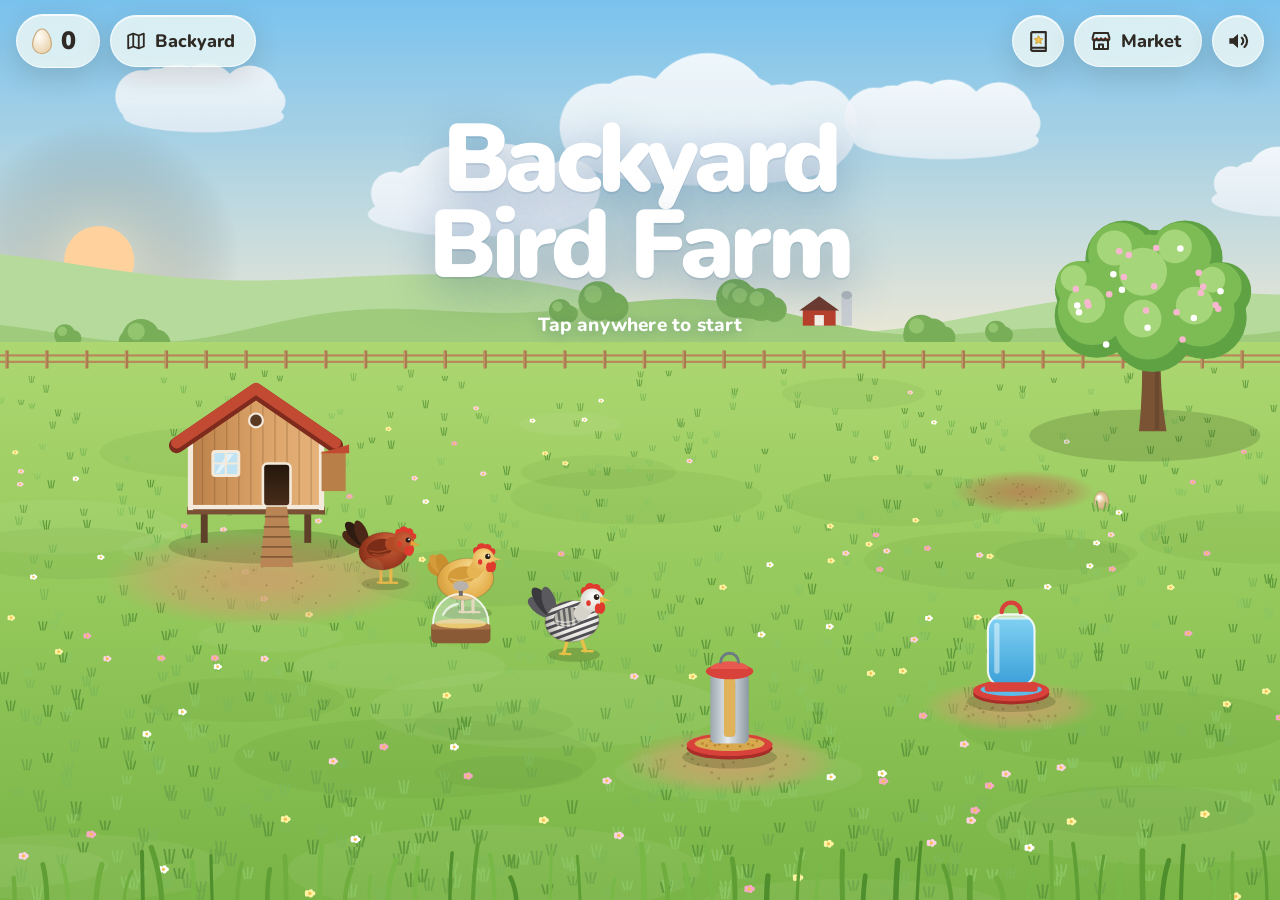
==== download/BackyardBirdFarm.html @ 4c2aec11 "Add hatching, sticker book, dress-up, seasons, weather, visitors; time passes while away - Incubator" ====
<!DOCTYPE html>
<html lang="en">
<head>
<meta charset="utf-8">
<title>Backyard Bird Farm</title>
<meta name="viewport" content="width=device-width, initial-scale=1, viewport-fit=cover, user-scalable=no">
<meta name="apple-mobile-web-app-capable" content="yes">
<meta name="mobile-web-app-capable" content="yes">
<meta name="apple-mobile-web-app-status-bar-style" content="black-translucent">
<meta name="apple-mobile-web-app-title" content="Bird Farm">
<meta name="theme-color" content="#8FD3F4">
<link rel="preconnect" href="https://fonts.googleapis.com">
<link rel="preconnect" href="https://fonts.gstatic.com" crossorigin>
<link rel="stylesheet" href="https://fonts.googleapis.com/css2?family=Nunito:wght@700;800;900&display=swap">
<style>
/*
  ================================================================
   BACKYARD BIRD FARM — style.css
  ================================================================
  The yard and the chickens are painted by game.js on a canvas.
  This file only styles the things that FLOAT on top:
  the glassy buttons, the hint bubble, and the pull-up sheets.

  "Glass" = a see-through, blurry panel (like the controls on an
  iPhone). It lets the farm show through behind it.
  ================================================================
*/

/* ---------- Colors & shared values (change these to re-theme) ---------- */
:root {
  --sky:        #8FD3F4;
  --meadow:     #7FB54A;
  --barn:       #C8452D;
  --barn-deep:  #A5361F;
  --straw:      #F2C14E;
  --ink:        #2F2A24;   /* main text: a warm, soft black */
  --ink-soft:   #75695C;
  --paper:      #FFFFFF;
  --glass:      rgba(255, 251, 242, .74);
  --glass-edge: rgba(255, 255, 255, .72);
  --sheet:      rgba(253, 249, 240, .95);
  --fill:       rgba(120, 104, 84, .12);
  --disabled:   #E4DCCE;
  --font: ui-rounded, "SF Pro Rounded", "Nunito", system-ui, -apple-system, "Segoe UI", sans-serif;
  --spring: cubic-bezier(.2, .9, .25, 1.06);
  color-scheme: light;
}

[hidden] { display: none !important; }

html, body {
  height: 100%;
  margin: 0;
  overflow: hidden;
  background: var(--sky);
}

body {
  font-family: var(--font);
  color: var(--ink);
  -webkit-font-smoothing: antialiased;
  -webkit-user-select: none;
  user-select: none;
  -webkit-touch-callout: none;
  -webkit-tap-highlight-color: transparent;
  overscroll-behavior: none;
  touch-action: manipulation;
}

/* ---------- The two drawing boards, stacked full-screen ---------- */
#stage {
  position: fixed;
  inset: 0;
  background: var(--sky);
}
#stage canvas {
  position: absolute;
  inset: 0;
  width: 100%;
  height: 100%;
  display: block;
  touch-action: none;          /* the game handles every touch itself */
}
.in-coop #sky { opacity: 0; }

/* ---------- Glass: the frosted material every floating control uses ---------- */
.glass {
  background: var(--glass);
  -webkit-backdrop-filter: blur(22px) saturate(1.7);
  backdrop-filter: blur(22px) saturate(1.7);
  border: 1px solid var(--glass-edge);
  box-shadow:
    0 8px 28px rgba(46, 34, 14, .16),
    inset 0 1px 0 rgba(255, 255, 255, .8);
}

button {
  font: inherit;
  color: inherit;
  border: 0;
  background: none;
  padding: 0;
  cursor: pointer;
  touch-action: manipulation;
  transition: transform .18s var(--spring), background-color .2s, opacity .2s;
}
button:active:not(:disabled) { transform: scale(.93); }
button:focus-visible { outline: 3px solid var(--straw); outline-offset: 3px; }

/* ---------- HUD ---------- */
.hud {
  position: fixed;
  top: 0;
  left: 0;
  right: 0;
  z-index: 10;
  display: flex;
  align-items: center;
  gap: 10px;
  padding:
    calc(env(safe-area-inset-top, 0px) + 14px)
    calc(env(safe-area-inset-right, 0px) + 16px)
    0
    calc(env(safe-area-inset-left, 0px) + 16px);
  pointer-events: none;        /* let taps pass through the empty space... */
}
.hud > * { pointer-events: auto; }   /* ...but not through the buttons */

.pill {
  height: 52px;
  border-radius: 999px;
  display: flex;
  align-items: center;
  gap: 8px;
  padding: 0 20px 0 14px;
}
.round {
  width: 52px;
  height: 52px;
  border-radius: 50%;
  display: grid;
  place-items: center;
  color: var(--ink);
}
.hud-right { margin-left: auto; display: flex; gap: 10px; }

.count {
  font-size: 25px;
  font-weight: 900;
  letter-spacing: -.02em;
  font-variant-numeric: tabular-nums;
  min-width: 1.2ch;
}
.basket-egg { display: block; }
.basket.bump { animation: bump .5s var(--spring); }
@keyframes bump {
  0%   { transform: scale(1); }
  30%  { transform: scale(1.16); }
  100% { transform: scale(1); }
}

.market-btn {
  font-size: 18px;
  font-weight: 800;
  padding: 0 20px 0 14px;
  color: var(--ink);
}

.back-btn {
  font-size: 18px;
  font-weight: 800;
  padding: 0 20px 0 12px;
  gap: 4px;
}

/* ---------- Title card ---------- */
.title-card {
  position: fixed;
  left: 16px;
  right: 16px;
  top: calc(env(safe-area-inset-top, 0px) + 13vh);
  z-index: 5;
  text-align: center;
  pointer-events: none;
  transition: opacity .9s ease, transform .9s var(--spring);
}
.title-card.gone { opacity: 0; transform: translateY(-16px) scale(.98); }
.wordmark {
  margin: 0;
  font-weight: 900;
  font-size: clamp(46px, 8vw, 96px);
  line-height: .9;
  letter-spacing: -.045em;
  color: #FFFFFF;
  text-wrap: balance;
  text-shadow:
    0 2px 0 rgba(40, 80, 120, .12),
    0 14px 44px rgba(40, 80, 130, .35);
}
.tap-hint {
  margin: 22px 0 0;
  font-size: 19px;
  font-weight: 800;
  letter-spacing: .01em;
  color: #FFFFFF;
  text-shadow: 0 2px 14px rgba(40, 80, 130, .4);
  animation: breathe 2.6s ease-in-out infinite;
}
/* How to play offline: a little glass note under the title */
.offline-hint {
  display: inline-flex;
  align-items: center;
  gap: 6px;
  flex-wrap: wrap;
  justify-content: center;
  margin: 18px auto 0;
  max-width: min(520px, 100%);
  padding: 10px 18px;
  border-radius: 18px;
  font-size: 15px;
  font-weight: 700;
  line-height: 1.35;
  color: var(--ink);
  background: var(--glass);
  -webkit-backdrop-filter: blur(18px) saturate(1.6);
  backdrop-filter: blur(18px) saturate(1.6);
  box-shadow: 0 6px 20px rgba(46, 34, 14, .14);
}
.offline-hint b { font-weight: 900; }
.offline-hint svg { vertical-align: -3px; }
.offline-hint a {
  pointer-events: auto;          /* the title ignores taps, but this link doesn't */
  color: var(--barn);
  font-weight: 900;
  text-decoration: none;
}
.offline-hint a:focus-visible { outline: 3px solid var(--straw); outline-offset: 3px; border-radius: 6px; }

@keyframes breathe {
  0%, 100% { opacity: .95; }
  50%      { opacity: .55; }
}

/* ---------- Coach mark (hint bubble) ---------- */
.coach {
  position: fixed;
  z-index: 12;
  display: flex;
  align-items: center;
  gap: 10px;
  max-width: min(320px, 78vw);
  padding: 12px 18px 12px 14px;
  border-radius: 22px;
  font-size: 17px;
  font-weight: 800;
  line-height: 1.25;
  transform: translate(-50%, calc(-100% - 14px));
  pointer-events: none;
  animation: float 2.4s ease-in-out infinite;
}
.coach.below { transform: translate(-50%, 14px); }
.coach-dot {
  flex: none;
  width: 14px;
  height: 14px;
  border-radius: 50%;
  background: var(--barn);
  box-shadow: 0 0 0 0 rgba(200, 69, 45, .5);
  animation: ping 1.6s ease-out infinite;
}
@keyframes ping {
  0%   { box-shadow: 0 0 0 0 rgba(200, 69, 45, .55); }
  100% { box-shadow: 0 0 0 12px rgba(200, 69, 45, 0); }
}
@keyframes float {
  0%, 100% { margin-top: 0; }
  50%      { margin-top: -5px; }
}

/* ---------- Toast ---------- */
.toast {
  position: fixed;
  left: 50%;
  top: calc(env(safe-area-inset-top, 0px) + 78px);
  z-index: 15;
  max-width: min(560px, calc(100vw - 32px));
  padding: 12px 22px;
  border-radius: 999px;
  font-size: 17px;
  font-weight: 800;
  text-align: center;
  opacity: 0;
  transform: translate(-50%, -10px) scale(.96);
  transition: opacity .3s ease, transform .45s var(--spring);
  pointer-events: none;
}
.toast.show { opacity: 1; transform: translate(-50%, 0) scale(1); }

/* ---------- Sheets (iOS-style panels that slide up from the bottom) ---------- */
.scrim {
  position: fixed;
  inset: 0;
  z-index: 20;
  background: rgba(34, 26, 14, .28);
  opacity: 0;
  transition: opacity .35s ease;
}
.scrim.show { opacity: 1; }

.sheet {
  position: fixed;
  left: 50%;
  bottom: 0;
  z-index: 21;
  width: min(700px, 100%);
  max-height: 80%;
  display: flex;
  flex-direction: column;
  box-sizing: border-box;
  padding: 8px 20px calc(env(safe-area-inset-bottom, 0px) + 20px);
  border-radius: 32px 32px 0 0;
  background: var(--sheet);
  -webkit-backdrop-filter: blur(30px) saturate(1.8);
  backdrop-filter: blur(30px) saturate(1.8);
  box-shadow: 0 -12px 48px rgba(46, 34, 14, .22);
  transform: translate(-50%, 105%);
  transition: transform .55s var(--spring);
  user-select: none;
}
.sheet.open { transform: translate(-50%, 0); }

.grabber {
  width: 40px;
  height: 5px;
  margin: 2px auto 10px;
  border-radius: 3px;
  background: rgba(60, 50, 40, .22);
  flex: none;
}
.sheet-head {
  display: flex;
  align-items: center;
  gap: 14px;
  flex-wrap: wrap;
  flex: none;
  touch-action: none;           /* dragging here pulls the sheet down */
}
.sheet-head h2 {
  margin: 0;
  font-size: 30px;
  font-weight: 900;
  letter-spacing: -.03em;
}
.close {
  margin-left: auto;
  width: 34px;
  height: 34px;
  border-radius: 50%;
  display: grid;
  place-items: center;
  background: var(--fill);
  color: var(--ink-soft);
}
.sheet-note {
  margin: 10px 0 14px;
  font-size: 15px;
  font-weight: 700;
  line-height: 1.4;
  color: var(--ink-soft);
  max-width: 60ch;
  flex: none;
}

/* iOS segmented control */
.segmented {
  display: flex;
  padding: 2px;
  border-radius: 11px;
  background: rgba(118, 104, 88, .14);
}
.seg {
  height: 34px;
  padding: 0 18px;
  border-radius: 9px;
  font-size: 15px;
  font-weight: 800;
  color: var(--ink-soft);
}
.seg.on {
  background: var(--paper);
  color: var(--ink);
  box-shadow: 0 3px 8px rgba(0, 0, 0, .12), 0 0 0 .5px rgba(0, 0, 0, .04);
}

/* ---------- Market grid ---------- */
.grid {
  display: grid;
  grid-template-columns: repeat(auto-fill, minmax(148px, 1fr));
  gap: 12px;
  overflow-y: auto;
  -webkit-overflow-scrolling: touch;
  touch-action: pan-y;
  padding: 2px 2px 6px;
  min-height: 0;
}
.tile {
  display: flex;
  flex-direction: column;
  align-items: center;
  gap: 4px;
  padding: 12px 12px 12px;
  border-radius: 24px;
  background: var(--paper);
  box-shadow: 0 1px 0 rgba(0, 0, 0, .04), 0 6px 18px rgba(70, 50, 20, .08);
  text-align: center;
  min-width: 0;
}
.tile.wide {
  grid-column: 1 / -1;
  flex-direction: row;
  text-align: left;
  gap: 16px;
  padding: 14px 16px;
}
.tile.wide .tile-text { flex: 1; min-width: 0; }
.tile.locked { opacity: .62; }
.tile canvas { display: block; max-width: 100%; }
.portrait-sm { width: 120px; height: 96px; }
.coop-mini   { width: 132px; height: 104px; flex: none; }
.tile-emoji {
  font-family: "Apple Color Emoji", "Segoe UI Emoji", "Noto Color Emoji", sans-serif;
  font-size: 50px;
  line-height: 70px;
  height: 70px;
}
.tile-name {
  font-size: 16px;
  font-weight: 900;
  letter-spacing: -.01em;
  text-wrap: balance;
}
.tile-sub {
  display: flex;
  align-items: center;
  justify-content: center;
  gap: 6px;
  font-size: 13px;
  font-weight: 700;
  color: var(--ink-soft);
}
.tile.wide .tile-sub { justify-content: flex-start; }
.tile.wide .tile-name { font-size: 20px; }

.egg-dot {
  display: inline-block;
  width: 11px;
  height: 14px;
  border-radius: 50% 50% 50% 50% / 60% 60% 42% 42%;
  box-shadow: inset -1.5px -2px 2px rgba(0, 0, 0, .14), 0 0 0 .5px rgba(0, 0, 0, .15);
  vertical-align: -2px;
}

.buy {
  margin-top: 8px;
  width: 100%;
  height: 42px;
  border-radius: 14px;
  display: flex;
  align-items: center;
  justify-content: center;
  gap: 7px;
  background: var(--barn);
  color: #FFFFFF;
  font-size: 17px;
  font-weight: 900;
  font-variant-numeric: tabular-nums;
}
.tile.wide .buy { width: auto; min-width: 120px; padding: 0 18px; margin: 0; flex: none; }
.buy:disabled {
  background: var(--disabled);
  color: #978B7A;
  cursor: default;
}
.buy .egg-dot { background: #FFF6E6; }
.buy:disabled .egg-dot { background: #F5EFE4; }

/* ---------- Chicken card ---------- */
.card { max-width: 560px; }
.eyebrow {
  font-size: 13px;
  font-weight: 800;
  letter-spacing: .08em;
  text-transform: uppercase;
  color: var(--ink-soft);
}
.card-body {
  display: flex;
  align-items: center;
  gap: 18px;
  flex-wrap: wrap;
  padding-top: 6px;
}
.portrait-lg {
  width: 190px;
  height: 160px;
  flex: none;
  border-radius: 26px;
  background: linear-gradient(#DDF2FB, #C9E7B0);
}
.card-info {
  flex: 1;
  min-width: 200px;
  display: flex;
  flex-direction: column;
  gap: 6px;
}
.field-label {
  font-size: 13px;
  font-weight: 800;
  color: var(--ink-soft);
}
#nameInput {
  font: inherit;
  font-size: 30px;
  font-weight: 900;
  letter-spacing: -.02em;
  color: var(--ink);
  width: 100%;
  box-sizing: border-box;
  padding: 6px 14px;
  border: 0;
  border-radius: 14px;
  background: var(--fill);
  -webkit-user-select: text;
  user-select: text;
  touch-action: manipulation;
}
#nameInput:focus { outline: 3px solid var(--straw); outline-offset: 0; background: var(--paper); }
#nameInput {
  -webkit-user-select: text !important;   /* iPhones need this for typing and deleting to work */
  padding-right: 44px;                     /* room for the clear button */
}
#nameInput::placeholder { color: #B3A898; font-weight: 800; }
.name-row { display: flex; align-items: center; gap: 8px; }
.name-field { position: relative; flex: 1; min-width: 0; }
.name-clear {
  position: absolute;
  top: 50%;
  right: 8px;
  transform: translateY(-50%);
  width: 34px;
  height: 34px;
  display: grid;
  place-items: center;
  color: #B3A898;
}
.name-clear:active:not(:disabled) { transform: translateY(-50%) scale(.9); }
.name-done {
  flex: none;
  height: 48px;
  padding: 0 18px;
  border-radius: 14px;
  background: var(--barn);
  color: #FFFFFF;
  font-size: 17px;
  font-weight: 900;
}
/* While typing on a short screen (a phone held sideways), keep the card
   small so it fits above the keyboard */
@media (max-height: 560px) {
  .card.editing .portrait-lg,
  .card.editing .card-mood,
  .card.editing .card-stats,
  .card.editing .grow-bar { display: none; }
  .card.editing { padding-bottom: 12px; }
}

/* ---------- "Turn your phone sideways" (phones held upright) ---------- */
.rotate-hint { display: none; }
@media (orientation: portrait) and (max-width: 699px) {
  .rotate-hint {
    position: fixed;
    inset: 0;
    z-index: 60;
    display: flex;
    flex-direction: column;
    align-items: center;
    justify-content: center;
    gap: 18px;
    padding: 24px;
    text-align: center;
    color: var(--ink);
    background: rgba(143, 211, 244, .9);
    -webkit-backdrop-filter: blur(16px);
    backdrop-filter: blur(16px);
  }
  .rotate-hint svg { animation: tilt 2.4s ease-in-out infinite; transform-origin: 50% 50%; }
  .rotate-hint p { margin: 0; font-size: 22px; font-weight: 900; letter-spacing: -.01em; text-wrap: balance; }
}
@keyframes tilt {
  0%, 30%   { transform: rotate(0deg); }
  60%, 100% { transform: rotate(-90deg); }
}
.card-mood  { margin: 4px 0 0; font-size: 19px; font-weight: 800; }
.card-stats { margin: 0; font-size: 15px; font-weight: 700; color: var(--ink-soft); }
.grow-bar {
  height: 10px;
  border-radius: 5px;
  background: var(--fill);
  overflow: hidden;
}
.grow-bar span {
  display: block;
  height: 100%;
  width: 0%;
  border-radius: 5px;
  background: linear-gradient(90deg, var(--straw), #F5A623);
  transition: width .4s ease;
}

/* ---------- Narrow screens ---------- */
@media (max-width: 520px) {
  .sheet { padding-left: 16px; padding-right: 16px; }
  .sheet-head h2 { font-size: 26px; }
  .grid { grid-template-columns: repeat(auto-fill, minmax(132px, 1fr)); }
  .tile.wide { flex-direction: column; text-align: center; }
  .tile.wide .tile-sub { justify-content: center; }
  .tile.wide .buy { width: 100%; }
}

/* ---------- Respect "reduce motion" ---------- */
@media (prefers-reduced-motion: reduce) {
  .tap-hint, .coach, .coach-dot, .rotate-hint svg { animation: none; }
  .sheet, .toast, .title-card { transition-duration: .01s; }
}

/* ---------- Farm button (which farm you're on) ---------- */
.farm-btn {
  position: relative;
  font-size: 18px;
  font-weight: 800;
  padding: 0 20px 0 14px;
  color: var(--ink);
  max-width: 42vw;
}
.farm-btn span { overflow: hidden; text-overflow: ellipsis; white-space: nowrap; }
/* a little red dot when eggs are waiting at a farm you're NOT on */
.farm-btn.has-eggs::after {
  content: "";
  position: absolute;
  top: 7px;
  right: 9px;
  width: 11px;
  height: 11px;
  border-radius: 50%;
  background: var(--barn);
  box-shadow: 0 0 0 2px #FFFFFF;
}

/* ---------- Market: a heading for each farm ---------- */
.grid-head {
  grid-column: 1 / -1;
  display: flex;
  align-items: baseline;
  justify-content: space-between;
  gap: 12px;
  padding: 14px 4px 0;
  font-size: 20px;
  font-weight: 900;
  letter-spacing: -.02em;
}
.grid-head:first-child { padding-top: 0; }
.grid-head span { font-size: 14px; font-weight: 800; color: var(--ink-soft); letter-spacing: 0; }
.buy.unlock { background: var(--ink); }

/* ---------- Map of farms ---------- */
.farm-grid {
  display: grid;
  grid-template-columns: repeat(auto-fill, minmax(250px, 1fr));
  gap: 14px;
  overflow-y: auto;
  -webkit-overflow-scrolling: touch;
  touch-action: pan-y;
  padding: 4px 4px 6px;
  min-height: 0;
}
.farm-card {
  display: flex;
  flex-direction: column;
  gap: 6px;
  padding: 10px 10px 12px;
  border-radius: 26px;
  background: var(--paper);
  box-shadow: 0 1px 0 rgba(0, 0, 0, .04), 0 6px 18px rgba(70, 50, 20, .08);
}
.farm-card.here { box-shadow: 0 0 0 3px var(--straw), 0 6px 18px rgba(70, 50, 20, .1); }
.farm-mini {
  display: block;
  width: 100%;
  max-width: 100%;
  height: auto;
  aspect-ratio: 2 / 1;
  border-radius: 18px;
}
.farm-card.locked .farm-mini { filter: saturate(.3) brightness(1.06); }
.farm-name { padding: 2px 6px 0; font-size: 21px; font-weight: 900; letter-spacing: -.02em; }
.farm-sub  { padding: 0 6px; font-size: 14px; font-weight: 700; color: var(--ink-soft); min-height: 1.4em; }
.farm-card .buy { margin-top: 4px; }
.buy.visit { background: #3E8E4A; }
.buy.here-btn:disabled { background: var(--straw); color: var(--ink); }

/* ---------- Sticker book button (a red dot when there's a new sticker) ---------- */
.book-btn { position: relative; }
.book-btn.new::after {
  content: "";
  position: absolute;
  top: 5px;
  right: 5px;
  width: 12px;
  height: 12px;
  border-radius: 50%;
  background: var(--barn);
  box-shadow: 0 0 0 2px #FFFFFF;
}
.book-btn.wiggle { animation: wiggle .7s var(--spring); }
@keyframes wiggle {
  0%, 100% { transform: rotate(0); }
  25% { transform: rotate(-12deg) scale(1.1); }
  60% { transform: rotate(9deg) scale(1.08); }
}

/* a scrolling area inside a sheet */
.sheet-scroll {
  overflow-y: auto;
  -webkit-overflow-scrolling: touch;
  touch-action: pan-y;
  min-height: 0;
  padding: 2px 2px 6px;
}

/* ---------- Incubator ---------- */
.hatch-slots {
  display: grid;
  grid-template-columns: repeat(auto-fill, minmax(170px, 1fr));
  gap: 12px;
}
.slot {
  display: flex;
  flex-direction: column;
  align-items: center;
  gap: 6px;
  padding: 10px 10px 12px;
  border-radius: 24px;
  background: linear-gradient(#FFF7EA, #FFFFFF);
  box-shadow: 0 1px 0 rgba(0, 0, 0, .04), 0 6px 18px rgba(70, 50, 20, .08);
}
.slot.empty { background: var(--fill); box-shadow: none; }
.slot.ready { box-shadow: 0 0 0 3px var(--straw), 0 6px 22px rgba(242, 193, 78, .45); }
.slot-egg { width: 150px; height: 120px; max-width: 100%; display: block; cursor: pointer; touch-action: manipulation; }
.slot-label { font-size: 15px; font-weight: 900; text-align: center; min-height: 1.3em; }
.slot-bar { width: 100%; height: 8px; border-radius: 4px; background: var(--fill); overflow: hidden; }
.slot-bar span { display: block; height: 100%; width: 0%; border-radius: 4px; background: linear-gradient(90deg, #F2C14E, #F28A2E); transition: width .4s ease; }
.slot.empty .slot-bar { visibility: hidden; }
.slot-btn {
  height: 38px;
  padding: 0 14px;
  border-radius: 12px;
  background: #3E3A36;
  color: #FFF4D6;
  font-size: 15px;
  font-weight: 800;
}
.hatch-pick { display: flex; flex-wrap: wrap; gap: 10px; padding-top: 14px; }
.pick-head { flex-basis: 100%; font-size: 18px; font-weight: 900; }
.pick-empty { flex-basis: 100%; margin: 0; font-size: 15px; font-weight: 700; color: var(--ink-soft); }
.pick-egg {
  display: flex;
  align-items: center;
  gap: 8px;
  height: 48px;
  padding: 0 14px 0 10px;
  border-radius: 16px;
  background: var(--paper);
  box-shadow: 0 1px 0 rgba(0, 0, 0, .04), 0 4px 12px rgba(70, 50, 20, .08);
  font-size: 15px;
  font-weight: 800;
}
.pick-egg:disabled { opacity: .45; }
.pick-egg .egg-dot { width: 18px; height: 23px; }
.pick-cost {
  display: inline-flex;
  align-items: center;
  gap: 4px;
  margin-left: 4px;
  padding: 3px 9px;
  border-radius: 10px;
  background: var(--barn);
  color: #FFFFFF;
  font-size: 14px;
  font-weight: 900;
}
.pick-cost .egg-dot { width: 10px; height: 13px; background: #FFF6E6; }

/* ---------- Candling (dark room, glowing egg) ---------- */
.candle {
  position: fixed;
  inset: 0;
  z-index: 40;
  display: flex;
  flex-direction: column;
  align-items: center;
  justify-content: center;
  gap: 10px;
  padding: calc(env(safe-area-inset-top, 0px) + 16px) 20px calc(env(safe-area-inset-bottom, 0px) + 16px);
  background: radial-gradient(circle at 50% 55%, #3A2616 0%, #120B06 70%);
  color: #FFE9C2;
  text-align: center;
}
#candleCanvas { width: 240px; height: 280px; max-height: 55vh; max-width: 100%; }
.candle-text { margin: 0; max-width: 34ch; font-size: 19px; font-weight: 800; line-height: 1.35; text-wrap: balance; }
.candle-done {
  height: 46px;
  padding: 0 28px;
  border-radius: 16px;
  background: #FFE9C2;
  color: #3A2616;
  font-size: 17px;
  font-weight: 900;
}

/* ---------- Sticker book ---------- */
.book-count {
  padding: 5px 12px;
  border-radius: 999px;
  background: var(--straw);
  font-size: 14px;
  font-weight: 900;
}
.book-grid { grid-template-columns: repeat(auto-fill, minmax(140px, 1fr)); }
.sticker {
  display: flex;
  flex-direction: column;
  align-items: center;
  gap: 4px;
  padding: 10px 10px 12px;
  border-radius: 22px;
  background: var(--paper);
  border: 4px solid #FFFFFF;
  box-shadow: 0 2px 0 rgba(0, 0, 0, .05), 0 8px 18px rgba(70, 50, 20, .12);
  text-align: center;
  transform: rotate(-1.5deg);
}
.sticker:nth-child(3n) { transform: rotate(1.2deg); }
.sticker:nth-child(4n) { transform: rotate(-.6deg); }
.sticker.missing {
  background: transparent;
  border: 3px dashed rgba(120, 104, 84, .35);
  box-shadow: none;
  transform: none;
}
.sticker-emoji {
  font-family: "Apple Color Emoji", "Segoe UI Emoji", "Noto Color Emoji", sans-serif;
  font-size: 50px;
  line-height: 76px;
  height: 76px;
}
.sticker.missing .sticker-emoji, .sticker.missing canvas { filter: grayscale(1); opacity: .35; }
.sticker-name { font-size: 15px; font-weight: 900; text-wrap: balance; }
.sticker-fact { font-size: 13px; font-weight: 700; line-height: 1.3; color: var(--ink-soft); text-wrap: pretty; }
.sticker.missing .sticker-name { color: var(--ink-soft); }

/* ---------- Dress-up buttons on the bird card ---------- */
.dress { display: flex; flex-direction: column; gap: 4px; margin-top: 4px; }
.dress-row { display: flex; flex-wrap: wrap; gap: 6px; }
.dress-btn {
  width: 44px;
  height: 44px;
  border-radius: 14px;
  background: var(--fill);
  font-family: "Apple Color Emoji", "Segoe UI Emoji", "Noto Color Emoji", sans-serif;
  font-size: 24px;
  display: grid;
  place-items: center;
}
.dress-btn.none { font-family: var(--font); font-size: 13px; font-weight: 900; color: var(--ink-soft); }
.dress-btn.on { background: var(--paper); box-shadow: 0 0 0 3px var(--straw); }
@media (max-height: 560px) {
  .card.editing .dress { display: none; }
}

</style>
</head>
<body>

<!--
  ================================================================
   BACKYARD BIRD FARM
  ================================================================
  This page is mostly two big drawing boards ("canvases"):
    - #sky   the sky behind everything (sun, moon, stars, clouds)
    - #world the farm you're visiting OR the inside of the coop

  game.js paints both of them about 60 times every second.

  On top of the drawing boards float a few buttons (the "HUD"),
  and three pull-up "sheets": the Market, the Map of your farms,
  and a bird's name card.
  ================================================================
-->

<div id="stage">
  <canvas id="sky" aria-hidden="true"></canvas>
  <canvas id="world" role="img"
    aria-label="Your backyard farm. Tap the grass to toss treats, tap eggs to collect them, and tap the coop to go inside."></canvas>
</div>

<!-- The big title you see when the game first opens. It fades away on the first tap. -->
<div id="title" class="title-card">
  <h1 class="wordmark">Backyard<br>Bird Farm</h1>
  <p class="tap-hint">Tap anywhere to start</p>
  <!-- How to play without internet (game.js fills this in) -->
  <p id="offlineHint" class="offline-hint" hidden></p>
</div>

<!-- ============ HUD: the floating buttons at the top ============ -->
<header class="hud">
  <!-- Only shows while you're inside the coop -->
  <button id="backBtn" class="glass pill back-btn" type="button" hidden>
    <svg viewBox="0 0 24 24" width="22" height="22" aria-hidden="true"><path d="M15 4.5 7.5 12l7.5 7.5" fill="none" stroke="currentColor" stroke-width="2.6" stroke-linecap="round" stroke-linejoin="round"/></svg>
    <span>Yard</span>
  </button>

  <!-- Your egg basket: how many eggs you have to spend -->
  <div id="basket" class="glass pill basket" role="status" aria-label="Eggs in your basket">
    <svg id="basketEgg" class="basket-egg" viewBox="0 0 24 30" width="22" height="27" aria-hidden="true">
      <defs>
        <radialGradient id="eggShine" cx="35%" cy="30%" r="80%">
          <stop offset="0" stop-color="#FFFDF7"/>
          <stop offset="1" stop-color="#E8CFA6"/>
        </radialGradient>
      </defs>
      <path d="M12 1.2C6.2 1.2 1.5 11 1.5 18.1a10.5 10.5 0 0 0 21 0C22.5 11 17.8 1.2 12 1.2z" fill="url(#eggShine)" stroke="#C9A676" stroke-width="1.2"/>
    </svg>
    <span id="eggCount" class="count">0</span>
  </div>

  <!-- Which farm you're on. Tap it to open the map and travel. -->
  <button id="farmBtn" class="glass pill farm-btn" type="button" aria-label="Open the map of your farms">
    <svg viewBox="0 0 24 24" width="22" height="22" aria-hidden="true">
      <path d="M9 4 3.5 6v14L9 18l6 2 5.5-2V4L15 6z" fill="none" stroke="currentColor" stroke-width="2" stroke-linejoin="round"/>
      <path d="M9 4v14M15 6v14" fill="none" stroke="currentColor" stroke-width="2"/>
    </svg>
    <span id="farmName">Backyard</span>
  </button>

  <div class="hud-right">
    <button id="bookBtn" class="glass round book-btn" type="button" aria-label="Open your sticker book">
      <svg viewBox="0 0 24 24" width="25" height="25" aria-hidden="true">
        <path d="M5 4.5A1.5 1.5 0 0 1 6.5 3H19v15H6.5A1.5 1.5 0 0 0 5 19.5z" fill="none" stroke="currentColor" stroke-width="2" stroke-linejoin="round"/>
        <path d="M5 19.5A1.5 1.5 0 0 0 6.5 21H19v-3" fill="none" stroke="currentColor" stroke-width="2" stroke-linejoin="round"/>
        <path d="m12 6.4 1.3 2.6 2.8.4-2 2 .5 2.8-2.6-1.4-2.6 1.4.5-2.8-2-2 2.8-.4z" fill="#F2C14E" stroke="#C99A2A" stroke-width=".8" stroke-linejoin="round"/>
      </svg>
    </button>
    <button id="marketBtn" class="glass pill market-btn" type="button" aria-label="Open the market">
      <!-- a little farm stand with a striped awning -->
      <svg viewBox="0 0 24 24" width="24" height="24" aria-hidden="true">
        <path d="M3.5 9.2 5 4h14l1.5 5.2" fill="none" stroke="currentColor" stroke-width="2" stroke-linejoin="round"/>
        <path d="M3.5 9.2a2.1 2.1 0 0 0 4.2 0 2.1 2.1 0 0 0 4.3 0 2.1 2.1 0 0 0 4.3 0 2.1 2.1 0 0 0 4.2 0" fill="#C8452D" stroke="currentColor" stroke-width="2" stroke-linejoin="round"/>
        <path d="M5 12v8h14v-8M10 20v-4.5h4V20" fill="none" stroke="currentColor" stroke-width="2" stroke-linejoin="round"/>
      </svg>
      <span>Market</span>
    </button>
    <button id="soundBtn" class="glass round" type="button" aria-label="Turn sound off" aria-pressed="true">
      <svg id="soundOn" viewBox="0 0 24 24" width="26" height="26" aria-hidden="true">
        <path d="M4 9.5h3.5L12 5.5v13l-4.5-4H4z" fill="currentColor"/>
        <path d="M15.5 9a4 4 0 0 1 0 6M18 6.5a7.5 7.5 0 0 1 0 11" fill="none" stroke="currentColor" stroke-width="2" stroke-linecap="round"/>
      </svg>
      <svg id="soundOff" viewBox="0 0 24 24" width="26" height="26" aria-hidden="true" hidden>
        <path d="M4 9.5h3.5L12 5.5v13l-4.5-4H4z" fill="currentColor"/>
        <path d="m16 9.5 5 5m0-5-5 5" fill="none" stroke="currentColor" stroke-width="2" stroke-linecap="round"/>
      </svg>
    </button>
  </div>
</header>

<!-- Phones held upright see this: the game is made for sideways screens -->
<div class="rotate-hint" aria-live="polite">
  <svg viewBox="0 0 64 64" width="84" height="84" aria-hidden="true">
    <rect x="18" y="8" width="28" height="48" rx="6" fill="none" stroke="currentColor" stroke-width="4"/>
    <path d="M6 36a26 26 0 0 0 20 22" fill="none" stroke="currentColor" stroke-width="4" stroke-linecap="round"/>
    <path d="m20 56 6 2-1-6" fill="none" stroke="currentColor" stroke-width="4" stroke-linecap="round" stroke-linejoin="round"/>
  </svg>
  <p>Turn your phone sideways to play</p>
</div>

<!-- A friendly hint bubble that points at things the first time -->
<div id="coach" class="glass coach" hidden>
  <span class="coach-dot" aria-hidden="true"></span>
  <span id="coachText"></span>
</div>

<!-- A little message that slides in from the top -->
<div id="toast" class="glass toast" role="status" hidden></div>

<!-- The dim layer behind a sheet. Tap it to close the sheet. -->
<div id="scrim" class="scrim" hidden></div>

<!-- ============ MARKET SHEET ============ -->
<section id="market" class="sheet" hidden aria-labelledby="marketTitle">
  <div class="grabber" aria-hidden="true"></div>
  <div class="sheet-head">
    <h2 id="marketTitle">Market</h2>
    <div class="segmented" role="tablist" aria-label="Market sections">
      <button id="tabChickens" class="seg on" role="tab" aria-selected="true" type="button">Birds</button>
      <button id="tabCoop" class="seg" role="tab" aria-selected="false" type="button">Coop</button>
    </div>
    <button class="close" type="button" data-close aria-label="Close the market">
      <svg viewBox="0 0 24 24" width="18" height="18" aria-hidden="true"><path d="m6 6 12 12M18 6 6 18" stroke="currentColor" stroke-width="2.6" stroke-linecap="round"/></svg>
    </button>
  </div>
  <p id="marketNote" class="sheet-note"></p>
  <div id="marketGrid" class="grid"></div>
</section>

<!-- ============ MAP SHEET: travel between your farms ============ -->
<section id="map" class="sheet" hidden aria-labelledby="mapTitle">
  <div class="grabber" aria-hidden="true"></div>
  <div class="sheet-head">
    <h2 id="mapTitle">Your Farms</h2>
    <button class="close" type="button" data-close aria-label="Close the map">
      <svg viewBox="0 0 24 24" width="18" height="18" aria-hidden="true"><path d="m6 6 12 12M18 6 6 18" stroke="currentColor" stroke-width="2.6" stroke-linecap="round"/></svg>
    </button>
  </div>
  <p class="sheet-note">Visit a farm to see its birds. They keep living (and laying eggs!) even while you're somewhere else.</p>
  <div id="mapGrid" class="farm-grid"></div>
</section>

<!-- ============ INCUBATOR SHEET: hatch your own eggs ============ -->
<section id="hatch" class="sheet" hidden aria-labelledby="hatchTitle">
  <div class="grabber" aria-hidden="true"></div>
  <div class="sheet-head">
    <h2 id="hatchTitle">Incubator</h2>
    <button class="close" type="button" data-close aria-label="Close the incubator">
      <svg viewBox="0 0 24 24" width="18" height="18" aria-hidden="true"><path d="m6 6 12 12M18 6 6 18" stroke="currentColor" stroke-width="2.6" stroke-linecap="round"/></svg>
    </button>
  </div>
  <p id="hatchNote" class="sheet-note"></p>
  <div class="sheet-scroll">
    <div id="hatchSlots" class="hatch-slots"></div>
    <div id="hatchPick" class="hatch-pick"></div>
  </div>
</section>

<!-- ============ STICKER BOOK SHEET ============ -->
<section id="book" class="sheet" hidden aria-labelledby="bookTitle">
  <div class="grabber" aria-hidden="true"></div>
  <div class="sheet-head">
    <h2 id="bookTitle">Sticker Book</h2>
    <span id="bookCount" class="book-count"></span>
    <button class="close" type="button" data-close aria-label="Close the sticker book">
      <svg viewBox="0 0 24 24" width="18" height="18" aria-hidden="true"><path d="m6 6 12 12M18 6 6 18" stroke="currentColor" stroke-width="2.6" stroke-linecap="round"/></svg>
    </button>
  </div>
  <div id="bookGrid" class="grid book-grid"></div>
</section>

<!-- ============ CANDLING: shine a light through an egg to peek inside ============ -->
<div id="candle" class="candle" hidden>
  <canvas id="candleCanvas" aria-hidden="true"></canvas>
  <p id="candleText" class="candle-text"></p>
  <button id="candleDone" class="candle-done" type="button">Done</button>
</div>

<!-- ============ BIRD CARD SHEET ============ -->
<section id="card" class="sheet card" hidden aria-label="Bird details">
  <div class="grabber" aria-hidden="true"></div>
  <div class="sheet-head">
    <span id="cardBreed" class="eyebrow"></span>
    <button class="close" type="button" data-close aria-label="Close">
      <svg viewBox="0 0 24 24" width="18" height="18" aria-hidden="true"><path d="m6 6 12 12M18 6 6 18" stroke="currentColor" stroke-width="2.6" stroke-linecap="round"/></svg>
    </button>
  </div>
  <div class="card-body">
    <canvas id="portrait" class="portrait-lg" aria-hidden="true"></canvas>
    <div class="card-info">
      <label for="nameInput" class="field-label">Name</label>
      <div class="name-row">
        <div class="name-field">
          <input id="nameInput" type="text" maxlength="16" autocomplete="off" autocorrect="off" autocapitalize="words" spellcheck="false" enterkeyhint="done" placeholder="Type a name">
          <!-- clears the name so you can type a brand-new one -->
          <button id="nameClear" class="name-clear" type="button" aria-label="Clear the name" hidden>
            <svg viewBox="0 0 24 24" width="22" height="22" aria-hidden="true"><circle cx="12" cy="12" r="10" fill="currentColor"/><path d="m8.5 8.5 7 7m0-7-7 7" stroke="#FFFFFF" stroke-width="2.2" stroke-linecap="round"/></svg>
          </button>
        </div>
        <button id="nameDone" class="name-done" type="button" hidden>Done</button>
      </div>
      <p id="cardMood" class="card-mood"></p>
      <p id="cardStats" class="card-stats"></p>
      <div id="growBar" class="grow-bar" hidden><span id="growFill"></span></div>
      <div class="dress">
        <span class="field-label">Dress up</span>
        <div id="dressRow" class="dress-row"></div>
      </div>
    </div>
  </div>
</section>

<script>
/*
  ================================================================
   BACKYARD BIRD FARM — game.js
  ================================================================
  Hi! This file is the game's BRAIN and its PAINTBRUSH.

  How it works, in one breath:
    • About 60 times a second, update() moves every bird a tiny bit,
      and render() paints the whole picture again.
    • You own up to FOUR FARMS: the Backyard, the Duck Pond, the
      Wildflower Meadow and the Flamingo Lagoon. Tap the map button
      at the top to travel between them.
    • Birds make their OWN choices: wander, peck, swim, wade, show off
      their fancy tails, lay eggs, and put themselves to bed at sunset.
    • Birds on the farms you're NOT visiting keep living too — they eat,
      grow up and lay eggs while you're away.
    • You play by TOUCHING things:
        tap the grass ........ toss a treat
        tap an egg ........... put it in your basket
        slide across a bird .. pet it
        press & hold a bird .. pick it up
        tap a bird house ..... collect the eggs inside (or go into the coop)

  Want to change the game? Start with SETTINGS, FARMS, SPECIES and
  BREEDS right below. Try a new duck color, or give flamingos a
  different price!

  Map of this file
    1.  Settings
    2.  Farms, species, breeds, coops, decorations, names
    3.  Helper tools (math, colors, shapes)
    4.  Sound (every sound is made from scratch — no sound files!)
    5.  The farms' memory
    6.  Screen size & where things go
    7.  Time of day
    8.  Making birds
    9.  The bird brain
    10. Farms you're not visiting
    11. Everything else that moves (treats, butterflies, sparkles...)
    12. Painting: sky, farms, houses, trees, water
    13. Painting: the birds
    14. Painting: inside the coop, little pictures
    15. Touch controls
    16. Buttons, sheets, the map, hints and messages
    17. Saving & loading
    18. The game loop — the heartbeat
  ================================================================
*/
"use strict";


/* ================================================================
   1. SETTINGS — numbers you can change
   ================================================================ */
const SETTINGS = {
  dayLengthSeconds: 480,     // one whole day + night, in real seconds (8 minutes)
  hungerSeconds: 150,        // a full tummy lasts about this long
  thirstSeconds: 120,        // a full drink lasts about this long
  feederMeals: 20,           // full meals in the smallest feeder
  watererDrinks: 18,         // full drinks in the smallest waterer
  eggEverySeconds: 70,       // a happy bird lays about this often
  goldenEggChance: 1 / 30,   // about 1 egg in 30 is GOLDEN...
  goldenEggValue: 10,        // ...and it's worth this many eggs
  growUpSeconds: 210,        // how long a baby takes to grow up
  henSpeed: 34,              // walking speed
  runSpeed: 115,             // running-to-treats speed
  chickSpeed: 46,
  treatBites: 8,             // pecks in one handful of scratch
  maxTreatPiles: 3,          // handfuls on the ground at once
  nestBoxHolds: 3,           // eggs that fit in one nest box
  maxDecor: 40,              // decorations allowed in the coop
  maxYardEggs: 14,           // hidden eggs allowed on one farm's ground
  secondsPerIncubationDay: 7, // how long one "day" in the incubator takes
};


/* ================================================================
   2. FARMS, SPECIES, BREEDS
   ================================================================ */

// The places you can own. "price" is how many eggs it costs to unlock.
// "starter" are the grown-up birds you get as a welcome present.
const FARMS = {
  backyard: {
    name: "Backyard", emoji: "🐔", price: 0, house: "coop",
    water: "waterer", trough: 1, blurb: "Where it all began",
    mascots: ["rir", "buff"], starter: [],
  },
  pond: {
    name: "Duck Pond", emoji: "🦆", price: 40, house: "duck house",
    water: "pond", trough: 2, capacity: 10, nests: 3, blurb: "Ducks, geese and swans",
    mascots: ["mallard", "pekin"], starter: ["pekin", "pekin"],
    welcome: "Welcome to the Duck Pond! Ducks love to swim 🦆",
  },
  meadow: {
    name: "Wildflower Meadow", emoji: "🌼", price: 100, house: "hutch",
    water: "waterer", trough: 2.5, capacity: 12, nests: 4, blurb: "Quail, pheasants and turkeys",
    mascots: ["ringneck", "coturnix"], starter: ["coturnix", "coturnix", "coturnix"],
    welcome: "Welcome to the Wildflower Meadow! 🌼 Watch the tiny quail scurry",
  },
  lagoon: {
    name: "Flamingo Lagoon", emoji: "🦩", price: 250, house: "pavilion",
    water: "lagoon", trough: 2, capacity: 8, nests: 3, blurb: "Flamingos and peacocks!",
    mascots: ["flamingo", "peacock"], starter: ["flamingo", "flamingo"],
    welcome: "Welcome to the Flamingo Lagoon! 🦩 Tap a peacock to see its fan",
  },
};
const FARM_ORDER = ["backyard", "pond", "meadow", "lagoon"];

// Each KIND of bird. The painting functions (drawHen, drawDuck...) are
// further down. "acts" are how often each bird likes to do each thing.
// "eggValue" is how many eggs one of its eggs is worth in your basket.
const SPECIES = {
  chicken: {
    farm: "backyard", draw: drawHen, adult: "hen", baby: "chick", icon: "🐔",
    size: 1, height: 86, body: 32, hitR: 36, eggValue: 1, egg: [9, 11], voice: "cluck",
    chase: true, acts: { peck: 24, scratch: 16, dust: 6, idle: 20, wander: 34 },
    portrait: { w: 112, h: 96, x: 2 },
  },
  duck: {
    farm: "pond", draw: drawDuck, adult: "duck", baby: "duckling", icon: "🦆", bill: "flat",
    size: 0.95, height: 64, body: 24, hitR: 34, eggValue: 2, egg: [10, 12.5], voice: "quack",
    swim: true, sink: 12, layBoost: 1.1, acts: { peck: 18, preen: 12, idle: 18, wander: 18, swim: 44 },
    portrait: { w: 104, h: 78, x: 4 },
  },
  goose: {
    farm: "pond", draw: drawGoose, adult: "goose", baby: "gosling", icon: "🦢", bill: "flat",
    size: 1.2, height: 98, body: 30, hitR: 38, eggValue: 4, egg: [12.5, 15.5], voice: "honk",
    swim: true, sink: 14, layBoost: 0.7, acts: { peck: 24, preen: 10, idle: 16, wander: 18, swim: 40 },
    portrait: { w: 140, h: 132, x: 8 },
  },
  quail: {
    farm: "meadow", draw: drawQuail, adult: "quail", baby: "quail chick", icon: "🐦",
    size: 0.62, height: 46, body: 19, hitR: 28, eggValue: 1, egg: [6, 7.5], voice: "quail",
    chase: true, layBoost: 1.7, speedK: 1.3, acts: { peck: 26, scratch: 18, dust: 10, idle: 12, wander: 38 },
    portrait: { w: 50, h: 40, x: 3 },
  },
  guinea: {
    farm: "meadow", draw: drawGuinea, adult: "guinea fowl", baby: "keet", icon: "🐦",
    size: 0.9, height: 64, body: 27, hitR: 32, eggValue: 2, egg: [8.5, 10.5], voice: "guinea",
    chase: true, layBoost: 0.9, speedK: 1.15, acts: { peck: 26, scratch: 14, idle: 14, wander: 46 },
    portrait: { w: 86, h: 72, x: 2 },
  },
  pheasant: {
    farm: "meadow", draw: drawPheasant, adult: "pheasant", baby: "pheasant chick", icon: "🐦",
    size: 1, height: 70, body: 28, hitR: 32, eggValue: 3, egg: [8.5, 10.5], voice: "pheasant",
    chase: true, layBoost: 0.8, acts: { peck: 28, scratch: 14, idle: 22, wander: 36 },
    portrait: { w: 152, h: 88, x: 28 },
  },
  turkey: {
    farm: "meadow", draw: drawTurkey, adult: "turkey", baby: "poult", icon: "🦃",
    size: 1.25, height: 96, body: 40, hitR: 42, eggValue: 4, egg: [11, 13.5], voice: "gobble",
    chase: true, layBoost: 0.8, acts: { peck: 26, scratch: 10, idle: 16, wander: 30, display: 18 },
    portrait: { w: 190, h: 160, x: 10 },
  },
  flamingo: {
    farm: "lagoon", draw: drawFlamingo, adult: "flamingo", baby: "flamingo chick", icon: "🦩",
    size: 1, height: 150, body: 78, hitR: 34, eggValue: 8, egg: [12, 15], voice: "flamingo",
    wade: true, sink: 30, layBoost: 0.6, acts: { peck: 26, idle: 28, wander: 14, wade: 32 },
    portrait: { w: 96, h: 170, x: 0 },
  },
  peafowl: {
    farm: "lagoon", draw: drawPeacock, adult: "peacock", baby: "peachick", icon: "🦚",
    size: 1.05, height: 108, body: 38, hitR: 38, eggValue: 10, egg: [11.5, 14], voice: "peacock",
    layBoost: 0.6, acts: { peck: 26, idle: 20, wander: 32, display: 22 },
    portrait: { w: 250, h: 176, x: 8 },
  },
};

// Every breed you can raise. "species" says which kind of bird it is
// (and so which farm it lives on). "egg" is the egg it lays.
const BREEDS = {
  // ---------- Chickens (Backyard) ----------
  rir: {
    species: "chicken", name: "Rhode Island Red", price: 8,
    body: "#A13D22", shade: "#6E2412", light: "#C9603A", wing: "#7A2C16",
    tail: "#2E1B12", tail2: "#4A2716", neck: "#B24A26",
    comb: "#E03A2F", beak: "#E8A33A", legs: "#E8B84A", chick: "#E9B86A",
    egg: { name: "Brown", color: "#B98256", speckle: true }, pitch: 1,
  },
  buff: {
    species: "chicken", name: "Buff Orpington", price: 10,
    body: "#E7B454", shade: "#C98E2E", light: "#F7D98E", wing: "#D49B3A",
    tail: "#D49B3A", tail2: "#C98E2E", tailK: 0.75, fluffy: 0.18,
    comb: "#E03A2F", beak: "#EEC06A", legs: "#E9CFA0", chick: "#FBE08B",
    egg: { name: "Tan", color: "#E2C497" }, pitch: 0.92,
  },
  barred: {
    species: "chicken", name: "Barred Rock", price: 12, pattern: "barred",
    body: "#E9E7E2", shade: "#9A978F", light: "#FFFFFF", wing: "#B9B6AE",
    tail: "#3A3A3E", tail2: "#5A5A5E", neck: "#D6D3CB",
    comb: "#E03A2F", beak: "#E7C04A", legs: "#E7C04A", chick: "#34343A", chickSpot: "#F4F1E6",
    egg: { name: "Brown", color: "#C79A6B", speckle: true }, pitch: 1.02,
  },
  leghorn: {
    species: "chicken", name: "White Leghorn", price: 12, combType: "big", layBoost: 1.15,
    body: "#FBFAF6", shade: "#D8D4CB", light: "#FFFFFF", wing: "#E8E4DB",
    tail: "#EDEAE3", tail2: "#E0DCD2", earlobe: "#F3EFE6",
    comb: "#E8352C", beak: "#F2C94C", legs: "#F2C94C", chick: "#FFF1A8",
    egg: { name: "White", color: "#F8F4EA" }, pitch: 1.08,
  },
  australorp: {
    species: "chicken", name: "Black Australorp", price: 14,
    body: "#2A2B31", shade: "#141418", light: "#4F6663", wing: "#1E2025",
    tail: "#16171B", tail2: "#2F3D3E", neck: "#30343A",
    comb: "#E03A2F", beak: "#3D3B3A", legs: "#43434A", chick: "#2C2C31", chickSpot: "#EDE8DA",
    egg: { name: "Brown", color: "#BF8F60" }, pitch: 0.95,
  },
  wyandotte: {
    species: "chicken", name: "Silver Laced Wyandotte", price: 16, pattern: "laced", combType: "rose",
    body: "#F3F1EC", shade: "#A9A69E", light: "#FFFFFF", wing: "#DAD7D0",
    tail: "#2A2A2F", tail2: "#44444A", neck: "#E6E3DC",
    comb: "#E03A2F", beak: "#E3BC4E", legs: "#E6C24E", chick: "#BDB8AC", chickStripe: "#7C776D",
    egg: { name: "Light brown", color: "#D4AE84" }, pitch: 1,
  },
  sussex: {
    species: "chicken", name: "Speckled Sussex", price: 16, pattern: "dots",
    body: "#8E3E1E", shade: "#5A2310", light: "#B6603A", wing: "#6E2E16",
    tail: "#2A1A12", tail2: "#5A2F1A", neck: "#A24E28",
    comb: "#E03A2F", beak: "#E8C38A", legs: "#F0D9B0", chick: "#C98E5A", chickStripe: "#7A4A28",
    egg: { name: "Light brown", color: "#D8B58C" }, pitch: 1,
  },
  cochin: {
    species: "chicken", name: "Blue Cochin", price: 18, fluffy: 0.3, featherFeet: true, tailK: 0.6,
    body: "#6F7F95", shade: "#4B586B", light: "#A2B1C4", wing: "#5E6C80",
    tail: "#4B586B", tail2: "#3F4A5B", neck: "#7B8BA0",
    comb: "#E03A2F", beak: "#E8C87A", legs: "#E8C87A", chick: "#8E96A2",
    egg: { name: "Brown", color: "#C79C70" }, pitch: 0.9,
  },
  easter: {
    species: "chicken", name: "Easter Egger", price: 20, pattern: "speckle", combType: "pea",
    body: "#9C7650", shade: "#6F5236", light: "#C9A27A", wing: "#7E5E3E",
    tail: "#3A2C22", tail2: "#5A4330", muffs: "#DCC7A8",
    comb: "#D8473A", beak: "#8F8676", legs: "#7F8C74", chick: "#D8B27A", chickStripe: "#8A6440",
    egg: { name: "Blue", color: "#9FD3CE" }, pitch: 0.97,
  },
  polish: {
    species: "chicken", name: "Polish", price: 22, crest: "#FFFFFF", combType: "tiny",
    body: "#26272D", shade: "#121317", light: "#44474F", wing: "#1D1E23",
    tail: "#15161A", tail2: "#2A2B31", neck: "#2A2B31",
    comb: "#D8473A", beak: "#8E8A84", legs: "#6E6C74", chick: "#2C2C31", chickSpot: "#FFFFFF",
    egg: { name: "White", color: "#F8F4EA" }, pitch: 1.1,
  },
  marans: {
    species: "chicken", name: "Cuckoo Marans", price: 24, pattern: "cuckoo",
    body: "#C9C6BF", shade: "#7B7872", light: "#ECEAE4", wing: "#A6A39C",
    tail: "#55534F", tail2: "#77746E", neck: "#BDBAB3",
    comb: "#E03A2F", beak: "#E3D2A6", legs: "#EDE0BC", chick: "#3A3A3F", chickSpot: "#E8E2D2",
    egg: { name: "Chocolate", color: "#6B3E23", speckle: true }, pitch: 0.98,
  },
  olive: {
    species: "chicken", name: "Olive Egger", price: 26, pattern: "speckle", combType: "pea",
    body: "#6E5A44", shade: "#46382A", light: "#9C8266", wing: "#56463A",
    tail: "#2A2420", tail2: "#43372C", muffs: "#BFA48A",
    comb: "#D8473A", beak: "#7F7A70", legs: "#6F7C66", chick: "#8E7A5E", chickStripe: "#4E3E2C",
    egg: { name: "Olive", color: "#8E9A5C" }, pitch: 0.97,
  },
  silkie: {
    species: "chicken", name: "Silkie", price: 30, silkie: true,
    body: "#FFFDF6", shade: "#E6DFCF", light: "#FFFFFF", wing: "#EFE9DB",
    tail: "#FFFDF6", face: "#4B3F63",
    comb: "#5B4E6E", beak: "#6E6A7A", legs: "#5E5870", chick: "#FFF6DC",
    egg: { name: "Cream", color: "#F3E6CC" }, pitch: 1.15,
  },

  // ---------- Ducks, geese & swans (Duck Pond) ----------
  pekin: {
    species: "duck", name: "Pekin Duck", price: 14,
    body: "#FFFDF4", shade: "#E4DCC8", light: "#FFFFFF", wing: "#F2ECDD", tail: "#EFE8D6",
    neck: "#FFFDF4", head: "#FFFDF4", bill: "#F2A93B", feet: "#F2A93B", chick: "#FFE27A",
    egg: { name: "Duck", color: "#F6F2E6" },
  },
  mallard: {
    species: "duck", name: "Mallard", price: 16,
    body: "#BDB8AF", shade: "#8E8980", light: "#E2DED6", wing: "#8C8378", chest: "#7A4A2E",
    tail: "#2C2C30", curl: "#1E1E22", neck: "#1F6B3A", head: "#1B5E34", headLight: "#3FA36A", ring: "#FFFFFF",
    bill: "#D9CB4A", feet: "#F09A3A", speculum: "#3F5FD8", chick: "#E6C766", chickStripe: "#6E5530",
    egg: { name: "Pale green", color: "#D9E8CF" },
  },
  runner: {
    species: "duck", name: "Indian Runner", price: 18, upright: true,
    body: "#D8C2A0", shade: "#A88F6C", light: "#F2E4CC", wing: "#BCA37F", tail: "#A88F6C",
    neck: "#F4F0E6", head: "#C9B08A", bill: "#B8C050", feet: "#F09A3A", chick: "#F0D48A",
    egg: { name: "Blue-green", color: "#C3E3D6" },
  },
  swedish: {
    species: "duck", name: "Swedish Blue", price: 18,
    body: "#5E7189", shade: "#3F4E62", light: "#8A9DB4", wing: "#4E5F75", tail: "#3F4E62",
    neck: "#5E7189", head: "#4A5B70", bib: "#F4F2EC", bill: "#6F7F8E", feet: "#5B4A3E",
    chick: "#4D5566", chickSpot: "#F0E9D8", egg: { name: "Duck", color: "#E9EFEA" },
  },
  call: {
    species: "duck", name: "Call Duck", price: 20, small: 0.72,
    body: "#FFFDF4", shade: "#E6DECB", light: "#FFFFFF", wing: "#F2ECDD", tail: "#EFE8D6",
    neck: "#FFFDF4", head: "#FFFDF4", bill: "#F2B23B", feet: "#F2A93B", chick: "#FFE680",
    egg: { name: "Tiny duck", color: "#F4F0E4" },
  },
  embden: {
    species: "goose", name: "Embden Goose", price: 34,
    body: "#FBFAF4", shade: "#DCD6C8", light: "#FFFFFF", wing: "#EDE8DC", tail: "#E7E1D3",
    neck: "#FBFAF4", head: "#FBFAF4", bill: "#F2913B", feet: "#F2913B", chick: "#EFD98A",
    egg: { name: "Goose", color: "#FBF9F1" },
  },
  muteSwan: {
    species: "goose", swan: true, name: "Mute Swan", price: 60, baby: "cygnet",
    body: "#FFFFFF", shade: "#DCDDE2", light: "#FFFFFF", wing: "#F3F3F6", tail: "#E8E8EC",
    neck: "#FFFFFF", head: "#FFFFFF", bill: "#F07A2E", knob: "#1E1E22", feet: "#3A3A40", chick: "#B9BCC4",
    egg: { name: "Swan", color: "#E3EBDD" },
  },
  blackSwan: {
    species: "goose", swan: true, name: "Black Swan", price: 80, baby: "cygnet",
    body: "#26262C", shade: "#101014", light: "#4A4A54", wing: "#1C1C22", wingTip: "#F4F4F6", tail: "#18181D",
    neck: "#26262C", head: "#26262C", bill: "#D8303A", band: "#FFFFFF", feet: "#2A2A30", chick: "#8E8E96",
    egg: { name: "Swan", color: "#D4E2CE" },
  },

  // ---------- Game birds (Wildflower Meadow) ----------
  coturnix: {
    species: "quail", name: "Coturnix Quail", price: 6, pattern: "streak",
    body: "#9C7A55", shade: "#6A4E34", light: "#C9A77E", wing: "#7E6044", head: "#8A6A48",
    breast: "#C9A77E", brow: "#F2E6CC", legs: "#E8B8A0", chick: "#C9A77E", chickStripe: "#6A4E34",
    egg: { name: "Speckled", color: "#EFE3C8", blotch: true },
  },
  california: {
    species: "quail", name: "California Quail", price: 12, pattern: "scaled",
    body: "#7C8A9C", shade: "#55606E", light: "#A6B2C0", wing: "#8C7658", head: "#7E6B56",
    breast: "#6F8096", belly: "#E8D6B0", face: "#1E1E22", plume: "#1E1E22", legs: "#8E8C94",
    chick: "#C9B08A", chickStripe: "#6E5530", egg: { name: "Speckled", color: "#EFE6CF", blotch: true },
  },
  guinea: {
    species: "guinea", name: "Guinea Fowl", price: 16,
    body: "#4B4F5C", shade: "#2E313A", light: "#6E7384", dot: "#FFFFFF",
    face: "#DCEAF5", wattle: "#D8473A", casque: "#9C6A3E", beak: "#E9D8B4", legs: "#6E6A6E",
    chick: "#B89868", chickStripe: "#6E5530", egg: { name: "Speckled tan", color: "#DCC39C", speckle: true },
  },
  ringneck: {
    species: "pheasant", name: "Ring-necked Pheasant", price: 24,
    body: "#B8642E", shade: "#7A3A18", light: "#E08A48", wing: "#8E6A4A", tail: "#9C7A50", bars: "#4A3420",
    neck: "#1E5A4A", head: "#2A3A7A", headLight: "#4A6AB4", ring: "#FFFFFF", wattle: "#D8303A", ear: "#1E5A4A",
    beak: "#E6D6A8", legs: "#9A9086", chick: "#C9A77E", chickStripe: "#6A4E34",
    egg: { name: "Olive-brown", color: "#A5956C" },
  },
  goldenPh: {
    species: "pheasant", name: "Golden Pheasant", price: 40,
    body: "#D8342A", shade: "#9C1E18", light: "#FF5A40", wing: "#2F4FA8", tail: "#B89048", bars: "#4A3420",
    neck: "#F2A33A", head: "#F2C14E", headLight: "#FFE27A", crest: "#FFD23A", cape: "#F28A2E", capeBar: "#1E1E22",
    beak: "#F2C14E", legs: "#C9A87A", chick: "#C9A77E", chickStripe: "#6A4E34",
    egg: { name: "Cream", color: "#EEDDB8" },
  },
  turkey: {
    species: "turkey", name: "Bronze Turkey", price: 36,
    body: "#5A4432", shade: "#2E2218", light: "#8A6A48", sheen: "#4E7A5E", wing: "#6E5A46", wingBar: "#F4EFE6",
    tail: "#5A4432", tailBand: "#E6D6B8", neck: "#B89CA0", head: "#9CC8E8", wattle: "#D8303A", beard: "#1E1A16",
    beak: "#E6D8B8", legs: "#D9A89A", chick: "#D8C29A",
    egg: { name: "Speckled", color: "#E8D6B8", speckle: true },
  },

  // ---------- Fancy birds (Flamingo Lagoon) ----------
  flamingo: {
    species: "flamingo", name: "American Flamingo", price: 60,
    body: "#F47FA0", shade: "#D8557A", light: "#FFB3C6", wing: "#F68AA8", wingTip: "#1E1E22",
    neck: "#F58AA8", head: "#F58AA8", bill: "#FCE3E8", billTip: "#1E1E22", legs: "#E86A8A", eye: "#F2C14E",
    chick: "#C9C9CF", egg: { name: "Flamingo", color: "#FBF8F0" },
  },
  peacock: {
    species: "peafowl", name: "Indian Peacock", price: 80,
    body: "#1D5FB4", shade: "#123D7A", light: "#3E86D8", neck: "#1F6FCC", head: "#1F6FCC", back: "#3F9A6A",
    train: "#2F8A5A", trainDark: "#1D5A3A", eyeRing: "#C9A04A", eyeMid: "#2AB0A0", eyeCore: "#1E3A9C",
    wing: "#C8A27A", wingBar: "#5A4030", crest: "#1F6FCC", legs: "#8E8478", chick: "#C9AE82",
    egg: { name: "Peafowl", color: "#EAD4A8" },
  },
  whitePeacock: {
    species: "peafowl", name: "White Peacock", price: 120, noStripes: true,
    body: "#FAFAF7", shade: "#DDDCD6", light: "#FFFFFF", neck: "#FAFAF7", head: "#FAFAF7", back: "#F2F1EC",
    train: "#F2F1EC", trainDark: "#DEDCD4", eyeRing: "#E9E4D6", eyeMid: "#F4F1E8", eyeCore: "#E2DDCF",
    wing: "#F2F1EC", wingBar: "#E2DFD6", crest: "#FAFAF7", legs: "#B8AFA4", chick: "#F4EEDD",
    egg: { name: "Peafowl", color: "#EAD4A8" },
  },
};
const farmOfBreed = (key) => SPECIES[BREEDS[key].species].farm;

// Coops you can build in the Backyard. Bigger coops hold more chickens.
const COOP_TIERS = [
  null,
  { name: "Cozy Coop",      price: 0,  capacity: 4,  nestBoxes: 2, troughSize: 1 },
  { name: "Farmhouse Coop", price: 25, capacity: 8,  nestBoxes: 3, troughSize: 2 },
  { name: "Chicken Palace", price: 90, capacity: 14, nestBoxes: 4, troughSize: 3.5 },
];

// Decorations for inside the Backyard coop. "tier" is the coop you need first.
// "toy" decorations do something when you tap them!
const DECOR = [
  { id: "plant",    emoji: "🪴", name: "Potted Plant",   price: 3,  tier: 1 },
  { id: "sunflower",emoji: "🌻", name: "Sunflower",      price: 4,  tier: 1 },
  { id: "basket",   emoji: "🧺", name: "Straw Basket",   price: 4,  tier: 1 },
  { id: "balloon",  emoji: "🎈", name: "Balloon",        price: 5,  tier: 1, wall: true },
  { id: "lantern",  emoji: "🏮", name: "Paper Lantern",  price: 6,  tier: 1, wall: true, glow: true },
  { id: "picture",  emoji: "🖼️", name: "Painting",       price: 6,  tier: 1, wall: true },
  { id: "teddy",    emoji: "🧸", name: "Teddy Bear",     price: 9,  tier: 1 },
  { id: "clock",    emoji: "🕰️", name: "Mantel Clock",   price: 12, tier: 2 },
  { id: "chime",    emoji: "🎐", name: "Wind Chime",     price: 12, tier: 2, wall: true, toy: "chime" },
  { id: "radio",    emoji: "📻", name: "Chicken Radio",  price: 14, tier: 2, toy: "radio" },
  { id: "rainbow",  emoji: "🌈", name: "Rainbow",        price: 16, tier: 2, wall: true },
  { id: "couch",    emoji: "🛋️", name: "Comfy Couch",    price: 18, tier: 2, big: 1.2 },
  { id: "fountain", emoji: "⛲", name: "Fountain",       price: 30, tier: 3, big: 1.25, sparkle: true },
  { id: "trophy",   emoji: "🏆", name: "Golden Trophy",  price: 35, tier: 3, sparkle: true },
  { id: "crown",    emoji: "👑", name: "Royal Crown",    price: 40, tier: 3, sparkle: true },
  { id: "disco",    emoji: "🪩", name: "Disco Ball",     price: 45, tier: 3, wall: true, toy: "disco" },
  { id: "diamond",  emoji: "💎", name: "Giant Diamond",  price: 50, tier: 3, sparkle: true },
  { id: "unicorn",  emoji: "🦄", name: "Unicorn",        price: 60, tier: 3, big: 1.2 },
  { id: "carousel", emoji: "🎠", name: "Carousel",       price: 80, tier: 3, big: 1.45 },
];
const DECOR_BY_ID = Object.fromEntries(DECOR.map((d) => [d.id, d]));

const NAMES = [
  "Nugget", "Waffle", "Pumpkin", "Daisy", "Marshmallow", "Pepper", "Biscuit",
  "Clementine", "Sunny", "Poppy", "Butter", "Cinnamon", "Peaches", "Coco",
  "Noodle", "Olive", "Ginger", "Dot", "Hazel", "Maple", "Pancake", "Tater",
  "Buttercup", "Pickles", "Jellybean", "Mabel", "Henrietta", "Rosie",
  "Sprinkles", "Toffee", "Muffin", "Bean", "Puddles", "Waddles", "Bubbles",
  "Pippin", "Rosebud", "Twinkle", "Flora", "Mango", "Kiwi", "Sapphire",
  "Duchess", "Captain", "Sprout", "Juniper", "Lulu", "Zinnia", "Taffy", "Fig",
];

const CANVAS_FONT = 'ui-rounded, "SF Pro Rounded", Nunito, system-ui, -apple-system, sans-serif';
const EMOJI_FONT = '"Apple Color Emoji", "Segoe UI Emoji", "Noto Color Emoji", sans-serif';
const SILKIE_PUFFS = [[-18, -4, 13], [-6, -12, 15], [8, -8, 14], [-10, 6, 13], [6, 6, 13], [16, 0, 11], [-22, 6, 10]];


/* ================================================================
   3. HELPER TOOLS
   ================================================================ */
const TAU = Math.PI * 2;
const clamp = (v, a = 0, b = 1) => (v < a ? a : v > b ? b : v);
const lerp = (a, b, t) => a + (b - a) * t;
const rand = (a = 1, b) => (b === undefined ? Math.random() * a : a + Math.random() * (b - a));
const randInt = (a, b) => Math.floor(rand(a, b + 1));
const pick = (list) => list[Math.floor(Math.random() * list.length)];
const smooth = (e0, e1, x) => { const t = clamp((x - e0) / (e1 - e0)); return t * t * (3 - 2 * t); };
const easeIn = (t) => t * t * t;
const easeOut = (t) => 1 - Math.pow(1 - t, 3);
const easeInOut = (t) => (t < 0.5 ? 4 * t * t * t : 1 - Math.pow(-2 * t + 2, 3) / 2);
const bez = (a, b, c, t) => (1 - t) * (1 - t) * a + 2 * (1 - t) * t * b + t * t * c;

// A random-number maker that gives the SAME numbers every time for the
// same seed — so the grass and hills look identical each time we repaint.
function seeded(seed) {
  let a = seed >>> 0;
  return function () {
    a = (a + 0x6D2B79F5) | 0;
    let t = Math.imul(a ^ (a >>> 15), 1 | a);
    t = (t + Math.imul(t ^ (t >>> 7), 61 | t)) ^ t;
    return ((t ^ (t >>> 14)) >>> 0) / 4294967296;
  };
}

// Colors: "#RRGGBB" -> [r, g, b], and blending two colors together.
const _rgbCache = {};
function rgb(hex) {
  let c = _rgbCache[hex];
  if (c) return c;
  const n = parseInt(hex.slice(1), 16);
  c = [(n >> 16) & 255, (n >> 8) & 255, n & 255];
  _rgbCache[hex] = c;
  return c;
}
function mix(a, b, t) {
  const A = rgb(a), B = rgb(b);
  return `rgb(${Math.round(lerp(A[0], B[0], t))},${Math.round(lerp(A[1], B[1], t))},${Math.round(lerp(A[2], B[2], t))})`;
}
function rgba(hex, a) { const c = rgb(hex); return `rgba(${c[0]},${c[1]},${c[2]},${a})`; }

// Shape helpers (they refuse to draw negative sizes, which would crash).
function circle(g, x, y, r) { g.beginPath(); g.arc(x, y, Math.max(0.01, r), 0, TAU); }
function ellipse(g, x, y, rx, ry, rot = 0) { g.beginPath(); g.ellipse(x, y, Math.max(0.01, rx), Math.max(0.01, ry), rot, 0, TAU); }
function roundRect(g, x, y, w, h, r) {
  g.beginPath();
  if (w <= 0 || h <= 0) return;
  r = Math.max(0, Math.min(r, w / 2, h / 2));
  g.moveTo(x + r, y);
  g.arcTo(x + w, y, x + w, y + h, r);
  g.arcTo(x + w, y + h, x, y + h, r);
  g.arcTo(x, y + h, x, y, r);
  g.arcTo(x, y, x + w, y, r);
  g.closePath();
}
function drawStar(g, x, y, r) {
  r = Math.max(0.01, r);
  g.beginPath();
  g.moveTo(x, y - r);
  g.quadraticCurveTo(x, y, x + r, y);
  g.quadraticCurveTo(x, y, x, y + r);
  g.quadraticCurveTo(x, y, x - r, y);
  g.quadraticCurveTo(x, y, x, y - r);
  g.fill();
}
function drawHeart(g, x, y, s) {
  g.beginPath();
  g.moveTo(x, y + s);
  g.bezierCurveTo(x - s * 1.4, y + s * 0.1, x - s * 0.9, y - s * 0.95, x, y - s * 0.3);
  g.bezierCurveTo(x + s * 0.9, y - s * 0.95, x + s * 1.4, y + s * 0.1, x, y + s);
  g.fill();
}
function glow(g, x, y, r, color) {
  const gr = g.createRadialGradient(x, y, 0, x, y, Math.max(1, r));
  gr.addColorStop(0, color);
  gr.addColorStop(1, "rgba(0,0,0,0)");
  g.fillStyle = gr;
  circle(g, x, y, r);
  g.fill();
}
function inRect(p, r) { return !!r && p.x >= r.x && p.x <= r.x + r.w && p.y >= r.y && p.y <= r.y + r.h; }


/* ================================================================
   4. SOUND — every sound is built from simple waves, like a synthesizer
   ================================================================
   Browsers only allow sound after the first tap, so unlock() runs then.
*/
const Sound = {
  ctx: null, master: null, noiseBuf: null, muted: false, primed: false,

  unlock() {
    try {
      // iPhones mute web pages when the silent switch is on. Asking for
      // "playback" sound (like a music app) lets the game be heard anyway.
      // The game's own sound button still mutes it.
      if (navigator.audioSession && navigator.audioSession.type !== "playback") navigator.audioSession.type = "playback";
    } catch (e) { /* older devices don't have this — that's okay */ }
    try {
      if (!this.ctx) {
        const AC = window.AudioContext || window.webkitAudioContext;
        if (!AC) return;
        this.ctx = new AC();
        this.master = this.ctx.createGain();
        this.master.gain.value = this.muted ? 0 : 0.85;
        this.master.connect(this.ctx.destination);
        // One second of "shhhh" noise, reused for scratchy sounds
        const len = this.ctx.sampleRate;
        this.noiseBuf = this.ctx.createBuffer(1, len, this.ctx.sampleRate);
        const data = this.noiseBuf.getChannelData(0);
        for (let i = 0; i < len; i++) data[i] = Math.random() * 2 - 1;
      }
      if (this.ctx.state !== "running") {
        const p = this.ctx.resume();
        if (p && p.catch) p.catch(() => {});
      }
      // Playing one silent blip during a tap fully wakes up sound on iPhones
      if (!this.primed) {
        const blip = this.ctx.createBufferSource();
        blip.buffer = this.ctx.createBuffer(1, 1, 22050);
        blip.connect(this.ctx.destination);
        blip.start(0);
        this.primed = true;
      }
    } catch (e) { /* no sound on this device — the game still works */ }
  },
  setMuted(m) {
    this.muted = m;
    if (this.master) this.master.gain.setTargetAtTime(m ? 0 : 0.85, this.ctx.currentTime, 0.04);
  },
  get ready() { return !!this.ctx && this.ctx.state === "running" && !this.muted; },

  out(node, pan) {
    if (pan && this.ctx.createStereoPanner) {
      const p = this.ctx.createStereoPanner();
      p.pan.value = clamp(pan, -1, 1);
      node.connect(p);
      p.connect(this.master);
    } else node.connect(this.master);
  },
  // A single musical beep that can slide from one pitch to another
  tone(o) {
    if (!this.ready) return;
    const c = this.ctx, t0 = c.currentTime + (o.t || 0), dur = Math.max(0.02, o.dur || 0.1);
    const osc = c.createOscillator();
    osc.type = o.type || "sine";
    osc.frequency.setValueAtTime(o.f0, t0);
    if (o.f1 && o.f1 !== o.f0) osc.frequency.exponentialRampToValueAtTime(o.f1, t0 + dur);
    const g = c.createGain();
    const atk = Math.min(o.attack || 0.006, dur * 0.5);
    g.gain.setValueAtTime(0.0001, t0);
    g.gain.exponentialRampToValueAtTime(Math.max(0.0002, o.gain == null ? 0.2 : o.gain), t0 + atk);
    g.gain.exponentialRampToValueAtTime(0.0001, t0 + dur);
    let node = osc;
    if (o.filter) {
      const f = c.createBiquadFilter();
      f.type = o.filter; f.frequency.value = o.ff || 1200; f.Q.value = o.q || 1;
      osc.connect(f); node = f;
    }
    node.connect(g);
    this.out(g, o.pan);
    osc.start(t0);
    osc.stop(t0 + dur + 0.05);
  },
  // A burst of filtered noise (grain, water, rustling)
  noise(o) {
    if (!this.ready) return;
    const c = this.ctx, t0 = c.currentTime + (o.t || 0), dur = Math.max(0.02, o.dur || 0.1);
    const src = c.createBufferSource();
    src.buffer = this.noiseBuf;
    const f = c.createBiquadFilter();
    f.type = o.type || "bandpass";
    f.frequency.setValueAtTime(o.f || 1000, t0);
    if (o.f1) f.frequency.exponentialRampToValueAtTime(o.f1, t0 + dur);
    f.Q.value = o.q || 1;
    const g = c.createGain();
    const atk = Math.min(o.attack || 0.005, dur * 0.5);
    g.gain.setValueAtTime(0.0001, t0);
    g.gain.exponentialRampToValueAtTime(Math.max(0.0002, o.gain || 0.2), t0 + atk);
    g.gain.exponentialRampToValueAtTime(0.0001, t0 + dur);
    src.connect(f); f.connect(g);
    this.out(g, o.pan);
    src.start(t0, Math.random() * 0.5);
    src.stop(t0 + dur + 0.05);
  },

  // ----- bird voices -----
  bawk(t, f, dur, gain, pan) {
    this.tone({ type: "sawtooth", t, f0: f, f1: f * 0.72, dur, gain, filter: "bandpass", ff: 1500, q: 2.2, pan });
    this.noise({ t, dur: dur * 0.7, gain: gain * 0.3, type: "bandpass", f: 2300, q: 1.5, pan });
  },
  cluck(pitch = 1, pan = 0, v = 1) {
    this.bawk(0, 380 * pitch, 0.09, 0.2 * v, pan);
    this.bawk(0.11, 330 * pitch, 0.12, 0.18 * v, pan);
  },
  peep(pan = 0, v = 1, pitch = 1) {
    this.tone({ f0: 2600 * pitch, f1: 3500 * pitch, dur: 0.07, gain: 0.11 * v, pan });
    this.tone({ t: 0.1, f0: 2750 * pitch, f1: 3700 * pitch, dur: 0.07, gain: 0.09 * v, pan });
  },
  quack(pan = 0, v = 1) {
    [0, 0.17].forEach((t, i) => {
      this.tone({ type: "square", t, f0: 340 - i * 30, f1: 250 - i * 20, dur: 0.15, gain: 0.1 * v, filter: "bandpass", ff: 1000, q: 5, pan });
      this.noise({ t, dur: 0.1, gain: 0.05 * v, type: "bandpass", f: 1600, q: 3, pan });
    });
  },
  honk(pan = 0, v = 1) {
    this.tone({ type: "sawtooth", f0: 300, f1: 330, dur: 0.22, gain: 0.15 * v, filter: "bandpass", ff: 850, q: 4, pan });
    this.tone({ type: "sawtooth", t: 0.26, f0: 280, f1: 250, dur: 0.2, gain: 0.12 * v, filter: "bandpass", ff: 800, q: 4, pan });
  },
  quail(pan = 0, v = 1) {   // a quick three-note whistle
    this.tone({ f0: 1500, f1: 2100, dur: 0.07, gain: 0.07 * v, pan });
    this.tone({ t: 0.14, f0: 2000, f1: 2800, dur: 0.12, gain: 0.08 * v, pan });
    this.tone({ t: 0.32, f0: 2400, f1: 1700, dur: 0.1, gain: 0.06 * v, pan });
  },
  guinea(pan = 0, v = 1) {  // guinea fowl are noisy chatterboxes!
    for (let i = 0; i < 6; i++) this.tone({ type: "square", t: i * 0.09, f0: i % 2 ? 780 : 980, f1: i % 2 ? 700 : 900, dur: 0.06, gain: 0.06 * v, filter: "bandpass", ff: 1400, q: 3, pan });
  },
  pheasant(pan = 0, v = 1) { // "KOK-kok!" and a whirr of wings
    this.tone({ type: "sawtooth", f0: 760, f1: 560, dur: 0.14, gain: 0.15 * v, filter: "bandpass", ff: 1500, q: 2, pan });
    this.tone({ type: "sawtooth", t: 0.18, f0: 700, f1: 480, dur: 0.16, gain: 0.13 * v, filter: "bandpass", ff: 1400, q: 2, pan });
    this.noise({ t: 0.4, dur: 0.35, gain: 0.08 * v, type: "lowpass", f: 400, pan });
  },
  gobble(pan = 0, v = 1) {
    for (let i = 0; i < 12; i++) this.tone({ type: "sawtooth", t: i * 0.035, f0: i % 2 ? 360 : 520, f1: i % 2 ? 330 : 470, dur: 0.04, gain: 0.12 * v, filter: "bandpass", ff: 1100, q: 2.5, pan });
  },
  flamingo(pan = 0, v = 1) {
    [0, 0.2].forEach((t) => this.tone({ type: "square", t, f0: 520, f1: 470, dur: 0.12, gain: 0.08 * v, filter: "bandpass", ff: 1200, q: 3, pan }));
  },
  peacock(pan = 0, v = 1) { // "may-AWE!"
    this.tone({ type: "sawtooth", f0: 650, f1: 1100, dur: 0.28, gain: 0.12 * v, filter: "bandpass", ff: 1700, q: 2, pan });
    this.tone({ type: "sawtooth", t: 0.3, f0: 1150, f1: 780, dur: 0.4, gain: 0.12 * v, filter: "bandpass", ff: 1600, q: 2, pan });
  },
  rattle(pan = 0, t0 = 0) { // a peacock shaking its tail feathers
    for (let i = 0; i < 16; i++) this.noise({ t: t0 + i * 0.03, dur: 0.02, gain: 0.05, type: "highpass", f: 4500, pan });
  },
  // The right voice for any bird
  call(c, pan = 0, v = 1) {
    const S = SP(c);
    if (c.growth < 0.55) { this.peep(pan, v * 0.9, S.bill === "flat" ? 0.8 : S.size < 0.8 ? 1.2 : 1); return; }
    switch (S.voice) {
      case "cluck": this.cluck(BREEDS[c.breed].pitch || 1, pan, v); break;
      case "quack": this.quack(pan, v); break;
      case "honk": this.honk(pan, v); break;
      case "quail": this.quail(pan, v); break;
      case "guinea": this.guinea(pan, v); break;
      case "pheasant": this.pheasant(pan, v); break;
      case "gobble": this.gobble(pan, v); break;
      case "flamingo": this.flamingo(pan, v); break;
      case "peacock": this.peacock(pan, v); break;
    }
  },
  // "buk buk buk buk... ba-GAWK!" — the real song hens sing after laying
  eggSong(pan = 0, v = 1) {
    [0, 0.17, 0.34, 0.51].forEach((t, i) => this.bawk(t, 360 + i * 10, 0.08, 0.16 * v, pan));
    this.tone({ type: "sawtooth", t: 0.72, f0: 470, f1: 700, dur: 0.16, gain: 0.2 * v, filter: "bandpass", ff: 1600, q: 2, pan });
    this.tone({ type: "sawtooth", t: 0.88, f0: 690, f1: 430, dur: 0.3, gain: 0.18 * v, filter: "bandpass", ff: 1500, q: 2, pan });
  },
  squawk(pan = 0) {
    this.tone({ type: "sawtooth", f0: 700, f1: 1050, dur: 0.12, gain: 0.2, filter: "bandpass", ff: 1800, q: 1.6, pan });
    this.tone({ type: "sawtooth", t: 0.12, f0: 980, f1: 520, dur: 0.22, gain: 0.18, filter: "bandpass", ff: 1600, q: 1.6, pan });
  },
  purr(pan = 0) {
    for (let i = 0; i < 5; i++) this.tone({ type: "triangle", t: i * 0.05, f0: 230, f1: 200, dur: 0.045, gain: 0.07, pan });
  },
  sleepy(pan = 0) { this.tone({ type: "triangle", f0: 280, f1: 200, dur: 0.4, gain: 0.07, pan }); },

  // ----- everything else -----
  pop(t = 0) { this.tone({ t, f0: 620, f1: 1300, dur: 0.07, gain: 0.15 }); },
  chime() {
    this.tone({ type: "triangle", f0: 1046.5, dur: 0.3, gain: 0.1 });
    this.tone({ type: "triangle", t: 0.07, f0: 1568, dur: 0.36, gain: 0.08 });
  },
  golden() { [1046.5, 1318.5, 1568, 2093].forEach((f, i) => this.tone({ type: "triangle", t: i * 0.08, f0: f, dur: 0.5, gain: 0.09 })); },
  sparkle() { [1568, 2093, 2637, 3136].forEach((f, i) => this.tone({ t: i * 0.06, f0: f, dur: 0.3, gain: 0.055 })); },
  fanfare() {
    [523.25, 659.25, 783.99, 1046.5].forEach((f, i) => this.tone({ type: "triangle", t: i * 0.11, f0: f, dur: 0.4, gain: 0.1 }));
    this.tone({ type: "triangle", t: 0.46, f0: 1318.5, dur: 0.9, gain: 0.1 });
  },
  windChime() { [1760, 2217, 2637, 1975, 2349].forEach((f, i) => this.tone({ t: i * 0.13 + Math.random() * 0.04, f0: f, dur: 1.3, gain: 0.05 })); },
  scatter(pan = 0) {
    for (let i = 0; i < 10; i++) this.noise({ t: Math.random() * 0.25, dur: 0.03, gain: 0.11, type: "highpass", f: 3600, q: 0.7, pan });
  },
  pour(pan = 0, water = false) {
    this.noise({ dur: 0.7, gain: 0.13, type: water ? "bandpass" : "lowpass", f: water ? 700 : 600, f1: water ? 2400 : 1800, q: 1.2, pan });
    if (water) for (let i = 0; i < 6; i++) this.tone({ t: rand(0.05, 0.6), f0: rand(500, 900), f1: rand(1000, 1500), dur: 0.05, gain: 0.05, pan });
  },
  splash(pan = 0) {
    this.noise({ dur: 0.35, gain: 0.18, type: "bandpass", f: 900, f1: 300, q: 0.8, pan });
    for (let i = 0; i < 5; i++) this.tone({ t: rand(0, 0.25), f0: rand(600, 1000), f1: rand(1200, 1800), dur: 0.05, gain: 0.05, pan });
  },
  whoosh() { this.noise({ dur: 0.6, gain: 0.09, type: "lowpass", f: 300, f1: 1800, q: 0.8 }); },
  tick() { this.tone({ f0: 1500, f1: 1150, dur: 0.035, gain: 0.05 }); },
  door() { this.tone({ type: "sawtooth", f0: 140, f1: 230, dur: 0.35, gain: 0.035, filter: "lowpass", ff: 900 }); },
  thunk() {
    this.noise({ dur: 0.18, gain: 0.28, type: "lowpass", f: 380 });
    this.tone({ f0: 120, f1: 60, dur: 0.22, gain: 0.22 });
  },
  tweet() {
    const pan = rand(-0.8, 0.8), base = rand(2800, 4200), n = randInt(2, 5);
    for (let i = 0; i < n; i++) this.tone({ t: i * 0.09, f0: base * rand(0.9, 1.1), f1: base * rand(1.1, 1.4), dur: 0.06, gain: 0.03, pan });
  },
  cricket() {
    const pan = rand(-0.9, 0.9);
    for (let i = 0; i < 3; i++) this.tone({ t: i * 0.035, f0: 4300, dur: 0.022, gain: 0.02, pan, attack: 0.003 });
  },
};

// Little songs for the Chicken Radio and the Disco Ball
const Music = {
  radioOn: false, discoOn: false, next: 0, step: 0,
  melody: [523, 659, 784, 659, 587, 698, 880, 698, 523, 659, 784, 1046, 988, 784, 659, 587],
  bass: [131, 110, 98, 123],
  update() {
    if (!Sound.ready || (!this.radioOn && !this.discoOn)) { this.next = 0; return; }
    const c = Sound.ctx;
    if (this.next < c.currentTime) this.next = c.currentTime + 0.05;
    while (this.next < c.currentTime + 0.15) {
      const t = this.next - c.currentTime, i = this.step % 16;
      if (this.radioOn) Sound.tone({ type: "square", t, f0: this.melody[i], dur: 0.19, gain: 0.045, filter: "lowpass", ff: 1800 });
      if (this.discoOn) {
        if (i % 2 === 0) Sound.tone({ t, f0: 140, f1: 48, dur: 0.18, gain: 0.32 });
        else Sound.noise({ t, dur: 0.04, gain: 0.07, type: "highpass", f: 7000 });
        if (i % 4 === 2) Sound.tone({ type: "sawtooth", t, f0: this.bass[(this.step >> 2) % 4], dur: 0.2, gain: 0.07, filter: "lowpass", ff: 600 });
      }
      this.step++;
      this.next += 60 / 112 / 2;
    }
  },
};


/* ================================================================
   5. THE FARMS' MEMORY — everything we save between visits
   ================================================================ */
const game = {
  eggs: 0,              // eggs in your basket (your money!)
  farm: "backyard",     // which farm you're visiting right now
  time: 0.1,            // time of day: 0 = midnight-ish, 0.1 = morning, 0.75 = sunset
  day: 1,
  totalEggs: 0,         // every egg ever laid on your farms
  hints: {},            // which tips you've already seen
  muted: false,
  stickers: {},         // sticker book: which birds you've raised
  special: {},          // sticker book: special stickers
  stats: freshStats(),  // things we count for the special stickers
  bookNew: false,       // a new sticker you haven't looked at yet
};
function freshStats() {
  return { collected: 0, hatched: 0, golden: 0, dressed: 0, rainbows: 0, visitors: 0, seasons: {} };
}

// Each farm remembers its own birds, eggs, feeder and waterer.
function newFarmState(id) {
  return {
    unlocked: id === "backyard",
    tier: 1,              // only the Backyard coop can be upgraded
    feeder: 1,            // how full the feeder is (0 to 1)
    water: 1,             // how full the waterer is (0 to 1)
    doorClosed: false,    // did you tuck the chickens in tonight?
    decor: [],            // decorations in the coop: { uid, id, x, y }
    birds: [],
    yardEggs: [],         // eggs hidden in the grass { id, x, y, breed, golden, glint }
    nestEggs: [],         // eggs in the nest boxes { id, box, breed, golden }
    incubator: [],        // eggs keeping warm until they hatch { breed, startedAt, crack }
  };
}
const farms = {};
for (const id of FARM_ORDER) farms[id] = newFarmState(id);
let F = farms.backyard;   // "F" is always the farm you're looking at
let nextId = 1;

// Things that only matter while the game is open (never saved)
const fx = {
  particles: [], grains: [], butterflies: [], fireflies: [], clouds: [],
  stars: [], flyers: [], crates: [], blades: [], cloudSprites: [], weather: [],
};
const shown = { feeder: 1, water: 1 };   // what the troughs LOOK like (they fill up smoothly)
let scene = "yard";     // "yard" (outside on a farm) or "coop" (inside the Backyard coop)
let clock = 0;          // seconds since the page opened (for animations)
let started = false;    // true after the first tap
let welcomeMsg = "";


/* ================================================================
   6. SCREEN SIZE & WHERE THINGS GO
   ================================================================
   The game uses its own measuring units: the screen is always about
   768 units tall. That way it looks the same on every iPad.
*/
const $ = (id) => document.getElementById(id);
const skyCanvas = $("sky");
const worldCanvas = $("world");
const skyCtx = skyCanvas.getContext("2d");
const ctx = worldCanvas.getContext("2d");
const bgCanvas = document.createElement("canvas");    // the farm's grass & hills, painted once
const bgCtx = bgCanvas.getContext("2d");
const roomCanvas = document.createElement("canvas");  // the coop's walls & floor, painted once
const roomCtx = roomCanvas.getContext("2d");
const reduceMotion = !!(window.matchMedia && window.matchMedia("(prefers-reduced-motion: reduce)").matches);

const view = { w: 0, h: 0, dpr: 1, s: 1, W: 1024, H: 768, horizon: 290 };
let places = {};
const placesCache = {};
const room = { floorY: 0, window: {}, door: {}, boxes: [], bars: [], slots: [], lantern: {} };

// How each bird house is shaped (in its own little measuring units)
const COOP_GEO = [
  null,
  { halfW: 106, floorH: 38, doorX: 24, rampLen: 28, roofTop: -182, glows: [[-35, -92, 34], [24, -62, 30]] },
  { halfW: 138, floorH: 46, doorX: 46, rampLen: 32, roofTop: -286, glows: [[-73, -111, 38], [-19, -111, 38], [46, -83, 36]] },
  { halfW: 186, floorH: 44, doorX: 0,  rampLen: 42, roofTop: -338, glows: [[-81, -118, 40], [81, -118, 40], [-44, -212, 36], [44, -212, 36], [0, -83, 40]] },
];
const HOUSE_GEO = {
  pond:   { halfW: 74,  floorH: 20, doorX: 0,  rampLen: 22, roofTop: -122, glows: [[0, -66, 18], [0, -38, 24]] },
  meadow: { halfW: 126, floorH: 24, doorX: 62, rampLen: 22, roofTop: -128, glows: [[-40, -62, 40], [62, -48, 24]] },
  lagoon: { halfW: 110, floorH: 26, doorX: 0,  rampLen: 20, roofTop: -214, glows: [[0, -84, 40], [-64, -128, 14], [64, -128, 14]] },
};
const houseGeo = (id = game.farm) => (id === "backyard" ? COOP_GEO[farms.backyard.tier] : HOUSE_GEO[id]);

function resize() {
  const dpr = Math.min(window.devicePixelRatio || 1, 2);
  const w = Math.max(1, window.innerWidth), h = Math.max(1, window.innerHeight);
  const before = { W: view.W, H: view.H, hz: view.horizon, ready: view.w > 0 };
  view.w = w; view.h = h; view.dpr = dpr;
  view.s = Math.min(h / 768, w / 1000);
  view.W = w / view.s;
  view.H = h / view.s;
  view.horizon = view.H * 0.38;
  if (before.ready && (before.W !== view.W || before.H !== view.H)) remapWorld(before);
  for (const cv of [skyCanvas, worldCanvas]) {
    cv.width = Math.round(w * dpr);
    cv.height = Math.round(h * dpr);
  }
  spriteCache.clear();
  for (const k in placesCache) delete placesCache[k];
  places = computePlaces(game.farm);
  layoutInterior();
  buildStars();
  buildBlades();
  buildClouds();
  buildBackground();
  buildRoomBg();
  for (const c of F.birds) if (c.loc === "yard") { c.x = clampX(c.x); c.y = clampY(c.y); }
  for (const e of F.yardEggs) { e.x = clampX(e.x); e.y = clampY(e.y); }
}

// When the screen turns (portrait <-> landscape) the farm changes shape.
// Move every bird, egg and treat to the SAME spot relative to the ground,
// so nothing ends up floating in the sky or lost below the screen.
function remapWorld(o) {
  const mx = (x) => (x / o.W) * view.W;
  const my = (y) => view.horizon + ((y - o.hz) / (o.H - o.hz)) * (view.H - view.horizon);
  for (const id of FARM_ORDER) {
    const st = farms[id];
    for (const c of st.birds) {
      c.x = mx(c.x); c.y = my(c.y);
      c.tx = mx(c.tx); c.ty = my(c.ty);
      c.ex0 = mx(c.ex0); c.ey0 = my(c.ey0);
    }
    for (const e of st.yardEggs) { e.x = mx(e.x); e.y = my(e.y); }
  }
  for (const p of fx.grains) { p.x = mx(p.x); p.y = my(p.y); }
  for (const cr of fx.crates) { cr.x = mx(cr.x); cr.y = my(cr.y); }
  for (const b of fx.butterflies) { b.x = mx(b.x); b.y = my(b.y); }
  fx.fireflies = [];
  fx.particles = [];
  fx.weather = [];
  hawk = null;
  if (visitor) { visitor.x = mx(visitor.x); visitor.y = my(visitor.y); visitor.tx = mx(visitor.tx); visitor.ty = my(visitor.ty); }
  // a bird you were carrying gets set down gently
  for (const c of F.birds) if (c.state === "carried") { c.state = "fall"; c.vz = 0; }
}

// Where everything sits on each farm
function computePlaces(id) {
  const W = view.W, H = view.H, hz = view.horizon, g = H - hz, P = {};
  if (id === "backyard") {
    P.coop = { x: W * 0.2, y: hz + g * 0.36 };
    P.feeder = { x: W * 0.57, y: hz + g * 0.74 };
    P.waterer = { x: W * 0.79, y: hz + g * 0.64 };
    P.tree = { x: W * 0.9, y: hz + g * 0.16, kind: "oak" };
    P.dust = { x: W * 0.8, y: hz + g * 0.26 };
    P.fountain = { x: W * 0.43, y: hz + g * 0.22 };
    P.incubator = { x: W * 0.36, y: hz + g * 0.54 };
  } else if (id === "pond") {
    P.coop = { x: W * 0.17, y: hz + g * 0.32 };
    P.feeder = { x: W * 0.2, y: hz + g * 0.8 };
    P.water = { x: W * 0.6, y: hz + g * 0.56, rx: W * 0.27, ry: g * 0.24 };
    P.tree = { x: W * 0.93, y: hz + g * 0.12, kind: "willow" };
    P.incubator = { x: W * 0.08, y: hz + g * 0.58 };
  } else if (id === "meadow") {
    P.coop = { x: W * 0.2, y: hz + g * 0.34 };
    P.feeder = { x: W * 0.55, y: hz + g * 0.76 };
    P.waterer = { x: W * 0.77, y: hz + g * 0.66 };
    P.tree = { x: W * 0.9, y: hz + g * 0.15, kind: "apple" };
    P.dust = { x: W * 0.6, y: hz + g * 0.3 };
    P.windmill = { x: W * 0.7, y: hz - 30 };
    P.incubator = { x: W * 0.37, y: hz + g * 0.56 };
  } else {
    P.coop = { x: W * 0.19, y: hz + g * 0.3 };
    P.feeder = { x: W * 0.22, y: hz + g * 0.8 };
    P.water = { x: W * 0.62, y: hz + g * 0.55, rx: W * 0.28, ry: g * 0.22 };
    P.tree = { x: W * 0.93, y: hz + g * 0.22, kind: "palm" };
    P.tree2 = { x: W * 0.36, y: hz + g * 0.1, kind: "palm" };
    P.incubator = { x: W * 0.08, y: hz + g * 0.6 };
  }
  return P;
}
function placesFor(id) {
  if (id === game.farm) return places;
  return placesCache[id] || (placesCache[id] = computePlaces(id));
}

function layoutInterior() {
  const W = view.W, H = view.H, fy = H * 0.62, tier = farms.backyard.tier;
  room.floorY = fy;
  room.window = { x: W * 0.5 - 100, y: H * 0.12, w: 200, h: 136 };
  room.door = { x: W * 0.03, y: fy - 150, w: 108, h: 190 };
  const n = COOP_TIERS[tier].nestBoxes;
  const bw = 100, bh = 84, gap = 16, startX = room.door.x + room.door.w + 34;
  room.boxes = [];
  for (let i = 0; i < n; i++) room.boxes.push({ x: startX + i * (bw + gap), y: fy - 40 - bh, w: bw, h: bh });
  const x1 = Math.max(startX + n * (bw + gap) + 30, W * 0.6), x2 = W - 30;
  room.bars = [];
  room.slots = [];
  for (let i = 0; i < tier; i++) room.bars.push({ x1: x1 + i * 18, x2: x2 - i * 10, y: fy - 20 - i * 92 });
  for (const b of room.bars) {
    const count = Math.max(1, Math.floor((b.x2 - b.x1 - 40) / 64) + 1);
    for (let j = 0; j < count; j++) {
      room.slots.push({ x: b.x1 + 30 + (count > 1 ? j * ((b.x2 - b.x1 - 60) / (count - 1)) : (b.x2 - b.x1 - 60) / 2), y: b.y });
    }
  }
  const R = seeded(99);
  while (room.slots.length < COOP_TIERS[tier].capacity + 2) {
    room.slots.push({ x: lerp(W * 0.45, W * 0.9, R()), y: lerp(fy + 70, H - 40, R()) });
  }
  room.lantern = { x: W * 0.36, y: H * 0.26 };
}

const groundTop = () => view.horizon + 36;
const groundBottom = () => view.H - 26;
const depth = (y) => clamp((y - view.horizon) / (view.H - view.horizon));
const scaleAt = (y) => lerp(0.52, 1.12, depth(y));   // far away = small, close = big
const clampX = (x) => clamp(x, 30, view.W - 30);
const clampY = (y) => clamp(y, groundTop(), groundBottom());
const capacityOf = (id) => (id === "backyard" ? COOP_TIERS[farms.backyard.tier].capacity : FARMS[id].capacity);
const capacity = () => capacityOf(game.farm);
const nestCount = (id = game.farm) => (id === "backyard" ? COOP_TIERS[farms.backyard.tier].nestBoxes : FARMS[id].nests);
const troughSize = (id) => (id === "backyard" ? COOP_TIERS[farms.backyard.tier].troughSize : FARMS[id].trough);
const feederUse = (id = game.farm) => 1 / (SETTINGS.feederMeals * troughSize(id));
const watererUse = (id = game.farm) => 1 / (SETTINGS.watererDrinks * troughSize(id));
const naturalWater = (id = game.farm) => FARMS[id].water !== "waterer";
const houseName = (id = game.farm) => FARMS[id].house;
const w2s = (x, y) => ({ x: x * view.s, y: y * view.s });                     // game units -> screen
const panX = (x) => clamp((x / view.W) * 2 - 1, -1, 1) * 0.7;                // left/right speaker

// Where birds stand to walk up the ramp, and the house door itself
function rampFoot() {
  const c = places.coop, sc = scaleAt(c.y), geo = houseGeo();
  return { x: c.x + geo.doorX * sc, y: c.y + (geo.rampLen + 4) * sc };
}
function coopDoorPt() {
  const c = places.coop, sc = scaleAt(c.y), geo = houseGeo();
  return { x: c.x + geo.doorX * sc, y: c.y + 2 * sc };
}
function badgePos() {
  const c = places.coop, sc = scaleAt(c.y);
  return { x: c.x, y: c.y + houseGeo().roofTop * sc - 22 + Math.sin(clock * 2.4) * 3 };
}

// ---------- Ponds & lagoons ----------
function inWaterPt(x, y, k = 1, P = places) {
  const w = P.water;
  if (!w) return false;
  const dx = (x - w.x) / w.rx, dy = (y - w.y) / w.ry;
  return dx * dx + dy * dy < k * k;
}
function waterSpot() {
  const w = places.water, a = rand(TAU), r = Math.sqrt(Math.random()) * 0.75;
  return { x: w.x + Math.cos(a) * r * w.rx, y: w.y + Math.sin(a) * r * w.ry };
}
function shorePoint(x, y, P = places) {
  const w = P.water;
  let dx = (x - w.x) / w.rx, dy = (y - w.y) / w.ry;
  const len = Math.hypot(dx, dy) || 1;
  dx /= len; dy /= len;
  return { x: w.x + dx * w.rx * 1.18, y: w.y + dy * w.ry * 1.18 };
}

// Keep walking targets out from under houses, troughs and (for most birds) water
function avoidSpots(x, y, allowWater = false) {
  const c = places.coop, sc = scaleAt(c.y), geo = houseGeo();
  if (Math.abs(x - c.x) < geo.halfW * sc + 12 && y > c.y - 30 * sc && y < c.y + (geo.rampLen + 12) * sc) {
    y = c.y + (geo.rampLen + 16) * sc;
  }
  for (const p of [places.feeder, places.waterer]) {
    if (!p) continue;
    const s = scaleAt(p.y);
    if (Math.abs(x - p.x) < 44 * s && Math.abs(y - p.y) < 14 * s) y = p.y + 20 * s;
  }
  if (places.incubator) {
    const p = places.incubator, s = scaleAt(p.y);
    if (Math.abs(x - p.x) < 40 * s && Math.abs(y - p.y) < 16 * s) y = p.y + 22 * s;
  }
  if (!allowWater && inWaterPt(x, y, 1.12)) { const s = shorePoint(x, y); x = s.x; y = s.y; }
  return [clampX(x), clampY(y)];
}


/* ================================================================
   7. TIME OF DAY
   ================================================================ */
// Sky colors through the day: [time, color at the top, color near the ground]
const SKY_KEYS = [
  [0.00, "#1B2448", "#3E4A7A"],
  [0.035, "#56679F", "#E8A58A"],
  [0.08, "#7EC3EE", "#FDE9C9"],
  [0.2, "#62BDF0", "#DDF2FB"],
  [0.62, "#62BDF0", "#DDF2FB"],
  [0.71, "#7C8CCB", "#FFC08A"],
  [0.77, "#3B3F7A", "#E08A78"],
  [0.84, "#141A3A", "#2E3766"],
  [1.00, "#1B2448", "#3E4A7A"],
];
function skyAt(t) {
  for (let i = 0; i < SKY_KEYS.length - 1; i++) {
    const a = SKY_KEYS[i], b = SKY_KEYS[i + 1];
    if (t >= a[0] && t <= b[0]) {
      const u = (t - a[0]) / (b[0] - a[0]);
      return [mix(a[1], b[1], u), mix(a[2], b[2], u)];
    }
  }
  return [SKY_KEYS[0][1], SKY_KEYS[0][2]];
}
// 0 = bright day, 1 = dark night
function darkness(t = game.time) {
  if (t < 0.07) return 1 - smooth(0, 0.07, t);
  if (t < 0.7) return 0;
  if (t < 0.8) return smooth(0.7, 0.8, t);
  return 1;
}
// How orange the light is (sunrise & sunset)
function warmth(t = game.time) {
  const bump = (c, r) => Math.max(0, 1 - Math.abs(t - c) / r);
  return Math.min(1, bump(0.745, 0.055) + bump(0.04, 0.04));
}
// Birds go in when the sun starts to set, and come out after sunrise
const isBedtime = (t = game.time) => t >= 0.72 || t < 0.015;


/* ================================================================
   8. MAKING BIRDS
   ================================================================ */
const SP = (c) => SPECIES[BREEDS[c.breed].species];       // what kind of bird is this?

function freshName() {
  const used = new Set();
  for (const id of FARM_ORDER) for (const c of farms[id].birds) used.add(c.name);
  const free = NAMES.filter((n) => !used.has(n));
  return free.length ? pick(free) : pick(NAMES) + " " + randInt(2, 99);
}

function makeBird(o = {}) {
  return {
    id: nextId++,
    breed: BREEDS[o.breed] ? o.breed : "rir",
    name: o.name || freshName(),
    x: o.x == null ? view.W * 0.5 : o.x,
    y: o.y == null ? view.horizon + (view.H - view.horizon) * 0.6 : o.y,
    z: 0, vz: 0,                       // height above the ground, and up/down speed
    growth: o.growth == null ? 1 : o.growth,   // 1 = grown up
    food: o.food == null ? rand(0.7, 1) : o.food,
    water: o.water == null ? rand(0.7, 1) : o.water,
    joy: o.joy == null ? 0.5 : o.joy,  // goes up with treats and petting
    laid: o.laid || 0,
    eggClock: o.eggClock == null ? rand(15, SETTINGS.eggEverySeconds) : o.eggClock,
    loc: "yard",                       // "yard", "coop" (sleeping inside) or "nest" (laying inside)
    nestBox: -1, nestClaim: -1, roostSlot: -1, wakeAt: 0.03,
    state: "idle", goal: null, t: rand(0.3, 1.5),
    tx: 0, ty: 0, speed: SETTINGS.henSpeed, moving: false,
    dir: Math.random() < 0.5 ? -1 : 1, // 1 = facing right, -1 = facing left
    walkPhase: rand(TAU), peckT: 0, biteT: 0, kicked: false,
    headDown: 0, headUp: 0, legKick: 0, beakOpen: 0, beakOpenT: 0,
    look: 0, lookT: rand(1, 3), blink: 0, blinkT: rand(1, 5),
    flapT: 0, tagT: 0, petGlow: 0, petAcc: 0, lastPurr: 0,
    sit: 0, sleep: 0, dance: false, popIn: 0, alpha: 1,
    wet: 0, tip: 0, preen: 0, fan: 0, oneLeg: 0,   // swimming, bottoms-up, preening, tail fan, one leg
    enterT: 0, ex0: 0, ey0: 0, pendingYardLay: false, needsSpot: false,
    pile: null, bfly: null, tagRect: null,
    hat: o.hat || null,               // dress-up: "bow", "tophat", "crown"...
  };
}

const isBaby = (c) => c.growth < 0.55;
const growK = (c) => (isBaby(c) ? 0.6 : lerp(0.66, 1, (c.growth - 0.55) / 0.45));
const smallK = (c) => BREEDS[c.breed].small || 1;
const bodyH = (c) => (isBaby(c) ? 16 : SP(c).body * growK(c)) * SP(c).size * smallK(c);
const headH = (c) => (isBaby(c) ? 38 : SP(c).height * growK(c)) * SP(c).size * smallK(c);
const sinkOf = (c) => (SP(c).sink || 10) * c.wet * SP(c).size * (isBaby(c) ? 0.5 : 1);
const canWater = (c) => !!(SP(c).swim || SP(c).wade);
const speedOf = (c) => (isBaby(c) ? SETTINGS.chickSpeed : SETTINGS.henSpeed) * (SP(c).speedK || 1);
const rollGolden = () => Math.random() < SETTINGS.goldenEggChance;
const eggInterval = () => SETTINGS.eggEverySeconds * rand(0.8, 1.25);
const eggValueOf = (breed, golden) => (golden ? SETTINGS.goldenEggValue : SPECIES[BREEDS[breed].species].eggValue);
const babyWord = (key) => BREEDS[key].baby || SPECIES[BREEDS[key].species].baby;
const layBoostOf = (c) => (BREEDS[c.breed].layBoost || 1) * (SP(c).layBoost || 1);

// How a bird feels, from 0 (grumpy) to 1 (very happy)
function mood(c) {
  const need = Math.min(c.food, c.water);
  return clamp(0.72 * smooth(0.12, 0.55, need) + 0.28 * c.joy + 0.05);
}
function moodText(c) {
  if (c.loc !== "yard" && isBedtime()) return ["Fast asleep", "💤"];
  if (c.water < 0.2) return ["Thirsty", "💧"];
  if (c.food < 0.2) return ["Hungry", "🌽"];
  const m = mood(c);
  if (m > 0.72) return ["Happy", "😊"];
  if (m > 0.45) return ["Doing fine", "🙂"];
  return ["A bit grumpy", "😕"];
}


/* ================================================================
   9. THE BIRD BRAIN
   ================================================================
   Every bird has a "state" (what it's doing right now) and a "goal"
   (where it's headed). When it finishes something, think() picks
   what to do next — using that species' favorite activities ("acts").
*/
const INTERRUPTIBLE = new Set(["idle", "walk", "peck", "scratch", "dust", "treatPeck", "chase", "eat", "drink", "preen", "dabble", "display"]);
const TREAT_BUSY = new Set(["carried", "fall", "enter", "exit", "layYard", "song", "petted"]);

function updateNeeds(c, dt) {
  const rate = c.loc === "yard" ? 1 : 0.35;          // sleeping birds need less
  c.food = clamp(c.food - (dt / SETTINGS.hungerSeconds) * rate);
  if (naturalWater()) c.water = 1;                     // ponds and lagoons never run dry
  else c.water = clamp(c.water - (dt / SETTINGS.thirstSeconds) * rate);
  c.joy = clamp(c.joy - dt / 300);
  if (SP(c).swim && isRaining()) c.joy = clamp(c.joy + dt * 0.02);   // ducks LOVE rain
  if (c.growth < 1 && c.food > 0.15 && c.water > 0.15) {
    c.growth = Math.min(1, c.growth + dt / SETTINGS.growUpSeconds);
    if (c.growth >= 1) grewUp(c);
  }
}

function grewUp(c) {
  toast(`${c.name} is all grown up! ${SP(c).icon}`);
  const sc = scaleAt(c.y);
  if (c.loc === "yard") sparkles(c.x, c.y, 50 * sc, 10, sc);
  Sound.sparkle();
}

// Pick an activity, using the species' favorite "acts" like a weighted spinner
function pickAct(c) {
  const acts = SP(c).acts, ok = [];
  let total = 0;
  for (const k in acts) {
    if (isBaby(c) && (k === "dust" || k === "display" || k === "preen")) continue;
    if ((k === "swim" || k === "wade") && !places.water) continue;
    if (k === "dust" && !places.dust) continue;
    ok.push(k);
    total += acts[k];
  }
  let r = Math.random() * total;
  for (const k of ok) { r -= acts[k]; if (r <= 0) return k; }
  return "idle";
}

function think(c) {
  c.pile = null;
  c.bfly = null;
  const S = SP(c);
  // Chickens, quail and friends don't like getting wet — back to shore!
  if (!canWater(c) && inWaterPt(c.x, c.y)) {
    const s = shorePoint(c.x, c.y);
    c.goal = "shore"; c.flapT = 0.6;
    walkTo(c, s.x, s.y, speedOf(c) * 1.3);
    return;
  }
  if (isBedtime()) {
    c.goal = "bed";
    const f = rampFoot();
    walkTo(c, f.x + rand(-8, 8), f.y + rand(0, 10), speedOf(c) * 1.3);
    return;
  }
  if (c.growth >= 1 && c.eggClock <= 0) { startLaying(c); return; }
  // Most birds don't like rain, so they go stand under the house or the tree
  if (isRaining() && dislikesRain(c) && Math.random() < 0.75) {
    const s = shelterSpot(c);
    c.goal = "shelter";
    walkTo(c, s.x, s.y, speedOf(c) * 1.2, false);
    return;
  }
  if (!naturalWater() && places.waterer && c.water < 0.45 && F.water > 0.02) { goToTrough(c, "drink"); return; }
  if (c.food < 0.45 && F.feeder > 0.02) { goToTrough(c, "eat"); return; }
  if (isBaby(c) && Math.random() < 0.55) {      // babies love to follow a grown-up around
    const mom = nearestAdult(c);
    if (mom) {
      c.goal = "follow";
      walkTo(c, mom.x - mom.dir * rand(18, 40) * scaleAt(mom.y), mom.y + rand(-10, 14), speedOf(c));
      return;
    }
  }
  if (S.chase) {
    const b = nearestButterfly(c, 260);
    if (b && Math.random() < 0.2) { c.goal = "chase"; c.bfly = b; c.state = "chase"; c.t = rand(2, 3.5); return; }
  }
  const act = pickAct(c);
  c.goal = null;
  switch (act) {
    case "wander": c.goal = "wander"; wanderNear(c); break;
    case "swim":
    case "wade": { c.goal = "swim"; const p = waterSpot(); walkTo(c, p.x, p.y, speedOf(c)); break; }
    case "peck":
      if (S.swim && c.wet > 0.5) { c.state = "dabble"; c.t = rand(1.5, 3); }   // bottoms up!
      else { c.state = "peck"; c.t = rand(1.2, 3); c.peckT = 0; }
      break;
    case "scratch": c.state = "scratch"; c.t = rand(1, 2.2); c.peckT = 0; break;
    case "dust": {
      c.goal = "dust";
      const s = places.dust, ss = scaleAt(s.y);
      walkTo(c, s.x + rand(-40, 40) * ss, s.y + rand(-8, 10), speedOf(c));
      break;
    }
    case "preen": c.state = "preen"; c.t = rand(1.5, 3.5); break;
    case "display": startDisplay(c); break;
    default: c.state = "idle"; c.t = rand(1, 2.6);
  }
}

// Turkeys and peacocks show off their tail fans
function startDisplay(c) {
  c.state = "display"; c.t = rand(3.5, 6); c.goal = null;
  const pan = panX(c.x);
  Sound.call(c, pan, 0.8);
  if (SP(c).voice === "peacock") Sound.rattle(pan, 0.9);
}

function walkTo(c, x, y, speed, allowWater = canWater(c)) {
  const [tx, ty] = avoidSpots(x, y, allowWater);
  c.tx = tx; c.ty = ty; c.speed = speed || speedOf(c);
  c.state = "walk";
}
function wanderNear(c) {
  const sc = scaleAt(c.y);
  let x = c.x, y = c.y;
  for (let i = 0; i < 6; i++) {
    x = c.x + rand(-200, 200) * sc;
    y = c.y + rand(-90, 90);
    // birds that don't swim pick walks that don't cut across the water
    if (canWater(c) || !places.water || !inWaterPt((x + c.x) / 2, (y + c.y) / 2, 1.05)) break;
  }
  walkTo(c, x, y, speedOf(c));
}
function goToTrough(c, kind) {
  const P = kind === "eat" ? places.feeder : places.waterer, sc = scaleAt(P.y);
  c.goal = kind;
  c.tx = clampX(P.x + rand(-1, 1) * 46 * sc);
  c.ty = clampY(P.y + rand(8, 22) * sc);
  c.speed = speedOf(c) * 1.15;
  c.state = "walk";
}
function nearestAdult(c) {
  let best = null, bd = 1e9;
  const sp = BREEDS[c.breed].species;
  for (const o of F.birds) {
    if (o === c || o.loc !== "yard" || isBaby(o) || BREEDS[o.breed].species !== sp) continue;
    if (o.state === "enter" || o.state === "exit" || o.state === "carried") continue;
    const d = Math.hypot(o.x - c.x, o.y - c.y);
    if (d < bd) { bd = d; best = o; }
  }
  return best;
}
function nearestButterfly(c, range) {
  let best = null, bd = range;
  for (const b of fx.butterflies) {
    const d = Math.hypot(b.x - c.x, b.y - c.y);
    if (d < bd && b.flee <= 0) { bd = d; best = b; }
  }
  return best;
}

// Step toward the target. Returns true when we've arrived.
function moveToward(c, dt) {
  const dx = c.tx - c.x, dy = c.ty - c.y;
  const d = Math.hypot(dx, dy);
  if (d < 3) return true;
  const persp = lerp(0.62, 1.08, depth(c.y));   // far away things move slower on screen
  const swimK = c.wet > 0.5 ? 0.8 : 1;
  const step = Math.min(d, c.speed * persp * swimK * dt);
  c.x += (dx / d) * step;
  c.y += (dy / d) * step;
  c.walkPhase += (step * (isBaby(c) ? 0.45 : 0.3)) / persp;
  if (Math.abs(dx) > 0.6) c.dir = dx > 0 ? 1 : -1;
  c.moving = true;
  return false;
}

function arrive(c) {
  switch (c.goal) {
    case "eat":
    case "drink": {
      const P = c.goal === "eat" ? places.feeder : places.waterer;
      c.state = c.goal; c.peckT = 0; c.t = 0;
      c.dir = P.x >= c.x ? 1 : -1;
      return;
    }
    case "treat":
      if (c.pile && c.pile.bites > 0) { c.state = "treatPeck"; c.peckT = 0; c.biteT = rand(0, 0.3); c.dir = c.pile.x >= c.x ? 1 : -1; }
      else think(c);
      return;
    case "lay":
      if (!F.doorClosed) startEnter(c);
      else { c.goal = "layYard"; c.state = "layYard"; c.t = rand(4, 6); }
      return;
    case "bed": startEnter(c); return;
    case "layYard": c.state = "layYard"; c.t = rand(4, 6); return;
    case "dust": c.state = "dust"; c.t = rand(4, 7); return;
    case "hide":
    case "shelter": c.goal = null; c.state = "idle"; c.t = rand(3, 6); c.flapT = 0.3; return;
    default: {
      const r = Math.random();
      c.goal = null;
      if (SP(c).swim && inWaterPt(c.x, c.y)) {        // floating on the pond
        if (r < 0.4) { c.state = "dabble"; c.t = rand(1.5, 3); }
        else { c.state = "idle"; c.t = rand(1.5, 3.5); }
      } else if (r < 0.5) { c.state = "peck"; c.t = rand(1, 2.5); c.peckT = 0; }
      else if (r < 0.7 && SP(c).acts.scratch) { c.state = "scratch"; c.t = rand(1, 2); c.peckT = 0; }
      else { c.state = "idle"; c.t = rand(0.8, 2.2); }
    }
  }
}

// ---------- Laying eggs ----------
function nestBusy(b, self) {
  return F.birds.some((o) => o !== self && ((o.loc === "nest" && o.nestBox === b) || (o.goal === "lay" && o.nestClaim === b)))
    || F.nestEggs.filter((e) => e.box === b).length >= SETTINGS.nestBoxHolds;
}
function freeNestBox(self) {
  for (let b = 0; b < nestCount(); b++) if (!nestBusy(b, self)) return b;
  return -1;
}
function startLaying(c) {
  const b = F.doorClosed ? -1 : freeNestBox(c);
  if (b >= 0 && Math.random() < 0.88) {
    c.goal = "lay"; c.nestClaim = b;
    const f = rampFoot();
    walkTo(c, f.x + rand(-6, 6), f.y + rand(0, 8), speedOf(c) * 1.1);
  } else {
    // Sometimes a bird picks a secret spot in the grass instead. Egg hunt!
    c.goal = "layYard";
    const sc = scaleAt(c.y);
    walkTo(c, c.x + rand(-140, 140) * sc, c.y + rand(-50, 50), speedOf(c), false);
  }
}
function finishLaying(c) {
  c.laid++;
  game.totalEggs++;
  c.eggClock = eggInterval();
  c.goal = null;
  c.nestClaim = -1;
}
function layerSong(c, pan, v) {
  if (SP(c).voice === "cluck") Sound.eggSong(pan, v); else Sound.call(c, pan, v);
}
function layEggInYard(c) {
  const sc = scaleAt(c.y);
  if (F.yardEggs.length < SETTINGS.maxYardEggs) {
    const [x, y] = avoidSpots(c.x - c.dir * 16 * sc, c.y + 2, false);
    F.yardEggs.push({ id: nextId++, x, y, breed: c.breed, golden: rollGolden(), glint: rand(0, 3) });
  }
  finishLaying(c);
  c.state = "song"; c.t = 1.6;
  layerSong(c, panX(c.x), 0.85);
  notes(c.x, c.y, headH(c) * sc, 4, sc);
}
function layEggInNest(c) {
  F.nestEggs.push({ id: nextId++, box: c.nestBox, breed: c.breed, golden: rollGolden() });
  finishLaying(c);
  c.state = "nestSong"; c.t = 1.6;
  if (scene === "coop") {
    const box = room.boxes[c.nestBox] || room.boxes[0];
    layerSong(c, panX(box.x), 1);
    notes(box.x + box.w / 2, box.y + 10, 40, 4, 1);
  } else {
    layerSong(c, panX(places.coop.x), 0.7);
    const sc = scaleAt(places.coop.y);
    notes(places.coop.x, places.coop.y, -houseGeo().roofTop * sc * 0.8, 4, sc);
  }
}

// ---------- Going in and out of the bird house ----------
function startEnter(c) {
  c.state = "enter"; c.enterT = 0; c.ex0 = c.x; c.ey0 = c.y;
}
function updateEnter(c, dt) {
  c.enterT = Math.min(1, c.enterT + dt / 0.9);
  const e = easeInOut(c.enterT), d = coopDoorPt(), sc = scaleAt(places.coop.y);
  c.x = lerp(c.ex0, d.x, e);
  c.y = lerp(c.ey0, d.y, e);
  c.z = e * houseGeo().floorH * sc;
  c.walkPhase += dt * 9;
  c.moving = true;
  c.alpha = 1 - smooth(0.55, 1, c.enterT);
  if (c.enterT >= 1) {
    c.alpha = 1; c.z = 0; c.moving = false;
    if (c.goal === "lay" && !isBedtime()) goNest(c);
    else goRoost(c);
  }
}
function goNest(c) {
  let b = c.nestClaim;
  if (b < 0 || nestBusy(b, c)) b = freeNestBox(c);
  c.nestClaim = -1;
  if (b < 0) { c.pendingYardLay = true; exitCoop(c); return; }
  c.loc = "nest"; c.nestBox = b;
  c.state = "nesting"; c.t = rand(6, 9);
  c.popIn = 1; c.sit = 1;
}
function goRoost(c) {
  c.loc = "coop"; c.nestBox = -1;
  c.roostSlot = freeRoostSlot(c);
  c.state = "roost"; c.goal = null;
  c.wakeAt = rand(0.018, 0.09);
  c.popIn = 1; c.sit = 1; c.wet = 0;
}
function freeRoostSlot(c) {
  const used = new Set(F.birds.filter((o) => o !== c && o.loc === "coop").map((o) => o.roostSlot));
  const n = game.farm === "backyard" ? room.slots.length : 99;
  for (let i = 0; i < n; i++) if (!used.has(i)) return i;
  return 0;
}
function exitCoop(c) {
  const d = coopDoorPt(), f = rampFoot();
  c.loc = "yard"; c.nestBox = -1; c.roostSlot = -1;
  c.state = "exit"; c.enterT = 1;
  c.ex0 = f.x + rand(-8, 8); c.ey0 = f.y + rand(0, 10);
  c.x = d.x; c.y = d.y; c.alpha = 0;
  c.sit = 0; c.sleep = 0; c.dance = false;
  if (!c.pendingYardLay) c.goal = null;
}
function updateExit(c, dt) {
  c.enterT = Math.max(0, c.enterT - dt / 0.9);
  const e = easeInOut(c.enterT), d = coopDoorPt(), sc = scaleAt(places.coop.y);
  c.x = lerp(c.ex0, d.x, e);
  c.y = lerp(c.ey0, d.y, e);
  c.z = e * houseGeo().floorH * sc;
  c.walkPhase += dt * 9;
  c.moving = true;
  c.dir = c.ex0 >= d.x ? 1 : -1;
  c.alpha = 1 - smooth(0.55, 1, c.enterT);
  if (c.enterT <= 0) {
    c.alpha = 1; c.z = 0;
    if (c.pendingYardLay) {
      c.pendingYardLay = false;
      c.goal = "layYard";
      walkTo(c, c.x + rand(40, 200) * sc, c.y + rand(20, 90), speedOf(c), false);
    } else {
      c.goal = "wander";
      walkTo(c, c.x + rand(60, 220) * sc, c.y + rand(20, 90) * sc, speedOf(c));
    }
  }
}

// ---------- One bird, out on the farm ----------
function updateYardBird(c, dt) {
  c.moving = false;
  const bedtime = isBedtime();

  // Is it standing in the water?
  const inW = !!places.water && inWaterPt(c.x, c.y);
  const wantWet = inW && c.z < 1 && c.state !== "carried" && c.state !== "enter" && c.state !== "exit" ? 1 : 0;
  c.wet += (wantWet - c.wet) * Math.min(1, dt * 5);
  if (inW && !canWater(c) && INTERRUPTIBLE.has(c.state) && c.goal !== "shore") think(c);

  // The egg clock: happy grown-ups get ready to lay
  if (c.growth >= 1 && !bedtime && c.goal !== "lay" && c.goal !== "layYard" && c.state !== "carried") {
    const m = mood(c);
    if (m > 0.35) c.eggClock -= dt * (0.6 + 0.8 * m) * layBoostOf(c);
    if (c.eggClock <= 0 && INTERRUPTIBLE.has(c.state) && c.goal !== "bed" && c.goal !== "shore") startLaying(c);
  }
  // Sunset: time to head for the house
  if (bedtime && c.goal !== "bed" && c.goal !== "shore" && INTERRUPTIBLE.has(c.state)) think(c);

  switch (c.state) {
    case "idle":
      c.t -= dt;
      c.lookT -= dt;
      if (c.lookT <= 0) { c.lookT = rand(0.8, 2.4); if (Math.random() < 0.35) c.dir *= -1; c.look = rand(-1, 1); }
      if (Math.random() < dt * 0.025) c.flapT = 0.5;
      if (c.t <= 0) think(c);
      break;
    case "walk":
      if (moveToward(c, dt)) arrive(c);
      break;
    case "peck":
      c.peckT += dt; c.t -= dt;
      if (c.t <= 0) think(c);
      break;
    case "scratch":
      c.peckT += dt; c.t -= dt;
      if (c.legKick > 0.85 && !c.kicked) { c.kicked = true; const sc = scaleAt(c.y); puffDust(c.x - c.dir * 18 * sc, c.y, sc, 2); }
      if (c.legKick < 0.2) c.kicked = false;
      if (c.t <= 0) { c.state = "peck"; c.t = rand(0.8, 1.6); c.peckT = 0; }
      break;
    case "dust":
      c.t -= dt;
      c.joy = clamp(c.joy + dt * 0.01);
      if (Math.random() < dt * 5) { const sc = scaleAt(c.y); puffDust(c.x + rand(-14, 14) * sc, c.y, sc, 1); }
      if (c.t <= 0) { c.flapT = 0.7; puffDust(c.x, c.y, scaleAt(c.y), 6); c.goal = null; think(c); }
      break;
    case "preen":
      c.t -= dt;
      if (c.t <= 0) think(c);
      break;
    case "dabble":
      c.t -= dt;
      c.food = clamp(c.food + dt * 0.01);
      if (Math.random() < dt * 2) { const sc = scaleAt(c.y); emit("drop", c.x + c.dir * 10 * sc, c.y, 4 * sc, { vz: rand(40, 80) * sc, vx: rand(-20, 20) * sc, life: 0.6, size: sc * 0.8 }); }
      if (c.t <= 0) think(c);
      break;
    case "display":
      c.t -= dt;
      if (c.t <= 0) think(c);
      break;
    case "eat":
      c.peckT += dt;
      if (F.feeder > 0.001) {
        const amt = Math.min(0.26 * dt, 1 - c.food);
        c.food += amt;
        F.feeder = Math.max(0, F.feeder - amt * feederUse());
        if (c.food >= 0.97) { c.goal = null; think(c); }
      } else {
        c.t += dt;
        if (c.t > 1.2) { c.goal = null; c.state = "idle"; c.t = rand(1, 2); }
      }
      break;
    case "drink":
      c.peckT += dt;
      if (F.water > 0.001) {
        const amt = Math.min(0.3 * dt, 1 - c.water);
        c.water += amt;
        F.water = Math.max(0, F.water - amt * watererUse());
        if (c.water >= 0.97) { c.goal = null; think(c); }
      } else {
        c.t += dt;
        if (c.t > 1.2) { c.goal = null; c.state = "idle"; c.t = rand(1, 2); }
      }
      break;
    case "treatPeck": {
      const pile = c.pile;
      c.peckT += dt;
      if (!pile || pile.bites <= 0) { c.pile = null; c.goal = null; c.state = "idle"; c.t = rand(0.3, 0.9); break; }
      c.biteT += dt;
      if (c.biteT > 0.55) { c.biteT = 0; pile.bites--; c.food = clamp(c.food + 0.04); c.joy = clamp(c.joy + 0.07); }
      break;
    }
    case "chase": {
      const b = c.bfly;
      c.t -= dt;
      if (!b || fx.butterflies.indexOf(b) < 0 || c.t <= 0) { c.bfly = null; c.goal = null; c.state = "idle"; c.t = rand(0.4, 1); break; }
      [c.tx, c.ty] = avoidSpots(b.x, b.y, canWater(c));
      c.speed = SETTINGS.runSpeed * 0.85;
      if (Math.hypot(c.tx - c.x, c.ty - c.y) > 18) moveToward(c, dt);
      else if (c.z <= 0 && b.z < 120 && b.flee <= 0) {
        const sc = scaleAt(c.y);
        c.vz = 250 * sc; c.flapT = 0.5;
        b.flee = 1.4; b.vx = (Math.random() < 0.5 ? -1 : 1) * 80;
        c.t = Math.min(c.t, 0.7);
        if (Math.random() < 0.5) Sound.call(c, panX(c.x), 0.5);
      }
      break;
    }
    case "layYard":
      c.t -= dt;
      if (c.t <= 0) layEggInYard(c);
      break;
    case "song":
      c.t -= dt;
      if (c.t <= 0) { c.goal = null; think(c); }
      break;
    case "petted":
      c.t -= dt;
      if (c.t <= 0) { c.state = "idle"; c.t = rand(0.4, 1.2); }
      break;
    case "enter": updateEnter(c, dt); break;
    case "exit": updateExit(c, dt); break;
    // "carried" follows your finger, and "fall" is handled just below
  }

  // Hopping & fluttering down (z = height above the grass)
  if (c.state !== "carried" && c.state !== "enter" && c.state !== "exit" && (c.z > 0 || c.vz > 0)) {
    const falling = c.state === "fall";
    c.vz -= (falling ? 320 : 1000) * dt;
    if (falling) c.vz = Math.max(c.vz, -170);
    c.z += c.vz * dt;
    if (c.z <= 0) { c.z = 0; c.vz = 0; if (falling) landed(c); }
  }
}

// ---------- One bird, inside its house ----------
function updateInsideBird(c, dt) {
  c.moving = false;
  c.z = 0;
  c.wet = 0;
  c.dance = Music.discoOn && scene === "coop";
  if (c.state === "nesting") {
    c.t -= dt;
    c.lookT -= dt;
    if (c.lookT <= 0) { c.lookT = rand(1, 3); c.look = rand(-1, 1); }
    if (c.t <= 0) layEggInNest(c);
  } else if (c.state === "nestSong") {
    c.t -= dt;
    if (c.t <= 0) { if (isBedtime()) goRoost(c); else exitCoop(c); }
  } else if (c.state === "roost") {
    if (!isBedtime() && game.time >= c.wakeAt && !F.doorClosed) exitCoop(c);
  } else {
    goRoost(c);
  }
}

// ---------- Poses: where the head, legs and tail are right now ----------
function peckCurve(t) {
  const x = t % 0.6;
  return x < 0.15 ? x / 0.15 : x < 0.25 ? 1 : x < 0.45 ? 1 - (x - 0.25) / 0.2 : 0;
}
function updatePose(c, dt) {
  let hd = 0, hu = 0, kick = 0;
  const s = c.state;
  if (s === "peck" || s === "treatPeck" || s === "eat") hd = peckCurve(c.peckT);
  else if (s === "drink") {
    // Dip the beak, then tip the head back to swallow — just like real chickens!
    const x = c.peckT % 1.4;
    hd = x < 0.3 ? x / 0.3 : x < 0.55 ? 1 : x < 0.7 ? 1 - (x - 0.55) / 0.15 : 0;
    hu = x > 0.62 && x < 1.1 ? Math.sin(((x - 0.62) / 0.48) * Math.PI) : 0;
  } else if (s === "scratch") {
    const x = c.peckT % 0.9;
    kick = x < 0.18 ? x / 0.18 : x < 0.34 ? 1 - (x - 0.18) / 0.16 : 0;
    hd = x > 0.45 && x < 0.8 ? 0.6 : 0;
  } else if (s === "song" || s === "nestSong") hu = 0.8;
  else if (s === "chase") hu = 0.35;
  // Flamingos feed with their heads upside-down in the water — slowly
  if (SP(c).wade && s === "peck") hd = 0.85 + Math.sin(c.peckT * 3) * 0.15;

  const k = Math.min(1, dt * 16);
  c.headDown += (hd - c.headDown) * k;
  c.headUp += (hu - c.headUp) * k;
  c.legKick += (kick - c.legKick) * Math.min(1, dt * 22);
  c.tip += ((s === "dabble" ? 1 : 0) - c.tip) * Math.min(1, dt * 5);
  c.preen += ((s === "preen" ? 1 : 0) - c.preen) * Math.min(1, dt * 5);
  c.fan += ((s === "display" ? 1 : 0) - c.fan) * Math.min(1, dt * (s === "display" ? 3 : 2));
  const restLeg = SP(c).wade && !isBaby(c) && (s === "idle" || s === "roost" || s === "nesting");
  c.oneLeg += ((restLeg ? 1 : 0) - c.oneLeg) * Math.min(1, dt * 3);

  if (c.beakOpenT > 0) c.beakOpenT -= dt;
  c.beakOpen = s === "song" || s === "nestSong" ? 0.5 + 0.5 * Math.sin(clock * 18) : c.beakOpenT > 0 ? 0.8 : 0;

  const wantSit = s === "nesting" || s === "nestSong" || s === "dust" || s === "roost" || s === "layYard" ? 1 : 0;
  c.sit += (wantSit - c.sit) * Math.min(1, dt * 5);
  c.sleep += ((s === "roost" && darkness() > 0.35 ? 1 : 0) - c.sleep) * Math.min(1, dt * 3);

  if (c.flapT > 0) c.flapT -= dt;
  if (c.tagT > 0) c.tagT -= dt;
  c.petGlow = Math.max(0, c.petGlow - dt * 0.7);
  c.blinkT -= dt;
  if (c.blinkT <= 0) { c.blink = 0.13; c.blinkT = rand(2, 6); }
  if (c.blink > 0) c.blink -= dt;
  if (c.popIn > 0) c.popIn = Math.max(0, c.popIn - dt * 3);
}

// Gently push birds apart so they don't stand inside each other
function separate(dt) {
  const list = F.birds.filter((c) => c.loc === "yard" && c.sit < 0.5 && c.state !== "carried" && c.state !== "enter" && c.state !== "exit" && c.state !== "fall");
  for (let i = 0; i < list.length; i++) {
    for (let j = i + 1; j < list.length; j++) {
      const a = list[i], b = list[j];
      const dx = b.x - a.x, dy = (b.y - a.y) * 1.8;
      const d = Math.hypot(dx, dy) || 0.01;
      const min = 24 * scaleAt((a.y + b.y) / 2) * Math.max(SP(a).size, SP(b).size);
      if (d < min) {
        const push = (min - d) * 0.5 * Math.min(1, dt * 8);
        const ux = dx / d, uy = dy / d / 1.8;
        a.x -= ux * push; a.y -= uy * push;
        b.x += ux * push; b.y += uy * push;
      }
    }
  }
}

function landed(c) {
  c.state = "idle"; c.t = rand(0.6, 1.4);
  c.flapT = 0.4;
  const sc = scaleAt(c.y);
  if (inWaterPt(c.x, c.y)) {
    Sound.splash(panX(c.x));
    for (let i = 0; i < 10; i++) emit("drop", c.x + rand(-10, 10) * sc, c.y, 6 * sc, { vz: rand(80, 160) * sc, vx: rand(-50, 50) * sc, life: 0.8, size: sc });
  } else {
    feathers(c, 2);
    puffDust(c.x, c.y, sc, 4);
  }
  Sound.call(c, panX(c.x), 0.6);
}


/* ================================================================
   10. FARMS YOU'RE NOT VISITING
   ================================================================
   Birds on other farms keep living: they eat from their feeder,
   grow up, and lay eggs into their house. We don't need to draw
   them, so this is much simpler than the full brain above.
*/
function simulateFarm(id, dt) {
  const st = farms[id], natural = naturalWater(id), bed = isBedtime();
  for (const c of st.birds) {
    c.food = clamp(c.food - (dt / SETTINGS.hungerSeconds) * 0.6);
    if (c.food < 0.5 && st.feeder > 0) {
      const amt = Math.min(1 - c.food, st.feeder / feederUse(id));
      c.food += amt;
      st.feeder = Math.max(0, st.feeder - amt * feederUse(id));
    }
    if (natural) c.water = 1;
    else {
      c.water = clamp(c.water - (dt / SETTINGS.thirstSeconds) * 0.6);
      if (c.water < 0.5 && st.water > 0) {
        const amt = Math.min(1 - c.water, st.water / watererUse(id));
        c.water += amt;
        st.water = Math.max(0, st.water - amt * watererUse(id));
      }
    }
    if (c.growth < 1 && c.food > 0.15 && c.water > 0.15) c.growth = Math.min(1, c.growth + dt / SETTINGS.growUpSeconds);
    c.loc = bed ? "coop" : "yard";
    if (c.growth >= 1 && !bed) {
      const m = mood(c);
      if (m > 0.35) c.eggClock -= dt * (0.6 + 0.8 * m) * layBoostOf(c);
      if (c.eggClock <= 0) {
        c.eggClock = eggInterval();
        c.laid++;
        game.totalEggs++;
        if (!addNestEggTo(id, c.breed, rollGolden())) addYardEggTo(id, c.breed, rollGolden());
      }
    }
  }
}
function addNestEggTo(id, breed, golden) {
  const st = farms[id];
  for (let b = 0; b < nestCount(id); b++) {
    if (st.nestEggs.filter((e) => e.box === b).length < SETTINGS.nestBoxHolds) {
      st.nestEggs.push({ id: nextId++, box: b, breed, golden });
      return true;
    }
  }
  return false;
}
function addYardEggTo(id, breed, golden) {
  const st = farms[id], P = placesFor(id);
  if (st.yardEggs.length >= SETTINGS.maxYardEggs) return false;
  let x = 0, y = 0;
  for (let i = 0; i < 8; i++) {
    x = rand(80, view.W - 80);
    y = rand(groundTop() + 30, groundBottom() - 20);
    if (!inWaterPt(x, y, 1.15, P)) break;
  }
  st.yardEggs.push({ id: nextId++, x, y, breed, golden, glint: rand(0, 3) });
  return true;
}
// Put a new bird on any farm (a chick you bought, or a welcome present)
function addBirdToFarm(id, breed, growth) {
  const st = farms[id], P = placesFor(id), sc = scaleAt(P.coop.y), geo = houseGeo(id);
  const c = makeBird({
    breed, growth, food: 0.9, water: 0.9, joy: 0.8,
    x: clampX(P.coop.x + (geo.halfW + rand(20, 120)) * sc), y: clampY(P.coop.y + rand(40, 100) * sc),
  });
  c.loc = isBedtime() ? "coop" : "yard";
  st.birds.push(c);
  return c;
}


/* ================================================================
   11. EVERYTHING ELSE THAT MOVES
   ================================================================ */
// ---------- Particles: hearts, feathers, dust, sparkles, music notes ----------
function emit(kind, x, y, z, o = {}) {
  if (fx.particles.length > (reduceMotion ? 80 : 260)) return null;
  const p = Object.assign({ kind, x, y, z, vx: 0, vy: 0, vz: 0, life: 1, size: 1, rot: 0, vr: 0, color: null, scene }, o);
  p.max = p.life;
  fx.particles.push(p);
  return p;
}
function puffDust(x, y, sc, n) {
  for (let i = 0; i < n; i++) emit("dust", x + rand(-8, 8) * sc, y + rand(-3, 3) * sc, rand(0, 6) * sc, { vz: rand(10, 30) * sc, vx: rand(-20, 20) * sc, life: rand(0.5, 0.9), size: rand(4, 8) * sc });
}
function hearts(x, y, z, sc) {
  emit("heart", x + rand(-10, 10) * sc, y, z, { vz: 45 * sc, vx: rand(-15, 15) * sc, life: 1.1, size: rand(7, 10) * sc });
}
function feathers(c, n) {
  const sc = c.loc === "yard" ? scaleAt(c.y) : 1;
  const col = isBaby(c) ? BREEDS[c.breed].chick : BREEDS[c.breed].body;
  for (let i = 0; i < n; i++) emit("feather", c.x + rand(-10, 10) * sc, c.y, c.z + 30 * sc, { vz: rand(20, 60) * sc, vx: rand(-40, 40) * sc, life: 1.6, rot: rand(TAU), vr: rand(-4, 4), size: 6 * sc, color: col });
}
function sparkles(x, y, z, n, sc, color) {
  for (let i = 0; i < n; i++) emit("sparkle", x + rand(-30, 30) * sc, y, z + rand(-20, 30) * sc, { vz: rand(-10, 30) * sc, vx: rand(-30, 30) * sc, life: rand(0.5, 1), size: rand(4, 8) * sc, color: color || "#FFF6C8" });
}
function notes(x, y, z, n, sc) {
  for (let i = 0; i < n; i++) emit("note", x + rand(-18, 18) * sc, y, z + i * 6 * sc, { vz: rand(30, 50) * sc, vx: rand(-15, 15) * sc, life: 1.3 + i * 0.1, size: sc, text: pick(["♪", "♫"]) });
}
function confetti(x, y, z, n, sc) {
  const cols = ["#F2C14E", "#C8452D", "#7FB54A", "#8FD3F4", "#F5BFCB", "#FFFFFF"];
  for (let i = 0; i < n; i++) emit("confetti", x, y, z, { vz: rand(120, 260) * sc, vx: rand(-90, 90) * sc, vy: rand(-12, 12) * sc, life: rand(1.2, 1.8), rot: rand(TAU), vr: rand(-8, 8), size: rand(3, 5) * sc, color: pick(cols) });
}
function plusText(x, y, z, text, sc) {
  emit("plus", x, y, z, { vz: 55 * sc, life: 1.2, size: sc, text });
}

function updateParticles(dt) {
  for (const p of fx.particles) {
    p.life -= dt;
    p.x += p.vx * dt;
    p.y += p.vy * dt;
    p.z += p.vz * dt;
    p.rot += p.vr * dt;
    switch (p.kind) {
      case "heart": p.vx *= 0.98; break;
      case "note": p.vx = Math.sin(p.life * 6) * 12 * p.size; break;
      case "zzz": p.vx = Math.sin(p.life * 3) * 8; break;
      case "plus": p.vz *= 0.97; break;
      case "feather":
        p.vz = Math.max(-18, p.vz - 120 * dt); p.vx *= 0.97;
        if (p.z < 0) { p.z = 0; p.vz = 0; p.vx = 0; p.vr = 0; }
        break;
      case "dust": p.size += dt * 8; p.vz *= 0.95; break;
      case "grain": case "drop": case "confetti":
        p.vz -= 500 * dt;
        if (p.z < 0) { p.z = 0; p.vz *= -0.25; p.vx *= 0.5; p.vy *= 0.5; }
        break;
    }
  }
  fx.particles = fx.particles.filter((p) => p.life > 0);
}

// ---------- Treats (scratch grains) ----------
function updateGrains(dt) {
  for (const p of fx.grains) p.t += dt;
  fx.grains = fx.grains.filter((p) => p.bites > 0 && p.t < 60);
}

// ---------- Butterflies (day) ----------
function newButterfly() {
  const left = Math.random() < 0.5;
  return {
    x: left ? -30 : view.W + 30, y: rand(groundTop() + 40, groundBottom() - 60),
    z: rand(40, 90), alt: rand(40, 90), speed: rand(40, 70), turn: left ? 0 : Math.PI,
    vx: 0, vy: 0, dir: left ? 1 : -1, t: rand(10), ph: rand(TAU), flapSpeed: rand(14, 20),
    rest: 0, flee: 0, color: pick(["#FFB84C", "#FF7EB6", "#7FB8FF", "#FFFFFF", "#FFE066"]),
  };
}
function updateButterflies(dt) {
  const day = darkness() < 0.3;
  if (day && scene === "yard" && fx.butterflies.length < 2 && Math.random() < dt * 0.3) fx.butterflies.push(newButterfly());
  for (const b of fx.butterflies) {
    b.t += dt;
    if (b.flee > 0) {
      b.flee -= dt;
      b.z += 90 * dt;
      b.x += b.vx * 2 * dt;
    } else if (b.rest > 0) {
      b.rest -= dt;
      b.z = Math.max(0, b.z - 45 * dt);
    } else {
      b.turn += rand(-1, 1) * dt * 2.2;
      if (b.y < groundTop() + 20) b.turn = Math.PI / 2 + rand(-0.5, 0.5);
      if (b.y > groundBottom() - 30) b.turn = -Math.PI / 2 + rand(-0.5, 0.5);
      if (!day) b.turn = b.x < view.W / 2 ? Math.PI : 0;      // head home at night
      b.vx = Math.cos(b.turn) * b.speed;
      b.vy = Math.sin(b.turn) * b.speed * 0.35;
      b.x += b.vx * dt;
      b.y += b.vy * dt;
      b.z = lerp(b.z, b.alt + Math.sin(b.t * 2.2) * 10, Math.min(1, dt * 2));
      if (day && Math.random() < dt * 0.04 && !inWaterPt(b.x, b.y)) b.rest = rand(2, 4);
    }
    if (Math.abs(b.vx) > 1) b.dir = b.vx > 0 ? 1 : -1;
  }
  fx.butterflies = fx.butterflies.filter((b) => b.x > -60 && b.x < view.W + 60 && b.z < 360);
}

// ---------- Fireflies (night) ----------
function updateFireflies(dt) {
  const want = darkness() > 0.55 && scene === "yard" ? 16 : 0;
  if (fx.fireflies.length < want && Math.random() < dt * 4) {
    fx.fireflies.push({ x: rand(view.W), y: rand(groundTop(), view.H - 20), z: rand(20, 90), ph: rand(TAU), vx: rand(-12, 12), vy: rand(-6, 6), life: 1, boost: 0 });
  }
  for (const f of fx.fireflies) {
    f.ph += dt;
    f.vx = clamp(f.vx + rand(-20, 20) * dt, -20, 20);
    f.vy = clamp(f.vy + rand(-10, 10) * dt, -8, 8);
    f.x += f.vx * dt;
    f.y = clamp(f.y + f.vy * dt, groundTop() - 40, view.H - 10);
    f.z = clamp(f.z + Math.sin(f.ph * 1.3) * 8 * dt, 10, 120);
    if (f.boost > 0) f.boost -= dt;
    if (want === 0) f.life -= dt * 0.5;
  }
  fx.fireflies = fx.fireflies.filter((f) => f.life > 0 && f.x > -40 && f.x < view.W + 40);
}

function updateClouds(dt) {
  for (const c of fx.clouds) {
    c.x += c.v * dt;
    if (c.x > view.W + 40) c.x = -c.w - 40;
  }
}

// ---------- New babies arrive in a little crate ----------
function updateCrates(dt) {
  for (const cr of fx.crates) {
    cr.t += dt;
    if (!cr.opened && cr.t >= 1.1) {
      cr.opened = true;
      const sc = scaleAt(cr.y);
      const c = makeBird({ breed: cr.breed, x: cr.x + 18 * sc, y: cr.y + 6, growth: 0.12, food: 0.9, water: 0.9, joy: 0.8 });
      c.vz = 190 * sc; c.tagT = 3.5; c.state = "idle"; c.t = 1;
      F.birds.push(c);
      Sound.call(c, panX(cr.x));
      confetti(cr.x, cr.y, 40 * sc, 16, sc);
      save();
    }
  }
  fx.crates = fx.crates.filter((cr) => cr.t < 3.4);
}

// ---------- Eggs flying into your basket ----------
function updateFlyers(dt) {
  for (const f of fx.flyers) {
    f.t += dt;
    if (f.t >= f.dur && !f.done) {
      f.done = true;
      Sound.chime();
      if (f.golden) Sound.golden();
    }
  }
  if (fx.flyers.some((f) => f.done)) {
    fx.flyers = fx.flyers.filter((f) => !f.done);
    updateHud();
    bumpBasket();
  }
}

// ---------- Sparkly decorations, music notes, sleepy Zzz's ----------
function updateSceneFx(dt) {
  if (scene === "coop") {
    for (const d of F.decor) {
      if (d.bounce > 0) d.bounce = Math.max(0, d.bounce - dt);
      const def = DECOR_BY_ID[d.id], r = decorRect(d);
      if (def.sparkle && Math.random() < dt * 0.9) emit("sparkle", r.cx + rand(-0.4, 0.4) * r.size, r.cy + rand(-0.4, 0.4) * r.size, 0, { life: 0.8, size: rand(4, 7), color: "#FFF4C2" });
      if (def.toy === "radio" && Music.radioOn && Math.random() < dt * 2) emit("note", r.cx + rand(-10, 10), r.cy, r.size * 0.4, { vz: 40, life: 1.4, size: 1.1, text: pick(["♪", "♫"]) });
    }
    for (const e of F.nestEggs) if (e.golden && Math.random() < dt * 1.5) { const p = nestEggPos(e); emit("sparkle", p.x + rand(-12, 12), p.y, rand(8, 30), { life: 0.7, size: rand(3, 6), color: "#FFF1A8" }); }
    for (const c of F.birds) {
      if (c.loc === "coop" && c.sleep > 0.8 && Math.random() < dt * 0.6) { const p = insidePos(c); emit("zzz", p.x + 8, p.y, 44, { vz: 22, life: 2.2, size: 1 }); }
    }
  } else if (darkness() > 0.5 && F.birds.some((c) => c.loc === "coop") && Math.random() < dt * 0.7) {
    const sc = scaleAt(places.coop.y), g0 = houseGeo().glows[0];
    emit("zzz", places.coop.x + g0[0] * sc, places.coop.y, -g0[1] * sc + 10, { vz: 18 * sc, life: 2.4, size: sc });
  }
}

// ---------- Background sounds: birds by day, crickets by night ----------
let ambientT = 2, callT = 5;
function updateAmbient(dt) {
  if (!Sound.ready) return;
  ambientT -= dt;
  if (ambientT <= 0) {
    const d = darkness();
    if (scene === "yard" && d < 0.5) { Sound.tweet(); ambientT = rand(2.5, 7); }
    else if (d > 0.6) { Sound.cricket(); ambientT = rand(0.35, 1.1); }
    else ambientT = 1;
  }
  callT -= dt;
  if (callT <= 0) {
    callT = rand(3.5, 9);
    const awake = F.birds.filter((c) => c.loc === "yard" && c.state !== "enter" && c.state !== "exit");
    if (scene === "yard" && awake.length) {
      const c = pick(awake);
      Sound.call(c, panX(c.x), 0.45);
      c.beakOpenT = 0.25;
    }
  }
}

// ---------- Big moments in the day ----------
function timeEvents(prev, t) {
  const B = farms.backyard;
  if (B.doorClosed && !isBedtime(t)) {
    B.doorClosed = false;
    if (game.farm === "backyard") Sound.thunk();
    const hens = B.birds.filter((c) => c.growth >= 1);
    if (hens.length && addNestEggTo("backyard", pick(hens).breed, false)) {
      if (started) toast("Good morning! 🌅 A thank-you egg is waiting in the coop.", 3200);
    } else if (started) toast("Good morning! 🌅");
  } else if (prev < 0.03 && t >= 0.03 && started) {
    toast("Good morning! 🌅");
  }
  if (prev < 0.7 && t >= 0.7 && started) toast("🌇 The sun is setting. The birds will head to bed soon.", 3200);
}


/* ================================================================
   12. PAINTING: SKY, FARMS, HOUSES, TREES, WATER
   ================================================================ */

// Each farm's colors and scenery
const SCENERY = {
  backyard: {
    hill1: "#B6D99C", hill2: "#9FCB7C", trees: "#79AE59", treeHi: "#93C46E",
    g: ["#AAD56F", "#8DC455", "#6BAA3B"], tuft: ["#6FA84A", "#7DB957", "#5E9A3C", "#8BC663"],
    flowers: ["#FFFFFF", "#FFF3A6", "#FFD1E3"], flowerCount: 70, tufts: 900,
    dirt: "#C9A36B", fence: "wood", far: "barn",
  },
  pond: {
    hill1: "#B3D6A6", hill2: "#96C68A", trees: "#6FA768", treeHi: "#8CBF7E",
    g: ["#A5D47A", "#86C05A", "#64A63E"], tuft: ["#5E9E40", "#71B04E", "#4E8E36", "#85C35E"],
    flowers: ["#FFFFFF", "#FFE680"], flowerCount: 50, tufts: 800,
    dirt: "#B8A06E", fence: null, far: "birches",
    water: { deep: "#3D8FC0", shallow: "#7CC7E6", rim: "#B99C6A", rimW: 0.08 },
  },
  meadow: {
    hill1: "#C9DE9A", hill2: "#AFD07A", trees: "#86B45A", treeHi: "#A2C972",
    g: ["#C8DC7C", "#A9CD5E", "#84B443"], tuft: ["#8DB64E", "#A2C55C", "#7AA543", "#C2C86A"],
    flowers: ["#FFFFFF", "#FFD84C", "#F28AB0", "#A98CF2", "#FF8A5C", "#7FB8FF"], flowerCount: 320, tufts: 1200,
    dirt: "#C9A36B", fence: "rail", far: "bales",
  },
  lagoon: {
    hill1: "#9FD6C0", hill2: "#7CC4A6", trees: "#4FA67A", treeHi: "#6DBE92",
    g: ["#A9DB84", "#86C766", "#5DAE4A"], tuft: ["#5FA848", "#7BC158", "#4E9A3C", "#8FD06A"],
    flowers: ["#FF5A6E", "#FF8FB1", "#FFD166"], flowerCount: 60, tufts: 700,
    dirt: "#E6D2A0", fence: null, far: "mountains",
    water: { deep: "#1FB5B8", shallow: "#A6EDE3", rim: "#EBD8A4", rimW: 0.16 },
  },
};

// ---------- Things we paint once and reuse ----------
function buildStars() {
  const R = seeded(7);
  fx.stars = [];
  for (let i = 0; i < 120; i++) fx.stars.push({ x: R() * view.W, y: R() * view.horizon * 0.95, r: 0.5 + R() * 1.3, tw: 1 + R() * 2.5, ph: R() * TAU });
}
function buildBlades() {
  const R = seeded(11);
  fx.blades = [];
  const cols = game.farm === "meadow" ? ["#8DB64E", "#A2C55C", "#C2B45A", "#7AA543"] : ["#5E9E34", "#6FAE3E", "#78B847", "#4F8E2C"];
  const tall = game.farm === "meadow" ? 1.6 : 1;
  for (let x = -10; x < view.W + 10; x += 14 + R() * 16) {
    fx.blades.push({ x, h: (16 + R() * 34) * tall, w: 2.5 + R() * 2.5, ph: R() * TAU, lean: (R() - 0.5) * 12, col: cols[Math.floor(R() * cols.length)], seed: game.farm === "meadow" && R() < 0.3 });
  }
}
function makeCloudSprite(w, seed) {
  const R = seeded(seed), h = w * 0.5, px = view.dpr * view.s;
  const cv = document.createElement("canvas");
  cv.width = Math.ceil(w * px);
  cv.height = Math.ceil(h * px);
  const g = cv.getContext("2d");
  g.scale(px, px);
  const gr = g.createLinearGradient(0, 0, 0, h);
  gr.addColorStop(0, "#FFFFFF");
  gr.addColorStop(1, "#DFEAF3");
  g.fillStyle = gr;
  for (let i = 0; i < 7; i++) {
    const x = w * (0.18 + 0.64 * (i / 6)) + (R() - 0.5) * 12;
    const r = h * (0.22 + R() * 0.2) * (1 - (Math.abs(i - 3) / 6) * 0.6);
    circle(g, x, h * 0.62 - r * 0.45, r);
    g.fill();
  }
  ellipse(g, w / 2, h * 0.7, w * 0.4, h * 0.16);
  g.fill();
  return cv;
}
function buildClouds() {
  fx.cloudSprites = [makeCloudSprite(240, 3), makeCloudSprite(200, 5), makeCloudSprite(280, 9)];
  if (!fx.clouds.length) {
    for (let i = 0; i < 5; i++) {
      const w = rand(170, 280);
      fx.clouds.push({ x: rand(-100, view.W), y: rand(24, view.horizon * 0.5), w, h: w * 0.5, v: rand(4, 10), a: rand(0.8, 1), sprite: i % 3 });
    }
  } else for (const c of fx.clouds) c.y = Math.min(c.y, view.horizon * 0.55);
}

// A pond or lagoon: a muddy/sandy rim, then water that's deeper in the middle
function paintWater(g, w, colors) {
  g.save();
  g.translate(w.x, w.y);
  g.scale(1, w.ry / w.rx);
  const R = w.rx;
  const rg = g.createRadialGradient(0, 0, R * 0.92, 0, 0, R * (1 + colors.rimW));
  rg.addColorStop(0, rgba(colors.rim, 1));
  rg.addColorStop(1, rgba(colors.rim, 0));
  g.fillStyle = rg;
  circle(g, 0, 0, R * (1 + colors.rimW));
  g.fill();
  const wg = g.createRadialGradient(-R * 0.2, -R * 0.25, R * 0.1, 0, 0, R);
  wg.addColorStop(0, colors.deep);
  wg.addColorStop(0.7, mix(colors.deep, colors.shallow, 0.55));
  wg.addColorStop(1, colors.shallow);
  g.fillStyle = wg;
  circle(g, 0, 0, R);
  g.fill();
  g.strokeStyle = "rgba(255,255,255,.35)";
  g.lineWidth = 2.5;
  circle(g, 0, 0, R * 0.985);
  g.stroke();
  g.restore();
}

// The farm's ground, hills, fence and grass — painted once into bgCanvas
function buildBackground() {
  const id = game.farm, SC = seasonalScenery(id), P = places;
  const W = view.W, H = view.H, hz = view.horizon;
  bgCanvas.width = worldCanvas.width;
  bgCanvas.height = worldCanvas.height;
  const g = bgCtx;
  g.setTransform(view.dpr * view.s, 0, 0, view.dpr * view.s, 0, 0);
  g.clearRect(0, 0, W, H);
  const R = seeded(20240521 + FARM_ORDER.indexOf(id) * 7);
  const hillY = (x, base, amp, f, ph) => base - amp * (0.55 + 0.3 * Math.sin(x * f + ph) + 0.15 * Math.sin(x * f * 2.7 + ph * 2));
  const hill = (base, amp, f, ph, color) => {
    g.fillStyle = color;
    g.beginPath();
    g.moveTo(0, hz + 40);
    for (let x = 0; x <= W + 20; x += 16) g.lineTo(x, hillY(x, base, amp, f, ph));
    g.lineTo(W + 20, hz + 40);
    g.closePath();
    g.fill();
  };

  // Faraway things
  if (SC.far === "mountains") {       // tropical mountains behind the lagoon
    g.fillStyle = "#9CC9C8";
    for (const [x, h, w] of [[0.1, 170, 260], [0.34, 120, 200], [0.78, 190, 300]]) {
      g.beginPath(); g.moveTo(W * x - w, hz); g.quadraticCurveTo(W * x, hz - h * 1.9, W * x + w, hz); g.closePath(); g.fill();
    }
  }
  hill(hz + 2, 84, 0.0045, 1.3 + FARM_ORDER.indexOf(id), SC.hill1);
  hill(hz + 6, 46, 0.0075, 4.1 + FARM_ORDER.indexOf(id) * 0.7, SC.hill2);
  const h2 = (x) => hillY(x, hz + 6, 46, 0.0075, 4.1 + FARM_ORDER.indexOf(id) * 0.7);
  for (let i = 0; i < 16; i++) {
    const x = R() * W, y = h2(x) + 6, r = 9 + R() * 9;
    if (SC.far === "birches" && i % 3 === 0) {           // white birch trunks
      g.strokeStyle = "#F2F0EA"; g.lineWidth = 2.4;
      g.beginPath(); g.moveTo(x, y); g.lineTo(x, y - r * 2.2); g.stroke();
    }
    g.fillStyle = SC.trees;
    circle(g, x, y - r * 0.6, r); g.fill();
    circle(g, x + r * 0.8, y - r * 0.3, r * 0.75); g.fill();
    g.fillStyle = SC.treeHi;
    circle(g, x - r * 0.25, y - r * 0.95, r * 0.45); g.fill();
  }
  if (SC.far === "barn") {            // a little red farm on the hill
    const bx = W * 0.64, by = h2(bx) + 4;
    g.fillStyle = "#B8402C"; g.fillRect(bx - 14, by - 14, 28, 14);
    g.fillStyle = "#6E3A2E"; g.beginPath(); g.moveTo(bx - 17, by - 13); g.lineTo(bx, by - 25); g.lineTo(bx + 17, by - 13); g.closePath(); g.fill();
    g.fillStyle = "#F4EFE6"; g.fillRect(bx - 4, by - 9, 8, 9);
    g.fillStyle = "#C9CED2"; g.fillRect(bx + 19, by - 26, 9, 26);
    g.fillStyle = "#AEB5BA"; ellipse(g, bx + 23.5, by - 26, 4.5, 3.5); g.fill();
  }

  // The grass
  const gg = g.createLinearGradient(0, hz, 0, H);
  gg.addColorStop(0, SC.g[0]);
  gg.addColorStop(0.45, SC.g[1]);
  gg.addColorStop(1, SC.g[2]);
  g.fillStyle = gg;
  g.fillRect(0, hz, W, H - hz);
  for (let i = 0; i < 28; i++) {
    const y = hz + 20 + R() * (H - hz), sc = scaleAt(y), rx = (60 + R() * 110) * sc;
    g.fillStyle = R() < 0.5 ? "rgba(255,255,255,.05)" : "rgba(40,90,20,.06)";
    ellipse(g, R() * W, y, rx, rx * 0.22);
    g.fill();
  }
  // Sand all around the lagoon (painted first so the grass tufts sit on top of the edges)
  if (id === "lagoon") {
    const w = P.water;
    g.save(); g.translate(w.x, w.y + 6); g.scale(1, w.ry / w.rx);
    const sg = g.createRadialGradient(0, 0, w.rx * 0.9, 0, 0, w.rx * 1.45);
    sg.addColorStop(0, rgba("#EFDDAA", 1)); sg.addColorStop(0.75, rgba("#EFDDAA", 0.85)); sg.addColorStop(1, rgba("#EFDDAA", 0));
    g.fillStyle = sg; circle(g, 0, 0, w.rx * 1.45); g.fill();
    g.restore();
  }
  // Grass tufts and little flowers (none in the water)
  g.lineCap = "round";
  for (let i = 0; i < SC.tufts; i++) {
    const y = hz + 22 + Math.pow(R(), 0.85) * (H - hz - 22), x = R() * W, sc = scaleAt(y);
    const tuft = SC.tuft[Math.floor(R() * 4)], h = (6 + R() * 5) * (id === "meadow" ? 1.5 : 1);
    if (inWaterPt(x, y, id === "lagoon" ? 1.35 : 1.05)) continue;
    g.strokeStyle = tuft;
    g.lineWidth = 1.4 * sc;
    g.beginPath();
    for (let k = -1; k <= 1; k++) { g.moveTo(x + k * 2 * sc, y); g.lineTo(x + k * 4 * sc, y - h * sc); }
    g.stroke();
  }
  for (let i = 0; i < SC.flowerCount; i++) {
    const y = hz + 40 + R() * (H - hz - 40), x = R() * W, sc = scaleAt(y);
    if (inWaterPt(x, y, 1.2)) continue;
    const big = id === "meadow" ? 1.3 : id === "lagoon" ? 1.8 : 1;
    g.fillStyle = SC.flowers[Math.floor(R() * SC.flowers.length)];
    for (let k = 0; k < 5; k++) { circle(g, x + Math.cos(k * 1.26) * 2.6 * sc * big, y + Math.sin(k * 1.26) * 1.6 * sc * big, 1.7 * sc * big); g.fill(); }
    g.fillStyle = "#F2C14E"; circle(g, x, y, 1.3 * sc * big); g.fill();
  }
  // Bare, scratched-up dirt by the house and troughs — birds wear out the grass!
  const dirt = (x, y, rx, col) => {
    g.save();
    g.translate(x, y);
    g.scale(1, 0.3);
    const gr = g.createRadialGradient(0, 0, rx * 0.15, 0, 0, rx);
    gr.addColorStop(0, rgba(col, 0.92));
    gr.addColorStop(0.6, rgba(col, 0.55));
    gr.addColorStop(1, rgba(col, 0));
    g.fillStyle = gr;
    circle(g, 0, 0, rx);
    g.fill();
    g.restore();
    g.fillStyle = "rgba(110,75,40,.3)";
    for (let k = 0; k < 30; k++) { const a = R() * TAU, d = Math.sqrt(R()) * rx * 0.7; circle(g, x + Math.cos(a) * d, y + Math.sin(a) * d * 0.3, 1.2 * scaleAt(y)); g.fill(); }
  };
  const c = P.coop, csc = scaleAt(c.y), geo = houseGeo(id);
  dirt(c.x + 10 * csc, c.y + (geo.rampLen + 14) * csc, (geo.halfW + 80) * csc, SC.dirt);
  dirt(P.feeder.x, P.feeder.y + 6, 96 * scaleAt(P.feeder.y), SC.dirt);
  if (P.waterer) dirt(P.waterer.x, P.waterer.y + 6, 84 * scaleAt(P.waterer.y), SC.dirt);
  if (P.dust) dirt(P.dust.x, P.dust.y + 4, 90 * scaleAt(P.dust.y), "#B38A55");

  // The water, and what grows around it
  if (P.water) {
    const w = P.water;
    paintWater(g, w, SC.water);
    if (id === "pond") {
      // lily pads, some with pink flowers
      for (let i = 0; i < 12; i++) {
        const a = R() * TAU, d = 0.35 + R() * 0.5;
        const x = w.x + Math.cos(a) * d * w.rx, y = w.y + Math.sin(a) * d * w.ry, sc = scaleAt(y), r = (9 + R() * 7) * sc;
        g.fillStyle = "#4F9A45";
        g.beginPath(); g.moveTo(x, y); g.ellipse(x, y, r, r * 0.42, 0, 0.35, TAU - 0.05); g.closePath(); g.fill();
        g.fillStyle = "rgba(255,255,255,.18)"; ellipse(g, x - r * 0.25, y - r * 0.12, r * 0.4, r * 0.14); g.fill();
        if (R() < 0.35) { g.fillStyle = "#F7A8C4"; for (let k = 0; k < 5; k++) { circle(g, x + Math.cos(k * 1.26) * 2.6 * sc, y - 2 * sc + Math.sin(k * 1.26) * 1.4 * sc, 2 * sc); g.fill(); } g.fillStyle = "#F2C14E"; circle(g, x, y - 2 * sc, 1.3 * sc); g.fill(); }
      }
      // cattails along the far bank
      for (let i = 0; i < 26; i++) {
        const a = Math.PI + 0.25 + R() * (Math.PI - 0.5);
        const x = w.x + Math.cos(a) * w.rx * 1.02, y = w.y + Math.sin(a) * w.ry * 1.02, sc = scaleAt(y);
        const h = (24 + R() * 22) * sc;
        g.strokeStyle = "#5E8E3A"; g.lineWidth = 1.6 * sc;
        g.beginPath(); g.moveTo(x, y); g.quadraticCurveTo(x + 3 * sc, y - h * 0.5, x + (R() - 0.5) * 8 * sc, y - h); g.stroke();
        if (R() < 0.6) { g.fillStyle = "#7A4E2A"; ellipse(g, x + 1 * sc, y - h * 0.85, 2.2 * sc, 5.5 * sc); g.fill(); }
      }
      // a little wooden dock
      const a = Math.PI * 0.72, sx = w.x + Math.cos(a) * w.rx, sy = w.y + Math.sin(a) * w.ry;
      const ex = lerp(sx, w.x, 0.35), ey = lerp(sy, w.y, 0.35), s1 = scaleAt(sy), s2 = scaleAt(ey);
      g.fillStyle = "#8A6038";
      for (const t of [0.2, 0.6, 0.95]) { const px = lerp(sx, ex, t), py = lerp(sy, ey, t), s = scaleAt(py); g.fillRect(px - 16 * s, py, 3 * s, 12 * s); g.fillRect(px + 13 * s, py, 3 * s, 12 * s); }
      g.fillStyle = "#B98555";
      g.beginPath(); g.moveTo(sx - 18 * s1, sy); g.lineTo(sx + 18 * s1, sy); g.lineTo(ex + 18 * s2, ey); g.lineTo(ex - 18 * s2, ey); g.closePath(); g.fill();
      g.strokeStyle = "rgba(90,55,30,.5)"; g.lineWidth = 1.4;
      for (let k = 1; k < 8; k++) { const t = k / 8, px = lerp(sx, ex, t), py = lerp(sy, ey, t), s = scaleAt(py); g.beginPath(); g.moveTo(px - 18 * s, py); g.lineTo(px + 18 * s, py); g.stroke(); }
    } else {
      // smooth grey rocks at the lagoon's edge
      for (let i = 0; i < 9; i++) {
        const a = R() * TAU, x = w.x + Math.cos(a) * w.rx * 1.05, y = w.y + Math.sin(a) * w.ry * 1.05, sc = scaleAt(y), r = (7 + R() * 9) * sc;
        g.fillStyle = "#A7A6A0"; ellipse(g, x, y, r, r * 0.6); g.fill();
        g.fillStyle = "rgba(255,255,255,.3)"; ellipse(g, x - r * 0.3, y - r * 0.25, r * 0.4, r * 0.2); g.fill();
      }
    }
  }
  // Hibiscus bushes on the lagoon, round hay bales in the meadow
  if (id === "lagoon") {
    for (let i = 0; i < 9; i++) {
      const y = hz + 40 + R() * (H - hz - 60), x = R() * W, sc = scaleAt(y);
      if (inWaterPt(x, y, 1.5) || Math.abs(x - P.coop.x) < 150 * sc) continue;
      g.fillStyle = "#3E8E4A";
      for (let k = 0; k < 5; k++) { circle(g, x + (k - 2) * 9 * sc, y - (8 + (k % 2) * 6) * sc, 10 * sc); g.fill(); }
      for (let k = 0; k < 4; k++) {
        const fx0 = x + (k - 1.5) * 11 * sc, fy0 = y - (12 + (k % 2) * 7) * sc;
        g.fillStyle = k % 2 ? "#FF5A6E" : "#FF8FB1";
        for (let p = 0; p < 5; p++) { circle(g, fx0 + Math.cos(p * 1.26) * 3 * sc, fy0 + Math.sin(p * 1.26) * 3 * sc, 2.6 * sc); g.fill(); }
        g.fillStyle = "#FFE08A"; circle(g, fx0, fy0, 1.2 * sc); g.fill();
      }
    }
  }
  if (SC.far === "bales") {
    for (const [fxr, dy] of [[0.33, 14], [0.4, 22], [0.86, 18], [0.08, 26]]) {
      const x = W * fxr, y = hz + dy, sc = scaleAt(y);
      g.fillStyle = "#D8B25E"; roundRect(g, x - 18 * sc, y - 24 * sc, 36 * sc, 24 * sc, 6 * sc); g.fill();
      g.fillStyle = "#C49A48"; ellipse(g, x + 16 * sc, y - 12 * sc, 7 * sc, 12 * sc); g.fill();
      g.strokeStyle = "rgba(120,85,30,.5)"; g.lineWidth = 1;
      g.beginPath(); g.arc(x + 16 * sc, y - 12 * sc, 5 * sc, 0, 4.5); g.stroke();
    }
  }

  // Fences at the back of the farm
  const fy = hz + 22, fsc = scaleAt(fy);
  if (SC.fence === "wood") {
    g.fillStyle = "#B8895A";
    g.fillRect(0, fy - 21 * fsc, W, 3.5 * fsc);
    g.fillRect(0, fy - 11 * fsc, W, 3.5 * fsc);
    for (let x = 6; x < W; x += 34) {
      g.fillStyle = "#A77B4E"; g.fillRect(x - 2.6 * fsc, fy - 27 * fsc, 5.2 * fsc, 28 * fsc);
      g.fillStyle = "#C79C6C"; g.fillRect(x - 2.6 * fsc, fy - 27 * fsc, 1.8 * fsc, 28 * fsc);
    }
  } else if (SC.fence === "rail") {   // a zig-zag split-rail fence
    g.strokeStyle = "#9C7A50"; g.lineWidth = 3 * fsc; g.lineCap = "round";
    for (const off of [8, 17]) {
      g.beginPath();
      for (let x = 0, k = 0; x <= W + 30; x += 30, k++) { const y = fy - off * fsc + (k % 2 ? 4 : -2) * fsc; if (k === 0) g.moveTo(x, y); else g.lineTo(x, y); }
      g.stroke();
    }
    g.fillStyle = "#8A6A44";
    for (let x = 0; x <= W + 30; x += 60) g.fillRect(x - 2 * fsc, fy - 24 * fsc, 4 * fsc, 26 * fsc);
  }
}

// ---------- The sky (its own canvas, behind the farm) ----------
function drawSky() {
  const g = skyCtx, W = view.W, H = view.H, hz = view.horizon, t = game.time, d = darkness();
  g.setTransform(view.dpr * view.s, 0, 0, view.dpr * view.s, 0, 0);
  const [top, bot] = skyAt(t);
  const gr = g.createLinearGradient(0, 0, 0, hz + 30);
  gr.addColorStop(0, top);
  gr.addColorStop(1, bot);
  g.fillStyle = gr;
  g.fillRect(0, 0, W, H);
  if (weather.amount > 0.01) { g.fillStyle = `rgba(120,130,145,${0.5 * weather.amount})`; g.fillRect(0, 0, W, H); }   // gray rainy sky

  if (d > 0.05) {
    for (const s of fx.stars) {
      g.fillStyle = `rgba(255,255,240,${d * (0.55 + 0.45 * Math.sin(clock * s.tw + s.ph))})`;
      circle(g, s.x, s.y, s.r);
      g.fill();
    }
  }
  // The sun rises on the left and sets on the right
  const sp = (t - 0.01) / 0.76;
  if (sp > 0 && sp < 1) {
    const x = lerp(-0.06, 1.06, sp) * W, y = hz + 10 - Math.sin(sp * Math.PI) * hz * 0.72;
    const low = 1 - Math.sin(sp * Math.PI);
    glow(g, x, y, 120, `rgba(255,236,190,${0.5 - 0.2 * low})`);
    g.fillStyle = mix("#FFF7DC", "#FFB066", low * 0.85);
    circle(g, x, y, 30);
    g.fill();
  }
  // The moon
  const mp = t >= 0.72 ? (t - 0.72) / 0.36 : t < 0.08 ? (t + 0.28) / 0.36 : -1;
  if (mp > 0 && mp < 1) {
    const x = lerp(-0.06, 1.06, mp) * W, y = hz + 10 - Math.sin(mp * Math.PI) * hz * 0.68;
    glow(g, x, y, 90, "rgba(210,225,255,.22)");
    g.fillStyle = "#F4F1E4"; circle(g, x, y, 22); g.fill();
    g.fillStyle = "rgba(200,194,178,.55)";
    circle(g, x - 7, y - 4, 4.5); g.fill();
    circle(g, x + 6, y + 6, 3.2); g.fill();
    circle(g, x + 5, y - 8, 2.2); g.fill();
  }
  for (const c of fx.clouds) {
    g.globalAlpha = lerp(0.95, 0.2, d) * c.a;
    g.drawImage(fx.cloudSprites[c.sprite], c.x, c.y, c.w, c.h);
  }
  g.globalAlpha = 1;
  drawRainbow(g);
}


// ---------- The farm you're visiting ----------
function drawYard(g) {
  g.drawImage(bgCanvas, 0, 0, view.W, view.H);
  if (places.water) drawWaterFx(g);
  if (places.windmill) drawAt(g, places.windmill, drawWindmill);
  drawShadows(g);
  drawHawkShadow(g);

  // Everything is drawn back-to-front, so closer things cover farther things
  const list = [];
  list.push({ y: places.coop.y, f: drawHouseAt });
  list.push({ y: places.feeder.y, f: () => drawAt(g, places.feeder, drawFeeder, shown.feeder) });
  if (places.waterer) list.push({ y: places.waterer.y, f: () => drawAt(g, places.waterer, drawWaterer, shown.water) });
  for (const t of [places.tree, places.tree2]) if (t) list.push({ y: t.y, f: () => drawAt(g, t, drawTreeKind, t.kind) });
  if (game.farm === "backyard" && F.tier >= 3) list.push({ y: places.fountain.y, f: () => drawAt(g, places.fountain, drawFountain) });
  list.push({ y: places.incubator.y, f: () => drawAt(g, places.incubator, drawIncubator) });
  if (visitor) list.push({ y: visitor.y, f: () => drawVisitor(g, visitor) });
  for (const p of fx.grains) list.push({ y: p.y - 1, f: () => drawGrain(g, p) });
  for (const e of F.yardEggs) list.push({ y: e.y, f: () => drawYardEgg(g, e) });
  for (const cr of fx.crates) list.push({ y: cr.y, f: () => drawCrate(g, cr) });
  for (const c of F.birds) if (c.loc === "yard") list.push({ y: c.y + 0.01, f: () => drawBirdAt(g, c, c.x, c.y, scaleAt(c.y)) });
  for (const b of fx.butterflies) list.push({ y: b.y, f: () => drawButterfly(g, b) });
  list.sort((a, b) => a.y - b.y);
  for (const it of list) it.f(g);

  drawParticles(g);
  drawWeather(g);
  drawForeground(g);
  lightYard(g);
  drawYardUI(g);
}

function drawAt(g, place, fn, arg) {
  const sc = scaleAt(place.y);
  g.save();
  g.translate(place.x, place.y);
  g.scale(sc, sc);
  fn(g, arg);
  g.restore();
}

function drawShadows(g) {
  const fade = 1 - 0.6 * darkness();
  const sh = (x, y, rx, ry, a) => { g.fillStyle = `rgba(46,70,20,${a * fade})`; ellipse(g, x, y, rx, ry); g.fill(); };
  const c = places.coop, sc = scaleAt(c.y), geo = houseGeo();
  sh(c.x + 10 * sc, c.y + 4 * sc, geo.halfW * 1.05 * sc, 20 * sc, 0.22);
  for (const t of [places.tree, places.tree2]) {
    if (!t) continue;
    const st = scaleAt(t.y), k = t.kind === "palm" ? 0.55 : 1;
    sh(t.x - 10 * st, t.y + 6 * st, 160 * st * k, 36 * st * k, 0.2);
  }
  for (const p of [places.feeder, places.waterer]) { if (!p) continue; const s = scaleAt(p.y); sh(p.x, p.y + 2, 42 * s, 10 * s, 0.24); }
  for (const ch of F.birds) {
    if (ch.loc !== "yard" || ch.wet > 0.5) continue;
    const s = scaleAt(ch.y) * growK(ch) * SP(ch).size * smallK(ch), lift = clamp(1 - ch.z / 200, 0.3, 1);
    sh(ch.x, ch.y + 1, (22 * lift + 4) * s, (6 * lift + 1) * s, 0.24 * ch.alpha);
  }
  for (const b of fx.butterflies) { const s = scaleAt(b.y); sh(b.x, b.y, 7 * s, 2 * s, 0.12); }
}

// Little sparkly ripples moving across the water
function drawWaterFx(g) {
  const w = places.water, lagoon = game.farm === "lagoon";
  g.save();
  ellipse(g, w.x, w.y, w.rx * 0.98, w.ry * 0.98);
  g.clip();
  g.strokeStyle = lagoon ? "rgba(255,255,255,.4)" : "rgba(255,255,255,.28)";
  g.lineCap = "round";
  for (let i = 0; i < 18; i++) {
    const row = i / 18, y = w.y - w.ry * 0.85 + row * w.ry * 1.7, sc = scaleAt(y);
    const span = w.rx * 2;
    const x = w.x - w.rx + ((i * 97 + clock * 12 * (i % 2 ? 1 : -1)) % span + span) % span;
    const len = (10 + (i % 4) * 5) * sc;
    g.lineWidth = 1.6 * sc;
    g.beginPath(); g.moveTo(x - len, y); g.quadraticCurveTo(x, y - 2 * sc, x + len, y); g.stroke();
  }
  g.restore();
}

function drawHouseAt(g) {
  const c = places.coop, sc = scaleAt(c.y);
  g.save();
  g.translate(c.x, c.y);
  g.scale(sc, sc);
  drawHouse(g, game.farm, F.tier, darkness(), F.doorClosed);
  g.restore();
}

// ---------- Bird houses ----------
function drawHouse(g, id, tier, d, closed) {
  if (id === "pond") duckHouse(g, d);
  else if (id === "meadow") hutch(g, d);
  else if (id === "lagoon") pavilion(g, d);
  else if (tier === 1) coopT1(g, d, closed);
  else if (tier === 2) coopT2(g, d, closed);
  else coopT3(g, d, closed);
}
function drawCoopWindow(g, x, y, w, h, d, frame) {
  const lit = d > 0.3;
  g.fillStyle = lit ? mix("#BFE3F2", "#FFD27A", clamp((d - 0.3) / 0.4)) : "#BFE3F2";
  roundRect(g, x, y, w, h, 3); g.fill();
  if (!lit) {
    g.fillStyle = "rgba(255,255,255,.55)";
    g.beginPath(); g.moveTo(x + 3, y + h - 3); g.lineTo(x + w * 0.55, y + 3); g.lineTo(x + w * 0.8, y + 3); g.lineTo(x + w * 0.25, y + h - 3); g.closePath(); g.fill();
  }
  g.strokeStyle = frame || "#F4EADB";
  g.lineWidth = 3.5;
  roundRect(g, x, y, w, h, 3); g.stroke();
  g.lineWidth = 2.5;
  g.beginPath(); g.moveTo(x + w / 2, y); g.lineTo(x + w / 2, y + h); g.moveTo(x, y + h / 2); g.lineTo(x + w, y + h / 2); g.stroke();
}
function archWindow(g, cx, top, w, h, d) {
  const x = cx - w / 2;
  const path = () => { g.beginPath(); g.moveTo(x, top + h); g.lineTo(x, top + w / 2); g.arc(cx, top + w / 2, w / 2, Math.PI, 0); g.lineTo(x + w, top + h); g.closePath(); };
  path();
  g.fillStyle = d > 0.3 ? mix("#CFE9F7", "#FFD98A", clamp((d - 0.3) / 0.4)) : "#CFE9F7";
  g.fill();
  g.strokeStyle = "#E6B23A"; g.lineWidth = 3.5; path(); g.stroke();
  g.lineWidth = 2; g.beginPath(); g.moveTo(cx, top + 2); g.lineTo(cx, top + h); g.stroke();
}
function drawCoopDoor(g, cx, bottom, w, h, d, closed, arch, frame) {
  const x = cx - w / 2, y = bottom - h;
  const path = () => {
    if (arch) { g.beginPath(); g.moveTo(x, bottom); g.lineTo(x, y + w / 2); g.arc(cx, y + w / 2, w / 2, Math.PI, 0); g.lineTo(x + w, bottom); g.closePath(); }
    else roundRect(g, x, y, w, h, 5);
  };
  path();
  if (closed) {
    g.fillStyle = "#8A5A36"; g.fill();
    g.save(); path(); g.clip();
    g.strokeStyle = "rgba(60,35,15,.4)"; g.lineWidth = 1.5;
    for (let k = x + 8; k < x + w; k += 8) { g.beginPath(); g.moveTo(k, y); g.lineTo(k, bottom); g.stroke(); }
    g.strokeStyle = "#F4EADB"; g.lineWidth = 3;
    g.beginPath(); g.moveTo(x + 3, y + 8); g.lineTo(x + w - 3, bottom - 4); g.moveTo(x + w - 3, y + 8); g.lineTo(x + 3, bottom - 4); g.stroke();
    g.restore();
  } else {
    const gr = g.createLinearGradient(0, y, 0, bottom);
    gr.addColorStop(0, "#23150C");
    gr.addColorStop(1, "#4A2E1A");
    g.fillStyle = gr; g.fill();
    if (d > 0.3) { g.fillStyle = `rgba(255,170,80,${0.4 * d})`; path(); g.fill(); }
  }
  g.strokeStyle = frame || "#F4EADB"; g.lineWidth = 3; path(); g.stroke();
}
function drawRamp(g, cx, top, len, fancy) {
  g.fillStyle = fancy ? "#D8354A" : "#B98555";
  g.beginPath(); g.moveTo(cx - 12, top); g.lineTo(cx + 12, top); g.lineTo(cx + 19, len); g.lineTo(cx - 19, len); g.closePath(); g.fill();
  if (fancy) {
    g.strokeStyle = "#E6B23A"; g.lineWidth = 2.5;
    g.beginPath(); g.moveTo(cx - 12, top); g.lineTo(cx - 19, len); g.moveTo(cx + 12, top); g.lineTo(cx + 19, len); g.stroke();
  } else {
    g.strokeStyle = "rgba(90,55,30,.55)"; g.lineWidth = 2;
    for (let k = 1; k < 6; k++) { const y = lerp(top, len, k / 6), hw = lerp(12, 19, k / 6); g.beginPath(); g.moveTo(cx - hw, y); g.lineTo(cx + hw, y); g.stroke(); }
  }
}
function flowerBox(g, x, y, w) {
  g.fillStyle = "#3E7A2E";
  for (let k = 0; k < w; k += 7) { circle(g, x + 4 + k, y - 2, 3.2); g.fill(); }
  const cols = ["#F2C14E", "#F28AB0", "#FFFFFF"];
  for (let k = 0; k < w - 4; k += 8) { g.fillStyle = cols[(k / 8) % 3]; circle(g, x + 6 + k, y - 5, 2.6); g.fill(); }
  g.fillStyle = "#7A5134"; g.fillRect(x, y, w, 9);
}
function gableLines(g, x0, x1, bottom, topAt, color) {
  g.strokeStyle = color; g.lineWidth = 1.5;
  for (let x = x0; x < x1; x += 14) { g.beginPath(); g.moveTo(x, bottom); g.lineTo(x, topAt(x)); g.stroke(); }
}

function coopT1(g, d, closed) {
  const wall = "#D9A066", wallDark = "#B97F48";
  g.fillStyle = "#5E4029"; g.fillRect(-64, -38, 8, 38); g.fillRect(56, -38, 8, 38);
  g.fillStyle = "#7A5134"; g.fillRect(-80, -42, 160, 9);
  const wg = g.createLinearGradient(-76, 0, 76, 0);
  wg.addColorStop(0, wallDark); wg.addColorStop(0.5, wall); wg.addColorStop(1, "#E6B47C");
  g.fillStyle = wg;
  g.fillRect(-76, -124, 152, 84);
  g.beginPath(); g.moveTo(-76, -123); g.lineTo(0, -168); g.lineTo(76, -123); g.closePath(); g.fill();
  gableLines(g, -62, 76, -40, (x) => -123 - 45 * (1 - Math.abs(x) / 76), "rgba(110,70,35,.28)");
  g.fillStyle = "#F4EADB"; g.fillRect(-79, -126, 6, 88); g.fillRect(73, -126, 6, 88); g.fillRect(-79, -44, 158, 5);
  g.lineJoin = "round"; g.lineCap = "round";
  g.strokeStyle = "#7E2A1C"; g.lineWidth = 18;
  g.beginPath(); g.moveTo(-92, -113); g.lineTo(0, -176); g.lineTo(92, -113); g.stroke();
  g.strokeStyle = "#C24A33"; g.lineWidth = 13;
  g.beginPath(); g.moveTo(-92, -116); g.lineTo(0, -179); g.lineTo(92, -116); g.stroke();
  g.fillStyle = "#5B3A24"; circle(g, 0, -142, 8); g.fill();
  g.strokeStyle = "#F4EADB"; g.lineWidth = 2.5; g.stroke();
  drawCoopWindow(g, -50, -106, 30, 28, d);
  // the little nest box sticking out the side (real coops have these!)
  g.fillStyle = wallDark; g.fillRect(76, -106, 28, 46);
  g.fillStyle = "#C24A33";
  g.beginPath(); g.moveTo(74, -104); g.lineTo(108, -114); g.lineTo(108, -104); g.closePath(); g.fill();
  drawCoopDoor(g, 24, -42, 32, 50, d, closed);
  drawRamp(g, 24, -42, 28, false);
}

function coopT2(g, d, closed) {
  g.fillStyle = "#5E4029"; g.fillRect(-104, -46, 9, 46); g.fillRect(96, -46, 9, 46);
  g.fillStyle = "#6E4A2E"; g.fillRect(-126, -50, 252, 10);
  const wg = g.createLinearGradient(-120, 0, 120, 0);
  wg.addColorStop(0, "#9C2F22"); wg.addColorStop(0.55, "#B83B2C"); wg.addColorStop(1, "#C94B3A");
  g.fillStyle = wg;
  g.fillRect(-120, -164, 240, 118);
  g.beginPath(); g.moveTo(-120, -163); g.lineTo(-96, -207); g.lineTo(0, -232); g.lineTo(96, -207); g.lineTo(120, -163); g.closePath(); g.fill();
  gableLines(g, -108, 120, -48, (x) => {
    const ax = Math.abs(x);
    return ax > 96 ? -163 - (120 - ax) / 24 * 44 : -207 - (96 - ax) / 96 * 25;
  }, "rgba(60,15,10,.22)");
  g.strokeStyle = "#F4EFE6"; g.lineWidth = 6; g.strokeRect(-120, -164, 240, 116);
  g.lineJoin = "round"; g.lineCap = "round";
  const roof = (off) => { g.beginPath(); g.moveTo(-136, -154 + off); g.lineTo(-102, -212 + off); g.lineTo(0, -240 + off); g.lineTo(102, -212 + off); g.lineTo(136, -154 + off); g.stroke(); };
  g.strokeStyle = "#3F3B3A"; g.lineWidth = 20; roof(3);
  g.strokeStyle = "#5E5856"; g.lineWidth = 14; roof(0);
  g.fillStyle = "#8E2A1F"; g.fillRect(-24, -208, 48, 38);
  g.strokeStyle = "#F4EFE6"; g.lineWidth = 3;
  g.strokeRect(-24, -208, 48, 38);
  g.beginPath(); g.moveTo(-24, -208); g.lineTo(24, -170); g.moveTo(24, -208); g.lineTo(-24, -170); g.stroke();
  g.strokeStyle = "#F2CD6B"; g.lineWidth = 2;
  g.beginPath(); for (let k = -18; k <= 18; k += 5) { g.moveTo(k, -170); g.lineTo(k + 3, -163); } g.stroke();
  drawCoopWindow(g, -92, -130, 38, 34, d);
  drawCoopWindow(g, -38, -130, 38, 34, d);
  flowerBox(g, -95, -94, 44);
  flowerBox(g, -41, -94, 44);
  drawCoopDoor(g, 46, -50, 46, 74, d, closed);
  drawRamp(g, 46, -50, 32, false);
  g.strokeStyle = "#2F2A24"; g.fillStyle = "#2F2A24"; g.lineWidth = 2.5;
  g.beginPath(); g.moveTo(0, -240); g.lineTo(0, -268); g.moveTo(-14, -258); g.lineTo(14, -258); g.stroke();
  ellipse(g, 0, -274, 9, 6); g.fill();
  circle(g, 8, -281, 3.6); g.fill();
  g.beginPath(); g.moveTo(-8, -276); g.lineTo(-16, -286); g.lineTo(-5, -280); g.closePath(); g.fill();
}

function coopT3(g, d, closed) {
  const gold = "#E6B23A", blue = "#7C9BE6";
  g.fillStyle = "#C9971F"; g.fillRect(-132, -44, 9, 44); g.fillRect(124, -44, 9, 44);
  g.fillStyle = gold; g.fillRect(-156, -48, 312, 9);
  turret(g, -158, d); turret(g, 158, d);
  const wg = g.createLinearGradient(0, -160, 0, -44);
  wg.addColorStop(0, "#FFF8EA"); wg.addColorStop(1, "#F7E6C8");
  g.fillStyle = wg; g.fillRect(-130, -164, 260, 118);
  g.fillStyle = "#F5BFCB"; g.fillRect(-130, -86, 260, 40);
  g.fillStyle = gold; g.fillRect(-130, -88, 260, 4); g.fillRect(-134, -168, 268, 7);
  archWindow(g, -81, -142, 30, 46, d);
  archWindow(g, 81, -142, 30, 46, d);
  drawCoopDoor(g, 0, -48, 48, 80, d, closed, true, gold);
  g.fillStyle = wg; g.fillRect(-88, -250, 176, 84);
  archWindow(g, -44, -238, 28, 42, d);
  archWindow(g, 44, -238, 28, 42, d);
  g.fillStyle = "#F28AB0"; drawHeart(g, 0, -222, 9);
  g.strokeStyle = gold; g.lineWidth = 3;
  g.beginPath(); g.moveTo(-104, -168); g.lineTo(104, -168); g.moveTo(-104, -184); g.lineTo(104, -184);
  for (let x = -100; x <= 100; x += 12) { g.moveTo(x, -168); g.lineTo(x, -184); }
  g.stroke();
  g.fillStyle = blue; g.beginPath(); g.ellipse(0, -250, 96, 54, 0, Math.PI, 0); g.fill();
  g.fillStyle = "rgba(255,255,255,.25)"; ellipse(g, -32, -276, 26, 13, -0.4); g.fill();
  g.strokeStyle = gold; g.lineWidth = 5; g.beginPath(); g.moveTo(-98, -250); g.lineTo(98, -250); g.stroke();
  g.lineWidth = 3; g.beginPath(); g.moveTo(0, -304); g.lineTo(0, -336); g.stroke();
  g.fillStyle = gold; circle(g, 0, -304, 5); g.fill();
  flag(g, 0, -336, "#E8445A");
  drawRamp(g, 0, -48, 42, true);
}
function turret(g, x, d) {
  const gold = "#E6B23A";
  g.fillStyle = "#FFF3DC"; g.fillRect(x - 23, -224, 46, 176);
  g.fillStyle = gold;
  for (const y of [-224, -152, -88]) g.fillRect(x - 25, y, 50, 5);
  archWindow(g, x, -200, 16, 30, d);
  g.fillStyle = "#7C9BE6";
  g.beginPath(); g.moveTo(x - 31, -220); g.lineTo(x, -288); g.lineTo(x + 31, -220); g.closePath(); g.fill();
  g.strokeStyle = gold; g.lineWidth = 3;
  g.beginPath(); g.moveTo(x - 31, -220); g.lineTo(x + 31, -220); g.moveTo(x, -288); g.lineTo(x, -308); g.stroke();
  flag(g, x, -308, x < 0 ? "#F2C14E" : "#7FB54A");
}
function flag(g, x, y, color) {
  g.fillStyle = color;
  g.beginPath();
  g.moveTo(x, y);
  for (let i = 0; i <= 6; i++) { const t = i / 6; g.lineTo(x + t * 26, y + Math.sin(clock * 5 - t * 4) * 3 * t); }
  for (let i = 6; i >= 0; i--) { const t = i / 6; g.lineTo(x + t * 26, y + 12 + Math.sin(clock * 5 - t * 4) * 3 * t); }
  g.closePath();
  g.fill();
}

// A little blue A-frame duck house by the pond
function duckHouse(g, d) {
  g.fillStyle = "#5E4029"; g.fillRect(-52, -20, 7, 20); g.fillRect(45, -20, 7, 20);
  g.fillStyle = "#7A5134"; g.fillRect(-64, -24, 128, 7);
  const wg = g.createLinearGradient(-60, 0, 60, 0);
  wg.addColorStop(0, "#6FA8CC"); wg.addColorStop(1, "#A9D6EC");
  g.fillStyle = wg;
  g.beginPath(); g.moveTo(-60, -22); g.lineTo(0, -110); g.lineTo(60, -22); g.closePath(); g.fill();
  g.strokeStyle = "rgba(40,80,110,.25)"; g.lineWidth = 1.4;
  for (let y = -34; y > -104; y -= 10) { const hw = 60 * (1 - (-22 - y) / 88); g.beginPath(); g.moveTo(-hw, y); g.lineTo(hw, y); g.stroke(); }
  g.lineJoin = "round"; g.lineCap = "round";
  g.strokeStyle = "#35607E"; g.lineWidth = 13;
  g.beginPath(); g.moveTo(-72, -16); g.lineTo(0, -120); g.lineTo(72, -16); g.stroke();
  g.strokeStyle = "#F4EFE6"; g.lineWidth = 3;
  g.beginPath(); g.moveTo(-66, -18); g.lineTo(0, -112); g.lineTo(66, -18); g.stroke();
  // round window like a boat porthole
  g.fillStyle = d > 0.3 ? mix("#CFE9F7", "#FFD98A", clamp((d - 0.3) / 0.4)) : "#CFE9F7";
  circle(g, 0, -70, 9); g.fill();
  g.strokeStyle = "#F4EFE6"; g.lineWidth = 3; circle(g, 0, -70, 9); g.stroke();
  drawCoopDoor(g, 0, -24, 30, 34, d, false, true);
  drawRamp(g, 0, -24, 22, false);
}

// A long wooden hutch with a wire-mesh front, for the meadow birds
function hutch(g, d) {
  g.fillStyle = "#5E4029"; for (const x of [-108, -2, 100]) g.fillRect(x, -26, 8, 26);
  g.fillStyle = "#7A5134"; g.fillRect(-116, -30, 232, 8);
  const wg = g.createLinearGradient(0, -104, 0, -30);
  wg.addColorStop(0, "#D6A970"); wg.addColorStop(1, "#B98755");
  g.fillStyle = wg; g.fillRect(-110, -104, 220, 76);
  g.strokeStyle = "rgba(100,60,30,.3)"; g.lineWidth = 1.5;
  for (let y = -94; y < -30; y += 11) { g.beginPath(); g.moveTo(-110, y); g.lineTo(110, y); g.stroke(); }
  // the wire-mesh run
  g.fillStyle = d > 0.3 ? `rgba(90,60,30,${0.5 + 0.3 * d})` : "rgba(60,45,30,.55)";
  g.fillRect(-100, -94, 124, 56);
  g.strokeStyle = "rgba(220,225,230,.55)"; g.lineWidth = 1;
  for (let x = -100; x <= 24; x += 8) { g.beginPath(); g.moveTo(x, -94); g.lineTo(x, -38); g.stroke(); }
  for (let y = -94; y <= -38; y += 8) { g.beginPath(); g.moveTo(-100, y); g.lineTo(24, y); g.stroke(); }
  g.strokeStyle = "#8A6038"; g.lineWidth = 4; g.strokeRect(-100, -94, 124, 56);
  g.strokeStyle = "#F2CD6B"; g.lineWidth = 2;
  g.beginPath(); for (let x = -96; x < 22; x += 6) { g.moveTo(x, -38); g.lineTo(x + 3, -44); } g.stroke();
  // green metal roof
  g.fillStyle = "#4F8A5B";
  g.beginPath(); g.moveTo(-124, -100); g.lineTo(124, -100); g.lineTo(112, -128); g.lineTo(-112, -128); g.closePath(); g.fill();
  g.strokeStyle = "rgba(255,255,255,.22)"; g.lineWidth = 2;
  for (let x = -110; x < 120; x += 14) { g.beginPath(); g.moveTo(x, -100); g.lineTo(x * 0.93, -128); g.stroke(); }
  drawCoopDoor(g, 62, -30, 30, 44, d, false);
  drawRamp(g, 62, -30, 22, false);
}

// A white garden pavilion with a pink striped roof, for the lagoon
function pavilion(g, d) {
  g.fillStyle = "#E2D9C6"; g.fillRect(-100, -14, 200, 14);
  g.fillStyle = "#EFE8DA"; g.fillRect(-90, -26, 180, 12);
  // the shady back wall (so birds can go "inside")
  g.fillStyle = d > 0.3 ? `rgba(120,70,40,${0.5 + 0.3 * d})` : "rgba(90,70,60,.35)";
  g.fillRect(-78, -150, 156, 124);
  g.strokeStyle = "rgba(255,255,255,.5)"; g.lineWidth = 1.2;
  for (let x = -70; x < 78; x += 12) { g.beginPath(); g.moveTo(x, -150); g.lineTo(x + 30, -30); g.moveTo(x + 30, -150); g.lineTo(x, -30); g.stroke(); }
  // white columns
  for (const x of [-82, -28, 28, 82]) {
    g.fillStyle = "#FBF8F1"; g.fillRect(x - 6, -152, 12, 126);
    g.fillStyle = "rgba(0,0,0,.08)"; g.fillRect(x + 2, -152, 4, 126);
    g.fillStyle = "#EFE8DA"; g.fillRect(x - 9, -30, 18, 5); g.fillRect(x - 9, -156, 18, 6);
  }
  // pink and white striped dome with a scalloped edge
  g.save();
  g.beginPath(); g.ellipse(0, -154, 104, 56, 0, Math.PI, 0); g.closePath(); g.clip();
  for (let i = -6; i < 6; i++) { g.fillStyle = i % 2 ? "#FFFFFF" : "#F58AA8"; g.beginPath(); g.moveTo(0, -214); g.lineTo(i * 20, -150); g.lineTo(i * 20 + 20, -150); g.closePath(); g.fill(); }
  g.restore();
  for (let x = -96; x <= 96; x += 16) { g.fillStyle = (x / 16) % 2 ? "#FFFFFF" : "#F58AA8"; g.beginPath(); g.arc(x, -154, 8, 0, Math.PI); g.fill(); }
  g.fillStyle = "#E6B23A"; circle(g, 0, -212, 6); g.fill();
  g.strokeStyle = "#E6B23A"; g.lineWidth = 2.5; g.beginPath(); g.moveTo(0, -212); g.lineTo(0, -232); g.stroke();
  flag(g, 0, -232, "#F58AA8");
  // two hanging lanterns
  for (const x of [-60, 60]) {
    g.strokeStyle = "#8E7A5E"; g.lineWidth = 1.2; g.beginPath(); g.moveTo(x, -146); g.lineTo(x, -134); g.stroke();
    g.fillStyle = d > 0.3 ? "#FFD27A" : "#F7C6A0"; ellipse(g, x, -127, 6, 8); g.fill();
  }
  drawCoopDoor(g, 0, -26, 34, 50, d, false, true, "#FBF8F1");
  // wide shallow steps down to the sand
  g.fillStyle = "#EFE8DA";
  g.beginPath(); g.moveTo(-18, -26); g.lineTo(18, -26); g.lineTo(26, 20); g.lineTo(-26, 20); g.closePath(); g.fill();
  g.strokeStyle = "rgba(0,0,0,.08)"; g.lineWidth = 2;
  for (const y of [-10, 6]) { g.beginPath(); g.moveTo(-24, y); g.lineTo(24, y); g.stroke(); }
}

// ---------- Feeder & waterer (the classic red ones from the farm store) ----------
function drawFeeder(g, level) {
  g.fillStyle = "#A82C27"; ellipse(g, 0, -6, 38, 10); g.fill();
  g.fillStyle = "#D9423A"; ellipse(g, 0, -9, 38, 10); g.fill();
  g.fillStyle = level > 0.02 ? "#D8A94F" : "#8E2A24"; ellipse(g, 0, -10, 31, 6.5); g.fill();
  if (level > 0.02) {
    g.fillStyle = "#B8872F";
    for (let k = 0; k < 14; k++) { circle(g, -24 + k * 3.7, -10 + Math.sin(k * 2.3) * 2.5, 1.2); g.fill(); }
  }
  const tg = g.createLinearGradient(-17, 0, 17, 0);
  tg.addColorStop(0, "#9AA6AE"); tg.addColorStop(0.45, "#E4EAEE"); tg.addColorStop(1, "#8C98A0");
  g.fillStyle = tg; roundRect(g, -17, -74, 34, 64, 5); g.fill();
  // a little window so you can see how much feed is left
  g.fillStyle = "rgba(40,50,60,.28)"; roundRect(g, -5, -68, 10, 52, 4); g.fill();
  const fh = 52 * clamp(level);
  g.fillStyle = "#E0B35A"; roundRect(g, -5, -16 - fh, 10, fh, 3); g.fill();
  g.fillStyle = "#D9423A"; ellipse(g, 0, -74, 21, 7); g.fill();
  g.fillStyle = "#E85A4F"; g.beginPath(); g.ellipse(0, -76, 17, 7, 0, Math.PI, 0); g.fill();
  g.strokeStyle = "#6E7A82"; g.lineWidth = 2.5; g.beginPath(); g.arc(0, -82, 8, Math.PI, 0); g.stroke();
}
function drawWaterer(g, level) {
  g.fillStyle = "#A82C27"; ellipse(g, 0, -5, 36, 10); g.fill();
  g.fillStyle = "#D9423A"; ellipse(g, 0, -8, 36, 10); g.fill();
  g.fillStyle = level > 0.02 ? "#5DBBE8" : "#8E2A24"; ellipse(g, 0, -9, 29, 6); g.fill();
  if (level > 0.02) { g.fillStyle = "rgba(255,255,255,.5)"; ellipse(g, -8, -10, 9, 1.6); g.fill(); }
  const jug = () => roundRect(g, -22, -80, 44, 68, 15);
  g.save(); jug(); g.clip();
  g.fillStyle = "rgba(232,244,250,.62)"; g.fillRect(-24, -82, 48, 72);
  const wh = 64 * clamp(level);
  const wg = g.createLinearGradient(0, -12 - wh, 0, -12);
  wg.addColorStop(0, "#7FD0F2"); wg.addColorStop(1, "#3A9FD8");
  g.fillStyle = wg; g.fillRect(-24, -12 - wh, 48, wh + 2);
  g.fillStyle = "rgba(255,255,255,.55)"; g.fillRect(-24, -13 - wh, 48, 2);
  g.restore();
  g.strokeStyle = "rgba(255,255,255,.85)"; g.lineWidth = 2; jug(); g.stroke();
  g.fillStyle = "rgba(255,255,255,.45)"; roundRect(g, -16, -72, 5, 48, 3); g.fill();
  g.fillStyle = "#D9423A"; roundRect(g, -25, -16, 50, 9, 3); g.fill();
  g.strokeStyle = "#D9423A"; g.lineWidth = 4; g.beginPath(); g.arc(0, -82, 9, Math.PI, 0); g.stroke();
}

// ---------- Trees ----------
function drawTreeKind(g, kind) {
  if (kind === "willow") drawWillow(g);
  else if (kind === "palm") drawPalm(g);
  else drawTree(g, kind === "apple");
}
function drawTree(g, apples) {
  const sway = Math.sin(clock * 0.7) * 2;
  g.fillStyle = "#7A5334";
  g.beginPath(); g.moveTo(-18, 0); g.quadraticCurveTo(-12, -60, -14, -120); g.lineTo(12, -120); g.quadraticCurveTo(10, -60, 20, 0); g.closePath(); g.fill();
  g.strokeStyle = "#7A5334"; g.lineWidth = 9; g.lineCap = "round";
  g.beginPath(); g.moveTo(-6, -100); g.lineTo(-44, -150); g.moveTo(4, -110); g.lineTo(40, -160); g.stroke();
  g.fillStyle = "rgba(0,0,0,.12)"; g.fillRect(4, -118, 6, 116);
  const clusters = [[-78, -160, 58], [0, -205, 74], [72, -158, 58], [-40, -238, 54], [44, -240, 52], [0, -140, 58], [-96, -196, 40], [96, -194, 40]];
  const layer = (col, dx, dy, k) => {
    g.fillStyle = col;
    for (const [x, y, r] of clusters) { circle(g, x + dx + sway * (y / -240), y + dy, r * k); g.fill(); }
  };
  const season = seasonOf();
  if (season === "winter") {        // bare branches with snow on top
    g.strokeStyle = "#7A5334"; g.lineWidth = 5;
    g.beginPath();
    for (const [x0, y0, x1, y1] of [[-44, -150, -80, -190], [-44, -150, -30, -205], [40, -160, 76, -200], [40, -160, 20, -225], [-2, -118, 4, -240]]) { g.moveTo(x0, y0); g.lineTo(x1, y1); }
    g.stroke();
    g.fillStyle = "#FFFFFF";
    for (const [x, y, r] of [[-80, -192, 9], [-30, -207, 8], [76, -202, 9], [20, -227, 8], [4, -242, 9], [-44, -152, 10], [40, -162, 10]]) { ellipse(g, x, y, r, r * 0.5); g.fill(); }
    return;
  }
  const leaves = season === "fall" ? ["#B8561E", "#D9822B", "#F2B84A"] : season === "spring" ? ["#5FA244", "#7DBB55", "#A6D67A"] : ["#4C8A37", "#5FA244", "#7DBB55"];
  layer(leaves[0], 0, 0, 1);
  layer(leaves[1], -6, -7, 0.82);
  layer(leaves[2], -14, -16, 0.45);
  if (season === "spring") {        // pink blossoms
    const R = seeded(9);
    for (let i = 0; i < 26; i++) {
      const [x, y, r] = clusters[i % clusters.length], a = R() * TAU, d = R() * r * 0.85;
      g.fillStyle = i % 3 ? "#F7B8CF" : "#FFFFFF"; circle(g, x + Math.cos(a) * d + sway * (y / -240), y + Math.sin(a) * d, 4.5); g.fill();
    }
  }
  if (apples && season !== "spring") {
    const R = seeded(5);
    for (let i = 0; i < 16; i++) {
      const [x, y, r] = clusters[i % clusters.length], a = R() * TAU, d = R() * r * 0.8;
      g.fillStyle = "#D8352A"; circle(g, x + Math.cos(a) * d + sway * (y / -240), y + Math.sin(a) * d, 5.5); g.fill();
      g.fillStyle = "rgba(255,255,255,.45)"; circle(g, x + Math.cos(a) * d - 1.5 + sway * (y / -240), y + Math.sin(a) * d - 1.5, 1.6); g.fill();
    }
  }
}
function drawWillow(g) {
  const sway = Math.sin(clock * 0.6) * 3;
  g.fillStyle = "#6E5034";
  g.beginPath(); g.moveTo(-16, 0); g.quadraticCurveTo(-4, -80, -20, -150); g.lineTo(4, -150); g.quadraticCurveTo(12, -80, 18, 0); g.closePath(); g.fill();
  const season = seasonOf(), bare = season === "winter";
  const pal = season === "fall" ? ["#C9A43A", "#E6C45A", "#D8B448", "#B8902E"] : season === "spring" ? ["#7DBB55", "#A6D67A", "#95CC68", "#7DB35A"] : ["#6AA34C", "#86BD5E", "#7DB35A", "#5E9A44"];
  if (!bare) {
    g.fillStyle = pal[0];
    for (const [x, y, r] of [[-60, -170, 60], [10, -200, 70], [70, -165, 56], [-10, -150, 60]]) { circle(g, x, y, r); g.fill(); }
    g.fillStyle = pal[1];
    for (const [x, y, r] of [[-66, -180, 30], [2, -218, 36], [60, -178, 28]]) { circle(g, x, y, r); g.fill(); }
  }
  // long drooping branches that sway in the breeze
  g.lineCap = "round";
  for (let i = 0; i < 34; i++) {
    const x = -120 + i * 7.3, top = -180 + Math.pow((x - 5) / 120, 2) * 70, len = 90 + ((i * 37) % 40);
    const s = sway * (0.6 + (i % 3) * 0.2);
    g.strokeStyle = bare ? "#9C8C70" : i % 2 ? pal[2] : pal[3]; g.lineWidth = bare ? 1.6 : 3.2;
    g.beginPath(); g.moveTo(x, top); g.quadraticCurveTo(x + s * 0.5, top + len * 0.5, x + s, top + len); g.stroke();
  }
}
function drawPalm(g) {
  const sway = Math.sin(clock * 0.9) * 5;
  // curved trunk made of little stacked segments
  const tx = 30 + sway * 0.4, ty = -200;
  for (let i = 0; i < 14; i++) {
    const t = i / 14, t2 = (i + 1) / 14;
    const x1 = bez(0, 26, tx, t), y1 = bez(0, -110, ty, t), x2 = bez(0, 26, tx, t2), y2 = bez(0, -110, ty, t2);
    const w = lerp(13, 8, t);
    g.fillStyle = i % 2 ? "#A07850" : "#8E6A44";
    g.beginPath(); g.moveTo(x1 - w, y1); g.lineTo(x1 + w, y1); g.lineTo(x2 + w * 0.92, y2 - 2); g.lineTo(x2 - w * 0.92, y2 - 2); g.closePath(); g.fill();
  }
  // coconuts
  g.fillStyle = "#6B4A2A";
  for (const [x, y] of [[-6, 6], [5, 8], [0, 1]]) { circle(g, tx + x, ty + y, 6); g.fill(); }
  // big feathery leaves
  for (let i = 0; i < 8; i++) {
    const a = -Math.PI / 2 + (i / 7 - 0.5) * 3.6 + Math.sin(clock * 1.1 + i) * 0.04;
    const len = 92 + (i % 2) * 14, droop = 34;
    const ex = tx + Math.cos(a) * len, ey = ty + Math.sin(a) * len * 0.55 + droop;
    const mx = tx + Math.cos(a) * len * 0.5, my = ty + Math.sin(a) * len * 0.5 - 12;
    g.fillStyle = i % 2 ? "#3E9A4A" : "#4FAE58";
    g.beginPath(); g.moveTo(tx, ty); g.quadraticCurveTo(mx, my - 12, ex, ey); g.quadraticCurveTo(mx, my + 14, tx, ty + 4); g.closePath(); g.fill();
    g.strokeStyle = "rgba(20,70,30,.4)"; g.lineWidth = 1.5;
    g.beginPath(); g.moveTo(tx, ty); g.quadraticCurveTo(mx, my, ex, ey); g.stroke();
  }
}
// A windmill far away on the meadow hill, turning slowly
function drawWindmill(g) {
  g.fillStyle = "#EFE8DA";
  g.beginPath(); g.moveTo(-9, 0); g.lineTo(9, 0); g.lineTo(5, -54); g.lineTo(-5, -54); g.closePath(); g.fill();
  g.fillStyle = "#B8402C"; g.beginPath(); g.moveTo(-8, -52); g.lineTo(0, -62); g.lineTo(8, -52); g.closePath(); g.fill();
  g.save(); g.translate(0, -56); g.rotate(clock * 0.6);
  g.strokeStyle = "#8E7A5E"; g.lineWidth = 2;
  for (let i = 0; i < 4; i++) {
    g.save(); g.rotate((i * Math.PI) / 2);
    g.beginPath(); g.moveTo(0, 0); g.lineTo(0, -30); g.stroke();
    g.fillStyle = "rgba(250,246,236,.9)"; g.fillRect(1, -30, 7, 22);
    g.restore();
  }
  g.fillStyle = "#6E5A44"; circle(g, 0, 0, 3); g.fill();
  g.restore();
}
function drawFountain(g) {
  g.fillStyle = "#CFC8BE"; ellipse(g, 0, -8, 62, 16); g.fill();
  g.fillStyle = "#7FC9EE"; ellipse(g, 0, -11, 52, 11); g.fill();
  g.fillStyle = "#E6DFD4"; g.fillRect(-8, -60, 16, 50);
  g.fillStyle = "#CFC8BE"; ellipse(g, 0, -60, 24, 6); g.fill();
  g.fillStyle = "#9ED8F4";
  for (let i = 0; i < 6; i++) {
    const a = (i / 6) * TAU;
    for (let k = 0; k < 8; k++) {
      const t = ((clock * 0.9 + k / 8) % 1);
      const x = Math.cos(a) * t * 40, y = -64 - Math.sin(t * Math.PI) * 30 + t * 50 + Math.sin(a) * t * 6;
      circle(g, x, y, 2.2); g.fill();
    }
  }
}
function drawCrate(g, cr) {
  const sc = scaleAt(cr.y), a = cr.t > 2.6 ? clamp(1 - (cr.t - 2.6) / 0.8) : 1;
  g.save();
  g.translate(cr.x, cr.y);
  g.scale(sc, sc);
  g.globalAlpha = a;
  const pop = cr.t < 0.3 ? easeOut(cr.t / 0.3) : 1;
  g.scale(pop, pop);
  g.fillStyle = "#C8955C"; g.fillRect(-24, -34, 48, 34);
  g.strokeStyle = "#946638"; g.lineWidth = 3;
  for (const y of [-26, -14, -3]) { g.beginPath(); g.moveTo(-24, y); g.lineTo(24, y); g.stroke(); }
  g.fillStyle = "#946638"; g.fillRect(-24, -34, 5, 34); g.fillRect(19, -34, 5, 34);
  if (cr.t < 1.1) { g.fillStyle = "#B7844D"; g.fillRect(-27, -40, 54, 7); }
  else {
    const k = Math.min(1, (cr.t - 1.1) / 0.4);
    g.save(); g.translate(20 + k * 20, -40 - k * 26); g.rotate(k * 1.2); g.fillStyle = "#B7844D"; g.fillRect(-27, 0, 54, 7); g.restore();
  }
  g.restore();
}

// ---------- Treats & eggs ----------
function drawGrain(g, p) {
  const sc = scaleAt(p.y), n = Math.ceil((p.dots.length * p.bites) / SETTINGS.treatBites);
  g.fillStyle = "#E7C35C";
  for (let i = 0; i < n; i++) { const d = p.dots[i]; ellipse(g, p.x + d.x * sc, p.y + d.y * sc, 2.3 * sc, 1.6 * sc); g.fill(); }
  g.fillStyle = "#C99A3A";
  for (let i = 0; i < n; i += 3) { const d = p.dots[i]; circle(g, p.x + d.x * sc + 1, p.y + d.y * sc, 1.1 * sc); g.fill(); }
}
function eggPath(g, rx, ry) {
  g.beginPath();
  g.ellipse(0, -ry * 0.9, rx, ry * 1.1, 0, Math.PI, 0);
  g.ellipse(0, -ry * 0.9, rx, ry * 0.9, 0, 0, Math.PI);
  g.closePath();
}
// Every species lays its own size of egg. k makes it bigger or smaller.
function drawEgg(g, breed, golden, k = 1) {
  const E = BREEDS[breed].egg, sz = SPECIES[BREEDS[breed].species].egg;
  const rx = sz[0] * k, ry = sz[1] * k;
  const col = golden ? "#F4C542" : E.color;
  const gr = g.createRadialGradient(-rx * 0.35, -ry * 1.35, 1, 0, -ry * 0.9, ry * 1.3);
  gr.addColorStop(0, golden ? "#FFF6C2" : "#FFFFFF");
  gr.addColorStop(0.35, col);
  gr.addColorStop(1, golden ? "#C9931A" : mix(col, "#5A3A1A", 0.22));
  eggPath(g, rx, ry);
  g.fillStyle = gr; g.fill();
  g.lineWidth = 0.8; g.strokeStyle = "rgba(90,60,30,.25)"; g.stroke();
  if (golden) return;
  if (E.speckle) {
    g.fillStyle = "rgba(110,70,40,.35)";
    for (const [x, y] of [[-3, -14], [3, -9], [-4, -6], [2, -17], [4, -4]]) { circle(g, (x * rx) / 9, (y * ry) / 11, 0.8 * k); g.fill(); }
  }
  if (E.blotch) {       // quail eggs are covered in dark blotches
    g.fillStyle = "rgba(70,50,35,.75)";
    for (const [x, y, r] of [[-3, -12, 1.6], [2, -8, 2], [-2, -4, 1.3], [3, -13, 1.1], [0, -10, 0.9], [-4, -8, 1], [1, -3, 1.2]]) { circle(g, (x * rx) / 6, (y * ry) / 7.5 * 0.75, r * k); g.fill(); }
  }
}
function drawYardEgg(g, e) {
  const sc = scaleAt(e.y);
  g.save();
  g.translate(e.x, e.y);
  g.scale(sc, sc);
  drawEgg(g, e.breed, e.golden);
  // a few blades of grass in front, like it's hiding
  g.strokeStyle = "#6FA84A"; g.lineWidth = 2; g.lineCap = "round";
  g.beginPath();
  for (const [x, h] of [[-9, 9], [-4, 12], [3, 10], [8, 8]]) { g.moveTo(x, 2); g.lineTo(x + (x > 0 ? 2 : -2), 2 - h); }
  g.stroke();
  // a twinkle every few seconds helps you find it
  const gl = (clock + e.glint) % 3.2;
  if (gl < 0.45 || e.golden) {
    const a = e.golden ? 0.6 + 0.4 * Math.sin(clock * 5) : Math.sin((gl / 0.45) * Math.PI);
    g.fillStyle = `rgba(255,255,255,${a})`;
    drawStar(g, 5, -19, 6 * a + 2);
  }
  g.restore();
}


/* ================================================================
   13. PAINTING: THE BIRDS
   ================================================================
   Every bird is drawn facing RIGHT with its feet at (0, 0).
   Then we flip it (dir = -1) to face left.
*/
function drawBirdAt(g, c, x, y, sc) {
  const size = SP(c).size, sink = sinkOf(c);
  g.save();
  g.translate(x, y - c.z);
  g.scale(sc * size, sc * size);
  if (c.wet > 0.02) {           // hide the part of the bird that's under the water
    g.beginPath(); g.rect(-500, -700, 1000, 700); g.clip();
    g.translate(0, sink / size);
  }
  if (c.state === "dust") g.rotate(Math.sin(clock * 16) * 0.07);
  if (c.state === "petted") g.rotate(c.dir * -0.06);
  if (c.z > 0 && c.state !== "enter" && c.state !== "exit") {   // stretch when jumping
    const st = clamp(c.vz / 900, -0.1, 0.12);
    g.scale(1 - st * 0.5, 1 + st);
  }
  if (c.alpha < 1) g.globalAlpha = c.alpha;
  drawBird(g, c, clock);
  g.restore();
  if (c.wet > 0.05) {           // ripples on the water around it
    const r = 24 * sc * size * smallK(c), ph = (clock * 0.7 + c.id * 0.37) % 1;
    g.lineWidth = 1.4 * sc;
    g.strokeStyle = `rgba(255,255,255,${0.5 * c.wet})`;
    ellipse(g, x, y, r, r * 0.26); g.stroke();
    g.strokeStyle = `rgba(255,255,255,${0.35 * (1 - ph) * c.wet})`;
    ellipse(g, x, y, r * (1 + ph * 1.1), r * 0.26 * (1 + ph * 0.9)); g.stroke();
  }
}
function drawBird(g, c, now) {
  if (isBaby(c)) { drawBaby(g, c, now); return; }
  const S = SP(c);
  if (S.draw === drawHen) { drawHen(g, c, now); return; }
  const k = growK(c);
  g.save();
  g.scale(k, k);
  S.draw(g, c, BREEDS[c.breed], now);
  g.restore();
}
const isFlapping = (c) => c.flapT > 0 || c.state === "carried" || c.state === "fall";

// Two legs that walk, kick, dangle, or (for flamingos) tuck one leg up
function drawLegPair(g, c, now, o) {
  g.strokeStyle = o.color; g.fillStyle = o.color; g.lineCap = "round"; g.lineJoin = "round";
  o.hips.forEach((hx, i) => {
    const ph = i ? Math.PI : 0;
    let fx = hx, fy = 0;
    if (c.state === "carried" || c.state === "fall") { fx = hx + Math.sin(now * 7 + ph) * 2.5; fy = o.hipY + o.dangle; }
    else if (c.moving) { fx = hx + Math.sin(c.walkPhase + ph) * o.stride; fy = -Math.max(0, Math.cos(c.walkPhase + ph)) * o.lift; }
    if (i === 0 && c.legKick > 0.01) { fx -= c.legKick * o.stride * 2; fy -= c.legKick * 5; }
    g.lineWidth = o.width;
    if (o.oneLeg && i === 1) {   // leg folded up under the body
      const len = -o.hipY;
      g.beginPath(); g.moveTo(hx, o.hipY); g.lineTo(hx + 10, o.hipY + len * 0.32); g.lineTo(hx - 2, o.hipY + len * 0.46); g.stroke();
      return;
    }
    g.beginPath(); g.moveTo(hx, o.hipY);
    if (o.knee) g.lineTo((hx + fx) / 2 - o.knee, (o.hipY + fy) / 2);   // birds' "knees" bend backward!
    g.lineTo(fx, fy);
    g.stroke();
    if (o.web) { g.beginPath(); g.moveTo(fx - 3, fy); g.lineTo(fx + 9, fy + 1); g.lineTo(fx + 2, fy - 3); g.closePath(); g.fill(); }
    else { g.lineWidth = o.width * 0.68; g.beginPath(); g.moveTo(fx - 3.5, fy); g.lineTo(fx + 7, fy + 0.4); g.stroke(); }
  });
}

// ---------- Chickens ----------
function drawHen(g, c, now) {
  const B = BREEDS[c.breed];
  const grow = clamp((c.growth - 0.55) / 0.45);
  const k = lerp(0.66, 1, grow), combK = lerp(0.2, 1, grow);
  g.save();
  g.scale(c.dir * k, k);
  const sy = c.sit * 15;
  const bob = c.moving ? Math.sin(c.walkPhase * 2) * 1.6 : Math.sin(now * 2.1 + c.id) * 0.5;
  const dance = c.dance ? Math.sin(now * 11.7 + c.id) * 3 : 0;
  const by = -34 + sy + bob + dance;       // the middle of her body
  const fluff = B.fluffy || 0;

  if (c.sit < 0.6) drawLegs(g, c, B, by, now);

  // tail feathers
  g.save();
  g.translate(-21 - fluff * 6, by - 6);
  g.rotate(Math.sin(now * 1.6 + c.id) * 0.05 + (c.moving ? Math.sin(c.walkPhase * 2) * 0.07 : 0) - c.headDown * 0.12 + (c.dance ? Math.sin(now * 11.7) * 0.15 : 0));
  drawTail(g, B);
  g.restore();

  // body
  const rx = 27 + fluff * 16, ry = 20.5 + fluff * 8;
  const bodyGrad = g.createRadialGradient(6, by - 12, 3, -2, by, rx + 8);
  bodyGrad.addColorStop(0, B.light);
  bodyGrad.addColorStop(0.55, B.body);
  bodyGrad.addColorStop(1, B.shade);
  g.fillStyle = bodyGrad;
  if (B.silkie) {
    for (const [px, py, r] of SILKIE_PUFFS) { circle(g, px, by + py, r); g.fill(); }
  } else {
    ellipse(g, -2, by, rx, ry, -0.1); g.fill();
    if (B.pattern) { g.save(); ellipse(g, -2, by, rx, ry, -0.1); g.clip(); drawPattern(g, B, by, c.id); g.restore(); }
    ellipse(g, -2, by, rx, ry, -0.1);
    g.lineWidth = 1.2; g.strokeStyle = "rgba(70,40,20,.2)"; g.stroke();
  }

  // wing (it flaps when she's excited, carried, or falling)
  const flap = isFlapping(c) ? (Math.sin(now * 38) * 0.5 + 0.5) * 1.1 : 0;
  g.save();
  g.translate(4, by - 8);
  g.rotate(-0.12 - flap);
  g.fillStyle = B.wing || B.shade;
  ellipse(g, -10, 3, 15, 9.5, -0.08); g.fill();
  if (B.pattern === "barred" || B.pattern === "laced") {
    g.save(); ellipse(g, -10, 3, 15, 9.5, -0.08); g.clip();
    g.fillStyle = "rgba(38,38,44,.6)";
    for (let x = -26; x < 6; x += 5.5) g.fillRect(x, -8, 2.4, 22);
    g.restore();
  }
  g.strokeStyle = rgba(B.light, 0.55); g.lineWidth = 1.4;
  g.beginPath(); g.moveTo(-22, 5); g.quadraticCurveTo(-12, 10, -1, 6); g.moveTo(-19, 9); g.quadraticCurveTo(-11, 13, -3, 10); g.stroke();
  g.restore();

  // neck and head (the head moves: pecking, drinking, singing, sleeping)
  const thrust = c.moving ? Math.sin(c.walkPhase * 2 + 1) * 2.6 : 0;
  let hx = 17 + thrust + (c.look || 0) * 1.5, hy = by - 21;
  if (c.sleep > 0.01) { hx = lerp(hx, 11, c.sleep); hy = lerp(hy, by - 13, c.sleep); }
  hx = lerp(hx, 29, c.headDown);
  hy = lerp(hy, -9 + sy * 0.4, c.headDown);
  hx -= c.headUp * 3;
  hy -= c.headUp * 7;
  g.strokeStyle = B.neck || B.body; g.lineCap = "round"; g.lineWidth = 15;
  g.beginPath(); g.moveTo(7, by - 8); g.lineTo(hx - 3, hy + 4); g.stroke();
  if (B.silkie) { g.fillStyle = B.body; circle(g, (7 + hx) / 2, (by - 8 + hy) / 2, 10); g.fill(); }

  g.save();
  g.translate(hx, hy);
  g.rotate(c.headDown * 0.85 - c.headUp * 0.5 + (c.look || 0) * 0.12 + c.sleep * 0.35);
  drawComb(g, B, combK);
  const hg = g.createRadialGradient(3, -5, 1, 0, 0, 13);
  hg.addColorStop(0, B.light);
  hg.addColorStop(1, B.neck || B.body);
  g.fillStyle = hg; circle(g, 0, 0, 11.5); g.fill();
  if (B.silkie) { g.fillStyle = B.face; ellipse(g, 5, 1, 6.5, 5.5); g.fill(); }
  const open = c.beakOpen || 0;
  g.fillStyle = B.beak;
  g.beginPath(); g.moveTo(8, -3.5); g.lineTo(19, 0.5 - open * 2); g.lineTo(8, 1.8); g.closePath(); g.fill();
  g.beginPath(); g.moveTo(8, 2); g.lineTo(15.5, 2.6 + open * 5); g.lineTo(8, 4.6); g.closePath(); g.fill();
  if (B.muffs) {           // Easter & Olive Eggers have fluffy cheeks and a beard!
    g.fillStyle = B.muffs;
    circle(g, -1, 6, 5.2); g.fill(); circle(g, 5, 8.5, 5.4); g.fill(); circle(g, 10, 7, 4); g.fill();
  } else if (!B.silkie && !B.crest) {  // wattles
    g.fillStyle = B.comb;
    ellipse(g, 9.5, 8, 2.6 * combK + 1, 4.6 * combK + 1.2, 0.15); g.fill();
    ellipse(g, 6, 8.5, 2.2 * combK + 1, 4 * combK + 1); g.fill();
  }
  if (!B.silkie) { g.fillStyle = B.earlobe || B.comb; ellipse(g, -3.5, 3, 2.3, 2.9); g.fill(); }
  drawEye(g, c, 4.6, -3, 1);
  if (B.silkie) {          // the silkie's pom-pom hairdo
    g.fillStyle = B.body;
    circle(g, -4, -11, 7); g.fill(); circle(g, 2, -13, 7); g.fill(); circle(g, -10, -6, 6); g.fill(); circle(g, 7, -11, 4.5); g.fill();
    g.fillStyle = "rgba(255,255,255,.55)"; circle(g, -1, -15, 3.5); g.fill();
  }
  if (B.crest) {           // the Polish chicken's giant wobbly pom-pom!
    const w = c.moving ? Math.sin(c.walkPhase * 2) * 1.2 : Math.sin(now * 2) * 0.4;
    g.fillStyle = B.crest;
    for (const [x, y, r] of [[-6, -12, 8], [1, -15, 8.5], [7, -12, 6], [-11, -6, 6], [-2, -8, 6.5]]) { circle(g, x + w, y, r * combK); g.fill(); }
    g.fillStyle = "rgba(0,0,0,.06)"; circle(g, -2 + w, -9, 5 * combK); g.fill();
  }
  drawAccessory(g, c, 11.5, 4.6, -3);
  g.restore();
  g.restore();
}
function drawTail(g, B) {
  if (B.silkie) { g.fillStyle = B.body; circle(g, 2, -10, 11); g.fill(); circle(g, -5, -16, 9); g.fill(); return; }
  const L = B.tailK || 1;
  const f = (ang, len, w, col) => { g.save(); g.rotate(ang); g.fillStyle = col; ellipse(g, -len * 0.5, 0, len * 0.55, w); g.fill(); g.restore(); };
  f(0.55, 28 * L, 7.5, B.tail2 || B.tail);
  f(0.9, 32 * L, 7, B.tail);
  f(1.25, 28 * L, 6.5, B.tail2 || B.tail);
}
function drawPattern(g, B, by, seed) {
  if (B.pattern === "barred" || B.pattern === "cuckoo") {
    g.save();
    g.translate(-2, by);
    g.rotate(B.pattern === "cuckoo" ? -0.3 : -0.35);
    g.fillStyle = B.pattern === "cuckoo" ? "rgba(60,58,56,.42)" : "rgba(38,38,44,.78)";
    const step = B.pattern === "cuckoo" ? 7 : 6.2, w = B.pattern === "cuckoo" ? 3.6 : 2.8;
    for (let y = -34; y < 34; y += step) g.fillRect(-44, y, 88, w);
    g.restore();
  } else if (B.pattern === "speckle") {
    const R = seeded(seed * 97 + 3);
    for (let i = 0; i < 26; i++) {
      const a = R() * TAU, dd = Math.sqrt(R());
      g.fillStyle = R() < 0.5 ? rgba(B.shade, 0.8) : rgba(B.light, 0.8);
      circle(g, -2 + Math.cos(a) * dd * 25, by + Math.sin(a) * dd * 18, 1.3 + R() * 1.2);
      g.fill();
    }
  } else if (B.pattern === "laced") {    // every feather outlined in black
    g.strokeStyle = "rgba(30,30,36,.72)"; g.lineWidth = 1.5;
    for (let row = 0; row < 7; row++) {
      const y = by - 20 + row * 6.5;
      for (let x = -30 + (row % 2) * 4; x < 28; x += 8) { g.beginPath(); g.arc(x, y, 4.2, 0.1 * Math.PI, 0.9 * Math.PI); g.stroke(); }
    }
  } else if (B.pattern === "dots") {     // speckled: a white dot on every feather
    const R = seeded(seed * 31 + 7);
    for (let i = 0; i < 34; i++) {
      const a = R() * TAU, dd = Math.sqrt(R()), x = -2 + Math.cos(a) * dd * 25, y = by + Math.sin(a) * dd * 18;
      g.fillStyle = "rgba(20,14,10,.55)"; g.fillRect(x - 2, y - 0.6, 4, 1.3);
      g.fillStyle = "#FFF8EC"; circle(g, x + 1.5, y + 1.4, 1.3); g.fill();
    }
  }
}
function drawLegs(g, c, B, by, now) {
  const hipY = by + 14;
  g.strokeStyle = B.legs; g.lineCap = "round"; g.lineJoin = "round";
  for (const [hx, ph] of [[-5, 0], [6, Math.PI]]) {
    let fx = hx, fy = 0;
    if (c.state === "carried" || c.state === "fall") { fx = hx + Math.sin(now * 7 + ph) * 2.5; fy = hipY + 17; }
    else if (c.moving) { fx = hx + Math.sin(c.walkPhase + ph) * 7; fy = -Math.max(0, Math.cos(c.walkPhase + ph)) * 4.5; }
    if (ph === 0 && c.legKick > 0.01) { fx -= c.legKick * 14; fy -= c.legKick * 5; }
    g.lineWidth = 3.4; g.beginPath(); g.moveTo(hx, hipY); g.lineTo(fx, fy); g.stroke();
    g.lineWidth = 2.3; g.beginPath(); g.moveTo(fx - 3.5, fy); g.lineTo(fx + 7, fy + 0.4); g.stroke();
    if (B.silkie || B.featherFeet) {   // fluffy feathered feet
      g.fillStyle = B.silkie ? B.body : B.shade;
      circle(g, hx + (fx - hx) * 0.6, hipY + (fy - hipY) * 0.6, 3.2); g.fill();
      circle(g, fx + 2, fy - 2, 3); g.fill();
    }
  }
}
function drawComb(g, B, k) {
  if (B.silkie) return;
  g.fillStyle = B.comb;
  if (B.combType === "pea") {
    for (const [x, y, r] of [[-3, -10.5, 2.6], [1, -11.5, 3], [5, -10.5, 2.6]]) { circle(g, x * (0.6 + 0.4 * k), -8 + (y + 8) * k, r * (0.5 + 0.5 * k)); g.fill(); }
    return;
  }
  if (B.combType === "rose") { ellipse(g, 1, -10.5, 7 * k + 1, 3 * k + 0.8); g.fill(); circle(g, -6 * k, -11 * k - 1, 1.8 * k); g.fill(); return; }
  if (B.combType === "tiny") { circle(g, 2, -11, 2.2 * k + 0.5); g.fill(); circle(g, 6, -10, 1.8 * k + 0.4); g.fill(); return; }
  const big = B.combType === "big" ? 1.4 : 1, s = k * big;
  g.save();
  if (big > 1) g.rotate(-0.1);
  for (const [x, y, r] of [[-7, -9, 4], [-2, -12, 5], [4, -11.5, 4.6], [9, -8, 3.6]]) { circle(g, x * (0.7 + 0.3 * s), -6 + (y + 6) * s, r * s); g.fill(); }
  g.restore();
}
function drawEye(g, c, x, y, s) {
  g.save();
  g.translate(x, y);
  g.scale(s, s);
  g.strokeStyle = "#2A1D16"; g.lineWidth = 1.7; g.lineCap = "round";
  if (c.sleep > 0.5) { g.beginPath(); g.arc(0, -0.8, 2.6, 0.15 * Math.PI, 0.85 * Math.PI); g.stroke(); }          // asleep
  else if (c.petGlow > 0.25) { g.beginPath(); g.arc(0, 1.6, 2.8, 1.15 * Math.PI, 1.85 * Math.PI); g.stroke(); } // happy ^^
  else {
    g.scale(1, c.blink > 0 ? 0.15 : 1);
    g.fillStyle = "#2A1D16"; circle(g, 0, 0, 2.8); g.fill();
    g.fillStyle = "#FFFFFF"; circle(g, 0.9, -1, 0.95); g.fill();
  }
  g.restore();
}

// ---------- Babies: chicks, ducklings, keets, poults, peachicks... ----------
function drawBaby(g, c, now) {
  const B = BREEDS[c.breed], S = SP(c), flat = S.bill === "flat";
  const k = lerp(0.8, 1.15, clamp(c.growth / 0.55));
  g.save();
  g.scale(c.dir * k, k);
  const bob = c.moving ? -Math.abs(Math.sin(c.walkPhase * 2.4)) * 2.2 : Math.sin(now * 3 + c.id) * 0.6;
  const by = -14 + bob + c.sit * 5 + (c.dance ? Math.sin(now * 11.7 + c.id) * 2 : 0);
  const legCol = flat ? "#F2A23B" : S.wade ? "#8E8E96" : "#E9A640";
  if (c.sit < 0.6 && c.wet < 0.5) {
    g.strokeStyle = legCol; g.fillStyle = legCol; g.lineWidth = 2.2; g.lineCap = "round";
    for (const [x, ph] of [[-3, 0], [4, Math.PI]]) {
      let fx = x + (c.moving ? Math.sin(c.walkPhase * 1.3 + ph) * 4 : 0), fy = 0;
      if (c.state === "carried" || c.state === "fall") { fx = x; fy = by + 17; }
      g.beginPath(); g.moveTo(x, by + 9); g.lineTo(fx, fy); g.stroke();
      if (flat) { g.beginPath(); g.moveTo(fx - 2, fy); g.lineTo(fx + 6, fy + 0.5); g.lineTo(fx + 1, fy - 2); g.closePath(); g.fill(); }
      else { g.beginPath(); g.moveTo(fx - 2, fy); g.lineTo(fx + 4, fy); g.stroke(); }
    }
  }
  const col = B.chick;
  g.fillStyle = col; ellipse(g, -1, by, 13, 11.5); g.fill();
  if (B.chickStripe) { g.strokeStyle = B.chickStripe; g.lineWidth = 2.4; g.beginPath(); g.ellipse(-3, by - 2, 9, 6, 0, Math.PI * 1.1, Math.PI * 1.9); g.stroke(); }
  if (B.silkie) { g.fillStyle = col; circle(g, -9, by - 4, 6); g.fill(); circle(g, 5, by + 4, 6); g.fill(); }
  g.fillStyle = "rgba(0,0,0,.09)";
  ellipse(g, -4, by + 1, 6.5, 4.2, -0.3 - (isFlapping(c) ? Math.abs(Math.sin(now * 30)) * 0.8 : 0)); g.fill();
  const hx = 8 + c.headDown * 5, hy = by - 10 + c.headDown * 9 - c.headUp * 3;
  g.fillStyle = col; circle(g, hx, hy, 8.2); g.fill();
  if (B.chickSpot) { g.fillStyle = B.chickSpot; circle(g, hx - 1, hy - 4, 3); g.fill(); }
  g.fillStyle = "rgba(255,255,255,.28)"; ellipse(g, hx + 1, hy - 3, 4, 2.5); g.fill();
  g.strokeStyle = col; g.lineWidth = 1.6;
  g.beginPath(); g.moveTo(hx - 2, hy - 7.5); g.quadraticCurveTo(hx - 1, hy - 12, hx + 1, hy - 10); g.stroke();
  if (flat) {        // a little flat duckling bill
    g.fillStyle = "#F2A23B";
    g.beginPath(); g.moveTo(hx + 5, hy - 2); g.quadraticCurveTo(hx + 13, hy - 2, hx + 13, hy + 0.8); g.quadraticCurveTo(hx + 12, hy + 3, hx + 5, hy + 2.5); g.closePath(); g.fill();
  } else {
    g.fillStyle = S.wade ? "#3A3A40" : "#F2B24A";
    g.beginPath(); g.moveTo(hx + 6, hy - 1.5); g.lineTo(hx + 11.5, hy + 0.5 - (c.beakOpen || 0)); g.lineTo(hx + 6, hy + 2.5); g.closePath(); g.fill();
  }
  drawEye(g, c, hx + 3.5, hy - 2, 0.8);
  g.save(); g.translate(hx, hy); drawAccessory(g, c, 8.2, 3.5, -2); g.restore();
  g.restore();
}

// ---------- Ducks (Pekin, Mallard, Runner, Swedish Blue, Call duck) ----------
function drawDuck(g, c, B, now) {
  const swim = c.wet > 0.5, up = B.upright ? 1 : 0, small = B.small || 1;
  const bob = swim ? Math.sin(now * 2 + c.id) : c.moving ? -Math.abs(Math.sin(c.walkPhase)) * 1.6 : Math.sin(now * 2 + c.id) * 0.4;
  const by = -24 - up * 12 + bob + c.sit * 8;
  g.save();
  g.scale(c.dir * small, small);
  if (!swim && c.sit < 0.6) drawLegPair(g, c, now, { hips: [-3, 5], hipY: by + 11 + up * 6, color: B.feet, width: 3.6, stride: 6, lift: 3, web: true, dangle: 12 });
  if (c.moving && !swim) g.rotate(Math.sin(c.walkPhase) * 0.08);            // the waddle!
  if (c.tip > 0.01) { g.translate(12, -4); g.rotate(c.tip * 1.25); g.translate(-12, 4); }   // bottoms up!
  if (up) { g.translate(0, by); g.rotate(-0.9); g.translate(0, -by); }       // runners stand tall like bowling pins
  // tail
  g.fillStyle = B.tail || B.shade;
  g.beginPath(); g.moveTo(-25, by - 3); g.quadraticCurveTo(-37, by - 8, -40, by - 17); g.quadraticCurveTo(-31, by - 12, -21, by - 11); g.closePath(); g.fill();
  if (B.curl) { g.strokeStyle = B.curl; g.lineWidth = 2.2; g.beginPath(); g.arc(-33, by - 17, 3.4, 0.3 * Math.PI, 1.7 * Math.PI); g.stroke(); }
  // body
  const gr = g.createRadialGradient(6, by - 8, 3, -2, by, 34);
  gr.addColorStop(0, B.light); gr.addColorStop(0.55, B.body); gr.addColorStop(1, B.shade);
  g.fillStyle = gr; ellipse(g, -3, by, 30, 16.5, -0.05); g.fill();
  if (B.chest) { g.save(); ellipse(g, -3, by, 30, 16.5, -0.05); g.clip(); g.fillStyle = B.chest; ellipse(g, 22, by + 1, 15, 17); g.fill(); g.restore(); }
  if (B.bib) { g.fillStyle = B.bib; ellipse(g, 20, by - 1, 8, 10); g.fill(); }
  ellipse(g, -3, by, 30, 16.5, -0.05); g.lineWidth = 1.1; g.strokeStyle = "rgba(60,40,20,.18)"; g.stroke();
  // wing
  g.save(); g.translate(4, by - 6); g.rotate(-0.06 - (isFlapping(c) ? Math.sin(now * 34) * 0.5 + 0.5 : 0));
  g.fillStyle = B.wing || B.shade; ellipse(g, -12, 2, 18, 8, -0.04); g.fill();
  if (B.speculum) { g.fillStyle = B.speculum; roundRect(g, -25, 2, 10, 4, 2); g.fill(); }
  g.restore();
  // neck & head
  let hx = 18 + (c.moving && !swim ? Math.sin(c.walkPhase * 2) * 1.5 : 0), hy = by - 17;
  if (c.sleep > 0.01) { hx = lerp(hx, 2, c.sleep); hy = lerp(hy, by - 12, c.sleep); }
  hx = lerp(hx, 27, c.headDown); hy = lerp(hy, by + (swim ? 4 : 18), c.headDown);
  hx = lerp(hx, -6, c.preen); hy = lerp(hy, by - 11, c.preen);
  hy -= c.headUp * 5;
  g.strokeStyle = B.neck || B.body; g.lineWidth = 13; g.lineCap = "round";
  g.beginPath(); g.moveTo(12, by - 5); g.lineTo(hx - 2, hy + 3); g.stroke();
  if (B.ring) { const mx = lerp(12, hx, 0.62), my = lerp(by - 5, hy + 3, 0.62); g.strokeStyle = B.ring; g.lineWidth = 2.6; g.beginPath(); g.moveTo(mx - 6, my - 1); g.lineTo(mx + 6, my + 1); g.stroke(); }
  g.save(); g.translate(hx, hy);
  g.rotate(c.headDown * 0.7 - c.headUp * 0.3 + c.preen * 2.6 + c.sleep * 2.4);
  const hg = g.createRadialGradient(2, -4, 1, 0, 0, 12); hg.addColorStop(0, B.headLight || B.light); hg.addColorStop(1, B.head || B.body);
  g.fillStyle = hg; circle(g, 0, 0, 10); g.fill();
  g.fillStyle = B.bill;
  g.beginPath(); g.moveTo(6, -3.5); g.quadraticCurveTo(20, -3.5, 21.5, 1); g.quadraticCurveTo(20, 4.2 + c.beakOpen * 3, 6.5, 3.8); g.closePath(); g.fill();
  g.fillStyle = "rgba(0,0,0,.3)"; circle(g, 19, -0.6, 1.1); g.fill();
  drawEye(g, c, 3, -3, 0.9);
  drawAccessory(g, c, 10, 3, -3);
  g.restore();
  g.restore();
}

// ---------- Geese & swans (long necks!) ----------
function drawGoose(g, c, B, now) {
  const swim = c.wet > 0.5, swan = !!B.swan;
  const bob = swim ? Math.sin(now * 1.8 + c.id) : c.moving ? -Math.abs(Math.sin(c.walkPhase)) * 1.5 : Math.sin(now * 1.8 + c.id) * 0.4;
  const by = -30 + bob + c.sit * 10;
  const flap = isFlapping(c) ? Math.sin(now * 30) * 0.5 + 0.5 : 0;
  g.save();
  g.scale(c.dir, 1);
  if (!swim && c.sit < 0.6) drawLegPair(g, c, now, { hips: [-5, 7], hipY: by + 14, color: B.feet, width: 4.2, stride: 7, lift: 3, web: true, dangle: 16 });
  if (c.moving && !swim) g.rotate(Math.sin(c.walkPhase) * 0.06);
  if (c.tip > 0.01) { g.translate(16, -6); g.rotate(c.tip * 1.15); g.translate(-16, 6); }
  g.fillStyle = B.tail || B.shade;
  g.beginPath(); g.moveTo(-32, by - 3); g.lineTo(-46, by - 13); g.lineTo(-30, by - 12); g.closePath(); g.fill();
  const gr = g.createRadialGradient(6, by - 10, 3, -4, by, 40);
  gr.addColorStop(0, B.light); gr.addColorStop(0.55, B.body); gr.addColorStop(1, B.shade);
  g.fillStyle = gr; ellipse(g, -4, by, 37, 19.5, -0.04); g.fill();
  ellipse(g, -4, by, 37, 19.5, -0.04); g.lineWidth = 1.1; g.strokeStyle = "rgba(60,40,20,.15)"; g.stroke();
  // wings (swans hold theirs up a little, like sails)
  g.save(); g.translate(2, by - 8); g.rotate(-0.08 - (swan ? 0.22 : 0) - flap);
  g.fillStyle = B.wing; ellipse(g, -15, 1, 23, 10, -0.08); g.fill();
  if (B.wingTip) { g.fillStyle = B.wingTip; ellipse(g, -32, 4, 7, 3.2, 0.2); g.fill(); ellipse(g, -26, 7, 6, 2.8, 0.2); g.fill(); }
  g.strokeStyle = rgba(B.light, 0.5); g.lineWidth = 1.3; g.beginPath(); g.moveTo(-34, 3); g.quadraticCurveTo(-18, 9, 0, 4); g.stroke();
  g.restore();
  // the long neck
  let hx = swan ? 15 : 22, hy = by - (swan ? 54 : 46);
  if (c.sleep > 0.01) { hx = lerp(hx, -4, c.sleep); hy = lerp(hy, by - 14, c.sleep); }
  hx = lerp(hx, 36, c.headDown); hy = lerp(hy, by + (swim ? 6 : 22), c.headDown);
  hx = lerp(hx, -10, c.preen); hy = lerp(hy, by - 16, c.preen);
  hy -= c.headUp * 5;
  g.strokeStyle = B.neck || B.body; g.lineWidth = swan ? 9 : 11; g.lineCap = "round";
  g.beginPath(); g.moveTo(16, by - 6); g.quadraticCurveTo(swan ? 36 : 28, by - (swan ? 26 : 22), hx - 2, hy + 4); g.stroke();
  g.save(); g.translate(hx, hy);
  g.rotate(c.headDown * 0.8 - c.headUp * 0.3 + c.preen * 2.6 + (swan ? 0.25 : 0));
  const hg = g.createRadialGradient(2, -3, 1, 0, 0, 10); hg.addColorStop(0, B.light); hg.addColorStop(1, B.head || B.body);
  g.fillStyle = hg; circle(g, 0, 0, 8.5); g.fill();
  g.fillStyle = B.bill;
  g.beginPath(); g.moveTo(5, -3); g.lineTo(18, -0.5); g.quadraticCurveTo(20, 1.5, 18, 3); g.lineTo(5, 4); g.closePath(); g.fill();
  if (B.knob) { g.fillStyle = B.knob; circle(g, 6, -3.5, 3.2); g.fill(); ellipse(g, 5, 0.5, 2.5, 3.2); g.fill(); }
  if (B.band) { g.fillStyle = B.band; g.fillRect(14.5, -1.5, 2, 4.5); }
  drawEye(g, c, 1.5, -2.5, 0.85);
  drawAccessory(g, c, 8.5, 1.5, -2.5);
  g.restore();
  g.restore();
}


// ---------- Quail (tiny and round) ----------
function drawQuail(g, c, B, now) {
  const bob = c.moving ? -Math.abs(Math.sin(c.walkPhase * 1.5)) * 1.6 : Math.sin(now * 3 + c.id) * 0.5;
  const by = -19 + bob + c.sit * 7;
  const flap = isFlapping(c) ? Math.sin(now * 40) * 0.5 + 0.5 : 0;
  g.save();
  g.scale(c.dir, 1);
  if (c.sit < 0.6) drawLegPair(g, c, now, { hips: [-3, 4], hipY: by + 8, color: B.legs, width: 2.4, stride: 5, lift: 2.5, dangle: 10 });
  g.fillStyle = B.shade;
  g.beginPath(); g.moveTo(-16, by - 1); g.lineTo(-24, by - 6); g.lineTo(-15, by - 6); g.closePath(); g.fill();
  const gr = g.createRadialGradient(4, by - 6, 2, -1, by, 22);
  gr.addColorStop(0, B.light); gr.addColorStop(0.6, B.body); gr.addColorStop(1, B.shade);
  g.fillStyle = gr; ellipse(g, -1, by, 18, 13.5, -0.1); g.fill();
  g.save(); ellipse(g, -1, by, 18, 13.5, -0.1); g.clip();
  if (B.breast) { g.fillStyle = B.breast; ellipse(g, 11, by - 1, 11, 11); g.fill(); }
  if (B.belly) { g.fillStyle = B.belly; ellipse(g, 6, by + 9, 12, 7); g.fill(); }
  const R = seeded(c.id * 13 + 5);
  if (B.pattern === "streak") {
    g.strokeStyle = rgba(B.light, 0.9); g.lineWidth = 1.3;
    for (let i = 0; i < 14; i++) { const x = -16 + R() * 28, y = by - 10 + R() * 18; g.beginPath(); g.moveTo(x, y); g.lineTo(x + 4, y + 0.6); g.stroke(); }
    g.fillStyle = rgba(B.shade, 0.7);
    for (let i = 0; i < 10; i++) { circle(g, -14 + R() * 26, by - 8 + R() * 16, 1); g.fill(); }
  } else if (B.pattern === "scaled") {
    g.strokeStyle = "rgba(40,30,20,.45)"; g.lineWidth = 1;
    for (let row = 0; row < 3; row++) for (let x = 0; x < 16; x += 4) { g.beginPath(); g.arc(x + row * 2, by + 4 + row * 3.5, 2, 0.1 * Math.PI, 0.9 * Math.PI); g.stroke(); }
  }
  g.restore();
  g.save(); g.translate(0, by - 3); g.rotate(-0.05 - flap * 0.9);
  g.fillStyle = B.wing; ellipse(g, -6, 1, 11, 6.5, -0.05); g.fill();
  g.strokeStyle = rgba(B.light, 0.8); g.lineWidth = 1.1;
  g.beginPath(); g.moveTo(-15, 0); g.lineTo(0, -1); g.moveTo(-14, 3); g.lineTo(-1, 3); g.stroke();
  g.restore();
  let hx = lerp(12, 17, c.headDown), hy = lerp(by - 10, by + 10, c.headDown) - c.headUp * 3;
  if (c.sleep > 0.01) { hx = lerp(hx, 8, c.sleep); hy = lerp(hy, by - 6, c.sleep); }
  g.save(); g.translate(hx, hy); g.rotate(c.headDown * 0.8 - c.headUp * 0.3);
  if (B.plume) {      // the California quail's bouncy topknot
    const w = c.moving ? Math.sin(c.walkPhase * 2) * 0.15 : Math.sin(now * 2) * 0.05;
    g.save(); g.translate(1, -6); g.rotate(0.35 + w);
    g.fillStyle = B.plume;
    g.beginPath(); g.moveTo(0, 0); g.quadraticCurveTo(-2, -8, 3, -11); g.quadraticCurveTo(8, -10, 5, -6); g.quadraticCurveTo(3, -3, 0, 0); g.fill();
    g.restore();
  }
  g.fillStyle = B.head; circle(g, 0, 0, 6.8); g.fill();
  if (B.face) {
    g.fillStyle = B.face; ellipse(g, 4, 2.5, 4.2, 3.6); g.fill();
    g.strokeStyle = "#FFFFFF"; g.lineWidth = 1.1;
    g.beginPath(); g.moveTo(-3, -2.5); g.quadraticCurveTo(2, -5, 7, -3); g.moveTo(0, 5.5); g.quadraticCurveTo(4, 7, 7, 4); g.stroke();
  }
  if (B.brow) { g.strokeStyle = B.brow; g.lineWidth = 1.3; g.beginPath(); g.moveTo(-4, -2); g.quadraticCurveTo(1, -4.5, 6, -2.5); g.stroke(); }
  g.fillStyle = "#3A3230";
  g.beginPath(); g.moveTo(5, -1.2); g.lineTo(10.5, 0.6 - c.beakOpen); g.lineTo(5, 2.4); g.closePath(); g.fill();
  drawEye(g, c, 3, -1.4, 0.62);
  drawAccessory(g, c, 6.8, 3, -1.4);
  g.restore();
  g.restore();
}

// ---------- Guinea fowl (polka dots and a funny helmet) ----------
function drawGuinea(g, c, B, now) {
  const bob = c.moving ? -Math.abs(Math.sin(c.walkPhase * 1.4)) * 1.8 : Math.sin(now * 2.4 + c.id) * 0.5;
  const by = -27 + bob + c.sit * 10;
  g.save();
  g.scale(c.dir, 1);
  if (c.sit < 0.6) drawLegPair(g, c, now, { hips: [-4, 5], hipY: by + 13, color: B.legs, width: 3, stride: 6, lift: 3.5, dangle: 12 });
  const gr = g.createRadialGradient(4, by - 10, 3, -3, by, 30);
  gr.addColorStop(0, B.light); gr.addColorStop(0.6, B.body); gr.addColorStop(1, B.shade);
  g.fillStyle = gr; ellipse(g, -3, by, 26, 20, -0.28); g.fill();
  g.save(); ellipse(g, -3, by, 26, 20, -0.28); g.clip();
  g.fillStyle = B.dot;
  let row = 0;
  for (let y = by - 24; y < by + 24; y += 4.6, row++) for (let x = -32 + (row % 2) * 2.3; x < 26; x += 4.6) { circle(g, x, y, 0.95); g.fill(); }
  g.restore();
  g.save(); g.translate(0, by - 4); g.rotate(-0.1 - (isFlapping(c) ? Math.sin(now * 34) * 0.5 + 0.5 : 0));
  g.strokeStyle = "rgba(255,255,255,.35)"; g.lineWidth = 1.2;
  g.beginPath(); g.moveTo(-20, 4); g.quadraticCurveTo(-8, 10, 4, 5); g.stroke();
  g.restore();
  let hx = 19, hy = by - 24;
  hx = lerp(hx, 27, c.headDown); hy = lerp(hy, -8, c.headDown); hy -= c.headUp * 4;
  if (c.sleep > 0.01) { hx = lerp(hx, 10, c.sleep); hy = lerp(hy, by - 16, c.sleep); }
  g.strokeStyle = B.shade; g.lineWidth = 5.5; g.lineCap = "round";
  g.beginPath(); g.moveTo(12, by - 10); g.quadraticCurveTo(20, by - 14, hx - 1, hy + 3); g.stroke();
  g.save(); g.translate(hx, hy); g.rotate(c.headDown * 0.8 - c.headUp * 0.3);
  g.fillStyle = B.casque; g.beginPath(); g.moveTo(-3, -4); g.lineTo(0, -13); g.lineTo(3, -4); g.closePath(); g.fill();
  g.fillStyle = B.face; circle(g, 0, 0, 6.2); g.fill();
  g.fillStyle = "#5E88C8"; ellipse(g, -1, 2, 3, 3.4); g.fill();
  g.fillStyle = B.wattle; ellipse(g, 4, 6.5, 1.8, 3); g.fill();
  g.fillStyle = B.beak; g.beginPath(); g.moveTo(4.5, -1.5); g.lineTo(10, 0.5 - c.beakOpen); g.lineTo(4.5, 2.5); g.closePath(); g.fill();
  drawEye(g, c, 2, -1.5, 0.7);
  drawAccessory(g, c, 6.2, 2, -1.5);
  g.restore();
  g.restore();
}

// ---------- Pheasants (super long tails) ----------
function drawPheasant(g, c, B, now) {
  const bob = c.moving ? Math.sin(c.walkPhase * 2) * 1.4 : Math.sin(now * 2 + c.id) * 0.5;
  const by = -30 + bob + c.sit * 12;
  const flap = isFlapping(c) ? Math.sin(now * 36) * 0.5 + 0.5 : 0;
  g.save();
  g.scale(c.dir, 1);
  if (c.sit < 0.6) drawLegPair(g, c, now, { hips: [-3, 5], hipY: by + 12, color: B.legs, width: 2.8, stride: 7, lift: 4, dangle: 14 });
  g.save(); g.translate(-20, by - 2);
  g.rotate(-0.1 + Math.sin(now * 1.3 + c.id) * 0.03 + (c.moving ? Math.sin(c.walkPhase * 2) * 0.04 : 0) - c.headDown * 0.1);
  for (const [len, w, ang] of [[62, 3.4, 0.02], [54, 3, 0.1], [46, 2.6, -0.06]]) {
    g.save(); g.rotate(ang);
    g.fillStyle = B.tail; ellipse(g, -len / 2, 0, len / 2, w); g.fill();
    g.strokeStyle = rgba(B.bars, 0.65); g.lineWidth = 1;
    for (let x = -len + 6; x < -4; x += 5) { g.beginPath(); g.moveTo(x, -w); g.lineTo(x + 1, w); g.stroke(); }
    g.restore();
  }
  g.restore();
  const gr = g.createRadialGradient(6, by - 6, 2, -2, by, 28);
  gr.addColorStop(0, B.light); gr.addColorStop(0.6, B.body); gr.addColorStop(1, B.shade);
  g.fillStyle = gr; ellipse(g, -2, by, 24, 13.5, -0.12); g.fill();
  g.save(); ellipse(g, -2, by, 24, 13.5, -0.12); g.clip();
  g.strokeStyle = "rgba(40,20,10,.35)"; g.lineWidth = 1;
  for (let row = 0; row < 4; row++) for (let x = -18 + (row % 2) * 3; x < 20; x += 6) { g.beginPath(); g.arc(x, by - 8 + row * 5, 2.6, 0.1 * Math.PI, 0.9 * Math.PI); g.stroke(); }
  g.restore();
  if (B.cape) {       // the golden pheasant's striped cape
    g.save(); g.translate(12, by - 12);
    for (let i = 0; i < 5; i++) { g.fillStyle = i % 2 ? B.capeBar : B.cape; ellipse(g, -2 - i * 1.2, 2 + i * 2.4, 10 - i, 4, -0.5); g.fill(); }
    g.restore();
  }
  g.save(); g.translate(0, by - 3); g.rotate(-0.08 - flap);
  g.fillStyle = B.wing; ellipse(g, -6, 1, 14, 7.5, -0.08); g.fill();
  g.restore();
  let hx = 17, hy = by - 20;
  hx = lerp(hx, 26, c.headDown); hy = lerp(hy, -8, c.headDown); hy -= c.headUp * 5;
  if (c.sleep > 0.01) { hx = lerp(hx, 10, c.sleep); hy = lerp(hy, by - 12, c.sleep); }
  g.strokeStyle = B.neck; g.lineWidth = 8.5; g.lineCap = "round";
  g.beginPath(); g.moveTo(9, by - 6); g.lineTo(hx - 2, hy + 3); g.stroke();
  if (B.ring) { const mx = lerp(9, hx, 0.35), my = lerp(by - 6, hy, 0.35); g.strokeStyle = B.ring; g.lineWidth = 2.4; g.beginPath(); g.moveTo(mx - 5, my - 1); g.lineTo(mx + 5, my + 1); g.stroke(); }
  g.save(); g.translate(hx, hy); g.rotate(c.headDown * 0.8 - c.headUp * 0.3);
  if (B.crest) { g.fillStyle = B.crest; g.beginPath(); g.moveTo(3, -6); g.quadraticCurveTo(-10, -10, -18, -2); g.quadraticCurveTo(-8, -4, -2, -1); g.closePath(); g.fill(); }
  const hg = g.createRadialGradient(2, -3, 1, 0, 0, 9); hg.addColorStop(0, B.headLight || B.head); hg.addColorStop(1, B.head);
  g.fillStyle = hg; circle(g, 0, 0, 7.5); g.fill();
  if (B.ear) { g.fillStyle = B.ear; g.beginPath(); g.moveTo(-4, -5); g.lineTo(-2, -12); g.lineTo(0, -5); g.closePath(); g.fill(); }
  if (B.wattle) { g.fillStyle = B.wattle; ellipse(g, 3.5, 0, 4.5, 4.4); g.fill(); }
  g.fillStyle = B.beak; g.beginPath(); g.moveTo(5.5, -1); g.lineTo(11.5, 1 - c.beakOpen); g.lineTo(5.5, 3); g.closePath(); g.fill();
  drawEye(g, c, 3.2, -1.2, 0.7);
  drawAccessory(g, c, 7.5, 3.2, -1.2);
  g.restore();
  g.restore();
}

// ---------- Turkeys (tap one to see its fan!) ----------
function drawTurkey(g, c, B, now) {
  const fan = c.fan || 0;
  const bob = c.moving ? Math.sin(c.walkPhase * 2) * 1.8 : Math.sin(now * 1.8 + c.id) * 0.5;
  const by = -40 + bob + c.sit * 16;
  g.save();
  g.scale(c.dir, 1);
  if (fan > 0.03) {     // the big fan tail stands up behind
    g.save(); g.translate(-12, by - 8);
    const R = lerp(26, 64, fan), spread = fan * 1.45, shake = fan > 0.8 ? Math.sin(now * 30) * 0.015 : 0;
    for (let i = 0; i < 13; i++) {
      const a = -Math.PI / 2 - 0.35 + (i / 12 - 0.5) * 2 * spread + shake;
      g.save(); g.rotate(a);
      g.fillStyle = B.tail; ellipse(g, R * 0.55, 0, R * 0.5, 7); g.fill();
      g.fillStyle = B.tailBand; ellipse(g, R * 0.97, 0, Math.max(1, R * 0.08), 6.2); g.fill();
      g.strokeStyle = "rgba(20,14,10,.35)"; g.lineWidth = 1; g.beginPath(); g.moveTo(0, 0); g.lineTo(R, 0); g.stroke();
      g.restore();
    }
    g.restore();
  }
  if (fan < 0.5) { g.save(); g.globalAlpha *= 1 - fan * 2; g.fillStyle = B.tail; ellipse(g, -30, by + 6, 18, 7, 0.55); g.fill(); g.restore(); }
  if (c.sit < 0.6) drawLegPair(g, c, now, { hips: [-6, 7], hipY: by + 18, color: B.legs, width: 4, stride: 7, lift: 4, dangle: 16 });
  g.save(); g.translate(-2, by); g.scale(1 + fan * 0.08, 1 + fan * 0.08);
  const gr = g.createRadialGradient(6, -10, 3, 0, 0, 34);
  gr.addColorStop(0, B.light); gr.addColorStop(0.55, B.body); gr.addColorStop(1, B.shade);
  g.fillStyle = gr; ellipse(g, 0, 0, 31, 24, -0.18); g.fill();
  g.fillStyle = rgba(B.sheen, 0.35); ellipse(g, 6, -10, 16, 8, -0.3); g.fill();
  g.save(); ellipse(g, 0, 0, 31, 24, -0.18); g.clip();
  g.strokeStyle = "rgba(230,200,150,.25)"; g.lineWidth = 1.2;
  for (let row = 0; row < 6; row++) for (let x = -26 + (row % 2) * 3; x < 28; x += 6) { g.beginPath(); g.arc(x, -16 + row * 6, 2.8, 0.1 * Math.PI, 0.9 * Math.PI); g.stroke(); }
  g.restore();
  g.restore();
  g.strokeStyle = B.beard; g.lineWidth = 1.4;
  g.beginPath(); for (let i = 0; i < 5; i++) { g.moveTo(22 + i * 0.5, by - 4); g.lineTo(22 + i * 0.8, by + 8); } g.stroke();
  g.save(); g.translate(0, by - 4); g.rotate(-0.1 - (isFlapping(c) ? Math.sin(now * 30) * 0.5 + 0.5 : 0) + fan * 0.25);
  g.fillStyle = B.wing; ellipse(g, -8, 2, 17, 9, -0.1); g.fill();
  g.strokeStyle = rgba(B.wingBar, 0.8); g.lineWidth = 1.4;
  for (let x = -20; x < 6; x += 5) { g.beginPath(); g.moveTo(x, -3); g.lineTo(x + 2, 8); g.stroke(); }
  g.restore();
  let hx = lerp(22, 14, fan), hy = lerp(by - 34, by - 26, fan);
  hx = lerp(hx, 30, c.headDown); hy = lerp(hy, -8, c.headDown); hy -= c.headUp * 4;
  if (c.sleep > 0.01) { hx = lerp(hx, 10, c.sleep); hy = lerp(hy, by - 16, c.sleep); }
  g.strokeStyle = B.neck; g.lineWidth = 7; g.lineCap = "round";
  g.beginPath(); g.moveTo(16, by - 12); g.quadraticCurveTo(26, by - 22, hx - 1, hy + 3); g.stroke();
  g.save(); g.translate(hx, hy); g.rotate(c.headDown * 0.8 - c.headUp * 0.3);
  g.fillStyle = B.head; circle(g, 0, 0, 6.5); g.fill();
  if (fan > 0.05) { g.fillStyle = `rgba(216,48,58,${0.5 * fan})`; circle(g, 0, 1, 6.4); g.fill(); }   // blushing while showing off
  const sn = lerp(4, 9, fan);
  g.fillStyle = B.wattle;
  g.beginPath(); g.moveTo(3, -4); g.quadraticCurveTo(9, -3, 8, sn); g.lineTo(6, sn); g.quadraticCurveTo(7, -1, 2, -2); g.closePath(); g.fill();   // the snood
  ellipse(g, 1, 7, 3.2, 5.5 * lerp(1, 1.3, fan)); g.fill();
  g.fillStyle = B.beak; g.beginPath(); g.moveTo(4.5, -1); g.lineTo(9.5, 1 - c.beakOpen); g.lineTo(4.5, 3); g.closePath(); g.fill();
  drawEye(g, c, 1.5, -2, 0.62);
  drawAccessory(g, c, 6.5, 1.5, -2);
  g.restore();
  g.restore();
}

// ---------- Flamingos (long legs, S-shaped neck, upside-down feeding) ----------
function drawFlamingo(g, c, B, now) {
  const bob = c.moving ? Math.sin(c.walkPhase * 2) * 1.2 : Math.sin(now * 1.6 + c.id) * 0.5;
  const by = -74 + bob + c.sit * 44;
  const flap = isFlapping(c) ? Math.sin(now * 26) * 0.5 + 0.5 : 0;
  g.save();
  g.scale(c.dir, 1);
  if (c.sit < 0.6) drawLegPair(g, c, now, { hips: [-3, 2], hipY: by + 8, color: B.legs, width: 2.6, stride: 10, lift: 6, web: true, knee: 5, dangle: 36, oneLeg: c.oneLeg > 0.5 });
  const gr = g.createRadialGradient(4, by - 6, 2, -4, by, 28);
  gr.addColorStop(0, B.light); gr.addColorStop(0.6, B.body); gr.addColorStop(1, B.shade);
  g.fillStyle = gr; ellipse(g, -4, by, 24, 13.5, -0.12); g.fill();
  g.save(); g.translate(-2, by - 3); g.rotate(-0.08 - flap);
  g.fillStyle = B.wingTip; ellipse(g, -20, 3, 9, 4, -0.1); g.fill();
  g.fillStyle = B.wing; ellipse(g, -6, 0, 17, 8, -0.08); g.fill();
  g.restore();
  let hx = 16, hy = by - 62;
  if (c.sleep > 0.01) { hx = lerp(hx, -8, c.sleep); hy = lerp(hy, by - 12, c.sleep); }
  hx = lerp(hx, 30, c.headDown); hy = lerp(hy, -4, c.headDown);
  hy -= c.headUp * 4;
  const d = c.headDown;
  g.strokeStyle = B.neck; g.lineWidth = 6.5; g.lineCap = "round";
  g.beginPath(); g.moveTo(14, by - 5);
  g.bezierCurveTo(lerp(34, 30, d), lerp(by - 22, by - 10, d), lerp(2, 40, d), lerp(by - 44, by - 4, d), hx - 1, hy + 3);
  g.stroke();
  g.save(); g.translate(hx, hy); g.rotate(d * 2.4 - c.headUp * 0.3 + c.sleep * 2.2);
  g.fillStyle = B.head; circle(g, 0, 0, 6.5); g.fill();
  g.fillStyle = B.bill;
  g.beginPath(); g.moveTo(4, -3); g.quadraticCurveTo(12, -3, 13, 1); g.quadraticCurveTo(13.5, 6, 11, 10); g.lineTo(9, 9.5); g.quadraticCurveTo(10, 5, 8, 3.5); g.quadraticCurveTo(6, 3, 4, 3); g.closePath(); g.fill();
  g.fillStyle = B.billTip;
  g.beginPath(); g.moveTo(13, 4); g.quadraticCurveTo(13.5, 7, 11, 10); g.lineTo(9, 9.5); g.quadraticCurveTo(10.5, 7, 10.5, 4.5); g.closePath(); g.fill();
  if (c.sleep > 0.5 || c.blink > 0) drawEye(g, c, 1.5, -1.5, 0.6);
  else { g.fillStyle = B.eye; circle(g, 1.5, -1.5, 1.8); g.fill(); g.fillStyle = "#1E1E22"; circle(g, 1.7, -1.5, 0.9); g.fill(); }
  drawAccessory(g, c, 6.5, 1.5, -1.5);
  g.restore();
  g.restore();
}

// ---------- Peacocks (the famous fan!) ----------
function drawPeacock(g, c, B, now) {
  const fan = c.fan || 0;
  const bob = c.moving ? Math.sin(c.walkPhase * 2) * 1.5 : Math.sin(now * 1.8 + c.id) * 0.5;
  const by = -36 + bob + c.sit * 14;
  g.save();
  g.scale(c.dir, 1);
  if (fan > 0.03) {
    g.save(); g.translate(-10, by - 6);
    const R = lerp(44, 112, fan), spread = fan * 1.5, shake = fan > 0.85 ? Math.sin(now * 34) * 0.012 : 0, N = 23;
    for (let i = 0; i < N; i++) {
      const a = -Math.PI / 2 - 0.18 + (i / (N - 1) - 0.5) * 2 * spread + shake * (i % 2 ? 1 : -1);
      g.save(); g.rotate(a);
      g.strokeStyle = rgba(B.trainDark, 0.9); g.lineWidth = 1.2; g.beginPath(); g.moveTo(0, 0); g.lineTo(R, 0); g.stroke();
      g.fillStyle = B.train; ellipse(g, R * 0.62, 0, R * 0.4, 8); g.fill();
      g.fillStyle = B.eyeRing; ellipse(g, R * 0.9, 0, 9, 7.5); g.fill();
      g.fillStyle = B.eyeMid; ellipse(g, R * 0.9, 0, 6.5, 5.4); g.fill();
      g.fillStyle = B.eyeCore; ellipse(g, R * 0.91, 0, 3.8, 3.4); g.fill();
      g.restore();
    }
    for (let i = 0; i < N - 6; i++) {
      const a = -Math.PI / 2 - 0.18 + (i / (N - 7) - 0.5) * 2 * spread * 0.85;
      g.save(); g.rotate(a);
      g.fillStyle = B.eyeRing; ellipse(g, R * 0.58, 0, 7, 6); g.fill();
      g.fillStyle = B.eyeMid; ellipse(g, R * 0.58, 0, 5, 4.2); g.fill();
      g.fillStyle = B.eyeCore; ellipse(g, R * 0.59, 0, 2.8, 2.6); g.fill();
      g.restore();
    }
    g.restore();
  }
  if (fan < 0.95) {     // the long train, folded and dragging behind
    g.save(); g.globalAlpha *= clamp(1 - fan * 1.4);
    const L = 86, sway = Math.sin(now * 1.2 + c.id) * 2;
    g.fillStyle = B.train;
    g.beginPath(); g.moveTo(-18, by - 4); g.quadraticCurveTo(-50, by + 4 + sway, -18 - L, -3); g.lineTo(-16 - L, 1); g.quadraticCurveTo(-46, by + 18, -14, by + 10); g.closePath(); g.fill();
    for (let k = 0; k < 4; k++) {
      const t = 0.35 + k * 0.18, x = lerp(-18, -18 - L, t), y = lerp(by + 2, -1, t * t);
      g.fillStyle = B.eyeRing; ellipse(g, x, y, 4.5, 3); g.fill();
      g.fillStyle = B.eyeCore; ellipse(g, x, y, 2.2, 1.6); g.fill();
    }
    g.restore();
  }
  if (c.sit < 0.6) drawLegPair(g, c, now, { hips: [-4, 5], hipY: by + 13, color: B.legs, width: 3.2, stride: 7, lift: 4, dangle: 14 });
  const gr = g.createRadialGradient(6, by - 6, 2, -2, by, 26);
  gr.addColorStop(0, B.light); gr.addColorStop(0.6, B.body); gr.addColorStop(1, B.shade);
  g.fillStyle = gr; ellipse(g, -2, by, 22, 16, -0.2); g.fill();
  g.save(); ellipse(g, -2, by, 22, 16, -0.2); g.clip();
  g.fillStyle = B.back; ellipse(g, -14, by - 2, 14, 12); g.fill();
  g.restore();
  g.save(); g.translate(0, by - 3); g.rotate(-0.1 - (isFlapping(c) ? Math.sin(now * 30) * 0.5 + 0.5 : 0));
  g.fillStyle = B.wing; ellipse(g, -7, 1, 13, 7.5, -0.1); g.fill();
  g.strokeStyle = rgba(B.wingBar, 0.8); g.lineWidth = 1.2;
  for (let x = -17; x < 3; x += 4) { g.beginPath(); g.moveTo(x, -4); g.lineTo(x + 1, 6); g.stroke(); }
  g.restore();
  let hx = 15, hy = by - 36;
  hx = lerp(hx, 24, c.headDown); hy = lerp(hy, -8, c.headDown); hy -= c.headUp * 4;
  if (c.sleep > 0.01) { hx = lerp(hx, 6, c.sleep); hy = lerp(hy, by - 16, c.sleep); }
  g.strokeStyle = B.neck; g.lineWidth = 8; g.lineCap = "round";
  g.beginPath(); g.moveTo(8, by - 8); g.lineTo(hx - 1, hy + 3); g.stroke();
  g.save(); g.translate(hx, hy); g.rotate(c.headDown * 0.8 - c.headUp * 0.3);
  g.strokeStyle = B.crest; g.fillStyle = B.crest; g.lineWidth = 0.9;
  for (let i = -2; i <= 2; i++) { const tx = i * 2.4 - 1, ty = -15 + Math.abs(i) * 0.8; g.beginPath(); g.moveTo(0, -5); g.lineTo(tx, ty); g.stroke(); circle(g, tx, ty, 1.6); g.fill(); }
  g.fillStyle = B.head; circle(g, 0, 0, 6.8); g.fill();
  if (!B.noStripes) {
    g.strokeStyle = "#FFFFFF"; g.lineWidth = 1.2;
    g.beginPath(); g.moveTo(-1, -4); g.quadraticCurveTo(3, -5.5, 6, -3.5); g.moveTo(-1, 1.5); g.quadraticCurveTo(3, 3, 6, 1); g.stroke();
  }
  g.fillStyle = "#C9BBA8"; g.beginPath(); g.moveTo(5, -1); g.lineTo(10.5, 0.8 - c.beakOpen); g.lineTo(5, 2.6); g.closePath(); g.fill();
  drawEye(g, c, 2.2, -1.2, 0.65);
  drawAccessory(g, c, 6.8, 2.2, -1.2);
  g.restore();
  g.restore();
}

// ---------- Butterflies ----------
function drawButterfly(g, b) {
  const sc = scaleAt(b.y);
  const fl = b.rest > 0 ? 0.35 + 0.25 * Math.sin(clock * 3) : Math.abs(Math.sin(clock * b.flapSpeed + b.ph));
  g.save();
  g.translate(b.x, b.y - b.z * sc);
  g.scale(sc * b.dir, sc);
  g.fillStyle = b.color;
  ellipse(g, -7 * fl, -3, 7 * fl + 0.6, 8, -0.35); g.fill();
  ellipse(g, 7 * fl, -3, 7 * fl + 0.6, 8, 0.35); g.fill();
  g.fillStyle = rgba(b.color === "#FFFFFF" ? "#DDE6F0" : b.color, 0.85);
  ellipse(g, -5 * fl, 5, 5 * fl + 0.5, 5); g.fill();
  ellipse(g, 5 * fl, 5, 5 * fl + 0.5, 5); g.fill();
  g.fillStyle = "#3A2E2A"; ellipse(g, 0, 0, 1.6, 7); g.fill();
  g.restore();
}

// ---------- Particles ----------
function drawParticles(g) {
  for (const p of fx.particles) {
    if (p.scene !== scene) continue;
    const a = clamp((p.life / p.max) * 1.6);
    const x = p.x, y = p.y - p.z;
    g.globalAlpha = a;
    switch (p.kind) {
      case "heart": g.fillStyle = "#FF5E7E"; drawHeart(g, x, y, p.size); break;
      case "feather":
        g.save(); g.translate(x, y); g.rotate(p.rot);
        g.fillStyle = p.color || "#FFFFFF"; ellipse(g, 0, 0, p.size, p.size * 0.35); g.fill();
        g.restore(); break;
      case "dust": g.fillStyle = "rgba(196,158,104,.5)"; circle(g, x, y, p.size); g.fill(); break;
      case "grain": g.fillStyle = "#E7C35C"; circle(g, x, y, 1.9 * p.size); g.fill(); break;
      case "drop": g.fillStyle = "#8ED6F5"; circle(g, x, y, 2.2 * p.size); g.fill(); break;
      case "sparkle": g.fillStyle = p.color || "#FFFFFF"; drawStar(g, x, y, p.size * (0.6 + 0.4 * Math.sin(p.life * 20))); break;
      case "confetti":
        g.save(); g.translate(x, y); g.rotate(p.rot);
        g.fillStyle = p.color; g.fillRect(-p.size, -p.size * 0.5, p.size * 2, p.size);
        g.restore(); break;
      case "note":
        g.fillStyle = "#5E4A8C"; g.font = `800 ${Math.round(18 * p.size)}px ${CANVAS_FONT}`;
        g.textAlign = "center"; g.textBaseline = "middle"; g.fillText(p.text || "♪", x, y); break;
      case "plus":
        g.font = `900 ${Math.round(22 * p.size)}px ${CANVAS_FONT}`;
        g.textAlign = "center"; g.textBaseline = "middle";
        g.lineWidth = 4 * p.size; g.strokeStyle = "rgba(255,255,255,.95)"; g.strokeText(p.text, x, y);
        g.fillStyle = "#C8452D"; g.fillText(p.text, x, y); break;
      case "zzz":
        g.fillStyle = scene === "coop" ? "#5E6A9E" : "#FFFFFF";
        g.font = `900 ${Math.round((11 + (1 - p.life / p.max) * 9) * p.size)}px ${CANVAS_FONT}`;
        g.textAlign = "center"; g.textBaseline = "middle"; g.fillText("z", x, y); break;
    }
  }
  g.globalAlpha = 1;
}

function drawForeground(g) {
  const H = view.H;
  g.lineCap = "round";
  const calm = reduceMotion ? 0.2 : 1;
  for (const b of fx.blades) {
    const sway = Math.sin(clock * 1.4 + b.ph) * b.h * 0.08 * calm;
    g.strokeStyle = b.col; g.lineWidth = b.w;
    g.beginPath(); g.moveTo(b.x, H + 6); g.quadraticCurveTo(b.x + sway * 0.3, H - b.h * 0.5, b.x + sway + b.lean, H - b.h); g.stroke();
    if (b.seed) { g.fillStyle = "#D8C27A"; ellipse(g, b.x + sway + b.lean, H - b.h - 3, 2.4, 5, 0.2); g.fill(); }   // wheat heads in the meadow
  }
}

// Sunset glow, night darkness, and warm lights in the house windows
function lightYard(g) {
  const d = darkness(), w = warmth();
  g.save();
  if (w > 0.01) { g.globalCompositeOperation = "source-atop"; g.fillStyle = `rgba(255,150,80,${0.16 * w})`; g.fillRect(-100, -100, view.W + 200, view.H + 200); }
  if (weather.amount > 0.01) { g.globalCompositeOperation = "source-atop"; g.fillStyle = `rgba(70,80,100,${0.24 * weather.amount})`; g.fillRect(-100, -100, view.W + 200, view.H + 200); }
  if (d > 0.01) { g.globalCompositeOperation = "source-atop"; g.fillStyle = `rgba(16,24,62,${0.6 * d})`; g.fillRect(-100, -100, view.W + 200, view.H + 200); }
  g.globalCompositeOperation = "lighter";
  if (d > 0.05) {
    const c = places.coop, sc = scaleAt(c.y);
    for (const [x, y, r] of houseGeo().glows) glow(g, c.x + x * sc, c.y + y * sc, r * sc * 2.2, `rgba(255,196,110,${0.5 * d})`);
  }
  for (const f of fx.fireflies) {
    const sc = scaleAt(f.y), pulse = 0.5 + 0.5 * Math.sin(f.ph * 3.1);
    const a = clamp((0.25 + 0.75 * pulse) * f.life * d + (f.boost > 0 ? 0.5 : 0));
    const r = (12 + (f.boost > 0 ? 10 : 0)) * sc, x = f.x, y = f.y - f.z * sc;
    glow(g, x, y, r, `rgba(225,255,140,${a})`);
    g.fillStyle = `rgba(250,255,210,${a})`; circle(g, x, y, 1.6 * sc); g.fill();
  }
  g.restore();
}

// Name tags, the egg badge on the house, and "fill me!" bubbles
let badgeRect = null;
function drawYardUI(g) {
  for (const c of F.birds) {
    if (c.loc === "yard" && c.tagT > 0 && c.state !== "enter" && c.state !== "exit") {
      const sc = scaleAt(c.y);
      drawTag(g, c, c.x, c.y - c.z - (headH(c) - sinkOf(c)) * sc - 8);
    } else c.tagRect = null;
  }
  badgeRect = null;
  if (F.nestEggs.length) {
    const p = badgePos();
    g.font = `900 19px ${CANVAS_FONT}`;
    const label = String(F.nestEggs.length), w = g.measureText(label).width + 50, h = 38;
    g.fillStyle = "rgba(255,251,242,.95)";
    roundRect(g, p.x - w / 2, p.y - h, w, h, h / 2); g.fill();
    g.beginPath(); g.moveTo(p.x - 7, p.y); g.lineTo(p.x, p.y + 8); g.lineTo(p.x + 7, p.y); g.fill();
    const last = F.nestEggs[F.nestEggs.length - 1], esz = SPECIES[BREEDS[last.breed].species].egg[1];
    g.save(); g.translate(p.x - w / 2 + 19, p.y - 7); drawEgg(g, last.breed, F.nestEggs.some((e) => e.golden), 10 / esz); g.restore();
    g.fillStyle = "#2F2A24"; g.textAlign = "center"; g.textBaseline = "middle";
    g.fillText(label, p.x + 11, p.y - h / 2 + 1);
    badgeRect = { x: p.x - w / 2 - 8, y: p.y - h - 8, w: w + 16, h: h + 18 };
  }
  if (F.incubator.some((e) => eggReady(e) && !e.baby)) bubble(g, places.incubator, 72, 0, "🐣");
  bubble(g, places.feeder, 108, F.feeder, "🌽");
  if (places.waterer) bubble(g, places.waterer, 108, F.water, "💧");
}
function bubble(g, place, up, level, emoji) {
  if (level >= 0.25) return;
  const sc = scaleAt(place.y), x = place.x, y = place.y - up * sc - 16 + Math.sin(clock * 3) * 3;
  const pulse = 1 + Math.sin(clock * 4) * 0.06;
  g.save();
  g.translate(x, y); g.scale(pulse, pulse);
  g.fillStyle = "rgba(255,251,242,.95)"; circle(g, 0, 0, 21); g.fill();
  g.beginPath(); g.moveTo(-6, 18); g.lineTo(0, 27); g.lineTo(6, 18); g.fill();
  g.drawImage(emojiSprite(emoji, 24), -15, -15, 30, 30);
  g.restore();
}
function drawTag(g, c, x, y) {
  const [, emo] = moodText(c);
  const label = `${c.name}  ${emo}  ›`;
  g.font = `800 15px ${CANVAS_FONT}`;
  const w = g.measureText(label).width + 26, h = 30, a = Math.min(1, c.tagT * 3);
  const rx = x - w / 2, ry = y - h;
  g.save();
  g.globalAlpha = a;
  g.fillStyle = "rgba(255,251,242,.95)";
  roundRect(g, rx, ry, w, h, 15); g.fill();
  g.beginPath(); g.moveTo(x - 6, ry + h); g.lineTo(x, ry + h + 6); g.lineTo(x + 6, ry + h); g.fill();
  g.fillStyle = "#2F2A24"; g.textAlign = "center"; g.textBaseline = "middle";
  g.fillText(label, x, ry + h / 2 + 1);
  g.restore();
  c.tagRect = { x: rx - 6, y: ry - 6, w: w + 12, h: h + 14 };
}

// Emoji drawn once into a tiny canvas, then reused (much faster)
const spriteCache = new Map();
function emojiSprite(emoji, size) {
  const q = Math.max(8, Math.round(size / 4) * 4), key = emoji + "@" + q;
  let cv = spriteCache.get(key);
  if (cv) return cv;
  const px = Math.max(8, Math.ceil(q * view.s * view.dpr * 1.25));
  cv = document.createElement("canvas");
  cv.width = cv.height = px;
  const g = cv.getContext("2d");
  g.textAlign = "center";
  g.textBaseline = "middle";
  g.font = `${Math.round(px * 0.78)}px ${EMOJI_FONT}`;
  g.fillText(emoji, px / 2, px / 2 + px * 0.04);
  spriteCache.set(key, cv);
  return cv;
}


/* ================================================================
   14. PAINTING: INSIDE THE COOP, LITTLE PICTURES
   ================================================================ */
function buildRoomBg() {
  const W = view.W, H = view.H, fy = room.floorY, t = farms.backyard.tier;
  roomCanvas.width = worldCanvas.width;
  roomCanvas.height = worldCanvas.height;
  const g = roomCtx;
  g.setTransform(view.dpr * view.s, 0, 0, view.dpr * view.s, 0, 0);
  const R = seeded(77 + t);
  // walls
  if (t === 1) {
    const gr = g.createLinearGradient(0, 0, 0, fy);
    gr.addColorStop(0, "#A87649"); gr.addColorStop(1, "#C8935F");
    g.fillStyle = gr; g.fillRect(0, 0, W, fy);
    for (let x = 0; x < W; x += 38) {
      g.fillStyle = `rgba(80,45,20,${0.04 + R() * 0.08})`; g.fillRect(x, 0, 38, fy);
      g.fillStyle = "rgba(70,40,18,.35)"; g.fillRect(x, 0, 2, fy);
      g.fillStyle = "rgba(60,40,30,.5)";
      circle(g, x + 19, fy * 0.3, 1.6); g.fill();
      circle(g, x + 19, fy * 0.75, 1.6); g.fill();
    }
  } else if (t === 2) {
    g.fillStyle = "#EFE5D3"; g.fillRect(0, 0, W, fy);
    for (let x = 0; x < W; x += 34) { g.fillStyle = "rgba(150,120,90,.16)"; g.fillRect(x, 0, 1.5, fy); }
    g.fillStyle = "#E2D2B6"; g.fillRect(0, fy - 70, W, 70);
    g.fillStyle = "#B83B2C"; g.fillRect(0, fy - 76, W, 10);
  } else {
    g.fillStyle = "#FFF1E6"; g.fillRect(0, 0, W, fy);
    g.fillStyle = "rgba(230,178,58,.35)";
    for (let y = 40; y < fy - 110; y += 40) for (let x = (y / 40) % 2 ? 22 : 0; x < W; x += 44) {
      g.beginPath(); g.moveTo(x, y - 5); g.lineTo(x + 5, y); g.lineTo(x, y + 5); g.lineTo(x - 5, y); g.closePath(); g.fill();
    }
    g.fillStyle = "#F5BFCB"; g.fillRect(0, fy - 110, W, 110);
    g.fillStyle = "#E6B23A"; g.fillRect(0, fy - 114, W, 5); g.fillRect(0, 34, W, 6);
  }
  g.fillStyle = t === 3 ? "#E6B23A" : "#6E4A2E"; g.fillRect(0, 0, W, 34);
  g.fillStyle = "rgba(0,0,0,.15)"; g.fillRect(0, 34, W, 6);
  // floor
  if (t === 3) {
    for (let y = fy; y < H; y += 48) for (let x = 0; x < W; x += 48) {
      g.fillStyle = ((x + y) / 48) % 2 ? "#FFF4EC" : "#F8D9E0"; g.fillRect(x, y, 48, 48);
    }
    g.fillStyle = "rgba(230,178,58,.5)";
    for (let y = fy; y < H; y += 48) g.fillRect(0, y, W, 1.5);
    for (let x = 0; x < W; x += 48) g.fillRect(x, fy, 1.5, H - fy);
  } else {
    const gr = g.createLinearGradient(0, fy, 0, H);
    gr.addColorStop(0, "#DDBD78"); gr.addColorStop(1, "#CFA95C");
    g.fillStyle = gr; g.fillRect(0, fy, W, H - fy);
  }
  const straw = ["#F0D48A", "#D9B56A", "#C79B4E", "#F6E1A0"];
  g.lineCap = "round";
  for (let i = 0; i < (t === 3 ? 160 : 800); i++) {
    const x = R() * W, y = fy + 6 + R() * (H - fy), a = R() * TAU, l = 6 + R() * 10;
    g.strokeStyle = straw[Math.floor(R() * 4)]; g.lineWidth = 1.6;
    g.beginPath(); g.moveTo(x, y); g.lineTo(x + Math.cos(a) * l, y + Math.sin(a) * l * 0.4); g.stroke();
  }
  const sg = g.createLinearGradient(0, fy, 0, fy + 34);
  sg.addColorStop(0, "rgba(0,0,0,.2)"); sg.addColorStop(1, "rgba(0,0,0,0)");
  g.fillStyle = sg; g.fillRect(0, fy, W, 34);
  if (room.boxes.length) {
    const b0 = room.boxes[0], last = room.boxes[room.boxes.length - 1];
    g.fillStyle = "#7A5134"; g.fillRect(b0.x - 12, fy - 42, last.x + last.w - b0.x + 24, 10);
    g.fillRect(b0.x - 4, fy - 34, 8, 40); g.fillRect(last.x + last.w - 4, fy - 34, 8, 40);
  }
  for (const b of room.boxes) {
    g.fillStyle = t === 3 ? "#F5BFCB" : "#6B4428"; roundRect(g, b.x, b.y, b.w, b.h, 6); g.fill();
    g.fillStyle = t === 3 ? "#B35C78" : "#3E2716"; roundRect(g, b.x + 8, b.y + 10, b.w - 16, b.h - 22, 5); g.fill();
    g.fillStyle = t === 3 ? "#E6B23A" : "#8C5C36";
    g.beginPath(); g.moveTo(b.x - 6, b.y + 4); g.lineTo(b.x + b.w / 2, b.y - 14); g.lineTo(b.x + b.w + 6, b.y + 4); g.closePath(); g.fill();
    g.strokeStyle = "#E9C872"; g.lineWidth = 2;
    for (let k = 0; k < 14; k++) { const x = b.x + 12 + R() * (b.w - 24), y = b.y + b.h - 34 + R() * 10; g.beginPath(); g.moveTo(x, y); g.lineTo(x + (R() - 0.5) * 16, y - 2 - R() * 6); g.stroke(); }
  }
  for (const b of room.bars) {
    g.fillStyle = t === 3 ? "#C9971F" : "#6E4A2E";
    g.fillRect(b.x1 - 6, b.y, 10, fy + 40 - b.y);
    g.fillRect(b.x2 - 4, b.y, 10, fy + 40 - b.y);
    const bg = g.createLinearGradient(0, b.y - 7, 0, b.y + 7);
    bg.addColorStop(0, t === 3 ? "#F7DC82" : "#A87447"); bg.addColorStop(1, t === 3 ? "#C9971F" : "#7A4F2A");
    g.fillStyle = bg; roundRect(g, b.x1 - 12, b.y - 7, b.x2 - b.x1 + 24, 14, 7); g.fill();
  }
  const d = room.door;
  g.fillStyle = t === 3 ? "#E6B23A" : "#5E4029";
  roundRect(g, d.x - 10, d.y - 10, d.w + 20, d.h + 10, 8); g.fill();
}

function insidePos(c) {
  if (c.loc === "nest") { const b = room.boxes[c.nestBox] || room.boxes[0]; return { x: b.x + b.w / 2, y: b.y + b.h - 12 }; }
  const s = room.slots[c.roostSlot] || room.slots[0];
  return { x: s.x, y: s.y + 1 };
}
function nestEggPos(e) {
  const box = room.boxes[e.box] || room.boxes[0];
  const idx = F.nestEggs.filter((x) => x.box === e.box).indexOf(e);
  return { x: box.x + box.w / 2 + (idx - 1) * 26, y: box.y + box.h - 16 };
}
function decorRect(d) {
  const def = DECOR_BY_ID[d.id], x = d.x * view.W, y = d.y * view.H;
  const floorN = room.floorY / view.H;
  let size = y > room.floorY ? lerp(58, 88, clamp((d.y - floorN) / (1 - floorN))) : 60;
  size *= def.big || 1;
  const bounce = d.bounce > 0 ? 1 + Math.sin((d.bounce / 0.5) * Math.PI) * 0.15 : 1;
  return { cx: x, cy: y - size * 0.5, by: y, size, draw: size * bounce };
}

function drawRoom(g) {
  const d = darkness();
  g.drawImage(roomCanvas, 0, 0, view.W, view.H);
  drawRoomWindow(g, d);
  drawRoomDoor(g, d);
  for (let b = 0; b < room.boxes.length; b++) drawNestBox(g, b);
  const items = [];
  for (const dc of F.decor) items.push({ y: dc.y * view.H, f: () => drawDecor(g, dc) });
  for (const c of F.birds) if (c.loc === "coop") { const p = insidePos(c); items.push({ y: p.y, f: () => drawInsideBird(g, c, p) }); }
  items.sort((a, b) => a.y - b.y);
  for (const it of items) it.f();
  drawLantern(g, d);
  drawParticles(g);
  if (d < 0.7) {   // a soft beam of sunlight from the window
    const w = room.window, a = 0.16 * (1 - d / 0.7), shift = (clamp((game.time - 0.01) / 0.76) - 0.5) * -260;
    g.save();
    g.globalCompositeOperation = "lighter";
    const gr = g.createLinearGradient(0, w.y + w.h, 0, view.H);
    gr.addColorStop(0, `rgba(255,240,200,${a})`); gr.addColorStop(1, "rgba(255,240,200,0)");
    g.fillStyle = gr;
    g.beginPath(); g.moveTo(w.x + 8, w.y + w.h); g.lineTo(w.x + w.w - 8, w.y + w.h); g.lineTo(w.x + w.w + 60 + shift, view.H); g.lineTo(w.x - 60 + shift, view.H); g.closePath(); g.fill();
    g.restore();
  }
  lightRoom(g, d);
  for (const c of F.birds) {
    if (c.loc !== "yard" && c.tagT > 0) { const p = insidePos(c); drawTag(g, c, p.x, p.y - (isBaby(c) ? 44 : 80) + c.sit * 14); }
    else if (c.loc !== "yard") c.tagRect = null;
  }
}
function drawRoomWindow(g, d) {
  const w = room.window, [top, bot] = skyAt(game.time);
  g.save();
  roundRect(g, w.x, w.y, w.w, w.h, 10); g.clip();
  const gr = g.createLinearGradient(0, w.y, 0, w.y + w.h);
  gr.addColorStop(0, top); gr.addColorStop(1, bot);
  g.fillStyle = gr; g.fillRect(w.x, w.y, w.w, w.h);
  if (d < 0.6) {
    const p = clamp((game.time - 0.01) / 0.76);
    g.fillStyle = "rgba(255,244,210,.95)";
    circle(g, w.x + w.w * p, w.y + w.h * 0.75 - Math.sin(p * Math.PI) * w.h * 0.55, 13); g.fill();
  } else {
    g.fillStyle = "rgba(255,255,240,.8)";
    for (const [sx, sy] of [[0.15, 0.2], [0.35, 0.4], [0.55, 0.15], [0.85, 0.3], [0.25, 0.6]]) { circle(g, w.x + w.w * sx, w.y + w.h * sy, 1.3); g.fill(); }
    g.fillStyle = "#F3F0E2"; circle(g, w.x + w.w * 0.7, w.y + w.h * 0.35, 12); g.fill();
  }
  g.fillStyle = mix("#8DC06A", "#23392A", d);
  g.beginPath(); g.moveTo(w.x, w.y + w.h);
  for (let x = 0; x <= w.w; x += 10) g.lineTo(w.x + x, w.y + w.h * 0.78 - Math.sin(x * 0.04 + 1) * 8 - Math.sin(x * 0.09) * 4);
  g.lineTo(w.x + w.w, w.y + w.h); g.closePath(); g.fill();
  g.restore();
  const tier = farms.backyard.tier;
  const frame = tier === 3 ? "#E6B23A" : tier === 2 ? "#5F7F96" : "#7A5134";
  g.strokeStyle = frame; g.lineWidth = 10; roundRect(g, w.x, w.y, w.w, w.h, 10); g.stroke();
  g.lineWidth = 6;
  g.beginPath(); g.moveTo(w.x + w.w / 2, w.y); g.lineTo(w.x + w.w / 2, w.y + w.h); g.moveTo(w.x, w.y + w.h / 2); g.lineTo(w.x + w.w, w.y + w.h / 2); g.stroke();
  g.fillStyle = frame; roundRect(g, w.x - 14, w.y + w.h + 4, w.w + 28, 10, 4); g.fill();
}
function drawRoomDoor(g, d) {
  const r = room.door, [top, bot] = skyAt(game.time);
  g.save();
  roundRect(g, r.x, r.y, r.w, r.h, 8); g.clip();
  const gr = g.createLinearGradient(0, r.y, 0, r.y + r.h);
  gr.addColorStop(0, top); gr.addColorStop(0.45, bot);
  gr.addColorStop(0.46, mix("#8CC45A", "#22381F", d)); gr.addColorStop(1, mix("#6FAE3E", "#1A2C18", d));
  g.fillStyle = gr; g.fillRect(r.x, r.y, r.w, r.h);
  if (F.doorClosed) {
    g.fillStyle = "#8A5A36"; g.fillRect(r.x, r.y, r.w, r.h);
    g.strokeStyle = "rgba(60,35,15,.4)"; g.lineWidth = 2;
    for (let x = r.x + 14; x < r.x + r.w; x += 14) { g.beginPath(); g.moveTo(x, r.y); g.lineTo(x, r.y + r.h); g.stroke(); }
  }
  g.restore();
  if (!F.doorClosed && d < 0.6) {   // daylight spilling in across the floor
    g.fillStyle = `rgba(255,245,200,${0.14 * (1 - d)})`;
    g.beginPath(); g.moveTo(r.x, r.y + r.h); g.lineTo(r.x + r.w, r.y + r.h); g.lineTo(r.x + r.w + 110, view.H); g.lineTo(r.x - 10, view.H); g.closePath(); g.fill();
  }
  const lx = r.x + r.w / 2, ly = r.y - 24;
  g.font = `800 15px ${CANVAS_FONT}`;
  const label = "‹ Yard", w = g.measureText(label).width + 24;
  g.fillStyle = "rgba(255,251,242,.92)"; roundRect(g, lx - w / 2, ly - 14, w, 28, 14); g.fill();
  g.fillStyle = "#2F2A24"; g.textAlign = "center"; g.textBaseline = "middle"; g.fillText(label, lx, ly + 1);
}
function drawNestBox(g, b) {
  const box = room.boxes[b], t = farms.backyard.tier;
  const hen = F.birds.find((c) => c.loc === "nest" && c.nestBox === b);
  if (hen) drawInsideBird(g, hen, insidePos(hen));
  const ly = box.y + box.h - 30;
  const lg = g.createLinearGradient(0, ly, 0, box.y + box.h);
  lg.addColorStop(0, t === 3 ? "#F7C6D2" : "#B07A4C"); lg.addColorStop(1, t === 3 ? "#E9A7B8" : "#8C5C36");
  g.fillStyle = lg; roundRect(g, box.x - 2, ly, box.w + 4, 30, 6); g.fill();
  g.strokeStyle = "#F0CF7A"; g.lineWidth = 2;
  g.beginPath();
  for (let i = 0; i < 9; i++) { const x = box.x + 8 + (i * (box.w - 16)) / 8; g.moveTo(x, ly + 2); g.lineTo(x + (i % 2 ? 5 : -5), ly - 6 - (i % 3) * 2); }
  g.stroke();
  if (t === 3) { g.strokeStyle = "#E6B23A"; g.lineWidth = 3; roundRect(g, box.x - 2, ly, box.w + 4, 30, 6); g.stroke(); }
  for (const e of F.nestEggs) {
    if (e.box !== b) continue;
    const p = nestEggPos(e);
    g.save(); g.translate(p.x, p.y); drawEgg(g, e.breed, e.golden, 1.25); g.restore();
  }
}
function drawInsideBird(g, c, p) {
  g.save();
  g.translate(p.x, p.y);
  const s = 1 - c.popIn * 0.3;
  g.globalAlpha = 1 - c.popIn;
  g.scale(s, s);
  drawBird(g, c, clock);
  g.restore();
}
function drawDecor(g, dc) {
  const def = DECOR_BY_ID[dc.id], r = decorRect(dc);
  if (r.by > room.floorY) { g.fillStyle = "rgba(60,40,20,.2)"; ellipse(g, r.cx, r.by - 2, r.size * 0.36, r.size * 0.08); g.fill(); }
  if (def.toy === "disco") { g.strokeStyle = "rgba(60,50,40,.6)"; g.lineWidth = 1.5; g.beginPath(); g.moveTo(r.cx, 34); g.lineTo(r.cx, r.cy - r.size * 0.45); g.stroke(); }
  const s = emojiSprite(def.emoji, r.size), dw = r.draw * 1.25;
  g.save();
  g.translate(r.cx, r.cy);
  if (def.toy === "chime") g.rotate(Math.sin(clock * 1.7) * 0.05);
  if (def.toy === "disco" && Music.discoOn) g.rotate(Math.sin(clock * 3) * 0.08);
  g.drawImage(s, -dw / 2, -dw / 2, dw, dw);
  g.restore();
}
function drawLantern(g, d) {
  const L = room.lantern, flick = 0.9 + 0.1 * Math.sin(clock * 13) + 0.05 * Math.sin(clock * 7.3), lit = 0.25 + 0.75 * d;
  g.strokeStyle = "#4A3A2A"; g.lineWidth = 2;
  g.beginPath(); g.moveTo(L.x, 34); g.lineTo(L.x, L.y - 28); g.stroke();
  g.fillStyle = "#3E3A36";
  g.beginPath(); g.moveTo(L.x - 16, L.y - 18); g.lineTo(L.x, L.y - 30); g.lineTo(L.x + 16, L.y - 18); g.closePath(); g.fill();
  g.fillStyle = `rgba(255,${Math.round(200 + 30 * lit)},120,${0.35 + 0.6 * lit * flick})`;
  roundRect(g, L.x - 12, L.y - 18, 24, 30, 5); g.fill();
  g.strokeStyle = "#3E3A36"; g.lineWidth = 2.5; g.stroke();
  g.fillStyle = "#FFF3C4"; ellipse(g, L.x, L.y - 2, 3, 6 * flick); g.fill();
  g.fillStyle = "#3E3A36"; g.fillRect(L.x - 14, L.y + 12, 28, 5);
}
function lightRoom(g, d) {
  g.save();
  if (d > 0.01) { g.globalCompositeOperation = "source-atop"; g.fillStyle = `rgba(14,20,54,${0.62 * d})`; g.fillRect(-100, -100, view.W + 200, view.H + 200); }
  g.globalCompositeOperation = "lighter";
  const L = room.lantern, flick = 0.92 + 0.08 * Math.sin(clock * 13) + 0.04 * Math.sin(clock * 7.1);
  glow(g, L.x, L.y, 300, `rgba(255,180,100,${(0.1 + 0.45 * d) * flick})`);
  const w = room.window;
  glow(g, w.x + w.w / 2, w.y + w.h / 2, 190, d > 0.5 ? `rgba(160,180,255,${0.12 * d})` : `rgba(255,250,220,${0.1 * (1 - d)})`);
  for (const dc of F.decor) {
    if (DECOR_BY_ID[dc.id].glow) { const r = decorRect(dc); glow(g, r.cx, r.cy, 120, `rgba(255,120,80,${0.08 + 0.35 * d})`); }
  }
  if (Music.discoOn) {
    for (let i = 0; i < 7; i++) {
      const hue = (i * 51 + clock * 70) % 360;
      const x = view.W * 0.5 + Math.cos(clock * 0.9 + i * 0.9) * view.W * 0.42;
      const y = view.H * 0.46 + Math.sin(clock * 1.3 + i * 1.7) * view.H * 0.34;
      glow(g, x, y, 95, `hsla(${hue},95%,62%,.38)`);
    }
  }
  g.restore();
}

// ---------- Eggs flying to your basket (drawn in screen pixels) ----------
function drawFlyers(g) {
  if (!fx.flyers.length) return;
  g.setTransform(view.dpr, 0, 0, view.dpr, 0, 0);
  for (const f of fx.flyers) {
    if (f.t < 0) continue;
    const t = easeInOut(clamp(f.t / f.dur));
    const cx = (f.sx + f.ex) / 2, cy = Math.min(f.sy, f.ey) - 120;
    const x = bez(f.sx, cx, f.ex, t), y = bez(f.sy, cy, f.ey, t), s = lerp(1.7, 0.9, t);
    g.save();
    g.translate(x, y + 11 * s);
    g.scale(s, s);
    g.rotate(t * 6);
    drawEgg(g, f.breed, f.golden, 11 / SPECIES[BREEDS[f.breed].species].egg[1]);
    g.restore();
  }
}

// ---------- Little pictures in the Market, the Map, and the name card ----------
function portraitBird(breed) {
  const c = makeBird({ breed, growth: 1 });
  nextId--;
  c.id = 3; c.dir = 1; c.state = "idle";
  if (SPECIES[BREEDS[breed].species].acts.display) c.fan = 1;   // show off that tail!
  return c;
}
function prepCanvas(cv, cssW, cssH) {
  const dpr = Math.min(window.devicePixelRatio || 1, 2);
  const W = Math.round(cssW * dpr), H = Math.round(cssH * dpr);
  if (cv.width !== W || cv.height !== H) { cv.width = W; cv.height = H; }
  const g = cv.getContext("2d");
  g.setTransform(1, 0, 0, 1, 0, 0);
  g.clearRect(0, 0, W, H);
  return { g, dpr };
}
function drawPortrait(cv, c, cssW, cssH) {
  const { g, dpr } = prepCanvas(cv, cssW, cssH);
  const S = SP(c), P = S.portrait, size = S.size * smallK(c);
  let s = Math.min(cssW / P.w, cssH / P.h) * dpr;
  if (isBaby(c)) s *= 1.8;
  g.setTransform(s, 0, 0, s, cv.width / 2 + P.x * s, cv.height * 0.9);
  g.fillStyle = "rgba(60,50,20,.14)"; ellipse(g, 0, 0, 30 * size, 7 * size); g.fill();
  g.scale(S.size, S.size);
  drawBird(g, c, clock);
}
function drawCoopMini(cv, tier, cssW, cssH) {
  const { g, dpr } = prepCanvas(cv, cssW, cssH);
  const geo = COOP_GEO[tier];
  const s = Math.min(cssW / (geo.halfW * 2 + 40), cssH / (-geo.roofTop + 60)) * dpr;
  g.setTransform(s, 0, 0, s, cv.width / 2, cv.height - (geo.rampLen + 12) * s);
  g.fillStyle = "#9CCB63"; ellipse(g, 0, geo.rampLen - 4, geo.halfW + 20, 18); g.fill();
  drawHouse(g, "backyard", tier, 0, false);
}
// A tiny postcard of a farm, for the map
function drawFarmMini(cv, id) {
  const { g, dpr } = prepCanvas(cv, 260, 130);
  g.setTransform(dpr, 0, 0, dpr, 0, 0);
  const SC = SCENERY[id];
  const [top, bot] = skyAt(0.3);
  let gr = g.createLinearGradient(0, 0, 0, 56);
  gr.addColorStop(0, top); gr.addColorStop(1, bot);
  g.fillStyle = gr; g.fillRect(0, 0, 260, 60);
  g.fillStyle = SC.hill1;
  g.beginPath(); g.moveTo(0, 60); for (let x = 0; x <= 260; x += 10) g.lineTo(x, 46 - Math.sin(x * 0.03 + id.length) * 8); g.lineTo(260, 60); g.closePath(); g.fill();
  gr = g.createLinearGradient(0, 52, 0, 130);
  gr.addColorStop(0, SC.g[0]); gr.addColorStop(1, SC.g[2]);
  g.fillStyle = gr; g.fillRect(0, 52, 260, 78);
  if (SC.water) {
    if (id === "lagoon") { g.fillStyle = "#EFDDAA"; ellipse(g, 170, 92, 84, 28); g.fill(); }
    const wg = g.createRadialGradient(165, 88, 6, 170, 92, 72);
    wg.addColorStop(0, SC.water.deep); wg.addColorStop(1, SC.water.shallow);
    g.fillStyle = wg; ellipse(g, 170, 92, 70, 21); g.fill();
  }
  const tier = id === "backyard" ? farms.backyard.tier : 1, geo = houseGeo(id);
  const hs = Math.min(0.42, 88 / -geo.roofTop);
  g.save(); g.translate(58, 104); g.scale(hs, hs); drawHouse(g, id, tier, 0, false); g.restore();
  FARMS[id].mascots.forEach((breed, i) => {
    const c = portraitBird(breed), S = SP(c);
    const k = Math.min(0.42, 62 / (S.height * S.size));
    g.save(); g.translate(i ? 214 : 162, i ? 118 : 110); g.scale(k * S.size, k * S.size); drawBird(g, c, clock); g.restore();
  });
}


/* ================================================================
   15. TOUCH CONTROLS
   ================================================================
   One finger can do four things:
     TAP ............ a quick touch
     SLIDE .......... move your finger (pets a bird)
     PRESS & HOLD ... keep your finger still (picks up a bird)
     DRAG ........... move a decoration inside the coop
*/
const gestures = new Map();

function toWorld(e) {
  const r = worldCanvas.getBoundingClientRect();
  return { x: (e.clientX - r.left) / view.s, y: (e.clientY - r.top) / view.s };
}

worldCanvas.addEventListener("pointerdown", (e) => {
  e.preventDefault();
  Sound.unlock();
  if (!started) { begin(); return; }
  if (trans.on || openSheet) return;
  const p = toWorld(e);
  const hit = scene === "yard" ? hitYard(p) : hitRoom(p);
  const gst = { start: p, last: p, hit, mode: null, holdTimer: 0 };
  gestures.set(e.pointerId, gst);
  try { worldCanvas.setPointerCapture(e.pointerId); } catch (_) { /* fine */ }
  if (hit.kind === "bird" && scene === "yard" && canPickUp(hit.c)) {
    gst.holdTimer = setTimeout(() => { if (gst.mode === null) { gst.mode = "carry"; pickUp(hit.c, gst.last); } }, 360);
  }
});
window.addEventListener("pointermove", (e) => {
  const gst = gestures.get(e.pointerId);
  if (!gst) return;
  e.preventDefault();
  const p = toWorld(e), prev = gst.last;
  gst.last = p;
  const moved = Math.hypot(p.x - gst.start.x, p.y - gst.start.y) * view.s;   // in screen pixels
  if (gst.mode === null && moved > 10) {
    clearTimeout(gst.holdTimer);
    if (gst.hit.kind === "bird") gst.mode = "pet";
    else if (gst.hit.kind === "decor") { gst.mode = "drag"; dismissCoach("decorate"); }
    else gst.mode = "swipe";
  }
  if (gst.mode === "carry") carryTo(gst.hit.c, p);
  else if (gst.mode === "drag") dragDecor(gst.hit.d, p);
  else if (gst.mode === "pet") {
    const h = scene === "yard" ? hitYard(p) : hitRoom(p);
    if (h.kind === "bird") petBird(h.c, Math.hypot(p.x - prev.x, p.y - prev.y));
  }
}, { passive: false });
function endGesture(e) {
  const gst = gestures.get(e.pointerId);
  if (!gst) return;
  gestures.delete(e.pointerId);
  clearTimeout(gst.holdTimer);
  if (gst.mode === "carry") dropBird(gst.hit.c);
  else if (gst.mode === "drag") { Sound.tick(); save(); }
  else if (gst.mode === null && e.type === "pointerup" && !trans.on) {
    if (scene === "yard") tapYard(gst.hit, gst.start); else tapRoom(gst.hit);
  }
}
window.addEventListener("pointerup", endGesture);
window.addEventListener("pointercancel", endGesture);

// ---------- What did your finger touch? ----------
function hitYard(p) {
  for (const c of F.birds) if (c.loc === "yard" && c.tagT > 0 && inRect(p, c.tagRect)) return { kind: "tag", c };
  let best = null, bd = 1e9;
  for (const e of F.yardEggs) {
    const sc = scaleAt(e.y), d = Math.hypot(p.x - e.x, p.y - (e.y - 12 * sc));
    if (d < Math.max(28, 30 * sc) && d < bd) { bd = d; best = e; }
  }
  if (best) return { kind: "egg", e: best };
  const list = F.birds.filter((c) => c.loc === "yard" && c.state !== "enter" && c.state !== "exit").sort((a, b) => b.y - a.y);
  for (const c of list) {
    const S = SP(c), sc = scaleAt(c.y), k = S.size * smallK(c);
    let r = Math.max(26, (isBaby(c) ? 24 : S.hitR * growK(c)) * k * sc);
    if (c.fan > 0.5) r *= 1.8;
    const cy = c.y - c.z - (bodyH(c) - sinkOf(c)) * sc;
    if (Math.hypot(p.x - c.x, (p.y - cy) * 1.1) < r) return { kind: "bird", c };
  }
  for (const b of fx.butterflies) { const sc = scaleAt(b.y); if (Math.hypot(p.x - b.x, p.y - (b.y - b.z * sc)) < 28) return { kind: "butterfly", b }; }
  const inBox = (place, halfW, up, extraUp) => {
    const sc = scaleAt(place.y);
    return Math.abs(p.x - place.x) < halfW * sc && p.y < place.y + 12 * sc && p.y > place.y - (up + extraUp) * sc;
  };
  if (visitorHit(p)) return { kind: "visitor" };
  if (inBox(places.incubator, 38, 64, F.incubator.some((e) => eggReady(e) && !e.baby) ? 50 : 0)) return { kind: "incubator" };
  if (inBox(places.feeder, 44, 92, F.feeder < 0.25 ? 50 : 0)) return { kind: "feeder" };
  if (places.waterer && inBox(places.waterer, 40, 92, F.water < 0.25 ? 50 : 0)) return { kind: "waterer" };
  const geo = houseGeo(), f = rampFoot();
  if (inRect(p, badgeRect) || inBox(places.coop, geo.halfW, -geo.roofTop, 0) || (Math.abs(p.x - f.x) < 30 && Math.abs(p.y - f.y) < 30)) return { kind: "house" };
  return { kind: "ground" };
}
function hitRoom(p) {
  for (const c of F.birds) if (c.loc !== "yard" && c.tagT > 0 && inRect(p, c.tagRect)) return { kind: "tag", c };
  for (const e of F.nestEggs) { const q = nestEggPos(e); if (Math.hypot(p.x - q.x, p.y - (q.y - 14)) < 28) return { kind: "nestEgg", e }; }
  for (const c of F.birds) { if (c.loc === "yard") continue; const q = insidePos(c); if (Math.hypot(p.x - q.x, p.y - (q.y - 26)) < 32) return { kind: "bird", c }; }
  const ds = [...F.decor].sort((a, b) => b.y - a.y);
  for (const d of ds) { const r = decorRect(d); if (Math.hypot(p.x - r.cx, p.y - r.cy) < r.size * 0.55) return { kind: "decor", d }; }
  if (inRect(p, { x: room.door.x - 10, y: room.door.y - 40, w: room.door.w + 20, h: room.door.h + 50 })) return { kind: "door" };
  return { kind: "floor" };
}

// ---------- Taps ----------
function tapYard(hit, p) {
  switch (hit.kind) {
    case "tag": openCard(hit.c); break;
    case "egg": collectYardEgg(hit.e); break;
    case "bird": pokeBird(hit.c); break;
    case "butterfly": shooButterfly(hit.b); break;
    case "feeder": fillFeeder(); break;
    case "waterer": fillWaterer(); break;
    case "house": tapHouse(); break;
    case "incubator": openIncubator(); break;
    case "visitor": tapVisitor(visitor); break;
    default: tapGround(p);
  }
}
function tapRoom(hit) {
  switch (hit.kind) {
    case "tag": openCard(hit.c); break;
    case "nestEgg": collectNestEgg(hit.e); break;
    case "bird": {
      const c = hit.c, pan = panX(insidePos(c).x);
      c.tagT = 3.2;
      c.petGlow = 0.6;
      if (c.sleep > 0.5) Sound.sleepy(pan);
      else { Sound.call(c, pan, 0.7); c.beakOpenT = 0.3; }
      break;
    }
    case "decor": tapDecor(hit.d); break;
    case "door": goToScene("yard"); break;
  }
}
function pokeBird(c) {
  const sc = scaleAt(c.y);
  c.tagT = 3.2;
  c.joy = clamp(c.joy + 0.02);
  c.beakOpenT = 0.3;
  // Turkeys and peacocks show off their fans when you tap them!
  if (SP(c).acts.display && !isBaby(c) && INTERRUPTIBLE.has(c.state) && c.goal !== "lay" && c.goal !== "bed" && c.state !== "display") {
    c.goal = null; startDisplay(c);
    return;
  }
  if (c.z <= 0 && c.state !== "carried" && c.wet < 0.5) c.vz = 170 * sc;
  c.flapT = Math.max(c.flapT, 0.35);
  Sound.call(c, panX(c.x));
}
function petBird(c, dist) {
  if (c.loc === "yard" && INTERRUPTIBLE.has(c.state) && c.state !== "display" && c.goal !== "lay" && c.goal !== "bed" && c.goal !== "layYard") {
    c.state = "petted"; c.goal = null; c.pile = null;
  }
  if (c.state === "petted") c.t = 0.8;
  c.petGlow = Math.min(1, c.petGlow + dist * 0.02);
  c.joy = clamp(c.joy + dist * 0.0009);
  c.petAcc += dist;
  if (c.petAcc > 26) {
    c.petAcc = 0;
    if (c.loc === "yard") { const sc = scaleAt(c.y); hearts(c.x, c.y, c.z + (bodyH(c) + 26) * sc, sc); }
    else { const q = insidePos(c); hearts(q.x, q.y, 56, 1); }
    dismissCoach("pet");
  }
  if (clock - c.lastPurr > 1.1) { c.lastPurr = clock; Sound.purr(panX(c.loc === "yard" ? c.x : insidePos(c).x)); }
}
function canPickUp(c) {
  return c.loc === "yard" && (INTERRUPTIBLE.has(c.state) || c.state === "petted" || c.state === "song");
}
function pickUp(c, p) {
  c.state = "carried"; c.goal = null; c.pile = null; c.bfly = null; c.nestClaim = -1; c.tagT = 0;
  Sound.squawk(panX(c.x));
  feathers(c, 3);
  dismissCoach("hold");
  carryTo(c, p);
}
function carryTo(c, p) {
  const land = clamp(p.y + 55, groundTop(), groundBottom()), sc = scaleAt(land);
  const nx = clampX(p.x);
  if (nx - c.x > 1) c.dir = 1; else if (nx - c.x < -1) c.dir = -1;
  c.x = nx;
  c.y = land;
  c.z = Math.max(0, land - (p.y + bodyH(c) * sc));
  c.vz = 0;
}
function dropBird(c) {
  if (c.state !== "carried") return;
  c.state = "fall"; c.vz = 30; c.flapT = 0.8;
  if (c.z <= 0) { c.z = 0; c.vz = 0; landed(c); }
}
function dragDecor(d, p) {
  d.x = clamp(p.x / view.W, 0.05, 0.95);
  d.y = clamp((p.y + decorRect(d).size * 0.5) / view.H, 0.14, 0.98);
}
function tapDecor(d) {
  const def = DECOR_BY_ID[d.id];
  d.bounce = 0.5;
  if (def.toy === "radio") { Music.radioOn = !Music.radioOn; toast(Music.radioOn ? "📻 The chicken radio is on" : "📻 Radio off", 1600); }
  else if (def.toy === "disco") { Music.discoOn = !Music.discoOn; toast(Music.discoOn ? "🪩 Dance party!" : "🪩 Party's over", 1600); }
  else if (def.toy === "chime") Sound.windChime();
  else { Sound.tick(); const r = decorRect(d); sparkles(r.cx, r.by, r.size * 0.6, 5, 1); }
}
function tapGround(p) {
  if (p.y < view.horizon + 10) return;
  if (darkness() > 0.5) { spawnFireflies(p); return; }
  if (inWaterPt(p.x, p.y)) {       // a little splash
    const sc = scaleAt(p.y);
    for (let i = 0; i < 8; i++) emit("drop", p.x, p.y, 4 * sc, { vz: rand(80, 140) * sc, vx: rand(-40, 40) * sc, life: 0.7, size: sc });
    Sound.splash(panX(p.x));
    return;
  }
  scatter(p);
}
function scatter(p) {
  if (fx.grains.length >= SETTINGS.maxTreatPiles) fx.grains.shift();
  const y = clampY(p.y), sc = scaleAt(y);
  const pile = { x: clampX(p.x), y, bites: SETTINGS.treatBites, t: 0, dots: [] };
  for (let i = 0; i < 24; i++) { const a = rand(TAU), r = Math.sqrt(Math.random()); pile.dots.push({ x: Math.cos(a) * r * 22, y: Math.sin(a) * r * 8 }); }
  fx.grains.push(pile);
  for (let i = 0; i < 14; i++) emit("grain", pile.x, pile.y, 20 * sc, { vz: rand(80, 150) * sc, vx: rand(-60, 60) * sc, vy: rand(-18, 18) * sc, life: 0.7, size: sc });
  Sound.scatter(panX(pile.x));
  dismissCoach("treat");
  let called = 0;
  for (const c of F.birds) {
    if (c.loc !== "yard" || TREAT_BUSY.has(c.state) || c.goal === "lay" || c.goal === "bed" || c.goal === "layYard") continue;
    if (Math.hypot(c.x - pile.x, (c.y - pile.y) * 1.4) > 460) continue;
    const a = rand(TAU), r = rand(16, 28) * sc;
    c.goal = "treat"; c.pile = pile;
    walkTo(c, pile.x + Math.cos(a) * r * 1.2, pile.y + Math.sin(a) * r * 0.5, isBaby(c) ? SETTINGS.chickSpeed * 1.7 : SETTINGS.runSpeed, false);
    c.flapT = 0.3;
    if (called++ === 0) Sound.call(c, panX(c.x), 0.8);
  }
}
function spawnFireflies(p) {
  for (let i = 0; i < 3; i++) fx.fireflies.push({ x: p.x + rand(-20, 20), y: clampY(p.y + 40), z: rand(30, 70), ph: rand(TAU), vx: rand(-12, 12), vy: rand(-6, 6), life: 1, boost: 1.2 });
  Sound.tone({ f0: 1800, f1: 2400, dur: 0.12, gain: 0.04 });
}
function shooButterfly(b) {
  b.flee = 1.6;
  b.vx = (b.x < view.W / 2 ? -1 : 1) * 70;
  const sc = scaleAt(b.y);
  sparkles(b.x, b.y, b.z * sc, 4, sc);
  Sound.sparkle();
}
function fillFeeder() {
  if (F.feeder > 0.96) { toast("The feeder is already full", 1500); Sound.tick(); return; }
  F.feeder = 1;
  const f = places.feeder, sc = scaleAt(f.y);
  for (let i = 0; i < 16; i++) emit("grain", f.x + rand(-10, 10) * sc, f.y, (100 + rand(0, 40)) * sc, { vz: -rand(0, 40), vx: rand(-10, 10), life: 0.9, size: sc });
  Sound.pour(panX(f.x), false);
  dismissCoach("feeder");
  save();
}
function fillWaterer() {
  if (F.water > 0.96) { toast("The waterer is already full", 1500); Sound.tick(); return; }
  F.water = 1;
  const f = places.waterer, sc = scaleAt(f.y);
  for (let i = 0; i < 16; i++) emit("drop", f.x + rand(-10, 10) * sc, f.y, (100 + rand(0, 40)) * sc, { vz: -rand(0, 40), vx: rand(-10, 10), life: 0.9, size: sc });
  Sound.pour(panX(f.x), true);
  dismissCoach("water");
  save();
}
function allInside() {
  return F.birds.length > 0 && fx.crates.length === 0 && F.birds.every((c) => c.loc !== "yard");
}
function tapHouse() {
  if (game.farm !== "backyard") { collectHouseEggs(); return; }
  if (isBedtime() && !F.doorClosed && allInside()) {
    F.doorClosed = true;
    Sound.thunk();
    toast("Door closed. Goodnight, chickens! 💤");
    dismissCoach("door");
    save();
    return;
  }
  goToScene("coop");
}
// On the other farms, tapping the house gathers up every egg inside
function collectHouseEggs() {
  dismissCoach("coopEggs");
  if (!F.nestEggs.length) {
    toast(isBedtime() ? `Shh, everyone's asleep in the ${houseName()} 💤` : `No eggs in the ${houseName()} yet`, 1800);
    Sound.tick();
    return;
  }
  const p = badgePos(), from = w2s(p.x, p.y - 18);
  F.nestEggs.forEach((e, i) => sendEggToBasket(from, e.breed, e.golden, -i * 0.09, p.x, p.y - 30));
  F.nestEggs = [];
  save();
}
function collectYardEgg(e) {
  F.yardEggs = F.yardEggs.filter((x) => x !== e);
  const sc = scaleAt(e.y);
  sparkles(e.x, e.y, 14 * sc, 6, sc, e.golden ? "#FFE58A" : "#FFFFFF");
  sendEggToBasket(w2s(e.x, e.y - 12 * sc), e.breed, e.golden, 0, e.x, e.y);
}
function collectNestEgg(e) {
  const p = nestEggPos(e);
  F.nestEggs = F.nestEggs.filter((x) => x !== e);
  sparkles(p.x, p.y, 14, 6, 1, e.golden ? "#FFE58A" : "#FFFFFF");
  sendEggToBasket(w2s(p.x, p.y - 14), e.breed, e.golden, 0, p.x, p.y);
  dismissCoach("collect");
}
function sendEggToBasket(from, breed, golden, delay = 0, wx, wy) {
  const r = basketEgg.getBoundingClientRect();
  const value = eggValueOf(breed, golden);
  game.eggs += value;
  game.stats.collected++;
  if (golden) game.stats.golden++;
  fx.flyers.push({ sx: from.x, sy: from.y, ex: r.left + r.width / 2, ey: r.top + r.height / 2, t: delay, dur: 0.72, breed, golden, value, done: false });
  Sound.pop(-delay);
  if (value > 1 && wx != null) {
    const sc = scene === "yard" ? scaleAt(wy) : 1;
    plusText(wx + rand(-6, 6), wy, 30 * sc - delay * 60, `+${value}`, sc);
  }
  if (golden) toast(`A GOLDEN egg! It's worth ${SETTINGS.goldenEggValue} eggs ✨`, 3000);
  save();
}


/* ================================================================
   16. BUTTONS, SHEETS, THE MAP, HINTS AND MESSAGES
   ================================================================ */
const titleEl = $("title");
const basketEl = $("basket");
const basketEgg = $("basketEgg");
const eggCountEl = $("eggCount");
const backBtn = $("backBtn");
const farmBtn = $("farmBtn");
const farmNameEl = $("farmName");
const marketBtn = $("marketBtn");
const soundBtn = $("soundBtn");
const toastEl = $("toast");
const coachEl = $("coach");
const coachText = $("coachText");
const scrim = $("scrim");
const marketSheet = $("market");
const marketGrid = $("marketGrid");
const marketNote = $("marketNote");
const tabBirds = $("tabChickens");
const tabCoop = $("tabCoop");
const mapSheet = $("map");
const mapGrid = $("mapGrid");
const cardSheet = $("card");
const portraitEl = $("portrait");
const nameInput = $("nameInput");
const cardBreed = $("cardBreed");
const cardMood = $("cardMood");
const cardStats = $("cardStats");
const growBar = $("growBar");
const growFill = $("growFill");

function updateHud() {
  let flying = 0;
  for (const f of fx.flyers) if (!f.done) flying += f.value;
  eggCountEl.textContent = String(Math.max(0, game.eggs - flying));
}
function updateFarmBtn() {
  farmNameEl.textContent = FARMS[game.farm].name;
  const waiting = FARM_ORDER.some((id) => id !== game.farm && farms[id].unlocked &&
    (farms[id].nestEggs.length + farms[id].yardEggs.length > 0 || farms[id].incubator.some(eggReady)));
  farmBtn.classList.toggle("has-eggs", waiting);
}
function bumpBasket() {
  basketEl.classList.remove("bump");
  void basketEl.offsetWidth;   // restart the animation
  basketEl.classList.add("bump");
}

let toastTimer = 0;
function toast(msg, ms = 2600) {
  toastEl.textContent = msg;
  toastEl.hidden = false;
  toastEl.classList.remove("show");
  void toastEl.offsetWidth;
  toastEl.classList.add("show");
  clearTimeout(toastTimer);
  toastTimer = setTimeout(() => {
    toastEl.classList.remove("show");
    setTimeout(() => { if (!toastEl.classList.contains("show")) toastEl.hidden = true; }, 400);
  }, ms);
}

// ---------- Sheets that slide up from the bottom ----------
let openSheet = null;
function showSheet(el) {
  if (openSheet && openSheet !== el) hideSheet(openSheet, true);
  openSheet = el;
  scrim.hidden = false;
  el.hidden = false;
  el.style.transform = "";
  void el.offsetWidth;
  scrim.classList.add("show");
  el.classList.add("open");
  hideCoachNow();
}
function hideSheet(el = openSheet, instant = false) {
  if (!el) return;
  el.classList.remove("open");
  el.style.transform = "";
  if (openSheet === el) openSheet = null;
  if (el === cardSheet) { if (document.activeElement === nameInput) nameInput.blur(); cardBird = null; }
  if (!openSheet) scrim.classList.remove("show");
  const done = () => {
    if (!el.classList.contains("open")) el.hidden = true;
    if (!openSheet) scrim.hidden = true;
  };
  if (instant) done(); else setTimeout(done, 450);
}
scrim.addEventListener("click", () => hideSheet());
for (const b of document.querySelectorAll("[data-close]")) b.addEventListener("click", () => hideSheet());
window.addEventListener("keydown", (e) => {
  if (e.key === "Escape" && openSheet) hideSheet();
  if (!started && (e.key === "Enter" || e.key === " ")) begin();
});
// Pull a sheet down to close it, like on an iPhone
for (const sheet of document.querySelectorAll(".sheet")) {
  let startY = null, dy = 0;
  const grab = (e) => {
    if (e.target.closest("button, input")) return;
    startY = e.clientY; dy = 0;
    sheet.style.transition = "none";
    try { sheet.setPointerCapture(e.pointerId); } catch (_) { /* fine */ }
  };
  for (const h of sheet.querySelectorAll(".grabber, .sheet-head")) h.addEventListener("pointerdown", grab);
  sheet.addEventListener("pointermove", (e) => {
    if (startY === null) return;
    dy = Math.max(0, e.clientY - startY);
    sheet.style.transform = `translate(-50%, ${dy}px)`;
  });
  const release = () => {
    if (startY === null) return;
    startY = null;
    sheet.style.transition = "";
    if (dy > 110) hideSheet(sheet); else sheet.style.transform = "";
  };
  sheet.addEventListener("pointerup", release);
  sheet.addEventListener("pointercancel", release);
}

// ---------- The Market ----------
let marketTab = "birds";
function el(tag, cls, text) {
  const e = document.createElement(tag);
  if (cls) e.className = cls;
  if (text != null) e.textContent = text;
  return e;
}
function priceButton(price, label, enabled, onClick) {
  const b = el("button", "buy");
  b.type = "button";
  b.append(el("i", "egg-dot"), document.createTextNode(String(price)));
  b.setAttribute("aria-label", label);
  b.disabled = !enabled;
  b.addEventListener("click", () => { if (!b.disabled) onClick(); });
  return b;
}
function openMarket() {
  renderMarket();
  showSheet(marketSheet);
  marketGrid.scrollTop = 0;
  dismissCoach("market");
  Sound.tick();
}
const birdCount = (id) => farms[id].birds.length + (id === game.farm ? fx.crates.length : 0);
function renderMarket() {
  const onBirds = marketTab === "birds";
  tabBirds.classList.toggle("on", onBirds);
  tabCoop.classList.toggle("on", !onBirds);
  tabBirds.setAttribute("aria-selected", String(onBirds));
  tabCoop.setAttribute("aria-selected", String(!onBirds));
  marketGrid.textContent = "";
  if (onBirds) {
    marketNote.textContent = "New birds arrive as babies at their own farm and grow up in a few minutes. Fancier birds lay eggs worth more!";
    const order = [game.farm, ...FARM_ORDER.filter((id) => id !== game.farm)];
    for (const id of order) {
      const st = farms[id], cap = capacityOf(id), n = birdCount(id), full = n >= cap;
      const head = el("div", "grid-head", FARMS[id].name);
      head.append(el("span", null, st.unlocked ? (full ? `Full · ${n} of ${cap}` : `${n} of ${cap} spots`) : `Unlock for ${FARMS[id].price} eggs`));
      marketGrid.append(head);
      for (const key of Object.keys(BREEDS)) {
        if (farmOfBreed(key) !== id) continue;
        const B = BREEDS[key], S = SPECIES[B.species], t = el("div", "tile" + (st.unlocked ? "" : " locked"));
        const cv = el("canvas", "portrait-sm");
        drawPortrait(cv, portraitBird(key), 120, 96);
        const sub = el("div", "tile-sub");
        const dot = el("i", "egg-dot");
        dot.style.background = B.egg.color;
        sub.append(dot, document.createTextNode(S.eggValue > 1 ? `${B.egg.name} eggs · worth ${S.eggValue}` : `${B.egg.name} eggs`));
        t.append(cv, el("div", "tile-name", B.name), sub);
        if (!st.unlocked) {
          const b = el("button", "buy unlock", "See the map");
          b.type = "button";
          b.addEventListener("click", openMap);
          t.append(b);
        } else {
          t.append(priceButton(B.price, `Buy a ${B.name} ${babyWord(key)} for ${B.price} eggs`, !full && game.eggs >= B.price, () => buyBird(key)));
        }
        marketGrid.append(t);
      }
    }
  } else {
    const BY = farms.backyard, tierName = COOP_TIERS[BY.tier].name;
    marketNote.textContent = "Make the Backyard coop cozy. Inside the coop, drag decorations to wherever you like.";
    const next = COOP_TIERS[BY.tier + 1];
    const t = el("div", "tile wide");
    const cv = el("canvas", "coop-mini");
    drawCoopMini(cv, next ? BY.tier + 1 : BY.tier, 132, 104);
    const text = el("div", "tile-text");
    text.append(
      el("div", "tile-name", next ? next.name : tierName),
      el("div", "tile-sub", next ? `Room for ${next.capacity} chickens, ${next.nestBoxes} nest boxes, bigger feeders and fancier decorations` : "You built the grandest coop on the farm! 👑"));
    t.append(cv, text);
    if (next) t.append(priceButton(next.price, `Build the ${next.name} for ${next.price} eggs`, game.eggs >= next.price, buyTier));
    marketGrid.append(t);
    const roomLeft = BY.decor.length < SETTINGS.maxDecor;
    for (const d of DECOR) {
      const locked = d.tier > BY.tier;
      const tile = el("div", "tile" + (locked ? " locked" : ""));
      const owned = BY.decor.filter((x) => x.id === d.id).length;
      const note = locked ? `Needs the ${COOP_TIERS[d.tier].name}` : owned ? `${owned} in your coop` : d.toy ? "Tap it to play" : " ";
      tile.append(el("div", "tile-emoji", d.emoji), el("div", "tile-name", d.name), el("div", "tile-sub", note));
      if (locked) {
        const b = el("button", "buy", "Locked");
        b.type = "button"; b.disabled = true;
        tile.append(b);
      } else tile.append(priceButton(d.price, `Buy ${d.name} for ${d.price} eggs`, roomLeft && game.eggs >= d.price, () => buyDecor(d.id)));
      marketGrid.append(tile);
    }
  }
}
tabBirds.addEventListener("click", () => { marketTab = "birds"; renderMarket(); marketGrid.scrollTop = 0; Sound.tick(); });
tabCoop.addEventListener("click", () => { marketTab = "coop"; renderMarket(); marketGrid.scrollTop = 0; Sound.tick(); });

function spend(n) { game.eggs -= n; updateHud(); }
function buyBird(key) {
  const B = BREEDS[key], id = farmOfBreed(key), st = farms[id];
  if (!st.unlocked || game.eggs < B.price || birdCount(id) >= capacityOf(id)) return;
  spend(B.price);
  Sound.sparkle();
  const word = babyWord(key);
  if (id === game.farm) {
    const c = places.coop, sc = scaleAt(c.y), geo = houseGeo();
    fx.crates.push({ x: clampX(c.x + (geo.halfW + 40 + rand(0, 50)) * sc), y: clampY(c.y + rand(46, 90) * sc), t: 0, breed: key, opened: false });
    hideSheet();
    toast(scene === "yard" ? `A ${B.name} ${word} is here! ${SPECIES[B.species].icon}` : `A ${B.name} ${word} is waiting in the yard!`);
  } else {
    const c = addBirdToFarm(id, key, 0.12);
    c.needsSpot = true;
    renderMarket();
    toast(`A ${B.name} ${word} is waiting at the ${FARMS[id].name}! Tap the map to visit`, 3200);
  }
  save();
}
function buyTier() {
  const BY = farms.backyard, next = COOP_TIERS[BY.tier + 1];
  if (!next || game.eggs < next.price) return;
  spend(next.price);
  BY.tier++;
  layoutInterior();
  buildRoomBg();
  if (game.farm === "backyard") {
    buildBackground();
    for (const c of F.birds) if (c.loc === "coop") c.roostSlot = freeRoostSlot(c);
    const c = places.coop, sc = scaleAt(c.y);
    if (scene === "yard") confetti(c.x, c.y, -houseGeo().roofTop * sc * 0.6, 40, sc);
  }
  Sound.fanfare();
  hideSheet();
  toast(`Your ${next.name} is ready! 🎉`, 3000);
  save();
}
function buyDecor(id) {
  const BY = farms.backyard, d = DECOR_BY_ID[id];
  if (!d || d.tier > BY.tier || game.eggs < d.price || BY.decor.length >= SETTINGS.maxDecor) return;
  spend(d.price);
  const floorN = room.floorY / view.H;
  const x = rand(0.34, 0.9);
  const y = d.wall ? rand(0.3, floorN - 0.08) : rand(floorN + 0.1, 0.95);
  BY.decor.push({ uid: nextId++, id, x, y, bounce: 0.5 });
  Sound.sparkle();
  toast(scene === "coop" ? `${d.emoji} ${d.name} added. Drag it anywhere!` : `${d.emoji} ${d.name} is in your Backyard coop. Go take a look!`, 2400);
  renderMarket();
  save();
}

// ---------- The Map: travel between your farms ----------
function openMap() {
  renderMap();
  showSheet(mapSheet);
  mapGrid.scrollTop = 0;
  dismissCoach("map");
  Sound.tick();
}
function renderMap() {
  mapGrid.textContent = "";
  for (const id of FARM_ORDER) {
    const Fm = FARMS[id], st = farms[id], here = id === game.farm;
    const card = el("div", "farm-card" + (st.unlocked ? "" : " locked") + (here ? " here" : ""));
    const cv = el("canvas", "farm-mini");
    drawFarmMini(cv, id);
    const waiting = st.nestEggs.length + st.yardEggs.length;
    const n = birdCount(id);
    const sub = st.unlocked
      ? `${n} ${n === 1 ? "bird" : "birds"}${waiting ? ` · ${waiting} ${waiting === 1 ? "egg" : "eggs"} waiting` : ""}`
      : Fm.blurb;
    card.append(cv, el("div", "farm-name", `${Fm.emoji} ${Fm.name}`), el("div", "farm-sub", sub));
    let b;
    if (here) { b = el("button", "buy here-btn", "You're here"); b.type = "button"; b.disabled = true; }
    else if (st.unlocked) { b = el("button", "buy visit", "Visit"); b.type = "button"; b.addEventListener("click", () => travelTo(id)); }
    else {
      b = el("button", "buy");
      b.type = "button";
      b.append(document.createTextNode("Unlock · "), el("i", "egg-dot"), document.createTextNode(String(Fm.price)));
      b.setAttribute("aria-label", `Unlock the ${Fm.name} for ${Fm.price} eggs`);
      b.disabled = game.eggs < Fm.price;
      b.addEventListener("click", () => { if (!b.disabled) unlockFarm(id); });
    }
    card.append(b);
    mapGrid.append(card);
  }
}
function unlockFarm(id) {
  const Fm = FARMS[id], st = farms[id];
  if (st.unlocked || game.eggs < Fm.price) return;
  spend(Fm.price);
  st.unlocked = true;
  for (const key of Fm.starter) { const c = addBirdToFarm(id, key, 1); c.eggClock = rand(10, 30); c.needsSpot = true; }
  Sound.fanfare();
  save();
  travelTo(id, true);
}
function travelTo(id, firstVisit) {
  if (trans.on || id === game.farm || !farms[id].unlocked) return;
  hideSheet();
  const mid = { x: view.W / 2, y: view.H * 0.55 };
  Object.assign(trans, { on: true, t: 0, to: "yard", kind: "travel", farmTo: id, firstVisit: !!firstVisit, switched: false, f1: mid, f2: mid });
  hideCoachNow();
  for (const c of F.birds) c.tagT = 0;
  Sound.whoosh();
}
// Tidy up the birds on the farm we're leaving, so they keep living on their own
function leaveFarm() {
  for (const c of F.birds) {
    c.goal = null; c.nestClaim = -1; c.pile = null; c.bfly = null;
    c.z = 0; c.vz = 0; c.alpha = 1; c.enterT = 0; c.pendingYardLay = false;
    c.wet = 0; c.tip = 0; c.fan = 0; c.nestBox = -1;
    c.loc = isBedtime() ? "coop" : "yard";
    c.state = "idle"; c.t = rand(0.3, 1.5);
  }
  for (const cr of fx.crates) if (!cr.opened) addBirdToFarm(game.farm, cr.breed, 0.12).needsSpot = true;
  fx.crates = []; fx.grains = []; fx.butterflies = []; fx.fireflies = []; fx.particles = []; fx.weather = [];
  visitor = null; hawk = null; fx.flyers.forEach((f) => { f.t = f.dur; });
  Music.radioOn = false; Music.discoOn = false;
}
// Wake up the birds on the farm we've arrived at
function arriveFarm() {
  const P = places;
  for (const c of F.birds) {
    c.goal = null; c.nestClaim = -1; c.z = 0; c.vz = 0; c.alpha = 1; c.wet = 0;
    if (c.needsSpot) {
      const sc = scaleAt(P.coop.y);
      c.x = P.coop.x + (houseGeo().halfW + rand(20, 160)) * sc;
      c.y = P.coop.y + rand(40, 110) * sc;
      c.needsSpot = false;
    }
    c.x = clampX(c.x); c.y = clampY(c.y);
    if (isBedtime()) { goRoost(c); c.popIn = 0; }
    else { c.loc = "yard"; c.state = "idle"; c.t = rand(0.2, 1.5); c.sit = 0; c.sleep = 0; }
  }
  shown.feeder = F.feeder; shown.water = F.water;
}

// ---------- A bird's name card ----------
let cardBird = null, cardTimer = 0;
function openCard(c) {
  cardBird = c;
  nameInput.value = c.name;
  renderDress();
  nameClear.hidden = true;
  nameDone.hidden = true;
  updateCardText();
  showSheet(cardSheet);
  Sound.tick();
}
function updateCardText() {
  const c = cardBird;
  if (!c) return;
  const B = BREEDS[c.breed], S = SP(c);
  cardBreed.textContent = `${B.name} · lays ${B.egg.name.toLowerCase()} eggs`;
  const [mt, me] = moodText(c);
  cardMood.textContent = `${me} ${mt}`;
  if (c.growth < 1) {
    cardStats.textContent = `A baby ${babyWord(c.breed)}, growing up. ${Math.round(c.growth * 100)}% of the way to a grown-up ${S.adult}!`;
    growBar.hidden = false;
    growFill.style.width = `${Math.round(c.growth * 100)}%`;
  } else {
    cardStats.textContent = c.laid ? `Has laid ${c.laid} ${c.laid === 1 ? "egg" : "eggs"} on your farm` : "Hasn't laid an egg here yet";
    growBar.hidden = true;
  }
}
// Renaming a bird. Tapping the name highlights it, so you can just type a
// new one. The × clears it. If you leave it empty, the old name comes back.
const nameClear = $("nameClear");
const nameDone = $("nameDone");
let nameBefore = "";
const cleanName = (v) => v.replace(/\s+/g, " ").trim().slice(0, 16);
nameInput.addEventListener("focus", () => {
  nameBefore = cardBird ? cardBird.name : "";
  cardSheet.classList.add("editing");
  nameClear.hidden = !nameInput.value;
  nameDone.hidden = false;
  setTimeout(() => { try { nameInput.setSelectionRange(0, nameInput.value.length); } catch (e) { /* fine */ } }, 30);
  followKeyboard();
});
nameInput.addEventListener("input", () => {
  nameClear.hidden = !nameInput.value;
  const v = cleanName(nameInput.value);
  if (cardBird && v) cardBird.name = v;
});
nameInput.addEventListener("keydown", (e) => { if (e.key === "Enter") nameInput.blur(); });
nameInput.addEventListener("blur", () => {
  if (cardBird) {
    cardBird.name = cleanName(nameInput.value) || nameBefore || cardBird.name;
    nameInput.value = cardBird.name;
    save();
  }
  cardSheet.classList.remove("editing");
  cardSheet.style.bottom = "";
  cardSheet.style.maxHeight = "";
  nameClear.hidden = true;
  nameDone.hidden = true;
  window.scrollTo(0, 0);
  if (resizePending) { resizePending = false; queueResize(); }
});
// pressing × shouldn't close the keyboard, so we stop the tap from stealing focus
nameClear.addEventListener("pointerdown", (e) => e.preventDefault());
nameClear.addEventListener("click", () => { nameInput.value = ""; nameClear.hidden = true; nameInput.focus(); });
nameDone.addEventListener("pointerdown", (e) => e.preventDefault());
nameDone.addEventListener("click", () => nameInput.blur());

// Keep the name card sitting right on top of the on-screen keyboard
function followKeyboard() {
  const vv = window.visualViewport;
  if (!vv || !cardSheet.classList.contains("editing")) return;
  const covered = Math.max(0, window.innerHeight - vv.height - vv.offsetTop);
  cardSheet.style.bottom = `${covered}px`;
  cardSheet.style.maxHeight = `${Math.max(150, vv.height - 12)}px`;
}
if (window.visualViewport) {
  window.visualViewport.addEventListener("resize", followKeyboard);
  window.visualViewport.addEventListener("scroll", followKeyboard);
}

// ---------- Hints (coach marks) ----------
let coach = null, coachTimer = 0;
function showCoach(key, text, anchor, below, valid) {
  if (game.hints[key]) return;
  coach = { key, anchor, below: !!below, valid };
  coachText.textContent = text;
  coachEl.classList.toggle("below", !!below);
  coachEl.hidden = false;
  positionCoach();
}
function dismissCoach(key) {
  game.hints[key] = true;
  if (coach && coach.key === key) { coach = null; coachEl.hidden = true; }
}
function hideCoachNow() { coach = null; coachEl.hidden = true; }
function positionCoach() {
  if (!coach) return;
  const a = coach.anchor();
  if (!a) { hideCoachNow(); return; }
  coachEl.style.left = `${clamp(a.x, 150, view.w - 150)}px`;
  coachEl.style.top = `${clamp(a.y, 70, view.h - 20)}px`;
}
function pickCoach() {
  if (!started || trans.on || openSheet) { if (coach) hideCoachNow(); return; }
  if (coach) { if (coach.valid && !coach.valid()) hideCoachNow(); return; }
  const H = game.hints;
  const at = (x, y) => () => w2s(x, y);
  const below = (btn, dx = 0) => () => { const r = btn.getBoundingClientRect(); return { x: r.left + r.width / 2 + dx, y: r.bottom }; };
  if (scene === "yard") {
    const ground = view.horizon + (view.H - view.horizon) * 0.5;
    if (!H.treat && !isBedtime()) return showCoach("treat", "Tap the grass to toss the birds a treat", at(view.W * 0.44, ground), false, () => !isBedtime());
    if (!H.coopEggs && F.nestEggs.length) return showCoach("coopEggs", `Eggs in the ${houseName()}! Tap it to collect them`, () => { const p = badgePos(); return w2s(p.x, p.y - 44); }, false, () => F.nestEggs.length > 0);
    if (!H.feeder && F.feeder < 0.25) return showCoach("feeder", "The feeder is almost empty. Tap it to fill it up", at(places.feeder.x, places.feeder.y - 150 * scaleAt(places.feeder.y)), false, () => F.feeder < 0.25);
    if (!H.water && places.waterer && F.water < 0.25) return showCoach("water", "The waterer is almost empty. Tap it to fill it up", at(places.waterer.x, places.waterer.y - 150 * scaleAt(places.waterer.y)), false, () => F.water < 0.25);
    if (!H.map && !farms.pond.unlocked && game.eggs >= FARMS.pond.price) return showCoach("map", "You can unlock the Duck Pond! Tap here", below(farmBtn), true, () => !farms.pond.unlocked);
    if (!H.incubator && H.treat && game.totalEggs >= 3 && F.birds.some((c) => c.growth >= 1) && game.eggs >= 1 && !isBedtime())
      return showCoach("incubator", "Try hatching an egg! Tap the incubator", at(places.incubator.x, places.incubator.y - 70 * scaleAt(places.incubator.y)));
    if (!H.market && game.eggs >= 8 && F.birds.length < capacity()) return showCoach("market", "You have enough eggs for a new baby bird!", below(marketBtn, -110), true);
    if (!H.door && game.farm === "backyard" && isBedtime() && allInside() && !F.doorClosed) return showCoach("door", "Everyone's inside. Tap the coop to close the door", () => { const p = badgePos(); return w2s(p.x, p.y - (F.nestEggs.length ? 44 : 0)); }, false, () => isBedtime() && !F.doorClosed);
    const someone = F.birds.find((o) => o.loc === "yard" && !isBaby(o) && o.state !== "enter" && o.state !== "exit");
    const over = (c) => () => (c.loc === "yard" ? w2s(c.x, c.y - c.z - (headH(c) + 14) * scaleAt(c.y)) : null);
    if (!H.pet && H.treat && game.totalEggs >= 2 && !isBedtime() && someone) return showCoach("pet", "Slide your finger across a bird to pet it", over(someone), false, () => someone.loc === "yard");
    if (!H.hold && H.pet && !isBedtime() && someone) return showCoach("hold", "Press and hold a bird to pick it up", over(someone), false, () => someone.loc === "yard");
  } else {
    if (!H.collect && F.nestEggs.length) return showCoach("collect", "Tap each egg to put it in your basket", () => { const p = nestEggPos(F.nestEggs[0]); return w2s(p.x, p.y - 40); }, false, () => F.nestEggs.length > 0);
    if (!H.decorate && F.decor.length) return showCoach("decorate", "Drag decorations to move them around", () => { const r = decorRect(F.decor[F.decor.length - 1]); return w2s(r.cx, r.cy - r.size * 0.6); });
  }
}

// ---------- HUD buttons ----------
marketBtn.addEventListener("click", () => { Sound.unlock(); if (!started) begin(); openMarket(); });
farmBtn.addEventListener("click", () => { Sound.unlock(); if (!started) begin(); openMap(); });
backBtn.addEventListener("click", () => goToScene("yard"));
soundBtn.addEventListener("click", () => {
  Sound.unlock();
  if (!started) begin();
  game.muted = !game.muted;
  Sound.setMuted(game.muted);
  setMuteUI();
  save();
});
function setMuteUI() {
  $("soundOn").hidden = game.muted;
  $("soundOff").hidden = !game.muted;
  soundBtn.setAttribute("aria-label", game.muted ? "Turn sound on" : "Turn sound off");
  soundBtn.setAttribute("aria-pressed", String(!game.muted));
}

// ---------- Moving between the yard, the coop, and other farms ----------
const trans = { on: false, t: 0, dur: 0.8, to: "yard", kind: "scene", farmTo: null, firstVisit: false, f1: { x: 0, y: 0 }, f2: { x: 0, y: 0 }, switched: false };
function goToScene(to) {
  if (trans.on || scene === to) return;
  if (to === "coop" && game.farm !== "backyard") return;
  const toCoop = to === "coop";
  const door = coopDoorPt(), sc = scaleAt(places.coop.y);
  const coopFocus = { x: door.x, y: places.coop.y - (houseGeo().floorH + 30) * sc };
  const roomFocus = { x: room.door.x + room.door.w / 2, y: room.door.y + room.door.h * 0.45 };
  Object.assign(trans, { on: true, t: 0, to, kind: "scene", switched: false, f1: toCoop ? coopFocus : roomFocus, f2: toCoop ? roomFocus : coopFocus });
  hideCoachNow();
  for (const c of F.birds) c.tagT = 0;
  Sound.door();
}
function updateTransition(dt) {
  if (!trans.on) return;
  trans.t += dt;
  if (!trans.switched && trans.t >= trans.dur * 0.5) {
    trans.switched = true;
    if (trans.kind === "travel") {
      leaveFarm();
      game.farm = trans.farmTo;
      F = farms[game.farm];
      places = computePlaces(game.farm);
      buildBlades();
      buildBackground();
      scene = "yard";
      onSceneChanged();
      arriveFarm();
      updateFarmBtn();
      const Fm = FARMS[game.farm];
      toast(trans.firstVisit && Fm.welcome ? Fm.welcome : `${Fm.emoji} ${Fm.name}`, trans.firstVisit ? 3400 : 1800);
      save();
    } else {
      scene = trans.to;
      onSceneChanged();
    }
  }
  if (trans.t >= trans.dur) trans.on = false;
}
function onSceneChanged() {
  const inCoop = scene === "coop";
  document.body.classList.toggle("in-coop", inCoop);
  backBtn.hidden = !inCoop;
  fx.particles.length = 0;
  if (inCoop) { dismissCoach("coopEggs"); for (const c of F.birds) if (c.loc !== "yard") c.popIn = 0; }
  else { Music.radioOn = false; Music.discoOn = false; }
}

// ---------- Start ----------
let wakeLock = null;
async function keepAwake() {
  try {
    if ("wakeLock" in navigator && document.visibilityState === "visible" && !wakeLock) {
      wakeLock = await navigator.wakeLock.request("screen");
      wakeLock.addEventListener("release", () => { wakeLock = null; });
    }
  } catch (e) { /* the screen may dim; that's okay */ }
}
// On the website, explain how to keep the game for offline play.
// (Hidden when it's already installed, or when it's the downloaded file.)
function setupOfflineHint() {
  const hint = $("offlineHint");
  const installed = (window.matchMedia && window.matchMedia("(display-mode: standalone)").matches) || navigator.standalone === true;
  if (!hint || installed || location.protocol !== "https:") return;
  const apple = /iPad|iPhone|iPod/.test(navigator.userAgent) || (navigator.platform === "MacIntel" && navigator.maxTouchPoints > 1);
  const shareIcon = '<svg viewBox="0 0 24 24" width="18" height="18" aria-hidden="true"><path d="M12 3v12M7.5 7.5 12 3l4.5 4.5" fill="none" stroke="currentColor" stroke-width="2" stroke-linecap="round" stroke-linejoin="round"/><path d="M7 10H5.5v10h13V10H17" fill="none" stroke="currentColor" stroke-width="2" stroke-linejoin="round"/></svg>';
  hint.innerHTML = apple
    ? `To play without internet, tap <b>Share</b> ${shareIcon} then <b>Add to Home Screen</b>`
    : `<a href="download/BackyardBirdFarm.html" download="BackyardBirdFarm.html">⬇ Download to play offline</a>`;
  hint.hidden = false;
}

function begin() {
  if (started) return;
  started = true;
  Sound.unlock();
  titleEl.classList.add("gone");
  setTimeout(() => { titleEl.hidden = true; }, 950);
  keepAwake();
  if (welcomeMsg) setTimeout(() => toast(welcomeMsg, 3600), 400);
}
for (const type of ["pointerup", "touchend", "click", "keydown"]) {
  window.addEventListener(type, () => { if (!Sound.ctx || Sound.ctx.state !== "running") Sound.unlock(); }, { capture: true, passive: true });
}
document.addEventListener("visibilitychange", () => {
  if (document.visibilityState === "visible") {
    if (started) { keepAwake(); Sound.unlock(); }
    lastFrame = performance.now();
    catchUpAfterBackground();
  } else {
    hiddenAt = Date.now();
    save();
  }
});
window.addEventListener("pagehide", () => save());


// How many days each kind of egg really takes to hatch
const INCUBATION_DAYS = { chicken: 21, duck: 28, goose: 30, quail: 17, guinea: 27, pheasant: 24, turkey: 28, flamingo: 28, peafowl: 28 };
for (const k in INCUBATION_DAYS) SPECIES[k].incubate = INCUBATION_DAYS[k];
BREEDS.muteSwan.incubate = 36; BREEDS.blackSwan.incubate = 36; BREEDS.california.incubate = 22; BREEDS.goldenPh.incubate = 23;
window.addEventListener("keydown", (e) => { if (e.key === "Escape" && candleEgg) closeCandle(); });
let stickerT = 1;

/* ================================================================
   19. HATCHING EGGS (the incubator)
   ================================================================
   Every farm has a little incubator: a warm box that keeps eggs cozy
   until they hatch. Put in an egg from one of your grown-up birds,
   wait for it to grow (each kind of egg takes its real number of
   days: 21 for chickens, 28 for ducks...), peek inside with a light
   ("candling"), then tap the egg to help the baby hatch!
*/
const INCUBATOR_SLOTS = 3;
const hatchSheet = $("hatch");
const hatchSlotsEl = $("hatchSlots");
const hatchPickEl = $("hatchPick");
const hatchNote = $("hatchNote");
const candleEl = $("candle");
const candleCanvas = $("candleCanvas");
const candleText = $("candleText");

const incubateDays = (breed) => BREEDS[breed].incubate || SPECIES[BREEDS[breed].species].incubate || 21;
const incubateSeconds = (breed) => incubateDays(breed) * SETTINGS.secondsPerIncubationDay;
const eggProgress = (e) => clamp((Date.now() - e.startedAt) / 1000 / incubateSeconds(e.breed));
const eggDay = (e) => Math.min(incubateDays(e.breed), Math.floor(eggProgress(e) * incubateDays(e.breed)) + 1);
const eggReady = (e) => eggProgress(e) >= 1;
const roomToHatch = () => capacity() - birdCount(game.farm) - F.incubator.filter((e) => !e.baby).length;

let slotViews = [];    // the picture + words for each incubator slot
let candleEgg = null;  // the egg you're peeking into

function openIncubator() {
  renderHatch();
  showSheet(hatchSheet);
  dismissCoach("incubator");
  Sound.tick();
}
function renderHatch() {
  const kinds = [...new Set(F.birds.filter((c) => c.growth >= 1).map((c) => c.breed))];
  // e.g. "Chicks take 21 days and ducklings take 28" (just like on a real farm)
  const seen = new Set(), parts = [];
  for (const k of kinds) {
    const words = `${babyWord(k)}s take ${incubateDays(k)} days`;
    if (!seen.has(words)) { seen.add(words); parts.push(words); }
  }
  const list = parts.slice(0, 3);
  const said = list.length > 1 ? `${list.slice(0, -1).join(", ")} and ${list[list.length - 1]}` : list[0] || "";
  hatchNote.textContent = `Eggs have to stay warm until they hatch.${said ? " " + said.charAt(0).toUpperCase() + said.slice(1) + "." : ""} Each day goes by in just a few seconds here.`;
  hatchSlotsEl.textContent = "";
  slotViews = [];
  for (let i = 0; i < INCUBATOR_SLOTS; i++) {
    const e = F.incubator[i];
    const card = el("div", "slot" + (e ? "" : " empty"));
    const cv = el("canvas", "slot-egg");
    const label = el("div", "slot-label");
    const bar = el("div", "slot-bar"), fill = el("span");
    bar.append(fill);
    const row = el("div", "slot-actions");
    card.append(cv, label, bar, row);
    if (e) {
      cv.addEventListener("click", () => tapSlotEgg(e));
      const look = el("button", "slot-btn", "🔦 Look inside");
      look.type = "button";
      look.addEventListener("click", () => openCandle(e));
      row.append(look);
    }
    hatchSlotsEl.append(card);
    slotViews.push({ e, cv, card, label, fill, row, idx: i });
  }
  renderPick();
  updateSlotText();
}
function updateSlotText() {
  for (const v of slotViews) {
    const e = v.e;
    if (!e) { v.label.textContent = "Empty"; continue; }
    const ready = eggReady(e) || e.baby;
    v.card.classList.toggle("ready", !!ready);
    v.fill.style.width = `${Math.round(eggProgress(e) * 100)}%`;
    if (e.baby) v.label.textContent = `Welcome, ${e.baby.name}! 🐣`;
    else if (ready) v.label.textContent = e.crack ? "Keep tapping!" : "Ready! Tap the egg to help";
    else v.label.textContent = `Day ${eggDay(e)} of ${incubateDays(e.breed)}`;
    v.row.hidden = !!ready;
  }
}
function renderPick() {
  hatchPickEl.textContent = "";
  const free = F.incubator.length < INCUBATOR_SLOTS, room = roomToHatch();
  const kinds = [...new Set(F.birds.filter((c) => c.growth >= 1).map((c) => c.breed))];
  hatchPickEl.append(el("div", "pick-head", free ? "Choose an egg to keep warm" : "All three spots are full"));
  if (!kinds.length) { hatchPickEl.append(el("p", "pick-empty", "When your birds grow up, you can hatch their eggs here.")); return; }
  if (room <= 0) hatchPickEl.append(el("p", "pick-empty", `There's no room in the ${houseName()} for another baby right now.`));
  for (const k of kinds) {
    const B = BREEDS[k], cost = eggValueOf(k, false);
    const b = el("button", "pick-egg");
    b.type = "button";
    const dot = el("i", "egg-dot");
    dot.style.background = B.egg.color;
    const price = el("span", "pick-cost");
    price.append(el("i", "egg-dot"), document.createTextNode(String(cost)));
    b.append(dot, el("span", "pick-name", B.name), price);
    b.setAttribute("aria-label", `Put a ${B.name} egg in the incubator for ${cost} ${cost === 1 ? "egg" : "eggs"}`);
    b.disabled = !free || room <= 0 || game.eggs < cost;
    b.addEventListener("click", () => addToIncubator(k));
    hatchPickEl.append(b);
  }
}
function addToIncubator(k) {
  const cost = eggValueOf(k, false);
  if (F.incubator.length >= INCUBATOR_SLOTS || roomToHatch() <= 0 || game.eggs < cost) return;
  spend(cost);
  F.incubator.push({ breed: k, startedAt: Date.now(), crack: 0, wobble: 0.8 });
  Sound.chime();
  renderHatch();
  save();
}
// Tapping an egg: a gentle wiggle, or (when it's ready) a crack!
function tapSlotEgg(e) {
  if (e.baby) return;
  if (!eggReady(e)) { e.wobble = 0.7; Sound.tick(); return; }
  e.crack = (e.crack || 0) + 1;
  e.wobble = 1;
  Sound.crack(e.crack);
  if (e.crack >= 3) hatchBaby(e);
  updateSlotText();
}
function hatchBaby(e) {
  const P = places.incubator, sc = scaleAt(P.y), B = BREEDS[e.breed];
  const c = makeBird({ breed: e.breed, growth: 0.12, food: 0.95, water: 0.95, joy: 0.95, x: clampX(P.x + rand(40, 80) * sc), y: clampY(P.y + rand(16, 44) * sc) });
  c.tagT = 5; c.vz = 170 * sc; c.state = "idle"; c.t = 1.5;
  F.birds.push(c);
  e.baby = c;
  e.popAt = clock;
  game.stats.hatched++;
  Sound.call(c, panX(P.x));
  Sound.fanfare();
  confetti(P.x, P.y, 50 * sc, 24, sc);
  toast(`Welcome, ${c.name}! A brand-new ${B.name} ${babyWord(e.breed)} 🐣`, 3200);
  save();
  const farm = F;   // remember which farm, in case you travel in the next second
  setTimeout(() => {
    farm.incubator = farm.incubator.filter((x) => x !== e);
    if (openSheet === hatchSheet && farm === F) renderHatch();
    save();
  }, 1800);
}
function updateIncubators(dt) {
  for (const e of F.incubator) if (e.wobble > 0) e.wobble = Math.max(0, e.wobble - dt * 1.5);
}

// ---------- Drawing an egg in its incubator spot ----------
function drawHatchSlots() {
  for (const v of slotViews) drawSlotEgg(v);
}
function drawSlotEgg(v) {
  const { g, dpr } = prepCanvas(v.cv, 150, 120);
  g.setTransform(dpr, 0, 0, dpr, 0, 0);
  const e = v.e;
  if (e) glow(g, 75, 78, 80, "rgba(255,180,90,.5)");            // the warm lamp
  g.fillStyle = "#E9C872"; ellipse(g, 75, 106, 50, 11); g.fill();  // straw
  g.strokeStyle = "#D4AC4E"; g.lineWidth = 1.6; g.lineCap = "round";
  for (let i = 0; i < 12; i++) { const x = 32 + i * 7.5; g.beginPath(); g.moveTo(x, 106); g.lineTo(x + (i % 2 ? 6 : -6), 99 - (i % 3) * 2); g.stroke(); }
  if (!e) {       // an empty spot: a dotted outline of an egg
    g.save(); g.translate(75, 104); g.setLineDash([5, 5]); eggPath(g, 22, 30);
    g.strokeStyle = "rgba(120,100,70,.4)"; g.lineWidth = 2; g.stroke(); g.restore();
    return;
  }
  const sz = SPECIES[BREEDS[e.breed].species].egg, k = 30 / sz[1];
  if (e.baby) {   // POP! The shell falls apart and the baby appears
    const t = clock - e.popAt;
    g.save(); g.translate(75, 104);
    for (const side of [-1, 1]) {
      g.save(); g.translate(side * (8 + t * 60), -30 + t * t * 140); g.rotate(side * t * 3);
      g.fillStyle = BREEDS[e.breed].egg.color;
      g.beginPath(); g.moveTo(-sz[0] * k * 0.5 * side, 0); g.lineTo(sz[0] * k * side * 0.5, -6); g.lineTo(sz[0] * k * side * 0.5, 8); g.closePath(); g.fill();
      g.restore();
    }
    const pop = easeOut(clamp(t / 0.4));
    g.scale(2.2 * pop, 2.2 * pop);
    drawBaby(g, Object.assign({}, e.baby, { dir: 1, z: 0, moving: false, headUp: 0.4 }), clock);
    g.restore();
    return;
  }
  const ready = eggReady(e);
  const rock = ready ? Math.sin(clock * 9) * 0.1 * (Math.sin(clock * 1.7) > 0.2 ? 1 : 0) : Math.sin(clock * 0.8 + v.idx) * 0.05;
  const wob = e.wobble > 0 ? Math.sin(clock * 34) * 0.16 * e.wobble : 0;
  g.save();
  g.translate(75, 104);
  g.rotate(rock + wob);
  drawEgg(g, e.breed, false, k);
  const rx = sz[0] * k, ry = sz[1] * k;
  // cracks
  g.strokeStyle = "rgba(60,40,20,.8)"; g.lineWidth = 1.6; g.lineJoin = "round";
  if (e.crack >= 1) { g.beginPath(); g.moveTo(-rx * 0.8, -ry * 1.15); g.lineTo(-rx * 0.4, -ry * 1.25); g.lineTo(-rx * 0.1, -ry * 1.1); g.lineTo(rx * 0.25, -ry * 1.28); g.stroke(); }
  if (e.crack >= 2) {
    g.beginPath(); g.moveTo(rx * 0.25, -ry * 1.28); g.lineTo(rx * 0.55, -ry * 1.12); g.lineTo(rx * 0.85, -ry * 1.22); g.stroke();
    g.fillStyle = "#2A1D16"; ellipse(g, rx * 0.1, -ry * 1.3, rx * 0.22, ry * 0.12); g.fill();       // a little hole...
    g.fillStyle = "#F2B24A"; g.beginPath(); g.moveTo(rx * 0.02, -ry * 1.34); g.lineTo(rx * 0.28, -ry * 1.3); g.lineTo(rx * 0.04, -ry * 1.24); g.closePath(); g.fill(); // ...and a tiny beak!
  }
  g.restore();
  if (ready && !e.crack) { g.fillStyle = `rgba(255,236,160,${0.6 + 0.4 * Math.sin(clock * 5)})`; drawStar(g, 108, 36, 8); drawStar(g, 44, 50, 5); }
}

// ---------- Candling: shine a light through the egg to see inside ----------
const CANDLE_WORDS = [
  "Tiny red veins are spreading out. The heart is already beating!",
  "See the dark spot? That's the baby, and its little eye!",
  "The baby fills most of the egg now. Watch it wiggle!",
  "Almost ready! The baby is getting set to peck its way out.",
];
function candleStage(p) { return p < 0.25 ? 0 : p < 0.55 ? 1 : p < 0.85 ? 2 : 3; }
function openCandle(e) {
  candleEgg = e;
  candleEl.hidden = false;
  updateCandleText();
  Sound.tick();
}
function closeCandle() { candleEgg = null; candleEl.hidden = true; }
function updateCandleText() {
  if (!candleEgg) return;
  const e = candleEgg;
  candleText.textContent = `Day ${eggDay(e)} of ${incubateDays(e.breed)}. ${CANDLE_WORDS[candleStage(eggProgress(e))]}`;
}
$("candleDone").addEventListener("click", closeCandle);
candleEl.addEventListener("click", (ev) => { if (ev.target === candleEl) closeCandle(); });
function drawCandle() {
  if (!candleEgg) return;
  const { g, dpr } = prepCanvas(candleCanvas, 240, 280);
  g.setTransform(dpr, 0, 0, dpr, 0, 0);
  const e = candleEgg, p = eggProgress(e), st = candleStage(p);
  const sz = SPECIES[BREEDS[e.breed].species].egg, k = 108 / sz[1], rx = sz[0] * k, ry = sz[1] * k;
  const beat = 1 + 0.18 * Math.max(0, Math.sin(clock * 8));
  glow(g, 120, 262, 170, "rgba(255,170,70,.4)");
  g.save();
  g.translate(120, 262);
  eggPath(g, rx, ry);
  g.save();
  g.clip();
  const gr = g.createRadialGradient(0, -ry * 0.7, 6, 0, -ry * 0.9, ry * 1.3);
  gr.addColorStop(0, "#FFE9B8"); gr.addColorStop(0.55, "#F7A94A"); gr.addColorStop(1, "#B8581C");
  g.fillStyle = gr; g.fillRect(-rx - 4, -ry * 2 - 4, rx * 2 + 8, ry * 2 + 8);
  g.fillStyle = "rgba(255,248,225,.55)";                     // the air pocket at the top
  ellipse(g, 0, -ry * 1.86, rx * 0.72, ry * 0.2); g.fill();
  const cx = 0, cy = -ry * 0.95;
  g.strokeStyle = `rgba(170,30,25,${st === 3 ? 0.25 : 0.55})`; g.lineWidth = 2; g.lineCap = "round";
  const R = seeded(7);
  for (let i = 0; i < 10; i++) {                             // veins
    const a = (i / 10) * TAU + R() * 0.3, len = ry * (0.5 + R() * 0.35) * clamp(0.4 + p * 2);
    g.beginPath(); g.moveTo(cx, cy);
    g.quadraticCurveTo(cx + Math.cos(a + 0.5) * len * 0.5, cy + Math.sin(a + 0.5) * len * 0.5, cx + Math.cos(a) * len, cy + Math.sin(a) * len);
    g.stroke();
  }
  g.fillStyle = "rgba(60,25,10,.85)";                        // the baby
  if (st === 0) { g.fillStyle = "#C8261E"; circle(g, cx, cy, 5 * beat); g.fill(); }
  else if (st === 1) { circle(g, cx, cy, 18); g.fill(); g.fillStyle = "rgba(20,8,4,.9)"; circle(g, cx + 6, cy - 4, 4); g.fill(); }
  else if (st === 2) { ellipse(g, cx, cy, rx * 0.5, ry * 0.5, 0.4); g.fill(); g.fillStyle = "rgba(20,8,4,.9)"; circle(g, cx + rx * 0.2, cy - ry * 0.2, 6); g.fill(); }
  else {
    ellipse(g, cx, cy + ry * 0.05, rx * 0.8, ry * 0.78, 0.3); g.fill();
    g.fillStyle = "rgba(20,8,4,.9)"; circle(g, cx + rx * 0.25, cy - ry * 0.35, 7); g.fill();
    g.beginPath(); g.moveTo(cx + rx * 0.45, cy - ry * 0.4); g.lineTo(cx + rx * 0.62, cy - ry * 0.34); g.lineTo(cx + rx * 0.45, cy - ry * 0.28); g.closePath(); g.fill();
  }
  if (st >= 1) { g.fillStyle = `rgba(200,30,25,${0.7 * (beat - 1) / 0.18})`; circle(g, cx - 4, cy + 10, 4); g.fill(); }  // heartbeat
  g.restore();
  g.lineWidth = 3; g.strokeStyle = "rgba(255,236,190,.7)"; eggPath(g, rx, ry); g.stroke();
  g.restore();
}

// ---------- The incubator out on the farm ----------
function drawIncubator(g) {
  const eggs = F.incubator, warm = eggs.length > 0;
  g.fillStyle = "#8A5A36"; roundRect(g, -30, -20, 60, 20, 5); g.fill();                 // wooden base
  g.fillStyle = "#A87447"; roundRect(g, -30, -20, 60, 6, 3); g.fill();
  g.fillStyle = "#E9C872"; ellipse(g, 0, -20, 26, 5); g.fill();                         // straw
  eggs.slice(0, 3).forEach((e, i) => {
    const sz = SPECIES[BREEDS[e.breed].species].egg[1];
    g.save(); g.translate((i - 1) * 14, -18);
    g.rotate(eggReady(e) ? Math.sin(clock * 9 + i) * 0.12 : Math.sin(clock * 0.8 + i) * 0.06);
    drawEgg(g, e.breed, false, 8 / sz); g.restore();
  });
  // glass dome
  g.fillStyle = warm ? "rgba(255,214,150,.3)" : "rgba(220,238,250,.35)";
  g.beginPath(); g.ellipse(0, -20, 28, 30, 0, Math.PI, 0); g.closePath(); g.fill();
  g.strokeStyle = "rgba(255,255,255,.85)"; g.lineWidth = 2;
  g.beginPath(); g.ellipse(0, -20, 28, 30, 0, Math.PI, 0); g.stroke();
  g.strokeStyle = "rgba(255,255,255,.7)"; g.lineWidth = 2.5;
  g.beginPath(); g.arc(0, -20, 20, Math.PI * 1.15, Math.PI * 1.45); g.stroke();
  // the little heat lamp on top
  g.fillStyle = "#6E6A66"; g.fillRect(-2, -56, 4, 8);
  g.fillStyle = warm ? "#FF7A3A" : "#B9B2AA"; ellipse(g, 0, -58, 8, 5); g.fill();
  if (warm) { g.save(); g.globalCompositeOperation = "lighter"; glow(g, 0, -30, 34, "rgba(255,150,70,.35)"); g.restore(); }
}


/* ================================================================
   20. THE STICKER BOOK
   ================================================================
   Every kind of bird you raise earns a sticker with a true fact about
   it. There are special stickers too, for things like your first
   hatch or spotting a rainbow.
*/
const FACTS = {
  rir: "The Rhode Island Red is the official state bird of Rhode Island!",
  buff: "Buff Orpingtons are so gentle, people call them the golden retrievers of chickens.",
  barred: "Barred Rock chicks are black with a little white spot on top of their heads.",
  leghorn: "A White Leghorn can lay about 280 eggs in a year. That's almost one a day!",
  australorp: "A Black Australorp once laid 364 eggs in 365 days!",
  wyandotte: "Every Wyandotte feather is outlined in black, like someone drew it with a pen.",
  sussex: "Speckled Sussex get MORE white speckles every time they grow new feathers.",
  cochin: "Cochins have fluffy feathers all the way down their feet, like fuzzy slippers.",
  easter: "Easter Eggers lay blue or green eggs, and the color goes all the way through the shell!",
  polish: "Polish chickens have such big pom-poms that they can't see very well above them.",
  marans: "Marans lay some of the darkest eggs of any chicken, as brown as chocolate.",
  olive: "Olive Eggers get their green eggs from a blue-egg parent and a dark-brown-egg parent.",
  silkie: "Silkies have black skin, fur-like feathers, and five toes instead of four!",
  pekin: "Pekin ducks came from China, and they're the most common farm duck in America.",
  mallard: "Almost every farm duck in the world comes from wild Mallards.",
  runner: "Indian Runners can't fly, so they run everywhere standing straight up!",
  swedish: "Swedish Blue ducks wear a white bib on their chest.",
  call: "Call ducks are tiny but LOUD. Hunters used them to call wild ducks.",
  embden: "Geese make great guards. They honk loudly when strangers come near!",
  muteSwan: "Mute swans aren't really quiet. They hiss, snort and grunt!",
  blackSwan: "Black swans come from Australia, and their babies are fluffy and gray.",
  coturnix: "Quail eggs are so small that five of them weigh about the same as one chicken egg.",
  california: "The California Quail is the state bird of California. Look at that bouncy topknot!",
  guinea: "Guinea fowl love eating bugs and ticks, and they shout when anything surprises them.",
  ringneck: "Boy pheasants are colorful, but girl pheasants are brown so they can hide in the grass.",
  goldenPh: "Golden Pheasants come from the mountain forests of China.",
  turkey: "A turkey's head can turn red, white or blue when it gets excited!",
  flamingo: "Flamingos are pink from the shrimp and algae they eat. Their babies are gray!",
  peacock: "Only the boys are peacocks. Girls are peahens, and the babies are peachicks!",
  whitePeacock: "White peacocks aren't albinos. Their feathers just have no color at all.",
};

const SPECIAL_STICKERS = [
  { id: "firstEgg", emoji: "🥚", name: "First Egg", how: "Collect your very first egg", done: () => game.stats.collected >= 1 },
  { id: "hatch", emoji: "🐣", name: "First Hatch", how: "Hatch an egg in the incubator", done: () => game.stats.hatched >= 1 },
  { id: "golden", emoji: "✨", name: "Golden Egg", how: "Find a golden egg", done: () => game.stats.golden >= 1 },
  { id: "fashion", emoji: "🎀", name: "Fashion Show", how: "Dress up one of your birds", done: () => game.stats.dressed >= 1 },
  { id: "rainbow", emoji: "🌈", name: "Rainbow Chaser", how: "See a rainbow after the rain", done: () => game.stats.rainbows >= 1 },
  { id: "friend", emoji: "🐈", name: "Farm Friend", how: "Say hi to a visiting animal", done: () => game.stats.visitors >= 1 },
  { id: "eggs100", emoji: "💯", name: "Egg Champion", how: "Collect 100 eggs", done: () => game.stats.collected >= 100 },
  { id: "seasons", emoji: "❄️", name: "All Year Round", how: "Play through all four seasons", done: () => Object.keys(game.stats.seasons).length >= 4 },
  { id: "explorer", emoji: "🗺️", name: "Explorer", how: "Unlock all four farms", done: () => FARM_ORDER.every((id) => farms[id].unlocked) },
  { id: "palace", emoji: "👑", name: "Palace Builder", how: "Build the Chicken Palace", done: () => farms.backyard.tier >= 3 },
];

const bookSheet = $("book");
const bookGrid = $("bookGrid");
const bookCount = $("bookCount");
const bookBtn = $("bookBtn");

// Award any stickers you've earned. The first time the game loads, it
// quietly gives you stickers for the birds you already have.
function checkStickers(quiet) {
  let fresh = null;
  for (const id of FARM_ORDER) for (const c of farms[id].birds) {
    if (!game.stickers[c.breed]) { game.stickers[c.breed] = true; fresh = fresh || BREEDS[c.breed].name; }
  }
  for (const s of SPECIAL_STICKERS) {
    if (!game.special[s.id] && s.done()) { game.special[s.id] = true; fresh = fresh || s.name; }
  }
  if (fresh && !quiet) {
    game.bookNew = true;
    bookBtn.classList.add("new");
    bookBtn.classList.remove("wiggle"); void bookBtn.offsetWidth; bookBtn.classList.add("wiggle");
    Sound.sparkle();
    toast(`🌟 New sticker: ${fresh}! Look in your Sticker Book`, 2800);
    save();
  }
}
function openBook() {
  renderBook();
  showSheet(bookSheet);
  bookGrid.scrollTop = 0;
  game.bookNew = false;
  bookBtn.classList.remove("new");
  Sound.tick();
}
function renderBook() {
  bookGrid.textContent = "";
  const keys = Object.keys(BREEDS);
  const got = keys.filter((k) => game.stickers[k]).length + SPECIAL_STICKERS.filter((s) => game.special[s.id]).length;
  bookCount.textContent = `${got} of ${keys.length + SPECIAL_STICKERS.length}`;
  const head = (text, sub) => { const h = el("div", "grid-head", text); if (sub) h.append(el("span", null, sub)); bookGrid.append(h); };
  head("Special stickers", `${SPECIAL_STICKERS.filter((s) => game.special[s.id]).length} of ${SPECIAL_STICKERS.length}`);
  for (const s of SPECIAL_STICKERS) {
    const have = !!game.special[s.id];
    const t = el("div", "sticker" + (have ? "" : " missing"));
    t.append(el("div", "sticker-emoji", s.emoji), el("div", "sticker-name", s.name), el("div", "sticker-fact", s.how));
    bookGrid.append(t);
  }
  for (const id of FARM_ORDER) {
    const breeds = keys.filter((k) => farmOfBreed(k) === id);
    head(`${FARMS[id].emoji} ${FARMS[id].name}`, `${breeds.filter((k) => game.stickers[k]).length} of ${breeds.length}`);
    for (const k of breeds) {
      const have = !!game.stickers[k];
      const t = el("div", "sticker" + (have ? "" : " missing"));
      const cv = el("canvas", "portrait-sm");
      drawPortrait(cv, portraitBird(k), 120, 96);
      t.append(cv, el("div", "sticker-name", BREEDS[k].name), el("div", "sticker-fact", have ? FACTS[k] : "Raise one to earn this sticker"));
      bookGrid.append(t);
    }
  }
}
bookBtn.addEventListener("click", () => { Sound.unlock(); if (!started) begin(); openBook(); });


/* ================================================================
   21. DRESS-UP
   ================================================================
   Hats, bows and sunglasses! Each bird's drawing calls drawAccessory
   while it's drawing the head, so the hat moves along when the bird
   pecks, sings or looks around.
*/
const HATS = [
  { id: null, label: "No hat", text: "None" },
  { id: "bow", label: "Bow", emoji: "🎀" },
  { id: "tophat", label: "Top hat", emoji: "🎩" },
  { id: "crown", label: "Crown", emoji: "👑" },
  { id: "flower", label: "Flower", emoji: "🌸" },
  { id: "party", label: "Party hat", emoji: "🎉" },
  { id: "shades", label: "Sunglasses", emoji: "🕶️" },
];
const dressRow = $("dressRow");

// r = the head's size; (ex, ey) = where the eye is, in the head's own measurements
function drawAccessory(g, c, r, ex, ey) {
  const h = c.hat;
  if (!h) return;
  const put = (emoji, x, y, size, rot) => {
    const s = emojiSprite(emoji, size * 3);
    g.save(); g.translate(x, y); if (rot) g.rotate(rot);
    g.drawImage(s, -size * 0.625, -size * 0.625, size * 1.25, size * 1.25);
    g.restore();
  };
  switch (h) {
    case "tophat": put("🎩", 0, -r * 1.3, r * 2.1, -0.08); break;
    case "crown": put("👑", 0, -r * 1.2, r * 1.8, 0); break;
    case "bow": put("🎀", -r * 0.55, -r * 0.8, r * 1.4, -0.3); break;
    case "flower": put("🌸", -r * 0.45, -r * 0.9, r * 1.25, 0); break;
    case "shades": put("🕶️", ex + r * 0.12, ey + r * 0.05, r * 1.35, 0); break;
    case "party": {       // a striped paper party hat with a pom-pom
      g.save(); g.translate(0, -r * 0.85); g.rotate(-0.15);
      g.beginPath(); g.moveTo(-r * 0.62, 0); g.lineTo(0, -r * 1.9); g.lineTo(r * 0.62, 0); g.closePath();
      g.fillStyle = "#7FB8FF"; g.fill();
      g.save(); g.clip();
      g.fillStyle = "#FF7EB6";
      for (let y = -r * 0.35; y > -r * 1.9; y -= r * 0.55) g.fillRect(-r, y, r * 2, r * 0.22);
      g.restore();
      g.fillStyle = "#F2C14E"; circle(g, 0, -r * 1.9, r * 0.3); g.fill();
      g.restore();
      break;
    }
  }
}
function renderDress() {
  dressRow.textContent = "";
  if (!cardBird) return;
  for (const h of HATS) {
    const b = el("button", "dress-btn" + (h.id ? "" : " none") + (cardBird.hat === h.id || (!cardBird.hat && !h.id) ? " on" : ""), h.emoji || h.text);
    b.type = "button";
    b.setAttribute("aria-label", h.label);
    b.setAttribute("aria-pressed", String(cardBird.hat === h.id));
    b.addEventListener("click", () => {
      const c = cardBird;
      if (!c) return;
      c.hat = h.id;
      if (h.id) {
        game.stats.dressed++;
        Sound.sparkle();
        if (c.loc === "yard" && scene === "yard") { const sc = scaleAt(c.y); sparkles(c.x, c.y, headH(c) * sc, 6, sc); }
      } else Sound.tick();
      renderDress();
      save();
    });
    dressRow.append(b);
  }
}


/* ================================================================
   22. SEASONS & WEATHER
   ================================================================
   Every few game days the season changes: spring blossoms, summer,
   fall leaves, and winter snow. (It's always summer at the lagoon!)
   Sometimes it rains: chickens run for cover, ducks love it, and when
   the rain stops there might be a rainbow.
*/
const SEASONS = [
  { id: "spring", name: "Spring", msg: "🌸 Spring is here! Everything is blooming" },
  { id: "summer", name: "Summer", msg: "☀️ Summer is here! Long sunny days" },
  { id: "fall",   name: "Fall",   msg: "🍂 Fall is here! The leaves are changing" },
  { id: "winter", name: "Winter", msg: "❄️ Winter is here! Bundle up, birds" },
];
const DAYS_PER_SEASON = 3;
const seasonIndex = (day = game.day) => Math.floor((day - 1) / DAYS_PER_SEASON) % 4;
const seasonOf = (id = game.farm) => (id === "lagoon" ? "summer" : SEASONS[seasonIndex()].id);

function mixHex(a, b, t) {
  const A = rgb(a), B = rgb(b), h = (v) => Math.round(v).toString(16).padStart(2, "0");
  return "#" + h(lerp(A[0], B[0], t)) + h(lerp(A[1], B[1], t)) + h(lerp(A[2], B[2], t));
}
// The farm's colors, changed a little for the season
function seasonalScenery(id) {
  const base = SCENERY[id], s = seasonOf(id), out = Object.assign({}, base);
  const tint = (list, to, t) => list.map((c, i) => mixHex(c, Array.isArray(to) ? to[i % to.length] : to, t));
  if (s === "spring") {
    out.g = tint(base.g, "#B8E07A", 0.18);
    out.flowers = ["#FFFFFF", "#FFD1E3", "#F7A8C4", "#FFF3A6"];
    out.flowerCount = Math.round(base.flowerCount * 1.6);
  } else if (s === "fall") {
    out.g = tint(base.g, ["#D9C063", "#C9A64A", "#A8863A"], 0.42);
    out.tuft = tint(base.tuft, "#B89A4A", 0.4);
    out.hill1 = mixHex(base.hill1, "#D8B070", 0.35);
    out.hill2 = mixHex(base.hill2, "#C99A58", 0.35);
    out.trees = mixHex(base.trees, "#D9822B", 0.6);
    out.treeHi = mixHex(base.treeHi, "#F2B84A", 0.6);
    out.flowers = ["#F28A2E", "#E0B040", "#C8452D"];
    out.flowerCount = Math.round(base.flowerCount * 0.4);
  } else if (s === "winter") {
    out.g = tint(base.g, ["#F4F7FA", "#E6EEF3", "#D5E0E8"], 0.85);
    out.tuft = tint(base.tuft, "#C8D4DC", 0.65);
    out.hill1 = mixHex(base.hill1, "#EEF3F7", 0.78);
    out.hill2 = mixHex(base.hill2, "#E4ECF2", 0.72);
    out.trees = mixHex(base.trees, "#DDE6EC", 0.6);
    out.treeHi = "#FFFFFF";
    out.dirt = mixHex(base.dirt, "#E2E9EE", 0.6);
    out.flowerCount = 0;
    if (base.water) out.water = Object.assign({}, base.water, { shallow: mixHex(base.water.shallow, "#DCEBF4", 0.45) });
  }
  return out;
}

// ---------- Weather ----------
const weather = { kind: "clear", left: 0, next: rand(80, 160), amount: 0, rainbow: 0 };
const weatherNow = () => {
  if (weather.left <= 0) return "clear";
  if (weather.kind === "snow" && seasonOf() !== "winter") return "rain";   // no snow at the lagoon
  return weather.kind;
};
const isRaining = () => weatherNow() === "rain" && weather.amount > 0.4;
function updateWeather(dt) {
  const w = weather;
  if (w.left > 0) {
    w.left -= dt;
    if (w.left <= 0 && w.kind === "rain" && darkness() < 0.3 && scene === "yard") {
      w.rainbow = 45;
      game.stats.rainbows++;
      if (started) toast("🌈 Look, a rainbow!", 2600);
    }
  } else {
    w.next -= dt;
    if (w.next <= 0) {
      w.next = rand(110, 240);
      if (Math.random() < 0.35) {
        w.kind = seasonIndex() === 3 ? "snow" : "rain";
        w.left = rand(45, 100);
        if (started) toast(w.kind === "snow" ? "❄️ It's snowing!" : "🌧️ Here comes the rain!", 2200);
      }
    }
  }
  const now = weatherNow();
  w.amount += ((now === "clear" ? 0 : 1) - w.amount) * Math.min(1, dt * 0.5);
  if (w.rainbow > 0) w.rainbow -= dt;
  Sound.setRain(now === "rain" && scene === "yard" ? w.amount : scene === "coop" && now === "rain" ? w.amount * 0.4 : 0);
  if (scene !== "yard" || reduceMotion) return;
  spawnWeather(now, dt);
  for (const p of fx.weather) {
    p.life -= dt;
    if (p.landed) continue;
    p.x += p.vx * dt;
    p.y += p.vy * dt;
    if (p.kind === "leaf" || p.kind === "petal" || p.kind === "snow") { p.vx += Math.sin(clock * 2 + p.ph) * 12 * dt; p.rot += p.vr * dt; }
    if (p.y >= p.ground) {
      p.y = p.ground;
      if (p.kind === "rain") { p.life = 0; if (inWaterPt(p.x, p.y)) fx.weather.push({ kind: "ripple", x: p.x, y: p.y, life: 0.8, max: 0.8 }); }
      else { p.landed = true; p.life = Math.min(p.life, p.kind === "snow" ? 2.5 : 4); }
    }
  }
  fx.weather = fx.weather.filter((p) => p.life > 0);
}
function spawnWeather(kind, dt) {
  if (fx.weather.length > 220) return;
  const drop = (k, extra) => {
    const ground = rand(groundTop(), view.H + 10);
    fx.weather.push(Object.assign({ kind: k, x: rand(-40, view.W + 40), y: rand(-40, view.horizon), vx: 0, vy: 0, life: 12, ground, rot: rand(TAU), vr: rand(-3, 3), ph: rand(TAU), landed: false }, extra));
  };
  if (kind === "rain") { const n = Math.floor(weather.amount * 110 * dt + Math.random()); for (let i = 0; i < n; i++) drop("rain", { vx: -60, vy: rand(820, 980) }); }
  if (kind === "snow") { const n = Math.floor(weather.amount * 22 * dt + Math.random()); for (let i = 0; i < n; i++) drop("snow", { vx: rand(-10, 10), vy: rand(38, 70), size: rand(1.6, 3.4) }); }
  const s = seasonOf();
  const tree = places.tree;
  if (s === "fall" && Math.random() < dt * 1.4) {
    const st = scaleAt(tree.y);
    fx.weather.push({ kind: "leaf", x: tree.x + rand(-110, 110) * st, y: tree.y - rand(120, 240) * st, vx: rand(-20, 10), vy: rand(30, 50), life: 14, ground: tree.y + rand(0, 90), rot: rand(TAU), vr: rand(-3, 3), ph: rand(TAU), color: pick(["#E0782A", "#C8452D", "#E8B040", "#B8642E"]), size: st, landed: false });
  }
  if (s === "spring" && Math.random() < dt * 1.1) drop("petal", { vx: rand(-15, 15), vy: rand(24, 40), size: rand(2.2, 3.6), color: pick(["#F7A8C4", "#FFD1E3", "#FFFFFF"]) });
}
function drawWeather(g) {
  for (const p of fx.weather) {
    const fade = clamp(p.life / 1.2);
    switch (p.kind) {
      case "rain":
        g.strokeStyle = "rgba(210,228,245,.55)"; g.lineWidth = 1.3;
        g.beginPath(); g.moveTo(p.x, p.y); g.lineTo(p.x + 1.1, p.y - 16); g.stroke(); break;
      case "ripple": {
        const t = 1 - p.life / p.max, sc = scaleAt(p.y);
        g.strokeStyle = `rgba(255,255,255,${0.5 * (1 - t)})`; g.lineWidth = 1;
        ellipse(g, p.x, p.y, (2 + t * 10) * sc, (0.8 + t * 3) * sc); g.stroke(); break;
      }
      case "snow":
        g.fillStyle = `rgba(255,255,255,${0.9 * fade})`; circle(g, p.x, p.y, p.size); g.fill(); break;
      case "leaf":
        g.save(); g.translate(p.x, p.y); g.rotate(p.rot); g.globalAlpha = fade;
        g.fillStyle = p.color; ellipse(g, 0, 0, 5 * p.size + 1, 2.6 * p.size + 0.6); g.fill(); g.restore(); break;
      case "petal":
        g.save(); g.translate(p.x, p.y); g.rotate(p.rot); g.globalAlpha = fade;
        g.fillStyle = p.color; ellipse(g, 0, 0, p.size, p.size * 0.6); g.fill(); g.restore(); break;
    }
  }
  g.globalAlpha = 1;
}
// A rainbow across the sky after the rain
function drawRainbow(g) {
  if (weather.rainbow <= 0) return;
  const a = clamp(weather.rainbow / 6) * clamp((45 - weather.rainbow) / 6) * 0.42;
  const cx = view.W * 0.62, cy = view.horizon + 70, cols = ["#FF4D4D", "#FF9A3C", "#FFE14D", "#5CD65C", "#4DA6FF", "#7A5CFF"];
  g.save();
  g.lineWidth = 12;
  cols.forEach((c, i) => { g.strokeStyle = rgba(c, a); g.beginPath(); g.arc(cx, cy, 330 - i * 12, Math.PI, 0); g.stroke(); });
  g.restore();
}
// Birds that don't like getting wet head for the house or the tree
function shelterSpot(c) {
  const opts = [];
  const h = places.coop, hs = scaleAt(h.y), geo = houseGeo();
  opts.push({ x: h.x + rand(-geo.halfW, geo.halfW) * hs * 0.8, y: h.y + (geo.rampLen + rand(8, 26)) * hs });
  if (places.tree && places.tree.kind !== "palm") { const t = places.tree, ts = scaleAt(t.y); opts.push({ x: t.x + rand(-90, 90) * ts, y: t.y + rand(4, 26) * ts }); }
  let best = opts[0], bd = 1e9;
  for (const o of opts) { const d = Math.hypot(o.x - c.x, o.y - c.y); if (d < bd) { bd = d; best = o; } }
  return best;
}
const dislikesRain = (c) => !SP(c).swim && !SP(c).wade;


/* ================================================================
   23. VISITORS
   ================================================================
   Now and then a friendly animal drops by: a barn cat or a dog in the
   Backyard, a frog at the pond, a bunny in the meadow, a crab at the
   lagoon. Tap them to say hi! And sometimes a hawk's shadow sweeps
   across the ground, and the chickens run for cover (real chickens
   do this too). The hawk never catches anyone.
*/
const VISITORS = { backyard: ["cat", "dog"], pond: ["frog"], meadow: ["bunny"], lagoon: ["crab"] };
const VISITOR_SPEED = { cat: 40, dog: 70, frog: 44, bunny: 60, crab: 42 };
let visitor = null, visitorT = rand(30, 60), hawk = null, hawkT = rand(160, 280);

// Extra sounds for the visitors (added onto the Sound toolbox)
Object.assign(Sound, {
  meow(pan = 0) { this.tone({ type: "triangle", f0: 620, f1: 820, dur: 0.18, gain: 0.08, pan }); this.tone({ type: "triangle", t: 0.18, f0: 820, f1: 480, dur: 0.3, gain: 0.08, pan }); },
  woof(pan = 0) { [0, 0.22].forEach((t) => { this.tone({ type: "sawtooth", t, f0: 330, f1: 180, dur: 0.14, gain: 0.14, filter: "lowpass", ff: 900, pan }); this.noise({ t, dur: 0.08, gain: 0.08, type: "bandpass", f: 700, pan }); }); },
  ribbit(pan = 0) { for (let i = 0; i < 4; i++) this.tone({ type: "square", t: i * 0.035, f0: 220, f1: 170, dur: 0.03, gain: 0.07, filter: "lowpass", ff: 800, pan }); this.tone({ type: "square", t: 0.2, f0: 260, f1: 190, dur: 0.12, gain: 0.07, filter: "lowpass", ff: 800, pan }); },
  thump(pan = 0) { this.tone({ f0: 140, f1: 70, dur: 0.12, gain: 0.14, pan }); },
  click(pan = 0) { for (let i = 0; i < 3; i++) this.noise({ t: i * 0.09, dur: 0.02, gain: 0.1, type: "highpass", f: 3000, pan }); },
  hawk() { this.tone({ f0: 2300, f1: 1500, dur: 0.9, gain: 0.07, filter: "bandpass", ff: 2000, q: 2 }); this.tone({ type: "triangle", f0: 2350, f1: 1550, dur: 0.9, gain: 0.03 }); },
  crack(n) { this.noise({ dur: 0.07, gain: 0.16 + n * 0.04, type: "highpass", f: 2500 - n * 400 }); this.tone({ f0: 900 + n * 120, f1: 500, dur: 0.05, gain: 0.05 }); },
  // Soft, steady rain. Turned up and down as the rain comes and goes.
  setRain(v) {
    if (!this.ctx || !this.noiseBuf) return;
    if (!this.rainGain) {
      if (v < 0.01 || this.ctx.state !== "running") return;
      const src = this.ctx.createBufferSource();
      src.buffer = this.noiseBuf; src.loop = true;
      const f = this.ctx.createBiquadFilter(); f.type = "bandpass"; f.frequency.value = 1400; f.Q.value = 0.6;
      this.rainGain = this.ctx.createGain(); this.rainGain.gain.value = 0;
      src.connect(f); f.connect(this.rainGain); this.rainGain.connect(this.master);
      src.start();
    }
    this.rainGain.gain.setTargetAtTime(v * 0.1, this.ctx.currentTime, 0.4);
  },
});

function updateVisitors(dt) {
  if (scene !== "yard") return;
  const nice = darkness() < 0.3 && !isRaining();
  if (!visitor) {
    visitorT -= dt;
    if (visitorT <= 0 && nice && started) { visitorT = rand(70, 140); spawnVisitor(pick(VISITORS[game.farm])); }
  } else updateVisitor(visitor, dt);
  if (!hawk) {
    hawkT -= dt;
    if (hawkT <= 0 && nice && started && game.farm !== "lagoon") { hawkT = rand(220, 380); startHawk(); }
  } else {
    hawk.t += dt;
    if (hawk.t >= hawk.dur) hawk = null;
  }
}
// Pick a nice spot for a visitor to sit (on land, away from the house)
function visitorSpot(kind) {
  if (kind === "frog" && places.water) { const w = places.water, a = rand(0.2, 0.8) * Math.PI; return { x: w.x + Math.cos(a) * w.rx * 1.02, y: w.y + Math.sin(a) * w.ry * 1.02 }; }
  if (kind === "crab" && places.water) { const w = places.water, a = rand(0.15, 0.85) * Math.PI; return { x: w.x + Math.cos(a) * w.rx * 1.2, y: w.y + Math.sin(a) * w.ry * 1.2 }; }
  for (let i = 0; i < 10; i++) {
    const [x, y] = avoidSpots(rand(view.W * 0.3, view.W * 0.9), rand(groundTop() + 40, groundBottom() - 30), false);
    if (Math.hypot(x - places.coop.x, y - places.coop.y) > 160) return { x, y };
  }
  return { x: view.W * 0.6, y: groundTop() + (groundBottom() - groundTop()) * 0.6 };
}
function spawnVisitor(kind) {
  const spot = visitorSpot(kind), fromLeft = spot.x > view.W / 2 ? Math.random() < 0.3 : Math.random() < 0.7;
  visitor = {
    kind, x: fromLeft ? -50 : view.W + 50, y: spot.y, tx: spot.x, ty: spot.y, z: 0, vz: 0,
    state: "in", t: 0, dir: fromLeft ? 1 : -1, phase: 0, wag: 0, tapT: 0, id: nextId++,
  };
}
function updateVisitor(v, dt) {
  v.t += dt;
  if (v.tapT > 0) v.tapT -= dt;
  if (v.z > 0 || v.vz > 0) { v.vz -= 700 * dt; v.z = Math.max(0, v.z + v.vz * dt); if (v.z === 0) v.vz = 0; }
  const speed = VISITOR_SPEED[v.kind] * lerp(0.62, 1.08, depth(v.y));
  const walkTo = (tx, ty) => {
    const dx = tx - v.x, dy = ty - v.y, d = Math.hypot(dx, dy);
    if (d < 4) return true;
    const step = Math.min(d, speed * dt);
    v.x += (dx / d) * step; v.y += (dy / d) * step;
    if (v.kind !== "crab" && Math.abs(dx) > 1) v.dir = dx > 0 ? 1 : -1;
    v.phase += step * 0.25;
    if ((v.kind === "bunny" || v.kind === "frog") && v.z <= 0) v.vz = v.kind === "bunny" ? 150 : 120;   // hop, hop!
    return false;
  };
  if (v.kind === "cat" && v.state === "rest" && v.tapT <= 0 && Math.random() < dt * 0.5) {   // a sleepy cat snores
    const sc = scaleAt(v.y); emit("zzz", v.x + 12 * sc * v.dir, v.y, 26 * sc, { vz: 16 * sc, life: 2, size: 0.8 * sc });
  }
  if (v.state === "in") { if (walkTo(v.tx, v.ty)) { v.state = "rest"; v.t = 0; v.rest = rand(22, 38); } }
  else if (v.state === "rest") { if (v.t > v.rest) { v.state = "out"; v.tx = v.x < view.W / 2 ? -60 : view.W + 60; } }
  else if (walkTo(v.tx, v.ty)) visitor = null;
}
function tapVisitor(v) {
  const sc = scaleAt(v.y), pan = panX(v.x);
  v.tapT = 1.2;
  hearts(v.x, v.y, 30 * sc, sc);
  game.stats.visitors++;
  switch (v.kind) {
    case "cat": Sound.meow(pan); Sound.purr(pan); break;
    case "dog": Sound.woof(pan); v.vz = 120; break;
    case "frog": Sound.ribbit(pan); v.vz = 220; if (v.state === "rest" && v.t > 3) { v.state = "out"; v.tx = v.x < view.W / 2 ? -60 : view.W + 60; } break;
    case "bunny": Sound.thump(pan); v.vz = 200; break;
    case "crab": Sound.click(pan); break;
  }
}
function visitorHit(p) {
  const v = visitor;
  if (!v) return false;
  const sc = scaleAt(v.y);
  return Math.hypot(p.x - v.x, p.y - (v.y - v.z - 14 * sc)) < Math.max(30, 34 * sc);
}

// ---------- The hawk's shadow ----------
function startHawk() {
  const y0 = groundTop() + rand(30, 120), y1 = groundBottom() - rand(40, 160);
  hawk = { t: 0, dur: 4.6, x0: -220, y0, x1: view.W + 220, y1 };
  Sound.hawk();
  let called = false;
  for (const c of F.birds) {
    if (c.loc !== "yard" || !INTERRUPTIBLE.has(c.state) || c.goal === "lay" || c.goal === "bed") continue;
    const S = SP(c);
    if (S.swim || S.wade) { c.flapT = 0.6; continue; }   // ducks and flamingos just flap
    const s = shelterSpot(c);
    c.goal = "hide"; c.flapT = 0.8;
    walkTo(c, s.x, s.y, SETTINGS.runSpeed * 1.2, false);
    if (!called) { called = true; Sound.cluck(1.3, panX(c.x), 0.8); }
  }
}
function drawHawkShadow(g) {
  if (!hawk) return;
  const t = hawk.t / hawk.dur, x = lerp(hawk.x0, hawk.x1, t), y = lerp(hawk.y0, hawk.y1, t), sc = scaleAt(y) * 1.4;
  const flap = Math.sin(hawk.t * 5) * 0.15, fade = clamp(Math.min(t, 1 - t) * 6);
  g.save();
  g.translate(x, y); g.rotate(Math.atan2(hawk.y1 - hawk.y0, hawk.x1 - hawk.x0)); g.scale(sc, sc * 0.45);
  g.fillStyle = `rgba(30,40,20,${0.26 * fade})`;
  g.beginPath();
  g.moveTo(30, 0); g.quadraticCurveTo(10, -6, 0, -8 - flap * 20);
  g.lineTo(-18, -60 - flap * 40); g.lineTo(-30, -50); g.lineTo(-20, -8);
  g.lineTo(-40, -6); g.lineTo(-52, 0); g.lineTo(-40, 6); g.lineTo(-20, 8);
  g.lineTo(-30, 50); g.lineTo(-18, 60 + flap * 40); g.lineTo(0, 8 + flap * 20); g.quadraticCurveTo(10, 6, 30, 0);
  g.fill();
  g.restore();
}

// ---------- Drawing the visitors (facing right, feet at 0,0) ----------
function drawVisitor(g, v) {
  const sc = scaleAt(v.y);
  g.fillStyle = "rgba(46,70,20,.2)"; ellipse(g, v.x, v.y + 1, 18 * sc, 5 * sc); g.fill();
  g.save();
  g.translate(v.x, v.y - v.z);
  g.scale(sc * v.dir, sc);
  const moving = v.state !== "rest", step = Math.sin(v.phase * 3);
  switch (v.kind) {
    case "cat": drawCat(g, v, moving, step); break;
    case "dog": drawDog(g, v, moving, step); break;
    case "frog": drawFrog(g, v); break;
    case "bunny": drawBunny(g, v); break;
    case "crab": drawCrab(g, v, moving, step); break;
  }
  g.restore();
}
function drawCat(g, v, moving, step) {
  const fur = "#E89A4A", dark = "#C27428", napping = !moving && v.tapT <= 0;
  if (napping) {       // curled up asleep in the sun
    g.fillStyle = fur; ellipse(g, 0, -9, 19, 10); g.fill();
    g.strokeStyle = dark; g.lineWidth = 2.2;
    for (const x of [-8, -1, 6]) { g.beginPath(); g.moveTo(x, -18); g.quadraticCurveTo(x + 2, -12, x, -6); g.stroke(); }
    g.strokeStyle = fur; g.lineWidth = 5; g.lineCap = "round";
    g.beginPath(); g.moveTo(-17, -6); g.quadraticCurveTo(-4, 2, 12, -2); g.stroke();
    g.fillStyle = fur; circle(g, 14, -12, 8); g.fill();
    g.beginPath(); g.moveTo(9, -17); g.lineTo(11, -25); g.lineTo(15, -19); g.closePath(); g.fill();
    g.beginPath(); g.moveTo(16, -19); g.lineTo(21, -24); g.lineTo(21, -15); g.closePath(); g.fill();
    g.strokeStyle = "#5A3A20"; g.lineWidth = 1.3;
    g.beginPath(); g.arc(15, -12, 2, 0.2 * Math.PI, 0.8 * Math.PI); g.stroke();
    return;
  }
  g.strokeStyle = fur; g.lineWidth = 4; g.lineCap = "round";
  for (const [x, ph] of [[-11, 0], [-5, Math.PI], [8, Math.PI], [14, 0]]) { g.beginPath(); g.moveTo(x, -10); g.lineTo(x + (moving ? Math.sin(v.phase * 3 + ph) * 4 : 0), 0); g.stroke(); }
  g.beginPath(); g.moveTo(-18, -14); g.quadraticCurveTo(-30, -20 + Math.sin(clock * 3) * 4, -26, -34); g.stroke();   // tail
  g.fillStyle = fur; ellipse(g, 0, -14, 20, 8.5); g.fill();
  g.strokeStyle = dark; g.lineWidth = 2;
  for (const x of [-10, -3, 4]) { g.beginPath(); g.moveTo(x, -21); g.lineTo(x + 2, -14); g.stroke(); }
  g.fillStyle = fur; circle(g, 19, -22, 8); g.fill();
  g.beginPath(); g.moveTo(13, -27); g.lineTo(14, -36); g.lineTo(19, -29); g.closePath(); g.fill();
  g.beginPath(); g.moveTo(20, -29); g.lineTo(26, -35); g.lineTo(26, -25); g.closePath(); g.fill();
  g.fillStyle = "#2A1D16"; circle(g, 22, -23, 1.5); g.fill();
  g.fillStyle = "#F28AB0"; circle(g, 26.5, -20, 1.2); g.fill();
}
function drawDog(g, v, moving, step) {
  const fur = "#D9A45A", dark = "#B07E38", wag = Math.sin(clock * (v.tapT > 0 ? 26 : 12)) * 0.5;
  g.strokeStyle = fur; g.lineWidth = 5; g.lineCap = "round";
  if (moving) {
    for (const [x, ph] of [[-14, 0], [-8, Math.PI], [10, Math.PI], [16, 0]]) { g.beginPath(); g.moveTo(x, -14); g.lineTo(x + Math.sin(v.phase * 3 + ph) * 5, 0); g.stroke(); }
    g.save(); g.translate(-22, -22); g.rotate(-0.6 + wag); g.beginPath(); g.moveTo(0, 0); g.lineTo(-12, -8); g.stroke(); g.restore();
    g.fillStyle = fur; ellipse(g, 0, -22, 24, 11); g.fill();
    g.fillStyle = fur; circle(g, 24, -32, 10); g.fill();
    ellipse(g, 32, -29, 7, 5); g.fill();
    g.fillStyle = dark; ellipse(g, 19, -30, 4, 8, 0.3); g.fill();
    g.fillStyle = "#2A1D16"; circle(g, 27, -35, 1.6); g.fill(); circle(g, 38, -30, 2); g.fill();
    if (v.tapT > 0) { g.fillStyle = "#F28AB0"; ellipse(g, 34, -24, 2.5, 4); g.fill(); }
  } else {             // sitting nicely, tail wagging
    g.save(); g.translate(-10, -4); g.rotate(-1.2 + wag); g.beginPath(); g.moveTo(0, 0); g.lineTo(-14, -2); g.stroke(); g.restore();
    g.fillStyle = fur; ellipse(g, 0, -20, 14, 18); g.fill();
    g.strokeStyle = fur; g.lineWidth = 5;
    g.beginPath(); g.moveTo(6, -12); g.lineTo(8, 0); g.moveTo(-2, -10); g.lineTo(-2, 0); g.stroke();
    g.fillStyle = fur; circle(g, 8, -42, 10); g.fill();
    ellipse(g, 16, -39, 7, 5); g.fill();
    g.fillStyle = dark; ellipse(g, 3, -40, 4, 8, 0.3); g.fill();
    g.fillStyle = "#2A1D16"; circle(g, 11, -45, 1.6); g.fill(); circle(g, 22, -40, 2); g.fill();
    g.fillStyle = "#F28AB0"; ellipse(g, 18, -33, 2.5, 3.5 + Math.abs(Math.sin(clock * 6))); g.fill();   // panting
  }
}
function drawFrog(g, v) {
  const green = "#6DB84A", dark = "#4E8E34";
  g.fillStyle = dark; ellipse(g, -8, -3, 7, 3.5); g.fill(); ellipse(g, 8, -3, 7, 3.5); g.fill();
  g.fillStyle = green; ellipse(g, 0, -8, 12, 8); g.fill();
  g.fillStyle = "#CFE8A0"; ellipse(g, 3, -5, 7, 4); g.fill();
  for (const x of [-5, 5]) { g.fillStyle = green; circle(g, x, -15, 4.5); g.fill(); g.fillStyle = "#FFFFFF"; circle(g, x + 0.5, -15.5, 2.8); g.fill(); g.fillStyle = "#1E1E22"; circle(g, x + 1, -15.5, 1.5); g.fill(); }
  g.strokeStyle = "#2E5A20"; g.lineWidth = 1.2;
  const croak = v.tapT > 0.8 ? 1 : 0;
  g.beginPath(); g.arc(3, -10, 5, 0.15 * Math.PI, 0.85 * Math.PI); g.stroke();
  if (croak) { g.fillStyle = "rgba(230,240,190,.9)"; circle(g, 6, -4, 5); g.fill(); }   // puffed-up throat
}
function drawBunny(g, v) {
  const fur = "#B5A08A", light = "#E8DCCB", tw = Math.sin(clock * 9) > 0.7 ? 1 : 0;
  g.fillStyle = light; circle(g, -12, -12, 5); g.fill();                       // cotton tail
  g.fillStyle = fur; ellipse(g, 0, -11, 13, 10); g.fill();
  ellipse(g, 6, -3, 7, 3); g.fill();                                            // back foot
  g.save(); g.translate(8, -22); g.rotate(-0.2 + (v.tapT > 0 ? Math.sin(clock * 20) * 0.1 : 0));
  g.fillStyle = fur; ellipse(g, -2, -12, 3.5, 10); g.fill(); ellipse(g, 3, -12, 3.5, 10, 0.25); g.fill();
  g.fillStyle = "#F2C4C4"; ellipse(g, -2, -12, 1.6, 7); g.fill();
  g.restore();
  g.fillStyle = fur; circle(g, 11, -18, 7); g.fill();
  g.fillStyle = "#2A1D16"; circle(g, 14, -20, 1.4); g.fill();
  g.fillStyle = "#F28AB0"; circle(g, 17.5, -17 + tw * 0.5, 1.2); g.fill();
}
function drawCrab(g, v, moving, step) {
  const red = "#E0503A", dark = "#B8382A", clack = v.tapT > 0 ? Math.abs(Math.sin(clock * 18)) : 0;
  g.strokeStyle = dark; g.lineWidth = 2; g.lineCap = "round";
  for (let i = 0; i < 3; i++) for (const s of [-1, 1]) {
    const x = s * (7 + i * 3), lift = moving ? Math.sin(v.phase * 4 + i + (s > 0 ? 1 : 0)) * 2 : 0;
    g.beginPath(); g.moveTo(x * 0.6, -6); g.lineTo(x * 1.2, -8 + lift); g.lineTo(x * 1.4, 0); g.stroke();
  }
  g.fillStyle = red; ellipse(g, 0, -8, 11, 6.5); g.fill();
  for (const s of [-1, 1]) {           // claws, which clack when you tap!
    g.save(); g.translate(s * 12, -14 - clack * 3); g.rotate(s * (0.4 + clack * 0.4));
    g.fillStyle = red; ellipse(g, 0, -3, 4.5, 5); g.fill(); g.fillStyle = "#F6E7DC"; g.fillRect(-0.6, -8, 1.2, 5);
    g.restore();
  }
  for (const s of [-1, 1]) { g.strokeStyle = dark; g.lineWidth = 1.4; g.beginPath(); g.moveTo(s * 3, -13); g.lineTo(s * 4, -18); g.stroke(); g.fillStyle = "#1E1E22"; circle(g, s * 4, -19, 1.7); g.fill(); }
}

// A new day! Maybe a new season, too.
function onNewDay() {
  if (seasonIndex(game.day) === seasonIndex(game.day - 1)) return;
  const sn = SEASONS[seasonIndex()];
  game.stats.seasons[sn.id] = true;
  if (game.farm !== "lagoon") { buildBackground(); buildBlades(); }
  if (started) toast(sn.msg, 3200);
}

/* ================================================================
   24. TIME KEEPS GOING WHILE YOU'RE AWAY
   ================================================================
   When you close the game (or switch to another app), the farms don't
   stop. When you come back, we replay the time you were gone, a few
   seconds at a time: the sun goes around, seasons change, birds eat
   from the feeders, grow up, and lay eggs in their nests. Incubator
   eggs use the real clock, so they keep warming too.

   Just like a real farm, if you're gone a long time the feeders run
   empty and the nests fill up. Nothing bad happens to the birds; they
   just stop laying until you fill the feeders again.
*/
const MAX_REPLAY_SECONDS = 24 * 3600;   // replay up to one day; any more just moves the clock

function catchUpWhileAway(awaySeconds) {
  const daysBefore = game.day, eggsBefore = game.totalEggs;
  const babies = [];
  for (const id of FARM_ORDER) for (const c of farms[id].birds) if (c.growth < 1) babies.push(c);
  const replay = Math.min(awaySeconds, MAX_REPLAY_SECONDS);
  const tick = (dt) => {
    game.time += dt / SETTINGS.dayLengthSeconds;
    while (game.time >= 1) {
      game.time -= 1;
      game.day++;
      game.stats.seasons[SEASONS[seasonIndex()].id] = true;
    }
  };
  for (let t = 0; t < replay; t += 5) {
    const dt = Math.min(5, replay - t);
    tick(dt);
    for (const id of FARM_ORDER) if (farms[id].unlocked) simulateFarm(id, dt);
  }
  if (awaySeconds > replay) tick(awaySeconds - replay);
  if (awaySeconds > 120) { weather.kind = "clear"; weather.left = 0; weather.amount = 0; weather.rainbow = 0; }
  if (seasonIndex(daysBefore) !== seasonIndex()) { buildBackground(); buildBlades(); }

  // Tell the player what happened
  if (awaySeconds < 60) return "";
  const days = game.day - daysBefore, laid = game.totalEggs - eggsBefore;
  const grown = babies.filter((c) => c.growth >= 1).map((c) => c.name);
  const bits = [];
  if (days > 0) bits.push(`${days} ${days === 1 ? "day" : "days"} went by`);
  if (laid > 0) bits.push(`your birds laid ${laid} ${laid === 1 ? "egg" : "eggs"} 🥚`);
  if (grown.length) bits.push(grown.length === 1 ? `${grown[0]} grew up` : `${grown.length} babies grew up`);
  const hungry = FARM_ORDER.some((id) => farms[id].unlocked && farms[id].birds.length && farms[id].feeder < 0.05);
  // "a, b and c"
  const list = bits.length > 1 ? `${bits.slice(0, -1).join(", ")} and ${bits[bits.length - 1]}` : bits[0];
  let msg = bits.length ? `While you were away, ${list}!` : "Welcome back! The birds missed you 🐔";
  if (seasonIndex(daysBefore) !== seasonIndex()) msg += ` It's ${SEASONS[seasonIndex()].name.toLowerCase()} now!`;
  if (hungry) msg += " The feeders are empty, time to fill them!";
  return msg;
}

// Switching to another app and back: catch up on the time you missed
let hiddenAt = 0;
function catchUpAfterBackground() {
  if (!hiddenAt) return;
  const away = (Date.now() - hiddenAt) / 1000;
  hiddenAt = 0;
  if (away < 3) return;
  const msg = catchUpWhileAway(away);
  arriveFarm();
  shown.feeder = F.feeder; shown.water = F.water;
  updateHud();
  if (msg && started) toast(msg, 4200);
  save();
}

/* ================================================================
   17. SAVING & LOADING
   ================================================================
   Your farms are saved on this device (in the browser's storage), so
   they're still here next time. Older saves from before there were
   several farms get moved into the Backyard automatically.
*/
const SAVE_KEY = "backyardBirdFarm.v5";
const OLD_SAVE_KEY = "backyardBirdFarm.v4";

function serializeFarm(id) {
  const st = farms[id];
  return {
    unlocked: st.unlocked, tier: st.tier, feeder: st.feeder, water: st.water, doorClosed: st.doorClosed,
    decor: st.decor.map((d) => ({ id: d.id, x: d.x, y: d.y })),
    birds: st.birds.map((c) => ({
      breed: c.breed, name: c.name, x: c.x, y: c.y, growth: c.growth, food: c.food, water: c.water,
      joy: c.joy, laid: c.laid, eggClock: c.eggClock, loc: c.loc === "yard" ? "yard" : "coop", needsSpot: c.needsSpot, hat: c.hat || null,
    })),
    yardEggs: st.yardEggs.map((e) => ({ x: e.x, y: e.y, breed: e.breed, golden: e.golden })),
    nestEggs: st.nestEggs.map((e) => ({ box: e.box, breed: e.breed, golden: e.golden })),
    crates: id === game.farm ? fx.crates.filter((cr) => !cr.opened).map((cr) => cr.breed) : [],
    incubator: st.incubator.filter((e) => !e.baby).map((e) => ({ breed: e.breed, startedAt: e.startedAt, crack: e.crack || 0 })),
  };
}
function serialize() {
  const out = {
    v: 5, savedAt: Date.now(), eggs: game.eggs, farm: game.farm, time: game.time, day: game.day,
    totalEggs: game.totalEggs, hints: game.hints, muted: game.muted, farms: {},
    stickers: game.stickers, special: game.special, stats: game.stats, bookNew: game.bookNew,
    weather: { kind: weather.kind, left: weather.left, next: weather.next },
  };
  for (const id of FARM_ORDER) out.farms[id] = serializeFarm(id);
  return out;
}
function save() {
  try { localStorage.setItem(SAVE_KEY, JSON.stringify(serialize())); } catch (e) { /* storage unavailable */ }
}
function loadSave() {
  try {
    const raw = localStorage.getItem(SAVE_KEY);
    if (raw) return JSON.parse(raw);
    const old = localStorage.getItem(OLD_SAVE_KEY);
    if (old) return migrateV4(JSON.parse(old));
  } catch (e) { /* fall through to a fresh farm */ }
  return null;
}
// A save from the one-farm version becomes the Backyard
function migrateV4(d) {
  if (!d || d.v !== 4) return null;
  return {
    v: 5, savedAt: d.savedAt, eggs: d.eggs, farm: "backyard", time: d.time, day: d.day,
    totalEggs: d.totalEggs, hints: d.hints, muted: d.muted,
    farms: {
      backyard: {
        unlocked: true, tier: d.tier, feeder: d.feeder, water: d.water, doorClosed: d.doorClosed,
        decor: d.decor, birds: d.chickens, yardEggs: d.yardEggs, nestEggs: d.nestEggs, crates: d.crates,
      },
    },
  };
}
const num = (v, def, min = -Infinity, max = Infinity) => (typeof v === "number" && isFinite(v) ? clamp(v, min, max) : def);
const arr = (v) => (Array.isArray(v) ? v : []);

function applyFarm(id, s) {
  const st = newFarmState(id);
  farms[id] = st;
  if (!s || typeof s !== "object") return;
  st.unlocked = id === "backyard" || !!s.unlocked;
  if (id === "backyard") {
    st.tier = Math.floor(num(s.tier, 1, 1, 3));
    st.doorClosed = !!s.doorClosed;
    st.decor = arr(s.decor).filter((x) => x && DECOR_BY_ID[x.id]).slice(0, SETTINGS.maxDecor)
      .map((x) => ({ uid: nextId++, id: x.id, x: num(x.x, 0.5, 0.05, 0.95), y: num(x.y, 0.8, 0.14, 0.98), bounce: 0 }));
  }
  st.feeder = num(s.feeder, 1, 0, 1);
  st.water = num(s.water, 1, 0, 1);
  for (const b of arr(s.birds)) {
    if (st.birds.length >= capacityOf(id)) break;
    if (!b || !BREEDS[b.breed] || farmOfBreed(b.breed) !== id) continue;
    const c = makeBird({
      breed: b.breed,
      name: typeof b.name === "string" && b.name.trim() ? b.name.trim().slice(0, 16) : undefined,
      x: clampX(num(b.x, view.W * 0.5)), y: clampY(num(b.y, view.H * 0.7)),
      growth: num(b.growth, 1, 0.1, 1), food: num(b.food, 0.8, 0, 1), water: num(b.water, 0.8, 0, 1),
      joy: num(b.joy, 0.5, 0, 1), laid: Math.floor(num(b.laid, 0, 0, 1e6)), eggClock: num(b.eggClock, 30, 0, 600),
    });
    c.needsSpot = !!b.needsSpot;
    c.hat = HATS.some((h) => h.id && h.id === b.hat) ? b.hat : null;
    c.loc = b.loc === "coop" && isBedtime() ? "coop" : "yard";
    st.birds.push(c);
  }
  for (const breed of arr(s.crates)) {
    if (BREEDS[breed] && farmOfBreed(breed) === id && st.birds.length < capacityOf(id)) {
      const c = addBirdToFarm(id, breed, 0.12);
      c.needsSpot = true;
    }
  }
  const boxes = nestCount(id);
  st.yardEggs = arr(s.yardEggs).filter((e) => e && BREEDS[e.breed]).slice(0, SETTINGS.maxYardEggs)
    .map((e) => ({ id: nextId++, x: clampX(num(e.x, view.W / 2)), y: clampY(num(e.y, view.H * 0.7)), breed: e.breed, golden: !!e.golden, glint: rand(0, 3) }));
  st.incubator = arr(s.incubator).filter((e) => e && BREEDS[e.breed] && farmOfBreed(e.breed) === id).slice(0, INCUBATOR_SLOTS)
    .map((e) => ({ breed: e.breed, startedAt: num(e.startedAt, Date.now(), 0, Date.now()), crack: Math.floor(num(e.crack, 0, 0, 2)), wobble: 0 }));
  st.nestEggs = arr(s.nestEggs).filter((e) => e && BREEDS[e.breed] && e.box >= 0 && e.box < boxes).slice(0, boxes * SETTINGS.nestBoxHolds)
    .map((e) => ({ id: nextId++, box: Math.floor(e.box), breed: e.breed, golden: !!e.golden }));
}

function applySave(d) {
  game.eggs = Math.floor(num(d.eggs, 0, 0, 1e7));
  game.time = num(d.time, 0.1, 0, 0.9999);
  game.day = Math.floor(num(d.day, 1, 1, 1e6));
  game.totalEggs = Math.floor(num(d.totalEggs, 0, 0, 1e9));
  game.hints = d.hints && typeof d.hints === "object" ? d.hints : {};
  game.muted = !!d.muted;
  const obj = (v) => (v && typeof v === "object" ? v : {});
  game.stickers = obj(d.stickers);
  game.special = obj(d.special);
  game.stats = Object.assign(freshStats(), obj(d.stats));
  game.stats.seasons = obj(game.stats.seasons);
  game.bookNew = !!d.bookNew;
  if (d.weather && (d.weather.kind === "rain" || d.weather.kind === "snow" || d.weather.kind === "clear")) {
    weather.kind = d.weather.kind;
    weather.left = num(d.weather.left, 0, 0, 200);
    weather.next = num(d.weather.next, 120, 10, 400);
  }
  const saved = d.farms && typeof d.farms === "object" ? d.farms : {};
  applyFarm("backyard", saved.backyard);    // first, so the coop size is known
  layoutInterior();
  for (const id of FARM_ORDER) if (id !== "backyard") applyFarm(id, saved[id]);
  game.farm = FARMS[d.farm] && farms[d.farm].unlocked ? d.farm : "backyard";
  F = farms[game.farm];
  places = computePlaces(game.farm);
  buildBlades();
  buildBackground();
  buildRoomBg();
  if (!farms.backyard.birds.length && game.farm === "backyard") starterFlock();

  // While you were away, time kept going on every farm
  const away = (Date.now() - num(d.savedAt, Date.now())) / 1000;
  if (away > 5) welcomeMsg = catchUpWhileAway(away);
  arriveFarm();
}
function starterFlock() {
  const c = places.coop, sc = scaleAt(c.y), g = view.H - view.horizon;
  ["rir", "buff", "barred"].forEach((breed, i) => {
    const ch = makeBird({ breed, x: c.x + (150 + i * 95) * sc, y: c.y + (46 + i * 34) * sc, growth: 1, eggClock: rand(20, 45) });
    ch.t = rand(0.3, 1.5);
    farms.backyard.birds.push(ch);
  });
  // A surprise egg hidden by the tree, so there's something to find right away
  farms.backyard.yardEggs.push({ id: nextId++, x: clampX(places.tree.x - 70 * scaleAt(places.tree.y)), y: clampY(view.horizon + g * 0.3), breed: "buff", golden: false, glint: 0 });
}


/* ================================================================
   18. THE GAME LOOP — the heartbeat
   ================================================================
   We move the game forward in small, equal steps (1/60th of a second)
   so it runs the same speed on every device, then paint one picture.
*/
const STEP = 1 / 60;
let frameNo = 0, lastFrame = performance.now(), acc = 0, saveT = 4, awayT = 0, hudT = 0;

function update(dt) {
  clock += dt;
  const prev = game.time;
  game.time += dt / SETTINGS.dayLengthSeconds;
  if (game.time >= 1) { game.time -= 1; game.day++; onNewDay(); }
  timeEvents(prev <= game.time ? prev : prev - 1, game.time);
  updateTransition(dt);
  for (const c of F.birds) {
    updateNeeds(c, dt);
    if (c.loc === "yard") updateYardBird(c, dt); else updateInsideBird(c, dt);
    updatePose(c, dt);
  }
  separate(dt);
  // The farms you're not visiting tick along a few times a second
  awayT += dt;
  if (awayT >= 0.25) {
    for (const id of FARM_ORDER) if (id !== game.farm && farms[id].unlocked) simulateFarm(id, awayT);
    awayT = 0;
  }
  shown.feeder += (F.feeder - shown.feeder) * Math.min(1, dt * 3);
  shown.water += (F.water - shown.water) * Math.min(1, dt * 3);
  updateGrains(dt);
  updateButterflies(dt);
  updateFireflies(dt);
  updateClouds(dt);
  updateParticles(dt);
  updateFlyers(dt);
  updateCrates(dt);
  updateIncubators(dt);
  updateWeather(dt);
  updateVisitors(dt);
  updateSceneFx(dt);
  updateAmbient(dt);
  Music.update();
  coachTimer -= dt;
  if (coachTimer <= 0) { coachTimer = 0.4; pickCoach(); }
  stickerT -= dt;
  if (stickerT <= 0) {
    stickerT = 1;
    checkStickers(false);
    if (openSheet === hatchSheet) updateSlotText();
    if (candleEgg) updateCandleText();
  }
  hudT -= dt;
  if (hudT <= 0) {
    hudT = 0.5;
    updateFarmBtn();
    // Safety net: if the screen changed size and we somehow missed it, fix it now
    if (Math.round(view.w) !== window.innerWidth || Math.round(view.h) !== window.innerHeight) queueResize();
  }
  if (cardBird) { cardTimer -= dt; if (cardTimer <= 0) { cardTimer = 0.5; updateCardText(); } }
  saveT -= dt;
  if (saveT <= 0) { saveT = 4; save(); }
}

function render() {
  if (scene === "yard" || trans.on) drawSky();
  const g = ctx;
  g.setTransform(1, 0, 0, 1, 0, 0);
  g.clearRect(0, 0, worldCanvas.width, worldCanvas.height);
  // During a scene change we zoom toward the door (or gently pull back
  // when traveling to another farm) and fade through dark
  let z = 1, fx0 = 0, fy0 = 0, dim = 0;
  if (trans.on) {
    const p = clamp(trans.t / trans.dur), travel = trans.kind === "travel";
    const zoomIn = reduceMotion ? 0 : travel ? -0.06 : 1.5, zoomOut = reduceMotion ? 0 : travel ? 0.06 : 0.3;
    if (p < 0.5) { const q = easeIn(p * 2); z = 1 + q * zoomIn; fx0 = trans.f1.x; fy0 = trans.f1.y; dim = q; }
    else { const q = easeOut((p - 0.5) * 2); z = 1 + (1 - q) * zoomOut; fx0 = trans.f2.x; fy0 = trans.f2.y; dim = 1 - q; }
  }
  const k = view.dpr * view.s;
  g.setTransform(k * z, 0, 0, k * z, k * fx0 * (1 - z), k * fy0 * (1 - z));
  if (scene === "yard") drawYard(g); else drawRoom(g);
  if (dim > 0) {
    g.setTransform(1, 0, 0, 1, 0, 0);
    g.fillStyle = `rgba(34,24,16,${dim})`;
    g.fillRect(0, 0, worldCanvas.width, worldCanvas.height);
  }
  drawFlyers(g);
  if (openSheet === hatchSheet) drawHatchSlots();
  if (candleEgg) drawCandle();
  if (cardBird) drawPortrait(portraitEl, Object.assign({}, cardBird, { dir: 1, z: 0, alpha: 1, popIn: 0, wet: 0 }), 190, 160);
  positionCoach();
}

function frame(now) {
  const dt = Math.min(0.1, Math.max(0, (now - lastFrame) / 1000));
  lastFrame = now;
  acc += dt;
  let steps = 0;
  while (acc >= STEP && steps < 6) { update(STEP); acc -= STEP; steps++; }
  if (steps === 6) acc = 0;
  frameNo++;
  if (document.activeElement !== nameInput || frameNo % 3 === 0) render();
  requestAnimationFrame(frame);
}

// Phones tell us their new size a moment AFTER turning, so we check again
// shortly after. We also wait while you're typing a name, because the
// keyboard popping up would otherwise make the whole farm redraw.
let resizeQueued = false, resizeLater = 0, resizePending = false;
function queueResize() {
  if (document.activeElement === nameInput) { resizePending = true; return; }
  if (!resizeQueued) {
    resizeQueued = true;
    requestAnimationFrame(() => { resizeQueued = false; resize(); });
  }
  clearTimeout(resizeLater);
  resizeLater = setTimeout(() => {
    if (Math.round(view.w) !== window.innerWidth || Math.round(view.h) !== window.innerHeight) resize();
  }, 400);
}
window.addEventListener("resize", queueResize);
window.addEventListener("orientationchange", queueResize);

function start() {
  resize();
  const data = loadSave();
  if (data && data.v === 5) applySave(data);
  else { starterFlock(); arriveFarm(); }
  Sound.muted = game.muted;
  setMuteUI();
  game.stats.seasons[SEASONS[seasonIndex()].id] = true;
  checkStickers(true);                 // quietly give stickers for the birds you already have
  if (game.bookNew) bookBtn.classList.add("new");
  setupOfflineHint();
  updateHud();
  updateFarmBtn();
  if (window.location.hash === "#coop" && game.farm === "backyard") { scene = "coop"; onSceneChanged(); }
  requestAnimationFrame((t) => { lastFrame = t; frame(t); });
}
start();

</script>
</body>
</html>
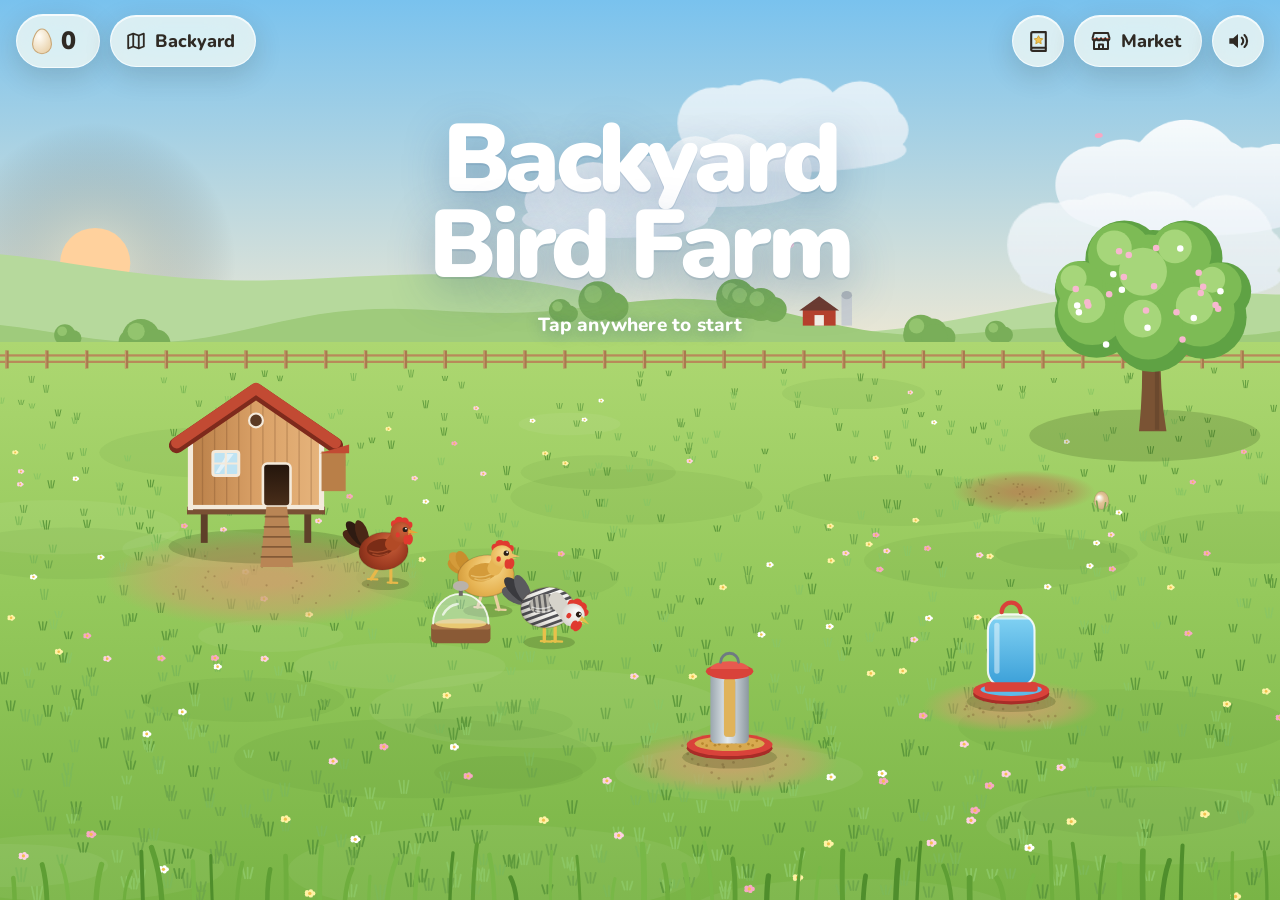
==== commit 71a5cc99: "Longer days: 20 minutes while playing, 6 hours per day while away Co-Authored-By: Claude Opus 5.5 <n" ====
--- a/download/BackyardBirdFarm.html
+++ b/download/BackyardBirdFarm.html
@@ -1161,7 +1161,8 @@
    1. SETTINGS — numbers you can change
    ================================================================ */
 const SETTINGS = {
-  dayLengthSeconds: 480,     // one whole day + night, in real seconds (8 minutes)
+  dayLengthSeconds: 1200,    // one whole day + night while you play, in real seconds (20 minutes)
+  awayHoursPerDay: 6,        // when the game is closed, one farm day takes this many real hours
   hungerSeconds: 150,        // a full tummy lasts about this long
   thirstSeconds: 120,        // a full drink lasts about this long
   feederMeals: 20,           // full meals in the smallest feeder
@@ -7167,8 +7168,9 @@
    24. TIME KEEPS GOING WHILE YOU'RE AWAY
    ================================================================
    When you close the game (or switch to another app), the farms don't
-   stop. When you come back, we replay the time you were gone, a few
-   seconds at a time: the sun goes around, seasons change, birds eat
+   stop. They just go slower: one farm day takes 6 real hours (see
+   awayHoursPerDay in SETTINGS). When you come back, we replay the time
+   you were gone, a few seconds at a time: the sun goes around, seasons change, birds eat
    from the feeders, grow up, and lay eggs in their nests. Incubator
    eggs use the real clock, so they keep warming too.
 
@@ -7176,13 +7178,17 @@
    empty and the nests fill up. Nothing bad happens to the birds; they
    just stop laying until you fill the feeders again.
 */
-const MAX_REPLAY_SECONDS = 24 * 3600;   // replay up to one day; any more just moves the clock
+const MAX_REPLAY_DAYS = 10;   // replay up to 10 farm days; any more just moves the clock
 
 function catchUpWhileAway(awaySeconds) {
   const daysBefore = game.day, eggsBefore = game.totalEggs;
   const babies = [];
   for (const id of FARM_ORDER) for (const c of farms[id].birds) if (c.growth < 1) babies.push(c);
-  const replay = Math.min(awaySeconds, MAX_REPLAY_SECONDS);
+  // While you're away, time runs slower: one farm day takes awayHoursPerDay
+  // real hours instead of 20 minutes. So we squeeze the time you were gone
+  // into the same amount of farm time (6 hours away = 1 farm day).
+  const farmSeconds = awaySeconds * SETTINGS.dayLengthSeconds / (SETTINGS.awayHoursPerDay * 3600);
+  const replay = Math.min(farmSeconds, MAX_REPLAY_DAYS * SETTINGS.dayLengthSeconds);
   const tick = (dt) => {
     game.time += dt / SETTINGS.dayLengthSeconds;
     while (game.time >= 1) {
@@ -7196,7 +7202,7 @@
     tick(dt);
     for (const id of FARM_ORDER) if (farms[id].unlocked) simulateFarm(id, dt);
   }
-  if (awaySeconds > replay) tick(awaySeconds - replay);
+  if (farmSeconds > replay) tick(farmSeconds - replay);
   if (awaySeconds > 120) { weather.kind = "clear"; weather.left = 0; weather.amount = 0; weather.rainbow = 0; }
   if (seasonIndex(daysBefore) !== seasonIndex()) { buildBackground(); buildBlades(); }
 
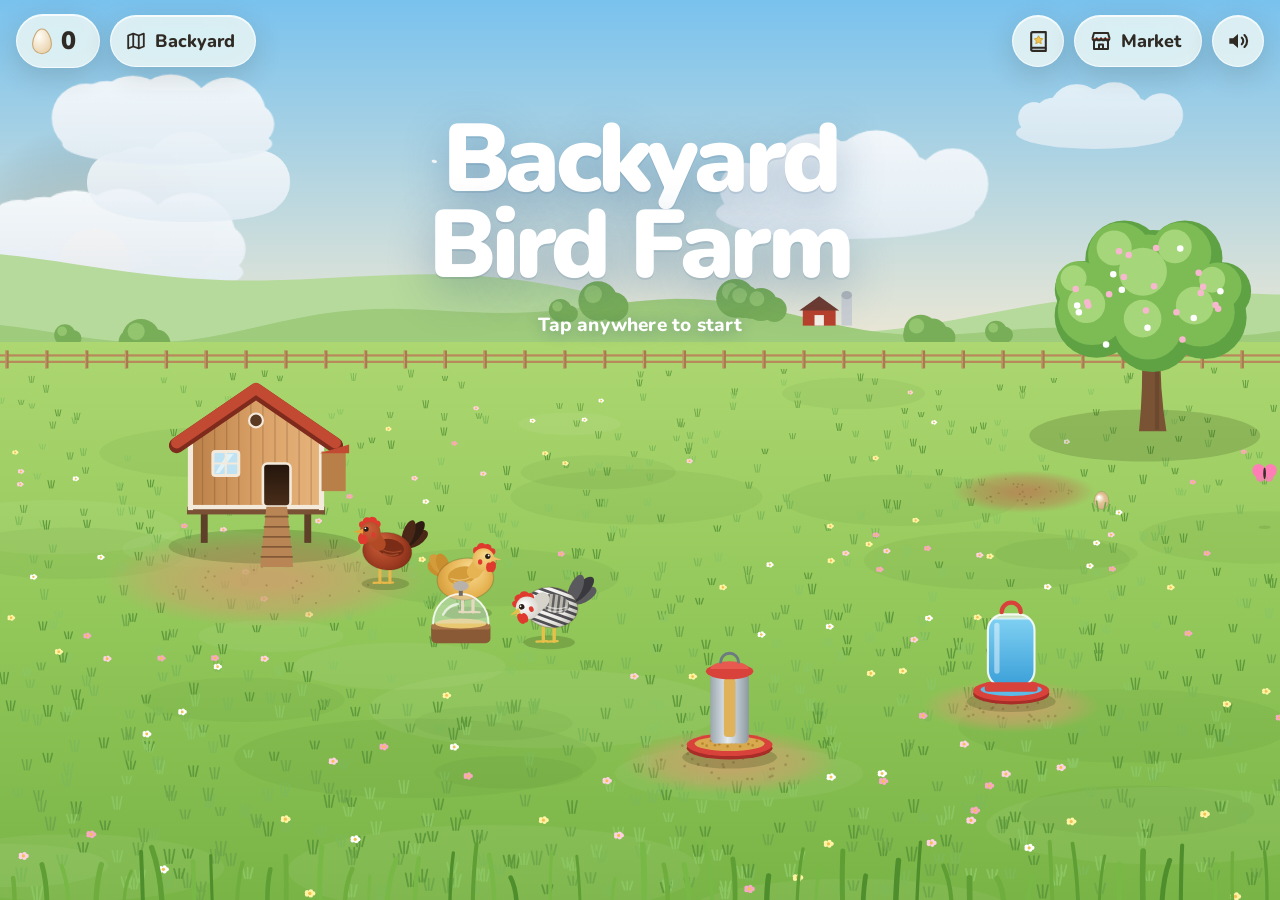
==== commit ffb72eb9: "While away, one farm day takes 2 real hours Co-Authored-By: Claude Opus 5.5 <noreply@anthropic.com>" ====
--- a/download/BackyardBirdFarm.html
+++ b/download/BackyardBirdFarm.html
@@ -1162,7 +1162,7 @@
    ================================================================ */
 const SETTINGS = {
   dayLengthSeconds: 1200,    // one whole day + night while you play, in real seconds (20 minutes)
-  awayHoursPerDay: 6,        // when the game is closed, one farm day takes this many real hours
+  awayHoursPerDay: 2,        // when the game is closed, one farm day takes this many real hours
   hungerSeconds: 150,        // a full tummy lasts about this long
   thirstSeconds: 120,        // a full drink lasts about this long
   feederMeals: 20,           // full meals in the smallest feeder
@@ -7168,7 +7168,7 @@
    24. TIME KEEPS GOING WHILE YOU'RE AWAY
    ================================================================
    When you close the game (or switch to another app), the farms don't
-   stop. They just go slower: one farm day takes 6 real hours (see
+   stop. They just go slower: one farm day takes 2 real hours (see
    awayHoursPerDay in SETTINGS). When you come back, we replay the time
    you were gone, a few seconds at a time: the sun goes around, seasons change, birds eat
    from the feeders, grow up, and lay eggs in their nests. Incubator
@@ -7186,7 +7186,7 @@
   for (const id of FARM_ORDER) for (const c of farms[id].birds) if (c.growth < 1) babies.push(c);
   // While you're away, time runs slower: one farm day takes awayHoursPerDay
   // real hours instead of 20 minutes. So we squeeze the time you were gone
-  // into the same amount of farm time (6 hours away = 1 farm day).
+  // into the same amount of farm time (2 hours away = 1 farm day).
   const farmSeconds = awaySeconds * SETTINGS.dayLengthSeconds / (SETTINGS.awayHoursPerDay * 3600);
   const replay = Math.min(farmSeconds, MAX_REPLAY_DAYS * SETTINGS.dayLengthSeconds);
   const tick = (dt) => {
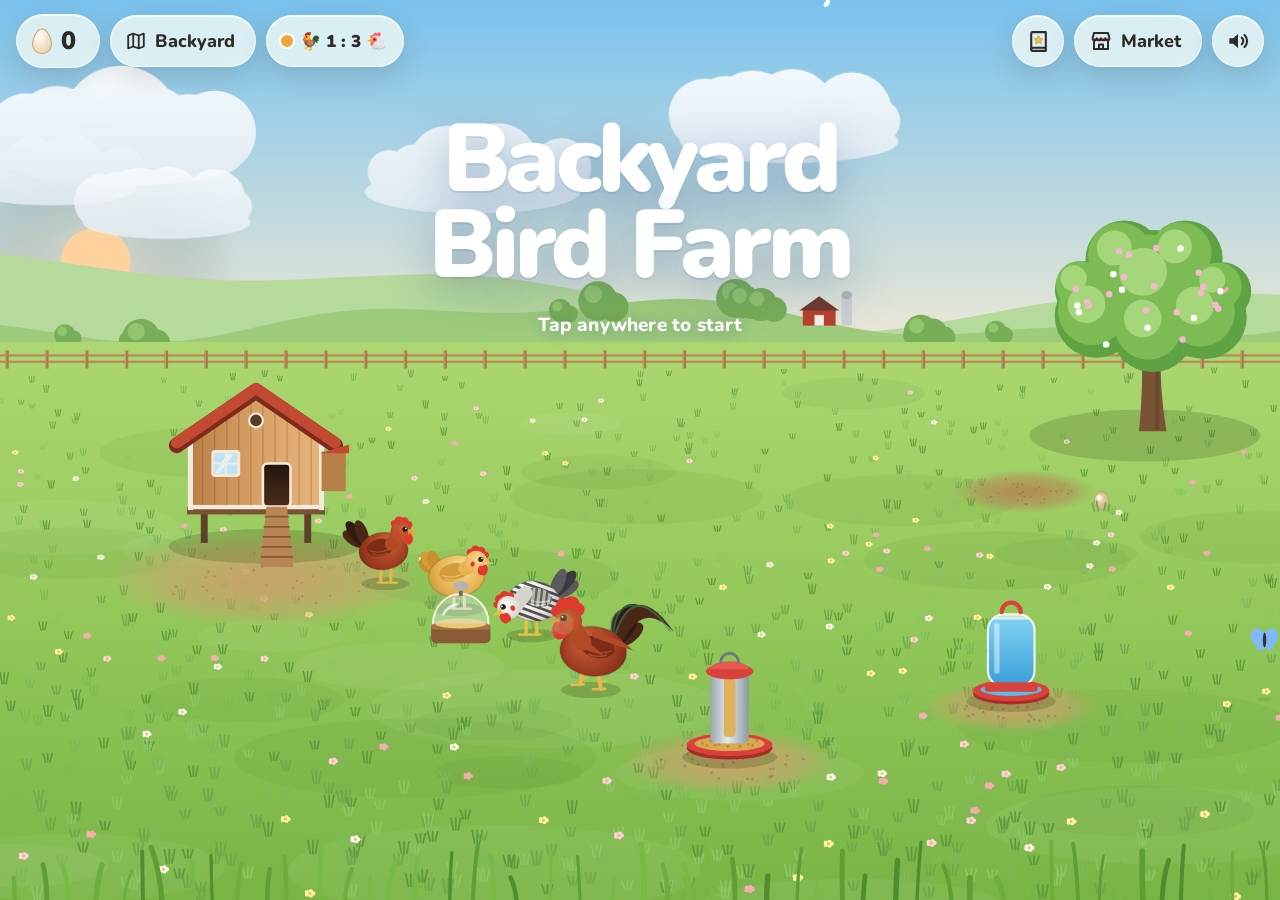
==== commit 3cedc0df: "Add roosters, flock gauge, bigger coops and chicken genetics - Every chicken is a hen or a rooster; " ====
--- a/download/BackyardBirdFarm.html
+++ b/download/BackyardBirdFarm.html
@@ -888,6 +888,85 @@
   .card.editing .dress { display: none; }
 }
 
+/* ---------- Roosters & hens (the flock button and sheet) ---------- */
+.flock-btn { font-size: 17px; font-weight: 900; color: var(--ink); gap: 7px; padding: 0 16px 0 14px; }
+.flock-dot {
+  display: inline-block;
+  width: 12px;
+  height: 12px;
+  border-radius: 50%;
+  background: #A9A39A;
+  box-shadow: 0 0 0 2px #FFFFFF;
+  flex: none;
+}
+.flock-counts { display: flex; gap: 10px; flex-wrap: wrap; }
+.flock-count {
+  display: flex;
+  align-items: center;
+  gap: 7px;
+  padding: 8px 14px;
+  border-radius: 16px;
+  background: var(--paper);
+  box-shadow: 0 1px 0 rgba(0, 0, 0, .04), 0 4px 12px rgba(70, 50, 20, .08);
+  font-size: 15px;
+  font-weight: 800;
+  color: var(--ink-soft);
+}
+.flock-count b { font-size: 22px; font-weight: 900; color: var(--ink); }
+.flock-emoji { font-size: 22px; }
+.flock-status { margin: 16px 0 6px; font-size: 24px; font-weight: 900; letter-spacing: -.02em; }
+.flock-say { margin: 12px 0 0; font-size: 16px; font-weight: 700; line-height: 1.4; }
+.gauge { position: relative; padding-top: 6px; max-width: 560px; }
+.gauge-bar { display: flex; height: 16px; border-radius: 8px; overflow: hidden; gap: 2px; }
+.zone.red { background: #E0533D; }
+.zone.amber { background: #F2A33A; }
+.zone.green { background: #43A849; }
+.gauge-marker {
+  position: absolute;
+  top: 0;
+  width: 8px;
+  height: 28px;
+  margin-left: -4px;
+  border-radius: 4px;
+  background: var(--ink);
+  box-shadow: 0 0 0 2px #FFFFFF;
+  transition: left .5s var(--spring);
+}
+.gauge-labels { display: flex; justify-content: space-between; margin-top: 8px; font-size: 13px; font-weight: 800; color: var(--ink-soft); }
+.flock-shop { margin-top: 4px; }
+
+/* the Hens / Roosters switch in the Market */
+.sex-picker { grid-column: 1 / -1; display: flex; align-items: center; gap: 12px; flex-wrap: wrap; }
+.sex-note { display: flex; align-items: center; gap: 8px; font-size: 14px; font-weight: 700; color: var(--ink-soft); flex: 1 1 240px; }
+
+/* picking the dad in the incubator */
+.dad-row { flex-basis: 100%; display: flex; align-items: center; gap: 8px; flex-wrap: wrap; }
+.dad-label { font-size: 15px; font-weight: 900; color: var(--ink-soft); margin-right: 2px; }
+.mom-label { flex-basis: 100%; }
+.dad-chip {
+  display: flex;
+  align-items: center;
+  gap: 7px;
+  height: 40px;
+  padding: 0 14px 0 10px;
+  border-radius: 20px;
+  background: var(--fill);
+  font-size: 15px;
+  font-weight: 800;
+  color: var(--ink);
+}
+.dad-chip .egg-dot { width: 14px; height: 14px; border-radius: 50%; }
+.dad-chip.on { background: var(--paper); box-shadow: 0 0 0 3px var(--straw); }
+/* Small phones held sideways: squeeze the top buttons a little */
+@media (max-width: 720px) {
+  .hud { gap: 8px; }
+  .hud-right { gap: 8px; }
+  .flock-btn { font-size: 15px; padding: 0 12px 0 10px; gap: 5px; }
+  .market-btn span { display: none; }
+  .market-btn { padding: 0 14px; }
+  .farm-btn { max-width: 28vw; }
+}
+
 </style>
 </head>
 <body>
@@ -951,6 +1030,12 @@
       <path d="M9 4v14M15 6v14" fill="none" stroke="currentColor" stroke-width="2"/>
     </svg>
     <span id="farmName">Backyard</span>
+  </button>
+
+  <!-- Roosters and hens in the Backyard. The dot turns green when it's just right. -->
+  <button id="flockBtn" class="glass pill flock-btn" type="button" aria-label="Your flock" hidden>
+    <i id="flockDot" class="flock-dot" aria-hidden="true"></i>
+    <span id="flockText">🐓 0 : 0 🐔</span>
   </button>
 
   <div class="hud-right">
@@ -1062,6 +1147,35 @@
     </button>
   </div>
   <div id="bookGrid" class="grid book-grid"></div>
+</section>
+
+<!-- ============ FLOCK SHEET: roosters and hens ============ -->
+<section id="flock" class="sheet" hidden aria-labelledby="flockTitle">
+  <div class="grabber" aria-hidden="true"></div>
+  <div class="sheet-head">
+    <h2 id="flockTitle">Your Flock</h2>
+    <button class="close" type="button" data-close aria-label="Close">
+      <svg viewBox="0 0 24 24" width="18" height="18" aria-hidden="true"><path d="m6 6 12 12M18 6 6 18" stroke="currentColor" stroke-width="2.6" stroke-linecap="round"/></svg>
+    </button>
+  </div>
+  <div class="sheet-scroll">
+    <div id="flockCounts" class="flock-counts"></div>
+    <p id="flockStatus" class="flock-status"></p>
+    <!-- The gauge: how many hens there are for every rooster -->
+    <div class="gauge" aria-hidden="true">
+      <div class="gauge-bar">
+        <span class="zone red" style="flex: 3"></span>
+        <span class="zone amber" style="flex: 3"></span>
+        <span class="zone green" style="flex: 6"></span>
+        <span class="zone amber" style="flex: 4"></span>
+      </div>
+      <i id="gaugeMarker" class="gauge-marker"></i>
+      <div class="gauge-labels"><span>Too many roosters</span><span>Just right</span><span>Lots of hens</span></div>
+    </div>
+    <p id="flockSay" class="flock-say"></p>
+    <p class="sheet-note">Chicken keepers say about <b>1 rooster for every 10 hens</b> is best. Roosters are the dads, too: pick one in the incubator and see what the chicks look like!</p>
+    <button id="flockShop" class="slot-btn flock-shop" type="button">Get hens or roosters at the Market</button>
+  </div>
 </section>
 
 <!-- ============ CANDLING: shine a light through an egg to peek inside ============ -->
@@ -1372,6 +1486,53 @@
     egg: { name: "Cream", color: "#F3E6CC" }, pitch: 1.15,
   },
 
+  // ---------- Special crosses (you can only get these by hatching!) ----------
+  // "cross" breeds aren't sold at the Market. "boy" is how the boys look
+  // different from the girls. With "sex-link" chickens you can tell the
+  // boys from the girls the day they hatch, just by their color!
+  blackStar: {
+    species: "chicken", name: "Black Star", price: 0, cross: true, layBoost: 1.2,
+    body: "#26272D", shade: "#121317", light: "#4A4F4A", wing: "#1E1F24",
+    tail: "#16171B", tail2: "#2F3D3E", neck: "#B5652B", hackle: "#C9772E",
+    comb: "#E03A2F", beak: "#6E5A40", legs: "#5E5A50", chick: "#2C2C31",
+    egg: { name: "Brown", color: "#B98256", speckle: true }, pitch: 0.98,
+    boy: { pattern: "barred", body: "#E9E7E2", shade: "#9A978F", light: "#FFFFFF", wing: "#B9B6AE", tail: "#3A3A3E", tail2: "#5A5A5E",
+      neck: "#D6D3CB", hackle: "#E8E2D2", beak: "#E7C04A", legs: "#E7C04A", chickSpot: "#F4F1E6" },
+  },
+  goldenComet: {
+    species: "chicken", name: "Golden Comet", price: 0, cross: true, layBoost: 1.25,
+    body: "#C77A3A", shade: "#8E4E22", light: "#E8A866", wing: "#A8602C",
+    tail: "#F2EEE4", tail2: "#E0D8C8", neck: "#D08A48",
+    comb: "#E03A2F", beak: "#E8B84A", legs: "#E8C06A", chick: "#E3A860",
+    egg: { name: "Brown", color: "#BE8A5A" }, pitch: 1.02,
+    boy: { body: "#F6F2E8", shade: "#D8D0BE", light: "#FFFFFF", wing: "#E8E0D0", neck: "#F2E6D0", hackle: "#E8B878",
+      tail: "#EDEAE3", tail2: "#D9A060", chick: "#FFF1B0" },
+  },
+  cinnamonQueen: {
+    species: "chicken", name: "Cinnamon Queen", price: 0, cross: true, layBoost: 1.2,
+    body: "#9C4A26", shade: "#662C14", light: "#C9723E", wing: "#7C3818",
+    tail: "#F0E8DA", tail2: "#8E4A24", neck: "#E2C8A8", hackle: "#F0E2CC",
+    comb: "#E03A2F", beak: "#E8B84A", legs: "#E8C06A", chick: "#D39050",
+    egg: { name: "Brown", color: "#B27A4E" }, pitch: 1,
+    boy: { pattern: "laced", body: "#F3F1EC", shade: "#A9A69E", light: "#FFFFFF", wing: "#DAD7D0", neck: "#E6E3DC",
+      hackle: "#F4F2EE", tail: "#2A2A2F", tail2: "#C9723E", chick: "#FFF0B8" },
+  },
+  austraWhite: {
+    species: "chicken", name: "Austra White", price: 0, cross: true, layBoost: 1.25, pattern: "flecks", combType: "big",
+    body: "#F6F4EE", shade: "#D2CEC4", light: "#FFFFFF", wing: "#E4E0D6",
+    tail: "#EDEAE3", tail2: "#2A2B31", neck: "#F6F4EE",
+    comb: "#E8352C", beak: "#F2C94C", legs: "#E8D8A0", chick: "#F4F0DA", chickSpot: "#8E8E96",
+    egg: { name: "Cream", color: "#F1E4CC" }, pitch: 1.05,
+  },
+  mix: {
+    // Every Barnyard Mix has its own genes, so these colors are just a backup
+    species: "chicken", name: "Barnyard Mix", price: 0, cross: true,
+    body: "#B07A4A", shade: "#7A4E2A", light: "#D8A878", wing: "#8E5E36",
+    tail: "#2E2218", tail2: "#4A3424", neck: "#C08A56",
+    comb: "#E03A2F", beak: "#E8B84A", legs: "#E8C06A", chick: "#E9C27A",
+    egg: { name: "Brown", color: "#C1905F" }, pitch: 1,
+  },
+
   // ---------- Ducks, geese & swans (Duck Pond) ----------
   pekin: {
     species: "duck", name: "Pekin Duck", price: 14,
@@ -1491,9 +1652,9 @@
 // Coops you can build in the Backyard. Bigger coops hold more chickens.
 const COOP_TIERS = [
   null,
-  { name: "Cozy Coop",      price: 0,  capacity: 4,  nestBoxes: 2, troughSize: 1 },
-  { name: "Farmhouse Coop", price: 25, capacity: 8,  nestBoxes: 3, troughSize: 2 },
-  { name: "Chicken Palace", price: 90, capacity: 14, nestBoxes: 4, troughSize: 3.5 },
+  { name: "Cozy Coop",      price: 0,  capacity: 10, nestBoxes: 3, troughSize: 1.5 },
+  { name: "Farmhouse Coop", price: 25, capacity: 20, nestBoxes: 4, troughSize: 3 },
+  { name: "Chicken Palace", price: 90, capacity: 50, nestBoxes: 6, troughSize: 7 },
 ];
 
 // Decorations for inside the Backyard coop. "tier" is the coop you need first.
@@ -1778,7 +1939,7 @@
     const S = SP(c);
     if (c.growth < 0.55) { this.peep(pan, v * 0.9, S.bill === "flat" ? 0.8 : S.size < 0.8 ? 1.2 : 1); return; }
     switch (S.voice) {
-      case "cluck": this.cluck(BREEDS[c.breed].pitch || 1, pan, v); break;
+      case "cluck": this.cluck((lookOf(c).pitch || 1) * (roosterLook(c) > 0.5 ? 0.82 : 1), pan, v); break;
       case "quack": this.quack(pan, v); break;
       case "honk": this.honk(pan, v); break;
       case "quail": this.quail(pan, v); break;
@@ -2057,7 +2218,7 @@
   room.window = { x: W * 0.5 - 100, y: H * 0.12, w: 200, h: 136 };
   room.door = { x: W * 0.03, y: fy - 150, w: 108, h: 190 };
   const n = COOP_TIERS[tier].nestBoxes;
-  const bw = 100, bh = 84, gap = 16, startX = room.door.x + room.door.w + 34;
+  const bw = n > 4 ? 84 : 100, bh = 84, gap = n > 4 ? 12 : 16, startX = room.door.x + room.door.w + 34;
   room.boxes = [];
   for (let i = 0; i < n; i++) room.boxes.push({ x: startX + i * (bw + gap), y: fy - 40 - bh, w: bw, h: bh });
   const x1 = Math.max(startX + n * (bw + gap) + 30, W * 0.6), x2 = W - 30;
@@ -2070,9 +2231,15 @@
       room.slots.push({ x: b.x1 + 30 + (count > 1 ? j * ((b.x2 - b.x1 - 60) / (count - 1)) : (b.x2 - b.x1 - 60) / 2), y: b.y });
     }
   }
-  const R = seeded(99);
-  while (room.slots.length < COOP_TIERS[tier].capacity + 2) {
-    room.slots.push({ x: lerp(W * 0.45, W * 0.9, R()), y: lerp(fy + 70, H - 40, R()) });
+  // Not enough room on the roosts? The rest snuggle down on the straw,
+  // spread out in rows across the floor.
+  const R = seeded(99), need = COOP_TIERS[tier].capacity + 2 - room.slots.length;
+  if (need > 0) {
+    const cols = Math.ceil(Math.sqrt(need * 2.4)), rows = Math.ceil(need / cols);
+    for (let i = 0; i < need; i++) {
+      const cx = (i % cols + 0.5) / cols, cy = rows > 1 ? Math.floor(i / cols) / (rows - 1) : 0.5;
+      room.slots.push({ x: lerp(W * 0.3, W * 0.95, cx) + (R() - 0.5) * 20, y: lerp(fy + 60, H - 34, cy) + (R() - 0.5) * 12 });
+    }
   }
   room.lantern = { x: W * 0.36, y: H * 0.26 };
 }
@@ -2204,7 +2371,7 @@
   return {
     id: nextId++,
     breed: BREEDS[o.breed] ? o.breed : "rir",
-    name: o.name || freshName(),
+    name: o.name || (o.sex === "rooster" ? roosterName() : freshName()),
     x: o.x == null ? view.W * 0.5 : o.x,
     y: o.y == null ? view.horizon + (view.H - view.horizon) * 0.6 : o.y,
     z: 0, vz: 0,                       // height above the ground, and up/down speed
@@ -2228,12 +2395,18 @@
     enterT: 0, ex0: 0, ey0: 0, pendingYardLay: false, needsSpot: false,
     pile: null, bfly: null, tagRect: null,
     hat: o.hat || null,               // dress-up: "bow", "tophat", "crown"...
+    sex: o.sex === "rooster" ? "rooster" : "hen",   // only hens lay eggs
+    sexKnown: o.sexKnown !== false,   // hatched chicks keep it a surprise until they grow up
+    genes: o.genes || null,           // a Barnyard Mix's very own look (see ROOSTERS & GENETICS)
+    mom: o.mom || null, dad: o.dad || null,   // the breeds of its parents, if it hatched here
+    kids: o.kids || 0,                // how many chicks this bird is the mom or dad of
+    crowT: rand(20, 70), crowed: false, rival: null,
   };
 }
 
 const isBaby = (c) => c.growth < 0.55;
 const growK = (c) => (isBaby(c) ? 0.6 : lerp(0.66, 1, (c.growth - 0.55) / 0.45));
-const smallK = (c) => BREEDS[c.breed].small || 1;
+const smallK = (c) => (BREEDS[c.breed].small || 1) * (1 + 0.1 * roosterLook(c));   // roosters are a bit bigger
 const bodyH = (c) => (isBaby(c) ? 16 : SP(c).body * growK(c)) * SP(c).size * smallK(c);
 const headH = (c) => (isBaby(c) ? 38 : SP(c).height * growK(c)) * SP(c).size * smallK(c);
 const sinkOf = (c) => (SP(c).sink || 10) * c.wet * SP(c).size * (isBaby(c) ? 0.5 : 1);
@@ -2243,7 +2416,7 @@
 const eggInterval = () => SETTINGS.eggEverySeconds * rand(0.8, 1.25);
 const eggValueOf = (breed, golden) => (golden ? SETTINGS.goldenEggValue : SPECIES[BREEDS[breed].species].eggValue);
 const babyWord = (key) => BREEDS[key].baby || SPECIES[BREEDS[key].species].baby;
-const layBoostOf = (c) => (BREEDS[c.breed].layBoost || 1) * (SP(c).layBoost || 1);
+const layBoostOf = (c) => (lookOf(c).layBoost || 1) * (SP(c).layBoost || 1) * (isChicken(c) ? flockBoost() : 1);
 
 // How a bird feels, from 0 (grumpy) to 1 (very happy)
 function mood(c) {
@@ -2285,7 +2458,11 @@
 }
 
 function grewUp(c) {
-  toast(`${c.name} is all grown up! ${SP(c).icon}`);
+  let msg = `${c.name} is all grown up! ${SP(c).icon}`;
+  // Nobody can tell a chick's a boy or a girl until it grows up. Surprise!
+  if (isChicken(c) && !c.sexKnown) msg = isRooster(c) ? `${c.name} grew up, and he's a rooster! 🐓` : `${c.name} grew up, and she's a hen! 🐔`;
+  c.sexKnown = true;
+  toast(msg, 3000);
   const sc = scaleAt(c.y);
   if (c.loc === "yard") sparkles(c.x, c.y, 50 * sc, 10, sc);
   Sound.sparkle();
@@ -2324,7 +2501,7 @@
     walkTo(c, f.x + rand(-8, 8), f.y + rand(0, 10), speedOf(c) * 1.3);
     return;
   }
-  if (c.growth >= 1 && c.eggClock <= 0) { startLaying(c); return; }
+  if (c.growth >= 1 && c.eggClock <= 0 && !isRooster(c)) { startLaying(c); return; }
   // Most birds don't like rain, so they go stand under the house or the tree
   if (isRaining() && dislikesRain(c) && Math.random() < 0.75) {
     const s = shelterSpot(c);
@@ -2353,6 +2530,7 @@
     case "swim":
     case "wade": { c.goal = "swim"; const p = waterSpot(); walkTo(c, p.x, p.y, speedOf(c)); break; }
     case "peck":
+      if (isRooster(c) && c.growth >= 1 && Math.random() < 0.2) { startTidbit(c, true); break; }   // "Ladies! A snack!"
       if (S.swim && c.wet > 0.5) { c.state = "dabble"; c.t = rand(1.5, 3); }   // bottoms up!
       else { c.state = "peck"; c.t = rand(1.2, 3); c.peckT = 0; }
       break;
@@ -2447,9 +2625,20 @@
       return;
     }
     case "treat":
-      if (c.pile && c.pile.bites > 0) { c.state = "treatPeck"; c.peckT = 0; c.biteT = rand(0, 0.3); c.dir = c.pile.x >= c.x ? 1 : -1; }
-      else think(c);
+      if (c.pile && c.pile.bites > 0) {
+        c.state = "treatPeck"; c.peckT = 0; c.biteT = rand(0, 0.3); c.dir = c.pile.x >= c.x ? 1 : -1;
+        if (isRooster(c) && c.growth >= 1 && Math.random() < 0.7) startTidbit(c, false);   // he calls the hens first
+      } else think(c);
       return;
+    case "squabble": {
+      const r = c.rival;
+      c.rival = null;
+      if (r && r.loc === "yard" && Math.hypot(r.x - c.x, r.y - c.y) < 90 * scaleAt(c.y) && (r.state === "idle" || canShow(r))) {
+        puffUp(c, r); puffUp(r, c);
+        Sound.squawk(panX(c.x));
+      } else think(c);
+      return;
+    }
     case "lay":
       if (!F.doorClosed) startEnter(c);
       else { c.goal = "layYard"; c.state = "layYard"; c.t = rand(4, 6); }
@@ -2508,7 +2697,7 @@
   const sc = scaleAt(c.y);
   if (F.yardEggs.length < SETTINGS.maxYardEggs) {
     const [x, y] = avoidSpots(c.x - c.dir * 16 * sc, c.y + 2, false);
-    F.yardEggs.push({ id: nextId++, x, y, breed: c.breed, golden: rollGolden(), glint: rand(0, 3) });
+    F.yardEggs.push({ id: nextId++, x, y, breed: c.breed, egg: c.genes ? c.genes.egg : undefined, golden: rollGolden(), glint: rand(0, 3) });
   }
   finishLaying(c);
   c.state = "song"; c.t = 1.6;
@@ -2516,7 +2705,7 @@
   notes(c.x, c.y, headH(c) * sc, 4, sc);
 }
 function layEggInNest(c) {
-  F.nestEggs.push({ id: nextId++, box: c.nestBox, breed: c.breed, golden: rollGolden() });
+  F.nestEggs.push({ id: nextId++, box: c.nestBox, breed: c.breed, egg: c.genes ? c.genes.egg : undefined, golden: rollGolden() });
   finishLaying(c);
   c.state = "nestSong"; c.t = 1.6;
   if (scene === "coop") {
@@ -2615,7 +2804,7 @@
   if (inW && !canWater(c) && INTERRUPTIBLE.has(c.state) && c.goal !== "shore") think(c);
 
   // The egg clock: happy grown-ups get ready to lay
-  if (c.growth >= 1 && !bedtime && c.goal !== "lay" && c.goal !== "layYard" && c.state !== "carried") {
+  if (c.growth >= 1 && !isRooster(c) && !bedtime && c.goal !== "lay" && c.goal !== "layYard" && c.state !== "carried") {
     const m = mood(c);
     if (m > 0.35) c.eggClock -= dt * (0.6 + 0.8 * m) * layBoostOf(c);
     if (c.eggClock <= 0 && INTERRUPTIBLE.has(c.state) && c.goal !== "bed" && c.goal !== "shore") startLaying(c);
@@ -2623,7 +2812,7 @@
   // Sunset: time to head for the house
   if (bedtime && c.goal !== "bed" && c.goal !== "shore" && INTERRUPTIBLE.has(c.state)) think(c);
 
-  switch (c.state) {
+  if (!updateRoosterState(c, dt)) switch (c.state) {
     case "idle":
       c.t -= dt;
       c.lookT -= dt;
@@ -2779,6 +2968,10 @@
     kick = x < 0.18 ? x / 0.18 : x < 0.34 ? 1 - (x - 0.18) / 0.16 : 0;
     hd = x > 0.45 && x < 0.8 ? 0.6 : 0;
   } else if (s === "song" || s === "nestSong") hu = 0.8;
+  else if (s === "crow") hu = c.peckT < 0.45 ? 0.3 : 1;
+  else if (s === "guard") hu = 0.9;
+  else if (s === "tidbit") hd = 0.45 + 0.45 * Math.sin(c.peckT * 15);
+  else if (s === "puff") hd = 0.4;
   else if (s === "chase") hu = 0.35;
   // Flamingos feed with their heads upside-down in the water — slowly
   if (SP(c).wade && s === "peck") hd = 0.85 + Math.sin(c.peckT * 3) * 0.15;
@@ -2794,7 +2987,8 @@
   c.oneLeg += ((restLeg ? 1 : 0) - c.oneLeg) * Math.min(1, dt * 3);
 
   if (c.beakOpenT > 0) c.beakOpenT -= dt;
-  c.beakOpen = s === "song" || s === "nestSong" ? 0.5 + 0.5 * Math.sin(clock * 18) : c.beakOpenT > 0 ? 0.8 : 0;
+  c.beakOpen = s === "song" || s === "nestSong" ? 0.5 + 0.5 * Math.sin(clock * 18)
+    : s === "crow" && c.peckT > 0.45 && c.peckT < 1.9 ? 0.85 : c.beakOpenT > 0 ? 0.8 : 0;
 
   const wantSit = s === "nesting" || s === "nestSong" || s === "dust" || s === "roost" || s === "layYard" ? 1 : 0;
   c.sit += (wantSit - c.sit) * Math.min(1, dt * 5);
@@ -2852,6 +3046,7 @@
 */
 function simulateFarm(id, dt) {
   const st = farms[id], natural = naturalWater(id), bed = isBedtime();
+  if (id === "backyard") flockCache = null;
   for (const c of st.birds) {
     c.food = clamp(c.food - (dt / SETTINGS.hungerSeconds) * 0.6);
     if (c.food < 0.5 && st.feeder > 0) {
@@ -2870,29 +3065,30 @@
     }
     if (c.growth < 1 && c.food > 0.15 && c.water > 0.15) c.growth = Math.min(1, c.growth + dt / SETTINGS.growUpSeconds);
     c.loc = bed ? "coop" : "yard";
-    if (c.growth >= 1 && !bed) {
+    if (c.growth >= 1 && !bed && !isRooster(c)) {
       const m = mood(c);
       if (m > 0.35) c.eggClock -= dt * (0.6 + 0.8 * m) * layBoostOf(c);
       if (c.eggClock <= 0) {
         c.eggClock = eggInterval();
         c.laid++;
         game.totalEggs++;
-        if (!addNestEggTo(id, c.breed, rollGolden())) addYardEggTo(id, c.breed, rollGolden());
+        const egg = c.genes ? c.genes.egg : undefined;
+        if (!addNestEggTo(id, c.breed, rollGolden(), egg)) addYardEggTo(id, c.breed, rollGolden(), egg);
       }
     }
   }
 }
-function addNestEggTo(id, breed, golden) {
+function addNestEggTo(id, breed, golden, egg) {
   const st = farms[id];
   for (let b = 0; b < nestCount(id); b++) {
     if (st.nestEggs.filter((e) => e.box === b).length < SETTINGS.nestBoxHolds) {
-      st.nestEggs.push({ id: nextId++, box: b, breed, golden });
+      st.nestEggs.push({ id: nextId++, box: b, breed, egg, golden });
       return true;
     }
   }
   return false;
 }
-function addYardEggTo(id, breed, golden) {
+function addYardEggTo(id, breed, golden, egg) {
   const st = farms[id], P = placesFor(id);
   if (st.yardEggs.length >= SETTINGS.maxYardEggs) return false;
   let x = 0, y = 0;
@@ -2901,14 +3097,14 @@
     y = rand(groundTop() + 30, groundBottom() - 20);
     if (!inWaterPt(x, y, 1.15, P)) break;
   }
-  st.yardEggs.push({ id: nextId++, x, y, breed, golden, glint: rand(0, 3) });
+  st.yardEggs.push({ id: nextId++, x, y, breed, egg, golden, glint: rand(0, 3) });
   return true;
 }
 // Put a new bird on any farm (a chick you bought, or a welcome present)
-function addBirdToFarm(id, breed, growth) {
+function addBirdToFarm(id, breed, growth, sex) {
   const st = farms[id], P = placesFor(id), sc = scaleAt(P.coop.y), geo = houseGeo(id);
   const c = makeBird({
-    breed, growth, food: 0.9, water: 0.9, joy: 0.8,
+    breed, growth, sex, food: 0.9, water: 0.9, joy: 0.8,
     x: clampX(P.coop.x + (geo.halfW + rand(20, 120)) * sc), y: clampY(P.coop.y + rand(40, 100) * sc),
   });
   c.loc = isBedtime() ? "coop" : "yard";
@@ -2936,7 +3132,7 @@
 }
 function feathers(c, n) {
   const sc = c.loc === "yard" ? scaleAt(c.y) : 1;
-  const col = isBaby(c) ? BREEDS[c.breed].chick : BREEDS[c.breed].body;
+  const col = isBaby(c) ? lookOf(c).chick : lookOf(c).body;
   for (let i = 0; i < n; i++) emit("feather", c.x + rand(-10, 10) * sc, c.y, c.z + 30 * sc, { vz: rand(20, 60) * sc, vx: rand(-40, 40) * sc, life: 1.6, rot: rand(TAU), vr: rand(-4, 4), size: 6 * sc, color: col });
 }
 function sparkles(x, y, z, n, sc, color) {
@@ -3057,7 +3253,7 @@
     if (!cr.opened && cr.t >= 1.1) {
       cr.opened = true;
       const sc = scaleAt(cr.y);
-      const c = makeBird({ breed: cr.breed, x: cr.x + 18 * sc, y: cr.y + 6, growth: 0.12, food: 0.9, water: 0.9, joy: 0.8 });
+      const c = makeBird({ breed: cr.breed, sex: cr.sex, x: cr.x + 18 * sc, y: cr.y + 6, growth: 0.12, food: 0.9, water: 0.9, joy: 0.8 });
       c.vz = 190 * sc; c.tagT = 3.5; c.state = "idle"; c.t = 1;
       F.birds.push(c);
       Sound.call(c, panX(cr.x));
@@ -3133,12 +3329,15 @@
   if (B.doorClosed && !isBedtime(t)) {
     B.doorClosed = false;
     if (game.farm === "backyard") Sound.thunk();
-    const hens = B.birds.filter((c) => c.growth >= 1);
-    if (hens.length && addNestEggTo("backyard", pick(hens).breed, false)) {
+    const hens = B.birds.filter((c) => c.growth >= 1 && !isRooster(c));
+    const hen = hens.length ? pick(hens) : null;
+    if (game.farm === "backyard") dawnChorus();
+    if (hen && addNestEggTo("backyard", hen.breed, false, hen.genes ? hen.genes.egg : undefined)) {
       if (started) toast("Good morning! 🌅 A thank-you egg is waiting in the coop.", 3200);
     } else if (started) toast("Good morning! 🌅");
   } else if (prev < 0.03 && t >= 0.03 && started) {
     toast("Good morning! 🌅");
+    dawnChorus();
   }
   if (prev < 0.7 && t >= 0.7 && started) toast("🌇 The sun is setting. The birds will head to bed soon.", 3200);
 }
@@ -4072,8 +4271,8 @@
   g.closePath();
 }
 // Every species lays its own size of egg. k makes it bigger or smaller.
-function drawEgg(g, breed, golden, k = 1) {
-  const E = BREEDS[breed].egg, sz = SPECIES[BREEDS[breed].species].egg;
+function drawEgg(g, breed, golden, k = 1, look) {
+  const E = look || BREEDS[breed].egg, sz = SPECIES[BREEDS[breed].species].egg;
   const rx = sz[0] * k, ry = sz[1] * k;
   const col = golden ? "#F4C542" : E.color;
   const gr = g.createRadialGradient(-rx * 0.35, -ry * 1.35, 1, 0, -ry * 0.9, ry * 1.3);
@@ -4098,7 +4297,7 @@
   g.save();
   g.translate(e.x, e.y);
   g.scale(sc, sc);
-  drawEgg(g, e.breed, e.golden);
+  drawEgg(g, e.breed, e.golden, 1, e.egg);
   // a few blades of grass in front, like it's hiding
   g.strokeStyle = "#6FA84A"; g.lineWidth = 2; g.lineCap = "round";
   g.beginPath();
@@ -4186,9 +4385,10 @@
 
 // ---------- Chickens ----------
 function drawHen(g, c, now) {
-  const B = BREEDS[c.breed];
+  const B = lookOf(c);
   const grow = clamp((c.growth - 0.55) / 0.45);
-  const k = lerp(0.66, 1, grow), combK = lerp(0.2, 1, grow);
+  const R = roosterLook(c);                 // 0 for hens, up to 1 for a grown-up rooster
+  const k = lerp(0.66, 1, grow) * (1 + 0.1 * R), combK = lerp(0.2, 1, grow) * (1 + 0.45 * R);
   g.save();
   g.scale(c.dir * k, k);
   const sy = c.sit * 15;
@@ -4204,10 +4404,11 @@
   g.translate(-21 - fluff * 6, by - 6);
   g.rotate(Math.sin(now * 1.6 + c.id) * 0.05 + (c.moving ? Math.sin(c.walkPhase * 2) * 0.07 : 0) - c.headDown * 0.12 + (c.dance ? Math.sin(now * 11.7) * 0.15 : 0));
   drawTail(g, B);
+  if (R > 0.05 && !B.silkie) drawSickles(g, B, R, now, c);   // a rooster's long, curvy tail
   g.restore();
 
-  // body
-  const rx = 27 + fluff * 16, ry = 20.5 + fluff * 8;
+  // body (a rooster puffs out his chest)
+  const rx = 27 + fluff * 16 + 2 * R, ry = 20.5 + fluff * 8 + R;
   const bodyGrad = g.createRadialGradient(6, by - 12, 3, -2, by, rx + 8);
   bodyGrad.addColorStop(0, B.light);
   bodyGrad.addColorStop(0.55, B.body);
@@ -4241,7 +4442,7 @@
 
   // neck and head (the head moves: pecking, drinking, singing, sleeping)
   const thrust = c.moving ? Math.sin(c.walkPhase * 2 + 1) * 2.6 : 0;
-  let hx = 17 + thrust + (c.look || 0) * 1.5, hy = by - 21;
+  let hx = 17 + thrust + (c.look || 0) * 1.5, hy = by - 21 - 5 * R;   // roosters stand tall
   if (c.sleep > 0.01) { hx = lerp(hx, 11, c.sleep); hy = lerp(hy, by - 13, c.sleep); }
   hx = lerp(hx, 29, c.headDown);
   hy = lerp(hy, -9 + sy * 0.4, c.headDown);
@@ -4250,6 +4451,7 @@
   g.strokeStyle = B.neck || B.body; g.lineCap = "round"; g.lineWidth = 15;
   g.beginPath(); g.moveTo(7, by - 8); g.lineTo(hx - 3, hy + 4); g.stroke();
   if (B.silkie) { g.fillStyle = B.body; circle(g, (7 + hx) / 2, (by - 8 + hy) / 2, 10); g.fill(); }
+  if (R > 0.05 && !B.silkie) drawHackles(g, B, R, hx, hy, by, c.state === "puff" ? 1 : 0);
 
   g.save();
   g.translate(hx, hy);
@@ -4320,6 +4522,13 @@
       const y = by - 20 + row * 6.5;
       for (let x = -30 + (row % 2) * 4; x < 28; x += 8) { g.beginPath(); g.arc(x, y, 4.2, 0.1 * Math.PI, 0.9 * Math.PI); g.stroke(); }
     }
+  } else if (B.pattern === "flecks") {   // a few little black flecks
+    const R = seeded(seed * 53 + 11);
+    g.fillStyle = "rgba(30,30,36,.7)";
+    for (let i = 0; i < 14; i++) {
+      const a = R() * TAU, dd = Math.sqrt(R());
+      ellipse(g, -2 + Math.cos(a) * dd * 24, by + Math.sin(a) * dd * 17, 2.2, 1.1, -0.3); g.fill();
+    }
   } else if (B.pattern === "dots") {     // speckled: a white dot on every feather
     const R = seeded(seed * 31 + 7);
     for (let i = 0; i < 34; i++) {
@@ -4339,6 +4548,10 @@
     if (ph === 0 && c.legKick > 0.01) { fx -= c.legKick * 14; fy -= c.legKick * 5; }
     g.lineWidth = 3.4; g.beginPath(); g.moveTo(hx, hipY); g.lineTo(fx, fy); g.stroke();
     g.lineWidth = 2.3; g.beginPath(); g.moveTo(fx - 3.5, fy); g.lineTo(fx + 7, fy + 0.4); g.stroke();
+    if (roosterLook(c) > 0.6) {        // a rooster's spur, on the back of each leg
+      const sx = lerp(fx, hx, 0.3), sy = lerp(fy, hipY, 0.3);
+      g.lineWidth = 2; g.beginPath(); g.moveTo(sx, sy); g.lineTo(sx - 5, sy - 1.5); g.stroke();
+    }
     if (B.silkie || B.featherFeet) {   // fluffy feathered feet
       g.fillStyle = B.silkie ? B.body : B.shade;
       circle(g, hx + (fx - hx) * 0.6, hipY + (fy - hipY) * 0.6, 3.2); g.fill();
@@ -4378,7 +4591,7 @@
 
 // ---------- Babies: chicks, ducklings, keets, poults, peachicks... ----------
 function drawBaby(g, c, now) {
-  const B = BREEDS[c.breed], S = SP(c), flat = S.bill === "flat";
+  const B = lookOf(c), S = SP(c), flat = S.bill === "flat";
   const k = lerp(0.8, 1.15, clamp(c.growth / 0.55));
   g.save();
   g.scale(c.dir * k, k);
@@ -4935,7 +5148,7 @@
     roundRect(g, p.x - w / 2, p.y - h, w, h, h / 2); g.fill();
     g.beginPath(); g.moveTo(p.x - 7, p.y); g.lineTo(p.x, p.y + 8); g.lineTo(p.x + 7, p.y); g.fill();
     const last = F.nestEggs[F.nestEggs.length - 1], esz = SPECIES[BREEDS[last.breed].species].egg[1];
-    g.save(); g.translate(p.x - w / 2 + 19, p.y - 7); drawEgg(g, last.breed, F.nestEggs.some((e) => e.golden), 10 / esz); g.restore();
+    g.save(); g.translate(p.x - w / 2 + 19, p.y - 7); drawEgg(g, last.breed, F.nestEggs.some((e) => e.golden), 10 / esz, last.egg); g.restore();
     g.fillStyle = "#2F2A24"; g.textAlign = "center"; g.textBaseline = "middle";
     g.fillText(label, p.x + 11, p.y - h / 2 + 1);
     badgeRect = { x: p.x - w / 2 - 8, y: p.y - h - 8, w: w + 16, h: h + 18 };
@@ -5194,7 +5407,7 @@
   for (const e of F.nestEggs) {
     if (e.box !== b) continue;
     const p = nestEggPos(e);
-    g.save(); g.translate(p.x, p.y); drawEgg(g, e.breed, e.golden, 1.25); g.restore();
+    g.save(); g.translate(p.x, p.y); drawEgg(g, e.breed, e.golden, 1.25, e.egg); g.restore();
   }
 }
 function drawInsideBird(g, c, p) {
@@ -5265,14 +5478,14 @@
     g.translate(x, y + 11 * s);
     g.scale(s, s);
     g.rotate(t * 6);
-    drawEgg(g, f.breed, f.golden, 11 / SPECIES[BREEDS[f.breed].species].egg[1]);
+    drawEgg(g, f.breed, f.golden, 11 / SPECIES[BREEDS[f.breed].species].egg[1], f.egg);
     g.restore();
   }
 }
 
 // ---------- Little pictures in the Market, the Map, and the name card ----------
-function portraitBird(breed) {
-  const c = makeBird({ breed, growth: 1 });
+function portraitBird(breed, sex) {
+  const c = makeBird({ breed, growth: 1, sex, name: "Portrait" });
   nextId--;
   c.id = 3; c.dir = 1; c.state = "idle";
   if (SPECIES[BREEDS[breed].species].acts.display) c.fan = 1;   // show off that tail!
@@ -5621,7 +5834,7 @@
     return;
   }
   const p = badgePos(), from = w2s(p.x, p.y - 18);
-  F.nestEggs.forEach((e, i) => sendEggToBasket(from, e.breed, e.golden, -i * 0.09, p.x, p.y - 30));
+  F.nestEggs.forEach((e, i) => sendEggToBasket(from, e.breed, e.golden, -i * 0.09, p.x, p.y - 30, e.egg));
   F.nestEggs = [];
   save();
 }
@@ -5629,22 +5842,22 @@
   F.yardEggs = F.yardEggs.filter((x) => x !== e);
   const sc = scaleAt(e.y);
   sparkles(e.x, e.y, 14 * sc, 6, sc, e.golden ? "#FFE58A" : "#FFFFFF");
-  sendEggToBasket(w2s(e.x, e.y - 12 * sc), e.breed, e.golden, 0, e.x, e.y);
+  sendEggToBasket(w2s(e.x, e.y - 12 * sc), e.breed, e.golden, 0, e.x, e.y, e.egg);
 }
 function collectNestEgg(e) {
   const p = nestEggPos(e);
   F.nestEggs = F.nestEggs.filter((x) => x !== e);
   sparkles(p.x, p.y, 14, 6, 1, e.golden ? "#FFE58A" : "#FFFFFF");
-  sendEggToBasket(w2s(p.x, p.y - 14), e.breed, e.golden, 0, p.x, p.y);
+  sendEggToBasket(w2s(p.x, p.y - 14), e.breed, e.golden, 0, p.x, p.y, e.egg);
   dismissCoach("collect");
 }
-function sendEggToBasket(from, breed, golden, delay = 0, wx, wy) {
+function sendEggToBasket(from, breed, golden, delay = 0, wx, wy, egg) {
   const r = basketEgg.getBoundingClientRect();
   const value = eggValueOf(breed, golden);
   game.eggs += value;
   game.stats.collected++;
   if (golden) game.stats.golden++;
-  fx.flyers.push({ sx: from.x, sy: from.y, ex: r.left + r.width / 2, ey: r.top + r.height / 2, t: delay, dur: 0.72, breed, golden, value, done: false });
+  fx.flyers.push({ sx: from.x, sy: from.y, ex: r.left + r.width / 2, ey: r.top + r.height / 2, t: delay, dur: 0.72, breed, egg, golden, value, done: false });
   Sound.pop(-delay);
   if (value > 1 && wx != null) {
     const sc = scene === "yard" ? scaleAt(wy) : 1;
@@ -5808,30 +6021,33 @@
   tabCoop.setAttribute("aria-selected", String(!onBirds));
   marketGrid.textContent = "";
   if (onBirds) {
-    marketNote.textContent = "New birds arrive as babies at their own farm and grow up in a few minutes. Fancier birds lay eggs worth more!";
+    marketNote.textContent = "New birds arrive as babies at their own farm and grow up in a few minutes. Fancier birds lay eggs worth more! Chickens come as hens or roosters.";
     const order = [game.farm, ...FARM_ORDER.filter((id) => id !== game.farm)];
     for (const id of order) {
       const st = farms[id], cap = capacityOf(id), n = birdCount(id), full = n >= cap;
       const head = el("div", "grid-head", FARMS[id].name);
       head.append(el("span", null, st.unlocked ? (full ? `Full · ${n} of ${cap}` : `${n} of ${cap} spots`) : `Unlock for ${FARMS[id].price} eggs`));
       marketGrid.append(head);
+      if (id === "backyard") marketGrid.append(sexPicker());
       for (const key of Object.keys(BREEDS)) {
-        if (farmOfBreed(key) !== id) continue;
+        if (farmOfBreed(key) !== id || BREEDS[key].cross) continue;
+        const sex = id === "backyard" ? marketSex : "hen";
         const B = BREEDS[key], S = SPECIES[B.species], t = el("div", "tile" + (st.unlocked ? "" : " locked"));
         const cv = el("canvas", "portrait-sm");
-        drawPortrait(cv, portraitBird(key), 120, 96);
+        drawPortrait(cv, portraitBird(key, sex), 120, 96);
         const sub = el("div", "tile-sub");
         const dot = el("i", "egg-dot");
         dot.style.background = B.egg.color;
         sub.append(dot, document.createTextNode(S.eggValue > 1 ? `${B.egg.name} eggs · worth ${S.eggValue}` : `${B.egg.name} eggs`));
-        t.append(cv, el("div", "tile-name", B.name), sub);
+        if (sex === "rooster") { sub.textContent = ""; sub.append(document.createTextNode(`Dad of ${B.egg.name.toLowerCase()}-egg chicks`)); }
+        t.append(cv, el("div", "tile-name", sex === "rooster" ? `${B.name} rooster` : B.name), sub);
         if (!st.unlocked) {
           const b = el("button", "buy unlock", "See the map");
           b.type = "button";
           b.addEventListener("click", openMap);
           t.append(b);
         } else {
-          t.append(priceButton(B.price, `Buy a ${B.name} ${babyWord(key)} for ${B.price} eggs`, !full && game.eggs >= B.price, () => buyBird(key)));
+          t.append(priceButton(B.price, `Buy a ${B.name} ${sex === "rooster" ? "rooster chick" : babyWord(key)} for ${B.price} eggs`, !full && game.eggs >= B.price, () => buyBird(key, sex)));
         }
         marketGrid.append(t);
       }
@@ -5870,19 +6086,38 @@
 tabCoop.addEventListener("click", () => { marketTab = "coop"; renderMarket(); marketGrid.scrollTop = 0; Sound.tick(); });
 
 function spend(n) { game.eggs -= n; updateHud(); }
-function buyBird(key) {
+// The Hens / Roosters switch for the Backyard's chickens
+let marketSex = "hen";
+function sexPicker() {
+  const wrap = el("div", "sex-picker");
+  const seg = el("div", "segmented small");
+  for (const [sex, label] of [["hen", "🐔 Hens"], ["rooster", "🐓 Roosters"]]) {
+    const b = el("button", "seg" + (marketSex === sex ? " on" : ""), label);
+    b.type = "button";
+    b.setAttribute("aria-pressed", String(marketSex === sex));
+    b.addEventListener("click", () => { marketSex = sex; Sound.tick(); const y = marketGrid.scrollTop; renderMarket(); marketGrid.scrollTop = y; });
+    seg.append(b);
+  }
+  const f = flockInfo(true), note = el("div", "sex-note");
+  const dot = el("i", "flock-dot");
+  dot.style.background = f.color;
+  note.append(dot, document.createTextNode(`${f.roosters} ${f.roosters === 1 ? "rooster" : "roosters"}, ${f.hens} ${f.hens === 1 ? "hen" : "hens"}: ${f.label} About 1 rooster for every 10 hens is best.`));
+  wrap.append(seg, note);
+  return wrap;
+}
+function buyBird(key, sex = "hen") {
   const B = BREEDS[key], id = farmOfBreed(key), st = farms[id];
   if (!st.unlocked || game.eggs < B.price || birdCount(id) >= capacityOf(id)) return;
   spend(B.price);
   Sound.sparkle();
-  const word = babyWord(key);
+  const word = sex === "rooster" ? "rooster chick" : babyWord(key);
   if (id === game.farm) {
     const c = places.coop, sc = scaleAt(c.y), geo = houseGeo();
-    fx.crates.push({ x: clampX(c.x + (geo.halfW + 40 + rand(0, 50)) * sc), y: clampY(c.y + rand(46, 90) * sc), t: 0, breed: key, opened: false });
+    fx.crates.push({ x: clampX(c.x + (geo.halfW + 40 + rand(0, 50)) * sc), y: clampY(c.y + rand(46, 90) * sc), t: 0, breed: key, sex, opened: false });
     hideSheet();
     toast(scene === "yard" ? `A ${B.name} ${word} is here! ${SPECIES[B.species].icon}` : `A ${B.name} ${word} is waiting in the yard!`);
   } else {
-    const c = addBirdToFarm(id, key, 0.12);
+    const c = addBirdToFarm(id, key, 0.12, sex);
     c.needsSpot = true;
     renderMarket();
     toast(`A ${B.name} ${word} is waiting at the ${FARMS[id].name}! Tap the map to visit`, 3200);
@@ -5985,7 +6220,7 @@
     c.loc = isBedtime() ? "coop" : "yard";
     c.state = "idle"; c.t = rand(0.3, 1.5);
   }
-  for (const cr of fx.crates) if (!cr.opened) addBirdToFarm(game.farm, cr.breed, 0.12).needsSpot = true;
+  for (const cr of fx.crates) if (!cr.opened) addBirdToFarm(game.farm, cr.breed, 0.12, cr.sex).needsSpot = true;
   fx.crates = []; fx.grains = []; fx.butterflies = []; fx.fireflies = []; fx.particles = []; fx.weather = [];
   visitor = null; hawk = null; fx.flyers.forEach((f) => { f.t = f.dur; });
   Music.radioOn = false; Music.discoOn = false;
@@ -6023,8 +6258,9 @@
 function updateCardText() {
   const c = cardBird;
   if (!c) return;
-  const B = BREEDS[c.breed], S = SP(c);
-  cardBreed.textContent = `${B.name} · lays ${B.egg.name.toLowerCase()} eggs`;
+  const B = lookOf(c), S = SP(c), grown = c.growth >= 1;
+  if (isRooster(c) && (grown || c.sexKnown)) cardBreed.textContent = grown ? `${B.name} rooster · dad of the flock` : `${B.name} · a little rooster`;
+  else cardBreed.textContent = `${B.name}${isChicken(c) && grown ? " hen" : ""} · lays ${B.egg.name.toLowerCase()} eggs`;
   const [mt, me] = moodText(c);
   cardMood.textContent = `${me} ${mt}`;
   if (c.growth < 1) {
@@ -6032,9 +6268,14 @@
     growBar.hidden = false;
     growFill.style.width = `${Math.round(c.growth * 100)}%`;
   } else {
-    cardStats.textContent = c.laid ? `Has laid ${c.laid} ${c.laid === 1 ? "egg" : "eggs"} on your farm` : "Hasn't laid an egg here yet";
+    if (isRooster(c)) {
+      const f = flockInfo(), per = f.roosters ? Math.round(f.hens / f.roosters) : 0;
+      cardStats.textContent = `Crows every morning and keeps watch over ${per} ${per === 1 ? "hen" : "hens"}`;
+    } else cardStats.textContent = c.laid ? `Has laid ${c.laid} ${c.laid === 1 ? "egg" : "eggs"} on your farm` : "Hasn't laid an egg here yet";
+    if (c.kids) cardStats.textContent += `. ${isRooster(c) ? "Dad" : "Mom"} of ${c.kids} ${c.kids === 1 ? "chick" : "chicks"}!`;
     growBar.hidden = true;
   }
+  if (c.mom && c.dad) cardStats.textContent += ` (Mom: ${c.mom} · Dad: ${c.dad})`;
 }
 // Renaming a bird. Tapping the name highlights it, so you can just type a
 // new one. The × clears it. If you leave it empty, the old name comes back.
@@ -6297,7 +6538,7 @@
   Sound.tick();
 }
 function renderHatch() {
-  const kinds = [...new Set(F.birds.filter((c) => c.growth >= 1).map((c) => c.breed))];
+  const kinds = [...new Set(F.birds.filter((c) => c.growth >= 1 && !isRooster(c)).map((c) => c.breed))];
   // e.g. "Chicks take 21 days and ducklings take 28" (just like on a real farm)
   const seen = new Set(), parts = [];
   for (const k of kinds) {
@@ -6306,7 +6547,7 @@
   }
   const list = parts.slice(0, 3);
   const said = list.length > 1 ? `${list.slice(0, -1).join(", ")} and ${list[list.length - 1]}` : list[0] || "";
-  hatchNote.textContent = `Eggs have to stay warm until they hatch.${said ? " " + said.charAt(0).toUpperCase() + said.slice(1) + "." : ""} Each day goes by in just a few seconds here.`;
+  hatchNote.textContent = `Eggs have to stay warm until they hatch.${said ? " " + said.charAt(0).toUpperCase() + said.slice(1) + "." : ""} Each day goes by in just a few seconds here.${game.farm === "backyard" ? " Chicks get a little from Mom and a little from Dad!" : ""}`;
   hatchSlotsEl.textContent = "";
   slotViews = [];
   for (let i = 0; i < INCUBATOR_SLOTS; i++) {
@@ -6344,33 +6585,68 @@
     v.row.hidden = !!ready;
   }
 }
+// Hens you could hatch an egg from, grouped by breed (and Barnyard Mixes by egg color)
+function momGroups() {
+  const groups = new Map();
+  for (const c of F.birds) {
+    if (c.growth < 1 || isRooster(c)) continue;
+    const key = c.genes ? "mix:" + c.genes.egg.name : c.breed;
+    if (!groups.has(key)) groups.set(key, { key, breed: c.breed, hens: [], egg: eggLookOf(c), name: c.genes ? `Barnyard Mix (${c.genes.egg.name.toLowerCase()} eggs)` : BREEDS[c.breed].name });
+    groups.get(key).hens.push(c);
+  }
+  return [...groups.values()];
+}
+let hatchDad = null;   // the rooster you picked to be the dad
 function renderPick() {
   hatchPickEl.textContent = "";
   const free = F.incubator.length < INCUBATOR_SLOTS, room = roomToHatch();
-  const kinds = [...new Set(F.birds.filter((c) => c.growth >= 1).map((c) => c.breed))];
+  const groups = momGroups(), needsDad = game.farm === "backyard";
   hatchPickEl.append(el("div", "pick-head", free ? "Choose an egg to keep warm" : "All three spots are full"));
-  if (!kinds.length) { hatchPickEl.append(el("p", "pick-empty", "When your birds grow up, you can hatch their eggs here.")); return; }
+  if (!groups.length) { hatchPickEl.append(el("p", "pick-empty", needsDad ? "When your hens grow up, you can hatch their eggs here." : "When your birds grow up, you can hatch their eggs here.")); return; }
+  const dads = needsDad ? F.birds.filter((c) => isRooster(c) && c.growth >= 1) : [];
+  if (needsDad && !dads.length) {
+    hatchPickEl.append(el("p", "pick-empty", "Chicken eggs need a rooster in the flock to hatch into chicks. Get a rooster at the Market! 🐓"));
+  } else if (needsDad) {
+    if (!dads.includes(hatchDad)) hatchDad = dads[0];
+    const row = el("div", "dad-row");
+    row.append(el("span", "dad-label", "Dad"));
+    for (const r of dads) {
+      const b = el("button", "dad-chip" + (r === hatchDad ? " on" : ""));
+      b.type = "button";
+      const dot = el("i", "egg-dot");
+      dot.style.background = lookOf(r).body;
+      b.append(dot, document.createTextNode(r.name));
+      b.setAttribute("aria-pressed", String(r === hatchDad));
+      b.setAttribute("aria-label", `${r.name} the ${lookOf(r).name} rooster`);
+      b.addEventListener("click", () => { hatchDad = r; Sound.tick(); renderPick(); });
+      row.append(b);
+    }
+    hatchPickEl.append(row);
+    hatchPickEl.append(el("div", "dad-label mom-label", "Mom"));
+  }
   if (room <= 0) hatchPickEl.append(el("p", "pick-empty", `There's no room in the ${houseName()} for another baby right now.`));
-  for (const k of kinds) {
-    const B = BREEDS[k], cost = eggValueOf(k, false);
+  for (const gp of groups) {
+    const cost = eggValueOf(gp.breed, false);
     const b = el("button", "pick-egg");
     b.type = "button";
     const dot = el("i", "egg-dot");
-    dot.style.background = B.egg.color;
+    dot.style.background = gp.egg.color;
     const price = el("span", "pick-cost");
     price.append(el("i", "egg-dot"), document.createTextNode(String(cost)));
-    b.append(dot, el("span", "pick-name", B.name), price);
-    b.setAttribute("aria-label", `Put a ${B.name} egg in the incubator for ${cost} ${cost === 1 ? "egg" : "eggs"}`);
-    b.disabled = !free || room <= 0 || game.eggs < cost;
-    b.addEventListener("click", () => addToIncubator(k));
+    b.append(dot, el("span", "pick-name", gp.name), price);
+    b.setAttribute("aria-label", `Put a ${gp.name} egg in the incubator for ${cost} ${cost === 1 ? "egg" : "eggs"}`);
+    b.disabled = !free || room <= 0 || game.eggs < cost || (needsDad && !dads.length);
+    b.addEventListener("click", () => addToIncubator(gp));
     hatchPickEl.append(b);
   }
 }
-function addToIncubator(k) {
-  const cost = eggValueOf(k, false);
-  if (F.incubator.length >= INCUBATOR_SLOTS || roomToHatch() <= 0 || game.eggs < cost) return;
+function addToIncubator(gp) {
+  const cost = eggValueOf(gp.breed, false), needsDad = game.farm === "backyard";
+  const dad = needsDad ? hatchDad : null;
+  if (F.incubator.length >= INCUBATOR_SLOTS || roomToHatch() <= 0 || game.eggs < cost || (needsDad && !dad)) return;
+  const mom = pick(gp.hens);
   spend(cost);
-  F.incubator.push({ breed: k, startedAt: Date.now(), crack: 0, wobble: 0.8 });
+  F.incubator.push({ breed: mom.breed, mom: parentRec(mom), dad: dad ? parentRec(dad) : null, egg: mom.genes ? eggLookOf(mom) : undefined, startedAt: Date.now(), crack: 0, wobble: 0.8 });
   Sound.chime();
   renderHatch();
   save();
@@ -6386,8 +6662,18 @@
   updateSlotText();
 }
 function hatchBaby(e) {
-  const P = places.incubator, sc = scaleAt(P.y), B = BREEDS[e.breed];
-  const c = makeBird({ breed: e.breed, growth: 0.12, food: 0.95, water: 0.95, joy: 0.95, x: clampX(P.x + rand(40, 80) * sc), y: clampY(P.y + rand(16, 44) * sc) });
+  const P = places.incubator, sc = scaleAt(P.y);
+  // What did Mom and Dad make?
+  const chicken = BREEDS[e.breed].species === "chicken";
+  const res = e.mom ? hatchResult(e.mom, e.dad) : { breed: e.breed, genes: null, sex: "hen" };
+  const B = BREEDS[res.breed], sexLink = !!B.boy;
+  const c = makeBird({
+    breed: res.breed, genes: res.genes, sex: chicken ? res.sex : "hen", sexKnown: !chicken || sexLink,
+    mom: e.mom && e.dad ? recName(e.mom) : null, dad: e.mom && e.dad ? recName(e.dad) : null,
+    growth: 0.12, food: 0.95, water: 0.95, joy: 0.95, x: clampX(P.x + rand(40, 80) * sc), y: clampY(P.y + rand(16, 44) * sc),
+  });
+  for (const par of [e.mom, e.dad]) { const b = par && F.birds.find((x) => x.id === par.id); if (b) b.kids++; }
+  if (res.genes) game.stats.mixes = (game.stats.mixes || 0) + 1;
   c.tagT = 5; c.vz = 170 * sc; c.state = "idle"; c.t = 1.5;
   F.birds.push(c);
   e.baby = c;
@@ -6396,7 +6682,10 @@
   Sound.call(c, panX(P.x));
   Sound.fanfare();
   confetti(P.x, P.y, 50 * sc, 24, sc);
-  toast(`Welcome, ${c.name}! A brand-new ${B.name} ${babyWord(e.breed)} 🐣`, 3200);
+  let msg = `Welcome, ${c.name}! A brand-new ${lookOf(c).name} ${babyWord(res.breed)} 🐣`;
+  if (sexLink) msg += ` It's a ${isRooster(c) ? "boy" : "girl"}! You can tell by the color.`;
+  else if (c.mom && c.mom !== c.dad) msg = `Welcome, ${c.name}! 🐣 Mom is a ${c.mom} and Dad is a ${c.dad}.`;
+  toast(msg, 3800);
   save();
   const farm = F;   // remember which farm, in case you travel in the next second
   setTimeout(() => {
@@ -6432,7 +6721,7 @@
     g.save(); g.translate(75, 104);
     for (const side of [-1, 1]) {
       g.save(); g.translate(side * (8 + t * 60), -30 + t * t * 140); g.rotate(side * t * 3);
-      g.fillStyle = BREEDS[e.breed].egg.color;
+      g.fillStyle = (e.egg || BREEDS[e.breed].egg).color;
       g.beginPath(); g.moveTo(-sz[0] * k * 0.5 * side, 0); g.lineTo(sz[0] * k * side * 0.5, -6); g.lineTo(sz[0] * k * side * 0.5, 8); g.closePath(); g.fill();
       g.restore();
     }
@@ -6448,7 +6737,7 @@
   g.save();
   g.translate(75, 104);
   g.rotate(rock + wob);
-  drawEgg(g, e.breed, false, k);
+  drawEgg(g, e.breed, false, k, e.egg);
   const rx = sz[0] * k, ry = sz[1] * k;
   // cracks
   g.strokeStyle = "rgba(60,40,20,.8)"; g.lineWidth = 1.6; g.lineJoin = "round";
@@ -6536,7 +6825,7 @@
     const sz = SPECIES[BREEDS[e.breed].species].egg[1];
     g.save(); g.translate((i - 1) * 14, -18);
     g.rotate(eggReady(e) ? Math.sin(clock * 9 + i) * 0.12 : Math.sin(clock * 0.8 + i) * 0.06);
-    drawEgg(g, e.breed, false, 8 / sz); g.restore();
+    drawEgg(g, e.breed, false, 8 / sz, e.egg); g.restore();
   });
   // glass dome
   g.fillStyle = warm ? "rgba(255,214,150,.3)" : "rgba(220,238,250,.35)";
@@ -6651,7 +6940,7 @@
     bookGrid.append(t);
   }
   for (const id of FARM_ORDER) {
-    const breeds = keys.filter((k) => farmOfBreed(k) === id);
+    const breeds = keys.filter((k) => farmOfBreed(k) === id && !BREEDS[k].cross);
     head(`${FARMS[id].emoji} ${FARMS[id].name}`, `${breeds.filter((k) => game.stickers[k]).length} of ${breeds.length}`);
     for (const k of breeds) {
       const have = !!game.stickers[k];
@@ -6662,6 +6951,21 @@
       bookGrid.append(t);
     }
   }
+  // Chickens you can only get by hatching the right mom and dad
+  const crosses = keys.filter((k) => BREEDS[k].cross);
+  head("🧬 Special crosses", `${crosses.filter((k) => game.stickers[k]).length} of ${crosses.length}`);
+  for (const k of crosses) {
+    const have = !!game.stickers[k];
+    const t = el("div", "sticker" + (have ? "" : " missing"));
+    const cv = el("canvas", "portrait-sm");
+    drawPortrait(cv, portraitBird(k), 120, 96);
+    t.append(cv, el("div", "sticker-name", BREEDS[k].name), el("div", "sticker-fact", have ? FACTS[k] : crossHint(k)));
+    bookGrid.append(t);
+  }
+}
+function crossHint(k) {
+  const x = CROSSES.find((r) => r.kid === k);
+  return x ? `Hatch a chick with a ${BREEDS[x.dad].name} dad and a ${BREEDS[x.mom].name} mom` : "Hatch a chick from two different breeds";
 }
 bookBtn.addEventListener("click", () => { Sound.unlock(); if (!started) begin(); openBook(); });
 
@@ -7023,6 +7327,11 @@
   let called = false;
   for (const c of F.birds) {
     if (c.loc !== "yard" || !INTERRUPTIBLE.has(c.state) || c.goal === "lay" || c.goal === "bed") continue;
+    if (isRooster(c) && c.growth >= 1) {       // the rooster doesn't hide: he keeps watch!
+      c.state = "guard"; c.goal = null; c.t = hawk.dur + 0.6; c.lookT = 0.5; c.flapT = 0.5;
+      Sound.alarm(panX(c.x));
+      continue;
+    }
     const S = SP(c);
     if (S.swim || S.wade) { c.flapT = 0.6; continue; }   // ducks and flamingos just flap
     const s = shelterSpot(c);
@@ -7239,6 +7548,462 @@
 }
 
 /* ================================================================
+   25. ROOSTERS & GENETICS
+   ================================================================
+   Every chicken is a hen or a rooster. Roosters don't lay eggs, but
+   they're the dads! They crow at sunrise, call the hens over when they
+   find a snack (farmers call that "tidbitting"), and stand guard when
+   a hawk flies over.
+
+   A flock is happiest with about 1 rooster for every 10 hens. With
+   just the right number, the hens feel safe and lay more eggs. With
+   too many roosters, the roosters squabble and the hens get stressed.
+
+   When you hatch an egg, the chick gets a little from Mom and a little
+   from Dad: feather colors, patterns, combs, fluffy feet... and even
+   the color of the eggs she'll lay someday!
+*/
+const ROOSTER_NAMES = [
+  "Rocky", "Duke", "Captain", "Elvis", "Hank", "Rex", "Big Red", "Tex", "Gus", "Bruno",
+  "Kevin", "Admiral", "Sir Cluck", "Chief", "Ziggy", "Maverick", "Buster", "Cosmo", "Rusty", "Colonel",
+];
+function roosterName() {
+  const used = new Set();
+  for (const id of FARM_ORDER) for (const c of farms[id].birds) used.add(c.name);
+  const free = ROOSTER_NAMES.filter((n) => !used.has(n));
+  return free.length ? pick(free) : freshName();
+}
+
+const isRooster = (c) => c.sex === "rooster";
+const isChicken = (c) => BREEDS[c.breed].species === "chicken";
+// How much a young rooster looks like a grown-up rooster yet (0 to 1)
+const roosterLook = (c) => (isRooster(c) && !isBaby(c) ? clamp((c.growth - 0.55) / 0.45) : 0);
+
+// What a bird looks like. Most birds look like their breed. A Barnyard
+// Mix has its very own "genes" (the recipe for how it looks), and
+// sex-link boys look a little different from their sisters.
+function lookOf(c) {
+  if (c.genes) return c.genes;
+  const B = BREEDS[c.breed];
+  if (B.boy && c.sex === "rooster") return B._boy || (B._boy = Object.assign({}, B, B.boy));
+  return B;
+}
+const eggLookOf = (c) => lookOf(c).egg;
+
+// ---------- The flock gauge: roosters vs. hens ----------
+const FLOCK_STATUS = {
+  none:    { label: "No rooster yet",        color: "#A9A39A", boost: 1,    say: "A rooster protects the hens and is the dad of every chick. Chicken eggs need one to hatch!" },
+  crowded: { label: "Too many roosters!",    color: "#E0533D", boost: 0.85, say: "The roosters keep squabbling, and the hens are stressed. They lay a little slower. Add more hens!" },
+  fewHens: { label: "Needs more hens",       color: "#F2A33A", boost: 1.1,  say: "Each rooster wants a bigger family to look after. Add a few more hens." },
+  good:    { label: "Just right!",           color: "#43A849", boost: 1.25, say: "Your hens feel safe and happy, so they lay eggs 25% faster!" },
+  fewRoos: { label: "Needs another rooster", color: "#F2A33A", boost: 1.1,  say: "That's a lot of hens for one rooster to watch. Another rooster would help." },
+};
+let flockCache = null;
+function flockInfo(fresh) {
+  if (flockCache && !fresh) return flockCache;
+  let roosters = 0, hens = 0, chicks = 0;
+  for (const c of farms.backyard.birds) {
+    if (!isChicken(c)) continue;
+    if (c.growth < 1) chicks++;
+    else if (isRooster(c)) roosters++;
+    else hens++;
+  }
+  const ratio = roosters ? hens / roosters : 0;   // hens for every rooster
+  const key = !roosters ? "none" : ratio < 3 ? "crowded" : ratio < 6 ? "fewHens" : ratio <= 12 ? "good" : "fewRoos";
+  flockCache = Object.assign({ roosters, hens, chicks, ratio, key }, FLOCK_STATUS[key]);
+  return flockCache;
+}
+const flockBoost = () => flockInfo().boost;
+
+const flockBtn = $("flockBtn");
+const flockText = $("flockText");
+const flockDot = $("flockDot");
+const flockSheet = $("flock");
+function updateFlockBtn() {
+  const show = game.farm === "backyard";
+  flockBtn.hidden = !show;
+  if (!show) return;
+  const f = flockInfo(true);
+  flockText.textContent = `🐓 ${f.roosters} : ${f.hens} 🐔`;
+  flockDot.style.background = f.color;
+  flockBtn.setAttribute("aria-label", `Your flock: ${f.roosters} ${f.roosters === 1 ? "rooster" : "roosters"} and ${f.hens} ${f.hens === 1 ? "hen" : "hens"}. ${f.label}`);
+}
+function openFlock() {
+  renderFlock();
+  showSheet(flockSheet);
+  Sound.tick();
+}
+function renderFlock() {
+  const f = flockInfo(true);
+  $("flockCounts").textContent = "";
+  const count = (emoji, n, one, many) => {
+    const d = el("div", "flock-count");
+    d.append(el("span", "flock-emoji", emoji), el("b", null, String(n)), el("span", null, n === 1 ? one : many));
+    $("flockCounts").append(d);
+  };
+  count("🐓", f.roosters, "rooster", "roosters");
+  count("🐔", f.hens, "hen", "hens");
+  count("🐣", f.chicks, "chick", "chicks");
+  const status = $("flockStatus");
+  status.textContent = f.label;
+  status.style.color = f.color;
+  $("flockSay").textContent = f.say;
+  // The marker slides along the bar: hens for every rooster, from 0 to 16
+  const marker = $("gaugeMarker");
+  marker.hidden = !f.roosters;
+  marker.style.left = `${(Math.min(f.ratio, 16) / 16) * 100}%`;
+}
+flockBtn.addEventListener("click", () => { Sound.unlock(); if (!started) begin(); openFlock(); });
+$("flockShop").addEventListener("click", () => { marketTab = "birds"; openMarket(); });
+
+// ---------- Genetics: what will the chick look like? ----------
+// Some crosses are famous! These real chicken "recipes" always make
+// the same kind of chick.
+const CROSSES = [
+  { dad: "rir", mom: "barred", kid: "blackStar" },
+  { dad: "rir", mom: "leghorn", kid: "goldenComet" },
+  { dad: "rir", mom: "wyandotte", kid: "cinnamonQueen" },
+  { dad: "australorp", mom: "leghorn", kid: "austraWhite" },
+  { dad: "easter", mom: "marans", kid: "olive" },
+  { dad: "marans", mom: "easter", kid: "olive" },
+];
+
+// A parent, remembered on its egg: its breed, genes, and name
+function parentRec(c) {
+  return { breed: c.breed, genes: c.genes || null, sex: c.sex, name: c.name, id: c.id };
+}
+function recLook(p) {
+  if (p.genes) return p.genes;
+  const B = BREEDS[p.breed];
+  return B.boy && p.sex === "rooster" ? Object.assign({}, B, B.boy) : B;
+}
+const recName = (p) => recLook(p).name;
+
+// Mom + Dad = baby! Returns the chick's breed (and its genes, if it's a mix)
+function hatchResult(mom, dad) {
+  const sex = Math.random() < 0.5 ? "rooster" : "hen";
+  if (!dad) return { breed: mom.breed, genes: mom.genes, sex };
+  if (!mom.genes && !dad.genes) {
+    if (mom.breed === dad.breed && !BREEDS[mom.breed].cross) return { breed: mom.breed, genes: null, sex };   // purebred
+    const x = CROSSES.find((r) => r.dad === dad.breed && r.mom === mom.breed);
+    if (x) return { breed: x.kid, genes: null, sex };
+  }
+  return { breed: "mix", genes: mixGenes(recLook(dad), recLook(mom)), sex };
+}
+
+// Egg colors: how brown the shell is (0 = white, 3 = chocolate), and
+// whether the blue-egg gene is there. Blue + brown = green!
+const EGG_GENES = {
+  White: [0, 0], Cream: [0.5, 0], Tan: [1, 0], "Light brown": [1, 0], Brown: [2, 0], Chocolate: [3, 0], "Dark brown": [3, 0],
+  Blue: [0, 1], Mint: [1, 1], Green: [1.7, 1], Olive: [2.6, 1],
+};
+const EGG_RESULTS = [
+  [{ name: "White", color: "#F8F4EA" }, { name: "Tan", color: "#E2C497" }, { name: "Brown", color: "#C1905F" }, { name: "Dark brown", color: "#7A4A2C" }],
+  [{ name: "Blue", color: "#9FD3CE" }, { name: "Mint", color: "#BFE0C4" }, { name: "Green", color: "#A9BF7E" }, { name: "Olive", color: "#8E9A5C" }],
+];
+function mixEgg(a, b) {
+  const [la, ba] = EGG_GENES[a.name] || [1.5, 0], [lb, bb] = EGG_GENES[b.name] || [1.5, 0];
+  const blue = (ba || bb) && Math.random() < (ba && bb ? 0.85 : 0.5) ? 1 : 0;
+  const lv = clamp(Math.round((la + lb) / 2 + rand(-0.6, 0.6)), 0, 3);
+  const e = Object.assign({}, EGG_RESULTS[blue][lv]);
+  if ((a.speckle || b.speckle) && Math.random() < 0.5) e.speckle = true;
+  return e;
+}
+
+// The colors a chicken is painted with
+const PALETTE = ["body", "shade", "light", "wing", "neck", "tail", "tail2", "hackle"];
+function colorOf(L, k) {
+  if (L[k]) return L[k];
+  if (k === "neck") return L.body;
+  if (k === "hackle") return L.neck || L.body;
+  if (k === "tail2") return L.tail || L.shade;
+  return L.shade || L.body;   // wing, tail
+}
+// A brand-new one-of-a-kind chicken, a bit like Dad and a bit like Mom
+function mixGenes(D, M) {
+  const coin = (p = 0.5) => Math.random() < p;
+  const either = (k) => (coin() ? D : M)[k];
+  const base = coin() ? D : M, other = base === D ? M : D;
+  const blend = coin(0.35);               // sometimes the colors melt together
+  const g = { name: "Barnyard Mix", species: "chicken" };
+  for (const k of PALETTE) g[k] = blend ? mixHex(colorOf(base, k), colorOf(other, k), 0.5) : colorOf(base, k);
+  // A patchwork chicken: wings or tail from the other parent
+  if (!blend && coin(0.3)) g.wing = colorOf(other, "wing");
+  if (!blend && coin(0.3)) { g.tail = colorOf(other, "tail"); g.tail2 = colorOf(other, "tail2"); }
+  // Stripes ("barring") are a strong gene: they show up a lot
+  const barred = (L) => L.pattern === "barred" || L.pattern === "cuckoo";
+  if (barred(D) || barred(M)) { if (coin(barred(D) && barred(M) ? 0.9 : 0.6)) g.pattern = (barred(D) ? D : M).pattern; }
+  else { const p = either("pattern"); if (p && coin(0.7)) g.pattern = p; }
+  // Silkie fluff is a hidden (recessive) gene, so mixes come out only a little fluffy
+  const silk = !!(D.silkie || M.silkie);
+  if (D.silkie && M.silkie) { g.silkie = true; g.face = D.face || M.face; }
+  g.fluffy = Math.max(D.fluffy || 0, M.fluffy || 0) * rand(0.4, 0.9) + (silk ? 0.15 : 0);
+  if ((D.featherFeet || M.featherFeet || silk) && coin(0.65)) g.featherFeet = true;
+  if ((D.crest || M.crest || silk) && coin(0.5)) g.crest = D.crest || M.crest || g.light;
+  // Pea combs and rose combs are strong genes too
+  const has = (t) => D.combType === t || M.combType === t;
+  if (has("pea") && coin(0.75)) g.combType = "pea";
+  else if (has("rose") && coin(0.75)) g.combType = "rose";
+  else if (silk && coin(0.5)) g.combType = "rose";
+  else { const t = either("combType"); if (t === "big" || t === "tiny") g.combType = t; }
+  g.comb = D.silkie && !M.silkie ? M.comb : M.silkie && !D.silkie ? D.comb : either("comb");
+  if ((D.muffs || M.muffs) && coin(0.6)) g.muffs = D.muffs || M.muffs;
+  const lobe = either("earlobe");
+  if (lobe) g.earlobe = lobe;
+  g.beak = either("beak");
+  g.legs = either("legs");
+  g.tailK = ((D.tailK || 1) + (M.tailK || 1)) / 2;
+  g.chick = blend ? mixHex(D.chick, M.chick, 0.5) : base.chick;
+  const stripe = base.chickStripe || (coin() ? other.chickStripe : null);
+  const spot = base.chickSpot || (coin(0.3) ? other.chickSpot : null);
+  if (stripe) g.chickStripe = stripe; else if (spot) g.chickSpot = spot;
+  g.pitch = ((D.pitch || 1) + (M.pitch || 1)) / 2;
+  g.layBoost = (((D.layBoost || 1) + (M.layBoost || 1)) / 2) * 1.05;   // mixed chickens are often extra healthy
+  g.egg = mixEgg(D.egg, M.egg);
+  return g;
+}
+
+// Checking genes loaded from a save, so a broken save can't break the game
+const HEX6 = /^#[0-9a-fA-F]{6}$/;
+const GENE_COLORS = [...PALETTE, "comb", "beak", "legs", "chick", "chickStripe", "chickSpot", "crest", "muffs", "earlobe", "face"];
+function cleanEgg(e) {
+  if (!e || typeof e !== "object" || typeof e.color !== "string" || !HEX6.test(e.color)) return null;
+  return { name: typeof e.name === "string" ? e.name.slice(0, 20) : "Brown", color: e.color, speckle: e.speckle === true };
+}
+function cleanGenes(g) {
+  if (!g || typeof g !== "object") return null;
+  const out = { name: "Barnyard Mix", species: "chicken" };
+  for (const k of GENE_COLORS) if (typeof g[k] === "string" && HEX6.test(g[k])) out[k] = g[k];
+  if (!out.body) return null;
+  for (const k of PALETTE) if (!out[k]) out[k] = out.body;
+  out.chick = out.chick || "#F4D98A";
+  out.comb = out.comb || "#E03A2F";
+  out.beak = out.beak || "#E8B84A";
+  out.legs = out.legs || "#E8C06A";
+  if (["barred", "cuckoo", "speckle", "laced", "dots", "flecks"].includes(g.pattern)) out.pattern = g.pattern;
+  if (["pea", "rose", "big", "tiny"].includes(g.combType)) out.combType = g.combType;
+  out.fluffy = num(g.fluffy, 0, 0, 0.5);
+  out.tailK = num(g.tailK, 1, 0.4, 1.4);
+  out.pitch = num(g.pitch, 1, 0.7, 1.3);
+  out.layBoost = num(g.layBoost, 1, 0.5, 1.5);
+  if (g.silkie === true) out.silkie = true;
+  if (g.featherFeet === true) out.featherFeet = true;
+  out.egg = cleanEgg(g.egg) || { name: "Brown", color: "#C1905F" };
+  return out;
+}
+function cleanRec(p) {
+  if (!p || typeof p !== "object" || !BREEDS[p.breed]) return null;
+  return {
+    breed: p.breed, genes: cleanGenes(p.genes), sex: p.sex === "rooster" ? "rooster" : "hen",
+    name: typeof p.name === "string" ? p.name.slice(0, 16) : "", id: num(p.id, -1),
+  };
+}
+
+// ---------- Rooster sounds ----------
+Object.assign(Sound, {
+  crow(pitch = 1, pan = 0, v = 1) {   // "cock-a-doodle-DOOOO!"
+    const syl = (t, f0, f1, dur, gain) => {
+      this.tone({ type: "sawtooth", t, f0: f0 * pitch, f1: f1 * pitch, dur, gain: gain * v, filter: "bandpass", ff: 1500 * pitch, q: 2, pan });
+      this.noise({ t, dur: dur * 0.6, gain: 0.04 * v, type: "bandpass", f: 2400, q: 1.5, pan });
+    };
+    syl(0, 480, 560, 0.12, 0.16);
+    syl(0.16, 560, 620, 0.1, 0.15);
+    syl(0.3, 620, 700, 0.12, 0.16);
+    syl(0.48, 700, 880, 0.28, 0.18);
+    syl(0.76, 880, 560, 0.55, 0.17);
+  },
+  tidbit(pan = 0, v = 1) {             // "tuk-tuk-tuk! Ladies, I found a snack!"
+    for (let i = 0; i < 5; i++) this.bawk(i * 0.1, 300 + (i % 2) * 20, 0.06, 0.12 * v, pan);
+  },
+  alarm(pan = 0) {                     // "bawk bawk BAWK! Hawk!"
+    this.bawk(0, 420, 0.1, 0.18, pan);
+    this.bawk(0.14, 420, 0.1, 0.18, pan);
+    this.tone({ type: "sawtooth", t: 0.3, f0: 640, f1: 980, dur: 0.22, gain: 0.2, filter: "bandpass", ff: 1700, q: 1.8, pan });
+  },
+});
+const crowPitch = (c) => (lookOf(c).pitch || 1) * 0.9;
+
+// ---------- Rooster personality ----------
+const SHOW_OK = new Set(["idle", "walk", "peck", "scratch", "preen"]);
+const canShow = (c) => c.loc === "yard" && SHOW_OK.has(c.state) && (!c.goal || c.goal === "wander");
+let crowQuiet = 0, squabbleT = rand(25, 45);
+
+function updateRoosters(dt) {
+  crowQuiet -= dt;
+  if (!F.birds.some(isRooster)) return;
+  const bed = isBedtime();
+  const roosters = F.birds.filter((c) => isRooster(c) && c.growth >= 1 && c.loc === "yard");
+  for (const c of roosters) {
+    c.crowT -= dt;
+    if (c.crowT > 0 || bed) continue;
+    if (crowQuiet <= 0 && canShow(c)) startCrow(c);
+    else c.crowT = rand(2, 6);   // someone else is crowing; wait a moment
+  }
+  // Too many roosters? Now and then two of them puff up at each other
+  if (game.farm === "backyard" && !bed && flockInfo().key === "crowded" && roosters.length >= 2) {
+    squabbleT -= dt;
+    if (squabbleT <= 0) { squabbleT = rand(25, 50); startSquabble(roosters); }
+  }
+}
+function startCrow(c) {
+  c.state = "crow"; c.goal = null; c.t = 2.2; c.peckT = 0; c.crowed = false;
+  c.flapT = 0.45;                      // roosters flap their wings before they crow
+  c.crowT = rand(55, 120);
+  crowQuiet = 5;
+}
+// The sun is up! Every rooster crows soon after leaving the coop.
+function dawnChorus() {
+  for (const c of F.birds) if (isRooster(c) && c.growth >= 1) c.crowT = rand(1, 8);
+}
+// "I found a snack!" The rooster bobs his head and calls the hens over.
+function startTidbit(c, callHens) {
+  c.state = "tidbit"; c.t = 1.5; c.peckT = 0;
+  Sound.tidbit(panX(c.x), 0.8);
+  if (!callHens) return;
+  const sc = scaleAt(c.y);
+  const hens = F.birds.filter((h) => h !== c && !isRooster(h) && isChicken(h) && h.growth >= 1 && canShow(h))
+    .sort((a, b) => Math.hypot(a.x - c.x, a.y - c.y) - Math.hypot(b.x - c.x, b.y - c.y)).slice(0, 2);
+  for (const h of hens) {
+    if (Math.hypot(h.x - c.x, h.y - c.y) > 360 * sc) continue;
+    h.goal = "wander";
+    walkTo(h, c.x + c.dir * rand(22, 40) * sc, c.y + rand(-10, 10), SETTINGS.runSpeed * 0.7, false);
+  }
+}
+// Two roosters walk up, puff out their neck feathers, and hop at each other
+function startSquabble(roosters) {
+  let a = null, b = null, bd = 1e9;
+  for (const x of roosters) for (const y of roosters) {
+    if (x === y || !canShow(x) || !canShow(y)) continue;
+    const d = Math.hypot(x.x - y.x, x.y - y.y);
+    if (d < bd) { bd = d; a = x; b = y; }
+  }
+  if (!a || bd > 420 * scaleAt(a.y)) return;
+  const sc = scaleAt(b.y), side = a.x < b.x ? -1 : 1;
+  a.goal = "squabble"; a.rival = b;
+  walkTo(a, b.x + side * 34 * sc, b.y, SETTINGS.runSpeed * 0.8, false);
+  b.state = "idle"; b.goal = null; b.t = 4; b.dir = -side;
+}
+function puffUp(c, rival) {
+  c.state = "puff"; c.t = 1.7; c.peckT = 0; c.goal = null;
+  c.dir = rival.x > c.x ? 1 : -1;
+  c.vz = 150 * scaleAt(c.y); c.flapT = 0.6;
+  feathers(c, 2);
+}
+// What roosters do in each of their special states (called from the bird brain)
+function updateRoosterState(c, dt) {
+  switch (c.state) {
+    case "crow":
+      c.t -= dt; c.peckT += dt;
+      if (!c.crowed && c.peckT > 0.45) {
+        c.crowed = true;
+        Sound.crow(crowPitch(c), panX(c.x), scene === "yard" ? 0.9 : 0.4);
+        const sc = scaleAt(c.y);
+        notes(c.x + c.dir * 16 * sc, c.y, headH(c) * sc + 6, 3, sc);
+      }
+      if (c.t <= 0) think(c);
+      return true;
+    case "tidbit":
+      c.t -= dt; c.peckT += dt;
+      if (c.t <= 0) {
+        if (c.pile && c.pile.bites > 0) { c.state = "treatPeck"; c.biteT = 0; c.peckT = 0; }
+        else { c.state = "peck"; c.t = rand(1, 2); c.peckT = 0; }
+      }
+      return true;
+    case "guard":               // head up, watching the sky
+      c.t -= dt;
+      c.lookT -= dt;
+      if (c.lookT <= 0) { c.lookT = rand(0.5, 1.2); c.dir *= -1; }
+      if (c.t <= 0) { startCrow(c); c.crowT = rand(55, 120); }   // "All clear!"
+      return true;
+    case "puff":
+      c.t -= dt; c.peckT += dt;
+      if (c.peckT > 0.8 && c.peckT - dt <= 0.8) { c.vz = 130 * scaleAt(c.y); feathers(c, 1); }
+      if (c.t <= 0) { c.goal = "wander"; wanderNear(c); }   // walk it off
+      return true;
+  }
+  return false;
+}
+
+// ---------- Drawing a rooster's fancy feathers ----------
+function isDark(hex) { const [r, g, b] = rgb(hex); return 0.3 * r + 0.59 * g + 0.11 * b < 80; }
+// Long curved "sickle" tail feathers (drawn where the tail starts)
+function drawSickles(g, B, R, now, c) {
+  const L = lerp(0.45, 1, R) * (B.tailK ? 0.6 + 0.4 * B.tailK : 1);
+  const sheen = B.sheen || (isDark(B.tail) ? "#3F8F72" : B.light);
+  g.save();
+  g.rotate(Math.sin(now * 1.3 + c.id) * 0.04);
+  const feather = (rot, len, col) => {
+    g.save(); g.rotate(rot); g.scale(len * L, len * L);
+    g.beginPath();
+    g.moveTo(3, -1);
+    g.quadraticCurveTo(-8, -64, -50, -16);         // up and over...
+    g.quadraticCurveTo(-18, -44, -4, 4);           // ...and back down
+    g.closePath();
+    g.fillStyle = col; g.fill();
+    g.strokeStyle = rgba(sheen, 0.55); g.lineWidth = 1.6 / (len * L);
+    g.beginPath(); g.moveTo(2, -3); g.quadraticCurveTo(-8, -60, -46, -17); g.stroke();
+    g.restore();
+  };
+  feather(0.28, 0.72, B.tail2 || B.tail);
+  feather(0.05, 0.9, B.tail);
+  feather(-0.18, 1, B.tail2 || B.tail);
+  g.restore();
+}
+// Pointed, shiny neck feathers ("hackles") and back feathers ("saddle")
+function drawHackles(g, B, R, headX, headY, by, flare) {
+  const col = B.hackle || B.neck || B.body;
+  g.save();
+  g.globalAlpha = R;
+  g.fillStyle = col;
+  for (let i = 0; i < 6; i++) {
+    const t = i / 5, px = lerp(headX - 3, 6, t), py = lerp(headY + 5, by - 10, t);
+    const tx = px - 11 - 7 * t - flare * 8, ty = py + 10 + 4 * t - flare * 6;
+    g.beginPath();
+    g.moveTo(px + 5, py - 3);
+    g.quadraticCurveTo(px - 3, py + 3, tx, ty);
+    g.quadraticCurveTo(px + 2, py + 8, px + 6, py + 3);
+    g.closePath(); g.fill();
+  }
+  for (let i = 0; i < 4; i++) {        // saddle feathers, flowing toward the tail
+    const x = -6 - i * 5, y = by - 17 + i * 1.5;
+    g.beginPath();
+    g.moveTo(x + 5, y);
+    g.quadraticCurveTo(x - 6, y + 2, x - 16, y + 12);
+    g.quadraticCurveTo(x - 3, y + 7, x + 4, y + 5);
+    g.closePath(); g.fill();
+  }
+  g.restore();
+}
+
+// ---------- Getting a rooster ----------
+// Older farms get one free rooster, so they can hatch chicks right away
+function giftRooster() {
+  if (game.roosterGift) return "";
+  const BY = farms.backyard;
+  const hens = BY.birds.filter((c) => isChicken(c) && c.growth >= 1);
+  game.roosterGift = true;
+  if (!hens.length || BY.birds.some(isRooster) || BY.birds.length >= capacityOf("backyard")) return "";
+  const c = addBirdToFarm("backyard", pick(hens).breed, 1, "rooster");
+  c.needsSpot = true;
+  c.crowT = rand(4, 10);
+  return `Meet ${c.name}, your new rooster! 🐓 Tap the rooster button to see how your flock is doing.`;
+}
+
+// ---------- Stickers for roosters and crosses ----------
+Object.assign(FACTS, {
+  blackStar: "Black Stars are \"sex-links\": boy chicks hatch with a white spot on their heads, so you can tell boys from girls right away!",
+  goldenComet: "Golden Comet girls hatch red and the boys hatch yellow. The hens are some of the best egg layers around!",
+  cinnamonQueen: "Cinnamon Queens are friendly cinnamon-red hens. Their brothers grow up white with silver lace!",
+  austraWhite: "Austra Whites are half Australorp and half Leghorn: white with little black flecks, and they lay tons of eggs.",
+  mix: "Every Barnyard Mix is one of a kind! Chicks get some things from Mom and some from Dad, even the color of the eggs they'll lay.",
+});
+SPECIAL_STICKERS.push(
+  { id: "rooster", emoji: "🐓", name: "Cock-a-doodle-doo!", how: "Get a rooster for your flock", done: () => flockInfo(true).roosters >= 1 },
+  { id: "perfectFlock", emoji: "💚", name: "Perfect Flock", how: "Have about 1 rooster for every 10 hens", done: () => flockInfo(true).key === "good" },
+);
+
+
+/* ================================================================
    17. SAVING & LOADING
    ================================================================
    Your farms are saved on this device (in the browser's storage), so
@@ -7256,18 +8021,19 @@
     birds: st.birds.map((c) => ({
       breed: c.breed, name: c.name, x: c.x, y: c.y, growth: c.growth, food: c.food, water: c.water,
       joy: c.joy, laid: c.laid, eggClock: c.eggClock, loc: c.loc === "yard" ? "yard" : "coop", needsSpot: c.needsSpot, hat: c.hat || null,
+      sex: c.sex, known: c.sexKnown, genes: c.genes || undefined, mom: c.mom || undefined, dad: c.dad || undefined, kids: c.kids || undefined,
     })),
-    yardEggs: st.yardEggs.map((e) => ({ x: e.x, y: e.y, breed: e.breed, golden: e.golden })),
-    nestEggs: st.nestEggs.map((e) => ({ box: e.box, breed: e.breed, golden: e.golden })),
-    crates: id === game.farm ? fx.crates.filter((cr) => !cr.opened).map((cr) => cr.breed) : [],
-    incubator: st.incubator.filter((e) => !e.baby).map((e) => ({ breed: e.breed, startedAt: e.startedAt, crack: e.crack || 0 })),
+    yardEggs: st.yardEggs.map((e) => ({ x: e.x, y: e.y, breed: e.breed, egg: e.egg, golden: e.golden })),
+    nestEggs: st.nestEggs.map((e) => ({ box: e.box, breed: e.breed, egg: e.egg, golden: e.golden })),
+    crates: id === game.farm ? fx.crates.filter((cr) => !cr.opened).map((cr) => ({ breed: cr.breed, sex: cr.sex })) : [],
+    incubator: st.incubator.filter((e) => !e.baby).map((e) => ({ breed: e.breed, mom: e.mom, dad: e.dad, egg: e.egg, startedAt: e.startedAt, crack: e.crack || 0 })),
   };
 }
 function serialize() {
   const out = {
     v: 5, savedAt: Date.now(), eggs: game.eggs, farm: game.farm, time: game.time, day: game.day,
     totalEggs: game.totalEggs, hints: game.hints, muted: game.muted, farms: {},
-    stickers: game.stickers, special: game.special, stats: game.stats, bookNew: game.bookNew,
+    stickers: game.stickers, special: game.special, stats: game.stats, bookNew: game.bookNew, roosterGift: game.roosterGift,
     weather: { kind: weather.kind, left: weather.left, next: weather.next },
   };
   for (const id of FARM_ORDER) out.farms[id] = serializeFarm(id);
@@ -7324,25 +8090,32 @@
       x: clampX(num(b.x, view.W * 0.5)), y: clampY(num(b.y, view.H * 0.7)),
       growth: num(b.growth, 1, 0.1, 1), food: num(b.food, 0.8, 0, 1), water: num(b.water, 0.8, 0, 1),
       joy: num(b.joy, 0.5, 0, 1), laid: Math.floor(num(b.laid, 0, 0, 1e6)), eggClock: num(b.eggClock, 30, 0, 600),
+      sex: b.sex, sexKnown: b.known !== false, genes: b.breed === "mix" ? cleanGenes(b.genes) : null,
+      mom: typeof b.mom === "string" ? b.mom.slice(0, 30) : null, dad: typeof b.dad === "string" ? b.dad.slice(0, 30) : null,
+      kids: Math.floor(num(b.kids, 0, 0, 1e5)),
     });
     c.needsSpot = !!b.needsSpot;
     c.hat = HATS.some((h) => h.id && h.id === b.hat) ? b.hat : null;
     c.loc = b.loc === "coop" && isBedtime() ? "coop" : "yard";
     st.birds.push(c);
   }
-  for (const breed of arr(s.crates)) {
+  for (const cr of arr(s.crates)) {
+    const breed = typeof cr === "string" ? cr : cr && cr.breed;   // older saves kept just the breed
     if (BREEDS[breed] && farmOfBreed(breed) === id && st.birds.length < capacityOf(id)) {
-      const c = addBirdToFarm(id, breed, 0.12);
+      const c = addBirdToFarm(id, breed, 0.12, cr && cr.sex);
       c.needsSpot = true;
     }
   }
   const boxes = nestCount(id);
   st.yardEggs = arr(s.yardEggs).filter((e) => e && BREEDS[e.breed]).slice(0, SETTINGS.maxYardEggs)
-    .map((e) => ({ id: nextId++, x: clampX(num(e.x, view.W / 2)), y: clampY(num(e.y, view.H * 0.7)), breed: e.breed, golden: !!e.golden, glint: rand(0, 3) }));
+    .map((e) => ({ id: nextId++, x: clampX(num(e.x, view.W / 2)), y: clampY(num(e.y, view.H * 0.7)), breed: e.breed, egg: cleanEgg(e.egg) || undefined, golden: !!e.golden, glint: rand(0, 3) }));
   st.incubator = arr(s.incubator).filter((e) => e && BREEDS[e.breed] && farmOfBreed(e.breed) === id).slice(0, INCUBATOR_SLOTS)
-    .map((e) => ({ breed: e.breed, startedAt: num(e.startedAt, Date.now(), 0, Date.now()), crack: Math.floor(num(e.crack, 0, 0, 2)), wobble: 0 }));
+    .map((e) => ({
+      breed: e.breed, mom: cleanRec(e.mom), dad: cleanRec(e.dad), egg: cleanEgg(e.egg) || undefined,
+      startedAt: num(e.startedAt, Date.now(), 0, Date.now()), crack: Math.floor(num(e.crack, 0, 0, 2)), wobble: 0,
+    }));
   st.nestEggs = arr(s.nestEggs).filter((e) => e && BREEDS[e.breed] && e.box >= 0 && e.box < boxes).slice(0, boxes * SETTINGS.nestBoxHolds)
-    .map((e) => ({ id: nextId++, box: Math.floor(e.box), breed: e.breed, golden: !!e.golden }));
+    .map((e) => ({ id: nextId++, box: Math.floor(e.box), breed: e.breed, egg: cleanEgg(e.egg) || undefined, golden: !!e.golden }));
 }
 
 function applySave(d) {
@@ -7358,6 +8131,7 @@
   game.stats = Object.assign(freshStats(), obj(d.stats));
   game.stats.seasons = obj(game.stats.seasons);
   game.bookNew = !!d.bookNew;
+  game.roosterGift = !!d.roosterGift;
   if (d.weather && (d.weather.kind === "rain" || d.weather.kind === "snow" || d.weather.kind === "clear")) {
     weather.kind = d.weather.kind;
     weather.left = num(d.weather.left, 0, 0, 200);
@@ -7374,21 +8148,25 @@
   buildBackground();
   buildRoomBg();
   if (!farms.backyard.birds.length && game.farm === "backyard") starterFlock();
+  const gift = giftRooster();
 
   // While you were away, time kept going on every farm
   const away = (Date.now() - num(d.savedAt, Date.now())) / 1000;
   if (away > 5) welcomeMsg = catchUpWhileAway(away);
+  if (gift) welcomeMsg = gift;
   arriveFarm();
 }
 function starterFlock() {
   const c = places.coop, sc = scaleAt(c.y), g = view.H - view.horizon;
-  ["rir", "buff", "barred"].forEach((breed, i) => {
-    const ch = makeBird({ breed, x: c.x + (150 + i * 95) * sc, y: c.y + (46 + i * 34) * sc, growth: 1, eggClock: rand(20, 45) });
+  // Three hens and a rooster to start
+  ["rir", "buff", "barred", "rir"].forEach((breed, i) => {
+    const ch = makeBird({ breed, sex: i === 3 ? "rooster" : "hen", x: c.x + (150 + i * 85) * sc, y: c.y + (46 + i * 30) * sc, growth: 1, eggClock: rand(20, 45) });
     ch.t = rand(0.3, 1.5);
     farms.backyard.birds.push(ch);
   });
   // A surprise egg hidden by the tree, so there's something to find right away
   farms.backyard.yardEggs.push({ id: nextId++, x: clampX(places.tree.x - 70 * scaleAt(places.tree.y)), y: clampY(view.horizon + g * 0.3), breed: "buff", golden: false, glint: 0 });
+  game.roosterGift = true;
 }
 
 
@@ -7403,6 +8181,7 @@
 
 function update(dt) {
   clock += dt;
+  flockCache = null;          // recount roosters and hens this frame
   const prev = game.time;
   game.time += dt / SETTINGS.dayLengthSeconds;
   if (game.time >= 1) { game.time -= 1; game.day++; onNewDay(); }
@@ -7432,6 +8211,7 @@
   updateIncubators(dt);
   updateWeather(dt);
   updateVisitors(dt);
+  updateRoosters(dt);
   updateSceneFx(dt);
   updateAmbient(dt);
   Music.update();
@@ -7448,6 +8228,7 @@
   if (hudT <= 0) {
     hudT = 0.5;
     updateFarmBtn();
+    updateFlockBtn();
     // Safety net: if the screen changed size and we somehow missed it, fix it now
     if (Math.round(view.w) !== window.innerWidth || Math.round(view.h) !== window.innerHeight) queueResize();
   }
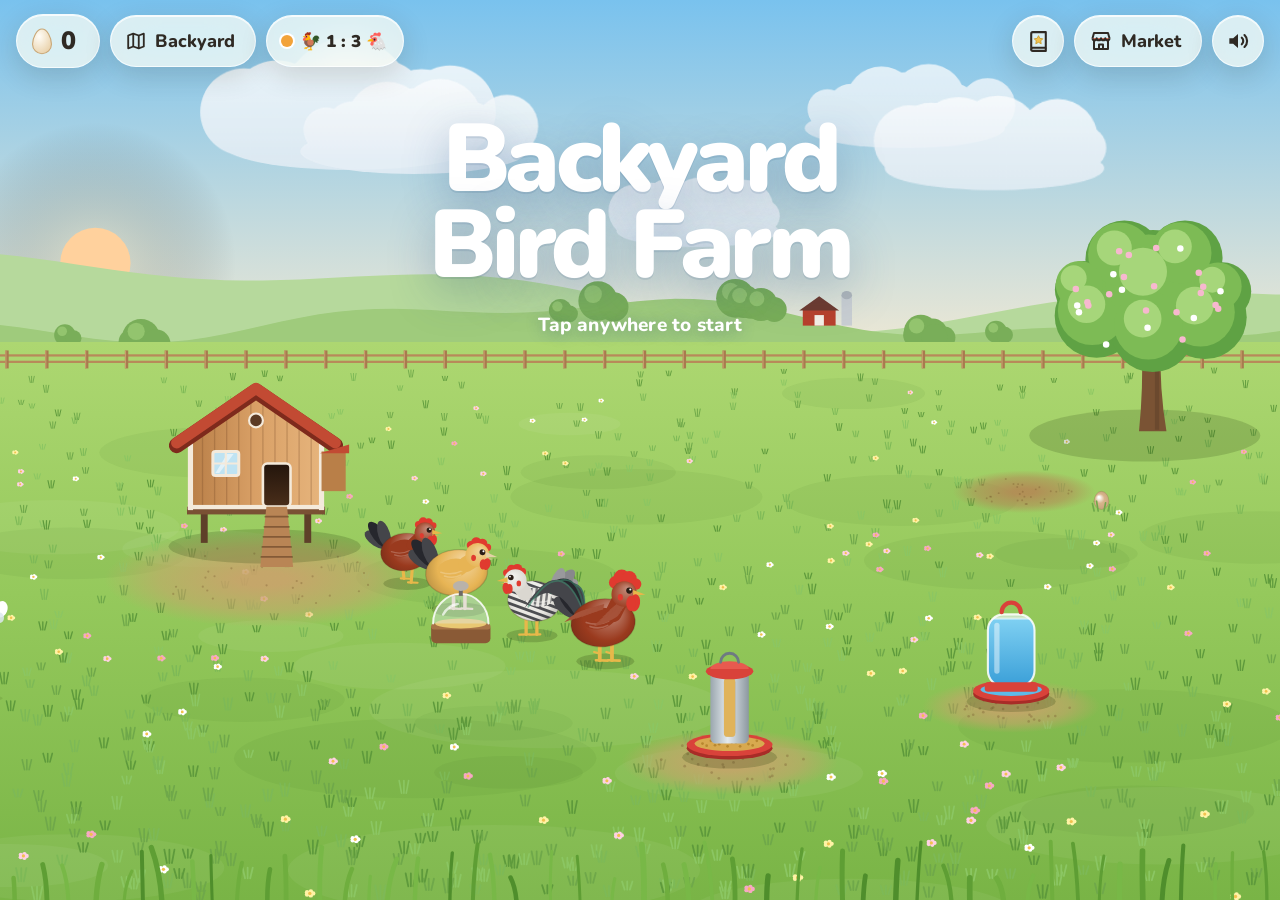
==== commit 2b88e02c: "Real genetics for every bird: genes, boys & girls, 130+ breeds - Every bird carries two copies of ea" ====
--- a/download/BackyardBirdFarm.html
+++ b/download/BackyardBirdFarm.html
@@ -967,6 +967,54 @@
   .farm-btn { max-width: 28vw; }
 }
 
+/* ---------- Genes: flock rows, the incubator's odds, gene chips ---------- */
+.flock-rows { display: flex; flex-direction: column; gap: 18px; }
+.flock-row { padding: 14px 16px; border-radius: 18px; background: var(--paper); box-shadow: 0 1px 0 rgba(0, 0, 0, .04), 0 4px 14px rgba(70, 50, 20, .07); }
+.flock-row-head { display: flex; align-items: baseline; justify-content: space-between; gap: 10px; flex-wrap: wrap; margin-bottom: 10px; }
+.flock-kind { font-size: 19px; font-weight: 900; letter-spacing: -.01em; }
+.flock-row .flock-status { margin: 0; font-size: 17px; }
+.flock-row .flock-count { box-shadow: none; background: var(--fill); padding: 6px 12px; }
+.flock-row .gauge { margin-top: 12px; }
+.flock-row .flock-say { margin-top: 10px; font-size: 15px; }
+.flock-ideal { margin: 4px 0 0; font-size: 13px; font-weight: 800; color: var(--ink-soft); }
+.grid-sub {
+  grid-column: 1 / -1;
+  padding: 6px 4px 0;
+  font-size: 15px;
+  font-weight: 900;
+  color: var(--ink-soft);
+  text-transform: uppercase;
+  letter-spacing: .04em;
+}
+.chip-list { display: flex; flex-wrap: wrap; gap: 8px; max-height: 136px; overflow-y: auto; flex: 1 1 300px; padding: 2px; }
+.dad-row { align-items: flex-start; }
+.dad-row .dad-label { width: 38px; padding-top: 10px; }
+.odds { flex-basis: 100%; padding: 12px 14px; border-radius: 16px; background: var(--fill); }
+.odds-head { font-size: 16px; font-weight: 900; margin-bottom: 8px; }
+.odds-row { display: grid; grid-template-columns: 44px 90px 1fr; align-items: center; gap: 8px; font-size: 14px; font-weight: 800; padding: 2px 0; }
+.odds-pct { text-align: right; font-weight: 900; }
+.odds-bar { height: 10px; border-radius: 5px; background: rgba(255, 255, 255, .8); overflow: hidden; }
+.odds-bar i { display: block; height: 100%; border-radius: 5px; background: linear-gradient(90deg, #F2C14E, #F28A2E); }
+.odds-label { color: var(--ink); }
+.odds-note { margin: 8px 0 0; font-size: 14px; font-weight: 800; color: var(--ink-soft); }
+.pick-egg.go { flex-basis: 100%; justify-content: center; height: 54px; font-size: 17px; background: var(--straw); }
+.pick-egg.go:disabled { background: var(--disabled); }
+.genes { margin-top: 10px; }
+.gene-row { display: flex; flex-wrap: wrap; gap: 6px; margin-top: 6px; }
+.gene-chip {
+  padding: 4px 10px;
+  border-radius: 12px;
+  background: #E9F2E0;
+  color: #2F5A22;
+  font-size: 13px;
+  font-weight: 800;
+}
+.gene-chip.carried { background: transparent; color: var(--ink-soft); box-shadow: inset 0 0 0 1.5px rgba(120, 104, 84, .35); border: 0; }
+.gene-chip.plain { background: var(--fill); color: var(--ink-soft); }
+@media (max-height: 560px) {
+  .card.editing .genes { display: none; }
+}
+
 </style>
 </head>
 <body>
@@ -1033,7 +1081,7 @@
   </button>
 
   <!-- Roosters and hens in the Backyard. The dot turns green when it's just right. -->
-  <button id="flockBtn" class="glass pill flock-btn" type="button" aria-label="Your flock" hidden>
+  <button id="flockBtn" class="glass pill flock-btn" type="button" aria-label="Your flock: boys and girls" hidden>
     <i id="flockDot" class="flock-dot" aria-hidden="true"></i>
     <span id="flockText">🐓 0 : 0 🐔</span>
   </button>
@@ -1159,22 +1207,9 @@
     </button>
   </div>
   <div class="sheet-scroll">
-    <div id="flockCounts" class="flock-counts"></div>
-    <p id="flockStatus" class="flock-status"></p>
-    <!-- The gauge: how many hens there are for every rooster -->
-    <div class="gauge" aria-hidden="true">
-      <div class="gauge-bar">
-        <span class="zone red" style="flex: 3"></span>
-        <span class="zone amber" style="flex: 3"></span>
-        <span class="zone green" style="flex: 6"></span>
-        <span class="zone amber" style="flex: 4"></span>
-      </div>
-      <i id="gaugeMarker" class="gauge-marker"></i>
-      <div class="gauge-labels"><span>Too many roosters</span><span>Just right</span><span>Lots of hens</span></div>
-    </div>
-    <p id="flockSay" class="flock-say"></p>
-    <p class="sheet-note">Chicken keepers say about <b>1 rooster for every 10 hens</b> is best. Roosters are the dads, too: pick one in the incubator and see what the chicks look like!</p>
-    <button id="flockShop" class="slot-btn flock-shop" type="button">Get hens or roosters at the Market</button>
+    <div id="flockRows" class="flock-rows"></div>
+    <p class="sheet-note">Girls lay the eggs and boys are the dads. Every kind of bird has its own best number of boys and girls. Pick a mom and a dad in the incubator to see what their babies might look like!</p>
+    <button id="flockShop" class="slot-btn flock-shop" type="button">Get girls or boys at the Market</button>
   </div>
 </section>
 
@@ -1211,6 +1246,11 @@
       <p id="cardMood" class="card-mood"></p>
       <p id="cardStats" class="card-stats"></p>
       <div id="growBar" class="grow-bar" hidden><span id="growFill"></span></div>
+      <!-- The genes this bird shows (solid) and secretly carries (dotted) -->
+      <div class="genes">
+        <span class="field-label">Genes</span>
+        <div id="cardGenes" class="gene-row"></div>
+      </div>
       <div class="dress">
         <span class="field-label">Dress up</span>
         <div id="dressRow" class="dress-row"></div>
@@ -1311,19 +1351,19 @@
   },
   pond: {
     name: "Duck Pond", emoji: "🦆", price: 40, house: "duck house",
-    water: "pond", trough: 2, capacity: 10, nests: 3, blurb: "Ducks, geese and swans",
+    water: "pond", trough: 3, capacity: 24, nests: 5, blurb: "Ducks, geese and swans",
     mascots: ["mallard", "pekin"], starter: ["pekin", "pekin"],
     welcome: "Welcome to the Duck Pond! Ducks love to swim 🦆",
   },
   meadow: {
     name: "Wildflower Meadow", emoji: "🌼", price: 100, house: "hutch",
-    water: "waterer", trough: 2.5, capacity: 12, nests: 4, blurb: "Quail, pheasants and turkeys",
+    water: "waterer", trough: 4, capacity: 30, nests: 6, blurb: "Quail, pheasants and turkeys",
     mascots: ["ringneck", "coturnix"], starter: ["coturnix", "coturnix", "coturnix"],
     welcome: "Welcome to the Wildflower Meadow! 🌼 Watch the tiny quail scurry",
   },
   lagoon: {
     name: "Flamingo Lagoon", emoji: "🦩", price: 250, house: "pavilion",
-    water: "lagoon", trough: 2, capacity: 8, nests: 3, blurb: "Flamingos and peacocks!",
+    water: "lagoon", trough: 3, capacity: 16, nests: 4, blurb: "Flamingos and peacocks!",
     mascots: ["flamingo", "peacock"], starter: ["flamingo", "flamingo"],
     welcome: "Welcome to the Flamingo Lagoon! 🦩 Tap a peacock to see its fan",
   },
@@ -1390,262 +1430,164 @@
   },
 };
 
-// Every breed you can raise. "species" says which kind of bird it is
-// (and so which farm it lives on). "egg" is the egg it lays.
+// Every breed you can raise, written as its GENES. (What each gene does
+// is explained in section 25, "BOYS, GIRLS & GENES".) Any gene a breed
+// doesn't list is the ordinary "wild" kind.
+//   species: which kind of animal (and so which farm it lives on)
+//   kind:    which birds it can have babies with (if not the same as species)
+//   tier:    for chickens, which coop you need before the Market sells it
+//   [a, b]:  two different copies of a gene (these breeds don't "breed true"!)
 const BREEDS = {
   // ---------- Chickens (Backyard) ----------
-  rir: {
-    species: "chicken", name: "Rhode Island Red", price: 8,
-    body: "#A13D22", shade: "#6E2412", light: "#C9603A", wing: "#7A2C16",
-    tail: "#2E1B12", tail2: "#4A2716", neck: "#B24A26",
-    comb: "#E03A2F", beak: "#E8A33A", legs: "#E8B84A", chick: "#E9B86A",
-    egg: { name: "Brown", color: "#B98256", speckle: true }, pitch: 1,
-  },
-  buff: {
-    species: "chicken", name: "Buff Orpington", price: 10,
-    body: "#E7B454", shade: "#C98E2E", light: "#F7D98E", wing: "#D49B3A",
-    tail: "#D49B3A", tail2: "#C98E2E", tailK: 0.75, fluffy: 0.18,
-    comb: "#E03A2F", beak: "#EEC06A", legs: "#E9CFA0", chick: "#FBE08B",
-    egg: { name: "Tan", color: "#E2C497" }, pitch: 0.92,
-  },
-  barred: {
-    species: "chicken", name: "Barred Rock", price: 12, pattern: "barred",
-    body: "#E9E7E2", shade: "#9A978F", light: "#FFFFFF", wing: "#B9B6AE",
-    tail: "#3A3A3E", tail2: "#5A5A5E", neck: "#D6D3CB",
-    comb: "#E03A2F", beak: "#E7C04A", legs: "#E7C04A", chick: "#34343A", chickSpot: "#F4F1E6",
-    egg: { name: "Brown", color: "#C79A6B", speckle: true }, pitch: 1.02,
-  },
-  leghorn: {
-    species: "chicken", name: "White Leghorn", price: 12, combType: "big", layBoost: 1.15,
-    body: "#FBFAF6", shade: "#D8D4CB", light: "#FFFFFF", wing: "#E8E4DB",
-    tail: "#EDEAE3", tail2: "#E0DCD2", earlobe: "#F3EFE6",
-    comb: "#E8352C", beak: "#F2C94C", legs: "#F2C94C", chick: "#FFF1A8",
-    egg: { name: "White", color: "#F8F4EA" }, pitch: 1.08,
-  },
-  australorp: {
-    species: "chicken", name: "Black Australorp", price: 14,
-    body: "#2A2B31", shade: "#141418", light: "#4F6663", wing: "#1E2025",
-    tail: "#16171B", tail2: "#2F3D3E", neck: "#30343A",
-    comb: "#E03A2F", beak: "#3D3B3A", legs: "#43434A", chick: "#2C2C31", chickSpot: "#EDE8DA",
-    egg: { name: "Brown", color: "#BF8F60" }, pitch: 0.95,
-  },
-  wyandotte: {
-    species: "chicken", name: "Silver Laced Wyandotte", price: 16, pattern: "laced", combType: "rose",
-    body: "#F3F1EC", shade: "#A9A69E", light: "#FFFFFF", wing: "#DAD7D0",
-    tail: "#2A2A2F", tail2: "#44444A", neck: "#E6E3DC",
-    comb: "#E03A2F", beak: "#E3BC4E", legs: "#E6C24E", chick: "#BDB8AC", chickStripe: "#7C776D",
-    egg: { name: "Light brown", color: "#D4AE84" }, pitch: 1,
-  },
-  sussex: {
-    species: "chicken", name: "Speckled Sussex", price: 16, pattern: "dots",
-    body: "#8E3E1E", shade: "#5A2310", light: "#B6603A", wing: "#6E2E16",
-    tail: "#2A1A12", tail2: "#5A2F1A", neck: "#A24E28",
-    comb: "#E03A2F", beak: "#E8C38A", legs: "#F0D9B0", chick: "#C98E5A", chickStripe: "#7A4A28",
-    egg: { name: "Light brown", color: "#D8B58C" }, pitch: 1,
-  },
-  cochin: {
-    species: "chicken", name: "Blue Cochin", price: 18, fluffy: 0.3, featherFeet: true, tailK: 0.6,
-    body: "#6F7F95", shade: "#4B586B", light: "#A2B1C4", wing: "#5E6C80",
-    tail: "#4B586B", tail2: "#3F4A5B", neck: "#7B8BA0",
-    comb: "#E03A2F", beak: "#E8C87A", legs: "#E8C87A", chick: "#8E96A2",
-    egg: { name: "Brown", color: "#C79C70" }, pitch: 0.9,
-  },
-  easter: {
-    species: "chicken", name: "Easter Egger", price: 20, pattern: "speckle", combType: "pea",
-    body: "#9C7650", shade: "#6F5236", light: "#C9A27A", wing: "#7E5E3E",
-    tail: "#3A2C22", tail2: "#5A4330", muffs: "#DCC7A8",
-    comb: "#D8473A", beak: "#8F8676", legs: "#7F8C74", chick: "#D8B27A", chickStripe: "#8A6440",
-    egg: { name: "Blue", color: "#9FD3CE" }, pitch: 0.97,
-  },
-  polish: {
-    species: "chicken", name: "Polish", price: 22, crest: "#FFFFFF", combType: "tiny",
-    body: "#26272D", shade: "#121317", light: "#44474F", wing: "#1D1E23",
-    tail: "#15161A", tail2: "#2A2B31", neck: "#2A2B31",
-    comb: "#D8473A", beak: "#8E8A84", legs: "#6E6C74", chick: "#2C2C31", chickSpot: "#FFFFFF",
-    egg: { name: "White", color: "#F8F4EA" }, pitch: 1.1,
-  },
-  marans: {
-    species: "chicken", name: "Cuckoo Marans", price: 24, pattern: "cuckoo",
-    body: "#C9C6BF", shade: "#7B7872", light: "#ECEAE4", wing: "#A6A39C",
-    tail: "#55534F", tail2: "#77746E", neck: "#BDBAB3",
-    comb: "#E03A2F", beak: "#E3D2A6", legs: "#EDE0BC", chick: "#3A3A3F", chickSpot: "#E8E2D2",
-    egg: { name: "Chocolate", color: "#6B3E23", speckle: true }, pitch: 0.98,
-  },
-  olive: {
-    species: "chicken", name: "Olive Egger", price: 26, pattern: "speckle", combType: "pea",
-    body: "#6E5A44", shade: "#46382A", light: "#9C8266", wing: "#56463A",
-    tail: "#2A2420", tail2: "#43372C", muffs: "#BFA48A",
-    comb: "#D8473A", beak: "#7F7A70", legs: "#6F7C66", chick: "#8E7A5E", chickStripe: "#4E3E2C",
-    egg: { name: "Olive", color: "#8E9A5C" }, pitch: 0.97,
-  },
-  silkie: {
-    species: "chicken", name: "Silkie", price: 30, silkie: true,
-    body: "#FFFDF6", shade: "#E6DFCF", light: "#FFFFFF", wing: "#EFE9DB",
-    tail: "#FFFDF6", face: "#4B3F63",
-    comb: "#5B4E6E", beak: "#6E6A7A", legs: "#5E5870", chick: "#FFF6DC",
-    egg: { name: "Cream", color: "#F3E6CC" }, pitch: 1.15,
-  },
-
-  // ---------- Special crosses (you can only get these by hatching!) ----------
-  // "cross" breeds aren't sold at the Market. "boy" is how the boys look
-  // different from the girls. With "sex-link" chickens you can tell the
-  // boys from the girls the day they hatch, just by their color!
-  blackStar: {
-    species: "chicken", name: "Black Star", price: 0, cross: true, layBoost: 1.2,
-    body: "#26272D", shade: "#121317", light: "#4A4F4A", wing: "#1E1F24",
-    tail: "#16171B", tail2: "#2F3D3E", neck: "#B5652B", hackle: "#C9772E",
-    comb: "#E03A2F", beak: "#6E5A40", legs: "#5E5A50", chick: "#2C2C31",
-    egg: { name: "Brown", color: "#B98256", speckle: true }, pitch: 0.98,
-    boy: { pattern: "barred", body: "#E9E7E2", shade: "#9A978F", light: "#FFFFFF", wing: "#B9B6AE", tail: "#3A3A3E", tail2: "#5A5A5E",
-      neck: "#D6D3CB", hackle: "#E8E2D2", beak: "#E7C04A", legs: "#E7C04A", chickSpot: "#F4F1E6" },
-  },
-  goldenComet: {
-    species: "chicken", name: "Golden Comet", price: 0, cross: true, layBoost: 1.25,
-    body: "#C77A3A", shade: "#8E4E22", light: "#E8A866", wing: "#A8602C",
-    tail: "#F2EEE4", tail2: "#E0D8C8", neck: "#D08A48",
-    comb: "#E03A2F", beak: "#E8B84A", legs: "#E8C06A", chick: "#E3A860",
-    egg: { name: "Brown", color: "#BE8A5A" }, pitch: 1.02,
-    boy: { body: "#F6F2E8", shade: "#D8D0BE", light: "#FFFFFF", wing: "#E8E0D0", neck: "#F2E6D0", hackle: "#E8B878",
-      tail: "#EDEAE3", tail2: "#D9A060", chick: "#FFF1B0" },
-  },
-  cinnamonQueen: {
-    species: "chicken", name: "Cinnamon Queen", price: 0, cross: true, layBoost: 1.2,
-    body: "#9C4A26", shade: "#662C14", light: "#C9723E", wing: "#7C3818",
-    tail: "#F0E8DA", tail2: "#8E4A24", neck: "#E2C8A8", hackle: "#F0E2CC",
-    comb: "#E03A2F", beak: "#E8B84A", legs: "#E8C06A", chick: "#D39050",
-    egg: { name: "Brown", color: "#B27A4E" }, pitch: 1,
-    boy: { pattern: "laced", body: "#F3F1EC", shade: "#A9A69E", light: "#FFFFFF", wing: "#DAD7D0", neck: "#E6E3DC",
-      hackle: "#F4F2EE", tail: "#2A2A2F", tail2: "#C9723E", chick: "#FFF0B8" },
-  },
-  austraWhite: {
-    species: "chicken", name: "Austra White", price: 0, cross: true, layBoost: 1.25, pattern: "flecks", combType: "big",
-    body: "#F6F4EE", shade: "#D2CEC4", light: "#FFFFFF", wing: "#E4E0D6",
-    tail: "#EDEAE3", tail2: "#2A2B31", neck: "#F6F4EE",
-    comb: "#E8352C", beak: "#F2C94C", legs: "#E8D8A0", chick: "#F4F0DA", chickSpot: "#8E8E96",
-    egg: { name: "Cream", color: "#F1E4CC" }, pitch: 1.05,
-  },
-  mix: {
-    // Every Barnyard Mix has its own genes, so these colors are just a backup
-    species: "chicken", name: "Barnyard Mix", price: 0, cross: true,
-    body: "#B07A4A", shade: "#7A4E2A", light: "#D8A878", wing: "#8E5E36",
-    tail: "#2E2218", tail2: "#4A3424", neck: "#C08A56",
-    comb: "#E03A2F", beak: "#E8B84A", legs: "#E8C06A", chick: "#E9C27A",
-    egg: { name: "Brown", color: "#C1905F" }, pitch: 1,
-  },
-
-  // ---------- Ducks, geese & swans (Duck Pond) ----------
-  pekin: {
-    species: "duck", name: "Pekin Duck", price: 14,
-    body: "#FFFDF4", shade: "#E4DCC8", light: "#FFFFFF", wing: "#F2ECDD", tail: "#EFE8D6",
-    neck: "#FFFDF4", head: "#FFFDF4", bill: "#F2A93B", feet: "#F2A93B", chick: "#FFE27A",
-    egg: { name: "Duck", color: "#F6F2E6" },
-  },
-  mallard: {
-    species: "duck", name: "Mallard", price: 16,
-    body: "#BDB8AF", shade: "#8E8980", light: "#E2DED6", wing: "#8C8378", chest: "#7A4A2E",
-    tail: "#2C2C30", curl: "#1E1E22", neck: "#1F6B3A", head: "#1B5E34", headLight: "#3FA36A", ring: "#FFFFFF",
-    bill: "#D9CB4A", feet: "#F09A3A", speculum: "#3F5FD8", chick: "#E6C766", chickStripe: "#6E5530",
-    egg: { name: "Pale green", color: "#D9E8CF" },
-  },
-  runner: {
-    species: "duck", name: "Indian Runner", price: 18, upright: true,
-    body: "#D8C2A0", shade: "#A88F6C", light: "#F2E4CC", wing: "#BCA37F", tail: "#A88F6C",
-    neck: "#F4F0E6", head: "#C9B08A", bill: "#B8C050", feet: "#F09A3A", chick: "#F0D48A",
-    egg: { name: "Blue-green", color: "#C3E3D6" },
-  },
-  swedish: {
-    species: "duck", name: "Swedish Blue", price: 18,
-    body: "#5E7189", shade: "#3F4E62", light: "#8A9DB4", wing: "#4E5F75", tail: "#3F4E62",
-    neck: "#5E7189", head: "#4A5B70", bib: "#F4F2EC", bill: "#6F7F8E", feet: "#5B4A3E",
-    chick: "#4D5566", chickSpot: "#F0E9D8", egg: { name: "Duck", color: "#E9EFEA" },
-  },
-  call: {
-    species: "duck", name: "Call Duck", price: 20, small: 0.72,
-    body: "#FFFDF4", shade: "#E6DECB", light: "#FFFFFF", wing: "#F2ECDD", tail: "#EFE8D6",
-    neck: "#FFFDF4", head: "#FFFDF4", bill: "#F2B23B", feet: "#F2A93B", chick: "#FFE680",
-    egg: { name: "Tiny duck", color: "#F4F0E4" },
-  },
-  embden: {
-    species: "goose", name: "Embden Goose", price: 34,
-    body: "#FBFAF4", shade: "#DCD6C8", light: "#FFFFFF", wing: "#EDE8DC", tail: "#E7E1D3",
-    neck: "#FBFAF4", head: "#FBFAF4", bill: "#F2913B", feet: "#F2913B", chick: "#EFD98A",
-    egg: { name: "Goose", color: "#FBF9F1" },
-  },
-  muteSwan: {
-    species: "goose", swan: true, name: "Mute Swan", price: 60, baby: "cygnet",
-    body: "#FFFFFF", shade: "#DCDDE2", light: "#FFFFFF", wing: "#F3F3F6", tail: "#E8E8EC",
-    neck: "#FFFFFF", head: "#FFFFFF", bill: "#F07A2E", knob: "#1E1E22", feet: "#3A3A40", chick: "#B9BCC4",
-    egg: { name: "Swan", color: "#E3EBDD" },
-  },
-  blackSwan: {
-    species: "goose", swan: true, name: "Black Swan", price: 80, baby: "cygnet",
-    body: "#26262C", shade: "#101014", light: "#4A4A54", wing: "#1C1C22", wingTip: "#F4F4F6", tail: "#18181D",
-    neck: "#26262C", head: "#26262C", bill: "#D8303A", band: "#FFFFFF", feet: "#2A2A30", chick: "#8E8E96",
-    egg: { name: "Swan", color: "#D4E2CE" },
-  },
+  // Cozy Coop
+  rir:          { species: "chicken", name: "Rhode Island Red", short: "Rhode Island Red", price: 8, tier: 1, genes: { base: "R", tone: "Mh", brownEgg: 3, lay: 1.1 } },
+  newHampshire: { species: "chicken", name: "New Hampshire", price: 8, tier: 1, genes: { base: "R", tone: "n", brownEgg: 3, lay: 1.05 } },
+  buff:         { species: "chicken", name: "Buff Orpington", short: "Orpington", price: 10, tier: 1, genes: { base: "R", tone: "di", skinY: "W", fluff: 0.18, size: 1.1 } },
+  barred:       { species: "chicken", name: "Barred Rock", short: "Rock", price: 10, tier: 1, genes: { base: "E", bar: "B", brownEgg: 2.5 } },
+  whiteRock:    { species: "chicken", name: "White Rock", short: "Rock", price: 10, tier: 1, genes: { base: "R", recW: "c", silver: "S", brownEgg: 2.5 } },
+  leghorn:      { species: "chicken", name: "White Leghorn", short: "Leghorn", price: 12, tier: 1, genes: { base: "E", domW: "I", lobe: "Wl", brownEgg: 0, combSize: 1.4, lay: 1.25 } },
+  australorp:   { species: "chicken", name: "Black Australorp", short: "Australorp", price: 12, tier: 1, genes: { base: "E", skinY: "W", brownEgg: 2.5, lay: 1.2, fluff: 0.08 } },
+  wyandotte:    { species: "chicken", name: "Silver Laced Wyandotte", short: "Wyandotte", price: 14, tier: 1, genes: { base: "R", silver: "S", pat: "lace", rose: "Rc", fluff: 0.1 } },
+  sussex:       { species: "chicken", name: "Speckled Sussex", short: "Sussex", price: 14, tier: 1, genes: { base: "R", tone: "Mh", pat: "mot", skinY: "W" } },
+  easter:       { species: "chicken", name: "Easter Egger", price: 16, tier: 1, genes: { base: "p", blueEgg: "O", pea: "Pc", beard: "Mb", brownEgg: 0.5 } },
+  delaware:     { species: "chicken", name: "Delaware", price: 14, tier: 1, genes: { base: "R", silver: "S", pat: "col", bar: "B", brownEgg: 2.5 } },
+  dominique:    { species: "chicken", name: "Dominique", price: 14, tier: 1, genes: { base: "E", bar: "B", rose: "Rc", brownEgg: 2 } },
+  // Farmhouse Coop
+  brownLeghorn: { species: "chicken", name: "Brown Leghorn", short: "Leghorn", price: 14, tier: 2, genes: { base: "p", lobe: "Wl", brownEgg: 0, combSize: 1.4, lay: 1.2 } },
+  goldWyandotte:{ species: "chicken", name: "Gold Laced Wyandotte", short: "Wyandotte", price: 16, tier: 2, genes: { base: "R", tone: "n", pat: "lace", rose: "Rc", fluff: 0.1 } },
+  blueLacedRed: { species: "chicken", name: "Blue Laced Red Wyandotte", short: "Wyandotte", price: 20, tier: 2, genes: { base: "R", tone: "Mh", pat: "lace", blue: ["Bl", "bl"], rose: "Rc", fluff: 0.1 } },
+  lightSussex:  { species: "chicken", name: "Light Sussex", short: "Sussex", price: 16, tier: 2, genes: { base: "R", silver: "S", pat: "col", skinY: "W" } },
+  cochin:       { species: "chicken", name: "Blue Cochin", short: "Cochin", price: 18, tier: 2, genes: { base: "E", blue: ["Bl", "bl"], feet: "Pti", fluff: 0.3, size: 1.1 } },
+  buffCochin:   { species: "chicken", name: "Buff Cochin", short: "Cochin", price: 18, tier: 2, genes: { base: "R", tone: "di", feet: "Pti", fluff: 0.3, size: 1.1 } },
+  lightBrahma:  { species: "chicken", name: "Light Brahma", short: "Brahma", price: 20, tier: 2, genes: { base: "R", silver: "S", pat: "col", feet: "Pti", pea: "Pc", size: 1.25, fluff: 0.12 } },
+  jerseyGiant:  { species: "chicken", name: "Jersey Giant", price: 18, tier: 2, genes: { base: "E", size: 1.3, brownEgg: 2.5 } },
+  marans:       { species: "chicken", name: "Cuckoo Marans", short: "Marans", price: 20, tier: 2, genes: { base: "E", bar: "B", brownEgg: 4, skinY: "W" } },
+  bcMarans:     { species: "chicken", name: "Black Copper Marans", short: "Marans", price: 24, tier: 2, genes: { base: "ER", tone: "Mh", brownEgg: 4, feet: "Pti", skinY: "W" } },
+  welsummer:    { species: "chicken", name: "Welsummer", price: 20, tier: 2, genes: { base: "p", tone: "Mh", brownEgg: 3.5, speckEgg: "Sp" } },
+  barnevelder:  { species: "chicken", name: "Barnevelder", price: 22, tier: 2, genes: { base: "p", tone: "Mh", pat: "dlace", brownEgg: 3.5 } },
+  ameraucana:   { species: "chicken", name: "Blue Ameraucana", short: "Ameraucana", price: 24, tier: 2, genes: { base: "E", blue: ["Bl", "bl"], blueEgg: "O", pea: "Pc", beard: "Mb", brownEgg: 0 } },
+  creamLegbar:  { species: "chicken", name: "Cream Legbar", short: "Legbar", price: 26, tier: 2, genes: { base: "p", tone: "di", bar: "B", crest: ["Cr", "cr"], blueEgg: "O", lobe: "Wl", brownEgg: 0 } },
+  blueAndalusian:{ species: "chicken", name: "Blue Andalusian", short: "Andalusian", price: 20, tier: 2, genes: { base: "E", blue: ["Bl", "bl"], lobe: "Wl", brownEgg: 0, combSize: 1.3 } },
+  olive:        { species: "chicken", name: "Olive Egger", price: 26, tier: 2, genes: { base: "ER", tone: "Mh", blueEgg: "O", brownEgg: 3.5, pea: "Pc" } },
+  lavenderOrp:  { species: "chicken", name: "Lavender Orpington", short: "Orpington", price: 24, tier: 2, genes: { base: "E", lav: "lav", skinY: "W", fluff: 0.2, size: 1.1 } },
+  chocolateOrp: { species: "chicken", name: "Chocolate Orpington", short: "Orpington", price: 26, tier: 2, genes: { base: "E", choc: "ch", skinY: "W", fluff: 0.2, size: 1.1 } },
+  ancona:       { species: "chicken", name: "Ancona", price: 16, tier: 2, genes: { base: "E", pat: "mot", lobe: "Wl", brownEgg: 0, combSize: 1.25 } },
+  hamburg:      { species: "chicken", name: "Silver Spangled Hamburg", short: "Hamburg", price: 18, tier: 2, genes: { base: "R", silver: "S", pat: "spang", rose: "Rc", lobe: "Wl", brownEgg: 0, size: 0.9 } },
+  turken:       { species: "chicken", name: "Naked Neck", short: "Naked Neck", price: 18, tier: 2, genes: { base: "R", tone: "Mh", naked: "Na", brownEgg: 2.5 } },
+  // Chicken Palace
+  polish:       { species: "chicken", name: "Polish", price: 26, tier: 3, genes: { base: "E", crest: "Cr", wcrest: "Wc", vcomb: "D", lobe: "Wl", brownEgg: 0 } },
+  silkie:       { species: "chicken", name: "Silkie", price: 30, tier: 3, genes: { recW: "c", silkie: "h", skin: "Fm", crest: "Cr", feet: "Pti", toes: "Po", rose: "Rc", pea: "Pc", brownEgg: 0.5, size: 0.75 } },
+  frizzle:      { species: "chicken", name: "Frizzle", price: 28, tier: 3, genes: { base: "R", tone: "di", frizzle: ["F", "f"], skinY: "W", fluff: 0.1 } },
+  faverolles:   { species: "chicken", name: "Salmon Faverolles", short: "Faverolles", price: 26, tier: 3, genes: { base: "p", silver: "S", tone: "di", beard: "Mb", feet: "Pti", toes: "Po", skinY: "W", fluff: 0.15, brownEgg: 1 } },
+  houdan:       { species: "chicken", name: "Houdan", price: 28, tier: 3, genes: { base: "E", pat: "mot", crest: "Cr", vcomb: "D", toes: "Po", beard: "Mb", lobe: "Wl", skinY: "W", brownEgg: 0 } },
+  sultan:       { species: "chicken", name: "Sultan", price: 32, tier: 3, genes: { recW: "c", crest: "Cr", beard: "Mb", vcomb: "D", feet: "Pti", toes: "Po", lobe: "Wl", skinY: "W", brownEgg: 0, size: 0.85 } },
+  araucana:     { species: "chicken", name: "Araucana", price: 30, tier: 3, genes: { base: "E", blueEgg: "O", pea: "Pc", rump: "Rp", tufts: "Et", brownEgg: 0 } },
+  ayamCemani:   { species: "chicken", name: "Ayam Cemani", price: 40, tier: 3, genes: { base: "E", skin: "Fm", brownEgg: 1, size: 0.9 } },
+  sebright:     { species: "chicken", name: "Golden Sebright", short: "Sebright", price: 30, tier: 3, genes: { base: "R", tone: "n", pat: "lace", rose: "Rc", henny: "Hf", size: 0.5, brownEgg: 0.5 } },
+  serama:       { species: "chicken", name: "Serama", price: 34, tier: 3, genes: { base: "p", size: 0.4, brownEgg: 1.5 } },
+  phoenix:      { species: "chicken", name: "Silver Phoenix", short: "Phoenix", price: 32, tier: 3, genes: { base: "p", silver: "S", longTail: "gt", lobe: "Wl", brownEgg: 1, size: 0.85 } },
+  spitzhauben:  { species: "chicken", name: "Appenzeller Spitzhauben", short: "Spitzhauben", price: 28, tier: 3, genes: { base: "R", silver: "S", pat: "spang", crest: "Cr", vcomb: "D", lobe: "Wl", brownEgg: 0 } },
+  // hatched only
+  mix:          { species: "chicken", name: "Barnyard Mix", price: 0, cross: true },
+
+  // ---------- Ducks & Muscovies (Duck Pond) ----------
+  pekin:        { species: "duck", name: "Pekin Duck", short: "Pekin", price: 14, genes: { white: "c", size: 1.1, lay: 1.1 } },
+  mallard:      { species: "duck", name: "Mallard", price: 16, genes: { base: "M", size: 0.85, blueEgg: "O" } },
+  rouen:        { species: "duck", name: "Rouen", price: 20, genes: { base: "M", size: 1.3, lay: 0.85 } },
+  runner:       { species: "duck", name: "Indian Runner", short: "Runner", price: 18, genes: { base: "md", brown: "d", bib: "mag", upright: 1, blueEgg: "O", lay: 1.2 } },
+  swedish:      { species: "duck", name: "Swedish Blue", short: "Swedish", price: 18, genes: { base: "E", blue: ["Bl", "bl"], bib: "bib" } },
+  call:         { species: "duck", name: "Call Duck", short: "Call Duck", price: 20, genes: { white: "c", size: 0.62 } },
+  cayuga:       { species: "duck", name: "Cayuga", price: 20, genes: { base: "E", darkEgg: "Cu" } },
+  khakiCampbell:{ species: "duck", name: "Khaki Campbell", short: "Campbell", price: 18, genes: { base: "md", brown: "d", lay: 1.35 } },
+  crestedDuck:  { species: "duck", name: "Crested Duck", short: "Crested", price: 22, genes: { white: "c", crest: ["Cr", "cr"] } },
+  magpieDuck:   { species: "duck", name: "Magpie Duck", short: "Magpie", price: 20, genes: { base: "E", bib: "mag" } },
+  welshHarlequin:{ species: "duck", name: "Welsh Harlequin", short: "Harlequin", price: 22, genes: { base: "M", brown: "d", harl: "hq", lay: 1.2 } },
+  appleyard:    { species: "duck", name: "Silver Appleyard", short: "Appleyard", price: 24, genes: { base: "M", harl: "hq", size: 1.15 } },
+  buffDuck:     { species: "duck", name: "Buff Orpington Duck", short: "Buff Duck", price: 20, genes: { base: "md", brown: "d", blue: ["Bl", "bl"] } },
+  muscovy:      { species: "duck", kind: "muscovy", name: "Muscovy", price: 22, incubate: 35, genes: { pied: ["Pi", "pi"] } },
+  whiteMuscovy: { species: "duck", kind: "muscovy", name: "White Muscovy", short: "Muscovy", price: 24, incubate: 35, genes: { white: "c" } },
+  blueMuscovy:  { species: "duck", kind: "muscovy", name: "Blue Muscovy", short: "Muscovy", price: 26, incubate: 35, genes: { blue: ["Bl", "bl"], pied: ["Pi", "pi"] } },
+  mixDuck:      { species: "duck", name: "Duck Mix", price: 0, cross: true },
+  mixMuscovy:   { species: "duck", kind: "muscovy", name: "Muscovy Mix", price: 0, cross: true, incubate: 35 },
+  mulard:       { species: "duck", kind: "mule", name: "Mulard", price: 0, cross: true, incubate: 32 },
+
+  // ---------- Geese & swans (Duck Pond) ----------
+  embden:       { species: "goose", name: "Embden Goose", short: "Embden", price: 34, genes: { white: "c", size: 1.25 } },
+  toulouse:     { species: "goose", name: "Toulouse Goose", short: "Toulouse", price: 36, genes: { dewlap: "Dw", size: 1.3 } },
+  african:      { species: "goose", name: "African Goose", short: "African", price: 40, genes: { knob: "K", dewlap: "Dw", size: 1.25 } },
+  chinese:      { species: "goose", name: "Brown Chinese Goose", short: "Chinese", price: 30, genes: { knob: "K", size: 0.9, lay: 1.3 } },
+  whiteChinese: { species: "goose", name: "White Chinese Goose", short: "Chinese", price: 32, genes: { knob: "K", white: "c", size: 0.9, lay: 1.3 } },
+  sebastopol:   { species: "goose", name: "Sebastopol Goose", short: "Sebastopol", price: 44, genes: { white: "c", curl: "Cu" } },
+  pilgrim:      { species: "goose", name: "Pilgrim Goose", short: "Pilgrim", price: 36, genes: { sd: "Sd" } },
+  americanBuff: { species: "goose", name: "American Buff Goose", short: "Buff Goose", price: 38, genes: { buff: "g", size: 1.1 } },
+  pomeranian:   { species: "goose", name: "Pomeranian Goose", short: "Pomeranian", price: 38, genes: { saddle: "sb" } },
+  mixGoose:     { species: "goose", name: "Goose Mix", price: 0, cross: true },
+  muteSwan:     { species: "goose", kind: "swan", name: "Mute Swan", price: 60, baby: "cygnet", incubate: 36, genes: { bill: "or", knob: "Kn" } },
+  polishSwan:   { species: "goose", kind: "swan", name: "Polish Mute Swan", short: "Mute Swan", price: 70, baby: "cygnet", incubate: 36, genes: { bill: "or", knob: "Kn", polish: "pl" } },
+  blackSwan:    { species: "goose", kind: "swan", name: "Black Swan", price: 80, baby: "cygnet", incubate: 36, genes: { black: "Bk", bill: "rd" } },
+  trumpeter:    { species: "goose", kind: "swan", name: "Trumpeter Swan", price: 90, baby: "cygnet", incubate: 33, genes: { bill: "bk", size: 1.15 } },
+  mixSwan:      { species: "goose", kind: "swan", name: "Swan Mix", price: 0, cross: true, baby: "cygnet", incubate: 36 },
 
   // ---------- Game birds (Wildflower Meadow) ----------
-  coturnix: {
-    species: "quail", name: "Coturnix Quail", price: 6, pattern: "streak",
-    body: "#9C7A55", shade: "#6A4E34", light: "#C9A77E", wing: "#7E6044", head: "#8A6A48",
-    breast: "#C9A77E", brow: "#F2E6CC", legs: "#E8B8A0", chick: "#C9A77E", chickStripe: "#6A4E34",
-    egg: { name: "Speckled", color: "#EFE3C8", blotch: true },
-  },
-  california: {
-    species: "quail", name: "California Quail", price: 12, pattern: "scaled",
-    body: "#7C8A9C", shade: "#55606E", light: "#A6B2C0", wing: "#8C7658", head: "#7E6B56",
-    breast: "#6F8096", belly: "#E8D6B0", face: "#1E1E22", plume: "#1E1E22", legs: "#8E8C94",
-    chick: "#C9B08A", chickStripe: "#6E5530", egg: { name: "Speckled", color: "#EFE6CF", blotch: true },
-  },
-  guinea: {
-    species: "guinea", name: "Guinea Fowl", price: 16,
-    body: "#4B4F5C", shade: "#2E313A", light: "#6E7384", dot: "#FFFFFF",
-    face: "#DCEAF5", wattle: "#D8473A", casque: "#9C6A3E", beak: "#E9D8B4", legs: "#6E6A6E",
-    chick: "#B89868", chickStripe: "#6E5530", egg: { name: "Speckled tan", color: "#DCC39C", speckle: true },
-  },
-  ringneck: {
-    species: "pheasant", name: "Ring-necked Pheasant", price: 24,
-    body: "#B8642E", shade: "#7A3A18", light: "#E08A48", wing: "#8E6A4A", tail: "#9C7A50", bars: "#4A3420",
-    neck: "#1E5A4A", head: "#2A3A7A", headLight: "#4A6AB4", ring: "#FFFFFF", wattle: "#D8303A", ear: "#1E5A4A",
-    beak: "#E6D6A8", legs: "#9A9086", chick: "#C9A77E", chickStripe: "#6A4E34",
-    egg: { name: "Olive-brown", color: "#A5956C" },
-  },
-  goldenPh: {
-    species: "pheasant", name: "Golden Pheasant", price: 40,
-    body: "#D8342A", shade: "#9C1E18", light: "#FF5A40", wing: "#2F4FA8", tail: "#B89048", bars: "#4A3420",
-    neck: "#F2A33A", head: "#F2C14E", headLight: "#FFE27A", crest: "#FFD23A", cape: "#F28A2E", capeBar: "#1E1E22",
-    beak: "#F2C14E", legs: "#C9A87A", chick: "#C9A77E", chickStripe: "#6A4E34",
-    egg: { name: "Cream", color: "#EEDDB8" },
-  },
-  turkey: {
-    species: "turkey", name: "Bronze Turkey", price: 36,
-    body: "#5A4432", shade: "#2E2218", light: "#8A6A48", sheen: "#4E7A5E", wing: "#6E5A46", wingBar: "#F4EFE6",
-    tail: "#5A4432", tailBand: "#E6D6B8", neck: "#B89CA0", head: "#9CC8E8", wattle: "#D8303A", beard: "#1E1A16",
-    beak: "#E6D8B8", legs: "#D9A89A", chick: "#D8C29A",
-    egg: { name: "Speckled", color: "#E8D6B8", speckle: true },
-  },
+  coturnix:     { species: "quail", name: "Coturnix Quail", short: "Coturnix", price: 6, genes: {} },
+  goldenQuail:  { species: "quail", name: "Golden Coturnix", short: "Coturnix", price: 8, genes: { gold: "Y" } },
+  englishWhite: { species: "quail", name: "English White Quail", short: "Coturnix", price: 8, genes: { white: "wh" } },
+  tibetan:      { species: "quail", name: "Tibetan Quail", short: "Coturnix", price: 8, genes: { dark: "Tb" } },
+  tuxedoQuail:  { species: "quail", name: "Tuxedo Quail", short: "Coturnix", price: 10, genes: { dark: "Tb", tux: "s" } },
+  celadonQuail: { species: "quail", name: "Celadon Quail", short: "Coturnix", price: 10, genes: { celadon: "ce" } },
+  jumboQuail:   { species: "quail", name: "Jumbo Coturnix", short: "Coturnix", price: 10, genes: { size: 1.35 } },
+  mixQuail:     { species: "quail", name: "Quail Mix", price: 0, cross: true },
+  california:   { species: "quail", kind: "calQuail", name: "California Quail", price: 12, incubate: 22, genes: {} },
+  bobwhite:     { species: "quail", kind: "bobwhite", name: "Bobwhite Quail", short: "Bobwhite", price: 14, incubate: 23, genes: {} },
+  snowflake:    { species: "quail", kind: "bobwhite", name: "Snowflake Bobwhite", short: "Bobwhite", price: 16, incubate: 23, genes: { snow: "sn" } },
+  mixBobwhite:  { species: "quail", kind: "bobwhite", name: "Bobwhite Mix", price: 0, cross: true, incubate: 23 },
+  guinea:       { species: "guinea", name: "Pearl Guinea", short: "Guinea", price: 16, genes: {} },
+  lavenderGuinea:{ species: "guinea", name: "Lavender Guinea", short: "Guinea", price: 18, genes: { lav: "lv" } },
+  whiteGuinea:  { species: "guinea", name: "White Guinea", short: "Guinea", price: 18, genes: { white: "c" } },
+  royalPurple:  { species: "guinea", name: "Royal Purple Guinea", short: "Guinea", price: 20, genes: { pearl: "pt" } },
+  buffGuinea:   { species: "guinea", name: "Buff Guinea", short: "Guinea", price: 20, genes: { buff: "br" } },
+  piedGuinea:   { species: "guinea", name: "Pied Guinea", short: "Guinea", price: 20, genes: { pied: ["Pi", "pi"] } },
+  mixGuinea:    { species: "guinea", name: "Guinea Mix", price: 0, cross: true },
+  ringneck:     { species: "pheasant", name: "Ring-necked Pheasant", short: "Pheasant", price: 24, genes: {} },
+  blackneck:    { species: "pheasant", name: "Blackneck Pheasant", short: "Pheasant", price: 24, genes: { ring: "rg" } },
+  melanistic:   { species: "pheasant", name: "Melanistic Mutant Pheasant", short: "Pheasant", price: 30, genes: { mel: "Mel" } },
+  whitePheasant:{ species: "pheasant", name: "White Pheasant", short: "Pheasant", price: 30, genes: { white: "c" } },
+  buffPheasant: { species: "pheasant", name: "Buff Pheasant", short: "Pheasant", price: 30, genes: { fawn: "fw" } },
+  mixPheasant:  { species: "pheasant", name: "Pheasant Mix", price: 0, cross: true },
+  goldenPh:     { species: "pheasant", kind: "ruffed", name: "Golden Pheasant", short: "Golden Pheasant", price: 40, incubate: 23, genes: {} },
+  yellowGolden: { species: "pheasant", kind: "ruffed", name: "Yellow Golden Pheasant", short: "Golden Pheasant", price: 50, incubate: 23, genes: { yellow: "yg" } },
+  darkThroated: { species: "pheasant", kind: "ruffed", name: "Dark-throated Golden Pheasant", short: "Golden Pheasant", price: 50, incubate: 23, genes: { dark: "Dt" } },
+  ladyAmherst:  { species: "pheasant", kind: "ruffed", name: "Lady Amherst's Pheasant", short: "Lady Amherst", price: 50, incubate: 23, genes: { amherst: "A" } },
+  mixRuffed:    { species: "pheasant", kind: "ruffed", name: "Ruffed Pheasant Mix", price: 0, cross: true, incubate: 23 },
+  silverPh:     { species: "pheasant", kind: "silverPh", name: "Silver Pheasant", price: 50, incubate: 25, genes: {} },
+  reeves:       { species: "pheasant", kind: "reeves", name: "Reeves's Pheasant", price: 60, incubate: 25, genes: {} },
+  turkey:       { species: "turkey", name: "Bronze Turkey", short: "Turkey", price: 36, genes: {} },
+  blackSpanish: { species: "turkey", name: "Black Spanish Turkey", short: "Turkey", price: 36, genes: { base: "B" } },
+  bourbonRed:   { species: "turkey", name: "Bourbon Red Turkey", short: "Turkey", price: 38, genes: { base: "b" } },
+  narragansett: { species: "turkey", name: "Narragansett Turkey", short: "Turkey", price: 38, genes: { narr: "n" } },
+  royalPalm:    { species: "turkey", name: "Royal Palm Turkey", short: "Turkey", price: 42, genes: { palm: "cp" } },
+  blueSlate:    { species: "turkey", name: "Blue Slate Turkey", short: "Turkey", price: 42, genes: { slate: ["Sl", "sl"] } },
+  whiteHolland: { species: "turkey", name: "White Holland Turkey", short: "Turkey", price: 34, genes: { white: "c" } },
+  midgetWhite:  { species: "turkey", name: "Midget White Turkey", short: "Turkey", price: 32, genes: { white: "c", size: 0.75 } },
+  mixTurkey:    { species: "turkey", name: "Turkey Mix", price: 0, cross: true },
 
   // ---------- Fancy birds (Flamingo Lagoon) ----------
-  flamingo: {
-    species: "flamingo", name: "American Flamingo", price: 60,
-    body: "#F47FA0", shade: "#D8557A", light: "#FFB3C6", wing: "#F68AA8", wingTip: "#1E1E22",
-    neck: "#F58AA8", head: "#F58AA8", bill: "#FCE3E8", billTip: "#1E1E22", legs: "#E86A8A", eye: "#F2C14E",
-    chick: "#C9C9CF", egg: { name: "Flamingo", color: "#FBF8F0" },
-  },
-  peacock: {
-    species: "peafowl", name: "Indian Peacock", price: 80,
-    body: "#1D5FB4", shade: "#123D7A", light: "#3E86D8", neck: "#1F6FCC", head: "#1F6FCC", back: "#3F9A6A",
-    train: "#2F8A5A", trainDark: "#1D5A3A", eyeRing: "#C9A04A", eyeMid: "#2AB0A0", eyeCore: "#1E3A9C",
-    wing: "#C8A27A", wingBar: "#5A4030", crest: "#1F6FCC", legs: "#8E8478", chick: "#C9AE82",
-    egg: { name: "Peafowl", color: "#EAD4A8" },
-  },
-  whitePeacock: {
-    species: "peafowl", name: "White Peacock", price: 120, noStripes: true,
-    body: "#FAFAF7", shade: "#DDDCD6", light: "#FFFFFF", neck: "#FAFAF7", head: "#FAFAF7", back: "#F2F1EC",
-    train: "#F2F1EC", trainDark: "#DEDCD4", eyeRing: "#E9E4D6", eyeMid: "#F4F1E8", eyeCore: "#E2DDCF",
-    wing: "#F2F1EC", wingBar: "#E2DFD6", crest: "#FAFAF7", legs: "#B8AFA4", chick: "#F4EEDD",
-    egg: { name: "Peafowl", color: "#EAD4A8" },
-  },
+  flamingo:     { species: "flamingo", name: "American Flamingo", short: "Flamingo", price: 60, genes: { pink: 1, legs: "pk", bill: "pb" } },
+  chilean:      { species: "flamingo", name: "Chilean Flamingo", short: "Flamingo", price: 60, genes: { pink: 0.55, legs: "gy", bill: "cb" } },
+  greater:      { species: "flamingo", name: "Greater Flamingo", short: "Flamingo", price: 70, genes: { pink: 0.35, legs: "pk", bill: "pp", size: 1.15 } },
+  lesser:       { species: "flamingo", name: "Lesser Flamingo", short: "Flamingo", price: 70, genes: { pink: 0.85, legs: "rd", bill: "db", size: 0.78 } },
+  andean:       { species: "flamingo", name: "Andean Flamingo", short: "Flamingo", price: 90, genes: { pink: 0.6, legs: "yl", bill: "yb" } },
+  james:        { species: "flamingo", name: "James's Flamingo", short: "Flamingo", price: 90, genes: { pink: 0.45, legs: "rd", bill: "yb", size: 0.85 } },
+  mixFlamingo:  { species: "flamingo", name: "Hybrid Flamingo", price: 0, cross: true },
+  peacock:      { species: "peafowl", name: "India Blue Peafowl", short: "Peafowl", price: 80, genes: {} },
+  greenPeafowl: { species: "peafowl", name: "Green Peafowl", short: "Peafowl", price: 120, genes: { green: "Pm", size: 1.1 } },
+  whitePeacock: { species: "peafowl", name: "White Peafowl", short: "Peafowl", price: 120, genes: { white: "w" } },
+  piedPeacock:  { species: "peafowl", name: "Pied Peafowl", short: "Peafowl", price: 110, genes: { white: ["w", "W"] } },
+  cameoPeacock: { species: "peafowl", name: "Cameo Peafowl", short: "Peafowl", price: 110, genes: { cameo: "ca" } },
+  purplePeacock:{ species: "peafowl", name: "Purple Peafowl", short: "Peafowl", price: 120, genes: { purple: "pu" } },
+  blackShoulder:{ species: "peafowl", name: "Black Shoulder Peafowl", short: "Peafowl", price: 110, genes: { bs: "bs" } },
+  opalPeacock:  { species: "peafowl", name: "Opal Peafowl", short: "Peafowl", price: 130, genes: { opal: "op" } },
+  mixPeafowl:   { species: "peafowl", name: "Peafowl Mix", price: 0, cross: true },
 };
 const farmOfBreed = (key) => SPECIES[BREEDS[key].species].farm;
 
@@ -1938,16 +1880,17 @@
   call(c, pan = 0, v = 1) {
     const S = SP(c);
     if (c.growth < 0.55) { this.peep(pan, v * 0.9, S.bill === "flat" ? 0.8 : S.size < 0.8 ? 1.2 : 1); return; }
+    const boy = isRooster(c);
     switch (S.voice) {
       case "cluck": this.cluck((lookOf(c).pitch || 1) * (roosterLook(c) > 0.5 ? 0.82 : 1), pan, v); break;
-      case "quack": this.quack(pan, v); break;
+      case "quack": if (boy) this.rasp(pan, v); else this.quack(pan, v); break;   // only girl ducks really quack!
       case "honk": this.honk(pan, v); break;
       case "quail": this.quail(pan, v); break;
-      case "guinea": this.guinea(pan, v); break;
+      case "guinea": if (boy) this.guinea(pan, v); else this.buckwheat(pan, v); break;
       case "pheasant": this.pheasant(pan, v); break;
-      case "gobble": this.gobble(pan, v); break;
+      case "gobble": if (boy) this.gobble(pan, v); else this.yelp(pan, v); break;
       case "flamingo": this.flamingo(pan, v); break;
-      case "peacock": this.peacock(pan, v); break;
+      case "peacock": if (boy) this.peacock(pan, v); else this.peahen(pan, v); break;
     }
   },
   // "buk buk buk buk... ba-GAWK!" — the real song hens sing after laying
@@ -2397,7 +2340,8 @@
     hat: o.hat || null,               // dress-up: "bow", "tophat", "crown"...
     sex: o.sex === "rooster" ? "rooster" : "hen",   // only hens lay eggs
     sexKnown: o.sexKnown !== false,   // hatched chicks keep it a surprise until they grow up
-    genes: o.genes || null,           // a Barnyard Mix's very own look (see ROOSTERS & GENETICS)
+    geno: o.geno || null,             // its genes (see BOYS, GIRLS & GENES)
+    cross: o.cross || null,           // a name for a hatched cross or mix, like "Black Star"
     mom: o.mom || null, dad: o.dad || null,   // the breeds of its parents, if it hatched here
     kids: o.kids || 0,                // how many chicks this bird is the mom or dad of
     crowT: rand(20, 70), crowed: false, rival: null,
@@ -2406,7 +2350,7 @@
 
 const isBaby = (c) => c.growth < 0.55;
 const growK = (c) => (isBaby(c) ? 0.6 : lerp(0.66, 1, (c.growth - 0.55) / 0.45));
-const smallK = (c) => (BREEDS[c.breed].small || 1) * (1 + 0.1 * roosterLook(c));   // roosters are a bit bigger
+const smallK = (c) => (lookOf(c).size || 1) * maleK(c) * (1 + 0.1 * roosterLook(c));   // size genes; boys are a bit bigger
 const bodyH = (c) => (isBaby(c) ? 16 : SP(c).body * growK(c)) * SP(c).size * smallK(c);
 const headH = (c) => (isBaby(c) ? 38 : SP(c).height * growK(c)) * SP(c).size * smallK(c);
 const sinkOf = (c) => (SP(c).sink || 10) * c.wet * SP(c).size * (isBaby(c) ? 0.5 : 1);
@@ -2416,7 +2360,7 @@
 const eggInterval = () => SETTINGS.eggEverySeconds * rand(0.8, 1.25);
 const eggValueOf = (breed, golden) => (golden ? SETTINGS.goldenEggValue : SPECIES[BREEDS[breed].species].eggValue);
 const babyWord = (key) => BREEDS[key].baby || SPECIES[BREEDS[key].species].baby;
-const layBoostOf = (c) => (lookOf(c).layBoost || 1) * (SP(c).layBoost || 1) * (isChicken(c) ? flockBoost() : 1);
+const layBoostOf = (c) => (lookOf(c).layBoost || 1) * (SP(c).layBoost || 1) * flockBoostOf(c);
 
 // How a bird feels, from 0 (grumpy) to 1 (very happy)
 function mood(c) {
@@ -2460,7 +2404,10 @@
 function grewUp(c) {
   let msg = `${c.name} is all grown up! ${SP(c).icon}`;
   // Nobody can tell a chick's a boy or a girl until it grows up. Surprise!
-  if (isChicken(c) && !c.sexKnown) msg = isRooster(c) ? `${c.name} grew up, and he's a rooster! 🐓` : `${c.name} grew up, and she's a hen! 🐔`;
+  if (!c.sexKnown && !KINDS[kindOf(c)].sterile) {
+    const icon = isChicken(c) ? (isRooster(c) ? "🐓" : "🐔") : SP(c).icon;
+    msg = isRooster(c) ? `${c.name} grew up, and he's a ${sexWord(c)}! ${icon}` : `${c.name} grew up, and she's a ${sexWord(c)}! ${icon}`;
+  }
   c.sexKnown = true;
   toast(msg, 3000);
   const sc = scaleAt(c.y);
@@ -2476,6 +2423,7 @@
     if (isBaby(c) && (k === "dust" || k === "display" || k === "preen")) continue;
     if ((k === "swim" || k === "wade") && !places.water) continue;
     if (k === "dust" && !places.dust) continue;
+    if (k === "display" && !isRooster(c)) continue;   // only the boys show off their tails
     ok.push(k);
     total += acts[k];
   }
@@ -2501,7 +2449,7 @@
     walkTo(c, f.x + rand(-8, 8), f.y + rand(0, 10), speedOf(c) * 1.3);
     return;
   }
-  if (c.growth >= 1 && c.eggClock <= 0 && !isRooster(c)) { startLaying(c); return; }
+  if (c.growth >= 1 && c.eggClock <= 0 && canLay(c)) { startLaying(c); return; }
   // Most birds don't like rain, so they go stand under the house or the tree
   if (isRaining() && dislikesRain(c) && Math.random() < 0.75) {
     const s = shelterSpot(c);
@@ -2530,7 +2478,7 @@
     case "swim":
     case "wade": { c.goal = "swim"; const p = waterSpot(); walkTo(c, p.x, p.y, speedOf(c)); break; }
     case "peck":
-      if (isRooster(c) && c.growth >= 1 && Math.random() < 0.2) { startTidbit(c, true); break; }   // "Ladies! A snack!"
+      if (isRooster(c) && isChicken(c) && c.growth >= 1 && Math.random() < 0.2) { startTidbit(c, true); break; }   // "Ladies! A snack!"
       if (S.swim && c.wet > 0.5) { c.state = "dabble"; c.t = rand(1.5, 3); }   // bottoms up!
       else { c.state = "peck"; c.t = rand(1.2, 3); c.peckT = 0; }
       break;
@@ -2627,7 +2575,7 @@
     case "treat":
       if (c.pile && c.pile.bites > 0) {
         c.state = "treatPeck"; c.peckT = 0; c.biteT = rand(0, 0.3); c.dir = c.pile.x >= c.x ? 1 : -1;
-        if (isRooster(c) && c.growth >= 1 && Math.random() < 0.7) startTidbit(c, false);   // he calls the hens first
+        if (isRooster(c) && isChicken(c) && c.growth >= 1 && Math.random() < 0.7) startTidbit(c, false);   // he calls the hens first
       } else think(c);
       return;
     case "squabble": {
@@ -2697,7 +2645,7 @@
   const sc = scaleAt(c.y);
   if (F.yardEggs.length < SETTINGS.maxYardEggs) {
     const [x, y] = avoidSpots(c.x - c.dir * 16 * sc, c.y + 2, false);
-    F.yardEggs.push({ id: nextId++, x, y, breed: c.breed, egg: c.genes ? c.genes.egg : undefined, golden: rollGolden(), glint: rand(0, 3) });
+    F.yardEggs.push({ id: nextId++, x, y, breed: c.breed, egg: eggLookOf(c), golden: rollGolden(), glint: rand(0, 3) });
   }
   finishLaying(c);
   c.state = "song"; c.t = 1.6;
@@ -2705,7 +2653,7 @@
   notes(c.x, c.y, headH(c) * sc, 4, sc);
 }
 function layEggInNest(c) {
-  F.nestEggs.push({ id: nextId++, box: c.nestBox, breed: c.breed, egg: c.genes ? c.genes.egg : undefined, golden: rollGolden() });
+  F.nestEggs.push({ id: nextId++, box: c.nestBox, breed: c.breed, egg: eggLookOf(c), golden: rollGolden() });
   finishLaying(c);
   c.state = "nestSong"; c.t = 1.6;
   if (scene === "coop") {
@@ -2804,7 +2752,7 @@
   if (inW && !canWater(c) && INTERRUPTIBLE.has(c.state) && c.goal !== "shore") think(c);
 
   // The egg clock: happy grown-ups get ready to lay
-  if (c.growth >= 1 && !isRooster(c) && !bedtime && c.goal !== "lay" && c.goal !== "layYard" && c.state !== "carried") {
+  if (c.growth >= 1 && canLay(c) && !bedtime && c.goal !== "lay" && c.goal !== "layYard" && c.state !== "carried") {
     const m = mood(c);
     if (m > 0.35) c.eggClock -= dt * (0.6 + 0.8 * m) * layBoostOf(c);
     if (c.eggClock <= 0 && INTERRUPTIBLE.has(c.state) && c.goal !== "bed" && c.goal !== "shore") startLaying(c);
@@ -3046,7 +2994,7 @@
 */
 function simulateFarm(id, dt) {
   const st = farms[id], natural = naturalWater(id), bed = isBedtime();
-  if (id === "backyard") flockCache = null;
+  flockCache = {};
   for (const c of st.birds) {
     c.food = clamp(c.food - (dt / SETTINGS.hungerSeconds) * 0.6);
     if (c.food < 0.5 && st.feeder > 0) {
@@ -3065,14 +3013,14 @@
     }
     if (c.growth < 1 && c.food > 0.15 && c.water > 0.15) c.growth = Math.min(1, c.growth + dt / SETTINGS.growUpSeconds);
     c.loc = bed ? "coop" : "yard";
-    if (c.growth >= 1 && !bed && !isRooster(c)) {
+    if (c.growth >= 1 && !bed && canLay(c)) {
       const m = mood(c);
       if (m > 0.35) c.eggClock -= dt * (0.6 + 0.8 * m) * layBoostOf(c);
       if (c.eggClock <= 0) {
         c.eggClock = eggInterval();
         c.laid++;
         game.totalEggs++;
-        const egg = c.genes ? c.genes.egg : undefined;
+        const egg = eggLookOf(c);
         if (!addNestEggTo(id, c.breed, rollGolden(), egg)) addYardEggTo(id, c.breed, rollGolden(), egg);
       }
     }
@@ -3329,10 +3277,10 @@
   if (B.doorClosed && !isBedtime(t)) {
     B.doorClosed = false;
     if (game.farm === "backyard") Sound.thunk();
-    const hens = B.birds.filter((c) => c.growth >= 1 && !isRooster(c));
+    const hens = B.birds.filter((c) => c.growth >= 1 && canLay(c));
     const hen = hens.length ? pick(hens) : null;
     if (game.farm === "backyard") dawnChorus();
-    if (hen && addNestEggTo("backyard", hen.breed, false, hen.genes ? hen.genes.egg : undefined)) {
+    if (hen && addNestEggTo("backyard", hen.breed, false, eggLookOf(hen))) {
       if (started) toast("Good morning! 🌅 A thank-you egg is waiting in the coop.", 3200);
     } else if (started) toast("Good morning! 🌅");
   } else if (prev < 0.03 && t >= 0.03 && started) {
@@ -4348,13 +4296,15 @@
   }
 }
 function drawBird(g, c, now) {
-  if (isBaby(c)) { drawBaby(g, c, now); return; }
+  // Size genes (and bigger boys): a Serama is tiny, a Jersey Giant is huge
+  let z = (lookOf(c).size || 1) * maleK(c);
+  if (c.portrait) z = clamp(z, 0.8, 1);
   const S = SP(c);
-  if (S.draw === drawHen) { drawHen(g, c, now); return; }
-  const k = growK(c);
   g.save();
-  g.scale(k, k);
-  S.draw(g, c, BREEDS[c.breed], now);
+  g.scale(z, z);
+  if (isBaby(c)) drawBaby(g, c, now);
+  else if (S.draw === drawHen) drawHen(g, c, now);
+  else { const k = growK(c); g.scale(k, k); S.draw(g, c, lookOf(c), now); }
   g.restore();
 }
 const isFlapping = (c) => c.flapT > 0 || c.state === "carried" || c.state === "fall";
@@ -4378,6 +4328,7 @@
     if (o.knee) g.lineTo((hx + fx) / 2 - o.knee, (o.hipY + fy) / 2);   // birds' "knees" bend backward!
     g.lineTo(fx, fy);
     g.stroke();
+    if (o.kneeColor && o.knee) { g.fillStyle = o.kneeColor; circle(g, (hx + fx) / 2 - o.knee, (o.hipY + fy) / 2, o.width * 1.1); g.fill(); g.fillStyle = o.color; }   // pink "knees"
     if (o.web) { g.beginPath(); g.moveTo(fx - 3, fy); g.lineTo(fx + 9, fy + 1); g.lineTo(fx + 2, fy - 3); g.closePath(); g.fill(); }
     else { g.lineWidth = o.width * 0.68; g.beginPath(); g.moveTo(fx - 3.5, fy); g.lineTo(fx + 7, fy + 0.4); g.stroke(); }
   });
@@ -4403,8 +4354,10 @@
   g.save();
   g.translate(-21 - fluff * 6, by - 6);
   g.rotate(Math.sin(now * 1.6 + c.id) * 0.05 + (c.moving ? Math.sin(c.walkPhase * 2) * 0.07 : 0) - c.headDown * 0.12 + (c.dance ? Math.sin(now * 11.7) * 0.15 : 0));
-  drawTail(g, B);
-  if (R > 0.05 && !B.silkie) drawSickles(g, B, R, now, c);   // a rooster's long, curvy tail
+  if (!B.rumpless) {                       // rumpless chickens have no tail at all!
+    drawTail(g, B);
+    if (R > 0.05 && !B.silkie && !B.henny) drawSickles(g, B, R, now, c);   // a rooster's long, curvy tail
+  }
   g.restore();
 
   // body (a rooster puffs out his chest)
@@ -4422,6 +4375,7 @@
     ellipse(g, -2, by, rx, ry, -0.1);
     g.lineWidth = 1.2; g.strokeStyle = "rgba(70,40,20,.2)"; g.stroke();
   }
+  if (B.frizzle) drawFrizzle(g, B, rx, ry, by, B.frizzle, c.id);
 
   // wing (it flaps when she's excited, carried, or falling)
   const flap = isFlapping(c) ? (Math.sin(now * 38) * 0.5 + 0.5) * 1.1 : 0;
@@ -4432,7 +4386,7 @@
   ellipse(g, -10, 3, 15, 9.5, -0.08); g.fill();
   if (B.pattern === "barred" || B.pattern === "laced") {
     g.save(); ellipse(g, -10, 3, 15, 9.5, -0.08); g.clip();
-    g.fillStyle = "rgba(38,38,44,.6)";
+    g.fillStyle = rgba(B.mark || "#26262C", 0.6);
     for (let x = -26; x < 6; x += 5.5) g.fillRect(x, -8, 2.4, 22);
     g.restore();
   }
@@ -4448,10 +4402,19 @@
   hy = lerp(hy, -9 + sy * 0.4, c.headDown);
   hx -= c.headUp * 3;
   hy -= c.headUp * 7;
-  g.strokeStyle = B.neck || B.body; g.lineCap = "round"; g.lineWidth = 15;
+  const skin = "#F28E80";
+  g.strokeStyle = B.naked === 2 ? skin : B.neck || B.body; g.lineCap = "round"; g.lineWidth = B.naked === 2 ? 10 : 15;
   g.beginPath(); g.moveTo(7, by - 8); g.lineTo(hx - 3, hy + 4); g.stroke();
+  if (B.naked === 1) {         // one naked-neck gene: a bare patch on the front of the neck
+    g.strokeStyle = skin; g.lineWidth = 6;
+    g.beginPath(); g.moveTo(lerp(7, hx - 3, 0.35) + 3, lerp(by - 8, hy + 4, 0.35) + 2); g.lineTo(lerp(7, hx - 3, 0.75) + 3, lerp(by - 8, hy + 4, 0.75) + 2); g.stroke();
+  } else if (B.naked === 2) {  // two: a bare neck with a little "bow tie" of feathers
+    const bx = lerp(7, hx - 3, 0.45), bny = lerp(by - 8, hy + 4, 0.45);
+    g.fillStyle = B.neck || B.body;
+    ellipse(g, bx + 3, bny + 2, 5, 4); g.fill(); ellipse(g, bx - 2, bny + 1, 4, 3.4); g.fill();
+  }
   if (B.silkie) { g.fillStyle = B.body; circle(g, (7 + hx) / 2, (by - 8 + hy) / 2, 10); g.fill(); }
-  if (R > 0.05 && !B.silkie) drawHackles(g, B, R, hx, hy, by, c.state === "puff" ? 1 : 0);
+  if (R > 0.05 && !B.silkie && !B.henny && B.naked !== 2) drawHackles(g, B, R, hx, hy, by, c.state === "puff" ? 1 : 0);
 
   g.save();
   g.translate(hx, hy);
@@ -4461,7 +4424,7 @@
   hg.addColorStop(0, B.light);
   hg.addColorStop(1, B.neck || B.body);
   g.fillStyle = hg; circle(g, 0, 0, 11.5); g.fill();
-  if (B.silkie) { g.fillStyle = B.face; ellipse(g, 5, 1, 6.5, 5.5); g.fill(); }
+  if (B.face) { g.fillStyle = B.face; ellipse(g, 5, 1, 6.5, 5.5); g.fill(); }     // dark faces (Silkies, Ayam Cemanis)
   const open = c.beakOpen || 0;
   g.fillStyle = B.beak;
   g.beginPath(); g.moveTo(8, -3.5); g.lineTo(19, 0.5 - open * 2); g.lineTo(8, 1.8); g.closePath(); g.fill();
@@ -4469,23 +4432,28 @@
   if (B.muffs) {           // Easter & Olive Eggers have fluffy cheeks and a beard!
     g.fillStyle = B.muffs;
     circle(g, -1, 6, 5.2); g.fill(); circle(g, 5, 8.5, 5.4); g.fill(); circle(g, 10, 7, 4); g.fill();
-  } else if (!B.silkie && !B.crest) {  // wattles
+  } else if (!B.silkie) {  // wattles
     g.fillStyle = B.comb;
     ellipse(g, 9.5, 8, 2.6 * combK + 1, 4.6 * combK + 1.2, 0.15); g.fill();
     ellipse(g, 6, 8.5, 2.2 * combK + 1, 4 * combK + 1); g.fill();
   }
-  if (!B.silkie) { g.fillStyle = B.earlobe || B.comb; ellipse(g, -3.5, 3, 2.3, 2.9); g.fill(); }
+  g.fillStyle = B.earlobe || B.comb; ellipse(g, -3.5, 3, 2.3, 2.9); g.fill();
+  if (B.tufts) {           // Araucana ear tufts
+    g.fillStyle = B.tufts;
+    g.beginPath(); g.moveTo(-5, 4); g.quadraticCurveTo(-14, 2, -17, 9); g.quadraticCurveTo(-10, 8, -4, 7); g.closePath(); g.fill();
+  }
   drawEye(g, c, 4.6, -3, 1);
-  if (B.silkie) {          // the silkie's pom-pom hairdo
+  if (B.silkie && B.crest) {   // the silkie's pom-pom hairdo
     g.fillStyle = B.body;
     circle(g, -4, -11, 7); g.fill(); circle(g, 2, -13, 7); g.fill(); circle(g, -10, -6, 6); g.fill(); circle(g, 7, -11, 4.5); g.fill();
     g.fillStyle = "rgba(255,255,255,.55)"; circle(g, -1, -15, 3.5); g.fill();
   }
-  if (B.crest) {           // the Polish chicken's giant wobbly pom-pom!
+  if (B.crest && !B.silkie) {  // a crest: one gene makes a little one, two make a giant wobbly pom-pom!
     const w = c.moving ? Math.sin(c.walkPhase * 2) * 1.2 : Math.sin(now * 2) * 0.4;
-    g.fillStyle = B.crest;
-    for (const [x, y, r] of [[-6, -12, 8], [1, -15, 8.5], [7, -12, 6], [-11, -6, 6], [-2, -8, 6.5]]) { circle(g, x + w, y, r * combK); g.fill(); }
-    g.fillStyle = "rgba(0,0,0,.06)"; circle(g, -2 + w, -9, 5 * combK); g.fill();
+    const ck = combK * (B.crest === 2 ? 1.3 : 0.66);
+    g.fillStyle = B.crestColor;
+    for (const [x, y, r] of [[-6, -12, 8], [1, -15, 8.5], [7, -12, 6], [-11, -6, 6], [-2, -8, 6.5]]) { circle(g, x + w, y * (B.crest === 2 ? 1 : 0.85), r * ck); g.fill(); }
+    g.fillStyle = "rgba(0,0,0,.06)"; circle(g, -2 + w, -9, 5 * ck); g.fill();
   }
   drawAccessory(g, c, 11.5, 4.6, -3);
   g.restore();
@@ -4500,42 +4468,55 @@
   f(1.25, 28 * L, 6.5, B.tail2 || B.tail);
 }
 function drawPattern(g, B, by, seed) {
-  if (B.pattern === "barred" || B.pattern === "cuckoo") {
-    g.save();
-    g.translate(-2, by);
-    g.rotate(B.pattern === "cuckoo" ? -0.3 : -0.35);
-    g.fillStyle = B.pattern === "cuckoo" ? "rgba(60,58,56,.42)" : "rgba(38,38,44,.78)";
-    const step = B.pattern === "cuckoo" ? 7 : 6.2, w = B.pattern === "cuckoo" ? 3.6 : 2.8;
-    for (let y = -34; y < 34; y += step) g.fillRect(-44, y, 88, w);
-    g.restore();
-  } else if (B.pattern === "speckle") {
-    const R = seeded(seed * 97 + 3);
-    for (let i = 0; i < 26; i++) {
-      const a = R() * TAU, dd = Math.sqrt(R());
-      g.fillStyle = R() < 0.5 ? rgba(B.shade, 0.8) : rgba(B.light, 0.8);
-      circle(g, -2 + Math.cos(a) * dd * 25, by + Math.sin(a) * dd * 18, 1.3 + R() * 1.2);
-      g.fill();
-    }
-  } else if (B.pattern === "laced") {    // every feather outlined in black
-    g.strokeStyle = "rgba(30,30,36,.72)"; g.lineWidth = 1.5;
-    for (let row = 0; row < 7; row++) {
-      const y = by - 20 + row * 6.5;
-      for (let x = -30 + (row % 2) * 4; x < 28; x += 8) { g.beginPath(); g.arc(x, y, 4.2, 0.1 * Math.PI, 0.9 * Math.PI); g.stroke(); }
-    }
-  } else if (B.pattern === "flecks") {   // a few little black flecks
-    const R = seeded(seed * 53 + 11);
-    g.fillStyle = "rgba(30,30,36,.7)";
-    for (let i = 0; i < 14; i++) {
-      const a = R() * TAU, dd = Math.sqrt(R());
-      ellipse(g, -2 + Math.cos(a) * dd * 24, by + Math.sin(a) * dd * 17, 2.2, 1.1, -0.3); g.fill();
-    }
-  } else if (B.pattern === "dots") {     // speckled: a white dot on every feather
-    const R = seeded(seed * 31 + 7);
-    for (let i = 0; i < 34; i++) {
-      const a = R() * TAU, dd = Math.sqrt(R()), x = -2 + Math.cos(a) * dd * 25, y = by + Math.sin(a) * dd * 18;
-      g.fillStyle = "rgba(20,14,10,.55)"; g.fillRect(x - 2, y - 0.6, 4, 1.3);
-      g.fillStyle = "#FFF8EC"; circle(g, x + 1.5, y + 1.4, 1.3); g.fill();
-    }
+  const mark = B.mark || "#26262C", a = B.markA || 0.78, R = seeded(seed * 97 + 3);
+  const spot = (fn, n) => { for (let i = 0; i < n; i++) { const ang = R() * TAU, d = Math.sqrt(R()); fn(-2 + Math.cos(ang) * d * 25, by + Math.sin(ang) * d * 18); } };
+  switch (B.pattern) {
+    case "barred": case "cuckoo":   // black and white stripes
+      g.save(); g.translate(-2, by); g.rotate(-0.35);
+      g.fillStyle = rgba(mark, a);
+      for (let y = -34; y < 34; y += 6.2) g.fillRect(-44, y, 88, 2.8);
+      g.restore();
+      break;
+    case "speckle":
+      spot((x, y) => { g.fillStyle = R() < 0.5 ? rgba(B.shade, 0.8) : rgba(B.light, 0.8); circle(g, x, y, 1.3 + R() * 1.2); g.fill(); }, 26);
+      break;
+    case "laced": case "dlaced":    // every feather outlined (twice, for double-laced!)
+      g.strokeStyle = rgba(mark, a); g.lineWidth = 1.5;
+      for (let row = 0; row < 7; row++) {
+        const y = by - 20 + row * 6.5;
+        for (let x = -30 + (row % 2) * 4; x < 28; x += 8) {
+          g.beginPath(); g.arc(x, y, 4.2, 0.1 * Math.PI, 0.9 * Math.PI); g.stroke();
+          if (B.pattern === "dlaced") { g.beginPath(); g.arc(x, y - 1, 2, 0.15 * Math.PI, 0.85 * Math.PI); g.stroke(); }
+        }
+      }
+      break;
+    case "spangled":                // a round black spot at the tip of each feather
+      g.fillStyle = rgba(mark, 0.85);
+      for (let row = 0; row < 6; row++) for (let x = -28 + (row % 2) * 4; x < 26; x += 8) { ellipse(g, x, by - 17 + row * 7, 2.6, 2); g.fill(); }
+      break;
+    case "dots":                    // speckled: dark bar + white dot on every feather
+      spot((x, y) => { g.fillStyle = rgba(mark, 0.55); g.fillRect(x - 2, y - 0.6, 4, 1.3); g.fillStyle = "#FFF8EC"; circle(g, x + 1.5, y + 1.4, 1.3); g.fill(); }, 34);
+      break;
+    case "mottled":                 // white tips on dark feathers
+      spot((x, y) => { g.fillStyle = "rgba(255,255,255,.9)"; circle(g, x, y, 1.2 + R() * 0.7); g.fill(); }, 30);
+      break;
+    case "pencil":                  // fine wavy lines, like wild hens
+      g.strokeStyle = rgba(mark, a); g.lineWidth = 0.9;
+      for (let row = 0; row < 8; row++) {
+        const y = by - 18 + row * 5;
+        g.beginPath();
+        for (let x = -30; x <= 26; x += 4) g.lineTo(x, y + Math.sin(x * 0.6 + row) * 1.2);
+        g.stroke();
+      }
+      break;
+    case "flecks":                  // one dominant-white gene: little specks
+      g.fillStyle = rgba(mark, a);
+      spot((x, y) => { ellipse(g, x, y, 2.2, 1.1, -0.3); g.fill(); }, 14);
+      break;
+    case "splash":                  // splash: blue blotches on white
+      g.fillStyle = rgba(mark, 0.55);
+      spot((x, y) => { circle(g, x, y, 2 + R() * 2.5); g.fill(); }, 16);
+      break;
   }
 }
 function drawLegs(g, c, B, by, now) {
@@ -4548,6 +4529,7 @@
     if (ph === 0 && c.legKick > 0.01) { fx -= c.legKick * 14; fy -= c.legKick * 5; }
     g.lineWidth = 3.4; g.beginPath(); g.moveTo(hx, hipY); g.lineTo(fx, fy); g.stroke();
     g.lineWidth = 2.3; g.beginPath(); g.moveTo(fx - 3.5, fy); g.lineTo(fx + 7, fy + 0.4); g.stroke();
+    if (B.toes5) { g.lineWidth = 1.8; g.beginPath(); g.moveTo(fx - 3, fy - 0.6); g.lineTo(fx - 7, fy - 3); g.stroke(); }   // a fifth toe!
     if (roosterLook(c) > 0.6) {        // a rooster's spur, on the back of each leg
       const sx = lerp(fx, hx, 0.3), sy = lerp(fy, hipY, 0.3);
       g.lineWidth = 2; g.beginPath(); g.moveTo(sx, sy); g.lineTo(sx - 5, sy - 1.5); g.stroke();
@@ -4562,15 +4544,25 @@
 function drawComb(g, B, k) {
   if (B.silkie) return;
   g.fillStyle = B.comb;
-  if (B.combType === "pea") {
+  const t = B.combType;
+  if (t === "pea") {
     for (const [x, y, r] of [[-3, -10.5, 2.6], [1, -11.5, 3], [5, -10.5, 2.6]]) { circle(g, x * (0.6 + 0.4 * k), -8 + (y + 8) * k, r * (0.5 + 0.5 * k)); g.fill(); }
     return;
   }
-  if (B.combType === "rose") { ellipse(g, 1, -10.5, 7 * k + 1, 3 * k + 0.8); g.fill(); circle(g, -6 * k, -11 * k - 1, 1.8 * k); g.fill(); return; }
-  if (B.combType === "tiny") { circle(g, 2, -11, 2.2 * k + 0.5); g.fill(); circle(g, 6, -10, 1.8 * k + 0.4); g.fill(); return; }
-  const big = B.combType === "big" ? 1.4 : 1, s = k * big;
+  if (t === "rose") { ellipse(g, 1, -10.5, 7 * k + 1, 3 * k + 0.8); g.fill(); circle(g, -6 * k, -11 * k - 1, 1.8 * k); g.fill(); return; }
+  if (t === "walnut") {     // rose + pea together: a lumpy little walnut
+    ellipse(g, 1.5, -10, 5.2 * k + 1, 3.6 * k + 0.8); g.fill();
+    g.fillStyle = "rgba(0,0,0,.14)"; circle(g, 0, -10.5, 1.1 * k); g.fill(); circle(g, 3.2, -9.6, 1 * k); g.fill();
+    return;
+  }
+  if (t === "v") {          // V comb: two little horns
+    g.beginPath(); g.moveTo(-1, -8); g.quadraticCurveTo(-6, -11 * k - 2, -3, -14 * k - 2); g.quadraticCurveTo(0, -11 * k, 1.5, -8); g.closePath(); g.fill();
+    g.beginPath(); g.moveTo(2, -8); g.quadraticCurveTo(3, -12 * k - 2, 7, -13 * k - 2); g.quadraticCurveTo(5, -10 * k, 4.5, -7.5); g.closePath(); g.fill();
+    return;
+  }
+  const size = B.combSize || 1, s = k * size;
   g.save();
-  if (big > 1) g.rotate(-0.1);
+  if (size > 1.25) g.rotate(-0.1);    // big combs flop over a little
   for (const [x, y, r] of [[-7, -9, 4], [-2, -12, 5], [4, -11.5, 4.6], [9, -8, 3.6]]) { circle(g, x * (0.7 + 0.3 * s), -6 + (y + 6) * s, r * s); g.fill(); }
   g.restore();
 }
@@ -4616,7 +4608,7 @@
   ellipse(g, -4, by + 1, 6.5, 4.2, -0.3 - (isFlapping(c) ? Math.abs(Math.sin(now * 30)) * 0.8 : 0)); g.fill();
   const hx = 8 + c.headDown * 5, hy = by - 10 + c.headDown * 9 - c.headUp * 3;
   g.fillStyle = col; circle(g, hx, hy, 8.2); g.fill();
-  if (B.chickSpot) { g.fillStyle = B.chickSpot; circle(g, hx - 1, hy - 4, 3); g.fill(); }
+  if (B.chickSpot) { g.fillStyle = B.chickSpot; circle(g, hx - 1, hy - 4, B.chickSpotBig ? 4.2 : 3); g.fill(); }
   g.fillStyle = "rgba(255,255,255,.28)"; ellipse(g, hx + 1, hy - 3, 4, 2.5); g.fill();
   g.strokeStyle = col; g.lineWidth = 1.6;
   g.beginPath(); g.moveTo(hx - 2, hy - 7.5); g.quadraticCurveTo(hx - 1, hy - 12, hx + 1, hy - 10); g.stroke();
@@ -4634,7 +4626,7 @@
 
 // ---------- Ducks (Pekin, Mallard, Runner, Swedish Blue, Call duck) ----------
 function drawDuck(g, c, B, now) {
-  const swim = c.wet > 0.5, up = B.upright ? 1 : 0, small = B.small || 1;
+  const swim = c.wet > 0.5, up = B.upright || 0, small = 1;
   const bob = swim ? Math.sin(now * 2 + c.id) : c.moving ? -Math.abs(Math.sin(c.walkPhase)) * 1.6 : Math.sin(now * 2 + c.id) * 0.4;
   const by = -24 - up * 12 + bob + c.sit * 8;
   g.save();
@@ -4653,11 +4645,21 @@
   g.fillStyle = gr; ellipse(g, -3, by, 30, 16.5, -0.05); g.fill();
   if (B.chest) { g.save(); ellipse(g, -3, by, 30, 16.5, -0.05); g.clip(); g.fillStyle = B.chest; ellipse(g, 22, by + 1, 15, 17); g.fill(); g.restore(); }
   if (B.bib) { g.fillStyle = B.bib; ellipse(g, 20, by - 1, 8, 10); g.fill(); }
+  if (B.back || B.scallop) {
+    g.save(); ellipse(g, -3, by, 30, 16.5, -0.05); g.clip();
+    if (B.back) { g.fillStyle = B.back; ellipse(g, -8, by - 12, 26, 10); g.fill(); }   // magpie: colored back
+    if (B.scallop) {       // girl ducks are speckled brown, so they're hard to see on a nest
+      g.strokeStyle = rgba(B.scallop, 0.45); g.lineWidth = 1;
+      for (let row = 0; row < 4; row++) for (let x = -28 + (row % 2) * 3; x < 24; x += 6) { g.beginPath(); g.arc(x, by - 9 + row * 5, 2.6, 0.1 * Math.PI, 0.9 * Math.PI); g.stroke(); }
+    }
+    g.restore();
+  }
   ellipse(g, -3, by, 30, 16.5, -0.05); g.lineWidth = 1.1; g.strokeStyle = "rgba(60,40,20,.18)"; g.stroke();
   // wing
   g.save(); g.translate(4, by - 6); g.rotate(-0.06 - (isFlapping(c) ? Math.sin(now * 34) * 0.5 + 0.5 : 0));
   g.fillStyle = B.wing || B.shade; ellipse(g, -12, 2, 18, 8, -0.04); g.fill();
   if (B.speculum) { g.fillStyle = B.speculum; roundRect(g, -25, 2, 10, 4, 2); g.fill(); }
+  if (B.wingPatch) { g.fillStyle = B.wingPatch; ellipse(g, -4, 1, 8, 4.5); g.fill(); }
   g.restore();
   // neck & head
   let hx = 18 + (c.moving && !swim ? Math.sin(c.walkPhase * 2) * 1.5 : 0), hy = by - 17;
@@ -4672,6 +4674,19 @@
   g.rotate(c.headDown * 0.7 - c.headUp * 0.3 + c.preen * 2.6 + c.sleep * 2.4);
   const hg = g.createRadialGradient(2, -4, 1, 0, 0, 12); hg.addColorStop(0, B.headLight || B.light); hg.addColorStop(1, B.head || B.body);
   g.fillStyle = hg; circle(g, 0, 0, 10); g.fill();
+  if (B.cap) { g.save(); circle(g, 0, 0, 10); g.clip(); g.fillStyle = B.cap; ellipse(g, -2, -6, 11, 7); g.fill(); g.restore(); }
+  if (B.stripe) { g.strokeStyle = rgba(B.stripe, 0.7); g.lineWidth = 1.4; g.beginPath(); g.moveTo(-7, -2); g.lineTo(8, -3); g.stroke(); }
+  if (B.caruncle) {        // a Muscovy's red, bumpy face
+    const k = B.caruncleK || 1;
+    g.fillStyle = B.caruncle; circle(g, 3, -2, 5 * k); g.fill(); circle(g, 7, 0, 3.4 * k); g.fill(); circle(g, 5.5, -5, 2.4 * k); g.fill();
+  }
+  if (B.crest) {           // a crested duck's puffball
+    const k = B.crest === 2 ? 1 : 0.75;
+    g.fillStyle = B.crestColor || B.head;
+    circle(g, -3, -10 * k, 6 * k); g.fill(); circle(g, 1, -11 * k, 5 * k); g.fill(); circle(g, -7, -8 * k, 4.5 * k); g.fill();
+    g.strokeStyle = "rgba(90,80,60,.25)"; g.lineWidth = 0.8;
+    circle(g, -3, -10 * k, 6 * k); g.stroke(); circle(g, 1, -11 * k, 5 * k); g.stroke();
+  }
   g.fillStyle = B.bill;
   g.beginPath(); g.moveTo(6, -3.5); g.quadraticCurveTo(20, -3.5, 21.5, 1); g.quadraticCurveTo(20, 4.2 + c.beakOpen * 3, 6.5, 3.8); g.closePath(); g.fill();
   g.fillStyle = "rgba(0,0,0,.3)"; circle(g, 19, -0.6, 1.1); g.fill();
@@ -4697,12 +4712,17 @@
   const gr = g.createRadialGradient(6, by - 10, 3, -4, by, 40);
   gr.addColorStop(0, B.light); gr.addColorStop(0.55, B.body); gr.addColorStop(1, B.shade);
   g.fillStyle = gr; ellipse(g, -4, by, 37, 19.5, -0.04); g.fill();
+  if (B.back) { g.save(); ellipse(g, -4, by, 37, 19.5, -0.04); g.clip(); g.fillStyle = B.back; ellipse(g, -10, by - 14, 32, 11); g.fill(); g.restore(); }   // saddleback
   ellipse(g, -4, by, 37, 19.5, -0.04); g.lineWidth = 1.1; g.strokeStyle = "rgba(60,40,20,.15)"; g.stroke();
   // wings (swans hold theirs up a little, like sails)
   g.save(); g.translate(2, by - 8); g.rotate(-0.08 - (swan ? 0.22 : 0) - flap);
   g.fillStyle = B.wing; ellipse(g, -15, 1, 23, 10, -0.08); g.fill();
   if (B.wingTip) { g.fillStyle = B.wingTip; ellipse(g, -32, 4, 7, 3.2, 0.2); g.fill(); ellipse(g, -26, 7, 6, 2.8, 0.2); g.fill(); }
   g.strokeStyle = rgba(B.light, 0.5); g.lineWidth = 1.3; g.beginPath(); g.moveTo(-34, 3); g.quadraticCurveTo(-18, 9, 0, 4); g.stroke();
+  if (B.curly) {           // Sebastopol geese have long curly feathers
+    g.strokeStyle = rgba(B.light, 0.95); g.lineWidth = 1.6;
+    for (let i = 0; i < (B.curly === 2 ? 7 : 4); i++) { g.beginPath(); g.arc(-32 + i * 5, 8 + (i % 2) * 2, 3.2, 0.2 * Math.PI, 1.6 * Math.PI); g.stroke(); }
+  }
   g.restore();
   // the long neck
   let hx = swan ? 15 : 22, hy = by - (swan ? 54 : 46);
@@ -4712,13 +4732,16 @@
   hy -= c.headUp * 5;
   g.strokeStyle = B.neck || B.body; g.lineWidth = swan ? 9 : 11; g.lineCap = "round";
   g.beginPath(); g.moveTo(16, by - 6); g.quadraticCurveTo(swan ? 36 : 28, by - (swan ? 26 : 22), hx - 2, hy + 4); g.stroke();
+  if (B.neckStripe) { g.strokeStyle = B.neckStripe; g.lineWidth = 3; g.beginPath(); g.moveTo(12, by - 8); g.quadraticCurveTo(23, by - 24, hx - 6, hy + 2); g.stroke(); }
   g.save(); g.translate(hx, hy);
   g.rotate(c.headDown * 0.8 - c.headUp * 0.3 + c.preen * 2.6 + (swan ? 0.25 : 0));
   const hg = g.createRadialGradient(2, -3, 1, 0, 0, 10); hg.addColorStop(0, B.light); hg.addColorStop(1, B.head || B.body);
   g.fillStyle = hg; circle(g, 0, 0, 8.5); g.fill();
+  if (B.face) { g.fillStyle = B.face; ellipse(g, 3.5, 1, 4.5, 4); g.fill(); }
   g.fillStyle = B.bill;
   g.beginPath(); g.moveTo(5, -3); g.lineTo(18, -0.5); g.quadraticCurveTo(20, 1.5, 18, 3); g.lineTo(5, 4); g.closePath(); g.fill();
-  if (B.knob) { g.fillStyle = B.knob; circle(g, 6, -3.5, 3.2); g.fill(); ellipse(g, 5, 0.5, 2.5, 3.2); g.fill(); }
+  if (B.knob) { const k = B.knobK || 1; g.fillStyle = B.knob; circle(g, 6, -3.5 - k, 3.2 * k + 0.6); g.fill(); ellipse(g, 5, 0.5, 2.5 * k, 3.2 * k); g.fill(); }
+  if (B.dewlap) { g.fillStyle = B.dewlap; ellipse(g, 4, 8, 4.5, 5.5); g.fill(); }   // a floppy chin pouch
   if (B.band) { g.fillStyle = B.band; g.fillRect(14.5, -1.5, 2, 4.5); }
   drawEye(g, c, 1.5, -2.5, 0.85);
   drawAccessory(g, c, 8.5, 1.5, -2.5);
@@ -4742,6 +4765,7 @@
   g.fillStyle = gr; ellipse(g, -1, by, 18, 13.5, -0.1); g.fill();
   g.save(); ellipse(g, -1, by, 18, 13.5, -0.1); g.clip();
   if (B.breast) { g.fillStyle = B.breast; ellipse(g, 11, by - 1, 11, 11); g.fill(); }
+  if (B.breastSpots) { const Rb = seeded(c.id * 7 + 1); g.fillStyle = rgba(B.breastSpots, 0.8); for (let i = 0; i < 12; i++) { circle(g, 6 + Rb() * 12, by - 6 + Rb() * 12, 0.9); g.fill(); } }
   if (B.belly) { g.fillStyle = B.belly; ellipse(g, 6, by + 9, 12, 7); g.fill(); }
   const R = seeded(c.id * 13 + 5);
   if (B.pattern === "streak") {
@@ -4764,7 +4788,7 @@
   g.save(); g.translate(hx, hy); g.rotate(c.headDown * 0.8 - c.headUp * 0.3);
   if (B.plume) {      // the California quail's bouncy topknot
     const w = c.moving ? Math.sin(c.walkPhase * 2) * 0.15 : Math.sin(now * 2) * 0.05;
-    g.save(); g.translate(1, -6); g.rotate(0.35 + w);
+    g.save(); g.translate(1, -6); g.rotate(0.35 + w); g.scale(B.plumeK || 1, B.plumeK || 1);
     g.fillStyle = B.plume;
     g.beginPath(); g.moveTo(0, 0); g.quadraticCurveTo(-2, -8, 3, -11); g.quadraticCurveTo(8, -10, 5, -6); g.quadraticCurveTo(3, -3, 0, 0); g.fill();
     g.restore();
@@ -4795,7 +4819,8 @@
   gr.addColorStop(0, B.light); gr.addColorStop(0.6, B.body); gr.addColorStop(1, B.shade);
   g.fillStyle = gr; ellipse(g, -3, by, 26, 20, -0.28); g.fill();
   g.save(); ellipse(g, -3, by, 26, 20, -0.28); g.clip();
-  g.fillStyle = B.dot;
+  if (B.pied) { g.fillStyle = "#F6F4EE"; ellipse(g, 12, by + 6, B.pied === 2 ? 30 : 14, B.pied === 2 ? 22 : 13); g.fill(); }   // pied: white chest
+  g.fillStyle = B.dot || "rgba(0,0,0,0)";
   let row = 0;
   for (let y = by - 24; y < by + 24; y += 4.6, row++) for (let x = -32 + (row % 2) * 2.3; x < 26; x += 4.6) { circle(g, x, y, 0.95); g.fill(); }
   g.restore();
@@ -4809,10 +4834,10 @@
   g.strokeStyle = B.shade; g.lineWidth = 5.5; g.lineCap = "round";
   g.beginPath(); g.moveTo(12, by - 10); g.quadraticCurveTo(20, by - 14, hx - 1, hy + 3); g.stroke();
   g.save(); g.translate(hx, hy); g.rotate(c.headDown * 0.8 - c.headUp * 0.3);
-  g.fillStyle = B.casque; g.beginPath(); g.moveTo(-3, -4); g.lineTo(0, -13); g.lineTo(3, -4); g.closePath(); g.fill();
+  g.fillStyle = B.casque; g.beginPath(); g.moveTo(-3, -4); g.lineTo(0, -4 - 9 * (B.casqueK || 1)); g.lineTo(3, -4); g.closePath(); g.fill();
   g.fillStyle = B.face; circle(g, 0, 0, 6.2); g.fill();
   g.fillStyle = "#5E88C8"; ellipse(g, -1, 2, 3, 3.4); g.fill();
-  g.fillStyle = B.wattle; ellipse(g, 4, 6.5, 1.8, 3); g.fill();
+  g.fillStyle = B.wattle; ellipse(g, 4, 6.5, 1.8 * (B.wattleK || 1), 3 * (B.wattleK || 1)); g.fill();
   g.fillStyle = B.beak; g.beginPath(); g.moveTo(4.5, -1.5); g.lineTo(10, 0.5 - c.beakOpen); g.lineTo(4.5, 2.5); g.closePath(); g.fill();
   drawEye(g, c, 2, -1.5, 0.7);
   drawAccessory(g, c, 6.2, 2, -1.5);
@@ -4830,7 +4855,8 @@
   if (c.sit < 0.6) drawLegPair(g, c, now, { hips: [-3, 5], hipY: by + 12, color: B.legs, width: 2.8, stride: 7, lift: 4, dangle: 14 });
   g.save(); g.translate(-20, by - 2);
   g.rotate(-0.1 + Math.sin(now * 1.3 + c.id) * 0.03 + (c.moving ? Math.sin(c.walkPhase * 2) * 0.04 : 0) - c.headDown * 0.1);
-  for (const [len, w, ang] of [[62, 3.4, 0.02], [54, 3, 0.1], [46, 2.6, -0.06]]) {
+  for (const [len0, w, ang] of [[62, 3.4, 0.02], [54, 3, 0.1], [46, 2.6, -0.06]]) {
+    const len = len0 * (B.tailK || 1);   // girls have shorter tails; a Reeves's is enormous!
     g.save(); g.rotate(ang);
     g.fillStyle = B.tail; ellipse(g, -len / 2, 0, len / 2, w); g.fill();
     g.strokeStyle = rgba(B.bars, 0.65); g.lineWidth = 1;
@@ -4842,8 +4868,9 @@
   gr.addColorStop(0, B.light); gr.addColorStop(0.6, B.body); gr.addColorStop(1, B.shade);
   g.fillStyle = gr; ellipse(g, -2, by, 24, 13.5, -0.12); g.fill();
   g.save(); ellipse(g, -2, by, 24, 13.5, -0.12); g.clip();
-  g.strokeStyle = "rgba(40,20,10,.35)"; g.lineWidth = 1;
+  g.strokeStyle = B.scallop ? rgba(B.scallop, 0.5) : "rgba(40,20,10,.35)"; g.lineWidth = 1;
   for (let row = 0; row < 4; row++) for (let x = -18 + (row % 2) * 3; x < 20; x += 6) { g.beginPath(); g.arc(x, by - 8 + row * 5, 2.6, 0.1 * Math.PI, 0.9 * Math.PI); g.stroke(); }
+  if (B.breast) { g.fillStyle = B.breast; ellipse(g, 16, by + 3, 12, 12); g.fill(); }
   g.restore();
   if (B.cape) {       // the golden pheasant's striped cape
     g.save(); g.translate(12, by - 12);
@@ -4863,6 +4890,7 @@
   if (B.crest) { g.fillStyle = B.crest; g.beginPath(); g.moveTo(3, -6); g.quadraticCurveTo(-10, -10, -18, -2); g.quadraticCurveTo(-8, -4, -2, -1); g.closePath(); g.fill(); }
   const hg = g.createRadialGradient(2, -3, 1, 0, 0, 9); hg.addColorStop(0, B.headLight || B.head); hg.addColorStop(1, B.head);
   g.fillStyle = hg; circle(g, 0, 0, 7.5); g.fill();
+  if (B.mask) { g.save(); circle(g, 0, 0, 7.5); g.clip(); g.fillStyle = B.mask; g.fillRect(-8, -3, 16, 4.4); g.restore(); }
   if (B.ear) { g.fillStyle = B.ear; g.beginPath(); g.moveTo(-4, -5); g.lineTo(-2, -12); g.lineTo(0, -5); g.closePath(); g.fill(); }
   if (B.wattle) { g.fillStyle = B.wattle; ellipse(g, 3.5, 0, 4.5, 4.4); g.fill(); }
   g.fillStyle = B.beak; g.beginPath(); g.moveTo(5.5, -1); g.lineTo(11.5, 1 - c.beakOpen); g.lineTo(5.5, 3); g.closePath(); g.fill();
@@ -4898,18 +4926,23 @@
   const gr = g.createRadialGradient(6, -10, 3, 0, 0, 34);
   gr.addColorStop(0, B.light); gr.addColorStop(0.55, B.body); gr.addColorStop(1, B.shade);
   g.fillStyle = gr; ellipse(g, 0, 0, 31, 24, -0.18); g.fill();
-  g.fillStyle = rgba(B.sheen, 0.35); ellipse(g, 6, -10, 16, 8, -0.3); g.fill();
+  g.fillStyle = rgba(B.sheen, B.sheenA == null ? 0.35 : B.sheenA); ellipse(g, 6, -10, 16, 8, -0.3); g.fill();
   g.save(); ellipse(g, 0, 0, 31, 24, -0.18); g.clip();
   g.strokeStyle = "rgba(230,200,150,.25)"; g.lineWidth = 1.2;
   for (let row = 0; row < 6; row++) for (let x = -26 + (row % 2) * 3; x < 28; x += 6) { g.beginPath(); g.arc(x, -16 + row * 6, 2.8, 0.1 * Math.PI, 0.9 * Math.PI); g.stroke(); }
+  if (B.palm) { g.strokeStyle = rgba(B.palm, 0.8); g.lineWidth = 2.2; for (let row = 0; row < 4; row++) { g.beginPath(); g.arc(0, -8 + row * 8, 30, 0.15 * Math.PI, 0.85 * Math.PI); g.stroke(); } }   // royal palm stripes
   g.restore();
   g.restore();
-  g.strokeStyle = B.beard; g.lineWidth = 1.4;
-  g.beginPath(); for (let i = 0; i < 5; i++) { g.moveTo(22 + i * 0.5, by - 4); g.lineTo(22 + i * 0.8, by + 8); } g.stroke();
+  if (B.beard) {           // only toms have a beard
+    g.strokeStyle = B.beard; g.lineWidth = 1.4;
+    g.beginPath(); for (let i = 0; i < 5; i++) { g.moveTo(22 + i * 0.5, by - 4); g.lineTo(22 + i * 0.8, by + 8); } g.stroke();
+  }
   g.save(); g.translate(0, by - 4); g.rotate(-0.1 - (isFlapping(c) ? Math.sin(now * 30) * 0.5 + 0.5 : 0) + fan * 0.25);
   g.fillStyle = B.wing; ellipse(g, -8, 2, 17, 9, -0.1); g.fill();
-  g.strokeStyle = rgba(B.wingBar, 0.8); g.lineWidth = 1.4;
-  for (let x = -20; x < 6; x += 5) { g.beginPath(); g.moveTo(x, -3); g.lineTo(x + 2, 8); g.stroke(); }
+  if (B.wingBar) {
+    g.strokeStyle = rgba(B.wingBar, 0.8); g.lineWidth = 1.4;
+    for (let x = -20; x < 6; x += 5) { g.beginPath(); g.moveTo(x, -3); g.lineTo(x + 2, 8); g.stroke(); }
+  }
   g.restore();
   let hx = lerp(22, 14, fan), hy = lerp(by - 34, by - 26, fan);
   hx = lerp(hx, 30, c.headDown); hy = lerp(hy, -8, c.headDown); hy -= c.headUp * 4;
@@ -4919,7 +4952,7 @@
   g.save(); g.translate(hx, hy); g.rotate(c.headDown * 0.8 - c.headUp * 0.3);
   g.fillStyle = B.head; circle(g, 0, 0, 6.5); g.fill();
   if (fan > 0.05) { g.fillStyle = `rgba(216,48,58,${0.5 * fan})`; circle(g, 0, 1, 6.4); g.fill(); }   // blushing while showing off
-  const sn = lerp(4, 9, fan);
+  const sn = lerp(4, 9, fan) * (B.snoodK == null ? 1 : B.snoodK);
   g.fillStyle = B.wattle;
   g.beginPath(); g.moveTo(3, -4); g.quadraticCurveTo(9, -3, 8, sn); g.lineTo(6, sn); g.quadraticCurveTo(7, -1, 2, -2); g.closePath(); g.fill();   // the snood
   ellipse(g, 1, 7, 3.2, 5.5 * lerp(1, 1.3, fan)); g.fill();
@@ -4937,7 +4970,7 @@
   const flap = isFlapping(c) ? Math.sin(now * 26) * 0.5 + 0.5 : 0;
   g.save();
   g.scale(c.dir, 1);
-  if (c.sit < 0.6) drawLegPair(g, c, now, { hips: [-3, 2], hipY: by + 8, color: B.legs, width: 2.6, stride: 10, lift: 6, web: true, knee: 5, dangle: 36, oneLeg: c.oneLeg > 0.5 });
+  if (c.sit < 0.6) drawLegPair(g, c, now, { hips: [-3, 2], hipY: by + 8, color: B.legs, width: 2.6, stride: 10, lift: 6, web: true, knee: 5, dangle: 36, oneLeg: c.oneLeg > 0.5, kneeColor: B.knee });
   const gr = g.createRadialGradient(4, by - 6, 2, -4, by, 28);
   gr.addColorStop(0, B.light); gr.addColorStop(0.6, B.body); gr.addColorStop(1, B.shade);
   g.fillStyle = gr; ellipse(g, -4, by, 24, 13.5, -0.12); g.fill();
@@ -4958,8 +4991,10 @@
   g.fillStyle = B.head; circle(g, 0, 0, 6.5); g.fill();
   g.fillStyle = B.bill;
   g.beginPath(); g.moveTo(4, -3); g.quadraticCurveTo(12, -3, 13, 1); g.quadraticCurveTo(13.5, 6, 11, 10); g.lineTo(9, 9.5); g.quadraticCurveTo(10, 5, 8, 3.5); g.quadraticCurveTo(6, 3, 4, 3); g.closePath(); g.fill();
+  g.save(); g.translate(10, 9.5); const tk = (B.billTipK || 0.45) / 0.45; g.scale(tk, tk); g.translate(-10, -9.5);   // some kinds have more black on the bill
   g.fillStyle = B.billTip;
   g.beginPath(); g.moveTo(13, 4); g.quadraticCurveTo(13.5, 7, 11, 10); g.lineTo(9, 9.5); g.quadraticCurveTo(10.5, 7, 10.5, 4.5); g.closePath(); g.fill();
+  g.restore();
   if (c.sleep > 0.5 || c.blink > 0) drawEye(g, c, 1.5, -1.5, 0.6);
   else { g.fillStyle = B.eye; circle(g, 1.5, -1.5, 1.8); g.fill(); g.fillStyle = "#1E1E22"; circle(g, 1.7, -1.5, 0.9); g.fill(); }
   drawAccessory(g, c, 6.5, 1.5, -1.5);
@@ -4974,7 +5009,7 @@
   const by = -36 + bob + c.sit * 14;
   g.save();
   g.scale(c.dir, 1);
-  if (fan > 0.03) {
+  if (fan > 0.03 && B.train) {
     g.save(); g.translate(-10, by - 6);
     const R = lerp(44, 112, fan), spread = fan * 1.5, shake = fan > 0.85 ? Math.sin(now * 34) * 0.012 : 0, N = 23;
     for (let i = 0; i < N; i++) {
@@ -4997,7 +5032,7 @@
     }
     g.restore();
   }
-  if (fan < 0.95) {     // the long train, folded and dragging behind
+  if (fan < 0.95 && B.train) {     // the long train, folded and dragging behind
     g.save(); g.globalAlpha *= clamp(1 - fan * 1.4);
     const L = 86, sway = Math.sin(now * 1.2 + c.id) * 2;
     g.fillStyle = B.train;
@@ -5009,17 +5044,21 @@
     }
     g.restore();
   }
+  if (!B.train) { g.fillStyle = B.back || B.body; ellipse(g, -26, by + 2, 14, 6, 0.3); g.fill(); }   // peahens have a short tail
   if (c.sit < 0.6) drawLegPair(g, c, now, { hips: [-4, 5], hipY: by + 13, color: B.legs, width: 3.2, stride: 7, lift: 4, dangle: 14 });
   const gr = g.createRadialGradient(6, by - 6, 2, -2, by, 26);
   gr.addColorStop(0, B.light); gr.addColorStop(0.6, B.body); gr.addColorStop(1, B.shade);
   g.fillStyle = gr; ellipse(g, -2, by, 22, 16, -0.2); g.fill();
   g.save(); ellipse(g, -2, by, 22, 16, -0.2); g.clip();
   g.fillStyle = B.back; ellipse(g, -14, by - 2, 14, 12); g.fill();
+  if (B.pied) { g.fillStyle = B.pied; ellipse(g, 6, by + 4, 9, 7); g.fill(); ellipse(g, -8, by + 8, 6, 4); g.fill(); }   // pied: white patches
   g.restore();
   g.save(); g.translate(0, by - 3); g.rotate(-0.1 - (isFlapping(c) ? Math.sin(now * 30) * 0.5 + 0.5 : 0));
   g.fillStyle = B.wing; ellipse(g, -7, 1, 13, 7.5, -0.1); g.fill();
-  g.strokeStyle = rgba(B.wingBar, 0.8); g.lineWidth = 1.2;
-  for (let x = -17; x < 3; x += 4) { g.beginPath(); g.moveTo(x, -4); g.lineTo(x + 1, 6); g.stroke(); }
+  if (B.wingBar) {
+    g.strokeStyle = rgba(B.wingBar, 0.8); g.lineWidth = 1.2;
+    for (let x = -17; x < 3; x += 4) { g.beginPath(); g.moveTo(x, -4); g.lineTo(x + 1, 6); g.stroke(); }
+  }
   g.restore();
   let hx = 15, hy = by - 36;
   hx = lerp(hx, 24, c.headDown); hy = lerp(hy, -8, c.headDown); hy -= c.headUp * 4;
@@ -5028,7 +5067,8 @@
   g.beginPath(); g.moveTo(8, by - 8); g.lineTo(hx - 1, hy + 3); g.stroke();
   g.save(); g.translate(hx, hy); g.rotate(c.headDown * 0.8 - c.headUp * 0.3);
   g.strokeStyle = B.crest; g.fillStyle = B.crest; g.lineWidth = 0.9;
-  for (let i = -2; i <= 2; i++) { const tx = i * 2.4 - 1, ty = -15 + Math.abs(i) * 0.8; g.beginPath(); g.moveTo(0, -5); g.lineTo(tx, ty); g.stroke(); circle(g, tx, ty, 1.6); g.fill(); }
+  // (green peafowl have a tall, narrow crest)
+  for (let i = -2; i <= 2; i++) { const tall = B.crestTall ? 1.35 : 1, tx = i * (B.crestTall ? 1.2 : 2.4) - 1, ty = (-15 + Math.abs(i) * 0.8) * tall; g.beginPath(); g.moveTo(0, -5); g.lineTo(tx, ty); g.stroke(); circle(g, tx, ty, 1.6); g.fill(); }
   g.fillStyle = B.head; circle(g, 0, 0, 6.8); g.fill();
   if (!B.noStripes) {
     g.strokeStyle = "#FFFFFF"; g.lineWidth = 1.2;
@@ -5485,10 +5525,11 @@
 
 // ---------- Little pictures in the Market, the Map, and the name card ----------
 function portraitBird(breed, sex) {
-  const c = makeBird({ breed, growth: 1, sex, name: "Portrait" });
+  const c = makeBird({ breed, growth: 1, sex: sex || (SHOW_MALES.has(kindOfBreed(breed)) ? "rooster" : "hen"), name: "Portrait" });
+  c.portrait = true;
   nextId--;
   c.id = 3; c.dir = 1; c.state = "idle";
-  if (SPECIES[BREEDS[breed].species].acts.display) c.fan = 1;   // show off that tail!
+  if (SPECIES[BREEDS[breed].species].acts.display && isRooster(c)) c.fan = 1;   // show off that tail!
   return c;
 }
 function prepCanvas(cv, cssW, cssH) {
@@ -5690,7 +5731,7 @@
   c.joy = clamp(c.joy + 0.02);
   c.beakOpenT = 0.3;
   // Turkeys and peacocks show off their fans when you tap them!
-  if (SP(c).acts.display && !isBaby(c) && INTERRUPTIBLE.has(c.state) && c.goal !== "lay" && c.goal !== "bed" && c.state !== "display") {
+  if (SP(c).acts.display && isRooster(c) && !isBaby(c) && INTERRUPTIBLE.has(c.state) && c.goal !== "lay" && c.goal !== "bed" && c.state !== "display") {
     c.goal = null; startDisplay(c);
     return;
   }
@@ -6021,33 +6062,43 @@
   tabCoop.setAttribute("aria-selected", String(!onBirds));
   marketGrid.textContent = "";
   if (onBirds) {
-    marketNote.textContent = "New birds arrive as babies at their own farm and grow up in a few minutes. Fancier birds lay eggs worth more! Chickens come as hens or roosters.";
+    marketNote.textContent = "Babies arrive at their own farm and grow up in a few minutes. Pick girls or boys: girls lay eggs, and boys are the dads!";
     const order = [game.farm, ...FARM_ORDER.filter((id) => id !== game.farm)];
     for (const id of order) {
       const st = farms[id], cap = capacityOf(id), n = birdCount(id), full = n >= cap;
       const head = el("div", "grid-head", FARMS[id].name);
       head.append(el("span", null, st.unlocked ? (full ? `Full · ${n} of ${cap}` : `${n} of ${cap} spots`) : `Unlock for ${FARMS[id].price} eggs`));
       marketGrid.append(head);
-      if (id === "backyard") marketGrid.append(sexPicker());
+      if (st.unlocked) marketGrid.append(sexPicker(id));
+      let lastGroup = null;
       for (const key of Object.keys(BREEDS)) {
         if (farmOfBreed(key) !== id || BREEDS[key].cross) continue;
-        const sex = id === "backyard" ? marketSex : "hen";
-        const B = BREEDS[key], S = SPECIES[B.species], t = el("div", "tile" + (st.unlocked ? "" : " locked"));
+        const sex = marketSex, kind = kindOfBreed(key);
+        // Fancier chickens need a bigger coop first
+        const tierLocked = id === "backyard" && (BREEDS[key].tier || 1) > farms.backyard.tier;
+        const group = id === "backyard" ? `${COOP_TIERS[BREEDS[key].tier || 1].name} breeds` : KIND_TITLE[kind];
+        if (group !== lastGroup) { lastGroup = group; marketGrid.append(el("div", "grid-sub", group + (tierLocked ? " 🔒" : ""))); }
+        const B = BREEDS[key], S = SPECIES[B.species], t = el("div", "tile" + (st.unlocked && !tierLocked ? "" : " locked"));
         const cv = el("canvas", "portrait-sm");
         drawPortrait(cv, portraitBird(key, sex), 120, 96);
         const sub = el("div", "tile-sub");
         const dot = el("i", "egg-dot");
         dot.style.background = B.egg.color;
         sub.append(dot, document.createTextNode(S.eggValue > 1 ? `${B.egg.name} eggs · worth ${S.eggValue}` : `${B.egg.name} eggs`));
-        if (sex === "rooster") { sub.textContent = ""; sub.append(document.createTextNode(`Dad of ${B.egg.name.toLowerCase()}-egg chicks`)); }
-        t.append(cv, el("div", "tile-name", sex === "rooster" ? `${B.name} rooster` : B.name), sub);
+        if (sex === "rooster") { sub.textContent = ""; sub.append(document.createTextNode(`Dad of ${B.egg.name.toLowerCase()}-egg ${plural(babyWord(key))}`)); }
+        t.append(cv, el("div", "tile-name", sex === "rooster" ? boyName(key) : B.name), sub);
         if (!st.unlocked) {
           const b = el("button", "buy unlock", "See the map");
           b.type = "button";
           b.addEventListener("click", openMap);
           t.append(b);
+        } else if (tierLocked) {
+          const b = el("button", "buy", "🔒 Bigger coop");
+          b.type = "button"; b.disabled = true;
+          b.setAttribute("aria-label", `Build the ${COOP_TIERS[B.tier].name} to unlock the ${B.name}`);
+          t.append(b);
         } else {
-          t.append(priceButton(B.price, `Buy a ${B.name} ${sex === "rooster" ? "rooster chick" : babyWord(key)} for ${B.price} eggs`, !full && game.eggs >= B.price, () => buyBird(key, sex)));
+          t.append(priceButton(B.price, `Buy a ${sex === "rooster" ? "boy" : "girl"} ${B.name} ${babyWord(key)} for ${B.price} eggs`, !full && game.eggs >= B.price, () => buyBird(key, sex)));
         }
         marketGrid.append(t);
       }
@@ -6086,31 +6137,42 @@
 tabCoop.addEventListener("click", () => { marketTab = "coop"; renderMarket(); marketGrid.scrollTop = 0; Sound.tick(); });
 
 function spend(n) { game.eggs -= n; updateHud(); }
-// The Hens / Roosters switch for the Backyard's chickens
+// The Girls / Boys switch in the Market
 let marketSex = "hen";
-function sexPicker() {
+function sexPicker(id) {
   const wrap = el("div", "sex-picker");
   const seg = el("div", "segmented small");
-  for (const [sex, label] of [["hen", "🐔 Hens"], ["rooster", "🐓 Roosters"]]) {
+  const labels = id === "backyard" ? [["hen", "🐔 Hens"], ["rooster", "🐓 Roosters"]] : [["hen", "♀ Girls"], ["rooster", "♂ Boys"]];
+  for (const [sex, label] of labels) {
     const b = el("button", "seg" + (marketSex === sex ? " on" : ""), label);
     b.type = "button";
     b.setAttribute("aria-pressed", String(marketSex === sex));
     b.addEventListener("click", () => { marketSex = sex; Sound.tick(); const y = marketGrid.scrollTop; renderMarket(); marketGrid.scrollTop = y; });
     seg.append(b);
   }
-  const f = flockInfo(true), note = el("div", "sex-note");
-  const dot = el("i", "flock-dot");
-  dot.style.background = f.color;
-  note.append(dot, document.createTextNode(`${f.roosters} ${f.roosters === 1 ? "rooster" : "roosters"}, ${f.hens} ${f.hens === 1 ? "hen" : "hens"}: ${f.label} About 1 rooster for every 10 hens is best.`));
+  const note = el("div", "sex-note"), f = mainFlock(id);
+  if (f) {
+    const W = KINDS[f.kind], dot = el("i", "flock-dot");
+    dot.style.background = f.color;
+    note.append(dot, document.createTextNode(`${KIND_TITLE[f.kind]}: ${f.males} ${f.males === 1 ? W.male : plural(W.male)}, ${f.females} ${f.females === 1 ? W.female : plural(W.female)}. ${f.label} Best: ${W.ideal}.`));
+  }
   wrap.append(seg, note);
   return wrap;
+}
+// "Pekin Duck" + boy = "Pekin drake"
+function boyName(key) {
+  const B = BREEDS[key], W = KINDS[kindOfBreed(key)];
+  if (/ Duck$/.test(B.name)) return B.name.replace(/ Duck$/, " drake");
+  if (/ Goose$/.test(B.name)) return B.name.replace(/ Goose$/, " gander");
+  return `${B.name} ${W.male}`;
 }
 function buyBird(key, sex = "hen") {
   const B = BREEDS[key], id = farmOfBreed(key), st = farms[id];
   if (!st.unlocked || game.eggs < B.price || birdCount(id) >= capacityOf(id)) return;
+  if (id === "backyard" && (B.tier || 1) > farms.backyard.tier) return;
   spend(B.price);
   Sound.sparkle();
-  const word = sex === "rooster" ? "rooster chick" : babyWord(key);
+  const word = sex === "rooster" ? `boy ${babyWord(key)}` : babyWord(key);
   if (id === game.farm) {
     const c = places.coop, sc = scaleAt(c.y), geo = houseGeo();
     fx.crates.push({ x: clampX(c.x + (geo.halfW + 40 + rand(0, 50)) * sc), y: clampY(c.y + rand(46, 90) * sc), t: 0, breed: key, sex, opened: false });
@@ -6197,7 +6259,11 @@
   if (st.unlocked || game.eggs < Fm.price) return;
   spend(Fm.price);
   st.unlocked = true;
-  for (const key of Fm.starter) { const c = addBirdToFarm(id, key, 1); c.eggClock = rand(10, 30); c.needsSpot = true; }
+  Fm.starter.forEach((key, i) => {   // a boy and some girls, so they can have babies
+    const c = addBirdToFarm(id, key, 1, i === 0 && Fm.starter.length > 1 ? "rooster" : "hen");
+    c.eggClock = rand(10, 30); c.needsSpot = true;
+    game.maleGift[kindOfBreed(key)] = true;
+  });
   Sound.fanfare();
   save();
   travelTo(id, true);
@@ -6249,6 +6315,7 @@
   cardBird = c;
   nameInput.value = c.name;
   renderDress();
+  renderGenes();
   nameClear.hidden = true;
   nameDone.hidden = true;
   updateCardText();
@@ -6258,9 +6325,11 @@
 function updateCardText() {
   const c = cardBird;
   if (!c) return;
-  const B = lookOf(c), S = SP(c), grown = c.growth >= 1;
-  if (isRooster(c) && (grown || c.sexKnown)) cardBreed.textContent = grown ? `${B.name} rooster · dad of the flock` : `${B.name} · a little rooster`;
-  else cardBreed.textContent = `${B.name}${isChicken(c) && grown ? " hen" : ""} · lays ${B.egg.name.toLowerCase()} eggs`;
+  const B = lookOf(c), S = SP(c), grown = c.growth >= 1, W = KINDS[kindOf(c)];
+  const who = grown || (c.sexKnown && isRooster(c)) ? sexWord(c) : babyWord(c.breed);
+  if (W.sterile) cardBreed.textContent = `${B.name} · a mule duck`;
+  else if (isRooster(c) && (grown || c.sexKnown)) cardBreed.textContent = `${B.name} ${who}${grown ? " · a dad" : ""}`;
+  else cardBreed.textContent = `${B.name} ${who} · lays ${B.egg.name.toLowerCase()} eggs`;
   const [mt, me] = moodText(c);
   cardMood.textContent = `${me} ${mt}`;
   if (c.growth < 1) {
@@ -6268,14 +6337,24 @@
     growBar.hidden = false;
     growFill.style.width = `${Math.round(c.growth * 100)}%`;
   } else {
-    if (isRooster(c)) {
-      const f = flockInfo(), per = f.roosters ? Math.round(f.hens / f.roosters) : 0;
-      cardStats.textContent = `Crows every morning and keeps watch over ${per} ${per === 1 ? "hen" : "hens"}`;
+    if (W.sterile) cardStats.textContent = "Mule ducks are big and friendly, but they can't lay eggs or have babies";
+    else if (isRooster(c)) {
+      const s = flockStats(farmOfBreed(c.breed))[kindOf(c)], per = s && s.males ? Math.round(s.females / s.males) : 0;
+      cardStats.textContent = W.pairs ? "Looks after his partner" : `Keeps watch over ${per} ${per === 1 ? W.female : plural(W.female)}`;
     } else cardStats.textContent = c.laid ? `Has laid ${c.laid} ${c.laid === 1 ? "egg" : "eggs"} on your farm` : "Hasn't laid an egg here yet";
-    if (c.kids) cardStats.textContent += `. ${isRooster(c) ? "Dad" : "Mom"} of ${c.kids} ${c.kids === 1 ? "chick" : "chicks"}!`;
+    if (c.kids) cardStats.textContent += `. ${isRooster(c) ? "Dad" : "Mom"} of ${c.kids} ${c.kids === 1 ? "baby" : "babies"}!`;
     growBar.hidden = true;
   }
   if (c.mom && c.dad) cardStats.textContent += ` (Mom: ${c.mom} · Dad: ${c.dad})`;
+}
+// The genes this bird shows, and the ones it's secretly carrying
+function renderGenes() {
+  const box = $("cardGenes");
+  box.textContent = "";
+  if (!cardBird) return;
+  const chips = geneChips(cardBird);
+  if (!chips.length) { box.append(el("span", "gene-chip plain", "Plain wild genes")); return; }
+  for (const ch of chips) box.append(el("span", "gene-chip" + (ch.shows ? "" : " carried"), ch.text));
 }
 // Renaming a bird. Tapping the name highlights it, so you can just type a
 // new one. The × clears it. If you leave it empty, the old name comes back.
@@ -6547,7 +6626,7 @@
   }
   const list = parts.slice(0, 3);
   const said = list.length > 1 ? `${list.slice(0, -1).join(", ")} and ${list[list.length - 1]}` : list[0] || "";
-  hatchNote.textContent = `Eggs have to stay warm until they hatch.${said ? " " + said.charAt(0).toUpperCase() + said.slice(1) + "." : ""} Each day goes by in just a few seconds here.${game.farm === "backyard" ? " Chicks get a little from Mom and a little from Dad!" : ""}`;
+  hatchNote.textContent = `Eggs have to stay warm until they hatch.${said ? " " + said.charAt(0).toUpperCase() + said.slice(1) + "." : ""} Each day goes by in just a few seconds here. Babies get one copy of every gene from Mom and one from Dad!`;
   hatchSlotsEl.textContent = "";
   slotViews = [];
   for (let i = 0; i < INCUBATOR_SLOTS; i++) {
@@ -6585,68 +6664,77 @@
     v.row.hidden = !!ready;
   }
 }
-// Hens you could hatch an egg from, grouped by breed (and Barnyard Mixes by egg color)
-function momGroups() {
-  const groups = new Map();
-  for (const c of F.birds) {
-    if (c.growth < 1 || isRooster(c)) continue;
-    const key = c.genes ? "mix:" + c.genes.egg.name : c.breed;
-    if (!groups.has(key)) groups.set(key, { key, breed: c.breed, hens: [], egg: eggLookOf(c), name: c.genes ? `Barnyard Mix (${c.genes.egg.name.toLowerCase()} eggs)` : BREEDS[c.breed].name });
-    groups.get(key).hens.push(c);
-  }
-  return [...groups.values()];
-}
-let hatchDad = null;   // the rooster you picked to be the dad
+// Pick a mom and a dad, see what the babies might look like, then keep the egg warm
+let hatchMom = null, hatchDad = null;
+function chipRow(label, birds, chosen, onPick) {
+  const row = el("div", "dad-row");
+  row.append(el("span", "dad-label", label));
+  const list = el("div", "chip-list");
+  for (const b of birds) {
+    const chip = el("button", "dad-chip" + (b === chosen ? " on" : ""));
+    chip.type = "button";
+    const dot = el("i", "egg-dot");
+    dot.style.background = lookOf(b).body;
+    chip.append(dot, document.createTextNode(b.name));
+    chip.title = `${lookOf(b).name} ${sexWord(b)}`;
+    chip.setAttribute("aria-pressed", String(b === chosen));
+    chip.setAttribute("aria-label", `${b.name} the ${lookOf(b).name} ${sexWord(b)}`);
+    chip.addEventListener("click", () => { onPick(b); Sound.tick(); renderPick(); });
+    list.append(chip);
+  }
+  row.append(list);
+  return row;
+}
 function renderPick() {
   hatchPickEl.textContent = "";
   const free = F.incubator.length < INCUBATOR_SLOTS, room = roomToHatch();
-  const groups = momGroups(), needsDad = game.farm === "backyard";
-  hatchPickEl.append(el("div", "pick-head", free ? "Choose an egg to keep warm" : "All three spots are full"));
-  if (!groups.length) { hatchPickEl.append(el("p", "pick-empty", needsDad ? "When your hens grow up, you can hatch their eggs here." : "When your birds grow up, you can hatch their eggs here.")); return; }
-  const dads = needsDad ? F.birds.filter((c) => isRooster(c) && c.growth >= 1) : [];
-  if (needsDad && !dads.length) {
-    hatchPickEl.append(el("p", "pick-empty", "Chicken eggs need a rooster in the flock to hatch into chicks. Get a rooster at the Market! 🐓"));
-  } else if (needsDad) {
-    if (!dads.includes(hatchDad)) hatchDad = dads[0];
-    const row = el("div", "dad-row");
-    row.append(el("span", "dad-label", "Dad"));
-    for (const r of dads) {
-      const b = el("button", "dad-chip" + (r === hatchDad ? " on" : ""));
-      b.type = "button";
-      const dot = el("i", "egg-dot");
-      dot.style.background = lookOf(r).body;
-      b.append(dot, document.createTextNode(r.name));
-      b.setAttribute("aria-pressed", String(r === hatchDad));
-      b.setAttribute("aria-label", `${r.name} the ${lookOf(r).name} rooster`);
-      b.addEventListener("click", () => { hatchDad = r; Sound.tick(); renderPick(); });
-      row.append(b);
-    }
-    hatchPickEl.append(row);
-    hatchPickEl.append(el("div", "dad-label mom-label", "Mom"));
-  }
+  const moms = F.birds.filter((c) => c.growth >= 1 && canLay(c));
+  hatchPickEl.append(el("div", "pick-head", free ? "Pick a mom and a dad" : "All three spots are full"));
+  if (!moms.length) { hatchPickEl.append(el("p", "pick-empty", "When your girls grow up, you can hatch their eggs here.")); return; }
+  if (!moms.includes(hatchMom)) hatchMom = moms[0];
+  hatchPickEl.append(chipRow("Mom", moms, hatchMom, (b) => { hatchMom = b; }));
+  const mk = kindOf(hatchMom), W = KINDS[mk];
+  const dads = F.birds.filter((c) => c.growth >= 1 && isRooster(c) && canMate(mk, kindOf(c)) !== "no");
+  if (!dads.length) {
+    hatchPickEl.append(el("p", "pick-empty", `${cap1(W.female)} eggs need a ${W.male} dad to hatch. Get a ${W.male} at the Market!`));
+    return;
+  }
+  if (!dads.includes(hatchDad)) hatchDad = dads.find((d) => kindOf(d) === mk) || dads[0];
+  hatchPickEl.append(chipRow("Dad", dads, hatchDad, (b) => { hatchDad = b; }));
+  // What might hatch? We "pretend-hatch" 400 eggs to find out!
+  const odds = hatchOdds(hatchMom, hatchDad), box = el("div", "odds");
+  box.append(el("div", "odds-head", "What might hatch?"));
+  for (const o of odds.list) {
+    const r = el("div", "odds-row"), bar = el("span", "odds-bar"), fill = el("i");
+    fill.style.width = `${o.pct}%`;
+    bar.append(fill);
+    r.append(el("span", "odds-pct", `${o.pct}%`), bar, el("span", "odds-label", o.label));
+    box.append(r);
+  }
+  if (canMate(mk, kindOf(hatchDad)) === "mule") box.append(el("p", "odds-note", "🫏 A duck and a Muscovy make a \"mule\" duck. Mules can't have babies of their own."));
+  if (odds.autosex) box.append(el("p", "odds-note", "🎀 You'll be able to tell the boys from the girls the day they hatch!"));
+  hatchPickEl.append(box);
   if (room <= 0) hatchPickEl.append(el("p", "pick-empty", `There's no room in the ${houseName()} for another baby right now.`));
-  for (const gp of groups) {
-    const cost = eggValueOf(gp.breed, false);
-    const b = el("button", "pick-egg");
-    b.type = "button";
-    const dot = el("i", "egg-dot");
-    dot.style.background = gp.egg.color;
-    const price = el("span", "pick-cost");
-    price.append(el("i", "egg-dot"), document.createTextNode(String(cost)));
-    b.append(dot, el("span", "pick-name", gp.name), price);
-    b.setAttribute("aria-label", `Put a ${gp.name} egg in the incubator for ${cost} ${cost === 1 ? "egg" : "eggs"}`);
-    b.disabled = !free || room <= 0 || game.eggs < cost || (needsDad && !dads.length);
-    b.addEventListener("click", () => addToIncubator(gp));
-    hatchPickEl.append(b);
-  }
-}
-function addToIncubator(gp) {
-  const cost = eggValueOf(gp.breed, false), needsDad = game.farm === "backyard";
-  const dad = needsDad ? hatchDad : null;
-  if (F.incubator.length >= INCUBATOR_SLOTS || roomToHatch() <= 0 || game.eggs < cost || (needsDad && !dad)) return;
-  const mom = pick(gp.hens);
+  const cost = eggValueOf(hatchMom.breed, false);
+  const go = el("button", "pick-egg go");
+  go.type = "button";
+  const dot = el("i", "egg-dot");
+  dot.style.background = eggLookOf(hatchMom).color;
+  const price = el("span", "pick-cost");
+  price.append(el("i", "egg-dot"), document.createTextNode(String(cost)));
+  go.append(dot, el("span", "pick-name", `Keep ${hatchMom.name}'s egg warm`), price);
+  go.setAttribute("aria-label", `Put ${hatchMom.name}'s egg in the incubator for ${cost} ${cost === 1 ? "egg" : "eggs"}`);
+  go.disabled = !free || room <= 0 || game.eggs < cost;
+  go.addEventListener("click", addToIncubator);
+  hatchPickEl.append(go);
+}
+function addToIncubator() {
+  const mom = hatchMom, dad = hatchDad;
+  if (!mom || !dad || !F.birds.includes(mom) || !F.birds.includes(dad)) return;
+  const cost = eggValueOf(mom.breed, false);
+  if (F.incubator.length >= INCUBATOR_SLOTS || roomToHatch() <= 0 || game.eggs < cost) return;
   spend(cost);
-  F.incubator.push({ breed: mom.breed, mom: parentRec(mom), dad: dad ? parentRec(dad) : null, egg: mom.genes ? eggLookOf(mom) : undefined, startedAt: Date.now(), crack: 0, wobble: 0.8 });
+  F.incubator.push({ breed: mom.breed, mom: parentRec(mom), dad: parentRec(dad), egg: eggLookOf(mom), startedAt: Date.now(), crack: 0, wobble: 0.8 });
   Sound.chime();
   renderHatch();
   save();
@@ -6662,30 +6750,44 @@
   updateSlotText();
 }
 function hatchBaby(e) {
-  const P = places.incubator, sc = scaleAt(P.y);
-  // What did Mom and Dad make?
-  const chicken = BREEDS[e.breed].species === "chicken";
-  const res = e.mom ? hatchResult(e.mom, e.dad) : { breed: e.breed, genes: null, sex: "hen" };
-  const B = BREEDS[res.breed], sexLink = !!B.boy;
+  const P = places.incubator, sc = scaleAt(P.y), mom = e.mom, dad = e.dad, kind = kindOfBreed(e.breed);
+  const sex = Math.random() < 0.5 ? "rooster" : "hen";
+  let breed = e.breed, cross = null, geno = null, sexKnown = false, hidden = false, mule = false;
+  if (mom && dad && canMate(kindOfBreed(mom.breed), kindOfBreed(dad.breed)) === "mule") {
+    mule = true; breed = "mulard";
+    game.crossesSeen.Mulard = true;
+  } else if (mom && dad) {
+    // Mom and Dad each pass on one copy of every gene
+    const momG = genoOfRec(mom), dadG = genoOfRec(dad);
+    geno = inheritGenes(kind, momG, dadG, sex);
+    const L = LOOKS[kind](geno, isMaleSex(sex));
+    ({ breed, cross } = nameChick(kind, mom, dad, geno, sex, L));
+    if (cross && NAMED_CROSSES.some((x) => x.name === cross)) game.crossesSeen[cross] = true;
+    sexKnown = isAutosexing(kind, momG, dadG);
+    hidden = showedHiddenGene(kind, momG, dadG, geno);
+    if (sexKnown) game.stats.autosex = (game.stats.autosex || 0) + 1;
+    if (hidden) game.stats.hidden = (game.stats.hidden || 0) + 1;
+  }
   const c = makeBird({
-    breed: res.breed, genes: res.genes, sex: chicken ? res.sex : "hen", sexKnown: !chicken || sexLink,
-    mom: e.mom && e.dad ? recName(e.mom) : null, dad: e.mom && e.dad ? recName(e.dad) : null,
+    breed, geno, cross, sex, sexKnown,
+    mom: mom && dad ? recName(mom) : null, dad: mom && dad ? recName(dad) : null,
     growth: 0.12, food: 0.95, water: 0.95, joy: 0.95, x: clampX(P.x + rand(40, 80) * sc), y: clampY(P.y + rand(16, 44) * sc),
   });
-  for (const par of [e.mom, e.dad]) { const b = par && F.birds.find((x) => x.id === par.id); if (b) b.kids++; }
-  if (res.genes) game.stats.mixes = (game.stats.mixes || 0) + 1;
   c.tagT = 5; c.vz = 170 * sc; c.state = "idle"; c.t = 1.5;
   F.birds.push(c);
+  for (const par of [mom, dad]) { const b = par && F.birds.find((x) => x.id === par.id); if (b) b.kids++; }
   e.baby = c;
   e.popAt = clock;
   game.stats.hatched++;
   Sound.call(c, panX(P.x));
   Sound.fanfare();
   confetti(P.x, P.y, 50 * sc, 24, sc);
-  let msg = `Welcome, ${c.name}! A brand-new ${lookOf(c).name} ${babyWord(res.breed)} 🐣`;
-  if (sexLink) msg += ` It's a ${isRooster(c) ? "boy" : "girl"}! You can tell by the color.`;
-  else if (c.mom && c.mom !== c.dad) msg = `Welcome, ${c.name}! 🐣 Mom is a ${c.mom} and Dad is a ${c.dad}.`;
-  toast(msg, 3800);
+  let msg = `Welcome, ${c.name}! A brand-new ${lookOf(c).name} ${babyWord(breed)} 🐣`;
+  if (mule) msg = `Welcome, ${c.name}! A Mulard duckling 🐣 Mule ducks can't have babies of their own.`;
+  else if (cross && NAMED_CROSSES.some((x) => x.name === cross)) msg = `Welcome, ${c.name}! It's ${/^[AEIOU]/.test(cross) ? "an" : "a"} ${cross}! 🐣`;
+  if (sexKnown) msg += ` It's a ${isRooster(c) ? "boy" : "girl"}. You can tell by the fuzz!`;
+  else if (hidden) msg += " It's showing a hidden gene! 🎁";
+  toast(msg, 4200);
   save();
   const farm = F;   // remember which farm, in case you travel in the next second
   setTimeout(() => {
@@ -6904,7 +7006,7 @@
 function checkStickers(quiet) {
   let fresh = null;
   for (const id of FARM_ORDER) for (const c of farms[id].birds) {
-    if (!game.stickers[c.breed]) { game.stickers[c.breed] = true; fresh = fresh || BREEDS[c.breed].name; }
+    if (!BREEDS[c.breed].cross && !game.stickers[c.breed]) { game.stickers[c.breed] = true; fresh = fresh || BREEDS[c.breed].name; }
   }
   for (const s of SPECIAL_STICKERS) {
     if (!game.special[s.id] && s.done()) { game.special[s.id] = true; fresh = fresh || s.name; }
@@ -6928,44 +7030,41 @@
 }
 function renderBook() {
   bookGrid.textContent = "";
-  const keys = Object.keys(BREEDS);
+  const keys = Object.keys(BREEDS).filter((k) => !BREEDS[k].cross);
+  const specials = SPECIAL_STICKERS.filter((s) => !s.id.startsWith("g_") && !s.id.startsWith("x_"));
+  const genes = SPECIAL_STICKERS.filter((s) => s.id.startsWith("g_"));
+  const crosses = SPECIAL_STICKERS.filter((s) => s.id.startsWith("x_"));
   const got = keys.filter((k) => game.stickers[k]).length + SPECIAL_STICKERS.filter((s) => game.special[s.id]).length;
   bookCount.textContent = `${got} of ${keys.length + SPECIAL_STICKERS.length}`;
-  const head = (text, sub) => { const h = el("div", "grid-head", text); if (sub) h.append(el("span", null, sub)); bookGrid.append(h); };
-  head("Special stickers", `${SPECIAL_STICKERS.filter((s) => game.special[s.id]).length} of ${SPECIAL_STICKERS.length}`);
-  for (const s of SPECIAL_STICKERS) {
+  const head = (text, list, have) => {
+    const h = el("div", "grid-head", text);
+    h.append(el("span", null, `${list.filter(have).length} of ${list.length}`));
+    bookGrid.append(h);
+  };
+  const emojiSticker = (s) => {
     const have = !!game.special[s.id];
     const t = el("div", "sticker" + (have ? "" : " missing"));
-    t.append(el("div", "sticker-emoji", s.emoji), el("div", "sticker-name", s.name), el("div", "sticker-fact", s.how));
+    t.append(el("div", "sticker-emoji", s.emoji), el("div", "sticker-name", s.name), el("div", "sticker-fact", have && s.fact ? s.fact : s.how));
     bookGrid.append(t);
-  }
+  };
+  head("Special stickers", specials, (s) => game.special[s.id]);
+  specials.forEach(emojiSticker);
   for (const id of FARM_ORDER) {
-    const breeds = keys.filter((k) => farmOfBreed(k) === id && !BREEDS[k].cross);
-    head(`${FARMS[id].emoji} ${FARMS[id].name}`, `${breeds.filter((k) => game.stickers[k]).length} of ${breeds.length}`);
+    const breeds = keys.filter((k) => farmOfBreed(k) === id);
+    head(`${FARMS[id].emoji} ${FARMS[id].name}`, breeds, (k) => game.stickers[k]);
     for (const k of breeds) {
       const have = !!game.stickers[k];
       const t = el("div", "sticker" + (have ? "" : " missing"));
       const cv = el("canvas", "portrait-sm");
       drawPortrait(cv, portraitBird(k), 120, 96);
-      t.append(cv, el("div", "sticker-name", BREEDS[k].name), el("div", "sticker-fact", have ? FACTS[k] : "Raise one to earn this sticker"));
+      t.append(cv, el("div", "sticker-name", BREEDS[k].name), el("div", "sticker-fact", have ? FACTS[k] || "" : "Raise one to earn this sticker"));
       bookGrid.append(t);
     }
   }
-  // Chickens you can only get by hatching the right mom and dad
-  const crosses = keys.filter((k) => BREEDS[k].cross);
-  head("🧬 Special crosses", `${crosses.filter((k) => game.stickers[k]).length} of ${crosses.length}`);
-  for (const k of crosses) {
-    const have = !!game.stickers[k];
-    const t = el("div", "sticker" + (have ? "" : " missing"));
-    const cv = el("canvas", "portrait-sm");
-    drawPortrait(cv, portraitBird(k), 120, 96);
-    t.append(cv, el("div", "sticker-name", BREEDS[k].name), el("div", "sticker-fact", have ? FACTS[k] : crossHint(k)));
-    bookGrid.append(t);
-  }
-}
-function crossHint(k) {
-  const x = CROSSES.find((r) => r.kid === k);
-  return x ? `Hatch a chick with a ${BREEDS[x.dad].name} dad and a ${BREEDS[x.mom].name} mom` : "Hatch a chick from two different breeds";
+  head("🧬 Genes", genes, (s) => game.special[s.id]);
+  genes.forEach(emojiSticker);
+  head("🥚 Famous crosses", crosses, (s) => game.special[s.id]);
+  crosses.forEach(emojiSticker);
 }
 bookBtn.addEventListener("click", () => { Sound.unlock(); if (!started) begin(); openBook(); });
 
@@ -7327,7 +7426,7 @@
   let called = false;
   for (const c of F.birds) {
     if (c.loc !== "yard" || !INTERRUPTIBLE.has(c.state) || c.goal === "lay" || c.goal === "bed") continue;
-    if (isRooster(c) && c.growth >= 1) {       // the rooster doesn't hide: he keeps watch!
+    if (isRooster(c) && c.growth >= 1 && GUARD_KINDS.has(kindOf(c))) {   // roosters, ganders, toms and guineas keep watch!
       c.state = "guard"; c.goal = null; c.t = hawk.dur + 0.6; c.lookT = 0.5; c.flapT = 0.5;
       Sound.alarm(panX(c.x));
       continue;
@@ -7548,24 +7647,988 @@
 }
 
 /* ================================================================
-   25. ROOSTERS & GENETICS
+   25. BOYS, GIRLS & GENES
    ================================================================
-   Every chicken is a hen or a rooster. Roosters don't lay eggs, but
-   they're the dads! They crow at sunrise, call the hens over when they
-   find a snack (farmers call that "tidbitting"), and stand guard when
-   a hawk flies over.
-
-   A flock is happiest with about 1 rooster for every 10 hens. With
-   just the right number, the hens feel safe and lay more eggs. With
-   too many roosters, the roosters squabble and the hens get stressed.
-
-   When you hatch an egg, the chick gets a little from Mom and a little
-   from Dad: feather colors, patterns, combs, fluffy feet... and even
-   the color of the eggs she'll lay someday!
+   Every bird is a boy or a girl, and every bird carries GENES: tiny
+   instructions that say what it looks like. A bird has TWO copies of
+   each gene, one from Mom and one from Dad. When it has babies, it
+   passes on ONE of its two copies, picked at random, like a coin flip.
+
+   Some genes are "dominant": one copy is enough to show (like the
+   blue-egg gene). Some are "recessive": they only show with two
+   copies, so a bird can secretly CARRY a gene without showing it
+   (like white feathers). And some are "in-between": one copy shows a
+   little, two copies show a lot (one blue gene makes a blue chicken,
+   two make a "splash" chicken!).
+
+   A few genes ride on the "Z" chromosome, which decides boy or girl.
+   Boy birds have two Z's, girl birds have only one. That's why some
+   crosses make boy chicks and girl chicks that look different on the
+   very day they hatch ("sex-links").
+
+   Every breed below (in BREEDS, near the top of this file) is just a
+   list of genes. Change a breed's genes and it changes how it looks!
 */
+
+// ---------- Kinds of birds that can have babies together ----------
+// "ratio" is how many girls per boy makes the happiest flock.
+const KINDS = {
+  chicken:  { species: "chicken",  male: "rooster", female: "hen",  ratio: [6, 12], ideal: "about 1 rooster for every 10 hens", mix: "mix" },
+  duck:     { species: "duck",     male: "drake",   female: "duck", ratio: [3, 6],  ideal: "about 1 drake for every 5 ducks", mix: "mixDuck", maleSize: 1.05 },
+  muscovy:  { species: "duck",     male: "drake",   female: "duck", ratio: [3, 6],  ideal: "about 1 drake for every 5 ducks", mix: "mixMuscovy", maleSize: 1.3 },
+  mule:     { species: "duck",     male: "drake",   female: "duck", ratio: [0, 99], ideal: "", mix: "mulard", sterile: true },
+  goose:    { species: "goose",    male: "gander",  female: "goose", ratio: [1, 4], ideal: "about 1 gander for every 3 geese", mix: "mixGoose", maleSize: 1.08 },
+  swan:     { species: "goose",    male: "cob",     female: "pen",  ratio: [1, 1],  ideal: "swans live in pairs: 1 cob and 1 pen", mix: "mixSwan", maleSize: 1.08, pairs: true },
+  quail:    { species: "quail",    male: "cock",    female: "hen",  ratio: [3, 5],  ideal: "about 1 cock for every 4 hens", mix: "mixQuail", maleSize: 0.95 },
+  calQuail: { species: "quail",    male: "cock",    female: "hen",  ratio: [1, 3],  ideal: "about 1 cock for every 2 hens", mix: "calQuail" },
+  bobwhite: { species: "quail",    male: "cock",    female: "hen",  ratio: [1, 3],  ideal: "about 1 cock for every 2 hens", mix: "mixBobwhite" },
+  guinea:   { species: "guinea",   male: "cock",    female: "hen",  ratio: [1, 4],  ideal: "about 1 cock for every 3 hens", mix: "mixGuinea", maleSize: 1.05 },
+  pheasant: { species: "pheasant", male: "cock",    female: "hen",  ratio: [4, 8],  ideal: "about 1 cock for every 6 hens", mix: "mixPheasant", maleSize: 1.1 },
+  ruffed:   { species: "pheasant", male: "cock",    female: "hen",  ratio: [2, 5],  ideal: "about 1 cock for every 4 hens", mix: "mixRuffed", maleSize: 1.05 },
+  silverPh: { species: "pheasant", male: "cock",    female: "hen",  ratio: [2, 5],  ideal: "about 1 cock for every 4 hens", mix: "silverPh", maleSize: 1.1 },
+  reeves:   { species: "pheasant", male: "cock",    female: "hen",  ratio: [2, 5],  ideal: "about 1 cock for every 4 hens", mix: "reeves", maleSize: 1.1 },
+  turkey:   { species: "turkey",   male: "tom",     female: "hen",  ratio: [5, 10], ideal: "about 1 tom for every 8 hens", mix: "mixTurkey", maleSize: 1.25 },
+  flamingo: { species: "flamingo", male: "male",    female: "female", ratio: [1, 1], ideal: "flamingos pair up: 1 male and 1 female", mix: "mixFlamingo", maleSize: 1.1, pairs: true },
+  peafowl:  { species: "peafowl",  male: "peacock", female: "peahen", ratio: [3, 5], ideal: "about 1 peacock for every 4 peahens", mix: "mixPeafowl", maleSize: 1.05 },
+};
+const kindOfBreed = (key) => BREEDS[key].kind || BREEDS[key].species;
+const kindOf = (c) => kindOfBreed(c.breed);
+// Can these two have babies together? "yes", "mule" (babies can't have babies), or "no"
+function canMate(momKind, dadKind) {
+  if (momKind === dadKind) return KINDS[momKind].sterile ? "no" : "yes";
+  const pair = [momKind, dadKind].sort().join("+");
+  if (pair === "duck+muscovy") return "mule";
+  return "no";
+}
+
+// ---------- Every gene each kind of bird has ----------
+// type "dom": the first allele in the list wins over the ones after it
+// type "inc": in-between; one copy shows a little, two copies show a lot
+// type "num": a number; the chick gets the average of its two copies
+// type "blend": the two copies mix together (like paint)
+// z: true means the gene rides on the Z chromosome (girls have just one copy)
+const LOCI = {
+  chicken: [
+    { id: "base", name: "Main color", type: "dom", alleles: ["E", "ER", "R", "p"], wild: "p", say: { E: "Black", ER: "Black with a colored neck", R: "Red / buff", p: "Wild colors" }, always: true },
+    { id: "tone", name: "Red shade", type: "dom", alleles: ["Mh", "n", "di"], wild: "n", say: { Mh: "Deep red", n: "Gold", di: "Buff" } },
+    { id: "silver", name: "Silver", type: "dom", z: true, alleles: ["S", "s"], wild: "s", say: { S: "Silver", s: "Gold" }, always: true },
+    { id: "bar", name: "Barring", type: "dom", z: true, alleles: ["B", "b"], wild: "b", say: { B: "Barred stripes" } },
+    { id: "domW", name: "Dominant white", type: "inc", alleles: ["I", "i"], wild: "i", say: { 1: "White with specks", 2: "White" } },
+    { id: "recW", name: "Recessive white", type: "dom", alleles: ["C", "c"], wild: "C", say: { c: "White" } },
+    { id: "blue", name: "Blue", type: "inc", alleles: ["Bl", "bl"], wild: "bl", say: { 1: "Blue", 2: "Splash" } },
+    { id: "lav", name: "Lavender", type: "dom", alleles: ["L", "lav"], wild: "L", say: { lav: "Lavender" } },
+    { id: "choc", name: "Chocolate", type: "dom", z: true, alleles: ["Ch", "ch"], wild: "Ch", say: { ch: "Chocolate" } },
+    { id: "pat", name: "Pattern", type: "dom", alleles: ["col", "lace", "dlace", "spang", "n", "mot"], wild: "n", say: { col: "Black neck & tail", lace: "Laced", dlace: "Double laced", spang: "Spangled", mot: "Mottled" } },
+    { id: "silkie", name: "Silkie feathers", type: "dom", alleles: ["H", "h"], wild: "H", say: { h: "Silkie fluff" } },
+    { id: "frizzle", name: "Frizzle", type: "inc", alleles: ["F", "f"], wild: "f", say: { 1: "Frizzle", 2: "Frazzle" } },
+    { id: "naked", name: "Naked neck", type: "inc", alleles: ["Na", "na"], wild: "na", say: { 1: "Half-naked neck", 2: "Naked neck" } },
+    { id: "crest", name: "Crest", type: "inc", alleles: ["Cr", "cr"], wild: "cr", say: { 1: "Small crest", 2: "Big crest" } },
+    { id: "wcrest", name: "White crest", type: "dom", alleles: ["Wc", "wc"], wild: "wc", say: { Wc: "White crest" } },
+    { id: "beard", name: "Beard", type: "dom", alleles: ["Mb", "mb"], wild: "mb", say: { Mb: "Beard & muffs" } },
+    { id: "feet", name: "Feathered feet", type: "dom", alleles: ["Pti", "pti"], wild: "pti", say: { Pti: "Feathery feet" } },
+    { id: "toes", name: "Five toes", type: "dom", alleles: ["Po", "po"], wild: "po", say: { Po: "Five toes" } },
+    { id: "rose", name: "Rose comb", type: "dom", alleles: ["Rc", "rc"], wild: "rc", say: { Rc: "Rose comb" } },
+    { id: "pea", name: "Pea comb", type: "dom", alleles: ["Pc", "pc"], wild: "pc", say: { Pc: "Pea comb" } },
+    { id: "vcomb", name: "V comb", type: "dom", alleles: ["D", "d"], wild: "d", say: { D: "V comb (little horns)" } },
+    { id: "blueEgg", name: "Blue eggs", type: "dom", alleles: ["O", "o"], wild: "o", say: { O: "Blue eggs" } },
+    { id: "speckEgg", name: "Speckled eggs", type: "dom", alleles: ["Sp", "sp"], wild: "sp", say: { Sp: "Speckled eggs" } },
+    { id: "skin", name: "Black skin", type: "dom", alleles: ["Fm", "fm"], wild: "fm", say: { Fm: "Black skin" } },
+    { id: "skinY", name: "Leg color", type: "dom", alleles: ["W", "w"], wild: "w", say: { W: "White legs", w: "Yellow legs" } },
+    { id: "lobe", name: "Earlobes", type: "inc", alleles: ["Wl", "wl"], wild: "wl", say: { 1: "Pinkish earlobes", 2: "White earlobes" } },
+    { id: "rump", name: "Rumpless", type: "dom", alleles: ["Rp", "rp"], wild: "rp", say: { Rp: "No tail" } },
+    { id: "tufts", name: "Ear tufts", type: "dom", alleles: ["Et", "et"], wild: "et", say: { Et: "Ear tufts" } },
+    { id: "henny", name: "Hen-feathering", type: "dom", alleles: ["Hf", "hf"], wild: "hf", say: { Hf: "Boys look like girls" } },
+    { id: "longTail", name: "Long tail", type: "dom", alleles: ["Gt", "gt"], wild: "Gt", say: { gt: "Super long tail" } },
+    { id: "brownEgg", name: "Brown eggs", type: "num", wild: 2 },
+    { id: "combSize", name: "Comb size", type: "num", wild: 1 },
+    { id: "size", name: "Size", type: "num", wild: 1 },
+    { id: "fluff", name: "Fluffiness", type: "num", wild: 0 },
+    { id: "lay", name: "Laying", type: "num", wild: 1 },
+  ],
+  duck: [
+    { id: "base", name: "Main color", type: "dom", alleles: ["E", "M", "md"], wild: "M", say: { E: "Black", M: "Mallard colors", md: "Dusky" }, always: true },
+    { id: "blue", name: "Blue", type: "inc", alleles: ["Bl", "bl"], wild: "bl", say: { 1: "Blue", 2: "Silver-splash" } },
+    { id: "brown", name: "Brown", type: "dom", alleles: ["D", "d"], wild: "D", say: { d: "Brown (khaki)" } },
+    { id: "white", name: "White", type: "dom", alleles: ["C", "c"], wild: "C", say: { c: "White" } },
+    { id: "bib", name: "White patches", type: "dom", alleles: ["n", "bib", "mag"], wild: "n", say: { bib: "White bib", mag: "Magpie" } },
+    { id: "harl", name: "Harlequin", type: "dom", alleles: ["Hq", "hq"], wild: "Hq", say: { hq: "Harlequin (frosty)" } },
+    { id: "crest", name: "Crest", type: "inc", alleles: ["Cr", "cr"], wild: "cr", say: { 1: "Crest", 2: "Big crest" } },
+    { id: "blueEgg", name: "Green eggs", type: "dom", alleles: ["O", "o"], wild: "o", say: { O: "Blue-green eggs" } },
+    { id: "darkEgg", name: "Dark eggs", type: "dom", alleles: ["Cu", "cu"], wild: "cu", say: { Cu: "Dark gray eggs" } },
+    { id: "upright", name: "Stands tall", type: "num", wild: 0 },
+    { id: "size", name: "Size", type: "num", wild: 1 },
+    { id: "lay", name: "Laying", type: "num", wild: 1 },
+  ],
+  muscovy: [
+    { id: "blue", name: "Blue", type: "inc", alleles: ["Bl", "bl"], wild: "bl", say: { 1: "Blue", 2: "Splash" } },
+    { id: "choc", name: "Chocolate", type: "dom", z: true, alleles: ["Ch", "ch"], wild: "Ch", say: { ch: "Chocolate" } },
+    { id: "white", name: "White", type: "dom", alleles: ["C", "c"], wild: "C", say: { c: "White" } },
+    { id: "pied", name: "Pied", type: "inc", alleles: ["Pi", "pi"], wild: "pi", say: { 1: "White patches", 2: "Mostly white" } },
+    { id: "size", name: "Size", type: "num", wild: 1 },
+    { id: "lay", name: "Laying", type: "num", wild: 1 },
+  ],
+  mule: [{ id: "size", name: "Size", type: "num", wild: 1.15 }],
+  goose: [
+    { id: "sd", name: "Pilgrim gray", type: "inc", z: true, alleles: ["Sd", "sd"], wild: "sd", say: { 1: "Light gray", 2: "White" } },
+    { id: "white", name: "White", type: "dom", alleles: ["C", "c"], wild: "C", say: { c: "White" } },
+    { id: "buff", name: "Buff", type: "dom", alleles: ["G", "g"], wild: "G", say: { g: "Buff" } },
+    { id: "saddle", name: "Saddleback", type: "dom", alleles: ["Sb", "sb"], wild: "Sb", say: { sb: "Saddleback" } },
+    { id: "knob", name: "Knob", type: "inc", alleles: ["K", "k"], wild: "k", say: { 1: "Small knob", 2: "Big knob" } },
+    { id: "dewlap", name: "Dewlap", type: "dom", alleles: ["Dw", "dw"], wild: "dw", say: { Dw: "Chin pouch (dewlap)" } },
+    { id: "curl", name: "Curly feathers", type: "inc", alleles: ["Cu", "cu"], wild: "cu", say: { 1: "Curly wings", 2: "Curly feathers" } },
+    { id: "size", name: "Size", type: "num", wild: 1 },
+    { id: "lay", name: "Laying", type: "num", wild: 1 },
+  ],
+  swan: [
+    { id: "black", name: "Black feathers", type: "inc", alleles: ["Bk", "bk"], wild: "bk", say: { 1: "Gray", 2: "Black" } },
+    { id: "bill", name: "Bill color", type: "blend", alleles: ["or", "rd", "bk"], wild: "or", say: { or: "Orange bill", rd: "Red bill", bk: "Black bill" } },
+    { id: "knob", name: "Knob", type: "inc", alleles: ["Kn", "kn"], wild: "kn", say: { 1: "Small knob", 2: "Big knob" } },
+    { id: "polish", name: "Polish", type: "dom", z: true, alleles: ["Pl", "pl"], wild: "Pl", say: { pl: "White babies (Polish)" } },
+    { id: "size", name: "Size", type: "num", wild: 1 },
+  ],
+  quail: [
+    { id: "gold", name: "Golden", type: "inc", alleles: ["Y", "y"], wild: "y", say: { 1: "Italian", 2: "Golden" } },
+    { id: "dark", name: "Dark", type: "inc", alleles: ["Tb", "tb"], wild: "tb", say: { 1: "Rosetta (reddish)", 2: "Tibetan (dark)" } },
+    { id: "white", name: "White", type: "dom", alleles: ["Wh", "wh"], wild: "Wh", say: { wh: "English white" } },
+    { id: "tux", name: "Tuxedo", type: "dom", alleles: ["S", "s"], wild: "S", say: { s: "Tuxedo (white chest)" } },
+    { id: "celadon", name: "Celadon eggs", type: "dom", alleles: ["Ce", "ce"], wild: "Ce", say: { ce: "Blue eggs" } },
+    { id: "size", name: "Size", type: "num", wild: 1 },
+    { id: "lay", name: "Laying", type: "num", wild: 1 },
+  ],
+  calQuail: [{ id: "size", name: "Size", type: "num", wild: 1 }],
+  bobwhite: [
+    { id: "snow", name: "Snowflake", type: "dom", alleles: ["Sn", "sn"], wild: "Sn", say: { sn: "Snowflake (white)" } },
+    { id: "size", name: "Size", type: "num", wild: 1 },
+  ],
+  guinea: [
+    { id: "pearl", name: "Polka dots", type: "dom", alleles: ["P", "pt"], wild: "P", say: { pt: "No polka dots" } },
+    { id: "lav", name: "Lavender", type: "dom", alleles: ["L", "lv"], wild: "L", say: { lv: "Lavender" } },
+    { id: "white", name: "White", type: "dom", alleles: ["C", "c"], wild: "C", say: { c: "White" } },
+    { id: "buff", name: "Buff", type: "dom", alleles: ["Br", "br"], wild: "Br", say: { br: "Buff" } },
+    { id: "pied", name: "Pied", type: "inc", alleles: ["Pi", "pi"], wild: "pi", say: { 1: "White chest", 2: "Mostly white" } },
+    { id: "size", name: "Size", type: "num", wild: 1 },
+  ],
+  pheasant: [
+    { id: "mel", name: "Melanistic", type: "inc", alleles: ["Mel", "n"], wild: "n", say: { 1: "Half dark", 2: "Melanistic (very dark)" } },
+    { id: "white", name: "White", type: "dom", alleles: ["C", "c"], wild: "C", say: { c: "White" } },
+    { id: "fawn", name: "Buff", type: "dom", alleles: ["F", "fw"], wild: "F", say: { fw: "Buff" } },
+    { id: "ring", name: "Neck ring", type: "dom", alleles: ["Rg", "rg"], wild: "Rg", say: { rg: "No neck ring" } },
+    { id: "size", name: "Size", type: "num", wild: 1 },
+  ],
+  ruffed: [
+    { id: "amherst", name: "Lady Amherst", type: "inc", alleles: ["A", "G"], wild: "G", say: { 1: "Half Lady Amherst", 2: "Lady Amherst" } },
+    { id: "yellow", name: "Yellow", type: "dom", alleles: ["Yg", "yg"], wild: "Yg", say: { yg: "Yellow" } },
+    { id: "dark", name: "Dark throat", type: "dom", alleles: ["Dt", "dt"], wild: "dt", say: { Dt: "Dark throat" } },
+    { id: "size", name: "Size", type: "num", wild: 1 },
+  ],
+  silverPh: [{ id: "size", name: "Size", type: "num", wild: 1 }],
+  reeves: [{ id: "size", name: "Size", type: "num", wild: 1 }],
+  turkey: [
+    { id: "base", name: "Main color", type: "dom", alleles: ["B", "b+", "b"], wild: "b+", say: { B: "Black", "b+": "Bronze", b: "Red" }, always: true },
+    { id: "narr", name: "Narragansett", type: "dom", alleles: ["N", "n"], wild: "N", say: { n: "Steel gray" } },
+    { id: "white", name: "White", type: "dom", alleles: ["C", "c"], wild: "C", say: { c: "White" } },
+    { id: "slate", name: "Slate blue", type: "inc", alleles: ["Sl", "sl"], wild: "sl", say: { 1: "Blue slate", 2: "Pale slate" } },
+    { id: "palm", name: "Royal palm", type: "dom", alleles: ["Cp", "cp"], wild: "Cp", say: { cp: "Royal palm stripes" } },
+    { id: "size", name: "Size", type: "num", wild: 1 },
+  ],
+  flamingo: [
+    { id: "pink", name: "Pinkness", type: "num", wild: 0.8 },
+    { id: "legs", name: "Leg color", type: "blend", alleles: ["pk", "gy", "yl", "rd"], wild: "pk", say: { pk: "Pink legs", gy: "Gray legs, pink knees", yl: "Yellow legs", rd: "Red legs" } },
+    { id: "bill", name: "Bill", type: "blend", alleles: ["pb", "pp", "cb", "db", "yb"], wild: "pb", say: { pb: "Pale bill", pp: "Pink bill", cb: "Half-black bill", db: "Dark bill", yb: "Yellow & black bill" } },
+    { id: "size", name: "Size", type: "num", wild: 1 },
+  ],
+  peafowl: [
+    { id: "green", name: "Green peafowl", type: "inc", alleles: ["Pm", "Pc"], wild: "Pc", say: { 1: "Half green (Spalding)", 2: "Green" } },
+    { id: "white", name: "White", type: "inc", alleles: ["w", "W"], wild: "W", say: { 1: "Pied", 2: "White" } },
+    { id: "cameo", name: "Cameo", type: "dom", z: true, alleles: ["Ca", "ca"], wild: "Ca", say: { ca: "Cameo (brown)" } },
+    { id: "purple", name: "Purple", type: "dom", z: true, alleles: ["Pu", "pu"], wild: "Pu", say: { pu: "Purple" } },
+    { id: "bs", name: "Black shoulder", type: "dom", alleles: ["Bs", "bs"], wild: "Bs", say: { bs: "Black shoulders" } },
+    { id: "opal", name: "Opal", type: "dom", alleles: ["Op", "op"], wild: "Op", say: { op: "Opal (gray)" } },
+    { id: "size", name: "Size", type: "num", wild: 1 },
+  ],
+};
+
+// ---------- Making and mixing genes ----------
+const lociOf = (kind) => LOCI[kind] || [];
+const isMaleSex = (sex) => sex === "rooster";   // (every boy bird is stored as "rooster"; see KINDS for its real name)
+
+// Genes for a bird of a breed. "spec" lists the breed's genes; any gene
+// not listed is the ordinary "wild" kind.
+function genesFor(kind, spec, sex) {
+  const G = {};
+  for (const L of lociOf(kind)) {
+    let v = spec && spec[L.id];
+    if (v == null) v = L.wild;
+    let pair = Array.isArray(v) ? v.slice(0, 2) : [v, v];
+    if (L.type === "num") pair = pair.map((x) => (typeof x === "number" ? x : L.wild));
+    if (L.z && !isMaleSex(sex)) pair = [pick(pair)];   // girls have one Z
+    G[L.id] = pair;
+  }
+  return G;
+}
+// Mom + Dad = baby! One copy of each gene from each parent.
+function inheritGenes(kind, momG, dadG, sex) {
+  const G = {};
+  for (const L of lociOf(kind)) {
+    const m = (momG && momG[L.id]) || [L.wild], d = (dadG && dadG[L.id]) || [L.wild, L.wild];
+    const fromDad = pick(d);
+    if (L.z) G[L.id] = isMaleSex(sex) ? [fromDad, m[0]] : [fromDad];   // Mom gives her Z to sons only
+    else G[L.id] = [pick(m), fromDad];
+    if (L.type === "num") G[L.id] = G[L.id].map((x) => x * rand(0.98, 1.02));   // tiny natural differences
+  }
+  return G;
+}
+// Check genes from a save: fill in anything missing, drop anything odd
+function cleanGeno(kind, G, sex) {
+  const out = {}, wildG = genesFor(kind, null, sex);
+  for (const L of lociOf(kind)) {
+    const v = G && G[L.id], need = L.z && !isMaleSex(sex) ? 1 : 2;
+    const ok = Array.isArray(v) && v.length === need &&
+      v.every((a) => (L.type === "num" ? typeof a === "number" && isFinite(a) : L.alleles.includes(a)));
+    out[L.id] = ok ? (L.type === "num" ? v.map((a) => clamp(a, 0, 5)) : v.slice()) : wildG[L.id];
+  }
+  return out;
+}
+
+// Reading genes
+const locusOf = (kind, id) => lociOf(kind).find((L) => L.id === id);
+function gDom(kind, G, id) {             // the allele that shows
+  const L = locusOf(kind, id), v = G[id];
+  for (const a of L.alleles) if (v.includes(a)) return a;
+  return L.wild;
+}
+const gCount = (kind, G, id) => G[id].filter((a) => a !== locusOf(kind, id).wild).length;   // copies of the special one
+const gNum = (G, id) => G[id].reduce((s, x) => s + x, 0) / G[id].length;
+const gHas = (G, id, a) => G[id].includes(a);
+const gAll = (G, id, a) => G[id].every((x) => x === a);
+
+// Kid-friendly list of a bird's special genes: what shows, and what it secretly carries
+function geneChips(c) {
+  const kind = kindOf(c), G = genoOf(c), out = [];
+  for (const L of lociOf(kind)) {
+    if (L.type === "num" || L.type === "blend") continue;
+    const v = G[L.id];
+    if (L.type === "inc") {
+      const n = gCount(kind, G, L.id);
+      if (n) out.push({ text: L.say[n] + (v.length > 1 ? ` (${n === 1 ? "1 copy" : "2 copies"})` : ""), shows: true });
+      continue;
+    }
+    const shown = gDom(kind, G, L.id);
+    if (shown !== L.wild || L.always) { if (L.say[shown]) out.push({ text: L.say[shown], shows: true }); }
+    for (const a of new Set(v)) if (a !== shown && a !== L.wild && L.say[a]) out.push({ text: `carries ${L.say[a]}`, shows: false });
+    if (L.always && shown !== L.wild && v.includes(L.wild) && L.say[L.wild] && !out.some((x) => x.text === `carries ${L.say[L.wild]}`)) out.push({ text: `carries ${L.say[L.wild]}`, shows: false });
+  }
+  const size = gNum(G, "size");
+  if (size < 0.7) out.push({ text: "Bantam (tiny)", shows: true });
+  else if (size > 1.18) out.push({ text: "Extra big", shows: true });
+  if (G.lay && gNum(G, "lay") > 1.18) out.push({ text: "Super layer", shows: true });
+  if (G.upright && gNum(G, "upright") > 0.6) out.push({ text: "Stands tall", shows: true });
+  return out;
+}
+
+// ---------- From genes to looks ----------
+// Each kind of bird has a "look" function: give it genes, and it says
+// what colors and features the bird has. The painting code (section 13)
+// then draws exactly that.
+const dk = (c, t = 0.3) => mixHex(c, "#000000", t);   // a darker version of a color
+const lt = (c, t = 0.35) => mixHex(c, "#FFFFFF", t);  // a lighter version
+
+function chickenLook(G, male) {
+  const K = "chicken";
+  const base = gDom(K, G, "base"), tone = gDom(K, G, "tone");
+  const silver = gHas(G, "silver", "S"), barN = gCount(K, G, "bar");
+  const domW = gCount(K, G, "domW"), recWhite = gAll(G, "recW", "c");
+  const blueN = gCount(K, G, "blue"), lav = gAll(G, "lav", "lav"), choc = gAll(G, "choc", "ch");
+  const pat = gDom(K, G, "pat"), dark = base === "E" || base === "ER";
+  const white = domW === 2 || recWhite, splash = blueN === 2;
+
+  // A chicken has two kinds of color: "black" and "red".
+  // Other genes change what those two colors look like.
+  let blk = choc ? "#5B3A29" : "#26272D";
+  if (lav) blk = choc ? "#CDBBA8" : "#B9B4C4";
+  if (blueN === 1) blk = lav ? "#D3D0DA" : choc ? "#9C8474" : "#6F7F95";
+  const blkShow = splash ? "#8494AA" : blk;           // what the black parts look like
+  let red = { Mh: "#9A3A1E", n: "#C1662E", di: "#E7B454" }[tone];
+  if (silver) red = "#F3F1EC";                         // silver turns red into white
+  if (lav) red = mixHex(red, "#FFF4DC", 0.55);
+
+  let body, wing, neck, hackle, tail, pattern = null, mark = blkShow, markA = 0.78;
+  if (white) {
+    body = wing = neck = hackle = tail = "#FBFAF6";
+  } else if (dark) {
+    body = wing = tail = neck = hackle = splash ? "#ECEBEF" : blk;
+    if (base === "ER") { hackle = silver ? "#F0EEE8" : lt(red, 0.1); neck = male ? hackle : mixHex(body, hackle, 0.6); }
+    if (barN && !splash) {
+      body = wing = "#E9E7E2"; tail = mixHex(blk, "#FFFFFF", 0.45);
+      if (base !== "ER") neck = hackle = "#DAD7D0";
+      pattern = "barred"; mark = blk; markA = barN === 2 ? 0.6 : 0.8;   // boys have 2 copies, so they're lighter
+    } else if (splash) pattern = "splash";
+    else if (pat === "mot") { pattern = "mottled"; mark = "#FFFFFF"; }
+    else if (blueN === 1) { pattern = "laced"; mark = dk(blk, 0.35); markA = 0.55; }   // blue birds have darker edges
+    // black birds hiding a red gene often "leak" a little red on the neck (like Black Stars)
+    if (base === "E" && !barN && !splash && !silver && G.base.some((a) => a === "R" || a === "p")) { neck = mixHex(neck, red, 0.35); hackle = mixHex(hackle, red, 0.5); }
+  } else {
+    if (base === "R") { body = wing = neck = red; hackle = lt(red, 0.12); tail = blkShow; }
+    else if (male) {        // wild colors: black chest, red back, golden neck
+      body = splash ? "#ECEBEF" : blk; wing = silver ? "#E9E7E2" : dk(red, 0.05);
+      hackle = neck = silver ? "#F3F1EC" : lt(red, 0.25); tail = blkShow;
+    } else {                // wild-colored hens are brown with fine lines ("pencilling")
+      body = wing = silver ? (tone === "di" ? "#E8C4AE" : "#A9A6A0") : mixHex(red, "#5A3A22", 0.4);
+      neck = hackle = silver ? "#F0EEE8" : lt(red, 0.2); tail = blkShow;
+      pattern = "pencil"; mark = dk(body, 0.35); markA = 0.5;
+    }
+    if (pat === "col") {    // Columbian: light body, black-striped neck, black tail
+      body = wing = red; pattern = null;
+      neck = mixHex(blkShow, red, 0.35); hackle = mixHex(blkShow, lt(red, 0.1), 0.45); tail = blkShow;
+    } else if (pat === "lace") { pattern = "laced"; mark = blkShow; markA = 0.72; }
+    else if (pat === "dlace") { pattern = "dlaced"; mark = blkShow; }
+    else if (pat === "spang") { pattern = "spangled"; mark = blkShow; }
+    else if (pat === "mot") { pattern = "dots"; mark = blkShow; }
+    if (barN) { pattern = "barred"; mark = blkShow; markA = barN === 2 ? 0.42 : 0.58; body = lt(body, 0.35); wing = lt(wing, 0.35); }
+  }
+  if (domW === 1 && !recWhite) {     // one dominant-white gene: white with little specks
+    body = wing = neck = "#F6F4EE"; hackle = dark ? "#F6F4EE" : lt(red, 0.55); tail = "#EDEAE3";
+    pattern = "flecks"; mark = dark ? blkShow : mixHex(red, "#FFFFFF", 0.2); markA = 0.7;
+  }
+  const L = {
+    species: "chicken", body, shade: dk(body, 0.28), light: lt(body, 0.4), wing, neck, hackle, tail, tail2: lt(tail, 0.14),
+    pattern, mark, markA,
+  };
+
+  // Face, comb, beak and legs
+  const skinDark = gHas(G, "skin", "Fm");
+  const rose = gHas(G, "rose", "Rc"), pea = gHas(G, "pea", "Pc");
+  L.combType = rose && pea ? "walnut" : rose ? "rose" : pea ? "pea" : gHas(G, "vcomb", "D") ? "v" : "single";
+  L.combSize = clamp(gNum(G, "combSize"), 0.6, 1.6);
+  L.comb = skinDark ? (dark && !white ? "#2A2230" : "#5B4E6E") : "#E03A2F";
+  const lobeN = gCount(K, G, "lobe");
+  L.earlobe = lobeN === 2 ? "#F3EFE6" : lobeN === 1 ? "#F2C8C0" : skinDark ? "#6FA8C8" : L.comb;
+  if (skinDark) L.face = dark && !white ? "#1E1A22" : "#4B3F63";
+  const yellow = gAll(G, "skinY", "w");
+  const darkShank = dark && !barN && !white && domW === 0;
+  L.legs = skinDark ? "#3E3A48" : darkShank ? (yellow ? "#4E5A3E" : "#4F4E55") : yellow ? "#E8B84A" : "#E9D6C0";
+  L.beak = skinDark ? "#3A3642" : darkShank ? "#3D3B3A" : yellow ? "#E8B84A" : "#E3D2A6";
+
+  // Feathers and fancy features
+  L.silkie = gAll(G, "silkie", "h");
+  L.frizzle = gCount(K, G, "frizzle");
+  L.naked = gCount(K, G, "naked");
+  L.crest = gCount(K, G, "crest");
+  L.crestColor = gHas(G, "wcrest", "Wc") ? "#FFFFFF" : L.silkie ? body : lt(neck, 0.05);
+  L.muffs = gHas(G, "beard", "Mb") ? lt(neck, 0.15) : null;
+  L.featherFeet = gHas(G, "feet", "Pti");
+  L.toes5 = gHas(G, "toes", "Po");
+  L.rumpless = gHas(G, "rump", "Rp");
+  L.tufts = gHas(G, "tufts", "Et") ? lt(neck, 0.1) : null;
+  L.henny = gHas(G, "henny", "Hf");
+  L.longTail = gAll(G, "longTail", "gt");
+  L.tailK = L.longTail ? 1.9 : 1;
+  L.fluffy = clamp(gNum(G, "fluff"), 0, 0.35);
+  L.size = clamp(gNum(G, "size"), 0.35, 1.4);
+  L.layBoost = clamp(gNum(G, "lay"), 0.7, 1.4);
+  L.pitch = clamp(1.25 - L.size * 0.25, 0.85, 1.2);   // little bantams have squeaky voices
+
+  // Chick fuzz (sex-link chicks show boy or girl right here!)
+  let chick, spot = null, stripe = null;
+  if (white) chick = recWhite ? "#FFF1A8" : "#FFF6C8";
+  else if (domW === 1) chick = "#FFF6D0";
+  else if (dark) {
+    chick = splash ? "#E6E6EA" : blueN ? "#8E96A2" : lav ? "#C9C4D0" : choc ? "#6B4A38" : "#2C2C31";
+    if (barN || pat === "mot") spot = "#F4F1E6";
+    if (base === "ER") stripe = "#C9A06A";
+  } else if (base === "R" || pat === "col") chick = silver ? "#FFF6DC" : tone === "Mh" ? "#E3A060" : tone === "n" ? "#E9B86A" : "#FBE08B";
+  else { chick = silver ? "#CFC8B8" : "#C9A06A"; stripe = silver ? "#7C776D" : "#6E4A2A"; }
+  if (barN && !dark) { chick = lt(chick, 0.25); spot = "#F4F1E6"; }
+  L.chick = chick;
+  if (stripe) L.chickStripe = stripe; else if (spot) L.chickSpot = spot;
+  L.chickSpotBig = barN === 2;
+  L.egg = chickenEgg(G);
+  return L;
+}
+// Egg color: the blue gene makes the shell blue all the way through, and
+// brown genes paint brown on the outside. Blue + brown = green or olive!
+function chickenEgg(G) {
+  const blue = gHas(G, "blueEgg", "O");
+  const lv = clamp(gNum(G, "brownEgg"), 0, 4);
+  const plain = [["White", "#F8F4EA"], ["Cream", "#F1E4CC"], ["Light brown", "#D8B58C"], ["Brown", "#B98256"], ["Chocolate", "#6B3E23"]];
+  const blues = [["Blue", "#9FD3CE"], ["Mint", "#BFE0C4"], ["Green", "#A9BF7E"], ["Olive", "#8E9A5C"], ["Dark olive", "#6E7A44"]];
+  // a little brown on a blue egg goes a long way toward green and olive
+  const i = blue ? (lv < 0.75 ? 0 : lv < 1.5 ? 1 : lv < 2.1 ? 2 : lv < 3.2 ? 3 : 4) : Math.round(lv);
+  const [name, color] = (blue ? blues : plain)[i];
+  return { name, color, speckle: gHas(G, "speckEgg", "Sp") || (!blue && lv > 3.4) };
+}
+
+function duckLook(G, male) {
+  const K = "duck", base = gDom(K, G, "base"), blueN = gCount(K, G, "blue");
+  const brown = gAll(G, "brown", "d"), white = gAll(G, "white", "c"), bib = gDom(K, G, "bib"), harl = gAll(G, "harl", "hq");
+  // brown, blue and harlequin genes all change the colors a little
+  const dil = (col) => {
+    let x = col;
+    if (brown && blueN === 1) return mixHex(x, "#D9B27C", 0.8);   // brown + blue together make buff!
+    if (brown) x = mixHex(x, "#B08A5A", 0.55);
+    if (blueN === 1) x = mixHex(x, "#6E7F96", 0.6);
+    if (blueN === 2) x = mixHex(x, "#DCE2EA", 0.8);
+    if (harl) x = mixHex(x, "#F2EEE4", 0.45);
+    return x;
+  };
+  let L;
+  if (base === "E") {
+    const b = dil("#23272A");
+    L = { body: b, wing: b, tail: b, neck: b, head: male ? dil("#1E4A34") : b, headLight: male ? dil("#3A7A5A") : lt(b, 0.2), bill: male ? "#3A4A32" : "#3A3A3A", feet: "#2E2E30" };
+  } else if (base === "M" && male) {      // a mallard drake: green head, white ring, chestnut chest
+    L = { body: dil("#BDB8AF"), wing: dil("#8C8378"), tail: "#2C2C30", neck: dil("#1F6B3A"), head: dil("#1B5E34"), headLight: dil("#3FA36A"),
+      ring: "#FFFFFF", chest: dil("#7A4A2E"), bill: brown ? "#B8B85A" : "#D9CB4A", feet: "#F09A3A" };
+  } else if (base === "M") {              // mallard ducks (girls) are brown and speckly, to hide on nests
+    L = { body: dil("#A4815A"), wing: dil("#8C6A48"), tail: dil("#7A5A3A"), neck: dil("#9C7A56"), head: dil("#8E6E4E"), headLight: dil("#B89A76"),
+      bill: "#C98A3A", feet: "#F09A3A", scallop: dil("#5A3E26"), stripe: dil("#4A3420") };
+  } else if (male) {                      // dusky drakes
+    L = { body: dil("#6E6254"), wing: dil("#5E5448"), tail: dil("#3A3430"), neck: dil("#3A3A2E"), head: dil("#3A3A2E"), headLight: dil("#5A5A44"),
+      chest: dil("#5A4232"), bill: "#6E7A3A", feet: "#D8883A" };
+  } else {
+    L = { body: dil("#5E4E3E"), wing: dil("#4E4234"), tail: dil("#4A3E32"), neck: dil("#5E4E3E"), head: dil("#54463A"), headLight: dil("#6E5E4E"),
+      bill: "#4E4A3A", feet: "#B8783A", scallop: dil("#3A2E22") };
+  }
+  if (base !== "E") L.speculum = brown ? "#6A7FB8" : "#3F5FD8";
+  L.shade = dk(L.body, 0.25); L.light = lt(L.body, 0.3);
+  if (male) L.curl = dk(L.tail, 0.4);      // only drakes have the little curly tail feather!
+  if (bib === "bib") L.bib = "#F4F2EC";
+  if (bib === "mag") {                     // magpie & runner pattern: white with a colored cap and back
+    L.cap = L.head; L.back = L.body;
+    L.body = L.neck = L.head = L.headLight = "#F6F4EE"; L.wing = "#EEEAE0"; L.chest = null; L.ring = null; L.scallop = null;
+    L.shade = "#DCD8D0"; L.light = "#FFFFFF";
+  }
+  if (white) {
+    Object.assign(L, { body: "#FFFDF4", shade: "#E4DCC8", light: "#FFFFFF", wing: "#F2ECDD", tail: "#EFE8D6", neck: "#FFFDF4", head: "#FFFDF4", headLight: "#FFFFFF",
+      bill: "#F2A93B", feet: "#F2A93B", chest: null, ring: null, speculum: null, scallop: null, stripe: null, cap: null, back: null, bib: null });
+    if (male) L.curl = "#E4DCC8";
+  }
+  const cr = gCount(K, G, "crest");
+  if (cr) { L.crest = cr; L.crestColor = L.cap || L.head; }
+  L.species = "duck";
+  L.upright = clamp(gNum(G, "upright"), 0, 1);
+  L.size = clamp(gNum(G, "size"), 0.5, 1.4);
+  L.layBoost = clamp(gNum(G, "lay"), 0.6, 1.5);
+  L.chick = white ? "#FFE27A" : base === "E" ? "#2A2B2E" : blueN ? "#4D5566" : brown ? "#C9B07A" : "#E6C766";
+  if (base === "E" || blueN) L.chickSpot = "#F2D56A"; else if (!white) L.chickStripe = "#6E5530";
+  L.egg = gHas(G, "darkEgg", "Cu") ? { name: "Gray", color: "#6E7478" } : gHas(G, "blueEgg", "O") ? { name: "Blue-green", color: "#C3E3D6" } : { name: "Duck", color: "#F6F2E6" };
+  return L;
+}
+
+function muscovyLook(G, male) {
+  const K = "muscovy", blueN = gCount(K, G, "blue"), choc = gAll(G, "choc", "ch"), white = gAll(G, "white", "c"), pied = gCount(K, G, "pied");
+  let d = choc ? "#5A3E2E" : "#1E2624";
+  if (blueN === 1) d = "#5E6A7A";
+  if (blueN === 2) d = "#C8CED8";
+  const col = white ? "#FAF8F2" : d;
+  const L = {
+    species: "duck", body: col, shade: dk(col, 0.3), light: lt(col, 0.3), wing: col, tail: col, neck: col, head: col, headLight: lt(col, 0.25),
+    bill: "#F2C8B8", feet: white ? "#F2B880" : "#3A3A3A", caruncle: "#C8322E", caruncleK: male ? 1.3 : 0.7,
+    size: clamp(gNum(G, "size"), 0.7, 1.4), layBoost: clamp(gNum(G, "lay"), 0.6, 1.4),
+  };
+  if (!white && pied === 1) L.wingPatch = "#FFFFFF";
+  if (!white && pied === 2) { L.cap = col; L.back = col; L.body = L.neck = L.head = L.headLight = "#F6F4EE"; L.wing = "#EEEAE0"; L.shade = "#DCD8D0"; L.light = "#FFFFFF"; }
+  L.chick = white ? "#F4E68A" : "#E6D06A";
+  if (!white) L.chickSpot = dk(col, 0.1);
+  L.egg = { name: "Duck", color: "#F4F0E4" };
+  return L;
+}
+// A mule duck (Mulard): half duck, half Muscovy. Big and friendly, but it can't have babies.
+function muleLook(G, male) {
+  return {
+    species: "duck", body: "#F6F4EE", shade: "#DCD8D0", light: "#FFFFFF", wing: "#EEEAE0", tail: "#E8E4DA", neck: "#F6F4EE", head: "#F6F4EE", headLight: "#FFFFFF",
+    cap: "#2A2E2C", back: "#3A3E3A", bill: "#E8B060", feet: "#E8A050", caruncle: "#D8604A", caruncleK: 0.4, curl: male ? "#DCD8D0" : null,
+    size: clamp(gNum(G, "size"), 0.9, 1.4), layBoost: 1, chick: "#F2DC7A", chickSpot: "#3A3E3A", egg: { name: "Duck", color: "#F4F0E4" },
+  };
+}
+
+function gooseLook(G, male) {
+  const K = "goose", sdN = gCount(K, G, "sd"), white = gAll(G, "white", "c"), buff = gAll(G, "buff", "g");
+  const saddle = gAll(G, "saddle", "sb"), knob = gCount(K, G, "knob");
+  let base = buff ? "#C9A06A" : knob ? "#9C8A70" : "#8E8C86";   // gray; brown if it has knob (swan goose) genes
+  if (sdN === 1) base = lt(base, 0.5);
+  if (sdN >= 2) base = "#F4F3EE";
+  const L = { species: "goose", body: base, shade: dk(base, 0.25), light: lt(base, 0.35), wing: dk(base, 0.12), tail: dk(base, 0.2), neck: base, head: dk(base, 0.1), bill: "#E0823B", feet: "#E0823B" };
+  if (knob) {
+    L.neck = lt(base, 0.4); L.neckStripe = dk(base, 0.35);
+    L.bill = "#2A2A2E"; L.knob = "#2A2A2E"; L.knobK = knob === 2 ? 1 : 0.55;
+  }
+  if (sdN === 1) L.face = "#FFFFFF";          // Pilgrim geese (girls) have a white face
+  if (saddle && !white) {
+    L.back = base; L.body = "#FBFAF4"; L.shade = "#DCD6C8"; L.light = "#FFFFFF";
+  }
+  if (white) {
+    Object.assign(L, { body: "#FBFAF4", shade: "#DCD6C8", light: "#FFFFFF", wing: "#EDE8DC", tail: "#E7E1D3", neck: "#FBFAF4", head: "#FBFAF4",
+      bill: "#F2913B", feet: "#F2913B", neckStripe: null, face: null, back: null });
+    if (knob) L.knob = "#F2913B";
+  }
+  if (gHas(G, "dewlap", "Dw")) L.dewlap = L.neck;
+  L.curly = gCount(K, G, "curl");
+  L.size = clamp(gNum(G, "size"), 0.7, 1.45);
+  L.layBoost = clamp(gNum(G, "lay"), 0.5, 1.5);
+  L.chick = white ? "#EFD98A" : buff ? "#D8C08A" : knob ? "#B8A46A" : sdN === 2 ? "#EFE8C0" : sdN ? "#B8B49A" : "#8E8A66";   // Pilgrim boys hatch yellow, girls gray
+  L.egg = { name: "Goose", color: "#FBF9F1" };
+  return L;
+}
+
+function swanLook(G, male) {
+  const K = "swan", bN = gCount(K, G, "black"), kn = gCount(K, G, "knob"), polish = gAll(G, "polish", "pl");
+  const col = bN === 2 ? "#26262C" : bN === 1 ? "#8A8580" : "#FFFFFF";
+  const L = {
+    species: "goose", swan: true, body: col, shade: bN ? dk(col, 0.3) : "#DCDDE2", light: bN ? lt(col, 0.25) : "#FFFFFF",
+    wing: bN ? lt(col, 0.05) : "#F3F3F6", tail: bN ? col : "#E8E8EC", neck: col, head: col, feet: polish ? "#C8B8B0" : bN === 2 ? "#2A2A30" : "#3A3A40",
+  };
+  if (bN) L.wingTip = "#F4F4F6";
+  const BILL = { or: "#F07A2E", rd: "#D8303A", bk: "#26262A" };
+  L.bill = mixHex(BILL[G.bill[0]], BILL[G.bill[1]], 0.5);
+  if (G.bill.includes("rd")) L.band = "#FFFFFF";
+  if (kn) { L.knob = "#1E1E22"; L.knobK = kn === 2 ? (male ? 1.15 : 0.9) : 0.5; }
+  L.size = clamp(gNum(G, "size"), 0.8, 1.3);
+  L.chick = polish ? "#F6F4EE" : bN === 2 ? "#8E8E96" : "#B9BCC4";
+  L.egg = { name: "Swan", color: bN ? "#D4E2CE" : "#E3EBDD" };
+  return L;
+}
+
+function quailLook(G, male) {
+  const K = "quail", gold = gCount(K, G, "gold"), darkN = gCount(K, G, "dark"), white = gAll(G, "white", "wh"), tux = gAll(G, "tux", "s");
+  let body = "#9C7A55", shade = "#6A4E34", light = "#C9A77E", wing = "#7E6044", head = "#8A6A48";
+  const shift = (to, t) => { body = mixHex(body, to, t); shade = mixHex(shade, dk(to, 0.3), t); light = mixHex(light, lt(to, 0.3), t); wing = mixHex(wing, to, t); head = mixHex(head, to, t); };
+  if (gold) shift("#D8B070", gold === 2 ? 0.85 : 0.5);
+  if (darkN) shift(darkN === 2 ? "#4A3226" : "#8E4A2E", darkN === 2 ? 0.8 : 0.55);
+  const L = {
+    species: "quail", body, shade, light, wing, head, brow: "#F2E6CC", legs: "#E8B8A0", pattern: "streak",
+    breast: male ? mixHex(body, "#C4622A", 0.55) : lt(body, 0.35), breastSpots: male ? null : dk(body, 0.45),   // girls have a spotty chest
+    chick: gold ? "#F0D48A" : darkN ? "#6E4A36" : "#C9A77E",
+  };
+  if (darkN < 2) L.chickStripe = "#6A4E34";
+  if (tux) { L.belly = "#F6F2EA"; L.breast = "#F6F2EA"; L.breastSpots = null; }
+  if (white) Object.assign(L, { body: "#F6F2EA", shade: "#DAD4C8", light: "#FFFFFF", wing: "#EEE8DC", head: "#F6F2EA", pattern: null, brow: null,
+    breast: null, breastSpots: null, belly: null, legs: "#F2C8B8", chick: "#FFF1C8", chickStripe: null });
+  L.size = clamp(gNum(G, "size"), 0.7, 1.45);
+  L.layBoost = clamp(gNum(G, "lay"), 0.7, 1.3);
+  L.egg = gAll(G, "celadon", "ce") ? { name: "Blue", color: "#BFDCE0" } : { name: "Speckled", color: "#EFE3C8", blotch: true };
+  return L;
+}
+function calQuailLook(G, male) {
+  const L = male
+    ? { body: "#7C8A9C", shade: "#55606E", light: "#A6B2C0", wing: "#8C7658", head: "#7E6B56", breast: "#6F8096", belly: "#E8D6B0", face: "#1E1E22", plume: "#1E1E22", plumeK: 1 }
+    : { body: "#8C8478", shade: "#5E574E", light: "#B0A89C", wing: "#8C7658", head: "#8C8070", breast: "#8C8478", belly: "#E0D2B4", plume: "#5E5046", plumeK: 0.6 };
+  return Object.assign(L, { species: "quail", legs: "#8E8C94", pattern: "scaled", chick: "#C9B08A", chickStripe: "#6E5530",
+    size: clamp(gNum(G, "size"), 0.8, 1.2), egg: { name: "Speckled", color: "#EFE6CF", blotch: true } });
+}
+function bobwhiteLook(G, male) {
+  const L = { species: "quail", body: "#9C6A42", shade: "#6A4428", light: "#C99A6A", wing: "#8A6E4E", head: "#6E4A30", breast: "#C98A5A", belly: "#F2E8D6",
+    face: male ? "#1E1E22" : "#D8B888", brow: male ? "#FFFFFF" : "#E8D0A0", legs: "#C9A48A", pattern: "scaled", chick: "#B89868", chickStripe: "#6E5530" };
+  if (gAll(G, "snow", "sn")) Object.assign(L, { body: "#F4F2EE", shade: "#D8D4CC", light: "#FFFFFF", wing: "#ECE8E0", head: "#F4F2EE", breast: "#F4F2EE", belly: "#FFFFFF",
+    face: male ? "#8E8E96" : "#E8E4DC", brow: "#FFFFFF", chick: "#F4EEDA", chickStripe: null });
+  L.size = clamp(gNum(G, "size"), 0.8, 1.2);
+  L.egg = { name: "White", color: "#F8F6F0" };
+  return L;
+}
+
+function guineaLook(G, male) {
+  const K = "guinea", pearl = gHas(G, "pearl", "P"), lav = gAll(G, "lav", "lv"), white = gAll(G, "white", "c"), buff = gAll(G, "buff", "br");
+  let body = "#4B4F5C";                                  // "pearl" gray, the wild color
+  if (lav) body = "#8E94A8";
+  if (buff) body = lav ? "#D8C8B0" : "#B8946A";
+  if (!pearl) body = lav ? "#6A5E7E" : "#3A2E48";        // "royal purple": no polka dots
+  const L = {
+    species: "guinea", body, shade: dk(body, 0.3), light: lt(body, 0.25), dot: pearl ? "#FFFFFF" : null,
+    face: "#DCEAF5", wattle: "#D8473A", casque: "#9C6A3E", beak: "#E9D8B4", legs: "#6E6A6E",
+    wattleK: male ? 1.5 : 0.9, casqueK: male ? 1.15 : 0.95, pied: gCount(K, G, "pied"),
+  };
+  if (white) Object.assign(L, { body: "#F6F4EE", shade: "#DCD8D0", light: "#FFFFFF", dot: null, legs: "#E8B880", beak: "#F2D8A8", pied: 0 });
+  L.chick = white ? "#FFF0D0" : buff ? "#E0C090" : !pearl ? "#6E5A48" : lav ? "#C8B8A8" : "#B89868";
+  if (!white) L.chickStripe = "#6E5530";
+  L.size = clamp(gNum(G, "size"), 0.8, 1.2);
+  L.egg = { name: "Speckled tan", color: "#DCC39C", speckle: true };
+  return L;
+}
+
+function pheasantLook(G, male) {
+  const K = "pheasant", mel = gCount(K, G, "mel"), white = gAll(G, "white", "c"), fawn = gAll(G, "fawn", "fw"), ring = gHas(G, "ring", "Rg");
+  let L;
+  if (male) {   // cock pheasants are the colorful ones
+    L = { body: "#B8642E", shade: "#7A3A18", light: "#E08A48", wing: "#8E6A4A", tail: "#9C7A50", bars: "#4A3420", neck: "#1E5A4A", head: "#2A3A7A", headLight: "#4A6AB4",
+      ring: ring ? "#FFFFFF" : null, wattle: "#D8303A", ear: "#1E5A4A", beak: "#E6D6A8", legs: "#9A9086", tailK: 1 };
+    if (fawn) Object.assign(L, { body: "#D8B888", shade: "#A88A5E", light: "#F2DDB8", wing: "#C8B08A", tail: "#C8B08A", head: "#6E8A7A", headLight: "#9AB0A0", neck: "#8AA89A", ear: "#6E8A7A" });
+  } else {      // hens are brown so they can hide on their nests
+    L = { body: "#A58A62", shade: "#6E5A3E", light: "#C9B08A", wing: "#8E7452", tail: "#9C8260", bars: "#5A4632", neck: "#B09670", head: "#A08A68", headLight: "#C0A882",
+      beak: "#C9B89A", legs: "#9A9086", tailK: 0.6, scallop: "#5A4632" };
+    if (fawn) Object.assign(L, { body: "#E0CCA6", shade: "#B8A07A", light: "#F4E6C8", wing: "#D0BA92", tail: "#D8C29C", neck: "#E4D2AE", head: "#DCC8A2" });
+  }
+  if (mel) {
+    const t = mel === 2 ? 0.85 : 0.45;
+    for (const k of ["body", "shade", "light", "wing", "tail", "neck", "head", "headLight"]) L[k] = mixHex(L[k], male ? "#23283A" : "#3A3028", t);
+    if (mel === 2) L.ring = null;
+  }
+  if (white) Object.assign(L, { body: "#F8F6F0", shade: "#DCD8CE", light: "#FFFFFF", wing: "#EEEAE0", tail: "#F2EEE6", bars: "#D8D2C6", neck: "#F8F6F0",
+    head: "#F8F6F0", headLight: "#FFFFFF", ring: null, ear: null, scallop: null });
+  L.species = "pheasant";
+  L.size = clamp(gNum(G, "size"), 0.8, 1.25);
+  L.chick = white ? "#FFF4D6" : mel ? "#5A4A3A" : "#C9A77E";
+  if (!white) L.chickStripe = "#6A4E34";
+  L.egg = { name: "Olive-brown", color: "#A5956C" };
+  return L;
+}
+function ruffedLook(G, male) {
+  const K = "ruffed", a = gCount(K, G, "amherst") / 2, yel = gAll(G, "yellow", "yg"), dt = gHas(G, "dark", "Dt");
+  let L;
+  if (male) {
+    const Gd = { body: "#D8342A", shade: "#9C1E18", light: "#FF5A40", wing: "#2F4FA8", tail: "#B89048", bars: "#4A3420", neck: "#F2A33A", head: "#F2C14E",
+      headLight: "#FFE27A", crest: "#FFD23A", cape: "#F28A2E", capeBar: "#1E1E22", beak: "#F2C14E", legs: "#C9A87A" };
+    const Am = { body: "#F4F2EE", shade: "#C8C4BC", light: "#FFFFFF", wing: "#2F5F8A", tail: "#F2EFE8", bars: "#1E1E22", neck: "#2E6E4A", head: "#2E6E4A",
+      headLight: "#4A9A6A", crest: "#C8302A", cape: "#FFFFFF", capeBar: "#1E1E22", beak: "#A8B0A0", legs: "#8E96A0" };
+    L = {};
+    for (const k in Gd) L[k] = mixHex(Gd[k], Am[k], a);   // Lady Amherst genes turn golden colors into white & green
+    L.tailK = lerp(1.25, 1.7, a);
+    if (yel) for (const k of ["body", "shade", "light"]) L[k] = mixHex(L[k], { body: "#F4C84A", shade: "#C89A2A", light: "#FFE27A" }[k], 0.8 * (1 - a));
+    if (dt) L.neck = mixHex(L.neck, "#2A1E14", 0.6);
+  } else {
+    const b = mixHex("#A07A4E", "#7E5A3E", a);
+    L = { body: b, shade: dk(b, 0.3), light: lt(b, 0.3), wing: dk(b, 0.1), tail: b, bars: "#3A2A1A", neck: lt(b, 0.1), head: lt(b, 0.1), headLight: lt(b, 0.25),
+      beak: "#B8A88A", legs: a > 0.5 ? "#8E96A0" : "#C9A87A", tailK: 0.75, scallop: "#3A2A1A" };
+    if (yel) for (const k of ["body", "light", "neck", "head"]) L[k] = lt(L[k], 0.3);
+    if (dt) for (const k of ["body", "shade", "wing", "neck"]) L[k] = dk(L[k], 0.25);
+  }
+  L.species = "pheasant";
+  L.size = clamp(gNum(G, "size"), 0.8, 1.2);
+  L.chick = "#C9A77E"; L.chickStripe = "#6A4E34";
+  L.egg = { name: "Cream", color: "#EEDDB8" };
+  return L;
+}
+function silverPhLook(G, male) {
+  const L = male
+    ? { body: "#F4F4F2", shade: "#C8C8C6", light: "#FFFFFF", wing: "#F0F0EE", tail: "#F4F4F2", bars: "#8E8E92", neck: "#F4F4F2", head: "#1E1E22", headLight: "#3A3A42",
+      crest: "#1E1E22", wattle: "#D8303A", breast: "#1E1E22", scallop: "#1E1E22", beak: "#D8D2C0", legs: "#D8303A", tailK: 1.2 }
+    : { body: "#8A6A4A", shade: "#5E462E", light: "#A8886A", wing: "#7A5E42", tail: "#8A6A4A", bars: "#5A4430", neck: "#8A6A4A", head: "#7A5E42", headLight: "#9A7E62",
+      crest: "#6E5238", wattle: "#C8403A", scallop: "#4A3624", beak: "#C9B89A", legs: "#D8605A", tailK: 0.7 };
+  return Object.assign(L, { species: "pheasant", size: clamp(gNum(G, "size"), 0.8, 1.2), chick: "#B89868", chickStripe: "#6A4E34", egg: { name: "Cream", color: "#EEE2C8" } });
+}
+function reevesLook(G, male) {
+  const L = male
+    ? { body: "#D8A040", shade: "#9C6A1E", light: "#F2C870", wing: "#C89A4A", tail: "#E8E0D0", bars: "#8E5A2E", neck: "#FFFFFF", head: "#FFFFFF", headLight: "#FFFFFF",
+      mask: "#1E1E22", breast: "#8E3A1E", wattle: "#D8303A", scallop: "#1E1E22", beak: "#D8D0B8", legs: "#9A9086", tailK: 3 }
+    : { body: "#A07A50", shade: "#6E5234", light: "#C09A70", wing: "#8E6A44", tail: "#A08260", bars: "#5A4430", neck: "#C8A878", head: "#C8A878", headLight: "#DCC09A",
+      scallop: "#5A4430", beak: "#C9B89A", legs: "#9A9086", tailK: 0.9 };
+  return Object.assign(L, { species: "pheasant", size: clamp(gNum(G, "size"), 0.8, 1.25), chick: "#C9A77E", chickStripe: "#6A4E34", egg: { name: "Olive-brown", color: "#A8946A" } });
+}
+
+function turkeyLook(G, male) {
+  const K = "turkey", base = gDom(K, G, "base"), narr = gAll(G, "narr", "n"), white = gAll(G, "white", "c"), sl = gCount(K, G, "slate"), palm = gAll(G, "palm", "cp");
+  const L = { body: "#5A4432", shade: "#2E2218", light: "#8A6A48", sheen: "#4E7A5E", wing: "#6E5A46", wingBar: "#F4EFE6", tail: "#5A4432", tailBand: "#E6D6B8",
+    neck: "#B89CA0", head: "#9CC8E8", wattle: "#D8303A", beard: "#1E1A16", beak: "#E6D8B8", legs: "#D9A89A" };
+  if (base === "B") Object.assign(L, { body: "#1E1E22", shade: "#0E0E12", light: "#3A3A44", sheen: "#3A5A4A", wing: "#26262C", wingBar: null, tail: "#1E1E22", tailBand: "#2A2A2E", legs: "#8A6A6A" });
+  else if (base === "b") Object.assign(L, { body: "#8E3A22", shade: "#5A2212", light: "#B8603A", sheen: "#A04A2A", wing: "#F2EEE6", wingBar: "#8E3A22", tail: "#F2EEE6", tailBand: "#B8603A" });
+  if (narr && base !== "B") Object.assign(L, { body: "#4A4A4E", shade: "#26262A", light: "#C9C9CC", sheen: "#6A6A70", wing: "#8E8E92", wingBar: "#F6F6F4", tail: "#6E6E72", tailBand: "#E6E6E0" });
+  if (sl) {
+    const to = sl === 2 ? "#B8C0CC" : "#6F7A8A";
+    for (const k of ["body", "shade", "light", "wing", "tail"]) L[k] = mixHex(L[k], k === "shade" ? dk(to, 0.3) : k === "light" ? lt(to, 0.3) : to, 0.75);
+    L.sheen = "#8A96A8";
+  }
+  if (palm) Object.assign(L, { body: "#F6F4EE", shade: "#D8D4CC", light: "#FFFFFF", sheen: "#FFFFFF", wing: "#F6F4EE", wingBar: "#1E1E22", tail: "#F6F4EE", tailBand: "#1E1E22", palm: "#1E1E22" });
+  if (white) Object.assign(L, { body: "#FBFAF6", shade: "#DCD8CE", light: "#FFFFFF", sheen: "#FFFFFF", wing: "#F4F2EC", wingBar: null, tail: "#FBFAF6", tailBand: "#F2EEE6", palm: null });
+  if (male) Object.assign(L, { snoodK: 1, sheenA: 0.35 });
+  else Object.assign(L, { beard: null, snoodK: 0.45, sheenA: 0.15, body: lt(L.body, 0.08), light: lt(L.light, 0.1), head: "#B8C8D8", wattle: "#C85A64" });   // hens: no beard, small snood
+  L.species = "turkey";
+  L.size = clamp(gNum(G, "size"), 0.6, 1.3);
+  L.chick = white ? "#FFF4D0" : palm ? "#F0E6D0" : base === "B" ? "#3A3A3E" : base === "b" ? "#E0B890" : "#D8C29A";
+  if (!white && !palm && base !== "B") L.chickStripe = "#8E6A48";
+  L.egg = { name: "Speckled", color: "#E8D6B8", speckle: true };
+  return L;
+}
+
+const FL_LEGS = { pk: "#E86A8A", gy: "#8E8E96", yl: "#E8C84A", rd: "#D8403A" };
+const FL_BILL = { pb: ["#FCE3E8", 0.45], pp: ["#F4A6B8", 0.35], cb: ["#FCE3E8", 0.62], db: ["#7A2A3A", 0.75], yb: ["#F2D26A", 0.55] };
+function flamingoLook(G, male) {
+  const p = clamp(gNum(G, "pink"), 0, 1), body = mixHex("#F6EEEE", "#F2587F", p);
+  const L = { species: "flamingo", body, shade: dk(body, 0.18), light: lt(body, 0.35), wing: mixHex(body, "#E8305E", 0.35 * p), wingTip: "#1E1E22", neck: body, head: body, eye: "#F2C14E" };
+  L.legs = mixHex(FL_LEGS[G.legs[0]], FL_LEGS[G.legs[1]], 0.5);
+  if (G.legs.includes("gy")) L.knee = "#E86A8A";      // Chilean flamingos have pink "knees"!
+  L.bill = mixHex(FL_BILL[G.bill[0]][0], FL_BILL[G.bill[1]][0], 0.5);
+  L.billTip = "#1E1E22";
+  L.billTipK = (FL_BILL[G.bill[0]][1] + FL_BILL[G.bill[1]][1]) / 2;
+  L.size = clamp(gNum(G, "size"), 0.7, 1.25);
+  L.chick = "#C9C9CF";                                  // baby flamingos are gray!
+  L.egg = { name: "Flamingo", color: "#FBF8F0" };
+  return L;
+}
+
+function peafowlLook(G, male) {
+  const K = "peafowl", g = gCount(K, G, "green") / 2, wN = gCount(K, G, "white");
+  const cameo = gAll(G, "cameo", "ca"), purple = gAll(G, "purple", "pu"), bs = gAll(G, "bs", "bs"), opal = gAll(G, "opal", "op");
+  const m = (a, b) => mixHex(a, b, g);
+  let L;
+  if (male) {
+    L = { body: m("#1D5FB4", "#2E7A4A"), shade: m("#123D7A", "#1D5A34"), light: m("#3E86D8", "#5AAA6A"), neck: m("#1F6FCC", "#3F8A5A"), head: m("#1F6FCC", "#3F8A5A"),
+      back: m("#3F9A6A", "#4A8A3A"), train: m("#2F8A5A", "#3A9A4A"), trainDark: "#1D5A3A", eyeRing: "#C9A04A", eyeMid: "#2AB0A0", eyeCore: "#1E3A9C",
+      wing: m("#C8A27A", "#3A6AA8"), wingBar: m("#5A4030", "#2A4A6A"), crest: m("#1F6FCC", "#3F8A5A"), legs: "#8E8478", crestTall: g > 0.6, scales: g > 0.3 ? "#C9A04A" : null };
+    if (cameo) Object.assign(L, { body: "#7A5A3E", shade: "#5A402A", light: "#A07E5E", neck: "#8E6A4A", head: "#8E6A4A", back: "#A08060", train: "#A08060", trainDark: "#6E5A40",
+      eyeMid: "#B89A7A", eyeCore: "#5A4030", wing: "#C8B090", crest: "#8E6A4A" });
+    if (purple) Object.assign(L, { neck: "#5A3A9A", head: "#5A3A9A", body: "#4A2E8A", light: "#6A4AB8", train: mixHex(L.train, "#5A4A8A", 0.5), crest: "#5A3A9A" });
+    if (opal) Object.assign(L, { neck: "#8C98A8", head: "#8C98A8", body: "#7A8698", light: "#A8B4C4", shade: "#5A6678", train: "#9AA4A0", eyeCore: "#6A7A8A", crest: "#8C98A8" });
+    if (bs) Object.assign(L, { wing: "#1E1E22", wingBar: null });
+  } else {      // peahens: no long train, but a pretty green neck
+    L = { body: m("#8C7A66", "#6A7A5A"), neck: m("#4E7A5A", "#3F7A4A"), head: m("#8C7A66", "#4E6A4A"), back: m("#7A6A58", "#4E6A4A"),
+      wing: m("#8C7A66", "#3A5A7A"), wingBar: "#5A4A3A", crest: m("#7A6A58", "#3F7A4A"), legs: "#8E8478", train: null };
+    if (cameo) Object.assign(L, { body: "#C8B89C", neck: "#B8A488", head: "#C8B89C", back: "#B8A488", wing: "#C8B89C", crest: "#B8A488" });
+    if (purple) L.neck = "#6A5A7A";
+    if (opal) Object.assign(L, { body: "#A8B0B8", neck: "#98A2AE", head: "#A8B0B8", back: "#98A2AE", wing: "#A8B0B8" });
+    if (bs) Object.assign(L, { body: "#EDE3D0", neck: "#E0D6C0", head: "#EDE3D0", back: "#E0D6C0", wing: "#EDE3D0", crest: "#E0D6C0" });
+    L.shade = dk(L.body, 0.3); L.light = lt(L.body, 0.25);
+  }
+  if (wN === 2) Object.assign(L, { body: "#FAFAF7", shade: "#DDDCD6", light: "#FFFFFF", neck: "#FAFAF7", head: "#FAFAF7", back: "#F2F1EC", wing: "#F2F1EC",
+    wingBar: "#E2DFD6", crest: "#FAFAF7", legs: "#B8AFA4", noStripes: true, scales: null,
+    ...(male ? { train: "#F2F1EC", trainDark: "#DEDCD4", eyeRing: "#E9E4D6", eyeMid: "#F4F1E8", eyeCore: "#E2DDCF" } : {}) });
+  else if (wN === 1) L.pied = "#FAFAF7";
+  L.species = "peafowl";
+  L.size = clamp(gNum(G, "size"), 0.8, 1.2);
+  L.chick = wN === 2 ? "#F4EEDD" : bs ? "#F0E8D6" : cameo ? "#D8C4A0" : "#C9AE82";
+  L.egg = { name: "Peafowl", color: "#EAD4A8" };
+  return L;
+}
+
+const LOOKS = {
+  chicken: chickenLook, duck: duckLook, muscovy: muscovyLook, mule: muleLook, goose: gooseLook, swan: swanLook,
+  quail: quailLook, calQuail: calQuailLook, bobwhite: bobwhiteLook, guinea: guineaLook,
+  pheasant: pheasantLook, ruffed: ruffedLook, silverPh: silverPhLook, reeves: reevesLook,
+  turkey: turkeyLook, flamingo: flamingoLook, peafowl: peafowlLook,
+};
+
+// A bird's genes (made from its breed the first time we need them)
+function genoOf(c) {
+  if (!c.geno) c.geno = genesFor(kindOf(c), BREEDS[c.breed].genes, c.sex);
+  return c.geno;
+}
+// What a bird looks like (worked out once, then remembered)
+function lookOf(c) {
+  if (c._look) return c._look;
+  const L = LOOKS[kindOf(c)](genoOf(c), isMaleSex(c.sex));
+  L.name = c.cross || BREEDS[c.breed].name;
+  c._look = L;
+  return L;
+}
+const eggLookOf = (c) => lookOf(c).egg;
+
+// Every breed's usual egg (for the Market and the incubator)
+for (const k in BREEDS) {
+  const kind = kindOfBreed(k);
+  BREEDS[k].egg = LOOKS[kind](genesFor(kind, BREEDS[k].genes, "hen"), false).egg;
+}
+
+// ---------- Naming a new chick ----------
+// Two parents of the same breed make that breed (maybe a new color of it,
+// like a "Splash Andalusian"). Some famous crosses have their own names.
+// Everything else is a one-of-a-kind mix, named after how it looks.
+const KIND_NOUN = {
+  chicken: "", duck: "Duck", muscovy: "Muscovy", mule: "Duck", goose: "Goose", swan: "Swan", quail: "Quail", calQuail: "Quail", bobwhite: "Bobwhite",
+  guinea: "Guinea", pheasant: "Pheasant", ruffed: "Pheasant", silverPh: "Pheasant", reeves: "Pheasant", turkey: "Turkey", flamingo: "Flamingo", peafowl: "Peafowl",
+};
+const RED_DADS = ["rir", "newHampshire"];
+const NAMED_CROSSES = [
+  { name: "Black Star", kind: "chicken", emoji: "⭐", hint: "Rhode Island Red dad + Barred Rock mom", test: (m, d) => RED_DADS.includes(d.breed) && m.breed === "barred",
+    fact: "A \"sex-link\": girl chicks hatch all black and boy chicks have a white spot on their heads." },
+  { name: "Golden Comet", kind: "chicken", emoji: "☄️", hint: "New Hampshire dad + White Rock mom", test: (m, d) => RED_DADS.includes(d.breed) && m.breed === "whiteRock",
+    fact: "Girls hatch red and boys hatch yellow, because Mom's silver gene only goes to her sons." },
+  { name: "Red Star", kind: "chicken", emoji: "🌟", hint: "Rhode Island Red dad + Delaware mom", test: (m, d) => RED_DADS.includes(d.breed) && m.breed === "delaware",
+    fact: "Red Stars are super layers. Girls are red and boys are white with a little black." },
+  { name: "Cinnamon Queen", kind: "chicken", emoji: "👸", hint: "Rhode Island Red dad + Silver Laced Wyandotte mom", test: (m, d) => RED_DADS.includes(d.breed) && m.breed === "wyandotte",
+    fact: "Cinnamon Queen girls are cinnamon red. Their brothers come out silver!" },
+  { name: "Austra White", kind: "chicken", emoji: "🤍", hint: "Black Australorp dad + White Leghorn mom", test: (m, d) => d.breed === "australorp" && m.breed === "leghorn",
+    fact: "With just one dominant-white gene, the black shows through as little specks." },
+  { name: "Sizzle", kind: "chicken", emoji: "☁️", hint: "Silkie fluff + frizzle curls (takes two generations!)", test: (m, d, L) => L.silkie && L.frizzle > 0,
+    fact: "Silkie fluff is recessive, so it takes grandparents from both sides to make a Sizzle." },
+  { name: "Showgirl", kind: "chicken", emoji: "💃", hint: "Silkie fluff + a naked neck", test: (m, d, L) => L.silkie && L.naked > 0,
+    fact: "A fluffy Silkie with a bare neck, like it's wearing a feather boa!" },
+  { name: "Olive Egger", kind: "chicken", emoji: "🫒", hint: "A blue-egg bird + a dark-brown-egg bird", test: (m, d, L) => /Olive/.test(L.egg.name),
+    fact: "Blue on the inside, brown painted on the outside: together they look olive green!" },
+  { name: "Easter Egger", kind: "chicken", emoji: "🐣", hint: "A blue-egg bird + any other chicken", test: (m, d, L) => /Blue|Mint|Green/.test(L.egg.name),
+    fact: "Easter Eggers carry the blue-egg gene. Only one copy is needed for blue or green eggs." },
+  { name: "Red Sex-Link", kind: "chicken", auto: true, emoji: "❤️", hint: "A gold rooster + a silver hen", test: (m, d) => !gHas(genoOfRec(d), "silver", "S") && gHas(genoOfRec(m), "silver", "S"),
+    fact: "The silver gene rides on the Z chromosome, so only boys get it from Mom." },
+  { name: "Black Sex-Link", kind: "chicken", auto: true, emoji: "🖤", hint: "A plain rooster + a barred hen", test: (m, d) => !gHas(genoOfRec(d), "bar", "B") && gHas(genoOfRec(m), "bar", "B"),
+    fact: "Barring rides on the Z chromosome too: only the boys get Mom's stripes." },
+  { name: "Mulard", kind: "mule", emoji: "🦆", hint: "A duck + a Muscovy", test: () => true,
+    fact: "Muscovies aren't really the same kind of duck, so their babies (mules) can't have babies." },
+  { name: "Blute Swan", kind: "swan", emoji: "🦢", hint: "A Black Swan + a Mute Swan", test: (m, d) => [m.breed, d.breed].sort().join() === "blackSwan,muteSwan",
+    fact: "Half black, half white: blute swans come out a smoky gray-brown." },
+  { name: "Spalding", kind: "peafowl", emoji: "🦚", hint: "An India Blue + a Green peafowl", test: (m, d, L, G) => gCount("peafowl", G, "green") === 1,
+    fact: "Named after Mrs. Keith Spalding, who first raised them. Taller and shinier than India Blues!" },
+  { name: "Golden-Amherst", kind: "ruffed", emoji: "🌈", hint: "A Golden Pheasant + a Lady Amherst", test: (m, d, L, G) => gCount("ruffed", G, "amherst") === 1,
+    fact: "Golden and Lady Amherst pheasants are close cousins, so their babies can have babies too." },
+  { name: "Hybrid Flamingo", kind: "flamingo", emoji: "🦩", hint: "Two different kinds of flamingo", test: (m, d) => m.breed !== d.breed,
+    fact: "Flamingo kinds can mix. Their chicks have legs and bills a bit like both parents." },
+];
+const genoOfRec = (p) => p.geno || genesFor(kindOfBreed(p.breed), BREEDS[p.breed].genes, p.sex);
+
+// A word for a bird's main color, and one for a fancy feature
+function colorWords(kind, G, L) {
+  const c = (id) => gCount(kind, G, id);
+  switch (kind) {
+    case "chicken": {
+      let color;
+      if (c("domW") === 2 || gAll(G, "recW", "c")) color = "White";
+      else if (c("domW") === 1) color = "Speckled White";
+      else if (c("blue") === 2) color = "Splash";
+      else {
+        const base = gDom(kind, G, "base"), silver = gHas(G, "silver", "S"), tone = gDom(kind, G, "tone");
+        const shade = gAll(G, "lav", "lav") ? "Lavender" : gAll(G, "choc", "ch") ? "Chocolate" : c("blue") ? "Blue" : null;
+        const pat = { col: "Columbian", lace: "Laced", dlace: "Double-Laced", spang: "Spangled", mot: base === "E" || base === "ER" ? "Mottled" : "Speckled" }[gDom(kind, G, "pat")];
+        const red = silver ? "Silver" : tone === "di" ? "Buff" : tone === "Mh" ? "Red" : "Gold";
+        if (c("bar")) color = base === "E" || base === "ER" ? "Barred" : "Crele";
+        else if (base === "E") color = shade || (pat === "Mottled" ? "Mottled" : "Black");
+        else if (base === "ER") color = shade ? `${shade} Copper` : silver ? "Black Silver-neck" : "Black Copper";
+        else color = [pat && pat !== "Mottled" ? pat : null, base === "R" ? red : silver ? "Silver Partridge" : "Partridge"].filter(Boolean).join(" ");
+        if (shade && base !== "E" && base !== "ER") color = `${shade} ${color}`;
+      }
+      const L2 = L || chickenLook(G, false);
+      const trait = L2.silkie ? "Silkie" : L2.frizzle === 2 ? "Frazzled" : L2.frizzle ? "Frizzled" : L2.naked ? "Naked Neck" : L2.crest ? "Crested"
+        : L2.rumpless ? "Rumpless" : L2.muffs ? "Bearded" : L2.longTail ? "Long-tailed" : L2.size < 0.62 ? "Bantam" : L2.featherFeet ? "Feather-footed" : null;
+      return [color, trait];
+    }
+    case "duck":
+      if (gAll(G, "white", "c")) return ["White", c("crest") ? "Crested" : gNum(G, "upright") > 0.6 ? "Runner" : null];
+      return [[gDom(kind, G, "bib") === "mag" ? "Magpie" : gDom(kind, G, "bib") === "bib" ? "Bibbed" : null,
+        gAll(G, "harl", "hq") ? "Harlequin" : c("blue") === 2 ? "Silver" : c("blue") ? "Blue" : gAll(G, "brown", "d") ? (gDom(kind, G, "base") === "E" ? "Chocolate" : "Khaki")
+          : { E: "Black", M: "Mallard", md: "Dusky" }[gDom(kind, G, "base")]].filter(Boolean).join(" "),
+        c("crest") ? "Crested" : gNum(G, "upright") > 0.6 ? "Runner" : null];
+    case "muscovy":
+      return [gAll(G, "white", "c") ? "White" : [c("pied") ? "Pied" : null, c("blue") === 2 ? "Splash" : c("blue") ? "Blue" : gAll(G, "choc", "ch") ? "Chocolate" : "Black"].filter(Boolean).join(" "), null];
+    case "goose":
+      return [gAll(G, "white", "c") || c("sd") === 2 ? "White" : gAll(G, "saddle", "sb") ? "Saddleback" : gAll(G, "buff", "g") ? "Buff" : c("sd") ? "Light Gray" : c("knob") ? "Brown" : "Gray",
+        c("curl") ? "Curly" : c("knob") ? "Knobbed" : null];
+    case "swan": return [["White", "Gray", "Black"][c("black")], null];
+    case "quail":
+      return [gAll(G, "white", "wh") ? "White" : [gAll(G, "tux", "s") ? "Tuxedo" : null,
+        c("dark") === 2 ? "Tibetan" : c("dark") ? "Rosetta" : c("gold") === 2 ? "Golden" : c("gold") ? "Italian" : "Pharaoh"].filter(Boolean).join(" "), gAll(G, "celadon", "ce") ? "Celadon" : null];
+    case "bobwhite": return [gAll(G, "snow", "sn") ? "Snowflake" : "Wild", null];
+    case "guinea":
+      return [gAll(G, "white", "c") ? "White" : [c("pied") ? "Pied" : null, gAll(G, "buff", "br") ? "Buff" : gAll(G, "lav", "lv") ? "Lavender" : !gHas(G, "pearl", "P") ? "Royal Purple" : "Pearl"].filter(Boolean).join(" "), null];
+    case "pheasant":
+      return [gAll(G, "white", "c") ? "White" : c("mel") === 2 ? "Melanistic" : c("mel") ? "Dark" : gAll(G, "fawn", "fw") ? "Buff" : gHas(G, "ring", "Rg") ? "Ringneck" : "Blackneck", null];
+    case "ruffed":
+      return [c("amherst") === 2 ? "Lady Amherst" : c("amherst") ? "Golden-Amherst" : gAll(G, "yellow", "yg") ? "Yellow Golden" : "Golden", gHas(G, "dark", "Dt") ? "Dark-throated" : null];
+    case "turkey": {
+      if (gAll(G, "white", "c")) return ["White", null];
+      if (gAll(G, "palm", "cp")) return ["Royal Palm", null];
+      const base = gDom(kind, G, "base");
+      const col = base === "B" ? "Black" : c("slate") === 2 ? "Pale Slate" : c("slate") ? "Blue Slate" : gAll(G, "narr", "n") ? "Narragansett" : base === "b" ? "Red" : "Bronze";
+      return [col, null];
+    }
+    case "flamingo": { const p = gNum(G, "pink"); return [p > 0.85 ? "Deep Pink" : p > 0.5 ? "Pink" : "Pale Pink", null]; }
+    case "peafowl": {
+      const w = c("white");
+      if (w === 2) return ["White", null];
+      const col = gAll(G, "cameo", "ca") ? "Cameo" : gAll(G, "purple", "pu") ? "Purple" : gAll(G, "opal", "op") ? "Opal" : c("green") === 2 ? "Green" : c("green") ? "Spalding" : "India Blue";
+      return [[w ? "Pied" : null, gAll(G, "bs", "bs") ? "Black-shouldered" : null, col].filter(Boolean).join(" "), null];
+    }
+  }
+  return ["", null];
+}
+
+// What to call a new baby, and which breed it counts as
+function nameChick(kind, mom, dad, G, sex, L) {
+  if (kind === "mule") return { breed: "mulard", cross: null };
+  const mixKey = KINDS[kind].mix;
+  if (mom.breed === dad.breed && !BREEDS[mom.breed].cross) {
+    const B = BREEDS[mom.breed];
+    if (mom.breed === "frizzle") {
+      if (L.frizzle === 2) return { breed: mom.breed, cross: "Frazzle" };
+      if (L.frizzle === 0) return { breed: mom.breed, cross: "Smooth Frizzle" };
+    }
+    const stdG = genesFor(kind, B.genes, sex);
+    const [was] = colorWords(kind, stdG, LOOKS[kind](stdG, isMaleSex(sex))), [now] = colorWords(kind, G, L);
+    return { breed: mom.breed, cross: was !== now && now ? `${now} ${B.short || B.name}` : null };
+  }
+  for (const x of NAMED_CROSSES) {
+    if (x.kind !== kind || !x.test(mom, dad, L, G)) continue;
+    if (x.auto && !isAutosexing(kind, genoOfRec(mom), genoOfRec(dad))) continue;   // only a "sex-link" if you can really tell
+    return { breed: mixKey, cross: x.name };
+  }
+  const [color, trait] = colorWords(kind, G, L);
+  return { breed: mixKey, cross: [trait, color, KIND_NOUN[kind]].filter(Boolean).join(" ") + " Mix" };
+}
+
+// Could Mom and Dad's chicks be told apart, boys from girls, on hatching day?
+const downLook = (L) => `${L.chick}|${L.chickSpot || ""}|${L.chickStripe || ""}|${L.chickSpotBig ? 1 : 0}`;
+function isAutosexing(kind, momG, dadG) {
+  const boys = new Set(), girls = new Set();
+  for (let i = 0; i < 40; i++) {
+    boys.add(downLook(LOOKS[kind](inheritGenes(kind, momG, dadG, "rooster"), true)));
+    girls.add(downLook(LOOKS[kind](inheritGenes(kind, momG, dadG, "hen"), false)));
+  }
+  for (const b of boys) if (girls.has(b)) return false;
+  return true;
+}
+
+// The chances of what the chicks will look like (we "pretend-hatch" lots of eggs!)
+function hatchOdds(mom, dad) {
+  const kind = kindOf(mom), mode = canMate(kind, kindOf(dad));
+  if (mode === "mule") return { list: [{ label: "Mulard (mule duck)", pct: 100 }], autosex: false };
+  if (mode !== "yes") return { list: [], autosex: false };
+  const tally = new Map(), N = 400, momG = genoOf(mom), dadG = genoOf(dad);
+  for (let i = 0; i < N; i++) {
+    const sex = i % 2 ? "rooster" : "hen", G = inheritGenes(kind, momG, dadG, sex), L = LOOKS[kind](G, isMaleSex(sex));
+    const [color, trait] = colorWords(kind, G, L);
+    let label = [trait, color].filter(Boolean).join(" ") || "Wild";
+    if (kind === "chicken" && !isMaleSex(sex)) label += ` · ${L.egg.name.toLowerCase()} eggs`;
+    else if (kind === "chicken") label += " · rooster";
+    tally.set(label, (tally.get(label) || 0) + 1);
+  }
+  const list = [...tally].map(([label, n]) => ({ label, pct: Math.max(1, Math.round((n / N) * 100)) })).sort((a, b) => b.pct - a.pct).slice(0, 6);
+  return { list, autosex: isAutosexing(kind, momG, dadG) };
+}
+
+// Did a chick show a gene that neither parent showed? (It was hiding!)
+function showedHiddenGene(kind, momG, dadG, G) {
+  for (const L of lociOf(kind)) {
+    if (L.type !== "dom") continue;
+    const kid = gDom(kind, G, L.id);
+    if (kid !== gDom(kind, momG, L.id) && kid !== gDom(kind, dadG, L.id)) return true;
+  }
+  return false;
+}
+
+// ---------- Gene stickers ----------
+const anyBird = (test) => FARM_ORDER.some((id) => farms[id].birds.some((c) => c.growth >= 0.12 && test(c, lookOf(c), kindOf(c))));
+const GENE_STICKERS = [
+  { id: "g_hidden", emoji: "🎁", name: "Hidden Gene", how: "Hatch a chick that shows a gene neither parent showed", done: () => game.stats.hidden >= 1 },
+  { id: "g_sexlink", emoji: "🎀", name: "Boy or Girl?", how: "Hatch chicks you can tell apart on hatching day", done: () => game.stats.autosex >= 1 },
+  { id: "g_splash", emoji: "💦", name: "Splash!", how: "Two blue genes make a splash chicken", done: () => anyBird((c, L, k) => k === "chicken" && L.pattern === "splash") },
+  { id: "g_lavender", emoji: "💜", name: "Lavender", how: "Two lavender genes make a soft purple-gray bird", done: () => anyBird((c, L, k) => k === "chicken" && gAll(genoOf(c), "lav", "lav")) },
+  { id: "g_frizzle", emoji: "🌀", name: "Frizzle", how: "A chicken with curly feathers", done: () => anyBird((c, L, k) => k === "chicken" && L.frizzle > 0) },
+  { id: "g_frazzle", emoji: "🌪️", name: "Frazzle", how: "Two frizzle genes: extra curly!", done: () => anyBird((c, L, k) => k === "chicken" && L.frizzle === 2) },
+  { id: "g_walnut", emoji: "🌰", name: "Walnut Comb", how: "Rose comb + pea comb = walnut comb", done: () => anyBird((c, L, k) => k === "chicken" && L.combType === "walnut" && !L.silkie) },
+  { id: "g_green", emoji: "🟢", name: "Green Eggs", how: "Blue-egg genes + brown-egg genes", done: () => anyBird((c, L, k) => k === "chicken" && /Green|Olive|Mint/.test(L.egg.name)) },
+  { id: "g_naked", emoji: "🦃", name: "Naked Neck", how: "A chicken with a bare neck", done: () => anyBird((c, L, k) => k === "chicken" && L.naked > 0) },
+  { id: "g_rumpless", emoji: "✂️", name: "No Tail!", how: "A rumpless chicken (like an Araucana)", done: () => anyBird((c, L, k) => k === "chicken" && L.rumpless) },
+  { id: "g_bantam", emoji: "🤏", name: "Tiny Bantam", how: "A teeny-tiny chicken", done: () => anyBird((c, L, k) => k === "chicken" && L.size < 0.55) },
+  { id: "g_magpie", emoji: "🐧", name: "Magpie Duck", how: "A black-and-white magpie duck", done: () => anyBird((c, L, k) => k === "duck" && gDom("duck", genoOf(c), "bib") === "mag") },
+  { id: "g_mulard", emoji: "🫏", name: "Mule Duck", how: "Hatch a duck + Muscovy baby", done: () => anyBird((c, L, k) => k === "mule") },
+  { id: "g_blute", emoji: "🦢", name: "Blute Swan", how: "Hatch a black swan + mute swan baby", done: () => anyBird((c) => c.cross === "Blute Swan") },
+  { id: "g_spalding", emoji: "🦚", name: "Spalding", how: "Hatch an India Blue + Green peafowl baby", done: () => anyBird((c, L, k) => k === "peafowl" && gCount("peafowl", genoOf(c), "green") === 1) },
+  { id: "g_whitePea", emoji: "🤍", name: "White Peacock", how: "Two white genes: a snow-white peacock", done: () => anyBird((c, L, k) => k === "peafowl" && gCount("peafowl", genoOf(c), "white") === 2 && c.growth >= 1 && isMaleSex(c.sex)) },
+];
+
+// ---------- Boys and girls ----------
+// Every boy bird is stored with sex "rooster" and every girl with "hen";
+// KINDS has the real words (drake, gander, tom, peacock...).
+const isRooster = (c) => isMaleSex(c.sex);           // true for every boy bird
+const isChicken = (c) => kindOf(c) === "chicken";
+const sexWord = (c) => KINDS[kindOf(c)][isRooster(c) ? "male" : "female"];
+const canLay = (c) => !isRooster(c) && !KINDS[kindOf(c)].sterile;
+const plural = (w) => ({ goose: "geese" }[w] || w + "s");
+const cap1 = (s) => s.charAt(0).toUpperCase() + s.slice(1);
+// How much a young rooster looks like a grown-up rooster yet (0 to 1)
+const roosterLook = (c) => (isRooster(c) && isChicken(c) && !isBaby(c) ? clamp((c.growth - 0.55) / 0.45) : 0);
+// Boys of most kinds grow a bit bigger than girls (but girl quail are bigger!)
+const maleK = (c) => (isRooster(c) && !isBaby(c) ? lerp(1, KINDS[kindOf(c)].maleSize || 1, clamp((c.growth - 0.55) / 0.45)) : 1);
+// Birds that show off with their tails: only the boys!
+const SHOW_MALES = new Set(["peafowl", "pheasant", "ruffed", "silverPh", "reeves", "turkey", "calQuail"]);
+
 const ROOSTER_NAMES = [
   "Rocky", "Duke", "Captain", "Elvis", "Hank", "Rex", "Big Red", "Tex", "Gus", "Bruno",
   "Kevin", "Admiral", "Sir Cluck", "Chief", "Ziggy", "Maverick", "Buster", "Cosmo", "Rusty", "Colonel",
+  "Mr. Waddles", "Sergeant", "Bingo", "Fred", "Moose", "Oscar", "Rolo", "Taco", "Sparky", "Jasper",
 ];
 function roosterName() {
   const used = new Set();
@@ -7574,59 +8637,66 @@
   return free.length ? pick(free) : freshName();
 }
 
-const isRooster = (c) => c.sex === "rooster";
-const isChicken = (c) => BREEDS[c.breed].species === "chicken";
-// How much a young rooster looks like a grown-up rooster yet (0 to 1)
-const roosterLook = (c) => (isRooster(c) && !isBaby(c) ? clamp((c.growth - 0.55) / 0.45) : 0);
-
-// What a bird looks like. Most birds look like their breed. A Barnyard
-// Mix has its very own "genes" (the recipe for how it looks), and
-// sex-link boys look a little different from their sisters.
-function lookOf(c) {
-  if (c.genes) return c.genes;
-  const B = BREEDS[c.breed];
-  if (B.boy && c.sex === "rooster") return B._boy || (B._boy = Object.assign({}, B, B.boy));
-  return B;
-}
-const eggLookOf = (c) => lookOf(c).egg;
-
-// ---------- The flock gauge: roosters vs. hens ----------
-const FLOCK_STATUS = {
-  none:    { label: "No rooster yet",        color: "#A9A39A", boost: 1,    say: "A rooster protects the hens and is the dad of every chick. Chicken eggs need one to hatch!" },
-  crowded: { label: "Too many roosters!",    color: "#E0533D", boost: 0.85, say: "The roosters keep squabbling, and the hens are stressed. They lay a little slower. Add more hens!" },
-  fewHens: { label: "Needs more hens",       color: "#F2A33A", boost: 1.1,  say: "Each rooster wants a bigger family to look after. Add a few more hens." },
-  good:    { label: "Just right!",           color: "#43A849", boost: 1.25, say: "Your hens feel safe and happy, so they lay eggs 25% faster!" },
-  fewRoos: { label: "Needs another rooster", color: "#F2A33A", boost: 1.1,  say: "That's a lot of hens for one rooster to watch. Another rooster would help." },
+// ---------- The flock gauge: boys vs. girls ----------
+const FLOCK_COLORS = { none: "#A9A39A", crowded: "#E0533D", fewHens: "#F2A33A", good: "#43A849", fewRoos: "#F2A33A" };
+const FLOCK_BOOST = { none: 1, crowded: 0.85, fewHens: 1.1, good: 1.25, fewRoos: 1.1 };
+const KIND_TITLE = {
+  chicken: "Chickens", duck: "Ducks", muscovy: "Muscovies", goose: "Geese", swan: "Swans", quail: "Coturnix quail", calQuail: "California quail",
+  bobwhite: "Bobwhites", guinea: "Guinea fowl", pheasant: "Pheasants", ruffed: "Golden & Amherst pheasants", silverPh: "Silver pheasants",
+  reeves: "Reeves's pheasants", turkey: "Turkeys", flamingo: "Flamingos", peafowl: "Peafowl",
 };
-let flockCache = null;
-function flockInfo(fresh) {
-  if (flockCache && !fresh) return flockCache;
-  let roosters = 0, hens = 0, chicks = 0;
-  for (const c of farms.backyard.birds) {
-    if (!isChicken(c)) continue;
-    if (c.growth < 1) chicks++;
-    else if (isRooster(c)) roosters++;
-    else hens++;
-  }
-  const ratio = roosters ? hens / roosters : 0;   // hens for every rooster
-  const key = !roosters ? "none" : ratio < 3 ? "crowded" : ratio < 6 ? "fewHens" : ratio <= 12 ? "good" : "fewRoos";
-  flockCache = Object.assign({ roosters, hens, chicks, ratio, key }, FLOCK_STATUS[key]);
-  return flockCache;
-}
-const flockBoost = () => flockInfo().boost;
+let flockCache = {};
+function flockStats(farmId) {
+  if (flockCache[farmId]) return flockCache[farmId];
+  const out = {};
+  for (const c of farms[farmId].birds) {
+    const k = kindOf(c);
+    if (KINDS[k].sterile) continue;
+    const s = out[k] || (out[k] = { kind: k, males: 0, females: 0, young: 0 });
+    if (c.growth < 1) s.young++; else if (isRooster(c)) s.males++; else s.females++;
+  }
+  for (const k in out) {
+    const s = out[k], W = KINDS[k], [lo, hi] = W.ratio, r = s.males ? s.females / s.males : 0, M = W.male, Fm = W.female;
+    s.ratio = r;
+    s.key = !s.males ? "none"
+      : W.pairs ? (r > 1.25 ? "fewRoos" : r < 0.5 ? "crowded" : r < 0.8 ? "fewHens" : "good")
+      : r < lo * 0.5 ? "crowded" : r < lo ? "fewHens" : r <= hi ? "good" : "fewRoos";
+    s.color = FLOCK_COLORS[s.key];
+    s.boost = FLOCK_BOOST[s.key];
+    s.label = W.pairs
+      ? { none: `No ${M} yet`, crowded: `Too many ${plural(M)}!`, fewHens: `A ${M} needs a partner`, good: "Everyone has a partner!", fewRoos: `A ${Fm} needs a partner` }[s.key]
+      : { none: `No ${M} yet`, crowded: `Too many ${plural(M)}!`, fewHens: `Needs more ${plural(Fm)}`, good: "Just right!", fewRoos: `Needs another ${M}` }[s.key];
+    s.say = {
+      none: `A ${M} is the dad of every baby. Eggs need one to hatch!`,
+      crowded: `The ${plural(M)} keep squabbling and the ${plural(Fm)} are stressed, so they lay a little slower.`,
+      fewHens: W.pairs ? `Add a ${Fm} so every ${M} has a partner.` : `Each ${M} wants a bigger family. Add a few more ${plural(Fm)}.`,
+      good: `Your ${plural(Fm)} feel safe and happy, so they lay eggs 25% faster!`,
+      fewRoos: W.pairs ? `Add a ${M} so every ${Fm} has a partner.` : `That's a lot of ${plural(Fm)} for one ${M}. Another ${M} would help.`,
+    }[s.key];
+  }
+  flockCache[farmId] = out;
+  return out;
+}
+const flockBoostOf = (c) => { const s = flockStats(farmOfBreed(c.breed))[kindOf(c)]; return s ? s.boost : 1; };
 
 const flockBtn = $("flockBtn");
 const flockText = $("flockText");
 const flockDot = $("flockDot");
 const flockSheet = $("flock");
+function mainFlock(farmId) {
+  const list = Object.values(flockStats(farmId));
+  return list.sort((a, b) => b.males + b.females + b.young - (a.males + a.females + a.young))[0] || null;
+}
 function updateFlockBtn() {
-  const show = game.farm === "backyard";
-  flockBtn.hidden = !show;
-  if (!show) return;
-  const f = flockInfo(true);
-  flockText.textContent = `🐓 ${f.roosters} : ${f.hens} 🐔`;
+  flockCache = {};
+  const f = mainFlock(game.farm);
+  flockBtn.hidden = !f;
+  if (!f) return;
+  const icons = game.farm === "backyard" ? ["🐓", "🐔"] : ["♂", "♀"];
+  flockText.textContent = `${icons[0]} ${f.males} : ${f.females} ${icons[1]}`;
   flockDot.style.background = f.color;
-  flockBtn.setAttribute("aria-label", `Your flock: ${f.roosters} ${f.roosters === 1 ? "rooster" : "roosters"} and ${f.hens} ${f.hens === 1 ? "hen" : "hens"}. ${f.label}`);
+  const W = KINDS[f.kind];
+  flockBtn.setAttribute("aria-label", `Your flock: ${f.males} ${f.males === 1 ? W.male : plural(W.male)} and ${f.females} ${f.females === 1 ? W.female : plural(W.female)}. ${f.label}`);
 }
 function openFlock() {
   renderFlock();
@@ -7634,172 +8704,62 @@
   Sound.tick();
 }
 function renderFlock() {
-  const f = flockInfo(true);
-  $("flockCounts").textContent = "";
-  const count = (emoji, n, one, many) => {
-    const d = el("div", "flock-count");
-    d.append(el("span", "flock-emoji", emoji), el("b", null, String(n)), el("span", null, n === 1 ? one : many));
-    $("flockCounts").append(d);
-  };
-  count("🐓", f.roosters, "rooster", "roosters");
-  count("🐔", f.hens, "hen", "hens");
-  count("🐣", f.chicks, "chick", "chicks");
-  const status = $("flockStatus");
-  status.textContent = f.label;
-  status.style.color = f.color;
-  $("flockSay").textContent = f.say;
-  // The marker slides along the bar: hens for every rooster, from 0 to 16
-  const marker = $("gaugeMarker");
-  marker.hidden = !f.roosters;
-  marker.style.left = `${(Math.min(f.ratio, 16) / 16) * 100}%`;
+  flockCache = {};
+  const rows = $("flockRows");
+  rows.textContent = "";
+  const stats = Object.values(flockStats(game.farm)).sort((a, b) => b.males + b.females - (a.males + a.females));
+  if (!stats.length) rows.append(el("p", "flock-say", "No birds here yet!"));
+  for (const s of stats) {
+    const W = KINDS[s.kind], row = el("div", "flock-row");
+    const head = el("div", "flock-row-head");
+    const status = el("span", "flock-status", s.label);
+    status.style.color = s.color;
+    head.append(el("b", "flock-kind", KIND_TITLE[s.kind]), status);
+    const counts = el("div", "flock-counts");
+    const count = (emoji, n, word) => { const d = el("div", "flock-count"); d.append(el("span", "flock-emoji", emoji), el("b", null, String(n)), el("span", null, n === 1 ? word : plural(word))); counts.append(d); };
+    count("♂", s.males, W.male);
+    count("♀", s.females, W.female);
+    if (s.young) count("🐣", s.young, "baby");
+    // the gauge: how many girls there are for every boy
+    const [lo, hi] = W.pairs ? [0.8, 1.25] : W.ratio, max = W.pairs ? 2 : Math.max(3, hi * 1.5), red = W.pairs ? 0.5 : lo * 0.5;
+    const gauge = el("div", "gauge"), bar = el("div", "gauge-bar");
+    for (const [cls, a, b] of [["red", 0, red], ["amber", red, lo], ["green", lo, hi], ["amber", hi, max]]) {
+      const z = el("span", "zone " + cls);
+      z.style.flex = String(Math.max(0.01, b - a));
+      bar.append(z);
+    }
+    const marker = el("i", "gauge-marker");
+    marker.hidden = !s.males;
+    marker.style.left = `${(Math.min(s.ratio, max) / max) * 100}%`;
+    gauge.append(bar, marker);
+    row.append(head, counts, gauge, el("p", "flock-say", s.say), el("p", "flock-ideal", `Best: ${W.ideal}.`));
+    rows.append(row);
+  }
 }
 flockBtn.addEventListener("click", () => { Sound.unlock(); if (!started) begin(); openFlock(); });
 $("flockShop").addEventListener("click", () => { marketTab = "birds"; openMarket(); });
 
-// ---------- Genetics: what will the chick look like? ----------
-// Some crosses are famous! These real chicken "recipes" always make
-// the same kind of chick.
-const CROSSES = [
-  { dad: "rir", mom: "barred", kid: "blackStar" },
-  { dad: "rir", mom: "leghorn", kid: "goldenComet" },
-  { dad: "rir", mom: "wyandotte", kid: "cinnamonQueen" },
-  { dad: "australorp", mom: "leghorn", kid: "austraWhite" },
-  { dad: "easter", mom: "marans", kid: "olive" },
-  { dad: "marans", mom: "easter", kid: "olive" },
-];
-
-// A parent, remembered on its egg: its breed, genes, and name
+// ---------- A parent, remembered on its egg ----------
 function parentRec(c) {
-  return { breed: c.breed, genes: c.genes || null, sex: c.sex, name: c.name, id: c.id };
-}
-function recLook(p) {
-  if (p.genes) return p.genes;
-  const B = BREEDS[p.breed];
-  return B.boy && p.sex === "rooster" ? Object.assign({}, B, B.boy) : B;
-}
-const recName = (p) => recLook(p).name;
-
-// Mom + Dad = baby! Returns the chick's breed (and its genes, if it's a mix)
-function hatchResult(mom, dad) {
-  const sex = Math.random() < 0.5 ? "rooster" : "hen";
-  if (!dad) return { breed: mom.breed, genes: mom.genes, sex };
-  if (!mom.genes && !dad.genes) {
-    if (mom.breed === dad.breed && !BREEDS[mom.breed].cross) return { breed: mom.breed, genes: null, sex };   // purebred
-    const x = CROSSES.find((r) => r.dad === dad.breed && r.mom === mom.breed);
-    if (x) return { breed: x.kid, genes: null, sex };
-  }
-  return { breed: "mix", genes: mixGenes(recLook(dad), recLook(mom)), sex };
-}
-
-// Egg colors: how brown the shell is (0 = white, 3 = chocolate), and
-// whether the blue-egg gene is there. Blue + brown = green!
-const EGG_GENES = {
-  White: [0, 0], Cream: [0.5, 0], Tan: [1, 0], "Light brown": [1, 0], Brown: [2, 0], Chocolate: [3, 0], "Dark brown": [3, 0],
-  Blue: [0, 1], Mint: [1, 1], Green: [1.7, 1], Olive: [2.6, 1],
-};
-const EGG_RESULTS = [
-  [{ name: "White", color: "#F8F4EA" }, { name: "Tan", color: "#E2C497" }, { name: "Brown", color: "#C1905F" }, { name: "Dark brown", color: "#7A4A2C" }],
-  [{ name: "Blue", color: "#9FD3CE" }, { name: "Mint", color: "#BFE0C4" }, { name: "Green", color: "#A9BF7E" }, { name: "Olive", color: "#8E9A5C" }],
-];
-function mixEgg(a, b) {
-  const [la, ba] = EGG_GENES[a.name] || [1.5, 0], [lb, bb] = EGG_GENES[b.name] || [1.5, 0];
-  const blue = (ba || bb) && Math.random() < (ba && bb ? 0.85 : 0.5) ? 1 : 0;
-  const lv = clamp(Math.round((la + lb) / 2 + rand(-0.6, 0.6)), 0, 3);
-  const e = Object.assign({}, EGG_RESULTS[blue][lv]);
-  if ((a.speckle || b.speckle) && Math.random() < 0.5) e.speckle = true;
-  return e;
-}
-
-// The colors a chicken is painted with
-const PALETTE = ["body", "shade", "light", "wing", "neck", "tail", "tail2", "hackle"];
-function colorOf(L, k) {
-  if (L[k]) return L[k];
-  if (k === "neck") return L.body;
-  if (k === "hackle") return L.neck || L.body;
-  if (k === "tail2") return L.tail || L.shade;
-  return L.shade || L.body;   // wing, tail
-}
-// A brand-new one-of-a-kind chicken, a bit like Dad and a bit like Mom
-function mixGenes(D, M) {
-  const coin = (p = 0.5) => Math.random() < p;
-  const either = (k) => (coin() ? D : M)[k];
-  const base = coin() ? D : M, other = base === D ? M : D;
-  const blend = coin(0.35);               // sometimes the colors melt together
-  const g = { name: "Barnyard Mix", species: "chicken" };
-  for (const k of PALETTE) g[k] = blend ? mixHex(colorOf(base, k), colorOf(other, k), 0.5) : colorOf(base, k);
-  // A patchwork chicken: wings or tail from the other parent
-  if (!blend && coin(0.3)) g.wing = colorOf(other, "wing");
-  if (!blend && coin(0.3)) { g.tail = colorOf(other, "tail"); g.tail2 = colorOf(other, "tail2"); }
-  // Stripes ("barring") are a strong gene: they show up a lot
-  const barred = (L) => L.pattern === "barred" || L.pattern === "cuckoo";
-  if (barred(D) || barred(M)) { if (coin(barred(D) && barred(M) ? 0.9 : 0.6)) g.pattern = (barred(D) ? D : M).pattern; }
-  else { const p = either("pattern"); if (p && coin(0.7)) g.pattern = p; }
-  // Silkie fluff is a hidden (recessive) gene, so mixes come out only a little fluffy
-  const silk = !!(D.silkie || M.silkie);
-  if (D.silkie && M.silkie) { g.silkie = true; g.face = D.face || M.face; }
-  g.fluffy = Math.max(D.fluffy || 0, M.fluffy || 0) * rand(0.4, 0.9) + (silk ? 0.15 : 0);
-  if ((D.featherFeet || M.featherFeet || silk) && coin(0.65)) g.featherFeet = true;
-  if ((D.crest || M.crest || silk) && coin(0.5)) g.crest = D.crest || M.crest || g.light;
-  // Pea combs and rose combs are strong genes too
-  const has = (t) => D.combType === t || M.combType === t;
-  if (has("pea") && coin(0.75)) g.combType = "pea";
-  else if (has("rose") && coin(0.75)) g.combType = "rose";
-  else if (silk && coin(0.5)) g.combType = "rose";
-  else { const t = either("combType"); if (t === "big" || t === "tiny") g.combType = t; }
-  g.comb = D.silkie && !M.silkie ? M.comb : M.silkie && !D.silkie ? D.comb : either("comb");
-  if ((D.muffs || M.muffs) && coin(0.6)) g.muffs = D.muffs || M.muffs;
-  const lobe = either("earlobe");
-  if (lobe) g.earlobe = lobe;
-  g.beak = either("beak");
-  g.legs = either("legs");
-  g.tailK = ((D.tailK || 1) + (M.tailK || 1)) / 2;
-  g.chick = blend ? mixHex(D.chick, M.chick, 0.5) : base.chick;
-  const stripe = base.chickStripe || (coin() ? other.chickStripe : null);
-  const spot = base.chickSpot || (coin(0.3) ? other.chickSpot : null);
-  if (stripe) g.chickStripe = stripe; else if (spot) g.chickSpot = spot;
-  g.pitch = ((D.pitch || 1) + (M.pitch || 1)) / 2;
-  g.layBoost = (((D.layBoost || 1) + (M.layBoost || 1)) / 2) * 1.05;   // mixed chickens are often extra healthy
-  g.egg = mixEgg(D.egg, M.egg);
-  return g;
-}
-
-// Checking genes loaded from a save, so a broken save can't break the game
+  return { breed: c.breed, geno: JSON.parse(JSON.stringify(genoOf(c))), sex: c.sex, name: c.name, id: c.id, cross: c.cross || null };
+}
+const recName = (p) => p.cross || BREEDS[p.breed].name;
+function cleanRec(p) {
+  if (!p || typeof p !== "object" || !BREEDS[p.breed]) return null;
+  const sex = p.sex === "rooster" ? "rooster" : "hen";
+  return {
+    breed: p.breed, sex, geno: p.geno ? cleanGeno(kindOfBreed(p.breed), p.geno, sex) : null,
+    name: typeof p.name === "string" ? p.name.slice(0, 16) : "", id: num(p.id, -1),
+    cross: typeof p.cross === "string" ? p.cross.slice(0, 40) : null,
+  };
+}
 const HEX6 = /^#[0-9a-fA-F]{6}$/;
-const GENE_COLORS = [...PALETTE, "comb", "beak", "legs", "chick", "chickStripe", "chickSpot", "crest", "muffs", "earlobe", "face"];
 function cleanEgg(e) {
   if (!e || typeof e !== "object" || typeof e.color !== "string" || !HEX6.test(e.color)) return null;
-  return { name: typeof e.name === "string" ? e.name.slice(0, 20) : "Brown", color: e.color, speckle: e.speckle === true };
-}
-function cleanGenes(g) {
-  if (!g || typeof g !== "object") return null;
-  const out = { name: "Barnyard Mix", species: "chicken" };
-  for (const k of GENE_COLORS) if (typeof g[k] === "string" && HEX6.test(g[k])) out[k] = g[k];
-  if (!out.body) return null;
-  for (const k of PALETTE) if (!out[k]) out[k] = out.body;
-  out.chick = out.chick || "#F4D98A";
-  out.comb = out.comb || "#E03A2F";
-  out.beak = out.beak || "#E8B84A";
-  out.legs = out.legs || "#E8C06A";
-  if (["barred", "cuckoo", "speckle", "laced", "dots", "flecks"].includes(g.pattern)) out.pattern = g.pattern;
-  if (["pea", "rose", "big", "tiny"].includes(g.combType)) out.combType = g.combType;
-  out.fluffy = num(g.fluffy, 0, 0, 0.5);
-  out.tailK = num(g.tailK, 1, 0.4, 1.4);
-  out.pitch = num(g.pitch, 1, 0.7, 1.3);
-  out.layBoost = num(g.layBoost, 1, 0.5, 1.5);
-  if (g.silkie === true) out.silkie = true;
-  if (g.featherFeet === true) out.featherFeet = true;
-  out.egg = cleanEgg(g.egg) || { name: "Brown", color: "#C1905F" };
-  return out;
-}
-function cleanRec(p) {
-  if (!p || typeof p !== "object" || !BREEDS[p.breed]) return null;
-  return {
-    breed: p.breed, genes: cleanGenes(p.genes), sex: p.sex === "rooster" ? "rooster" : "hen",
-    name: typeof p.name === "string" ? p.name.slice(0, 16) : "", id: num(p.id, -1),
-  };
-}
-
-// ---------- Rooster sounds ----------
+  return { name: typeof e.name === "string" ? e.name.slice(0, 20) : "Brown", color: e.color, speckle: e.speckle === true, blotch: e.blotch === true };
+}
+
+// ---------- Boy and girl sounds ----------
 Object.assign(Sound, {
   crow(pitch = 1, pan = 0, v = 1) {   // "cock-a-doodle-DOOOO!"
     const syl = (t, f0, f1, dur, gain) => {
@@ -7820,40 +8780,65 @@
     this.bawk(0.14, 420, 0.1, 0.18, pan);
     this.tone({ type: "sawtooth", t: 0.3, f0: 640, f1: 980, dur: 0.22, gain: 0.2, filter: "bandpass", ff: 1700, q: 1.8, pan });
   },
+  rasp(pan = 0, v = 1) {               // drakes can't really quack! They make a quiet raspy "rhaeb"
+    this.tone({ type: "sawtooth", f0: 220, f1: 190, dur: 0.18, gain: 0.07 * v, filter: "bandpass", ff: 700, q: 3, pan });
+    this.noise({ dur: 0.16, gain: 0.05 * v, type: "bandpass", f: 900, q: 2, pan });
+  },
+  buckwheat(pan = 0, v = 1) {          // only girl guineas say "buck-WHEAT!"
+    this.tone({ type: "square", f0: 900, f1: 820, dur: 0.1, gain: 0.07 * v, filter: "bandpass", ff: 1400, q: 3, pan });
+    this.tone({ type: "square", t: 0.16, f0: 1150, f1: 980, dur: 0.18, gain: 0.08 * v, filter: "bandpass", ff: 1500, q: 3, pan });
+  },
+  yelp(pan = 0, v = 1) {               // turkey hens: "yelp, yelp, yelp"
+    for (let i = 0; i < 3; i++) this.tone({ type: "triangle", t: i * 0.16, f0: 820, f1: 560, dur: 0.1, gain: 0.08 * v, pan });
+  },
+  peahen(pan = 0, v = 1) {             // peahens: a short "ah-ah!"
+    this.tone({ type: "sawtooth", f0: 700, f1: 620, dur: 0.14, gain: 0.08 * v, filter: "bandpass", ff: 1300, q: 2, pan });
+    this.tone({ type: "sawtooth", t: 0.2, f0: 720, f1: 600, dur: 0.14, gain: 0.07 * v, filter: "bandpass", ff: 1300, q: 2, pan });
+  },
 });
 const crowPitch = (c) => (lookOf(c).pitch || 1) * 0.9;
 
-// ---------- Rooster personality ----------
+// ---------- Boy personalities ----------
 const SHOW_OK = new Set(["idle", "walk", "peck", "scratch", "preen"]);
 const canShow = (c) => c.loc === "yard" && SHOW_OK.has(c.state) && (!c.goal || c.goal === "wander");
+const GUARD_KINDS = new Set(["chicken", "goose", "turkey", "guinea"]);   // these boys stand guard when a hawk flies over
 let crowQuiet = 0, squabbleT = rand(25, 45);
 
 function updateRoosters(dt) {
   crowQuiet -= dt;
-  if (!F.birds.some(isRooster)) return;
   const bed = isBedtime();
-  const roosters = F.birds.filter((c) => isRooster(c) && c.growth >= 1 && c.loc === "yard");
-  for (const c of roosters) {
+  const males = F.birds.filter((c) => isRooster(c) && c.growth >= 1 && c.loc === "yard" && !KINDS[kindOf(c)].sterile);
+  if (!males.length) return;
+  for (const c of males) {
     c.crowT -= dt;
     if (c.crowT > 0 || bed) continue;
     if (crowQuiet <= 0 && canShow(c)) startCrow(c);
-    else c.crowT = rand(2, 6);   // someone else is crowing; wait a moment
-  }
-  // Too many roosters? Now and then two of them puff up at each other
-  if (game.farm === "backyard" && !bed && flockInfo().key === "crowded" && roosters.length >= 2) {
+    else c.crowT = rand(2, 6);   // someone else is calling; wait a moment
+  }
+  // Too many boys? Now and then two of them puff up at each other
+  if (!bed) {
     squabbleT -= dt;
-    if (squabbleT <= 0) { squabbleT = rand(25, 50); startSquabble(roosters); }
-  }
-}
+    if (squabbleT <= 0) {
+      squabbleT = rand(25, 50);
+      const st = flockStats(game.farm);
+      for (const k in st) {
+        if (st[k].key !== "crowded") continue;
+        const ms = males.filter((c) => kindOf(c) === k);
+        if (ms.length >= 2) { startSquabble(ms); break; }
+      }
+    }
+  }
+}
+// Roosters crow; other boys make their own calls (gobble, honk, "may-AWE"...)
 function startCrow(c) {
-  c.state = "crow"; c.goal = null; c.t = 2.2; c.peckT = 0; c.crowed = false;
-  c.flapT = 0.45;                      // roosters flap their wings before they crow
-  c.crowT = rand(55, 120);
-  crowQuiet = 5;
+  c.state = "crow"; c.goal = null; c.t = isChicken(c) ? 2.2 : 1.6; c.peckT = 0; c.crowed = false;
+  c.flapT = 0.45;
+  c.crowT = isChicken(c) ? rand(55, 120) : rand(70, 150);
+  crowQuiet = isChicken(c) ? 5 : 3;
 }
 // The sun is up! Every rooster crows soon after leaving the coop.
 function dawnChorus() {
-  for (const c of F.birds) if (isRooster(c) && c.growth >= 1) c.crowT = rand(1, 8);
+  for (const c of F.birds) if (isRooster(c) && isChicken(c) && c.growth >= 1) c.crowT = rand(1, 8);
 }
 // "I found a snack!" The rooster bobs his head and calls the hens over.
 function startTidbit(c, callHens) {
@@ -7869,10 +8854,10 @@
     walkTo(h, c.x + c.dir * rand(22, 40) * sc, c.y + rand(-10, 10), SETTINGS.runSpeed * 0.7, false);
   }
 }
-// Two roosters walk up, puff out their neck feathers, and hop at each other
-function startSquabble(roosters) {
+// Two boys walk up, puff out their feathers, and hop at each other
+function startSquabble(males) {
   let a = null, b = null, bd = 1e9;
-  for (const x of roosters) for (const y of roosters) {
+  for (const x of males) for (const y of males) {
     if (x === y || !canShow(x) || !canShow(y)) continue;
     const d = Math.hypot(x.x - y.x, x.y - y.y);
     if (d < bd) { bd = d; a = x; b = y; }
@@ -7889,14 +8874,16 @@
   c.vz = 150 * scaleAt(c.y); c.flapT = 0.6;
   feathers(c, 2);
 }
-// What roosters do in each of their special states (called from the bird brain)
+// What boys do in their special states (called from the bird brain)
 function updateRoosterState(c, dt) {
   switch (c.state) {
     case "crow":
       c.t -= dt; c.peckT += dt;
-      if (!c.crowed && c.peckT > 0.45) {
+      if (!c.crowed && c.peckT > (isChicken(c) ? 0.45 : 0.2)) {
         c.crowed = true;
-        Sound.crow(crowPitch(c), panX(c.x), scene === "yard" ? 0.9 : 0.4);
+        const v = scene === "yard" ? 0.9 : 0.4;
+        if (isChicken(c)) Sound.crow(crowPitch(c), panX(c.x), v);
+        else Sound.call(c, panX(c.x), v);
         const sc = scaleAt(c.y);
         notes(c.x + c.dir * 16 * sc, c.y, headH(c) * sc + 6, 3, sc);
       }
@@ -7913,7 +8900,7 @@
       c.t -= dt;
       c.lookT -= dt;
       if (c.lookT <= 0) { c.lookT = rand(0.5, 1.2); c.dir *= -1; }
-      if (c.t <= 0) { startCrow(c); c.crowT = rand(55, 120); }   // "All clear!"
+      if (c.t <= 0) { startCrow(c); }   // "All clear!"
       return true;
     case "puff":
       c.t -= dt; c.peckT += dt;
@@ -7928,12 +8915,12 @@
 function isDark(hex) { const [r, g, b] = rgb(hex); return 0.3 * r + 0.59 * g + 0.11 * b < 80; }
 // Long curved "sickle" tail feathers (drawn where the tail starts)
 function drawSickles(g, B, R, now, c) {
-  const L = lerp(0.45, 1, R) * (B.tailK ? 0.6 + 0.4 * B.tailK : 1);
-  const sheen = B.sheen || (isDark(B.tail) ? "#3F8F72" : B.light);
+  const L = lerp(0.45, 1, R) * (B.longTail ? 2.3 : 1);
+  const sheen = isDark(B.tail) ? "#3F8F72" : B.light;
   g.save();
-  g.rotate(Math.sin(now * 1.3 + c.id) * 0.04);
+  g.rotate(Math.sin(now * 1.3 + c.id) * 0.04 - (B.longTail ? 0.35 : 0));
   const feather = (rot, len, col) => {
-    g.save(); g.rotate(rot); g.scale(len * L, len * L);
+    g.save(); g.rotate(rot); g.scale(len * L, len * lerp(1, L, B.longTail ? 0.45 : 1));
     g.beginPath();
     g.moveTo(3, -1);
     g.quadraticCurveTo(-8, -64, -50, -16);         // up and over...
@@ -7947,6 +8934,7 @@
   feather(0.28, 0.72, B.tail2 || B.tail);
   feather(0.05, 0.9, B.tail);
   feather(-0.18, 1, B.tail2 || B.tail);
+  if (B.longTail) { feather(-0.35, 1.1, B.tail); feather(0.45, 0.8, B.tail2 || B.tail); }
   g.restore();
 }
 // Pointed, shiny neck feathers ("hackles") and back feathers ("saddle")
@@ -7974,32 +8962,169 @@
   }
   g.restore();
 }
-
-// ---------- Getting a rooster ----------
-// Older farms get one free rooster, so they can hatch chicks right away
-function giftRooster() {
-  if (game.roosterGift) return "";
-  const BY = farms.backyard;
-  const hens = BY.birds.filter((c) => isChicken(c) && c.growth >= 1);
-  game.roosterGift = true;
-  if (!hens.length || BY.birds.some(isRooster) || BY.birds.length >= capacityOf("backyard")) return "";
-  const c = addBirdToFarm("backyard", pick(hens).breed, 1, "rooster");
-  c.needsSpot = true;
-  c.crowT = rand(4, 10);
-  return `Meet ${c.name}, your new rooster! 🐓 Tap the rooster button to see how your flock is doing.`;
-}
-
-// ---------- Stickers for roosters and crosses ----------
+// Frizzled feathers curl up and out, like a feather duster!
+function drawFrizzle(g, B, rx, ry, by, n, seed) {
+  const R = seeded(seed * 17 + 3), count = n === 2 ? 17 : 11, k = n === 2 ? 1.35 : 1;
+  for (let i = 0; i < count; i++) {
+    const a = Math.PI * (0.95 + (i / (count - 1)) * 1.1) + (R() - 0.5) * 0.15;
+    const x = -2 + Math.cos(a) * rx * 0.96, y = by + Math.sin(a) * ry * 0.96;
+    g.save(); g.translate(x, y); g.rotate(a + Math.PI / 2 + (R() - 0.5) * (n === 2 ? 0.9 : 0.4));
+    g.beginPath(); g.moveTo(-3.4 * k, 1); g.quadraticCurveTo(-1, -8 * k, 3.4 * k, 1); g.closePath();
+    g.fillStyle = i % 2 ? B.body : B.light; g.fill();
+    g.strokeStyle = rgba(B.shade, 0.45); g.lineWidth = 0.8; g.stroke();
+    g.restore();
+  }
+}
+
+// ---------- Getting boys ----------
+// Older farms get one free boy of each kind, so they can hatch babies right away
+function giftMales() {
+  game.maleGift = game.maleGift || {};
+  if (game.roosterGift) game.maleGift.chicken = true;
+  const met = [];
+  for (const id of FARM_ORDER) {
+    const st = farms[id];
+    if (!st.unlocked) continue;
+    const byKind = {};
+    for (const c of st.birds) { const k = kindOf(c); if (!KINDS[k].sterile) (byKind[k] = byKind[k] || []).push(c); }
+    for (const k in byKind) {
+      if (game.maleGift[k]) continue;
+      game.maleGift[k] = true;
+      const list = byKind[k], grown = list.filter((c) => c.growth >= 1);
+      if (list.some(isRooster) || !grown.length || st.birds.length >= capacityOf(id)) continue;
+      const m = addBirdToFarm(id, pick(grown).breed, 1, "rooster");
+      m.needsSpot = true; m.crowT = rand(4, 10);
+      met.push(`${m.name} the ${KINDS[k].male === "male" ? KIND_NOUN[k].toLowerCase() : KINDS[k].male}`);
+    }
+  }
+  if (!met.length) return "";
+  const list = met.length > 1 ? `${met.slice(0, -1).join(", ")} and ${met[met.length - 1]}` : met[0];
+  return `Say hello to ${list}! 💙 Now your birds can have babies.`;
+}
+
+// Things to remember about genes in the save
+game.crossesSeen = {};    // famous crosses you've hatched
+game.maleGift = {};       // kinds of birds that already got a free boy
+
+// Older saves: a few crosses used to be their own breeds
+const OLD_CROSS = {
+  blackStar: { name: "Black Star", dad: "rir", mom: "barred" }, goldenComet: { name: "Golden Comet", dad: "rir", mom: "leghorn" },
+  cinnamonQueen: { name: "Cinnamon Queen", dad: "rir", mom: "wyandotte" }, austraWhite: { name: "Austra White", dad: "australorp", mom: "leghorn" },
+};
+// Genes for a bird loaded from a save
+function genoFromSave(b, sex) {
+  const kind = kindOfBreed(b.breed);
+  if (b.geno) return cleanGeno(kind, b.geno, sex);
+  if (!BREEDS[b.breed].cross || kind === "mule") return null;        // made from its breed when needed
+  // an older mix: rebuild its genes from its parents' breeds
+  const find = (name) => Object.keys(BREEDS).find((k) => BREEDS[k].name === name && kindOfBreed(k) === kind);
+  const any = () => pick(Object.keys(BREEDS).filter((k) => kindOfBreed(k) === kind && !BREEDS[k].cross));
+  const M = (b.fromParents && b.fromParents.mom) || find(b.mom) || any(), D = (b.fromParents && b.fromParents.dad) || find(b.dad) || any();
+  return inheritGenes(kind, genesFor(kind, BREEDS[M].genes, "hen"), genesFor(kind, BREEDS[D].genes, "rooster"), sex);
+}
+
+// ---------- Sticker book: facts and stickers for all the new birds ----------
 Object.assign(FACTS, {
-  blackStar: "Black Stars are \"sex-links\": boy chicks hatch with a white spot on their heads, so you can tell boys from girls right away!",
-  goldenComet: "Golden Comet girls hatch red and the boys hatch yellow. The hens are some of the best egg layers around!",
-  cinnamonQueen: "Cinnamon Queens are friendly cinnamon-red hens. Their brothers grow up white with silver lace!",
-  austraWhite: "Austra Whites are half Australorp and half Leghorn: white with little black flecks, and they lay tons of eggs.",
-  mix: "Every Barnyard Mix is one of a kind! Chicks get some things from Mom and some from Dad, even the color of the eggs they'll lay.",
+  newHampshire: "New Hampshires came from Rhode Island Reds, but they grow faster and are a lighter red.",
+  whiteRock: "White Rocks secretly carry a silver gene. That's the key to making Golden Comets!",
+  delaware: "Delawares are white with a black-striped neck. They were America's favorite broiler in the 1940s.",
+  dominique: "The Dominique is America's oldest chicken breed. It's like a Barred Rock with a rose comb.",
+  brownLeghorn: "Brown Leghorns have the \"wild\" colors: that's what chickens looked like in the jungle long ago!",
+  goldWyandotte: "Gold Laced Wyandottes have gold feathers, each one outlined in black.",
+  blueLacedRed: "Blue Laced Red Wyandottes carry one blue gene, so their lacing is blue instead of black.",
+  lightSussex: "Light Sussex have the \"Columbian\" pattern: white body, black-striped neck, black tail.",
+  cochin: "Blue Cochins carry one blue gene. Two blues make chicks that are black, blue, or splash!",
+  buffCochin: "Cochins have so many fluffy feathers that they look like big pom-poms with feet.",
+  lightBrahma: "Brahmas are gentle giants. Their pea combs keep them safe from frostbite in the cold.",
+  jerseyGiant: "Jersey Giants are the biggest chicken breed from America. A rooster can weigh 13 pounds!",
+  bcMarans: "Black Copper Marans lay the darkest eggs of all, as dark as a chocolate bar.",
+  welsummer: "Welsummers lay dark eggs with speckles. The rooster on cereal boxes is a Welsummer!",
+  barnevelder: "Barnevelders have double-laced feathers: two rings of black on every feather.",
+  ameraucana: "Ameraucanas lay blue eggs and have beards and fluffy cheeks called muffs.",
+  creamLegbar: "Cream Legbars lay blue eggs and are \"autosexing\": boy chicks look different from girl chicks.",
+  blueAndalusian: "Blue Andalusians never breed true: blue × blue gives black, blue, AND splash chicks!",
+  lavenderOrp: "Lavender is a recessive gene. It takes two copies to make that soft purple-gray color.",
+  chocolateOrp: "The chocolate gene rides on the Z chromosome, so chocolate moms give it to all their sons.",
+  ancona: "Anconas are black with white tips on their feathers, like someone splashed them with paint.",
+  hamburg: "Silver Spangled Hamburgs have a round black spot at the tip of every feather.",
+  turken: "Naked Necks have half as many feathers, which keeps them cool when it's hot.",
+  frizzle: "Frizzle × Frizzle chicks can be frizzled, extra-curly \"frazzled,\" or smooth!",
+  faverolles: "Salmon Faverolles have beards, feathery feet, and FIVE toes on each foot.",
+  houdan: "Houdans have a crest, a beard, five toes, and a V-shaped comb like little horns.",
+  sultan: "Sultans came from Turkey, where they lived in the gardens of the sultan's palace.",
+  araucana: "Araucanas have no tail, little ear tufts, and lay blue eggs. They're from Chile!",
+  ayamCemani: "Ayam Cemanis are black all over: feathers, skin, comb, beak, and even their insides!",
+  sebright: "Sebright roosters are \"hen-feathered\": they don't grow long pointy rooster feathers.",
+  serama: "The Serama is the smallest chicken in the world. Some weigh less than a can of soda!",
+  phoenix: "Phoenix roosters can grow tails that are longer than a grown-up is tall.",
+  spitzhauben: "Spitzhauben means \"pointy hood\" in German, because of its little forward-pointing crest.",
+  rouen: "Rouens look like big Mallards. They're great to look at but lay fewer eggs.",
+  cayuga: "Cayuga eggs start out nearly black, then get lighter as the laying season goes on.",
+  khakiCampbell: "A Khaki Campbell can lay over 300 eggs a year, more than most chickens!",
+  crestedDuck: "Crested ducks always have one crest gene. The puff on their head is a little cushion of feathers.",
+  magpieDuck: "Magpie ducks are white with a black cap and a black back, like a magpie bird.",
+  welshHarlequin: "Welsh Harlequins have a frosty \"harlequin\" gene that makes their colors pale and pretty.",
+  appleyard: "Silver Appleyards were made by Reginald Appleyard in England to be pretty AND good layers.",
+  buffDuck: "Buff ducks get their color from two genes at once: brown and blue together make buff!",
+  muscovy: "Muscovies aren't related to Mallards. They hiss instead of quack and love to perch in trees.",
+  whiteMuscovy: "Muscovy drakes are almost twice as big as the hens.",
+  blueMuscovy: "Muscovies have red bumpy skin on their faces called caruncles.",
+  toulouse: "Toulouse geese are big and gray, with a floppy chin pouch called a dewlap.",
+  african: "African geese have a big knob on their bill and a dewlap under their chin.",
+  chinese: "Chinese geese are the best-laying geese, and they make great watch-geese!",
+  whiteChinese: "White Chinese geese have orange knobs instead of black ones.",
+  sebastopol: "Sebastopol geese have long curly feathers that look like ribbons.",
+  pilgrim: "Pilgrim ganders are white and the geese are gray, so you can tell them apart right away!",
+  americanBuff: "American Buff geese are the color of creamy caramel, with orange bills and feet.",
+  pomeranian: "Pomeranian geese have a gray \"saddle\" on their backs and a gray head.",
+  polishSwan: "Polish swans carry a gene that makes their babies white instead of gray.",
+  trumpeter: "Trumpeter swans are the biggest waterbirds in North America. Their call sounds like a trumpet!",
+  goldenQuail: "Golden quail have two golden genes. With just one, they're called Italian quail.",
+  englishWhite: "English White quail have a recessive white gene and dark eyes.",
+  tibetan: "Tibetan quail have two dark genes. With just one, they're a reddish color called Rosetta.",
+  tuxedoQuail: "Tuxedo quail have a white chest, like they're wearing a fancy suit.",
+  celadonQuail: "Celadon quail lay sky-blue eggs with no spots. It's a recessive gene!",
+  jumboQuail: "Jumbo quail are twice as big as regular Coturnix quail.",
+  bobwhite: "Bobwhites say their own name: \"bob-WHITE!\" Boys have a white throat, girls have a tan one.",
+  snowflake: "Snowflake Bobwhites are white with little black flecks, like snow with pepper.",
+  lavenderGuinea: "Lavender guineas carry two lavender genes, which make their gray soft and light.",
+  whiteGuinea: "White guineas are all white, even their babies (called keets).",
+  royalPurple: "Royal Purple guineas don't have polka dots. They shine purple in the sun.",
+  buffGuinea: "Buff guineas are a warm brown, with white polka dots.",
+  piedGuinea: "Pied guineas have a white chest. Two pied genes make them mostly white!",
+  blackneck: "English Blackneck pheasants don't have the white neck ring.",
+  melanistic: "Melanistic pheasants are so dark they look black, but they shine green and purple.",
+  whitePheasant: "White pheasants have two recessive white genes. Even the boys are all white!",
+  buffPheasant: "Buff pheasants are a soft golden color instead of copper.",
+  yellowGolden: "Yellow Golden pheasants have yellow where regular Goldens are red.",
+  darkThroated: "Dark-throated Golden pheasants have a dark throat, and their hens are darker too.",
+  ladyAmherst: "Lady Amherst pheasants have a white cape with black stripes and a very long tail.",
+  silverPh: "Silver pheasant roosters are white with black stripes and have bright red faces and legs.",
+  reeves: "Reeves's pheasants have the longest tail feathers of any bird, up to 7 feet long!",
+  blackSpanish: "Black Spanish turkeys are black all over and shine green in the sun.",
+  bourbonRed: "Bourbon Red turkeys come from Kentucky and are dark red with white wings and tail.",
+  narragansett: "Narragansett turkeys are steel gray, black, and white. They're one of the oldest American breeds.",
+  royalPalm: "Royal Palm turkeys are white with black stripes on every feather.",
+  blueSlate: "Blue Slate turkeys carry one slate gene. They're a soft blue-gray.",
+  whiteHolland: "White Holland turkeys have two recessive white genes. Only the tom's beard stays black!",
+  midgetWhite: "Midget White turkeys are a smaller white turkey, about half the size of other turkeys.",
+  chilean: "Chilean flamingos have gray legs with pink \"knees\" (really their ankles!).",
+  greater: "Greater flamingos are the biggest and palest flamingos.",
+  lesser: "Lesser flamingos are the smallest flamingos, but there are more of them than any other kind.",
+  andean: "Andean flamingos have yellow legs and live high in the mountains of South America.",
+  james: "James's flamingos were thought to be gone forever until they were found again in 1956!",
+  greenPeafowl: "Green peafowl are a different species from India Blues. Even the hens are colorful!",
+  piedPeacock: "Pied peafowl have one white gene. They have white patches all over.",
+  cameoPeacock: "Cameo is brown, and it rides on the Z chromosome, like chocolate in chickens.",
+  purplePeacock: "Purple peafowl shine purple instead of blue. It's a Z-chromosome gene too.",
+  blackShoulder: "Black Shoulder peacocks have black wings. Their hens are almost white!",
+  opalPeacock: "Opal peafowl are a soft gray-blue, like a stormy sky.",
 });
 SPECIAL_STICKERS.push(
-  { id: "rooster", emoji: "🐓", name: "Cock-a-doodle-doo!", how: "Get a rooster for your flock", done: () => flockInfo(true).roosters >= 1 },
-  { id: "perfectFlock", emoji: "💚", name: "Perfect Flock", how: "Have about 1 rooster for every 10 hens", done: () => flockInfo(true).key === "good" },
+  { id: "rooster", emoji: "🐓", name: "Cock-a-doodle-doo!", how: "Get a rooster for your flock", done: () => farms.backyard.birds.some((c) => isChicken(c) && isRooster(c)) },
+  { id: "perfectFlock", emoji: "💚", name: "Perfect Flock", how: "Get the boy-girl balance just right", done: () => FARM_ORDER.some((id) => farms[id].unlocked && Object.values(flockStats(id)).some((s) => s.key === "good")) },
+  ...GENE_STICKERS,
+  ...NAMED_CROSSES.map((x) => ({ id: "x_" + x.name, emoji: x.emoji, name: x.name, how: x.hint, fact: x.fact, done: () => !!game.crossesSeen[x.name] })),
 );
 
 
@@ -8021,7 +9146,7 @@
     birds: st.birds.map((c) => ({
       breed: c.breed, name: c.name, x: c.x, y: c.y, growth: c.growth, food: c.food, water: c.water,
       joy: c.joy, laid: c.laid, eggClock: c.eggClock, loc: c.loc === "yard" ? "yard" : "coop", needsSpot: c.needsSpot, hat: c.hat || null,
-      sex: c.sex, known: c.sexKnown, genes: c.genes || undefined, mom: c.mom || undefined, dad: c.dad || undefined, kids: c.kids || undefined,
+      sex: c.sex, known: c.sexKnown, geno: genoOf(c), cross: c.cross || undefined, mom: c.mom || undefined, dad: c.dad || undefined, kids: c.kids || undefined,
     })),
     yardEggs: st.yardEggs.map((e) => ({ x: e.x, y: e.y, breed: e.breed, egg: e.egg, golden: e.golden })),
     nestEggs: st.nestEggs.map((e) => ({ box: e.box, breed: e.breed, egg: e.egg, golden: e.golden })),
@@ -8034,6 +9159,7 @@
     v: 5, savedAt: Date.now(), eggs: game.eggs, farm: game.farm, time: game.time, day: game.day,
     totalEggs: game.totalEggs, hints: game.hints, muted: game.muted, farms: {},
     stickers: game.stickers, special: game.special, stats: game.stats, bookNew: game.bookNew, roosterGift: game.roosterGift,
+    crossesSeen: game.crossesSeen, maleGift: game.maleGift,
     weather: { kind: weather.kind, left: weather.left, next: weather.next },
   };
   for (const id of FARM_ORDER) out.farms[id] = serializeFarm(id);
@@ -8081,8 +9207,10 @@
   }
   st.feeder = num(s.feeder, 1, 0, 1);
   st.water = num(s.water, 1, 0, 1);
-  for (const b of arr(s.birds)) {
+  for (let b of arr(s.birds)) {
     if (st.birds.length >= capacityOf(id)) break;
+    const old = b && OLD_CROSS[b.breed];     // crosses that used to be breeds
+    if (old) b = Object.assign({}, b, { breed: "mix", cross: old.name, fromParents: old });
     if (!b || !BREEDS[b.breed] || farmOfBreed(b.breed) !== id) continue;
     const c = makeBird({
       breed: b.breed,
@@ -8090,7 +9218,8 @@
       x: clampX(num(b.x, view.W * 0.5)), y: clampY(num(b.y, view.H * 0.7)),
       growth: num(b.growth, 1, 0.1, 1), food: num(b.food, 0.8, 0, 1), water: num(b.water, 0.8, 0, 1),
       joy: num(b.joy, 0.5, 0, 1), laid: Math.floor(num(b.laid, 0, 0, 1e6)), eggClock: num(b.eggClock, 30, 0, 600),
-      sex: b.sex, sexKnown: b.known !== false, genes: b.breed === "mix" ? cleanGenes(b.genes) : null,
+      sex: b.sex, sexKnown: b.known !== false, geno: genoFromSave(b, b.sex === "rooster" ? "rooster" : "hen"),
+      cross: typeof b.cross === "string" ? b.cross.slice(0, 40) : null,
       mom: typeof b.mom === "string" ? b.mom.slice(0, 30) : null, dad: typeof b.dad === "string" ? b.dad.slice(0, 30) : null,
       kids: Math.floor(num(b.kids, 0, 0, 1e5)),
     });
@@ -8132,6 +9261,8 @@
   game.stats.seasons = obj(game.stats.seasons);
   game.bookNew = !!d.bookNew;
   game.roosterGift = !!d.roosterGift;
+  game.crossesSeen = obj(d.crossesSeen);
+  game.maleGift = obj(d.maleGift);
   if (d.weather && (d.weather.kind === "rain" || d.weather.kind === "snow" || d.weather.kind === "clear")) {
     weather.kind = d.weather.kind;
     weather.left = num(d.weather.left, 0, 0, 200);
@@ -8148,7 +9279,7 @@
   buildBackground();
   buildRoomBg();
   if (!farms.backyard.birds.length && game.farm === "backyard") starterFlock();
-  const gift = giftRooster();
+  const gift = giftMales();
 
   // While you were away, time kept going on every farm
   const away = (Date.now() - num(d.savedAt, Date.now())) / 1000;
@@ -8167,6 +9298,7 @@
   // A surprise egg hidden by the tree, so there's something to find right away
   farms.backyard.yardEggs.push({ id: nextId++, x: clampX(places.tree.x - 70 * scaleAt(places.tree.y)), y: clampY(view.horizon + g * 0.3), breed: "buff", golden: false, glint: 0 });
   game.roosterGift = true;
+  game.maleGift = { chicken: true };
 }
 
 
@@ -8181,7 +9313,7 @@
 
 function update(dt) {
   clock += dt;
-  flockCache = null;          // recount roosters and hens this frame
+  flockCache = {};            // recount boys and girls this frame
   const prev = game.time;
   game.time += dt / SETTINGS.dayLengthSeconds;
   if (game.time >= 1) { game.time -= 1; game.day++; onNewDay(); }
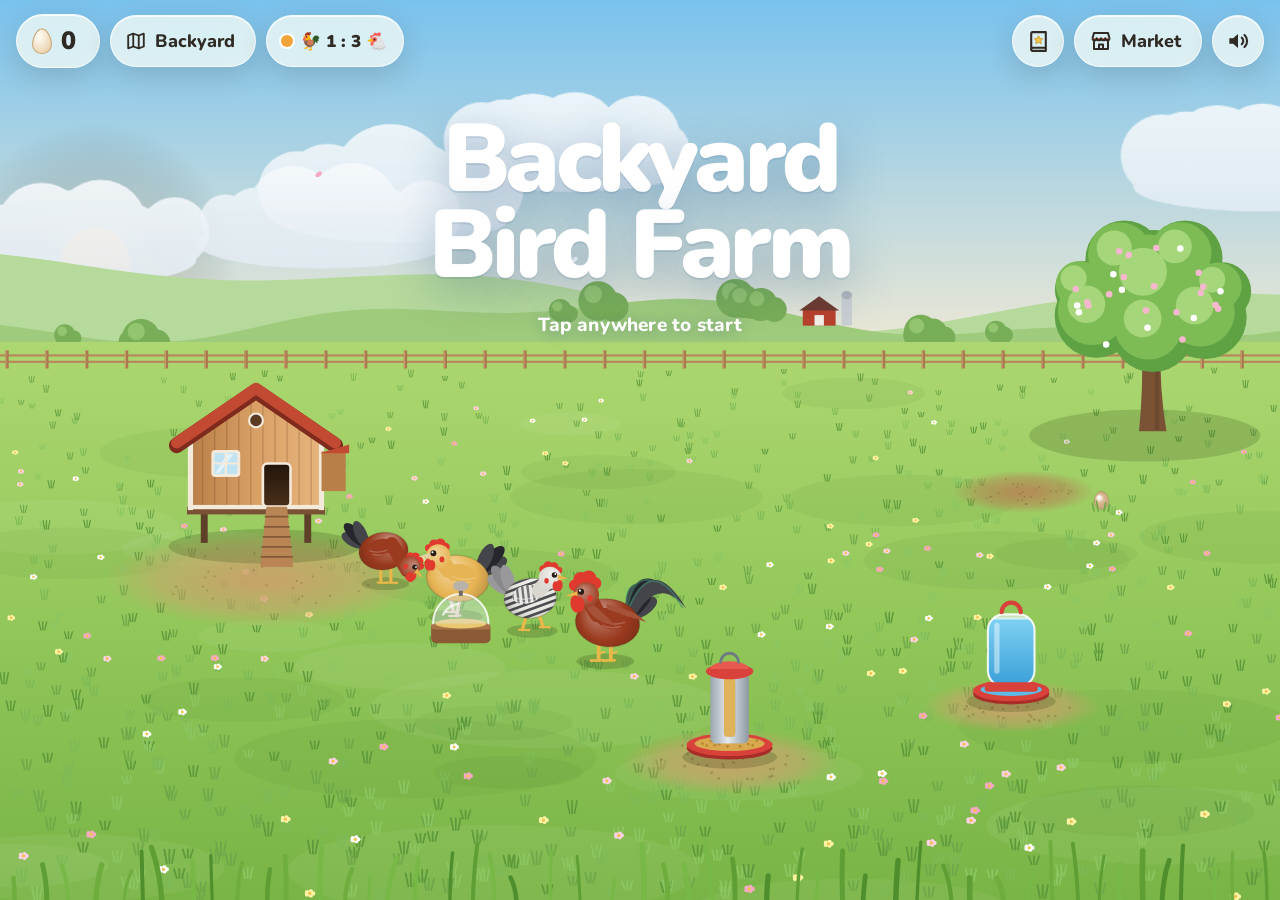
==== commit ae75e2d5: "Real cross names, gene symbols, a breed family tree, and rehoming - Chicks are named the way breeder" ====
--- a/download/BackyardBirdFarm.html
+++ b/download/BackyardBirdFarm.html
@@ -1014,6 +1014,63 @@
 @media (max-height: 560px) {
   .card.editing .genes { display: none; }
 }
+
+/* ---------- Family tree ---------- */
+.tree-view { display: flex; flex-direction: column; min-height: 0; flex: 1 1 auto; }
+.tree-kinds { display: flex; gap: 8px; overflow-x: auto; padding: 2px 2px 10px; flex: none; -webkit-overflow-scrolling: touch; }
+.tree-kind {
+  flex: none; height: 38px; padding: 0 14px; border-radius: 19px; background: var(--fill);
+  font-size: 15px; font-weight: 800; color: var(--ink-soft); white-space: nowrap;
+}
+.tree-kind.on { background: var(--paper); color: var(--ink); box-shadow: 0 0 0 3px var(--straw); }
+.tree-body { overflow-y: auto; -webkit-overflow-scrolling: touch; touch-action: pan-y; min-height: 0; padding: 2px 2px 8px; }
+.tree, .tree ul { list-style: none; margin: 0; padding: 0; }
+.tree ul { margin-left: 30px; padding-left: 14px; border-left: 3px solid rgba(120, 104, 84, .22); }
+.tree li { position: relative; padding: 5px 0; }
+.tree ul > li::before {        /* the little branch into each bird */
+  content: ""; position: absolute; left: -14px; top: 38px; width: 14px; height: 3px; background: rgba(120, 104, 84, .22);
+}
+.tree-node {
+  display: flex; align-items: center; gap: 10px; width: 100%; max-width: 420px; padding: 6px 12px 6px 6px; border-radius: 18px;
+  background: var(--paper); box-shadow: 0 1px 0 rgba(0, 0, 0, .04), 0 4px 12px rgba(70, 50, 20, .07); text-align: left;
+}
+.tree-node.wild { background: #EEF5E4; }
+.tree-node.cross { background: #FFF6DC; }
+.tree-node.locked .tree-pic, .tree-card.locked .tree-big { filter: grayscale(1) brightness(1.15); opacity: .45; }
+.tree-node.locked b { color: var(--ink-soft); }
+.tree-pic { width: 64px; height: 52px; flex: none; border-radius: 12px; background: rgba(120, 104, 84, .07); }
+.tree-text { display: flex; flex-direction: column; min-width: 0; }
+.tree-text b { font-size: 15px; font-weight: 900; line-height: 1.2; }
+.tree-text small { font-size: 12px; font-weight: 700; color: var(--ink-soft); line-height: 1.25; }
+.tree-back { align-self: flex-start; height: 36px; padding: 0 14px; border-radius: 18px; background: var(--fill); font-size: 15px; font-weight: 800; margin-bottom: 10px; }
+.tree-card { display: flex; gap: 16px; flex-wrap: wrap; align-items: flex-start; }
+.tree-big { width: 200px; height: 160px; border-radius: 20px; background: var(--paper); flex: none; }
+.tree-info { flex: 1 1 260px; min-width: 0; }
+.tree-info h3 { margin: 2px 0 4px; font-size: 26px; font-weight: 900; letter-spacing: -.02em; }
+.tree-tag { display: inline-block; padding: 3px 10px; border-radius: 10px; background: var(--fill); font-size: 12px; font-weight: 900; text-transform: uppercase; letter-spacing: .05em; color: var(--ink-soft); }
+.tree-origin { margin: 0 0 8px; font-size: 15px; font-weight: 800; color: var(--ink-soft); }
+.tree-fact { margin: 0 0 10px; font-size: 16px; font-weight: 700; line-height: 1.4; }
+.tree-egg { display: flex; align-items: center; gap: 8px; margin: 10px 0; font-size: 15px; font-weight: 800; }
+.tree-egg .egg-dot { width: 16px; height: 20px; }
+.tree-links { display: flex; flex-wrap: wrap; gap: 6px; align-items: center; margin: 8px 0; }
+.tree-links .field-label { width: 100%; }
+.tree-link { height: 34px; padding: 0 12px; border-radius: 17px; background: var(--paper); box-shadow: 0 0 0 1.5px rgba(120, 104, 84, .25); font-size: 14px; font-weight: 800; }
+.tree-link.locked { color: var(--ink-soft); }
+.tree-how { margin: 10px 0 0; padding: 10px 12px; border-radius: 14px; background: var(--fill); font-size: 14px; font-weight: 800; line-height: 1.35; }
+.odds-name { margin: -2px 0 8px; font-size: 15px; font-weight: 900; color: var(--ink); }
+
+/* ---------- Finding a bird a new home ---------- */
+.rehome-btn {
+  margin-top: 12px; height: 40px; padding: 0 16px; border-radius: 20px; background: var(--fill);
+  font-size: 15px; font-weight: 800; color: var(--ink-soft);
+}
+.rehome-btn.arm { background: #F7D9CF; color: #9A3A22; }
+.rehome-btn.small { height: 36px; font-size: 14px; margin-top: 10px; }
+@media (max-height: 560px) {
+  .card.editing .rehome-btn { display: none; }
+}
+.tree-kinds { scrollbar-width: none; }
+.tree-kinds::-webkit-scrollbar { display: none; }
 
 </style>
 </head>
@@ -1189,12 +1246,21 @@
   <div class="grabber" aria-hidden="true"></div>
   <div class="sheet-head">
     <h2 id="bookTitle">Sticker Book</h2>
+    <div class="segmented" role="tablist" aria-label="Sticker book sections">
+      <button id="tabStickers" class="seg on" role="tab" aria-selected="true" type="button">Stickers</button>
+      <button id="tabTree" class="seg" role="tab" aria-selected="false" type="button">Family Tree</button>
+    </div>
     <span id="bookCount" class="book-count"></span>
     <button class="close" type="button" data-close aria-label="Close the sticker book">
       <svg viewBox="0 0 24 24" width="18" height="18" aria-hidden="true"><path d="m6 6 12 12M18 6 6 18" stroke="currentColor" stroke-width="2.6" stroke-linecap="round"/></svg>
     </button>
   </div>
   <div id="bookGrid" class="grid book-grid"></div>
+  <!-- The family tree: where every breed came from. Birds get their colors when you raise one. -->
+  <div id="treeView" class="tree-view" hidden>
+    <div id="treeKinds" class="tree-kinds"></div>
+    <div id="treeBody" class="tree-body"></div>
+  </div>
 </section>
 
 <!-- ============ FLOCK SHEET: roosters and hens ============ -->
@@ -1255,6 +1321,8 @@
         <span class="field-label">Dress up</span>
         <div id="dressRow" class="dress-row"></div>
       </div>
+      <!-- Too many roosters, or want fresh birds? A friendly farm will take this one. -->
+      <button id="rehomeBtn" class="rehome-btn" type="button">🏡 Find a new home</button>
     </div>
   </div>
 </section>
@@ -5663,7 +5731,7 @@
     if (d < Math.max(28, 30 * sc) && d < bd) { bd = d; best = e; }
   }
   if (best) return { kind: "egg", e: best };
-  const list = F.birds.filter((c) => c.loc === "yard" && c.state !== "enter" && c.state !== "exit").sort((a, b) => b.y - a.y);
+  const list = F.birds.filter((c) => c.loc === "yard" && c.state !== "enter" && c.state !== "exit" && !c.leaving).sort((a, b) => b.y - a.y);
   for (const c of list) {
     const S = SP(c), sc = scaleAt(c.y), k = S.size * smallK(c);
     let r = Math.max(26, (isBaby(c) ? 24 : S.hitR * growK(c)) * k * sc);
@@ -6316,6 +6384,7 @@
   nameInput.value = c.name;
   renderDress();
   renderGenes();
+  resetRehome();
   nameClear.hidden = true;
   nameDone.hidden = true;
   updateCardText();
@@ -6704,6 +6773,7 @@
   // What might hatch? We "pretend-hatch" 400 eggs to find out!
   const odds = hatchOdds(hatchMom, hatchDad), box = el("div", "odds");
   box.append(el("div", "odds-head", "What might hatch?"));
+  if (odds.names.length) box.append(el("p", "odds-name", `${odds.names.length > 1 ? "Names" : "Name"}: ${odds.names.join(" · ")}`));
   for (const o of odds.list) {
     const r = el("div", "odds-row"), bar = el("span", "odds-bar"), fill = el("i");
     fill.style.width = `${o.pct}%`;
@@ -7021,7 +7091,7 @@
   }
 }
 function openBook() {
-  renderBook();
+  setBookTab(bookTab);
   showSheet(bookSheet);
   bookGrid.scrollTop = 0;
   game.bookNew = false;
@@ -7882,9 +7952,11 @@
 function cleanGeno(kind, G, sex) {
   const out = {}, wildG = genesFor(kind, null, sex);
   for (const L of lociOf(kind)) {
-    const v = G && G[L.id], need = L.z && !isMaleSex(sex) ? 1 : 2;
-    const ok = Array.isArray(v) && v.length === need &&
+    let v = G && G[L.id];
+    const need = L.z && !isMaleSex(sex) ? 1 : 2;
+    const ok = Array.isArray(v) && v.length >= 1 && v.length <= 2 &&
       v.every((a) => (L.type === "num" ? typeof a === "number" && isFinite(a) : L.alleles.includes(a)));
+    if (ok && v.length !== need) v = need === 1 ? [v[0]] : [v[0], v[0]];
     out[L.id] = ok ? (L.type === "num" ? v.map((a) => clamp(a, 0, 5)) : v.slice()) : wildG[L.id];
   }
   return out;
@@ -7905,18 +7977,22 @@
 // Kid-friendly list of a bird's special genes: what shows, and what it secretly carries
 function geneChips(c) {
   const kind = kindOf(c), G = genoOf(c), out = [];
+  // e.g. "Blue · Bl/bl⁺" (a girl's Z-chromosome genes show as "S/–")
+  const code = (L, v) => (L.sym && v.every((a) => L.sym[a]) ? ` · ${v.map((a) => L.sym[a]).join("/")}${v.length === 1 ? "/–" : ""}` : "");
   for (const L of lociOf(kind)) {
     if (L.type === "num" || L.type === "blend") continue;
     const v = G[L.id];
     if (L.type === "inc") {
       const n = gCount(kind, G, L.id);
-      if (n) out.push({ text: L.say[n] + (v.length > 1 ? ` (${n === 1 ? "1 copy" : "2 copies"})` : ""), shows: true });
+      if (n) out.push({ text: L.say[n] + code(L, v), shows: true });
       continue;
     }
     const shown = gDom(kind, G, L.id);
-    if (shown !== L.wild || L.always) { if (L.say[shown]) out.push({ text: L.say[shown], shows: true }); }
-    for (const a of new Set(v)) if (a !== shown && a !== L.wild && L.say[a]) out.push({ text: `carries ${L.say[a]}`, shows: false });
-    if (L.always && shown !== L.wild && v.includes(L.wild) && L.say[L.wild] && !out.some((x) => x.text === `carries ${L.say[L.wild]}`)) out.push({ text: `carries ${L.say[L.wild]}`, shows: false });
+    if ((shown !== L.wild || L.always) && L.say[shown]) out.push({ text: L.say[shown] + code(L, v), shows: true });
+    for (const a of new Set(v)) {
+      if (a === shown || !L.say[a] || (a === L.wild && !L.always)) continue;
+      out.push({ text: `carries ${L.say[a]}${L.sym && L.sym[a] ? ` · ${L.sym[a]}` : ""}`, shows: false });
+    }
   }
   const size = gNum(G, "size");
   if (size < 0.7) out.push({ text: "Bantam (tiny)", shows: true });
@@ -8053,7 +8129,7 @@
   const plain = [["White", "#F8F4EA"], ["Cream", "#F1E4CC"], ["Light brown", "#D8B58C"], ["Brown", "#B98256"], ["Chocolate", "#6B3E23"]];
   const blues = [["Blue", "#9FD3CE"], ["Mint", "#BFE0C4"], ["Green", "#A9BF7E"], ["Olive", "#8E9A5C"], ["Dark olive", "#6E7A44"]];
   // a little brown on a blue egg goes a long way toward green and olive
-  const i = blue ? (lv < 0.75 ? 0 : lv < 1.5 ? 1 : lv < 2.1 ? 2 : lv < 3.2 ? 3 : 4) : Math.round(lv);
+  const i = blue ? (lv < 0.6 ? 0 : lv < 1.3 ? 1 : lv < 1.9 ? 2 : lv < 3.1 ? 3 : 4) : Math.round(lv);
   const [name, color] = (blue ? blues : plain)[i];
   return { name, color, speckle: gHas(G, "speckEgg", "Sp") || (!blue && lv > 3.4) };
 }
@@ -8425,38 +8501,47 @@
 };
 const RED_DADS = ["rir", "newHampshire"];
 const NAMED_CROSSES = [
-  { name: "Black Star", kind: "chicken", emoji: "⭐", hint: "Rhode Island Red dad + Barred Rock mom", test: (m, d) => RED_DADS.includes(d.breed) && m.breed === "barred",
-    fact: "A \"sex-link\": girl chicks hatch all black and boy chicks have a white spot on their heads." },
-  { name: "Golden Comet", kind: "chicken", emoji: "☄️", hint: "New Hampshire dad + White Rock mom", test: (m, d) => RED_DADS.includes(d.breed) && m.breed === "whiteRock",
+  // Crosses named after their parents (dad first, like farmers write it)
+  { name: "Black Star", kind: "chicken", dad: "rir", mom: "barred", emoji: "⭐", hint: "Rhode Island Red dad + Barred Rock mom",
+    test: (m, d) => RED_DADS.includes(d.breed) && m.breed === "barred",
+    fact: "A \"sex-link\": girl chicks hatch black and boy chicks have a white spot on their heads. Also called a Black Sex-Link." },
+  { name: "Golden Comet", kind: "chicken", dad: "newHampshire", mom: "whiteRock", emoji: "☄️", hint: "New Hampshire dad + White Rock mom",
+    test: (m, d) => RED_DADS.includes(d.breed) && m.breed === "whiteRock",
     fact: "Girls hatch red and boys hatch yellow, because Mom's silver gene only goes to her sons." },
-  { name: "Red Star", kind: "chicken", emoji: "🌟", hint: "Rhode Island Red dad + Delaware mom", test: (m, d) => RED_DADS.includes(d.breed) && m.breed === "delaware",
-    fact: "Red Stars are super layers. Girls are red and boys are white with a little black." },
-  { name: "Cinnamon Queen", kind: "chicken", emoji: "👸", hint: "Rhode Island Red dad + Silver Laced Wyandotte mom", test: (m, d) => RED_DADS.includes(d.breed) && m.breed === "wyandotte",
+  { name: "Red Star", kind: "chicken", dad: "rir", mom: "delaware", emoji: "🌟", hint: "Rhode Island Red dad + Delaware mom",
+    test: (m, d) => RED_DADS.includes(d.breed) && m.breed === "delaware",
+    fact: "Red Stars (Red Sex-Links) are super layers. Girls are red and boys are white." },
+  { name: "Cinnamon Queen", kind: "chicken", dad: "newHampshire", mom: "wyandotte", emoji: "👸", hint: "New Hampshire dad + Silver Laced Wyandotte mom",
+    test: (m, d) => RED_DADS.includes(d.breed) && m.breed === "wyandotte",
     fact: "Cinnamon Queen girls are cinnamon red. Their brothers come out silver!" },
-  { name: "Austra White", kind: "chicken", emoji: "🤍", hint: "Black Australorp dad + White Leghorn mom", test: (m, d) => d.breed === "australorp" && m.breed === "leghorn",
+  { name: "Speckledy", kind: "chicken", dad: "rir", mom: "marans", emoji: "🟤", hint: "Rhode Island Red dad + Cuckoo Marans mom",
+    test: (m, d) => RED_DADS.includes(d.breed) && m.breed === "marans",
+    fact: "A favorite in Britain: speckled hens that lay lots of dark brown eggs." },
+  { name: "Austra White", kind: "chicken", dad: "australorp", mom: "leghorn", emoji: "🤍", hint: "Black Australorp dad + White Leghorn mom",
+    test: (m, d) => d.breed === "australorp" && m.breed === "leghorn",
     fact: "With just one dominant-white gene, the black shows through as little specks." },
-  { name: "Sizzle", kind: "chicken", emoji: "☁️", hint: "Silkie fluff + frizzle curls (takes two generations!)", test: (m, d, L) => L.silkie && L.frizzle > 0,
-    fact: "Silkie fluff is recessive, so it takes grandparents from both sides to make a Sizzle." },
-  { name: "Showgirl", kind: "chicken", emoji: "💃", hint: "Silkie fluff + a naked neck", test: (m, d, L) => L.silkie && L.naked > 0,
+  { name: "Mulard", kind: "mule", dad: "muscovy", mom: "pekin", emoji: "🦆", hint: "A Muscovy dad + a Pekin mom", test: () => true,
+    fact: "Also called a mule duck. Muscovies aren't the same kind of duck, so Mulards can't have babies." },
+  { name: "Blute Swan", kind: "swan", dad: "blackSwan", mom: "muteSwan", emoji: "🦢", hint: "A Black Swan + a Mute Swan",
+    test: (m, d) => [m.breed, d.breed].sort().join() === "blackSwan,muteSwan",
+    fact: "\"Black\" + \"mute\" = blute! Blute swans come out a smoky gray-brown." },
+  { name: "Spalding", kind: "peafowl", dad: "greenPeafowl", mom: "peacock", emoji: "🦚", hint: "A Green peafowl + an India Blue",
+    test: (m, d, L, G) => gCount("peafowl", G, "green") === 1,
+    fact: "Named after Mrs. Keith Spalding, who first raised them. Taller and shinier than India Blues!" },
+  { name: "Golden-Amherst", kind: "ruffed", dad: "ladyAmherst", mom: "goldenPh", emoji: "🌈", hint: "A Lady Amherst + a Golden Pheasant",
+    test: (m, d, L, G) => gCount("ruffed", G, "amherst") === 1,
+    fact: "Golden and Lady Amherst pheasants are close cousins, so their babies can have babies too." },
+  // Names that come from what the chick looks like (its genes)
+  { name: "Sizzle", kind: "chicken", dad: "silkie", mom: "frizzle", pheno: true, emoji: "☁️", hint: "Silkie fluff + frizzle curls (takes two generations!)",
+    test: (m, d, L) => L.silkie && L.frizzle > 0,
+    fact: "A real breed! Silkie fluff is recessive, so it takes Silkie genes from both sides to make a Sizzle." },
+  { name: "Showgirl", kind: "chicken", dad: "silkie", mom: "turken", pheno: true, emoji: "💃", hint: "Silkie fluff + a naked neck (takes two generations!)",
+    test: (m, d, L) => L.silkie && L.naked > 0,
     fact: "A fluffy Silkie with a bare neck, like it's wearing a feather boa!" },
-  { name: "Olive Egger", kind: "chicken", emoji: "🫒", hint: "A blue-egg bird + a dark-brown-egg bird", test: (m, d, L) => /Olive/.test(L.egg.name),
-    fact: "Blue on the inside, brown painted on the outside: together they look olive green!" },
-  { name: "Easter Egger", kind: "chicken", emoji: "🐣", hint: "A blue-egg bird + any other chicken", test: (m, d, L) => /Blue|Mint|Green/.test(L.egg.name),
-    fact: "Easter Eggers carry the blue-egg gene. Only one copy is needed for blue or green eggs." },
-  { name: "Red Sex-Link", kind: "chicken", auto: true, emoji: "❤️", hint: "A gold rooster + a silver hen", test: (m, d) => !gHas(genoOfRec(d), "silver", "S") && gHas(genoOfRec(m), "silver", "S"),
-    fact: "The silver gene rides on the Z chromosome, so only boys get it from Mom." },
-  { name: "Black Sex-Link", kind: "chicken", auto: true, emoji: "🖤", hint: "A plain rooster + a barred hen", test: (m, d) => !gHas(genoOfRec(d), "bar", "B") && gHas(genoOfRec(m), "bar", "B"),
-    fact: "Barring rides on the Z chromosome too: only the boys get Mom's stripes." },
-  { name: "Mulard", kind: "mule", emoji: "🦆", hint: "A duck + a Muscovy", test: () => true,
-    fact: "Muscovies aren't really the same kind of duck, so their babies (mules) can't have babies." },
-  { name: "Blute Swan", kind: "swan", emoji: "🦢", hint: "A Black Swan + a Mute Swan", test: (m, d) => [m.breed, d.breed].sort().join() === "blackSwan,muteSwan",
-    fact: "Half black, half white: blute swans come out a smoky gray-brown." },
-  { name: "Spalding", kind: "peafowl", emoji: "🦚", hint: "An India Blue + a Green peafowl", test: (m, d, L, G) => gCount("peafowl", G, "green") === 1,
-    fact: "Named after Mrs. Keith Spalding, who first raised them. Taller and shinier than India Blues!" },
-  { name: "Golden-Amherst", kind: "ruffed", emoji: "🌈", hint: "A Golden Pheasant + a Lady Amherst", test: (m, d, L, G) => gCount("ruffed", G, "amherst") === 1,
-    fact: "Golden and Lady Amherst pheasants are close cousins, so their babies can have babies too." },
-  { name: "Hybrid Flamingo", kind: "flamingo", emoji: "🦩", hint: "Two different kinds of flamingo", test: (m, d) => m.breed !== d.breed,
-    fact: "Flamingo kinds can mix. Their chicks have legs and bills a bit like both parents." },
+  { name: "Olive Egger", kind: "chicken", breed: "olive", pheno: true, emoji: "🫒", hint: "A blue-egg bird + a dark-brown-egg bird",
+    test: (m, d, L) => /Olive/.test(L.egg.name) },
+  { name: "Easter Egger", kind: "chicken", breed: "easter", pheno: true, emoji: "🐣", hint: "A blue-egg bird + any other chicken",
+    test: (m, d, L) => /Blue|Mint|Green/.test(L.egg.name) },
 ];
 const genoOfRec = (p) => p.geno || genesFor(kindOfBreed(p.breed), BREEDS[p.breed].genes, p.sex);
 
@@ -8528,7 +8613,19 @@
 // What to call a new baby, and which breed it counts as
 function nameChick(kind, mom, dad, G, sex, L) {
   if (kind === "mule") return { breed: "mulard", cross: null };
-  const mixKey = KINDS[kind].mix;
+  const W = KINDS[kind], mixKey = W.mix;
+  const named = (x) => (x.breed ? { breed: x.breed, cross: null } : { breed: mixKey, cross: x.name });
+  // 1. Famous crosses have their own names
+  for (const x of NAMED_CROSSES) if (x.kind === kind && !x.pheno && x.test(mom, dad, L, G)) return named(x);
+  // 2. Color varieties (quail, guineas, turkeys, peafowl...) are named by their color, like "Blue Slate"
+  const [color, trait] = colorWords(kind, G, L), look = [trait, color].filter(Boolean).join(" ");
+  if (W.varieties) {
+    const match = Object.keys(BREEDS).find((k) => kindOfBreed(k) === kind && !BREEDS[k].cross &&
+      colorWords(kind, genesFor(kind, BREEDS[k].genes, sex), null).filter(Boolean).reverse().join(" ") === look);
+    if (match) return { breed: match, cross: null };
+    return { breed: mom.breed === dad.breed ? mom.breed : mixKey, cross: `${look} ${KIND_NOUN[kind]}` };
+  }
+  // 3. Same breed: that breed (maybe a new color of it, like a "Splash Andalusian")
   if (mom.breed === dad.breed && !BREEDS[mom.breed].cross) {
     const B = BREEDS[mom.breed];
     if (mom.breed === "frizzle") {
@@ -8536,16 +8633,17 @@
       if (L.frizzle === 0) return { breed: mom.breed, cross: "Smooth Frizzle" };
     }
     const stdG = genesFor(kind, B.genes, sex);
-    const [was] = colorWords(kind, stdG, LOOKS[kind](stdG, isMaleSex(sex))), [now] = colorWords(kind, G, L);
-    return { breed: mom.breed, cross: was !== now && now ? `${now} ${B.short || B.name}` : null };
-  }
-  for (const x of NAMED_CROSSES) {
-    if (x.kind !== kind || !x.test(mom, dad, L, G)) continue;
-    if (x.auto && !isAutosexing(kind, genoOfRec(mom), genoOfRec(dad))) continue;   // only a "sex-link" if you can really tell
-    return { breed: mixKey, cross: x.name };
-  }
-  const [color, trait] = colorWords(kind, G, L);
-  return { breed: mixKey, cross: [trait, color, KIND_NOUN[kind]].filter(Boolean).join(" ") + " Mix" };
+    const [was] = colorWords(kind, stdG, LOOKS[kind](stdG, isMaleSex(sex)));
+    return { breed: mom.breed, cross: was !== color && color ? `${color} ${B.short || B.name}` : null };
+  }
+  // 4. Names from genes: Sizzles, Showgirls, Olive Eggers, Easter Eggers
+  for (const x of NAMED_CROSSES) if (x.kind === kind && x.pheno && x.test(mom, dad, L, G)) return named(x);
+  // 5. Everything else is named after its parents, dad first: "Buff Orpington × Barred Rock"
+  const dn = recName(dad), mn = recName(mom);
+  if (/Mix|Mixed/.test(dn + mn)) return { breed: mixKey, cross: kind === "chicken" ? "Barnyard Mix" : `Mixed-breed ${KIND_NOUN[kind]}` };
+  if (dn === mn) return { breed: mixKey, cross: `${dn} (2nd generation)` };
+  const name = `${dn} × ${mn}`;
+  return { breed: mixKey, cross: name.length <= 46 ? name : kind === "chicken" ? "Barnyard Mix" : `Mixed-breed ${KIND_NOUN[kind]}` };
 }
 
 // Could Mom and Dad's chicks be told apart, boys from girls, on hatching day?
@@ -8563,9 +8661,9 @@
 // The chances of what the chicks will look like (we "pretend-hatch" lots of eggs!)
 function hatchOdds(mom, dad) {
   const kind = kindOf(mom), mode = canMate(kind, kindOf(dad));
-  if (mode === "mule") return { list: [{ label: "Mulard (mule duck)", pct: 100 }], autosex: false };
-  if (mode !== "yes") return { list: [], autosex: false };
-  const tally = new Map(), N = 400, momG = genoOf(mom), dadG = genoOf(dad);
+  if (mode === "mule") return { list: [{ label: "Mulard (mule duck)", pct: 100 }], autosex: false, names: ["Mulard"] };
+  if (mode !== "yes") return { list: [], autosex: false, names: [] };
+  const tally = new Map(), names = new Map(), N = 400, momG = genoOf(mom), dadG = genoOf(dad), momR = parentRec(mom), dadR = parentRec(dad);
   for (let i = 0; i < N; i++) {
     const sex = i % 2 ? "rooster" : "hen", G = inheritGenes(kind, momG, dadG, sex), L = LOOKS[kind](G, isMaleSex(sex));
     const [color, trait] = colorWords(kind, G, L);
@@ -8573,9 +8671,10 @@
     if (kind === "chicken" && !isMaleSex(sex)) label += ` · ${L.egg.name.toLowerCase()} eggs`;
     else if (kind === "chicken") label += " · rooster";
     tally.set(label, (tally.get(label) || 0) + 1);
+    if (i % 4 === 0) { const nm = nameChick(kind, momR, dadR, G, sex, L); const n = nm.cross || BREEDS[nm.breed].name; names.set(n, (names.get(n) || 0) + 1); }
   }
   const list = [...tally].map(([label, n]) => ({ label, pct: Math.max(1, Math.round((n / N) * 100)) })).sort((a, b) => b.pct - a.pct).slice(0, 6);
-  return { list, autosex: isAutosexing(kind, momG, dadG) };
+  return { list, autosex: isAutosexing(kind, momG, dadG), names: [...names].sort((a, b) => b[1] - a[1]).slice(0, 3).map((x) => x[0]) };
 }
 
 // Did a chick show a gene that neither parent showed? (It was hiding!)
@@ -8733,6 +8832,16 @@
     marker.style.left = `${(Math.min(s.ratio, max) / max) * 100}%`;
     gauge.append(bar, marker);
     row.append(head, counts, gauge, el("p", "flock-say", s.say), el("p", "flock-ideal", `Best: ${W.ideal}.`));
+    const extraBoys = (s.key === "crowded" || s.key === "fewHens") && s.males > 1, extraGirls = s.key === "fewRoos" && W.pairs;
+    if (extraBoys || extraGirls) {
+      const word = extraBoys ? W.male : W.female, b = el("button", "rehome-btn small", `🏡 Find a home for one ${word}`);
+      b.type = "button";
+      b.addEventListener("click", () => {
+        const pickOne = F.birds.filter((c) => kindOf(c) === s.kind && c.growth >= 1 && isRooster(c) === extraBoys && !c.leaving);
+        if (pickOne.length) { rehomeBird(pickOne[pickOne.length - 1]); flockCache = {}; renderFlock(); }
+      });
+      row.append(b);
+    }
     rows.append(row);
   }
 }
@@ -9124,8 +9233,296 @@
   { id: "rooster", emoji: "🐓", name: "Cock-a-doodle-doo!", how: "Get a rooster for your flock", done: () => farms.backyard.birds.some((c) => isChicken(c) && isRooster(c)) },
   { id: "perfectFlock", emoji: "💚", name: "Perfect Flock", how: "Get the boy-girl balance just right", done: () => FARM_ORDER.some((id) => farms[id].unlocked && Object.values(flockStats(id)).some((s) => s.key === "good")) },
   ...GENE_STICKERS,
-  ...NAMED_CROSSES.map((x) => ({ id: "x_" + x.name, emoji: x.emoji, name: x.name, how: x.hint, fact: x.fact, done: () => !!game.crossesSeen[x.name] })),
+  ...NAMED_CROSSES.filter((x) => !x.breed).map((x) => ({ id: "x_" + x.name, emoji: x.emoji, name: x.name, how: x.hint, fact: x.fact, done: () => !!game.crossesSeen[x.name] })),
 );
+
+
+// ---------- Real gene names ----------
+// Scientists write genes with short symbols. A "⁺" means the ordinary wild
+// version. We only show symbols where the real ones match our genes.
+const SYMBOLS = {
+  chicken: {
+    base: { E: "E", ER: "Eᴿ", R: "eᵂʰ", p: "e⁺" }, silver: { S: "S", s: "s⁺" }, bar: { B: "B", b: "b⁺" },
+    domW: { I: "I", i: "i⁺" }, recW: { C: "C⁺", c: "c" }, blue: { Bl: "Bl", bl: "bl⁺" }, lav: { L: "Lav⁺", lav: "lav" },
+    choc: { Ch: "Choc⁺", ch: "choc" }, silkie: { H: "H⁺", h: "h" }, frizzle: { F: "F", f: "f⁺" }, naked: { Na: "Na", na: "na⁺" },
+    crest: { Cr: "Cr", cr: "cr⁺" }, beard: { Mb: "Mb", mb: "mb⁺" }, feet: { Pti: "Pti", pti: "pti⁺" }, toes: { Po: "Po", po: "po⁺" },
+    rose: { Rc: "R", rc: "r⁺" }, pea: { Pc: "P", pc: "p⁺" }, vcomb: { D: "Dᵛ", d: "d⁺" }, blueEgg: { O: "O", o: "o⁺" },
+    skin: { Fm: "Fm", fm: "fm⁺" }, skinY: { W: "W⁺", w: "w" }, rump: { Rp: "Rp", rp: "rp⁺" }, tufts: { Et: "Et", et: "et⁺" },
+    henny: { Hf: "Hf", hf: "hf⁺" }, longTail: { Gt: "Gt⁺", gt: "gt" },
+  },
+  duck: { base: { E: "E", M: "M⁺", md: "mᵈ" }, blue: { Bl: "Bl", bl: "bl⁺" }, brown: { D: "D⁺", d: "d" }, white: { C: "C⁺", c: "c" }, harl: { Hq: "H⁺", hq: "h" }, crest: { Cr: "Cr", cr: "cr⁺" } },
+  goose: { sd: { Sd: "Sd", sd: "sd⁺" }, buff: { G: "G⁺", g: "g" } },
+  turkey: { base: { B: "B", "b+": "b⁺", b: "b" }, narr: { N: "N⁺", n: "n" }, white: { C: "C⁺", c: "c" }, palm: { Cp: "C⁺", cp: "cᵖ" } },
+};
+for (const kind in SYMBOLS) for (const L of LOCI[kind]) if (SYMBOLS[kind][L.id]) L.sym = SYMBOLS[kind][L.id];
+// In ducks, the brown (khaki) gene rides on the Z chromosome, like silver in chickens
+locusOf("duck", "brown").z = true;
+// Breeds of these birds are color varieties, named by their color (like "Blue Slate")
+for (const k of ["quail", "bobwhite", "guinea", "pheasant", "ruffed", "turkey", "peafowl", "muscovy"]) KINDS[k].varieties = true;
+
+// ---------- Wild ancestors (they start the family trees) ----------
+Object.assign(BREEDS, {
+  junglefowl: { species: "chicken", name: "Red Junglefowl", price: 0, cross: true, wild: true, genes: { base: "p", size: 0.8, combSize: 0.9, brownEgg: 1 } },
+  greylag:    { species: "goose", name: "Greylag Goose", price: 0, cross: true, wild: true, genes: { size: 0.9 } },
+  swanGoose:  { species: "goose", name: "Swan Goose", price: 0, cross: true, wild: true, genes: { knob: ["K", "k"], size: 0.9 } },
+  wildTurkey: { species: "turkey", name: "Wild Turkey", price: 0, cross: true, wild: true, genes: { size: 0.95 } },
+});
+for (const k of ["junglefowl", "greylag", "swanGoose", "wildTurkey"]) BREEDS[k].egg = LOOKS[kindOfBreed(k)](genesFor(kindOfBreed(k), BREEDS[k].genes, "hen"), false).egg;
+Object.assign(FACTS, {
+  junglefowl: "Every chicken in the world comes from this wild jungle bird (plus a little Grey Junglefowl, which gave chickens their yellow legs!).",
+  greylag: "The wild ancestor of most farm geese. Greylags fly thousands of miles every year.",
+  swanGoose: "A wild goose from China and Mongolia. Chinese and African geese come from it.",
+  wildTurkey: "People in Mexico tamed wild turkeys about 2,000 years ago. All farm turkeys come from them.",
+});
+
+// Where each breed comes from, and when
+const ORIGINS = {
+  junglefowl: "Jungles of Southeast Asia · wild", rir: "Rhode Island, USA · 1800s", newHampshire: "New Hampshire, USA · 1910s", buff: "Orpington, England · 1894",
+  barred: "Massachusetts, USA · 1860s", whiteRock: "USA · 1870s", leghorn: "Tuscany, Italy · 1800s", australorp: "Australia · 1920s", wyandotte: "New York, USA · 1880s",
+  sussex: "Sussex, England · 1800s", easter: "USA · modern", delaware: "Delaware, USA · 1940", dominique: "USA · 1700s", brownLeghorn: "Tuscany, Italy",
+  goldWyandotte: "Wisconsin, USA · 1880", blueLacedRed: "A Wyandotte color", lightSussex: "Sussex, England", cochin: "Shanghai, China · 1840s", buffCochin: "Shanghai, China",
+  lightBrahma: "USA, from birds brought from China · 1850s", jerseyGiant: "New Jersey, USA · 1890s", marans: "Marans, France · 1920s", bcMarans: "Marans, France",
+  welsummer: "Welsum, Netherlands · 1920s", barnevelder: "Barneveld, Netherlands · 1900s", ameraucana: "USA · 1970s", creamLegbar: "Cambridge, England · 1940s",
+  blueAndalusian: "Andalusia, Spain · 1800s", olive: "USA · modern", lavenderOrp: "An Orpington color", chocolateOrp: "An Orpington color", ancona: "Ancona, Italy",
+  hamburg: "Netherlands & Germany · 1700s", turken: "Transylvania, Romania", polish: "Netherlands · 1600s", silkie: "China · 1200s or earlier", frizzle: "Southeast Asia",
+  faverolles: "Faverolles, France · 1860s", houdan: "Houdan, France", sultan: "Turkey · to England in 1854", araucana: "Chile", ayamCemani: "Java, Indonesia",
+  sebright: "England · 1810", serama: "Malaysia · 1990s", phoenix: "Germany · 1880s", spitzhauben: "Appenzell, Switzerland",
+  pekin: "China · to the USA in 1873", mallard: "Wild all over the northern world", rouen: "Rouen, France", runner: "Indonesia · 1800s", swedish: "Pomerania (Sweden & Germany)",
+  call: "Netherlands · 1600s", cayuga: "New York, USA · 1840s", khakiCampbell: "England · 1901", crestedDuck: "Asia & the Netherlands", magpieDuck: "Wales · 1920s",
+  welshHarlequin: "Wales · 1949", appleyard: "England · 1940s", buffDuck: "England · 1890s", muscovy: "Wild in Central & South America", whiteMuscovy: "A Muscovy color",
+  blueMuscovy: "A Muscovy color", greylag: "Wild in Europe & Asia", swanGoose: "Wild in China & Mongolia", embden: "Emden, Germany", toulouse: "Toulouse, France",
+  african: "Asia (not Africa!)", chinese: "China", whiteChinese: "China", sebastopol: "Around the Black Sea", pilgrim: "USA · 1930s", americanBuff: "USA · 1900s",
+  pomeranian: "Pomerania (Germany & Poland)", muteSwan: "Wild in Europe & Asia", polishSwan: "A Mute Swan color", blackSwan: "Wild in Australia", trumpeter: "Wild in North America",
+  coturnix: "Wild in Asia, Europe & Africa · tamed in Japan", goldenQuail: "A Coturnix color", englishWhite: "A Coturnix color", tibetan: "A Coturnix color",
+  tuxedoQuail: "A Coturnix color", celadonQuail: "A Coturnix egg color", jumboQuail: "Bred to be big", california: "Wild in California, USA", bobwhite: "Wild in the eastern USA",
+  snowflake: "A Bobwhite color", guinea: "Wild in Africa", lavenderGuinea: "A guinea color", whiteGuinea: "A guinea color", royalPurple: "A guinea color", buffGuinea: "A guinea color",
+  piedGuinea: "A guinea color", ringneck: "China · to the USA in 1881", blackneck: "Around the Caucasus Mountains", melanistic: "A pheasant color", whitePheasant: "A pheasant color",
+  buffPheasant: "A pheasant color", goldenPh: "Mountain forests of China", yellowGolden: "A Golden Pheasant color", darkThroated: "A Golden Pheasant color",
+  ladyAmherst: "China & Myanmar", silverPh: "Southeast Asia & China", reeves: "China", wildTurkey: "Wild in North America", turkey: "USA · 1700s", blackSpanish: "Spain & Europe",
+  bourbonRed: "Bourbon County, Kentucky · 1880s", narragansett: "Rhode Island, USA · 1700s", royalPalm: "Florida, USA · 1920s", blueSlate: "USA · 1800s",
+  whiteHolland: "USA (not Holland!)", midgetWhite: "Massachusetts, USA · 1960s", flamingo: "Caribbean", chilean: "South America", greater: "Africa, Europe & Asia",
+  lesser: "Africa & India", andean: "Andes Mountains", james: "Andes Mountains", peacock: "India & Sri Lanka", greenPeafowl: "Southeast Asia", whitePeacock: "An India Blue color",
+  piedPeacock: "An India Blue color", cameoPeacock: "USA · 1960s", purplePeacock: "An India Blue color", blackShoulder: "England · 1800s (Darwin wrote about it!)",
+  opalPeacock: "An India Blue color",
+};
+// Each breed's parents in the family tree (real history, simplified)
+const TREE_PARENTS = {
+  brownLeghorn: ["junglefowl"], leghorn: ["brownLeghorn"], ancona: ["junglefowl"], blueAndalusian: ["junglefowl"], hamburg: ["junglefowl"],
+  polish: ["junglefowl"], spitzhauben: ["junglefowl"], houdan: ["polish"], sultan: ["polish"], faverolles: ["houdan", "lightBrahma"],
+  cochin: ["junglefowl"], buffCochin: ["cochin"], frizzle: ["junglefowl"], lightBrahma: ["cochin"], silkie: ["junglefowl"], araucana: ["junglefowl"],
+  ameraucana: ["araucana"], easter: ["araucana"], creamLegbar: ["brownLeghorn", "barred", "araucana"], olive: ["bcMarans", "ameraucana"],
+  marans: ["junglefowl"], bcMarans: ["marans"], welsummer: ["junglefowl"], barnevelder: ["cochin"], sussex: ["junglefowl"], lightSussex: ["sussex", "lightBrahma"],
+  dominique: ["junglefowl"], barred: ["dominique"], whiteRock: ["barred"], rir: ["cochin", "brownLeghorn"], newHampshire: ["rir"], delaware: ["barred", "newHampshire"],
+  wyandotte: ["hamburg", "lightBrahma"], goldWyandotte: ["wyandotte"], blueLacedRed: ["goldWyandotte"], buff: ["hamburg", "buffCochin"], australorp: ["buff"],
+  lavenderOrp: ["buff"], chocolateOrp: ["buff"], jerseyGiant: ["lightBrahma"], turken: ["junglefowl"], ayamCemani: ["junglefowl"], sebright: ["hamburg", "polish"],
+  serama: ["junglefowl"], phoenix: ["junglefowl"],
+  pekin: ["mallard"], rouen: ["mallard"], runner: ["mallard"], call: ["mallard"], cayuga: ["mallard"], swedish: ["mallard"], crestedDuck: ["mallard"],
+  magpieDuck: ["mallard"], appleyard: ["rouen", "pekin"], khakiCampbell: ["runner", "rouen"], welshHarlequin: ["khakiCampbell"], buffDuck: ["runner", "rouen", "cayuga"],
+  whiteMuscovy: ["muscovy"], blueMuscovy: ["muscovy"],
+  embden: ["greylag"], toulouse: ["greylag"], pilgrim: ["greylag"], americanBuff: ["greylag"], pomeranian: ["greylag"], sebastopol: ["greylag"],
+  chinese: ["swanGoose"], whiteChinese: ["chinese"], african: ["swanGoose"], polishSwan: ["muteSwan"],
+  goldenQuail: ["coturnix"], englishWhite: ["coturnix"], tibetan: ["coturnix"], tuxedoQuail: ["tibetan"], celadonQuail: ["coturnix"], jumboQuail: ["coturnix"], snowflake: ["bobwhite"],
+  lavenderGuinea: ["guinea"], whiteGuinea: ["guinea"], royalPurple: ["guinea"], buffGuinea: ["guinea"], piedGuinea: ["guinea"],
+  blackneck: ["ringneck"], melanistic: ["ringneck"], whitePheasant: ["ringneck"], buffPheasant: ["ringneck"], yellowGolden: ["goldenPh"], darkThroated: ["goldenPh"],
+  turkey: ["wildTurkey"], blackSpanish: ["wildTurkey"], bourbonRed: ["turkey", "whiteHolland"], narragansett: ["wildTurkey", "blackSpanish"], royalPalm: ["turkey"],
+  blueSlate: ["blackSpanish"], whiteHolland: ["turkey"], midgetWhite: ["royalPalm", "whiteHolland"],
+  whitePeacock: ["peacock"], piedPeacock: ["peacock"], cameoPeacock: ["peacock"], purplePeacock: ["peacock"], blackShoulder: ["peacock"], opalPeacock: ["peacock"],
+};
+const TREE_GROUPS = [
+  { id: "chickens", title: "Chickens", icon: "🐔", kinds: ["chicken"] },
+  { id: "ducks", title: "Ducks", icon: "🦆", kinds: ["duck", "muscovy", "mule"] },
+  { id: "geese", title: "Geese & Swans", icon: "🦢", kinds: ["goose", "swan"] },
+  { id: "quail", title: "Quail", icon: "🐦", kinds: ["quail", "calQuail", "bobwhite"] },
+  { id: "guineas", title: "Guineas", icon: "🐦", kinds: ["guinea"] },
+  { id: "pheasants", title: "Pheasants", icon: "🐦", kinds: ["pheasant", "ruffed", "silverPh", "reeves"] },
+  { id: "turkeys", title: "Turkeys", icon: "🦃", kinds: ["turkey"] },
+  { id: "flamingos", title: "Flamingos", icon: "🦩", kinds: ["flamingo"] },
+  { id: "peafowl", title: "Peafowl", icon: "🦚", kinds: ["peafowl"] },
+];
+
+// ---------- The family tree ----------
+// Like the sticker book: every breed starts gray and gets its colors when
+// you raise one. Tap any bird to learn what makes it special.
+let bookTab = "stickers", treeGroup = "chickens", treeSel = null, treeScroll = 0;
+const crossGenoCache = {};
+function treeNodes(group) {
+  const nodes = new Map();
+  for (const k in BREEDS) {
+    const B = BREEDS[k];
+    if (!group.kinds.includes(kindOfBreed(k)) || (B.cross && !B.wild)) continue;
+    nodes.set(k, { id: k, key: k, name: B.name, wild: !!B.wild, parents: (TREE_PARENTS[k] || []).slice() });
+  }
+  for (const x of NAMED_CROSSES) {
+    if (!x.dad || !group.kinds.includes(x.kind === "mule" ? "mule" : x.kind) || x.breed) continue;
+    nodes.set("x:" + x.name, { id: "x:" + x.name, cross: x, name: x.name, parents: [x.dad, x.mom] });
+  }
+  for (const n of nodes.values()) n.parents = n.parents.filter((p) => nodes.has(p));
+  return nodes;
+}
+const nodeOpen = (n) => n.wild || (n.cross ? !!game.crossesSeen[n.cross.name] : !!game.stickers[n.key]);
+// A pretend bird to draw for a tree node
+function nodeBird(n, sex) {
+  if (!n.cross) return portraitBird(n.key, n.wild && n.key === "junglefowl" ? "rooster" : sex);
+  const x = n.cross, kind = x.kind === "mule" ? "mule" : x.kind, s = sex || "hen";
+  if (!crossGenoCache[x.name + s] && kind !== "mule") {
+    const dadG = genesFor(kind, BREEDS[x.dad].genes, "rooster"), momG = genesFor(kind, BREEDS[x.mom].genes, "hen");
+    let G = inheritGenes(kind, momG, dadG, s);
+    if (x.name === "Sizzle" || x.name === "Showgirl") G.silkie = ["h", "h"];   // (it takes a second generation)
+    if (x.name === "Showgirl") G.naked = ["Na", "Na"];
+    crossGenoCache[x.name + s] = G;
+  }
+  const c = makeBird({ breed: kind === "mule" ? "mulard" : KINDS[kind].mix, geno: crossGenoCache[x.name + s] || null, cross: x.name, sex: s, growth: 1, name: "Tree" });
+  nextId--;
+  c.portrait = true;
+  return c;
+}
+function renderTree() {
+  const body = $("treeBody"), kindsEl = $("treeKinds");
+  kindsEl.textContent = "";
+  for (const gr of TREE_GROUPS) {
+    const b = el("button", "tree-kind" + (gr.id === treeGroup ? " on" : ""), `${gr.icon} ${gr.title}`);
+    b.type = "button";
+    b.addEventListener("click", () => { treeGroup = gr.id; treeSel = null; Sound.tick(); renderTree(); body.scrollTop = 0; });
+    kindsEl.append(b);
+  }
+  body.textContent = "";
+  const group = TREE_GROUPS.find((g) => g.id === treeGroup), nodes = treeNodes(group);
+  const all = [...nodes.values()].filter((n) => !n.wild), open = all.filter(nodeOpen).length;
+  bookCount.textContent = `${open} of ${all.length} colored in`;
+  if (treeSel && nodes.has(treeSel)) { renderTreeDetail(nodes.get(treeSel), nodes); return; }
+  // children hang under their first parent
+  const kids = new Map();
+  for (const n of nodes.values()) if (n.parents.length) { const p = n.parents[0]; if (!kids.has(p)) kids.set(p, []); kids.get(p).push(n); }
+  const byName = (a, b) => (!!a.cross - !!b.cross) || a.name.localeCompare(b.name);
+  const roots = [...nodes.values()].filter((n) => !n.parents.length).sort((a, b) => (b.wild - a.wild) || byName(a, b));
+  const branch = (list) => {
+    const ul = el("ul", "tree");
+    for (const n of list) {
+      const li = el("li");
+      const btn = el("button", "tree-node" + (nodeOpen(n) ? "" : " locked") + (n.wild ? " wild" : "") + (n.cross ? " cross" : ""));
+      btn.type = "button";
+      const cv = el("canvas", "tree-pic");
+      drawPortrait(cv, nodeBird(n), 64, 52);
+      const text = el("span", "tree-text");
+      const sub = n.cross ? `${BREEDS[n.cross.dad].name} × ${BREEDS[n.cross.mom].name}` : n.wild ? "Wild ancestor" : n.parents.length > 1 ? `with ${n.parents.slice(1).map((p) => nodes.get(p).name).join(" & ")}` : ORIGINS[n.key] || "";
+      text.append(el("b", null, n.name), el("small", null, sub));
+      btn.append(cv, text);
+      btn.addEventListener("click", () => { treeScroll = body.scrollTop; treeSel = n.id; Sound.tick(); renderTree(); body.scrollTop = 0; });
+      li.append(btn);
+      const ch = (kids.get(n.id) || []).sort(byName);
+      if (ch.length) li.append(branch(ch));
+      ul.append(li);
+    }
+    return ul;
+  };
+  body.append(branch(roots));
+  requestAnimationFrame(() => { body.scrollTop = treeScroll; });
+}
+function renderTreeDetail(n, nodes) {
+  const body = $("treeBody"), open = nodeOpen(n);
+  const back = el("button", "tree-back", "‹ Back to the tree");
+  back.type = "button";
+  back.addEventListener("click", () => { treeSel = null; Sound.tick(); renderTree(); });
+  const card = el("div", "tree-card" + (open ? "" : " locked"));
+  const cv = el("canvas", "tree-big");
+  drawPortrait(cv, nodeBird(n), 200, 160);
+  const info = el("div", "tree-info");
+  const tag = n.wild ? "Wild ancestor" : n.cross ? "Famous cross" : "Breed";
+  info.append(el("span", "tree-tag", tag), el("h3", null, n.name));
+  const where = n.cross ? "Made by hatching" : ORIGINS[n.key];
+  if (where) info.append(el("p", "tree-origin", `🌍 ${where}`));
+  info.append(el("p", "tree-fact", n.cross ? n.cross.fact : FACTS[n.key] || ""));
+  // the genes that make it special
+  const bird = nodeBird(n, "hen"), chips = el("div", "gene-row");
+  for (const ch of geneChips(bird)) chips.append(el("span", "gene-chip" + (ch.shows ? "" : " carried"), ch.text));
+  if (chips.childNodes.length) info.append(el("span", "field-label", "Special genes"), chips);
+  const egg = lookOf(bird).egg, eggRow = el("p", "tree-egg"), dot = el("i", "egg-dot");
+  dot.style.background = egg.color;
+  eggRow.append(dot, document.createTextNode(`Lays ${egg.name.toLowerCase()} eggs`));
+  if (!KINDS[kindOf(bird)].sterile) info.append(eggRow);
+  // family: parents and babies in the tree
+  const link = (id) => { const m = nodes.get(id), b = el("button", "tree-link" + (nodeOpen(m) ? "" : " locked"), m.name); b.type = "button"; b.addEventListener("click", () => { treeSel = id; Sound.tick(); renderTree(); }); return b; };
+  if (n.parents.length) { const row = el("div", "tree-links"); row.append(el("span", "field-label", n.cross ? "Dad × Mom" : "Comes from")); n.parents.forEach((p) => row.append(link(p))); info.append(row); }
+  const children = [...nodes.values()].filter((m) => m.parents.includes(n.id));
+  if (children.length) { const row = el("div", "tree-links"); row.append(el("span", "field-label", "Led to")); children.forEach((m) => row.append(link(m.id))); info.append(row); }
+  // how to get one
+  let how;
+  if (n.wild) how = "Wild birds can't be bought. Their great-great-grandchildren live on your farm!";
+  else if (n.cross) how = `Hatch one: a ${BREEDS[n.cross.dad].name} dad and a ${BREEDS[n.cross.mom].name} mom.`;
+  else {
+    const B = BREEDS[n.key], farm = FARMS[farmOfBreed(n.key)];
+    how = `Market: ${B.price} eggs at the ${farm.name}${B.tier > 1 ? ` (needs the ${COOP_TIERS[B.tier].name})` : ""}.`;
+  }
+  info.append(el("p", "tree-how", (open ? "" : "🔒 Raise one to color it in! ") + how));
+  card.append(cv, info);
+  body.append(back, card);
+}
+function setBookTab(tab) {
+  bookTab = tab;
+  $("tabStickers").classList.toggle("on", tab === "stickers");
+  $("tabTree").classList.toggle("on", tab === "tree");
+  $("tabStickers").setAttribute("aria-selected", String(tab === "stickers"));
+  $("tabTree").setAttribute("aria-selected", String(tab === "tree"));
+  bookGrid.hidden = tab !== "stickers";
+  $("treeView").hidden = tab !== "tree";
+  if (tab === "tree") renderTree(); else renderBook();
+}
+$("tabStickers").addEventListener("click", () => { Sound.tick(); setBookTab("stickers"); });
+$("tabTree").addEventListener("click", () => { Sound.tick(); setBookTab("tree"); });
+
+// ---------- Finding birds a new home ----------
+// Too many roosters? Want fresh birds? A friendly farm down the road will
+// take any bird, and they say thanks with a few eggs.
+function rehomeGift(c) {
+  if (c.growth < 1) return 1;
+  const B = BREEDS[c.breed];
+  return B.cross ? 3 * SP(c).eggValue : Math.max(2, Math.round(B.price * 0.4));
+}
+function rehomeBird(c) {
+  if (!F.birds.includes(c) || c.leaving) return;
+  const eggs = rehomeGift(c);
+  game.eggs += eggs;
+  game.stats.rehomed = (game.stats.rehomed || 0) + 1;
+  updateHud(); bumpBasket();
+  if (cardBird === c) hideSheet();
+  if (hatchMom === c) hatchMom = null;
+  if (hatchDad === c) hatchDad = null;
+  if (c.loc === "yard" && scene === "yard") {       // a little goodbye wave of hearts, then off they go
+    c.leaving = 1; c.state = "idle"; c.goal = null; c.t = 99; c.tagT = 0;
+    const sc = scaleAt(c.y);
+    hearts(c.x, c.y, c.z + (bodyH(c) + 20) * sc, sc);
+  } else F.birds = F.birds.filter((b) => b !== c);
+  Sound.chime();
+  toast(`${c.name} went to live on a friendly farm down the road. They gave you ${eggs} ${eggs === 1 ? "egg" : "eggs"} to say thanks! 💛`, 3800);
+  save();
+}
+function updateLeaving(dt) {
+  if (!F.birds.some((c) => c.leaving)) return;
+  for (const c of F.birds) if (c.leaving) { c.leaving = Math.max(0, c.leaving - dt * 0.9); c.alpha = c.leaving; }
+  F.birds = F.birds.filter((c) => !c.leaving || c.leaving > 0.01);
+}
+const rehomeBtn = $("rehomeBtn");
+let rehomeArm = false, rehomeTimer = 0;
+function resetRehome() {
+  rehomeArm = false;
+  clearTimeout(rehomeTimer);
+  rehomeBtn.classList.remove("arm");
+  rehomeBtn.textContent = "🏡 Find a new home";
+}
+rehomeBtn.addEventListener("click", () => {
+  const c = cardBird;
+  if (!c) return;
+  if (!rehomeArm) {                // tap once to ask, tap again to be sure
+    rehomeArm = true;
+    rehomeBtn.classList.add("arm");
+    rehomeBtn.textContent = `Tap again to say goodbye to ${c.name}`;
+    rehomeTimer = setTimeout(resetRehome, 3500);
+    Sound.tick();
+    return;
+  }
+  resetRehome();
+  rehomeBird(c);
+});
 
 
 /* ================================================================
@@ -9143,7 +9540,7 @@
   return {
     unlocked: st.unlocked, tier: st.tier, feeder: st.feeder, water: st.water, doorClosed: st.doorClosed,
     decor: st.decor.map((d) => ({ id: d.id, x: d.x, y: d.y })),
-    birds: st.birds.map((c) => ({
+    birds: st.birds.filter((c) => !c.leaving).map((c) => ({
       breed: c.breed, name: c.name, x: c.x, y: c.y, growth: c.growth, food: c.food, water: c.water,
       joy: c.joy, laid: c.laid, eggClock: c.eggClock, loc: c.loc === "yard" ? "yard" : "coop", needsSpot: c.needsSpot, hat: c.hat || null,
       sex: c.sex, known: c.sexKnown, geno: genoOf(c), cross: c.cross || undefined, mom: c.mom || undefined, dad: c.dad || undefined, kids: c.kids || undefined,
@@ -9325,6 +9722,7 @@
     updatePose(c, dt);
   }
   separate(dt);
+  updateLeaving(dt);
   // The farms you're not visiting tick along a few times a second
   awayT += dt;
   if (awayT >= 0.25) {
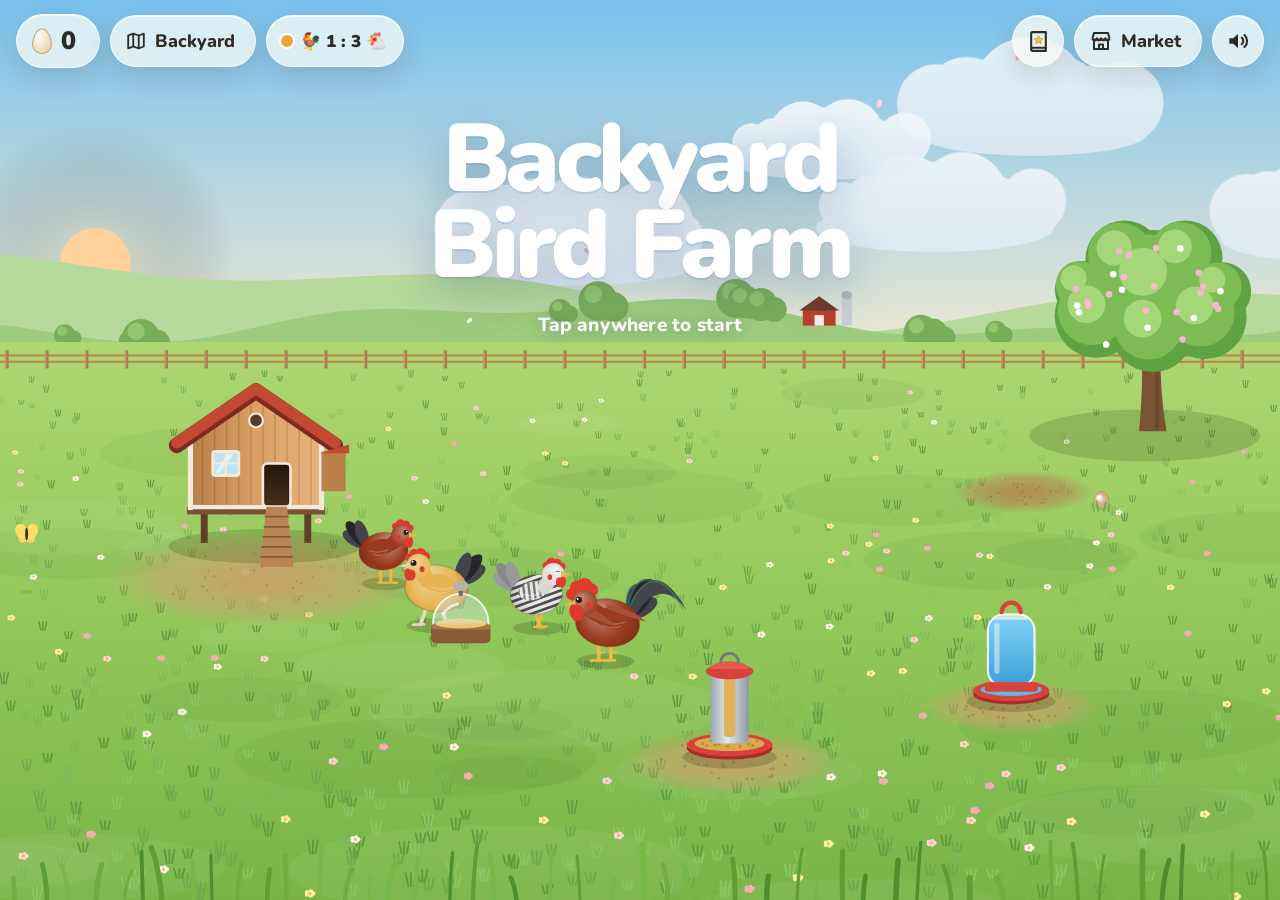
==== commit 0f1d361a: "Breeding-first Market, enterable houses everywhere, yard toys - Market sells only starter breeds (ti" ====
--- a/download/BackyardBirdFarm.html
+++ b/download/BackyardBirdFarm.html
@@ -1071,6 +1071,52 @@
 }
 .tree-kinds { scrollbar-width: none; }
 .tree-kinds::-webkit-scrollbar { display: none; }
+
+/* ---------- Market: small tiles, and a page for each bird ---------- */
+#marketGrid { grid-template-columns: repeat(auto-fill, minmax(116px, 1fr)); gap: 10px; }
+#marketGrid.detail { display: block; }
+.tile.mini { padding: 8px 6px 10px; gap: 2px; border-radius: 18px; cursor: pointer; }
+.tile.mini .tile-name { font-size: 14px; line-height: 1.15; min-height: 2.3em; display: flex; align-items: center; }
+.portrait-mini { width: 96px; height: 76px; }
+.price-pill {
+  display: inline-flex; align-items: center; gap: 4px; margin-top: 2px; padding: 3px 10px; border-radius: 10px;
+  background: var(--barn); color: #FFFFFF; font-size: 14px; font-weight: 900; font-variant-numeric: tabular-nums;
+}
+.price-pill .egg-dot { width: 9px; height: 12px; background: #FFF6E6; }
+.tile.mini.locked .price-pill { background: var(--disabled); color: var(--ink-soft); }
+.tile.breed-only { background: #EEF5E4; justify-content: center; }
+.tile.breed-only .tile-emoji { font-size: 34px; }
+.tile-toy { width: 64px; height: 56px; }
+.shop-card { display: flex; flex-wrap: wrap; gap: 16px; align-items: flex-start; }
+.shop-pics { display: flex; gap: 8px; flex: none; }
+.shop-pics figure { margin: 0; text-align: center; font-size: 13px; font-weight: 900; color: var(--ink-soft); }
+.shop-pic { width: 150px; height: 120px; border-radius: 18px; background: var(--paper); display: block; }
+.shop-carries { margin: 10px 0 0; padding: 8px 12px; border-radius: 12px; background: #FFF3D6; font-size: 14px; font-weight: 800; line-height: 1.35; }
+.shop-flock { margin: 6px 0 0; font-size: 13px; font-weight: 800; color: var(--ink-soft); line-height: 1.35; }
+.shop-buys { display: flex; gap: 10px; flex-wrap: wrap; margin-top: 12px; }
+.buy.big { flex: 1 1 150px; width: auto; height: 50px; margin-top: 0; font-size: 16px; gap: 10px; }
+.buy-price { display: inline-flex; align-items: center; gap: 4px; padding: 2px 8px; border-radius: 9px; background: rgba(255, 255, 255, .22); }
+.buy-price .egg-dot { width: 9px; height: 12px; background: #FFF6E6; }
+.shop-locked { margin: 0; padding: 10px 12px; border-radius: 12px; background: var(--fill); font-size: 14px; font-weight: 800; }
+@media (max-width: 520px) {
+  #marketGrid { grid-template-columns: repeat(auto-fill, minmax(100px, 1fr)); gap: 8px; }
+  .portrait-mini { width: 84px; height: 66px; }
+  .shop-pic { width: 128px; height: 104px; }
+}
+/* Phones held sideways are short: fit more birds on the screen */
+@media (max-height: 560px) {
+  .sheet { max-height: 94%; }
+  .sheet-head h2 { font-size: 22px; }
+  #marketNote { display: none; }
+  #marketGrid { grid-template-columns: repeat(auto-fill, minmax(90px, 1fr)); gap: 6px; }
+  .tile.mini { padding: 6px 4px 8px; border-radius: 14px; }
+  .portrait-mini { width: 70px; height: 54px; }
+  .tile.mini .tile-name { font-size: 12.5px; min-height: 2.2em; }
+  .price-pill { font-size: 12.5px; padding: 2px 8px; }
+  #marketGrid .grid-head { font-size: 16px; padding-top: 4px; }
+  .shop-pic { width: 112px; height: 90px; }
+  .tree-pic { width: 52px; height: 42px; }
+}
 
 </style>
 </head>
@@ -1203,6 +1249,7 @@
     <div class="segmented" role="tablist" aria-label="Market sections">
       <button id="tabChickens" class="seg on" role="tab" aria-selected="true" type="button">Birds</button>
       <button id="tabCoop" class="seg" role="tab" aria-selected="false" type="button">Coop</button>
+      <button id="tabYard" class="seg" role="tab" aria-selected="false" type="button">Yard</button>
     </div>
     <button class="close" type="button" data-close aria-label="Close the market">
       <svg viewBox="0 0 24 24" width="18" height="18" aria-hidden="true"><path d="m6 6 12 12M18 6 6 18" stroke="currentColor" stroke-width="2.6" stroke-linecap="round"/></svg>
@@ -2069,7 +2116,8 @@
     feeder: 1,            // how full the feeder is (0 to 1)
     water: 1,             // how full the waterer is (0 to 1)
     doorClosed: false,    // did you tuck the chickens in tonight?
-    decor: [],            // decorations in the coop: { uid, id, x, y }
+    decor: [],            // decorations inside the house: { uid, id, x, y }
+    yard: [],             // toys out in the yard: { uid, id, x, g }
     birds: [],
     yardEggs: [],         // eggs hidden in the grass { id, x, y, breed, golden, glint }
     nestEggs: [],         // eggs in the nest boxes { id, box, breed, golden }
@@ -2224,18 +2272,18 @@
 }
 
 function layoutInterior() {
-  const W = view.W, H = view.H, fy = H * 0.62, tier = farms.backyard.tier;
+  const W = view.W, H = view.H, fy = H * 0.62, tier = roomTier();
   room.floorY = fy;
   room.window = { x: W * 0.5 - 100, y: H * 0.12, w: 200, h: 136 };
   room.door = { x: W * 0.03, y: fy - 150, w: 108, h: 190 };
-  const n = COOP_TIERS[tier].nestBoxes;
+  const n = nestCount();
   const bw = n > 4 ? 84 : 100, bh = 84, gap = n > 4 ? 12 : 16, startX = room.door.x + room.door.w + 34;
   room.boxes = [];
   for (let i = 0; i < n; i++) room.boxes.push({ x: startX + i * (bw + gap), y: fy - 40 - bh, w: bw, h: bh });
   const x1 = Math.max(startX + n * (bw + gap) + 30, W * 0.6), x2 = W - 30;
   room.bars = [];
   room.slots = [];
-  for (let i = 0; i < tier; i++) room.bars.push({ x1: x1 + i * 18, x2: x2 - i * 10, y: fy - 20 - i * 92 });
+  for (let i = 0; i < (game.farm === "backyard" ? tier : 0); i++) room.bars.push({ x1: x1 + i * 18, x2: x2 - i * 10, y: fy - 20 - i * 92 });
   for (const b of room.bars) {
     const count = Math.max(1, Math.floor((b.x2 - b.x1 - 40) / 64) + 1);
     for (let j = 0; j < count; j++) {
@@ -2244,7 +2292,7 @@
   }
   // Not enough room on the roosts? The rest snuggle down on the straw,
   // spread out in rows across the floor.
-  const R = seeded(99), need = COOP_TIERS[tier].capacity + 2 - room.slots.length;
+  const R = seeded(99), need = capacity() + 2 - room.slots.length;
   if (need > 0) {
     const cols = Math.ceil(Math.sqrt(need * 2.4)), rows = Math.ceil(need / cols);
     for (let i = 0; i < need; i++) {
@@ -2490,7 +2538,7 @@
   for (const k in acts) {
     if (isBaby(c) && (k === "dust" || k === "display" || k === "preen")) continue;
     if ((k === "swim" || k === "wade") && !places.water) continue;
-    if (k === "dust" && !places.dust) continue;
+    if (k === "dust" && !places.dust && !F.yard.some((it) => YARD_BY_ID[it.id].dust)) continue;
     if (k === "display" && !isRooster(c)) continue;   // only the boys show off their tails
     ok.push(k);
     total += acts[k];
@@ -2502,6 +2550,7 @@
 
 function think(c) {
   c.pile = null;
+  c.perch = null;
   c.bfly = null;
   const S = SP(c);
   // Chickens, quail and friends don't like getting wet — back to shore!
@@ -2538,6 +2587,10 @@
   if (S.chase) {
     const b = nearestButterfly(c, 260);
     if (b && Math.random() < 0.2) { c.goal = "chase"; c.bfly = b; c.state = "chase"; c.t = rand(2, 3.5); return; }
+  }
+  if (!isBaby(c) && Math.random() < 0.14) {        // hop up on a perch or the jungle gym!
+    const spot = freePerch(c);
+    if (spot) { goPerch(c, spot); return; }
   }
   const act = pickAct(c);
   c.goal = null;
@@ -2553,7 +2606,7 @@
     case "scratch": c.state = "scratch"; c.t = rand(1, 2.2); c.peckT = 0; break;
     case "dust": {
       c.goal = "dust";
-      const s = places.dust, ss = scaleAt(s.y);
+      const s = yardDust() || places.dust, ss = scaleAt(s.y);
       walkTo(c, s.x + rand(-40, 40) * ss, s.y + rand(-8, 10), speedOf(c));
       break;
     }
@@ -2662,6 +2715,7 @@
     case "bed": startEnter(c); return;
     case "layYard": c.state = "layYard"; c.t = rand(4, 6); return;
     case "dust": c.state = "dust"; c.t = rand(4, 7); return;
+    case "perch": landOnPerch(c); return;
     case "hide":
     case "shelter": c.goal = null; c.state = "idle"; c.t = rand(3, 6); c.flapT = 0.3; return;
     default: {
@@ -2772,7 +2826,7 @@
 }
 function freeRoostSlot(c) {
   const used = new Set(F.birds.filter((o) => o !== c && o.loc === "coop").map((o) => o.roostSlot));
-  const n = game.farm === "backyard" ? room.slots.length : 99;
+  const n = room.slots.length;
   for (let i = 0; i < n; i++) if (!used.has(i)) return i;
   return 0;
 }
@@ -2929,13 +2983,14 @@
       c.t -= dt;
       if (c.t <= 0) { c.state = "idle"; c.t = rand(0.4, 1.2); }
       break;
+    case "perched": updatePerched(c, dt); break;
     case "enter": updateEnter(c, dt); break;
     case "exit": updateExit(c, dt); break;
     // "carried" follows your finger, and "fall" is handled just below
   }
 
   // Hopping & fluttering down (z = height above the grass)
-  if (c.state !== "carried" && c.state !== "enter" && c.state !== "exit" && (c.z > 0 || c.vz > 0)) {
+  if (c.state !== "carried" && c.state !== "enter" && c.state !== "exit" && c.state !== "perched" && (c.z > 0 || c.vz > 0)) {
     const falling = c.state === "fall";
     c.vz -= (falling ? 320 : 1000) * dt;
     if (falling) c.vz = Math.max(c.vz, -170);
@@ -3006,7 +3061,7 @@
   c.beakOpen = s === "song" || s === "nestSong" ? 0.5 + 0.5 * Math.sin(clock * 18)
     : s === "crow" && c.peckT > 0.45 && c.peckT < 1.9 ? 0.85 : c.beakOpenT > 0 ? 0.8 : 0;
 
-  const wantSit = s === "nesting" || s === "nestSong" || s === "dust" || s === "roost" || s === "layYard" ? 1 : 0;
+  const wantSit = s === "nesting" || s === "nestSong" || s === "dust" || s === "roost" || s === "layYard" || s === "perched" ? 1 : 0;
   c.sit += (wantSit - c.sit) * Math.min(1, dt * 5);
   c.sleep += ((s === "roost" && darkness() > 0.35 ? 1 : 0) - c.sleep) * Math.min(1, dt * 3);
 
@@ -3269,7 +3324,7 @@
     if (!cr.opened && cr.t >= 1.1) {
       cr.opened = true;
       const sc = scaleAt(cr.y);
-      const c = makeBird({ breed: cr.breed, sex: cr.sex, x: cr.x + 18 * sc, y: cr.y + 6, growth: 0.12, food: 0.9, water: 0.9, joy: 0.8 });
+      const c = makeBird({ breed: cr.breed, sex: cr.sex, geno: marketGeno(cr.breed, cr.sex || "hen"), x: cr.x + 18 * sc, y: cr.y + 6, growth: 0.12, food: 0.9, water: 0.9, joy: 0.8 });
       c.vz = 190 * sc; c.tagT = 3.5; c.state = "idle"; c.t = 1;
       F.birds.push(c);
       Sound.call(c, panX(cr.x));
@@ -3734,6 +3789,7 @@
   for (const t of [places.tree, places.tree2]) if (t) list.push({ y: t.y, f: () => drawAt(g, t, drawTreeKind, t.kind) });
   if (game.farm === "backyard" && F.tier >= 3) list.push({ y: places.fountain.y, f: () => drawAt(g, places.fountain, drawFountain) });
   list.push({ y: places.incubator.y, f: () => drawAt(g, places.incubator, drawIncubator) });
+  for (const it of F.yard) list.push({ y: yardPos(it).y, f: () => drawYardDecor(g, it) });
   if (visitor) list.push({ y: visitor.y, f: () => drawVisitor(g, visitor) });
   for (const p of fx.grains) list.push({ y: p.y - 1, f: () => drawGrain(g, p) });
   for (const e of F.yardEggs) list.push({ y: e.y, f: () => drawYardEgg(g, e) });
@@ -5316,14 +5372,16 @@
    14. PAINTING: INSIDE THE COOP, LITTLE PICTURES
    ================================================================ */
 function buildRoomBg() {
-  const W = view.W, H = view.H, fy = room.floorY, t = farms.backyard.tier;
+  const W = view.W, H = view.H, fy = room.floorY, t = roomTier();
   roomCanvas.width = worldCanvas.width;
   roomCanvas.height = worldCanvas.height;
   const g = roomCtx;
   g.setTransform(view.dpr * view.s, 0, 0, view.dpr * view.s, 0, 0);
   const R = seeded(77 + t);
   // walls
-  if (t === 1) {
+  if (paintRoomTheme(g, W, H, fy, R)) {
+    // the duck house, the hutch or the pavilion
+  } else if (t === 1) {
     const gr = g.createLinearGradient(0, 0, 0, fy);
     gr.addColorStop(0, "#A87649"); gr.addColorStop(1, "#C8935F");
     g.fillStyle = gr; g.fillRect(0, 0, W, fy);
@@ -5348,7 +5406,7 @@
     g.fillStyle = "#F5BFCB"; g.fillRect(0, fy - 110, W, 110);
     g.fillStyle = "#E6B23A"; g.fillRect(0, fy - 114, W, 5); g.fillRect(0, 34, W, 6);
   }
-  g.fillStyle = t === 3 ? "#E6B23A" : "#6E4A2E"; g.fillRect(0, 0, W, 34);
+  g.fillStyle = roomTheme() ? roomTheme().trim : t === 3 ? "#E6B23A" : "#6E4A2E"; g.fillRect(0, 0, W, 34);
   g.fillStyle = "rgba(0,0,0,.15)"; g.fillRect(0, 34, W, 6);
   // floor
   if (t === 3) {
@@ -5360,7 +5418,8 @@
     for (let x = 0; x < W; x += 48) g.fillRect(x, fy, 1.5, H - fy);
   } else {
     const gr = g.createLinearGradient(0, fy, 0, H);
-    gr.addColorStop(0, "#DDBD78"); gr.addColorStop(1, "#CFA95C");
+    const fl = roomTheme() ? roomTheme().floor : ["#DDBD78", "#CFA95C"];
+    gr.addColorStop(0, fl[0]); gr.addColorStop(1, fl[1]);
     g.fillStyle = gr; g.fillRect(0, fy, W, H - fy);
   }
   const straw = ["#F0D48A", "#D9B56A", "#C79B4E", "#F6E1A0"];
@@ -5370,6 +5429,7 @@
     g.strokeStyle = straw[Math.floor(R() * 4)]; g.lineWidth = 1.6;
     g.beginPath(); g.moveTo(x, y); g.lineTo(x + Math.cos(a) * l, y + Math.sin(a) * l * 0.4); g.stroke();
   }
+  paintRoomExtras(g, W, H, fy);
   const sg = g.createLinearGradient(0, fy, 0, fy + 34);
   sg.addColorStop(0, "rgba(0,0,0,.2)"); sg.addColorStop(1, "rgba(0,0,0,0)");
   g.fillStyle = sg; g.fillRect(0, fy, W, 34);
@@ -5468,8 +5528,8 @@
   for (let x = 0; x <= w.w; x += 10) g.lineTo(w.x + x, w.y + w.h * 0.78 - Math.sin(x * 0.04 + 1) * 8 - Math.sin(x * 0.09) * 4);
   g.lineTo(w.x + w.w, w.y + w.h); g.closePath(); g.fill();
   g.restore();
-  const tier = farms.backyard.tier;
-  const frame = tier === 3 ? "#E6B23A" : tier === 2 ? "#5F7F96" : "#7A5134";
+  const tier = roomTier();
+  const frame = roomTheme() ? roomTheme().trim : tier === 3 ? "#E6B23A" : tier === 2 ? "#5F7F96" : "#7A5134";
   g.strokeStyle = frame; g.lineWidth = 10; roundRect(g, w.x, w.y, w.w, w.h, 10); g.stroke();
   g.lineWidth = 6;
   g.beginPath(); g.moveTo(w.x + w.w / 2, w.y); g.lineTo(w.x + w.w / 2, w.y + w.h); g.moveTo(w.x, w.y + w.h / 2); g.lineTo(w.x + w.w, w.y + w.h / 2); g.stroke();
@@ -5500,7 +5560,7 @@
   g.fillStyle = "#2F2A24"; g.textAlign = "center"; g.textBaseline = "middle"; g.fillText(label, lx, ly + 1);
 }
 function drawNestBox(g, b) {
-  const box = room.boxes[b], t = farms.backyard.tier;
+  const box = room.boxes[b], t = roomTier();
   const hen = F.birds.find((c) => c.loc === "nest" && c.nestBox === b);
   if (hen) drawInsideBird(g, hen, insidePos(hen));
   const ly = box.y + box.h - 30;
@@ -5698,11 +5758,11 @@
   if (gst.mode === null && moved > 10) {
     clearTimeout(gst.holdTimer);
     if (gst.hit.kind === "bird") gst.mode = "pet";
-    else if (gst.hit.kind === "decor") { gst.mode = "drag"; dismissCoach("decorate"); }
+    else if (gst.hit.kind === "decor" || gst.hit.kind === "yardDecor") { gst.mode = "drag"; dismissCoach("decorate"); }
     else gst.mode = "swipe";
   }
   if (gst.mode === "carry") carryTo(gst.hit.c, p);
-  else if (gst.mode === "drag") dragDecor(gst.hit.d, p);
+  else if (gst.mode === "drag") { if (gst.hit.kind === "yardDecor") dragYardDecor(gst.hit.d, p); else dragDecor(gst.hit.d, p); }
   else if (gst.mode === "pet") {
     const h = scene === "yard" ? hitYard(p) : hitRoom(p);
     if (h.kind === "bird") petBird(h.c, Math.hypot(p.x - prev.x, p.y - prev.y));
@@ -5739,6 +5799,8 @@
     const cy = c.y - c.z - (bodyH(c) - sinkOf(c)) * sc;
     if (Math.hypot(p.x - c.x, (p.y - cy) * 1.1) < r) return { kind: "bird", c };
   }
+  const toy = yardDecorHit(p);
+  if (toy) return { kind: "yardDecor", d: toy };
   for (const b of fx.butterflies) { const sc = scaleAt(b.y); if (Math.hypot(p.x - b.x, p.y - (b.y - b.z * sc)) < 28) return { kind: "butterfly", b }; }
   const inBox = (place, halfW, up, extraUp) => {
     const sc = scaleAt(place.y);
@@ -5774,6 +5836,7 @@
     case "house": tapHouse(); break;
     case "incubator": openIncubator(); break;
     case "visitor": tapVisitor(visitor); break;
+    case "yardDecor": tapYardDecor(hit.d); break;
     default: tapGround(p);
   }
 }
@@ -5923,8 +5986,7 @@
   return F.birds.length > 0 && fx.crates.length === 0 && F.birds.every((c) => c.loc !== "yard");
 }
 function tapHouse() {
-  if (game.farm !== "backyard") { collectHouseEggs(); return; }
-  if (isBedtime() && !F.doorClosed && allInside()) {
+  if (game.farm === "backyard" && isBedtime() && !F.doorClosed && allInside()) {
     F.doorClosed = true;
     Sound.thunk();
     toast("Door closed. Goodnight, chickens! 💤");
@@ -5998,6 +6060,7 @@
 const marketNote = $("marketNote");
 const tabBirds = $("tabChickens");
 const tabCoop = $("tabCoop");
+const tabYard = $("tabYard");
 const mapSheet = $("map");
 const mapGrid = $("mapGrid");
 const cardSheet = $("card");
@@ -6115,6 +6178,7 @@
   return b;
 }
 function openMarket() {
+  marketPick = null;
   renderMarket();
   showSheet(marketSheet);
   marketGrid.scrollTop = 0;
@@ -6122,87 +6186,9 @@
   Sound.tick();
 }
 const birdCount = (id) => farms[id].birds.length + (id === game.farm ? fx.crates.length : 0);
-function renderMarket() {
-  const onBirds = marketTab === "birds";
-  tabBirds.classList.toggle("on", onBirds);
-  tabCoop.classList.toggle("on", !onBirds);
-  tabBirds.setAttribute("aria-selected", String(onBirds));
-  tabCoop.setAttribute("aria-selected", String(!onBirds));
-  marketGrid.textContent = "";
-  if (onBirds) {
-    marketNote.textContent = "Babies arrive at their own farm and grow up in a few minutes. Pick girls or boys: girls lay eggs, and boys are the dads!";
-    const order = [game.farm, ...FARM_ORDER.filter((id) => id !== game.farm)];
-    for (const id of order) {
-      const st = farms[id], cap = capacityOf(id), n = birdCount(id), full = n >= cap;
-      const head = el("div", "grid-head", FARMS[id].name);
-      head.append(el("span", null, st.unlocked ? (full ? `Full · ${n} of ${cap}` : `${n} of ${cap} spots`) : `Unlock for ${FARMS[id].price} eggs`));
-      marketGrid.append(head);
-      if (st.unlocked) marketGrid.append(sexPicker(id));
-      let lastGroup = null;
-      for (const key of Object.keys(BREEDS)) {
-        if (farmOfBreed(key) !== id || BREEDS[key].cross) continue;
-        const sex = marketSex, kind = kindOfBreed(key);
-        // Fancier chickens need a bigger coop first
-        const tierLocked = id === "backyard" && (BREEDS[key].tier || 1) > farms.backyard.tier;
-        const group = id === "backyard" ? `${COOP_TIERS[BREEDS[key].tier || 1].name} breeds` : KIND_TITLE[kind];
-        if (group !== lastGroup) { lastGroup = group; marketGrid.append(el("div", "grid-sub", group + (tierLocked ? " 🔒" : ""))); }
-        const B = BREEDS[key], S = SPECIES[B.species], t = el("div", "tile" + (st.unlocked && !tierLocked ? "" : " locked"));
-        const cv = el("canvas", "portrait-sm");
-        drawPortrait(cv, portraitBird(key, sex), 120, 96);
-        const sub = el("div", "tile-sub");
-        const dot = el("i", "egg-dot");
-        dot.style.background = B.egg.color;
-        sub.append(dot, document.createTextNode(S.eggValue > 1 ? `${B.egg.name} eggs · worth ${S.eggValue}` : `${B.egg.name} eggs`));
-        if (sex === "rooster") { sub.textContent = ""; sub.append(document.createTextNode(`Dad of ${B.egg.name.toLowerCase()}-egg ${plural(babyWord(key))}`)); }
-        t.append(cv, el("div", "tile-name", sex === "rooster" ? boyName(key) : B.name), sub);
-        if (!st.unlocked) {
-          const b = el("button", "buy unlock", "See the map");
-          b.type = "button";
-          b.addEventListener("click", openMap);
-          t.append(b);
-        } else if (tierLocked) {
-          const b = el("button", "buy", "🔒 Bigger coop");
-          b.type = "button"; b.disabled = true;
-          b.setAttribute("aria-label", `Build the ${COOP_TIERS[B.tier].name} to unlock the ${B.name}`);
-          t.append(b);
-        } else {
-          t.append(priceButton(B.price, `Buy a ${sex === "rooster" ? "boy" : "girl"} ${B.name} ${babyWord(key)} for ${B.price} eggs`, !full && game.eggs >= B.price, () => buyBird(key, sex)));
-        }
-        marketGrid.append(t);
-      }
-    }
-  } else {
-    const BY = farms.backyard, tierName = COOP_TIERS[BY.tier].name;
-    marketNote.textContent = "Make the Backyard coop cozy. Inside the coop, drag decorations to wherever you like.";
-    const next = COOP_TIERS[BY.tier + 1];
-    const t = el("div", "tile wide");
-    const cv = el("canvas", "coop-mini");
-    drawCoopMini(cv, next ? BY.tier + 1 : BY.tier, 132, 104);
-    const text = el("div", "tile-text");
-    text.append(
-      el("div", "tile-name", next ? next.name : tierName),
-      el("div", "tile-sub", next ? `Room for ${next.capacity} chickens, ${next.nestBoxes} nest boxes, bigger feeders and fancier decorations` : "You built the grandest coop on the farm! 👑"));
-    t.append(cv, text);
-    if (next) t.append(priceButton(next.price, `Build the ${next.name} for ${next.price} eggs`, game.eggs >= next.price, buyTier));
-    marketGrid.append(t);
-    const roomLeft = BY.decor.length < SETTINGS.maxDecor;
-    for (const d of DECOR) {
-      const locked = d.tier > BY.tier;
-      const tile = el("div", "tile" + (locked ? " locked" : ""));
-      const owned = BY.decor.filter((x) => x.id === d.id).length;
-      const note = locked ? `Needs the ${COOP_TIERS[d.tier].name}` : owned ? `${owned} in your coop` : d.toy ? "Tap it to play" : " ";
-      tile.append(el("div", "tile-emoji", d.emoji), el("div", "tile-name", d.name), el("div", "tile-sub", note));
-      if (locked) {
-        const b = el("button", "buy", "Locked");
-        b.type = "button"; b.disabled = true;
-        tile.append(b);
-      } else tile.append(priceButton(d.price, `Buy ${d.name} for ${d.price} eggs`, roomLeft && game.eggs >= d.price, () => buyDecor(d.id)));
-      marketGrid.append(tile);
-    }
-  }
-}
 tabBirds.addEventListener("click", () => { marketTab = "birds"; renderMarket(); marketGrid.scrollTop = 0; Sound.tick(); });
-tabCoop.addEventListener("click", () => { marketTab = "coop"; renderMarket(); marketGrid.scrollTop = 0; Sound.tick(); });
+tabYard.addEventListener("click", () => { marketTab = "yard"; renderMarket(); marketGrid.scrollTop = 0; Sound.tick(); });
+tabCoop.addEventListener("click", () => { marketTab = "house"; renderMarket(); marketGrid.scrollTop = 0; Sound.tick(); });
 
 function spend(n) { game.eggs -= n; updateHud(); }
 // The Girls / Boys switch in the Market
@@ -6249,6 +6235,7 @@
   } else {
     const c = addBirdToFarm(id, key, 0.12, sex);
     c.needsSpot = true;
+    c.geno = marketGeno(key, sex);
     renderMarket();
     toast(`A ${B.name} ${word} is waiting at the ${FARMS[id].name}! Tap the map to visit`, 3200);
   }
@@ -6272,20 +6259,6 @@
   toast(`Your ${next.name} is ready! 🎉`, 3000);
   save();
 }
-function buyDecor(id) {
-  const BY = farms.backyard, d = DECOR_BY_ID[id];
-  if (!d || d.tier > BY.tier || game.eggs < d.price || BY.decor.length >= SETTINGS.maxDecor) return;
-  spend(d.price);
-  const floorN = room.floorY / view.H;
-  const x = rand(0.34, 0.9);
-  const y = d.wall ? rand(0.3, floorN - 0.08) : rand(floorN + 0.1, 0.95);
-  BY.decor.push({ uid: nextId++, id, x, y, bounce: 0.5 });
-  Sound.sparkle();
-  toast(scene === "coop" ? `${d.emoji} ${d.name} added. Drag it anywhere!` : `${d.emoji} ${d.name} is in your Backyard coop. Go take a look!`, 2400);
-  renderMarket();
-  save();
-}
-
 // ---------- The Map: travel between your farms ----------
 function openMap() {
   renderMap();
@@ -6354,7 +6327,7 @@
     c.loc = isBedtime() ? "coop" : "yard";
     c.state = "idle"; c.t = rand(0.3, 1.5);
   }
-  for (const cr of fx.crates) if (!cr.opened) addBirdToFarm(game.farm, cr.breed, 0.12, cr.sex).needsSpot = true;
+  for (const cr of fx.crates) if (!cr.opened) { const nb = addBirdToFarm(game.farm, cr.breed, 0.12, cr.sex); nb.needsSpot = true; nb.geno = marketGeno(cr.breed, cr.sex || "hen"); }
   fx.crates = []; fx.grains = []; fx.butterflies = []; fx.fireflies = []; fx.particles = []; fx.weather = [];
   visitor = null; hawk = null; fx.flyers.forEach((f) => { f.t = f.dur; });
   Music.radioOn = false; Music.discoOn = false;
@@ -6509,7 +6482,7 @@
   if (scene === "yard") {
     const ground = view.horizon + (view.H - view.horizon) * 0.5;
     if (!H.treat && !isBedtime()) return showCoach("treat", "Tap the grass to toss the birds a treat", at(view.W * 0.44, ground), false, () => !isBedtime());
-    if (!H.coopEggs && F.nestEggs.length) return showCoach("coopEggs", `Eggs in the ${houseName()}! Tap it to collect them`, () => { const p = badgePos(); return w2s(p.x, p.y - 44); }, false, () => F.nestEggs.length > 0);
+    if (!H.coopEggs && F.nestEggs.length) return showCoach("coopEggs", `Eggs in the ${houseName()}! Tap it to go inside`, () => { const p = badgePos(); return w2s(p.x, p.y - 44); }, false, () => F.nestEggs.length > 0);
     if (!H.feeder && F.feeder < 0.25) return showCoach("feeder", "The feeder is almost empty. Tap it to fill it up", at(places.feeder.x, places.feeder.y - 150 * scaleAt(places.feeder.y)), false, () => F.feeder < 0.25);
     if (!H.water && places.waterer && F.water < 0.25) return showCoach("water", "The waterer is almost empty. Tap it to fill it up", at(places.waterer.x, places.waterer.y - 150 * scaleAt(places.waterer.y)), false, () => F.water < 0.25);
     if (!H.map && !farms.pond.unlocked && game.eggs >= FARMS.pond.price) return showCoach("map", "You can unlock the Duck Pond! Tap here", below(farmBtn), true, () => !farms.pond.unlocked);
@@ -6550,7 +6523,6 @@
 const trans = { on: false, t: 0, dur: 0.8, to: "yard", kind: "scene", farmTo: null, firstVisit: false, f1: { x: 0, y: 0 }, f2: { x: 0, y: 0 }, switched: false };
 function goToScene(to) {
   if (trans.on || scene === to) return;
-  if (to === "coop" && game.farm !== "backyard") return;
   const toCoop = to === "coop";
   const door = coopDoorPt(), sc = scaleAt(places.coop.y);
   const coopFocus = { x: door.x, y: places.coop.y - (houseGeo().floorH + 30) * sc };
@@ -6572,6 +6544,8 @@
       places = computePlaces(game.farm);
       buildBlades();
       buildBackground();
+      layoutInterior();
+      buildRoomBg();
       scene = "yard";
       onSceneChanged();
       arriveFarm();
@@ -6822,7 +6796,7 @@
 function hatchBaby(e) {
   const P = places.incubator, sc = scaleAt(P.y), mom = e.mom, dad = e.dad, kind = kindOfBreed(e.breed);
   const sex = Math.random() < 0.5 ? "rooster" : "hen";
-  let breed = e.breed, cross = null, geno = null, sexKnown = false, hidden = false, mule = false;
+  let breed = e.breed, cross = null, geno = null, sexKnown = false, hidden = false, mule = false, mutation = null;
   if (mom && dad && canMate(kindOfBreed(mom.breed), kindOfBreed(dad.breed)) === "mule") {
     mule = true; breed = "mulard";
     game.crossesSeen.Mulard = true;
@@ -6830,6 +6804,8 @@
     // Mom and Dad each pass on one copy of every gene
     const momG = genoOfRec(mom), dadG = genoOfRec(dad);
     geno = inheritGenes(kind, momG, dadG, sex);
+    mutation = maybeMutate(kind, geno);               // once in a while: a brand-new gene!
+    if (mutation) game.stats.mutations = (game.stats.mutations || 0) + 1;
     const L = LOOKS[kind](geno, isMaleSex(sex));
     ({ breed, cross } = nameChick(kind, mom, dad, geno, sex, L));
     if (cross && NAMED_CROSSES.some((x) => x.name === cross)) game.crossesSeen[cross] = true;
@@ -6855,7 +6831,12 @@
   let msg = `Welcome, ${c.name}! A brand-new ${lookOf(c).name} ${babyWord(breed)} 🐣`;
   if (mule) msg = `Welcome, ${c.name}! A Mulard duckling 🐣 Mule ducks can't have babies of their own.`;
   else if (cross && NAMED_CROSSES.some((x) => x.name === cross)) msg = `Welcome, ${c.name}! It's ${/^[AEIOU]/.test(cross) ? "an" : "a"} ${cross}! 🐣`;
-  if (sexKnown) msg += ` It's a ${isRooster(c) ? "boy" : "girl"}. You can tell by the fuzz!`;
+  if (!mule && !BREEDS[breed].shop && !BREEDS[breed].cross && !game.stickers[breed]) {   // you bred a breed yourself!
+    game.stats.bred = (game.stats.bred || 0) + 1;
+    msg = `🎉 You bred a true ${BREEDS[breed].name}! Welcome, ${c.name}. A new breed for your Family Tree!`;
+  }
+  if (mutation) msg += ` 🧪 A mutation! ${c.name} has a brand-new gene: ${mutation}.`;
+  else if (sexKnown) msg += ` It's a ${isRooster(c) ? "boy" : "girl"}. You can tell by the fuzz!`;
   else if (hidden) msg += " It's showing a hidden gene! 🎁";
   toast(msg, 4200);
   save();
@@ -8620,6 +8601,8 @@
   // 2. Color varieties (quail, guineas, turkeys, peafowl...) are named by their color, like "Blue Slate"
   const [color, trait] = colorWords(kind, G, L), look = [trait, color].filter(Boolean).join(" ");
   if (W.varieties) {
+    const std = trueToType(kind, G, sex);
+    if (std) return { breed: std, cross: null };
     const match = Object.keys(BREEDS).find((k) => kindOfBreed(k) === kind && !BREEDS[k].cross &&
       colorWords(kind, genesFor(kind, BREEDS[k].genes, sex), null).filter(Boolean).reverse().join(" ") === look);
     if (match) return { breed: match, cross: null };
@@ -8636,9 +8619,12 @@
     const [was] = colorWords(kind, stdG, LOOKS[kind](stdG, isMaleSex(sex)));
     return { breed: mom.breed, cross: was !== color && color ? `${color} ${B.short || B.name}` : null };
   }
-  // 4. Names from genes: Sizzles, Showgirls, Olive Eggers, Easter Eggers
+  // 4. Does it match a breed's standard? Then you bred that breed!
+  const std = trueToType(kind, G, sex);
+  if (std) return { breed: std, cross: null };
+  // 5. Names from genes: Sizzles, Showgirls, Olive Eggers, Easter Eggers
   for (const x of NAMED_CROSSES) if (x.kind === kind && x.pheno && x.test(mom, dad, L, G)) return named(x);
-  // 5. Everything else is named after its parents, dad first: "Buff Orpington × Barred Rock"
+  // 6. Everything else is named after its parents, dad first: "Buff Orpington × Barred Rock"
   const dn = recName(dad), mn = recName(mom);
   if (/Mix|Mixed/.test(dn + mn)) return { breed: mixKey, cross: kind === "chicken" ? "Barnyard Mix" : `Mixed-breed ${KIND_NOUN[kind]}` };
   if (dn === mn) return { breed: mixKey, cross: `${dn} (2nd generation)` };
@@ -9451,7 +9437,9 @@
   else if (n.cross) how = `Hatch one: a ${BREEDS[n.cross.dad].name} dad and a ${BREEDS[n.cross.mom].name} mom.`;
   else {
     const B = BREEDS[n.key], farm = FARMS[farmOfBreed(n.key)];
-    how = `Market: ${B.price} eggs at the ${farm.name}${B.tier > 1 ? ` (needs the ${COOP_TIERS[B.tier].name})` : ""}.`;
+    const kin = (TREE_PARENTS[n.key] || []).filter((k) => BREEDS[k] && !BREEDS[k].wild).map((k) => BREEDS[k].name);
+    how = B.shop ? `Market: ${B.price} eggs at the ${farm.name}${B.tier > 1 ? ` (needs the ${COOP_TIERS[B.tier].name})` : ""}.`
+      : `Not sold at the Market: breed one! A chick whose genes match the ${B.name}'s special genes IS a ${B.name}.${kin.length ? ` Try starting with the ${kin.join(" and the ")}.` : ""} Watch for hidden genes and mutations too!`;
   }
   info.append(el("p", "tree-how", (open ? "" : "🔒 Raise one to color it in! ") + how));
   card.append(cv, info);
@@ -9526,6 +9514,487 @@
 
 
 /* ================================================================
+   26. BREEDING IS THE STAR
+   ================================================================
+   The Market only sells "starter" breeds. Every other breed has to be
+   BRED: when a chick matches a breed's standard (all its genes show
+   the same way as that breed), you've bred that breed yourself!
+
+   Where do the rare genes come from?
+   - Some Market birds secretly CARRY a hidden gene (it says so in the
+     Market). Breed two carriers together and a quarter of the babies
+     can show it!
+   - And once in a while a chick is born with a brand-new gene: a
+     MUTATION. That's how many real color varieties first appeared.
+*/
+const SHOP = [
+  // chickens (the fancier ones need a bigger coop)
+  "rir", "barred", "leghorn", "buff", "australorp", "easter", "sussex",
+  "brownLeghorn", "cochin", "wyandotte", "lightBrahma", "bcMarans", "welsummer", "barnevelder",
+  "silkie", "polish", "frizzle", "turken", "araucana", "sebright",
+  // pond
+  "pekin", "mallard", "rouen", "runner", "swedish", "cayuga", "call", "crestedDuck", "muscovy",
+  "embden", "toulouse", "chinese", "pilgrim", "sebastopol", "muteSwan", "blackSwan", "trumpeter",
+  // meadow
+  "coturnix", "jumboQuail", "california", "bobwhite", "guinea", "ringneck", "goldenPh", "ladyAmherst", "silverPh", "reeves",
+  "turkey", "blackSpanish", "whiteHolland", "midgetWhite",
+  // lagoon (each flamingo is its own wild species, so they're all sold)
+  "flamingo", "chilean", "greater", "lesser", "andean", "james", "peacock", "greenPeafowl",
+];
+for (const k of SHOP) BREEDS[k].shop = true;
+// Hidden genes some Market birds always carry (one copy)
+const CARRIES = {
+  buff: { lav: "lav" }, australorp: { choc: "ch" }, leghorn: { pat: "mot" }, brownLeghorn: { longTail: "gt" }, wyandotte: { pat: "spang" },
+  cochin: { recW: "c" }, runner: { harl: "hq" }, muscovy: { white: "c" }, pilgrim: { saddle: "sb" }, toulouse: { buff: "g" },
+  muteSwan: { polish: "pl" }, coturnix: { celadon: "ce" }, guinea: { lav: "lv" }, ringneck: { ring: "rg" }, turkey: { base: "b", palm: "cp" },
+  blackSpanish: { narr: "n" }, peacock: { bs: "bs" },
+};
+for (const k in CARRIES) BREEDS[k].carries = CARRIES[k];
+BREEDS.silkie.genes.base = "E";   // white Silkies secretly have black underneath the white!
+function marketGeno(key, sex) {
+  const kind = kindOfBreed(key), G = genesFor(kind, BREEDS[key].genes, sex);
+  for (const [id, a] of Object.entries(BREEDS[key].carries || {})) {
+    if (locusOf(kind, id).z && !isMaleSex(sex)) continue;   // girls have one Z, so they can't hide a Z gene
+    G[id] = [G[id][0], a];
+  }
+  return G;
+}
+const carriesText = (key) => Object.entries(BREEDS[key].carries || {}).map(([id, a]) => {
+  const L = locusOf(kindOfBreed(key), id);
+  return (L.say[a] || L.name).toLowerCase() + (L.z ? " (boys only)" : "");
+});
+
+// New genes that can pop up by mutation
+const MUTATIONS = {
+  chicken: [["lav", "lav"], ["choc", "ch"], ["recW", "c"], ["blue", "Bl"], ["pat", "mot"]],
+  duck: [["harl", "hq"], ["white", "c"], ["blue", "Bl"]], muscovy: [["blue", "Bl"], ["white", "c"], ["choc", "ch"]],
+  goose: [["buff", "g"], ["saddle", "sb"], ["white", "c"]], swan: [["polish", "pl"]],
+  quail: [["gold", "Y"], ["dark", "Tb"], ["white", "wh"], ["tux", "s"], ["celadon", "ce"]], bobwhite: [["snow", "sn"]],
+  guinea: [["lav", "lv"], ["white", "c"], ["pearl", "pt"], ["buff", "br"], ["pied", "Pi"]],
+  pheasant: [["mel", "Mel"], ["white", "c"], ["fawn", "fw"], ["ring", "rg"]], ruffed: [["yellow", "yg"], ["dark", "Dt"]],
+  turkey: [["narr", "n"], ["white", "c"], ["slate", "Sl"], ["palm", "cp"], ["base", "b"]],
+  peafowl: [["white", "w"], ["cameo", "ca"], ["purple", "pu"], ["bs", "bs"], ["opal", "op"]],
+};
+const MUTATION_CHANCE = 0.08;
+function maybeMutate(kind, G) {
+  const list = MUTATIONS[kind];
+  if (!list || Math.random() > MUTATION_CHANCE) return null;
+  const [id, a] = pick(list), v = G[id];
+  if (!v || v.includes(a)) return null;
+  v[Math.floor(Math.random() * v.length)] = a;
+  const L = locusOf(kind, id);
+  return (L.say[a] || L.say[1] || L.name).toLowerCase();
+}
+
+// Does a chick match a breed's standard? (Its genes show the same way.)
+const TOLERANCE = { size: 0.17, brownEgg: 0.8, combSize: 0.3, fluff: 0.1, lay: 0.2, upright: 0.35, pink: 0.2 };
+const stdCache = {};
+function stdGeno(k, sex) { return stdCache[k + sex] || (stdCache[k + sex] = genesFor(kindOfBreed(k), BREEDS[k].genes, sex)); }
+function sameTrait(kind, L, A, S) {
+  if (L.type === "num") return Math.abs(gNum(A, L.id) - gNum(S, L.id)) <= (TOLERANCE[L.id] || 0.2);
+  if (L.type === "inc") return gCount(kind, A, L.id) === gCount(kind, S, L.id);
+  if (L.type === "blend") return [...A[L.id]].sort().join() === [...S[L.id]].sort().join();
+  return gDom(kind, A, L.id) === gDom(kind, S, L.id);
+}
+function trueToType(kind, G, sex) {
+  for (const k in BREEDS) {
+    if (BREEDS[k].cross || kindOfBreed(k) !== kind) continue;
+    const S = stdGeno(k, sex);
+    if (lociOf(kind).every((L) => sameTrait(kind, L, G, S))) return k;
+  }
+  return null;
+}
+SPECIAL_STICKERS.push(
+  { id: "g_mutation", emoji: "🧪", name: "Mutation!", how: "Hatch a chick with a brand-new gene", done: () => (game.stats.mutations || 0) >= 1 },
+  { id: "g_breeder", emoji: "🏅", name: "Breeder", how: "Breed a breed that isn't sold at the Market", done: () => (game.stats.bred || 0) >= 1 },
+  { id: "g_master", emoji: "🎓", name: "Master Breeder", how: "Breed 10 breeds that aren't sold at the Market", done: () => Object.keys(game.stickers).filter((k) => BREEDS[k] && !BREEDS[k].shop && !BREEDS[k].cross).length >= 10 },
+);
+const TREE_OF_FARM = { backyard: "chickens", pond: "ducks", meadow: "quail", lagoon: "flamingos" };
+
+// ---------- The Market ----------
+let marketPick = null;   // the breed you tapped to learn about
+function renderMarket() {
+  const tabs = [[tabBirds, "birds"], [tabCoop, "house"], [tabYard, "yard"]];
+  for (const [b, t] of tabs) { b.classList.toggle("on", marketTab === t); b.setAttribute("aria-selected", String(marketTab === t)); }
+  tabCoop.textContent = cap1(houseName());
+  marketGrid.textContent = "";
+  marketGrid.classList.toggle("detail", marketTab === "birds" && !!marketPick);
+  if (marketTab === "birds") renderBirdShop();
+  else if (marketTab === "house") renderHouseShop();
+  else renderYardShop();
+}
+function renderBirdShop() {
+  if (marketPick) { renderBirdDetail(marketPick); return; }
+  marketNote.textContent = "Tap a bird to meet it. The Market only sells starter breeds: all the others, you breed yourself!";
+  const order = [game.farm, ...FARM_ORDER.filter((id) => id !== game.farm)];
+  for (const id of order) {
+    const st = farms[id], cap = capacityOf(id), n = birdCount(id), full = n >= cap;
+    const head = el("div", "grid-head", `${FARMS[id].emoji} ${FARMS[id].name}`);
+    head.append(el("span", null, st.unlocked ? (full ? `Full · ${n} of ${cap}` : `${n} of ${cap} spots`) : `Unlock for ${FARMS[id].price} eggs`));
+    marketGrid.append(head);
+    for (const key of Object.keys(BREEDS)) {
+      const B = BREEDS[key];
+      if (farmOfBreed(key) !== id || !B.shop) continue;
+      const locked = !st.unlocked || (id === "backyard" && (B.tier || 1) > farms.backyard.tier);
+      const t = el("button", "tile mini" + (locked ? " locked" : ""));
+      t.type = "button";
+      const cv = el("canvas", "portrait-mini");
+      drawPortrait(cv, portraitBird(key), 96, 76);
+      const price = el("span", "price-pill");
+      if (locked) price.textContent = "🔒";
+      else price.append(el("i", "egg-dot"), document.createTextNode(String(B.price)));
+      t.append(cv, el("span", "tile-name", B.name), price);
+      t.setAttribute("aria-label", `${B.name}, ${B.price} eggs. Tap to learn more`);
+      t.addEventListener("click", () => { marketPick = key; Sound.tick(); renderMarket(); marketGrid.scrollTop = 0; });
+      marketGrid.append(t);
+    }
+    const bredOnly = Object.keys(BREEDS).filter((k) => farmOfBreed(k) === id && !BREEDS[k].shop && !BREEDS[k].cross);
+    if (bredOnly.length) {
+      const b = el("button", "tile mini breed-only");
+      b.type = "button";
+      b.append(el("span", "tile-emoji", "🧬"), el("span", "tile-name", `${bredOnly.length} more to breed`), el("span", "tile-sub", "See the Family Tree"));
+      b.addEventListener("click", () => { hideSheet(undefined, true); bookTab = "tree"; treeGroup = TREE_OF_FARM[id]; treeSel = null; openBook(); });
+      marketGrid.append(b);
+    }
+  }
+}
+function renderBirdDetail(key) {
+  const B = BREEDS[key], id = farmOfBreed(key), st = farms[id], kind = kindOfBreed(key), W = KINDS[kind], S = SPECIES[B.species];
+  const full = birdCount(id) >= capacityOf(id), tierLocked = id === "backyard" && (B.tier || 1) > farms.backyard.tier;
+  marketNote.textContent = "";
+  const back = el("button", "tree-back", "‹ All birds");
+  back.type = "button";
+  back.addEventListener("click", () => { marketPick = null; Sound.tick(); renderMarket(); });
+  const card = el("div", "shop-card"), pics = el("div", "shop-pics");
+  for (const sex of ["hen", "rooster"]) {
+    const f = el("figure"), cv = el("canvas", "shop-pic");
+    drawPortrait(cv, portraitBird(key, sex), 150, 120);
+    f.append(cv, el("figcaption", null, cap1(W[sex === "hen" ? "female" : "male"])));
+    pics.append(f);
+  }
+  const info = el("div", "tree-info");
+  info.append(el("h3", null, B.name));
+  if (ORIGINS[key]) info.append(el("p", "tree-origin", `🌍 ${ORIGINS[key]}`));
+  info.append(el("p", "tree-fact", FACTS[key] || ""));
+  const chips = el("div", "gene-row");
+  for (const ch of geneChips(portraitBird(key, "hen"))) if (ch.shows) chips.append(el("span", "gene-chip", ch.text));
+  if (chips.childNodes.length) info.append(el("span", "field-label", "Special genes"), chips);
+  const carries = carriesText(key);
+  if (carries.length) info.append(el("p", "shop-carries", `🎁 Secretly carries a hidden gene: ${carries.join(", ")}. Breed two of them and some babies may show it!`));
+  const eggRow = el("p", "tree-egg"), dot = el("i", "egg-dot");
+  dot.style.background = B.egg.color;
+  eggRow.append(dot, document.createTextNode(`${B.egg.name} eggs${S.eggValue > 1 ? ` · each worth ${S.eggValue}` : ""}`));
+  info.append(eggRow);
+  const fl = flockStats(id)[kind];
+  if (fl) info.append(el("p", "shop-flock", `Your ${KIND_TITLE[kind].toLowerCase()}: ${fl.males} ${fl.males === 1 ? W.male : plural(W.male)}, ${fl.females} ${fl.females === 1 ? W.female : plural(W.female)}. ${fl.label} Best: ${W.ideal}.`));
+  const buys = el("div", "shop-buys");
+  if (!st.unlocked) buys.append(el("p", "shop-locked", `🔒 Unlock the ${FARMS[id].name} on the map first.`));
+  else if (tierLocked) buys.append(el("p", "shop-locked", `🔒 Build the ${COOP_TIERS[B.tier].name} first (in the ${cap1(FARMS.backyard.house)} tab).`));
+  else if (full) buys.append(el("p", "shop-locked", `The ${FARMS[id].name} is full. Find a bird a new home, or build a bigger coop!`));
+  else for (const sex of ["hen", "rooster"]) {
+    const word = W[sex === "hen" ? "female" : "male"], b = el("button", "buy big");
+    b.type = "button";
+    b.append(document.createTextNode(`Buy a ${word}`), el("span", "buy-price"));
+    b.lastChild.append(el("i", "egg-dot"), document.createTextNode(String(B.price)));
+    b.disabled = game.eggs < B.price;
+    b.setAttribute("aria-label", `Buy a ${word} ${B.name} for ${B.price} eggs`);
+    b.addEventListener("click", () => { if (!b.disabled) buyBird(key, sex); });
+    buys.append(b);
+  }
+  info.append(buys);
+  card.append(pics, info);
+  marketGrid.append(back, card);
+}
+function renderHouseShop() {
+  const st = F, hname = houseName(), backyard = game.farm === "backyard", tierNow = backyard ? st.tier : 3;
+  marketNote.textContent = `Make the ${hname} cozy! Inside, drag decorations to wherever you like.`;
+  if (backyard) {
+    const next = COOP_TIERS[st.tier + 1], t = el("div", "tile wide"), cv = el("canvas", "coop-mini");
+    drawCoopMini(cv, next ? st.tier + 1 : st.tier, 132, 104);
+    const text = el("div", "tile-text");
+    text.append(el("div", "tile-name", next ? next.name : COOP_TIERS[st.tier].name),
+      el("div", "tile-sub", next ? `Room for ${next.capacity} chickens, ${next.nestBoxes} nest boxes, more breeds, bigger feeders and fancier decorations` : "You built the grandest coop on the farm! 👑"));
+    t.append(cv, text);
+    if (next) t.append(priceButton(next.price, `Build the ${next.name} for ${next.price} eggs`, game.eggs >= next.price, buyTier));
+    marketGrid.append(t);
+  }
+  const roomLeft = st.decor.length < SETTINGS.maxDecor;
+  for (const d of DECOR) {
+    const locked = d.tier > tierNow, tile = el("div", "tile" + (locked ? " locked" : ""));
+    const owned = st.decor.filter((x) => x.id === d.id).length;
+    const note = locked ? `Needs the ${COOP_TIERS[d.tier].name}` : owned ? `${owned} in your ${hname}` : d.toy ? "Tap it to play" : " ";
+    tile.append(el("div", "tile-emoji", d.emoji), el("div", "tile-name", d.name), el("div", "tile-sub", note));
+    if (locked) { const b = el("button", "buy", "Locked"); b.type = "button"; b.disabled = true; tile.append(b); }
+    else tile.append(priceButton(d.price, `Buy ${d.name} for ${d.price} eggs`, roomLeft && game.eggs >= d.price, () => buyDecor(d.id)));
+    marketGrid.append(tile);
+  }
+}
+function buyDecor(id) {
+  const d = DECOR_BY_ID[id], tierNow = game.farm === "backyard" ? F.tier : 3;
+  if (!d || d.tier > tierNow || game.eggs < d.price || F.decor.length >= SETTINGS.maxDecor) return;
+  spend(d.price);
+  const floorN = room.floorY / view.H;
+  F.decor.push({ uid: nextId++, id, x: rand(0.34, 0.9), y: d.wall ? rand(0.3, floorN - 0.08) : rand(floorN + 0.1, 0.95), bounce: 0.5 });
+  Sound.sparkle();
+  toast(scene === "coop" ? `${d.emoji} ${d.name} added. Drag it anywhere!` : `${d.emoji} ${d.name} is in your ${houseName()}. Go take a look!`, 2400);
+  renderMarket();
+  save();
+}
+
+// ---------- Yard toys: playgrounds, perches, scarecrows... ----------
+// "perch" is how high a bird sits on it. "farms" limits where you can buy it.
+const YARD_DECOR = [
+  { id: "hay", name: "Hay Bale", price: 6, draw: "hay", w: 70, h: 34, perch: [30] },
+  { id: "log", name: "Perching Log", price: 5, draw: "log", w: 80, h: 22, perch: [18] },
+  { id: "swing", name: "Chicken Swing", price: 12, draw: "swing", w: 76, h: 82, perch: [34], toy: "swing" },
+  { id: "gym", name: "Jungle Gym", price: 20, draw: "gym", w: 96, h: 84, perch: [22, 46, 70] },
+  { id: "scarecrow", name: "Scarecrow", price: 10, draw: "scarecrow", w: 64, h: 110, toy: "wiggle" },
+  { id: "pinwheel", name: "Pinwheel", price: 6, draw: "pinwheel", w: 34, h: 70, toy: "spin" },
+  { id: "birdbath", name: "Birdbath", price: 14, draw: "birdbath", w: 52, h: 56, toy: "splash" },
+  { id: "sandbox", name: "Dust Bath Box", price: 10, draw: "sandbox", w: 96, h: 22, dust: true },
+  { id: "tractor", name: "Little Tractor", price: 40, emoji: "🚜", w: 104, h: 90, perch: [58] },
+  { id: "slide", name: "Slide", price: 18, emoji: "🛝", w: 84, h: 84, toy: "wiggle" },
+  { id: "pumpkin", name: "Pumpkin", price: 4, emoji: "🎃", w: 44, h: 44 },
+  { id: "sunflower", name: "Sunflowers", price: 5, emoji: "🌻", w: 52, h: 52 },
+  { id: "toadstool", name: "Toadstool", price: 4, emoji: "🍄", w: 42, h: 42 },
+  { id: "wheat", name: "Wheat Patch", price: 5, emoji: "🌾", w: 52, h: 52, farms: ["backyard", "meadow"] },
+  { id: "float", name: "Pool Float", price: 10, emoji: "🛟", w: 52, h: 52, farms: ["pond", "lagoon"] },
+  { id: "umbrella", name: "Beach Umbrella", price: 12, emoji: "⛱️", w: 84, h: 84, farms: ["pond", "lagoon"] },
+  { id: "hibiscus", name: "Hibiscus", price: 6, emoji: "🌺", w: 42, h: 42, farms: ["lagoon"] },
+  { id: "tiki", name: "Tiki Head", price: 16, emoji: "🗿", w: 60, h: 64, farms: ["lagoon"] },
+];
+const YARD_BY_ID = Object.fromEntries(YARD_DECOR.map((d) => [d.id, d]));
+const MAX_YARD_DECOR = 24;
+INTERRUPTIBLE.add("perched");   // perched birds hop down for treats, bedtime, or laying
+const PERCHERS = new Set(["chicken", "quail", "bobwhite", "calQuail", "guinea", "pheasant", "ruffed", "silverPh", "reeves", "turkey", "peafowl"]);
+const yardPos = (d) => ({ x: d.x * view.W, y: view.horizon + d.g * (view.H - view.horizon) });
+function renderYardShop() {
+  marketNote.textContent = `Toys and treats for the ${FARMS[game.farm].name}! Chickens hop up on perches, and you can drag everything around.`;
+  const roomLeft = F.yard.length < MAX_YARD_DECOR;
+  for (const d of YARD_DECOR) {
+    if (d.farms && !d.farms.includes(game.farm)) continue;
+    const tile = el("div", "tile"), owned = F.yard.filter((x) => x.id === d.id).length;
+    if (d.emoji) tile.append(el("div", "tile-emoji", d.emoji));
+    else { const cv = el("canvas", "tile-toy"); drawToyIcon(cv, d); tile.append(cv); }
+    tile.append(el("div", "tile-name", d.name), el("div", "tile-sub", owned ? `${owned} in the yard` : d.perch ? "Birds can perch on it" : d.toy ? "Tap it to play" : d.dust ? "For dust baths" : " "));
+    tile.append(priceButton(d.price, `Buy ${d.name} for ${d.price} eggs`, roomLeft && game.eggs >= d.price, () => buyYardDecor(d.id)));
+    marketGrid.append(tile);
+  }
+}
+function drawToyIcon(cv, d) {
+  const { g, dpr } = prepCanvas(cv, 64, 56);
+  const s = Math.min(56 / (d.h + 14), 64 / (d.w + 10)) * dpr;
+  g.setTransform(s, 0, 0, s, cv.width / 2, cv.height - 6 * dpr);
+  drawToy(g, d, { uid: 1, kick: 0 });
+}
+function buyYardDecor(id) {
+  const d = YARD_BY_ID[id];
+  if (!d || game.eggs < d.price || F.yard.length >= MAX_YARD_DECOR) return;
+  spend(d.price);
+  const item = { uid: nextId++, id, x: rand(0.18, 0.82), g: rand(0.3, 0.85), kick: 0.5 };
+  F.yard.push(item);
+  Sound.sparkle();
+  hideSheet();
+  if (scene === "yard") { const p = yardPos(item), sc = scaleAt(p.y); confetti(p.x, p.y, 40 * sc, 18, sc); }
+  toast(`${d.emoji || "🎉"} ${d.name} is in the yard. Drag it anywhere!`, 2600);
+  save();
+}
+function drawYardDecor(g, item) {
+  const d = YARD_BY_ID[item.id], p = yardPos(item), sc = scaleAt(p.y);
+  g.fillStyle = "rgba(40,50,20,.16)"; ellipse(g, p.x, p.y + 1, d.w * 0.5 * sc, d.w * 0.12 * sc); g.fill();
+  g.save(); g.translate(p.x, p.y); g.scale(sc, sc);
+  drawToy(g, d, item);
+  g.restore();
+}
+function swingAngle(item) { return Math.sin(clock * 1.6 + item.uid) * 0.12 + Math.sin(clock * 5) * (item.kick || 0) * 0.35; }
+// Every toy is drawn standing on the ground at (0, 0)
+function drawToy(g, d, item) {
+  const kick = item.kick || 0;
+  if (d.emoji) {
+    const bounce = 1 + Math.sin(kick * 12) * kick * 0.12, s = emojiSprite(d.emoji, d.w * 2);
+    g.save(); if (d.toy === "wiggle") g.rotate(Math.sin(clock * 20) * kick * 0.15);
+    g.drawImage(s, -d.w * 0.6 * bounce, -d.h * 1.15 * bounce, d.w * 1.2 * bounce, d.w * 1.2 * bounce);
+    g.restore();
+    return;
+  }
+  const wood = "#9C6A3E", dark = "#6E4A2E";
+  switch (d.draw) {
+    case "hay":
+      g.fillStyle = "#E3BE5C"; roundRect(g, -35, -32, 70, 32, 6); g.fill();
+      g.strokeStyle = "#C79A3A"; g.lineWidth = 2;
+      for (let x = -28; x < 34; x += 8) { g.beginPath(); g.moveTo(x, -30); g.lineTo(x + 3, -2); g.stroke(); }
+      g.strokeStyle = "#8E5A2E"; g.lineWidth = 3; g.beginPath(); g.moveTo(-35, -20); g.lineTo(35, -20); g.moveTo(-35, -10); g.lineTo(35, -10); g.stroke();
+      break;
+    case "log":
+      g.fillStyle = "#8A5A34"; roundRect(g, -40, -20, 80, 20, 10); g.fill();
+      g.fillStyle = "#C9A06A"; ellipse(g, 36, -10, 6, 10); g.fill();
+      g.strokeStyle = "#A07040"; g.lineWidth = 1.5; circle(g, 36, -10, 5); g.stroke();
+      g.strokeStyle = "rgba(60,35,15,.4)"; g.beginPath(); g.moveTo(-30, -14); g.lineTo(20, -14); g.moveTo(-24, -7); g.lineTo(26, -7); g.stroke();
+      break;
+    case "swing": {
+      g.strokeStyle = wood; g.lineWidth = 6; g.lineCap = "round";
+      g.beginPath(); g.moveTo(-36, 0); g.lineTo(-28, -80); g.moveTo(36, 0); g.lineTo(28, -80); g.stroke();
+      g.lineWidth = 7; g.strokeStyle = dark; g.beginPath(); g.moveTo(-32, -80); g.lineTo(32, -80); g.stroke();
+      const a = swingAngle(item);
+      g.save(); g.translate(0, -80); g.rotate(a);
+      g.strokeStyle = "#D8C8A8"; g.lineWidth = 1.6; g.beginPath(); g.moveTo(-14, 0); g.lineTo(-14, 46); g.moveTo(14, 0); g.lineTo(14, 46); g.stroke();
+      g.fillStyle = "#C8453A"; roundRect(g, -18, 44, 36, 6, 3); g.fill();
+      g.restore();
+      break;
+    }
+    case "gym":
+      g.strokeStyle = wood; g.lineWidth = 5; g.lineCap = "round";
+      g.beginPath(); g.moveTo(-46, 0); g.lineTo(-12, -80); g.moveTo(46, 0); g.lineTo(12, -80); g.stroke();
+      g.strokeStyle = "#E3A83A"; g.lineWidth = 5;
+      for (const [y, w] of [[-22, 38], [-46, 28], [-70, 17]]) { g.beginPath(); g.moveTo(-w, y); g.lineTo(w, y); g.stroke(); }
+      g.fillStyle = "#C8453A"; g.beginPath(); g.moveTo(-10, -80); g.lineTo(0, -92); g.lineTo(10, -80); g.closePath(); g.fill();
+      break;
+    case "scarecrow": {
+      g.save(); g.rotate(Math.sin(clock * 22) * kick * 0.12 + Math.sin(clock * 0.9 + item.uid) * 0.02);
+      g.strokeStyle = dark; g.lineWidth = 4; g.beginPath(); g.moveTo(0, 0); g.lineTo(0, -96); g.stroke();
+      g.lineWidth = 3.5; g.beginPath(); g.moveTo(-30, -70); g.lineTo(30, -70); g.stroke();
+      g.fillStyle = "#4A7AC8"; roundRect(g, -16, -76, 32, 38, 6); g.fill();                     // shirt
+      g.strokeStyle = "rgba(255,255,255,.4)"; g.lineWidth = 1.2;
+      for (let x = -12; x < 16; x += 6) { g.beginPath(); g.moveTo(x, -76); g.lineTo(x, -38); g.stroke(); }
+      g.fillStyle = "#E7C45A";                                                                     // straw hands & feet
+      for (const s of [-1, 1]) { g.beginPath(); g.moveTo(s * 28, -72); g.lineTo(s * 38, -76); g.lineTo(s * 36, -66); g.closePath(); g.fill(); }
+      g.fillStyle = "#D9B889"; circle(g, 0, -86, 11); g.fill();                                  // burlap head
+      g.fillStyle = "#3A2A1E"; circle(g, -4, -88, 1.6); g.fill(); circle(g, 4, -88, 1.6); g.fill();
+      g.strokeStyle = "#3A2A1E"; g.lineWidth = 1.2; g.beginPath(); g.arc(0, -84, 4, 0.15 * Math.PI, 0.85 * Math.PI); g.stroke();
+      g.fillStyle = "#6E4A2E"; roundRect(g, -16, -98, 32, 5, 2); g.fill(); roundRect(g, -9, -108, 18, 11, 3); g.fill();   // hat
+      g.restore();
+      break;
+    }
+    case "pinwheel": {
+      g.strokeStyle = "#8E8E96"; g.lineWidth = 2.5; g.beginPath(); g.moveTo(0, 0); g.lineTo(0, -56); g.stroke();
+      item.spin = (item.spin || 0) + 0.02 + kick * 0.4;
+      g.save(); g.translate(0, -58); g.rotate(item.spin);
+      ["#F25A5A", "#F2C14E", "#4AA8E0", "#6CC56A"].forEach((col, i) => {
+        g.save(); g.rotate(i * Math.PI / 2); g.fillStyle = col;
+        g.beginPath(); g.moveTo(0, 0); g.lineTo(0, -14); g.lineTo(10, -4); g.closePath(); g.fill(); g.restore();
+      });
+      g.fillStyle = "#FFFFFF"; circle(g, 0, 0, 2.5); g.fill();
+      g.restore();
+      break;
+    }
+    case "birdbath":
+      g.fillStyle = "#B8B4AA"; roundRect(g, -8, -44, 16, 44, 4); g.fill(); roundRect(g, -16, -6, 32, 6, 3); g.fill();
+      g.fillStyle = "#C9C5BA"; ellipse(g, 0, -46, 26, 8); g.fill();
+      g.fillStyle = "#7CC7E6"; ellipse(g, 0, -48, 21, 5); g.fill();
+      g.fillStyle = "rgba(255,255,255,.6)"; ellipse(g, -6, -49, 6, 1.6); g.fill();
+      break;
+    case "sandbox":
+      g.fillStyle = "#8A5A34"; roundRect(g, -48, -18, 96, 18, 4); g.fill();
+      g.fillStyle = "#E8D2A0"; roundRect(g, -43, -16, 86, 12, 3); g.fill();
+      g.fillStyle = "rgba(160,120,70,.35)"; for (let i = 0; i < 12; i++) { circle(g, -38 + i * 7, -10 + (i % 3) * 2, 1.2); g.fill(); }
+      break;
+  }
+}
+function yardDecorHit(p) {
+  for (const item of [...F.yard].sort((a, b) => b.g - a.g)) {
+    const d = YARD_BY_ID[item.id], q = yardPos(item), sc = scaleAt(q.y);
+    if (Math.abs(p.x - q.x) < (d.w * 0.5 + 6) * sc && p.y < q.y + 10 * sc && p.y > q.y - (d.h + 8) * sc) return item;
+  }
+  return null;
+}
+function dragYardDecor(item, p) {
+  item.x = clamp(p.x / view.W, 0.05, 0.95);
+  item.g = clamp((p.y - view.horizon) / (view.H - view.horizon), 0.12, 0.97);
+  for (const c of F.birds) if (c.perch && c.perch.uid === item.uid) { c.perch = null; c.state = "idle"; c.t = 0.5; }
+}
+function tapYardDecor(item) {
+  const d = YARD_BY_ID[item.id], q = yardPos(item), sc = scaleAt(q.y);
+  item.kick = 1;
+  if (d.toy === "splash") { Sound.splash(panX(q.x)); for (let i = 0; i < 8; i++) emit("drop", q.x, q.y, 48 * sc, { vz: rand(60, 120) * sc, vx: rand(-40, 40) * sc, life: 0.8, size: sc }); }
+  else if (d.toy === "spin") Sound.whoosh();
+  else if (d.toy === "swing") Sound.tone({ type: "triangle", f0: 300, f1: 240, dur: 0.3, gain: 0.05 });
+  else if (d.toy === "wiggle") Sound.noise({ dur: 0.3, gain: 0.08, type: "bandpass", f: 1800, q: 0.8 });
+  else { Sound.tick(); sparkles(q.x, q.y, d.h * sc * 0.6, 5, sc); }
+}
+function updateYardDecor(dt) {
+  for (const item of F.yard) if (item.kick > 0) item.kick = Math.max(0, item.kick - dt * 0.8);
+}
+// Birds hop up onto perches now and then
+function freePerch(c) {
+  if (!PERCHERS.has(kindOf(c)) || !F.yard.length) return null;
+  const spots = [];
+  for (const item of F.yard) {
+    const d = YARD_BY_ID[item.id];
+    if (!d.perch) continue;
+    d.perch.forEach((h, level) => { if (!F.birds.some((o) => o.perch && o.perch.uid === item.uid && o.perch.level === level)) spots.push({ item, level, h }); });
+  }
+  return spots.length ? pick(spots) : null;
+}
+function goPerch(c, spot) {
+  const q = yardPos(spot.item), sc = scaleAt(q.y);
+  c.goal = "perch"; c.perchTo = spot;
+  walkTo(c, q.x + rand(-10, 10) * sc, q.y + 6, speedOf(c), false);
+}
+function landOnPerch(c) {
+  const spot = c.perchTo;
+  c.perchTo = null;
+  if (!spot || !F.yard.includes(spot.item)) { think(c); return; }
+  const q = yardPos(spot.item), sc = scaleAt(q.y), d = YARD_BY_ID[spot.item.id];
+  const spread = spot.level === 0 && d.draw === "gym" ? 26 : d.draw === "gym" ? 14 - spot.level * 4 : d.w * 0.25;
+  c.perch = { uid: spot.item.uid, level: spot.level, h: spot.h, ox: rand(-spread, spread) };
+  c.state = "perched"; c.t = rand(5, 10); c.goal = null;
+  c.x = q.x + c.perch.ox * sc; c.y = q.y + 2; c.z = spot.h * sc; c.vz = 0; c.flapT = 0.5;
+}
+function updatePerched(c, dt) {
+  const item = F.yard.find((it) => it.uid === (c.perch && c.perch.uid));
+  if (!item) { c.perch = null; c.state = "idle"; c.t = 0.5; return; }
+  const q = yardPos(item), sc = scaleAt(q.y), d = YARD_BY_ID[item.id];
+  c.z = c.perch.h * sc; c.x = q.x + c.perch.ox * sc; c.y = q.y + 2;
+  if (d.draw === "swing") { const a = swingAngle(item); c.x = q.x + Math.sin(a) * 46 * sc; c.z = (80 - Math.cos(a) * 46) * sc; }
+  c.t -= dt;
+  if (c.t <= 0 || isBedtime()) { c.perch = null; c.state = "idle"; c.t = rand(0.4, 1); c.vz = 90 * sc; c.flapT = 0.5; }
+}
+function yardDust() {
+  const boxes = F.yard.filter((it) => YARD_BY_ID[it.id].dust);
+  return boxes.length ? yardPos(pick(boxes)) : null;
+}
+
+// ---------- Themed insides for every house ----------
+function roomTier() { return game.farm === "backyard" ? farms.backyard.tier : 2; }
+// Colors for the duck house, the hutch, and the pavilion (the Backyard coop has its own)
+function roomTheme() {
+  return {
+    pond: { wall: ["#8FC0D4", "#BEDDE8"], plank: 44, trim: "#3E6E86", floor: ["#DDBD78", "#CFA95C"], extra: "tub" },
+    meadow: { wall: ["#B8854F", "#D2A36A"], plank: 30, trim: "#6E4A2E", floor: ["#E4C77E", "#D2B060"], extra: "hay" },
+    lagoon: { wall: ["#D9C07A", "#EBD49A"], plank: 16, trim: "#8A6A2E", floor: ["#F0DDB0", "#E4CC96"], extra: "leaves" },
+  }[game.farm] || null;
+}
+function paintRoomTheme(g, W, H, fy, R) {
+  const T = roomTheme();
+  if (!T) return false;
+  const gr = g.createLinearGradient(0, 0, 0, fy);
+  gr.addColorStop(0, T.wall[0]); gr.addColorStop(1, T.wall[1]);
+  g.fillStyle = gr; g.fillRect(0, 0, W, fy);
+  for (let x = 0; x < W; x += T.plank) {
+    g.fillStyle = `rgba(40,30,20,${0.03 + R() * 0.06})`; g.fillRect(x, 0, T.plank, fy);
+    g.fillStyle = "rgba(40,30,20,.22)"; g.fillRect(x, 0, 2, fy);
+  }
+  if (T.extra === "leaves") {          // palm leaves hanging from the roof
+    for (let x = 20; x < W; x += 70) { g.fillStyle = x % 140 ? "#5E9E4A" : "#4A8A3E"; ellipse(g, x, 44, 34, 12, (x % 3) * 0.3 - 0.3); g.fill(); }
+  }
+  return true;
+}
+function paintRoomExtras(g, W, H, fy) {
+  const T = roomTheme();
+  if (!T) return;
+  if (T.extra === "tub") {             // a little pool for the ducks
+    g.fillStyle = "#6E4A2E"; ellipse(g, W * 0.16, H - 70, 92, 30); g.fill();
+    g.fillStyle = "#6CB6D8"; ellipse(g, W * 0.16, H - 72, 82, 24); g.fill();
+    g.fillStyle = "rgba(255,255,255,.45)"; ellipse(g, W * 0.16 - 26, H - 78, 22, 4); g.fill();
+  } else if (T.extra === "hay") {      // hay bales against the back wall
+    for (const x of [W - 130, W - 250]) { g.fillStyle = "#E3BE5C"; roundRect(g, x, fy - 58, 110, 62, 8); g.fill(); g.strokeStyle = "#8E5A2E"; g.lineWidth = 3; g.beginPath(); g.moveTo(x, fy - 36); g.lineTo(x + 110, fy - 36); g.moveTo(x, fy - 16); g.lineTo(x + 110, fy - 16); g.stroke(); }
+  } else if (T.extra === "leaves") {   // seashells in the sand
+    for (let i = 0; i < 14; i++) { g.fillStyle = i % 2 ? "#F7D6D0" : "#FFF4E6"; ellipse(g, (i * 97) % W, fy + 30 + ((i * 53) % (H - fy - 40)), 5, 3.5); g.fill(); }
+  }
+}
+
+
+/* ================================================================
    17. SAVING & LOADING
    ================================================================
    Your farms are saved on this device (in the browser's storage), so
@@ -9540,6 +10009,7 @@
   return {
     unlocked: st.unlocked, tier: st.tier, feeder: st.feeder, water: st.water, doorClosed: st.doorClosed,
     decor: st.decor.map((d) => ({ id: d.id, x: d.x, y: d.y })),
+    yard: st.yard.map((d) => ({ id: d.id, x: d.x, g: d.g })),
     birds: st.birds.filter((c) => !c.leaving).map((c) => ({
       breed: c.breed, name: c.name, x: c.x, y: c.y, growth: c.growth, food: c.food, water: c.water,
       joy: c.joy, laid: c.laid, eggClock: c.eggClock, loc: c.loc === "yard" ? "yard" : "coop", needsSpot: c.needsSpot, hat: c.hat || null,
@@ -9599,9 +10069,11 @@
   if (id === "backyard") {
     st.tier = Math.floor(num(s.tier, 1, 1, 3));
     st.doorClosed = !!s.doorClosed;
-    st.decor = arr(s.decor).filter((x) => x && DECOR_BY_ID[x.id]).slice(0, SETTINGS.maxDecor)
-      .map((x) => ({ uid: nextId++, id: x.id, x: num(x.x, 0.5, 0.05, 0.95), y: num(x.y, 0.8, 0.14, 0.98), bounce: 0 }));
-  }
+  }
+  st.decor = arr(s.decor).filter((x) => x && DECOR_BY_ID[x.id]).slice(0, SETTINGS.maxDecor)
+    .map((x) => ({ uid: nextId++, id: x.id, x: num(x.x, 0.5, 0.05, 0.95), y: num(x.y, 0.8, 0.14, 0.98), bounce: 0 }));
+  st.yard = arr(s.yard).filter((x) => x && YARD_BY_ID[x.id]).slice(0, MAX_YARD_DECOR)
+    .map((x) => ({ uid: nextId++, id: x.id, x: num(x.x, 0.5, 0.05, 0.95), g: num(x.g, 0.5, 0.12, 0.97), kick: 0 }));
   st.feeder = num(s.feeder, 1, 0, 1);
   st.water = num(s.water, 1, 0, 1);
   for (let b of arr(s.birds)) {
@@ -9674,6 +10146,7 @@
   places = computePlaces(game.farm);
   buildBlades();
   buildBackground();
+  layoutInterior();
   buildRoomBg();
   if (!farms.backyard.birds.length && game.farm === "backyard") starterFlock();
   const gift = giftMales();
@@ -9723,6 +10196,7 @@
   }
   separate(dt);
   updateLeaving(dt);
+  updateYardDecor(dt);
   // The farms you're not visiting tick along a few times a second
   awayT += dt;
   if (awayT >= 0.25) {
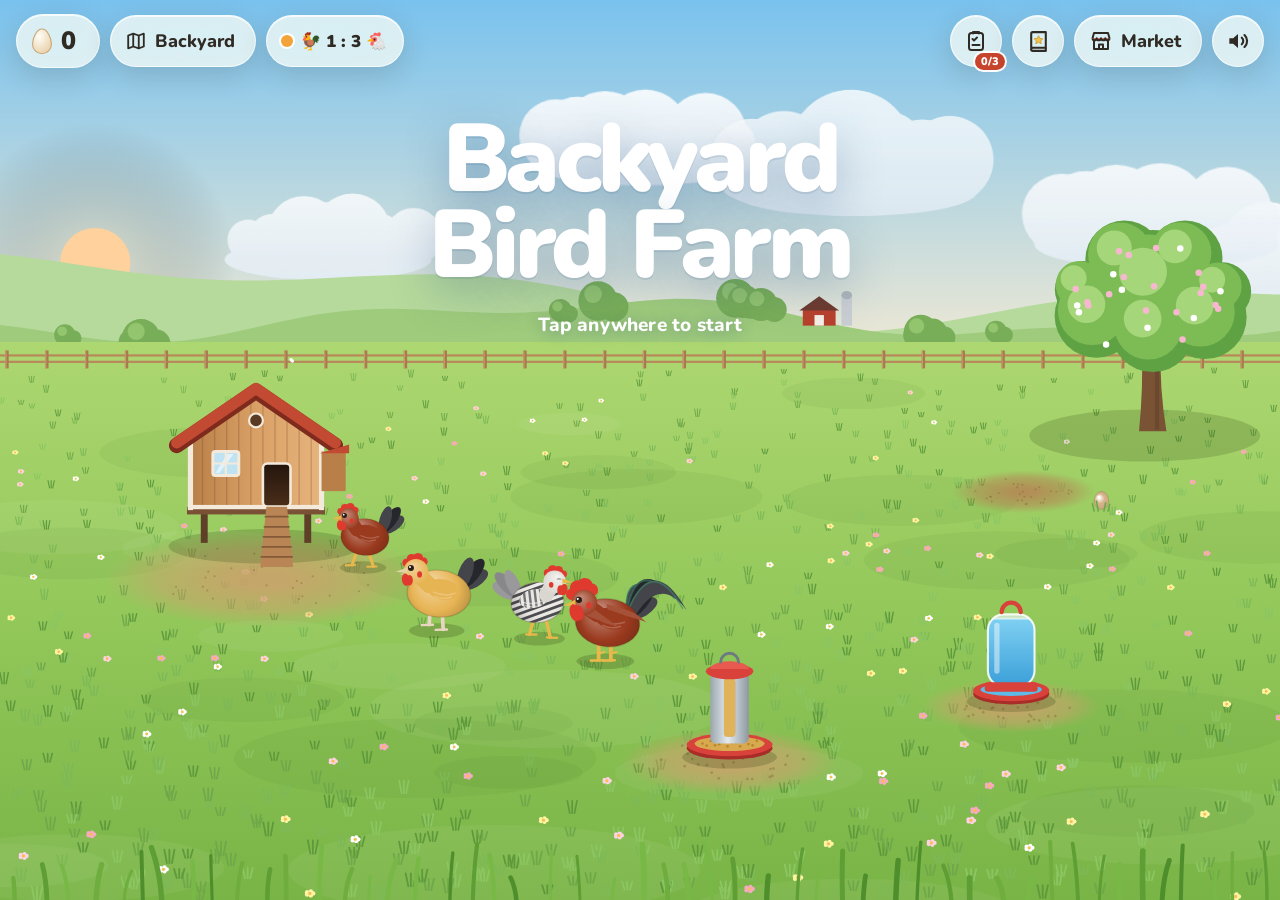
==== commit 86baaf98: "County Fair, broody hens, pedigrees, chores, molting, the fox, a real hatchery, house upgrades every" ====
--- a/download/BackyardBirdFarm.html
+++ b/download/BackyardBirdFarm.html
@@ -1118,6 +1118,74 @@
   .tree-pic { width: 52px; height: 42px; }
 }
 
+/* ---------- The incubator's controls ---------- */
+.hatch-machine { display: block; width: 320px; height: 150px; margin: 0 auto 6px; max-width: 100%; }
+.inc-controls { display: flex; flex-wrap: wrap; gap: 8px 14px; align-items: center; justify-content: center; margin-bottom: 12px; }
+.inc-group { display: flex; align-items: center; gap: 6px; padding: 6px 10px; border-radius: 16px; background: var(--paper); box-shadow: 0 1px 0 rgba(0,0,0,.04), 0 3px 10px rgba(70,50,20,.07); }
+.inc-label { font-size: 14px; font-weight: 900; color: var(--ink-soft); }
+.inc-val { min-width: 58px; text-align: center; font-size: 16px; font-weight: 900; color: #2F8A3A; font-variant-numeric: tabular-nums; }
+.inc-val.small { min-width: 0; font-size: 13px; }
+.inc-val.bad { color: #C8452D; }
+.inc-btn { height: 36px; padding: 0 12px; border-radius: 18px; background: var(--fill); font-size: 14px; font-weight: 900; color: var(--ink); }
+.inc-btn.round { width: 36px; padding: 0; font-size: 20px; }
+.inc-btn:disabled { opacity: .45; }
+.inc-status { flex-basis: 100%; margin: 0; text-align: center; font-size: 15px; font-weight: 800; }
+.slot.clear { opacity: .7; }
+.slot-actions { display: flex; gap: 6px; flex-wrap: wrap; justify-content: center; }
+.slot-btn.light { background: var(--fill); color: var(--ink); }
+
+/* ---------- Chores ---------- */
+.chore-btn { position: relative; }
+.chore-badge {
+  position: absolute; right: -4px; bottom: -4px; padding: 1px 6px; border-radius: 9px; background: var(--barn); color: #FFFFFF;
+  font-size: 11px; font-weight: 900; box-shadow: 0 0 0 2px #FFFFFF;
+}
+.chore-btn.all-done .chore-badge { background: #43A849; }
+.chore-list { display: flex; flex-direction: column; gap: 10px; }
+.chore { display: flex; align-items: center; gap: 12px; padding: 12px 14px; border-radius: 16px; background: var(--paper); font-size: 17px; font-weight: 800; }
+.chore.done { color: var(--ink-soft); }
+.chore.done .chore-text { text-decoration: line-through; }
+.chore-check { font-size: 20px; }
+.chore-n { margin-left: auto; font-size: 15px; font-weight: 900; color: var(--ink-soft); }
+
+/* ---------- County Fair ---------- */
+.fair-card { background: #FFF3D6; justify-content: center; }
+.fair-emoji { font-size: 54px; line-height: 1; margin: 8px 0; }
+.ribbon-wall { display: flex; flex-wrap: wrap; gap: 8px; margin-bottom: 8px; }
+.ribbon-count { padding: 6px 12px; border-radius: 14px; background: var(--paper); font-size: 17px; font-weight: 900; }
+.fair-grid { display: grid; grid-template-columns: repeat(auto-fill, minmax(112px, 1fr)); gap: 8px; margin: 6px 0 10px; }
+.judge-card { display: flex; gap: 16px; flex-wrap: wrap; align-items: flex-start; }
+.judge-row { grid-template-columns: 120px 1fr 52px; }
+.judge-wait { font-size: 16px; font-weight: 800; color: var(--ink-soft); }
+.judge-result { margin-top: 14px; padding: 14px; border-radius: 20px; background: var(--paper); text-align: center; }
+.judge-ribbon { font-size: 64px; line-height: 1; animation: wiggle .7s var(--spring); }
+.judge-result h3 { margin: 6px 0 2px; font-size: 24px; font-weight: 900; }
+.judge-score { margin: 0 0 8px; font-weight: 800; color: var(--ink-soft); }
+.judge-note { margin: 4px 0; font-size: 15px; font-weight: 700; font-style: italic; }
+.judge-table { margin: 10px auto; max-width: 380px; text-align: left; }
+.judge-line { padding: 4px 10px; border-radius: 10px; font-size: 14px; font-weight: 800; color: var(--ink-soft); }
+.judge-line.you { background: #FFF3D6; color: var(--ink); }
+
+/* ---------- A bird's family tree ---------- */
+.card-actions { display: flex; gap: 8px; flex-wrap: wrap; }
+.rehome-btn.on { background: #E9F2E0; color: #2F5A22; }
+.ped { margin-top: 10px; }
+.ped-row { display: grid; grid-template-columns: repeat(4, 1fr); gap: 6px; }
+.ped-row.two { grid-template-columns: repeat(2, 1fr); width: 70%; margin: 0 auto; }
+.ped-row.one { grid-template-columns: 1fr; width: 45%; margin: 0 auto; }
+.ped-box { position: relative; padding: 6px 6px 6px 8px; border-radius: 12px; background: var(--paper); min-width: 0; display: flex; flex-direction: column; box-shadow: 0 1px 0 rgba(0,0,0,.04), 0 3px 8px rgba(70,50,20,.06); }
+.ped-box.unknown { background: var(--fill); box-shadow: none; }
+.ped-box b { font-size: 13px; font-weight: 900; overflow: hidden; text-overflow: ellipsis; white-space: nowrap; }
+.ped-box small { font-size: 11px; font-weight: 700; color: var(--ink-soft); line-height: 1.2; overflow: hidden; }
+.ped-role { font-size: 10px; font-weight: 900; text-transform: uppercase; letter-spacing: .04em; color: var(--ink-soft); }
+.ped-dot { position: absolute; top: 7px; right: 7px; width: 10px; height: 10px; border-radius: 50%; background: #CCC; box-shadow: 0 0 0 1.5px #FFFFFF; }
+.ped-lines { text-align: center; font-size: 14px; color: var(--ink-soft); line-height: 1.2; }
+.ped-note { margin: 0; font-size: 14px; font-weight: 700; color: var(--ink-soft); }
+@media (max-width: 720px) {
+  .farm-btn span { display: none; }
+  .farm-btn { padding: 0 14px; }
+}
+
 </style>
 </head>
 <body>
@@ -1190,6 +1258,14 @@
   </button>
 
   <div class="hud-right">
+    <!-- Today's chores (the little number shows how many are done) -->
+    <button id="choreBtn" class="glass round chore-btn" type="button" aria-label="Today's chores">
+      <svg viewBox="0 0 24 24" width="24" height="24" aria-hidden="true">
+        <rect x="5" y="4" width="14" height="17" rx="2.5" fill="none" stroke="currentColor" stroke-width="2"/>
+        <path d="M9 4.5V3h6v1.5M8.5 10l1.5 1.5 3-3M8.5 16h7" fill="none" stroke="currentColor" stroke-width="2" stroke-linecap="round" stroke-linejoin="round"/>
+      </svg>
+      <span id="choreBadge" class="chore-badge">0/3</span>
+    </button>
     <button id="bookBtn" class="glass round book-btn" type="button" aria-label="Open your sticker book">
       <svg viewBox="0 0 24 24" width="25" height="25" aria-hidden="true">
         <path d="M5 4.5A1.5 1.5 0 0 1 6.5 3H19v15H6.5A1.5 1.5 0 0 0 5 19.5z" fill="none" stroke="currentColor" stroke-width="2" stroke-linejoin="round"/>
@@ -1283,6 +1359,9 @@
   </div>
   <p id="hatchNote" class="sheet-note"></p>
   <div class="sheet-scroll">
+    <!-- the incubator itself, and its heat / water / turning controls -->
+    <canvas id="hatchMachine" class="hatch-machine" aria-hidden="true"></canvas>
+    <div id="hatchControls" class="inc-controls"></div>
     <div id="hatchSlots" class="hatch-slots"></div>
     <div id="hatchPick" class="hatch-pick"></div>
   </div>
@@ -1324,6 +1403,30 @@
     <p class="sheet-note">Girls lay the eggs and boys are the dads. Every kind of bird has its own best number of boys and girls. Pick a mom and a dad in the incubator to see what their babies might look like!</p>
     <button id="flockShop" class="slot-btn flock-shop" type="button">Get girls or boys at the Market</button>
   </div>
+</section>
+
+<!-- ============ CHORES SHEET ============ -->
+<section id="chores" class="sheet" hidden aria-labelledby="choresTitle">
+  <div class="grabber" aria-hidden="true"></div>
+  <div class="sheet-head">
+    <h2 id="choresTitle">Today's Chores</h2>
+    <button class="close" type="button" data-close aria-label="Close">
+      <svg viewBox="0 0 24 24" width="18" height="18" aria-hidden="true"><path d="m6 6 12 12M18 6 6 18" stroke="currentColor" stroke-width="2.6" stroke-linecap="round"/></svg>
+    </button>
+  </div>
+  <div id="choreList" class="sheet-scroll chore-list"></div>
+</section>
+
+<!-- ============ COUNTY FAIR SHEET ============ -->
+<section id="fair" class="sheet" hidden aria-labelledby="fairTitle">
+  <div class="grabber" aria-hidden="true"></div>
+  <div class="sheet-head">
+    <h2 id="fairTitle">County Fair 🎡</h2>
+    <button class="close" type="button" data-close aria-label="Close">
+      <svg viewBox="0 0 24 24" width="18" height="18" aria-hidden="true"><path d="m6 6 12 12M18 6 6 18" stroke="currentColor" stroke-width="2.6" stroke-linecap="round"/></svg>
+    </button>
+  </div>
+  <div id="fairBody" class="sheet-scroll"></div>
 </section>
 
 <!-- ============ CANDLING: shine a light through an egg to peek inside ============ -->
@@ -1369,7 +1472,11 @@
         <div id="dressRow" class="dress-row"></div>
       </div>
       <!-- Too many roosters, or want fresh birds? A friendly farm will take this one. -->
-      <button id="rehomeBtn" class="rehome-btn" type="button">🏡 Find a new home</button>
+      <div class="card-actions">
+        <button id="pedBtn" class="rehome-btn" type="button">🌳 Family</button>
+        <button id="rehomeBtn" class="rehome-btn" type="button">🏡 Find a new home</button>
+      </div>
+      <div id="pedView" class="ped" hidden></div>
     </div>
   </div>
 </section>
@@ -2175,7 +2282,7 @@
   meadow: { halfW: 126, floorH: 24, doorX: 62, rampLen: 22, roofTop: -128, glows: [[-40, -62, 40], [62, -48, 24]] },
   lagoon: { halfW: 110, floorH: 26, doorX: 0,  rampLen: 20, roofTop: -214, glows: [[0, -84, 40], [-64, -128, 14], [64, -128, 14]] },
 };
-const houseGeo = (id = game.farm) => (id === "backyard" ? COOP_GEO[farms.backyard.tier] : HOUSE_GEO[id]);
+const houseGeo = (id = game.farm) => (id === "backyard" ? COOP_GEO[farms.backyard.tier] : scaledGeo(id, farms[id].tier || 1));
 
 function resize() {
   const dpr = Math.min(window.devicePixelRatio || 1, 2);
@@ -2277,7 +2384,7 @@
   room.window = { x: W * 0.5 - 100, y: H * 0.12, w: 200, h: 136 };
   room.door = { x: W * 0.03, y: fy - 150, w: 108, h: 190 };
   const n = nestCount();
-  const bw = n > 4 ? 84 : 100, bh = 84, gap = n > 4 ? 12 : 16, startX = room.door.x + room.door.w + 34;
+  const startX = room.door.x + room.door.w + 34, gap = n > 4 ? 12 : 16, bw = Math.min(100, (W * 0.64 - startX) / n - gap), bh = 84;
   room.boxes = [];
   for (let i = 0; i < n; i++) room.boxes.push({ x: startX + i * (bw + gap), y: fy - 40 - bh, w: bw, h: bh });
   const x1 = Math.max(startX + n * (bw + gap) + 30, W * 0.6), x2 = W - 30;
@@ -2301,6 +2408,7 @@
     }
   }
   room.lantern = { x: W * 0.36, y: H * 0.26 };
+  room.incubator = { x: W * 0.14, y: H - 22 };   // on a little table by the door
 }
 
 const groundTop = () => view.horizon + 36;
@@ -2309,10 +2417,10 @@
 const scaleAt = (y) => lerp(0.52, 1.12, depth(y));   // far away = small, close = big
 const clampX = (x) => clamp(x, 30, view.W - 30);
 const clampY = (y) => clamp(y, groundTop(), groundBottom());
-const capacityOf = (id) => (id === "backyard" ? COOP_TIERS[farms.backyard.tier].capacity : FARMS[id].capacity);
+const capacityOf = (id) => tierInfo(id).capacity;
 const capacity = () => capacityOf(game.farm);
-const nestCount = (id = game.farm) => (id === "backyard" ? COOP_TIERS[farms.backyard.tier].nestBoxes : FARMS[id].nests);
-const troughSize = (id) => (id === "backyard" ? COOP_TIERS[farms.backyard.tier].troughSize : FARMS[id].trough);
+const nestCount = (id = game.farm) => tierInfo(id).nestBoxes;
+const troughSize = (id) => tierInfo(id).troughSize;
 const feederUse = (id = game.farm) => 1 / (SETTINGS.feederMeals * troughSize(id));
 const watererUse = (id = game.farm) => 1 / (SETTINGS.watererDrinks * troughSize(id));
 const naturalWater = (id = game.farm) => FARMS[id].water !== "waterer";
@@ -2460,6 +2568,11 @@
     cross: o.cross || null,           // a name for a hatched cross or mix, like "Black Star"
     mom: o.mom || null, dad: o.dad || null,   // the breeds of its parents, if it hatched here
     kids: o.kids || 0,                // how many chicks this bird is the mom or dad of
+    ped: o.ped || null,               // its family tree: parents and grandparents
+    momId: -1,                        // babies follow their mama around
+    molt: 0, moltYear: -1,            // molting: growing new feathers in the fall
+    shownDay: -1, ribbons: 0,         // the County Fair
+    broody: false,                    // sitting on eggs to hatch them herself
     crowT: rand(20, 70), crowed: false, rival: null,
   };
 }
@@ -2484,7 +2597,9 @@
   return clamp(0.72 * smooth(0.12, 0.55, need) + 0.28 * c.joy + 0.05);
 }
 function moodText(c) {
+  if (c.broody) return ["Broody (keeping eggs warm)", "🥚"];
   if (c.loc !== "yard" && isBedtime()) return ["Fast asleep", "💤"];
+  if (c.molt) return ["Molting (growing new feathers)", "🍂"];
   if (c.water < 0.2) return ["Thirsty", "💧"];
   if (c.food < 0.2) return ["Hungry", "🌽"];
   const m = mood(c);
@@ -2649,6 +2764,8 @@
   c.state = "walk";
 }
 function nearestAdult(c) {
+  const mama = c.momId > 0 && F.birds.find((o) => o.id === c.momId && o.loc === "yard" && !isBaby(o));
+  if (mama && Math.random() < 0.8) return mama;     // babies follow their own mama most of all
   let best = null, bd = 1e9;
   const sp = BREEDS[c.breed].species;
   for (const o of F.birds) {
@@ -2775,9 +2892,10 @@
   notes(c.x, c.y, headH(c) * sc, 4, sc);
 }
 function layEggInNest(c) {
-  F.nestEggs.push({ id: nextId++, box: c.nestBox, breed: c.breed, egg: eggLookOf(c), golden: rollGolden() });
+  F.nestEggs.push({ id: nextId++, box: c.nestBox, breed: c.breed, egg: eggLookOf(c), golden: rollGolden(), mom: c.id });
   finishLaying(c);
   c.state = "nestSong"; c.t = 1.6;
+  maybeGoBroody(c);
   if (scene === "coop") {
     const box = room.boxes[c.nestBox] || room.boxes[0];
     layerSong(c, panX(box.x), 1);
@@ -2865,6 +2983,7 @@
 // ---------- One bird, out on the farm ----------
 function updateYardBird(c, dt) {
   c.moving = false;
+  if (c.molt && Math.random() < dt * 0.2) feathers(c, 1);   // molting: old feathers falling out
   const bedtime = isBedtime();
 
   // Is it standing in the water?
@@ -2874,7 +2993,7 @@
   if (inW && !canWater(c) && INTERRUPTIBLE.has(c.state) && c.goal !== "shore") think(c);
 
   // The egg clock: happy grown-ups get ready to lay
-  if (c.growth >= 1 && canLay(c) && !bedtime && c.goal !== "lay" && c.goal !== "layYard" && c.state !== "carried") {
+  if (c.growth >= 1 && canLay(c) && !c.molt && !bedtime && c.goal !== "lay" && c.goal !== "layYard" && c.state !== "carried") {
     const m = mood(c);
     if (m > 0.35) c.eggClock -= dt * (0.6 + 0.8 * m) * layBoostOf(c);
     if (c.eggClock <= 0 && INTERRUPTIBLE.has(c.state) && c.goal !== "bed" && c.goal !== "shore") startLaying(c);
@@ -3005,6 +3124,12 @@
   c.z = 0;
   c.wet = 0;
   c.dance = Music.discoOn && scene === "coop";
+  if (c.broody) {                  // a broody hen stays on her eggs, day and night
+    c.state = "broody"; c.loc = "nest";
+    c.lookT -= dt;
+    if (c.lookT <= 0) { c.lookT = rand(1, 3); c.look = rand(-1, 1); }
+    return;
+  }
   if (c.state === "nesting") {
     c.t -= dt;
     c.lookT -= dt;
@@ -3061,7 +3186,7 @@
   c.beakOpen = s === "song" || s === "nestSong" ? 0.5 + 0.5 * Math.sin(clock * 18)
     : s === "crow" && c.peckT > 0.45 && c.peckT < 1.9 ? 0.85 : c.beakOpenT > 0 ? 0.8 : 0;
 
-  const wantSit = s === "nesting" || s === "nestSong" || s === "dust" || s === "roost" || s === "layYard" || s === "perched" ? 1 : 0;
+  const wantSit = s === "nesting" || s === "nestSong" || s === "dust" || s === "roost" || s === "layYard" || s === "perched" || s === "broody" ? 1 : 0;
   c.sit += (wantSit - c.sit) * Math.min(1, dt * 5);
   c.sleep += ((s === "roost" && darkness() > 0.35 ? 1 : 0) - c.sleep) * Math.min(1, dt * 3);
 
@@ -3135,8 +3260,8 @@
       }
     }
     if (c.growth < 1 && c.food > 0.15 && c.water > 0.15) c.growth = Math.min(1, c.growth + dt / SETTINGS.growUpSeconds);
-    c.loc = bed ? "coop" : "yard";
-    if (c.growth >= 1 && !bed && canLay(c)) {
+    if (!c.broody) c.loc = bed ? "coop" : "yard";
+    if (c.growth >= 1 && !bed && canLay(c) && !c.broody && !c.molt) {
       const m = mood(c);
       if (m > 0.35) c.eggClock -= dt * (0.6 + 0.8 * m) * layBoostOf(c);
       if (c.eggClock <= 0) {
@@ -3144,16 +3269,16 @@
         c.laid++;
         game.totalEggs++;
         const egg = eggLookOf(c);
-        if (!addNestEggTo(id, c.breed, rollGolden(), egg)) addYardEggTo(id, c.breed, rollGolden(), egg);
+        if (!addNestEggTo(id, c.breed, rollGolden(), egg, c.id)) addYardEggTo(id, c.breed, rollGolden(), egg);
       }
     }
   }
 }
-function addNestEggTo(id, breed, golden, egg) {
+function addNestEggTo(id, breed, golden, egg, mom) {
   const st = farms[id];
   for (let b = 0; b < nestCount(id); b++) {
     if (st.nestEggs.filter((e) => e.box === b).length < SETTINGS.nestBoxHolds) {
-      st.nestEggs.push({ id: nextId++, box: b, breed, egg, golden });
+      st.nestEggs.push({ id: nextId++, box: b, breed, egg, golden, mom });
       return true;
     }
   }
@@ -3403,7 +3528,7 @@
     const hens = B.birds.filter((c) => c.growth >= 1 && canLay(c));
     const hen = hens.length ? pick(hens) : null;
     if (game.farm === "backyard") dawnChorus();
-    if (hen && addNestEggTo("backyard", hen.breed, false, eggLookOf(hen))) {
+    if (hen && addNestEggTo("backyard", hen.breed, false, eggLookOf(hen), hen.id)) {
       if (started) toast("Good morning! 🌅 A thank-you egg is waiting in the coop.", 3200);
     } else if (started) toast("Good morning! 🌅");
   } else if (prev < 0.03 && t >= 0.03 && started) {
@@ -3788,9 +3913,9 @@
   if (places.waterer) list.push({ y: places.waterer.y, f: () => drawAt(g, places.waterer, drawWaterer, shown.water) });
   for (const t of [places.tree, places.tree2]) if (t) list.push({ y: t.y, f: () => drawAt(g, t, drawTreeKind, t.kind) });
   if (game.farm === "backyard" && F.tier >= 3) list.push({ y: places.fountain.y, f: () => drawAt(g, places.fountain, drawFountain) });
-  list.push({ y: places.incubator.y, f: () => drawAt(g, places.incubator, drawIncubator) });
   for (const it of F.yard) list.push({ y: yardPos(it).y, f: () => drawYardDecor(g, it) });
   if (visitor) list.push({ y: visitor.y, f: () => drawVisitor(g, visitor) });
+  if (fox && !fox.hidden) list.push({ y: fox.y, f: () => drawFox(g) });
   for (const p of fx.grains) list.push({ y: p.y - 1, f: () => drawGrain(g, p) });
   for (const e of F.yardEggs) list.push({ y: e.y, f: () => drawYardEgg(g, e) });
   for (const cr of fx.crates) list.push({ y: cr.y, f: () => drawCrate(g, cr) });
@@ -3803,6 +3928,7 @@
   drawWeather(g);
   drawForeground(g);
   lightYard(g);
+  drawFoxEyes(g);
   drawYardUI(g);
 }
 
@@ -3864,10 +3990,13 @@
 
 // ---------- Bird houses ----------
 function drawHouse(g, id, tier, d, closed) {
-  if (id === "pond") duckHouse(g, d);
-  else if (id === "meadow") hutch(g, d);
-  else if (id === "lagoon") pavilion(g, d);
-  else if (tier === 1) coopT1(g, d, closed);
+  if (id !== "backyard") {        // other farms' houses grow bigger (and fancier) when you upgrade them
+    const k = houseScale(tier || 1);
+    g.save(); g.scale(k, k);
+    if (id === "pond") duckHouse(g, d); else if (id === "meadow") hutch(g, d); else pavilion(g, d);
+    g.restore();
+    houseExtras(g, id, tier || 1);
+  } else if (tier === 1) coopT1(g, d, closed);
   else if (tier === 2) coopT2(g, d, closed);
   else coopT3(g, d, closed);
 }
@@ -4500,6 +4629,7 @@
     g.lineWidth = 1.2; g.strokeStyle = "rgba(70,40,20,.2)"; g.stroke();
   }
   if (B.frizzle) drawFrizzle(g, B, rx, ry, by, B.frizzle, c.id);
+  if (c.molt) drawMolt(g, B, rx, ry, by, c.id);
 
   // wing (it flaps when she's excited, carried, or falling)
   const flap = isFlapping(c) ? (Math.sin(now * 38) * 0.5 + 0.5) * 1.1 : 0;
@@ -5317,7 +5447,11 @@
     g.fillText(label, p.x + 11, p.y - h / 2 + 1);
     badgeRect = { x: p.x - w / 2 - 8, y: p.y - h - 8, w: w + 16, h: h + 18 };
   }
-  if (F.incubator.some((e) => eggReady(e) && !e.baby)) bubble(g, places.incubator, 72, 0, "🐣");
+  const hatching = F.incubator.some((e) => eggReady(e) && !e.baby);
+  if (hatching || (F.broody && F.broody.length)) {    // something's happening inside the house!
+    const hs = scaleAt(places.coop.y), geo = houseGeo();
+    bubble(g, { x: places.coop.x + geo.halfW * hs * 0.8, y: places.coop.y }, -geo.roofTop * 0.72, 0, hatching ? "🐣" : "🥚");
+  }
   bubble(g, places.feeder, 108, F.feeder, "🌽");
   if (places.waterer) bubble(g, places.waterer, 108, F.water, "💧");
 }
@@ -5486,6 +5620,7 @@
   for (let b = 0; b < room.boxes.length; b++) drawNestBox(g, b);
   const items = [];
   for (const dc of F.decor) items.push({ y: dc.y * view.H, f: () => drawDecor(g, dc) });
+  items.push({ y: room.incubator.y, f: () => drawRoomIncubator(g) });
   for (const c of F.birds) if (c.loc === "coop") { const p = insidePos(c); items.push({ y: p.y, f: () => drawInsideBird(g, c, p) }); }
   items.sort((a, b) => a.y - b.y);
   for (const it of items) it.f();
@@ -5563,6 +5698,7 @@
   const box = room.boxes[b], t = roomTier();
   const hen = F.birds.find((c) => c.loc === "nest" && c.nestBox === b);
   if (hen) drawInsideBird(g, hen, insidePos(hen));
+  drawBroodyTag(g, b);
   const ly = box.y + box.h - 30;
   const lg = g.createLinearGradient(0, ly, 0, box.y + box.h);
   lg.addColorStop(0, t === 3 ? "#F7C6D2" : "#B07A4C"); lg.addColorStop(1, t === 3 ? "#E9A7B8" : "#8C5C36");
@@ -5707,7 +5843,7 @@
     wg.addColorStop(0, SC.water.deep); wg.addColorStop(1, SC.water.shallow);
     g.fillStyle = wg; ellipse(g, 170, 92, 70, 21); g.fill();
   }
-  const tier = id === "backyard" ? farms.backyard.tier : 1, geo = houseGeo(id);
+  const tier = farms[id].tier || 1, geo = houseGeo(id);
   const hs = Math.min(0.42, 88 / -geo.roofTop);
   g.save(); g.translate(58, 104); g.scale(hs, hs); drawHouse(g, id, tier, 0, false); g.restore();
   FARMS[id].mascots.forEach((breed, i) => {
@@ -5807,7 +5943,6 @@
     return Math.abs(p.x - place.x) < halfW * sc && p.y < place.y + 12 * sc && p.y > place.y - (up + extraUp) * sc;
   };
   if (visitorHit(p)) return { kind: "visitor" };
-  if (inBox(places.incubator, 38, 64, F.incubator.some((e) => eggReady(e) && !e.baby) ? 50 : 0)) return { kind: "incubator" };
   if (inBox(places.feeder, 44, 92, F.feeder < 0.25 ? 50 : 0)) return { kind: "feeder" };
   if (places.waterer && inBox(places.waterer, 40, 92, F.water < 0.25 ? 50 : 0)) return { kind: "waterer" };
   const geo = houseGeo(), f = rampFoot();
@@ -5818,6 +5953,7 @@
   for (const c of F.birds) if (c.loc !== "yard" && c.tagT > 0 && inRect(p, c.tagRect)) return { kind: "tag", c };
   for (const e of F.nestEggs) { const q = nestEggPos(e); if (Math.hypot(p.x - q.x, p.y - (q.y - 14)) < 28) return { kind: "nestEgg", e }; }
   for (const c of F.birds) { if (c.loc === "yard") continue; const q = insidePos(c); if (Math.hypot(p.x - q.x, p.y - (q.y - 26)) < 32) return { kind: "bird", c }; }
+  { const q = room.incubator; if (Math.abs(p.x - q.x) < 90 && p.y < q.y + 8 && p.y > q.y - 160) return { kind: "incubator" }; }
   const ds = [...F.decor].sort((a, b) => b.y - a.y);
   for (const d of ds) { const r = decorRect(d); if (Math.hypot(p.x - r.cx, p.y - r.cy) < r.size * 0.55) return { kind: "decor", d }; }
   if (inRect(p, { x: room.door.x - 10, y: room.door.y - 40, w: room.door.w + 20, h: room.door.h + 50 })) return { kind: "door" };
@@ -5846,12 +5982,19 @@
     case "nestEgg": collectNestEgg(hit.e); break;
     case "bird": {
       const c = hit.c, pan = panX(insidePos(c).x);
+      if (c.broody) {
+        const r = broodyFor(c), m = r ? Math.max(1, Math.round(broodyLeft(r) / 60)) : 1;
+        toast(`${c.name} is broody! She's keeping ${r ? r.eggs.length : "some"} eggs warm. They'll hatch in about ${m} ${m === 1 ? "minute" : "minutes"}.`, 3400);
+        Sound.cluck(0.8, pan, 0.6); c.tagT = 3.2;
+        break;
+      }
       c.tagT = 3.2;
       c.petGlow = 0.6;
       if (c.sleep > 0.5) Sound.sleepy(pan);
       else { Sound.call(c, pan, 0.7); c.beakOpenT = 0.3; }
       break;
     }
+    case "incubator": openIncubator(); break;
     case "decor": tapDecor(hit.d); break;
     case "door": goToScene("yard"); break;
   }
@@ -5883,6 +6026,7 @@
     if (c.loc === "yard") { const sc = scaleAt(c.y); hearts(c.x, c.y, c.z + (bodyH(c) + 26) * sc, sc); }
     else { const q = insidePos(c); hearts(q.x, q.y, 56, 1); }
     dismissCoach("pet");
+    choreTick("pet");
   }
   if (clock - c.lastPurr > 1.1) { c.lastPurr = clock; Sound.purr(panX(c.loc === "yard" ? c.x : insidePos(c).x)); }
 }
@@ -5942,6 +6086,7 @@
   for (let i = 0; i < 14; i++) emit("grain", pile.x, pile.y, 20 * sc, { vz: rand(80, 150) * sc, vx: rand(-60, 60) * sc, vy: rand(-18, 18) * sc, life: 0.7, size: sc });
   Sound.scatter(panX(pile.x));
   dismissCoach("treat");
+  choreTick("treat");
   let called = 0;
   for (const c of F.birds) {
     if (c.loc !== "yard" || TREAT_BUSY.has(c.state) || c.goal === "lay" || c.goal === "bed" || c.goal === "layYard") continue;
@@ -5965,6 +6110,7 @@
   Sound.sparkle();
 }
 function fillFeeder() {
+  choreTick("feed");
   if (F.feeder > 0.96) { toast("The feeder is already full", 1500); Sound.tick(); return; }
   F.feeder = 1;
   const f = places.feeder, sc = scaleAt(f.y);
@@ -5974,6 +6120,7 @@
   save();
 }
 function fillWaterer() {
+  choreTick("water");
   if (F.water > 0.96) { toast("The waterer is already full", 1500); Sound.tick(); return; }
   F.water = 1;
   const f = places.waterer, sc = scaleAt(f.y);
@@ -5990,6 +6137,7 @@
     F.doorClosed = true;
     Sound.thunk();
     toast("Door closed. Goodnight, chickens! 💤");
+    choreTick("door");
     dismissCoach("door");
     save();
     return;
@@ -6027,6 +6175,7 @@
   const value = eggValueOf(breed, golden);
   game.eggs += value;
   game.stats.collected++;
+  choreTick("collect");
   if (golden) game.stats.golden++;
   fx.flyers.push({ sx: from.x, sy: from.y, ex: r.left + r.width / 2, ey: r.top + r.height / 2, t: delay, dur: 0.72, breed, egg, golden, value, done: false });
   Sound.pop(-delay);
@@ -6241,24 +6390,6 @@
   }
   save();
 }
-function buyTier() {
-  const BY = farms.backyard, next = COOP_TIERS[BY.tier + 1];
-  if (!next || game.eggs < next.price) return;
-  spend(next.price);
-  BY.tier++;
-  layoutInterior();
-  buildRoomBg();
-  if (game.farm === "backyard") {
-    buildBackground();
-    for (const c of F.birds) if (c.loc === "coop") c.roostSlot = freeRoostSlot(c);
-    const c = places.coop, sc = scaleAt(c.y);
-    if (scene === "yard") confetti(c.x, c.y, -houseGeo().roofTop * sc * 0.6, 40, sc);
-  }
-  Sound.fanfare();
-  hideSheet();
-  toast(`Your ${next.name} is ready! 🎉`, 3000);
-  save();
-}
 // ---------- The Map: travel between your farms ----------
 function openMap() {
   renderMap();
@@ -6294,6 +6425,12 @@
     card.append(b);
     mapGrid.append(card);
   }
+  const fair = el("div", "farm-card fair-card");
+  const fb = el("button", "buy visit", "Go to the Fair");
+  fb.type = "button";
+  fb.addEventListener("click", () => { hideSheet(undefined, true); openFair(); });
+  fair.append(el("div", "fair-emoji", "🎡"), el("div", "farm-name", "County Fair"), el("div", "farm-sub", "Show your birds and win ribbons!"), fb);
+  mapGrid.append(fair);
 }
 function unlockFarm(id) {
   const Fm = FARMS[id], st = farms[id];
@@ -6321,6 +6458,7 @@
 // Tidy up the birds on the farm we're leaving, so they keep living on their own
 function leaveFarm() {
   for (const c of F.birds) {
+    if (c.broody) continue;
     c.goal = null; c.nestClaim = -1; c.pile = null; c.bfly = null;
     c.z = 0; c.vz = 0; c.alpha = 1; c.enterT = 0; c.pendingYardLay = false;
     c.wet = 0; c.tip = 0; c.fan = 0; c.nestBox = -1;
@@ -6329,13 +6467,18 @@
   }
   for (const cr of fx.crates) if (!cr.opened) { const nb = addBirdToFarm(game.farm, cr.breed, 0.12, cr.sex); nb.needsSpot = true; nb.geno = marketGeno(cr.breed, cr.sex || "hen"); }
   fx.crates = []; fx.grains = []; fx.butterflies = []; fx.fireflies = []; fx.particles = []; fx.weather = [];
-  visitor = null; hawk = null; fx.flyers.forEach((f) => { f.t = f.dur; });
+  visitor = null; hawk = null; fox = null; fx.flyers.forEach((f) => { f.t = f.dur; });
   Music.radioOn = false; Music.discoOn = false;
 }
 // Wake up the birds on the farm we've arrived at
 function arriveFarm() {
   const P = places;
   for (const c of F.birds) {
+    if (c.broody) {
+      const r = broodyFor(c);
+      if (r) { c.loc = "nest"; c.nestBox = r.box; c.state = "broody"; c.sit = 1; continue; }
+      c.broody = false;
+    }
     c.goal = null; c.nestClaim = -1; c.z = 0; c.vz = 0; c.alpha = 1; c.wet = 0;
     if (c.needsSpot) {
       const sc = scaleAt(P.coop.y);
@@ -6358,6 +6501,7 @@
   renderDress();
   renderGenes();
   resetRehome();
+  pedView.hidden = true; pedBtn.classList.remove("on");
   nameClear.hidden = true;
   nameDone.hidden = true;
   updateCardText();
@@ -6384,6 +6528,7 @@
       const s = flockStats(farmOfBreed(c.breed))[kindOf(c)], per = s && s.males ? Math.round(s.females / s.males) : 0;
       cardStats.textContent = W.pairs ? "Looks after his partner" : `Keeps watch over ${per} ${per === 1 ? W.female : plural(W.female)}`;
     } else cardStats.textContent = c.laid ? `Has laid ${c.laid} ${c.laid === 1 ? "egg" : "eggs"} on your farm` : "Hasn't laid an egg here yet";
+    if (c.ribbons) cardStats.textContent += `. 🏅 ${c.ribbons} fair ${c.ribbons === 1 ? "ribbon" : "ribbons"}`;
     if (c.kids) cardStats.textContent += `. ${isRooster(c) ? "Dad" : "Mom"} of ${c.kids} ${c.kids === 1 ? "baby" : "babies"}!`;
     growBar.hidden = true;
   }
@@ -6487,7 +6632,7 @@
     if (!H.water && places.waterer && F.water < 0.25) return showCoach("water", "The waterer is almost empty. Tap it to fill it up", at(places.waterer.x, places.waterer.y - 150 * scaleAt(places.waterer.y)), false, () => F.water < 0.25);
     if (!H.map && !farms.pond.unlocked && game.eggs >= FARMS.pond.price) return showCoach("map", "You can unlock the Duck Pond! Tap here", below(farmBtn), true, () => !farms.pond.unlocked);
     if (!H.incubator && H.treat && game.totalEggs >= 3 && F.birds.some((c) => c.growth >= 1) && game.eggs >= 1 && !isBedtime())
-      return showCoach("incubator", "Try hatching an egg! Tap the incubator", at(places.incubator.x, places.incubator.y - 70 * scaleAt(places.incubator.y)));
+      return showCoach("incubator", "Try hatching an egg! The incubator is inside the house", at(rampFoot().x, rampFoot().y - 60));
     if (!H.market && game.eggs >= 8 && F.birds.length < capacity()) return showCoach("market", "You have enough eggs for a new baby bird!", below(marketBtn, -110), true);
     if (!H.door && game.farm === "backyard" && isBedtime() && allInside() && !F.doorClosed) return showCoach("door", "Everyone's inside. Tap the coop to close the door", () => { const p = badgePos(); return w2s(p.x, p.y - (F.nestEggs.length ? 44 : 0)); }, false, () => isBedtime() && !F.doorClosed);
     const someone = F.birds.find((o) => o.loc === "yard" && !isBaby(o) && o.state !== "enter" && o.state !== "exit");
@@ -6551,6 +6696,7 @@
       arriveFarm();
       updateFarmBtn();
       const Fm = FARMS[game.farm];
+      choreTick("visit");
       toast(trans.firstVisit && Fm.welcome ? Fm.welcome : `${Fm.emoji} ${Fm.name}`, trans.firstVisit ? 3400 : 1800);
       save();
     } else {
@@ -6628,30 +6774,83 @@
 /* ================================================================
    19. HATCHING EGGS (the incubator)
    ================================================================
-   Every farm has a little incubator: a warm box that keeps eggs cozy
-   until they hatch. Put in an egg from one of your grown-up birds,
-   wait for it to grow (each kind of egg takes its real number of
-   days: 21 for chickens, 28 for ducks...), peek inside with a light
-   ("candling"), then tap the egg to help the baby hatch!
+   Every house has an incubator inside: a warm box that keeps eggs cozy
+   until they hatch. Pick a mom and a dad, then take care of the eggs
+   like a real farmer: keep them at 99.5°F, keep the air damp, and turn
+   them. Candle them to see which ones are growing. For the last three
+   days ("lockdown") stop turning and make it extra damp. Then watch
+   the babies pip, zip, and pop out! (Each kind of egg takes its real
+   number of days: 21 for chickens, 28 for ducks...)
 */
-const INCUBATOR_SLOTS = 3;
+// A bigger house has room for a bigger incubator (and it turns the eggs for you)
+const incSlots = (st = F) => [0, 3, 6, 8][st.tier] || 3;
 const hatchSheet = $("hatch");
 const hatchSlotsEl = $("hatchSlots");
 const hatchPickEl = $("hatchPick");
 const hatchNote = $("hatchNote");
+const hatchMachine = $("hatchMachine");
+const hatchControls = $("hatchControls");
 const candleEl = $("candle");
 const candleCanvas = $("candleCanvas");
 const candleText = $("candleText");
 
 const incubateDays = (breed) => BREEDS[breed].incubate || SPECIES[BREEDS[breed].species].incubate || 21;
 const incubateSeconds = (breed) => incubateDays(breed) * SETTINGS.secondsPerIncubationDay;
-const eggProgress = (e) => clamp((Date.now() - e.startedAt) / 1000 / incubateSeconds(e.breed));
+// "delay" is time lost when the eggs were too cold, too dry, or not turned
+const eggProgress = (e) => clamp(((Date.now() - e.startedAt) / 1000 - (e.delay || 0)) / incubateSeconds(e.breed));
 const eggDay = (e) => Math.min(incubateDays(e.breed), Math.floor(eggProgress(e) * incubateDays(e.breed)) + 1);
-const eggReady = (e) => eggProgress(e) >= 1;
-const roomToHatch = () => capacity() - birdCount(game.farm) - F.incubator.filter((e) => !e.baby).length;
-
-let slotViews = [];    // the picture + words for each incubator slot
-let candleEgg = null;  // the egg you're peeking into
+const eggReady = (e) => e.fertile !== false && eggProgress(e) >= 1;
+const inLockdown = (e) => eggProgress(e) >= (incubateDays(e.breed) - 3) / incubateDays(e.breed);
+const canSeeInside = (e) => eggDay(e) >= 7;          // candling shows if an egg is growing after about a week
+const roomToHatch = () => capacity() - birdCount(game.farm) - F.incubator.filter((e) => !e.baby && e.fertile !== false).length;
+
+// ---------- Keeping the eggs just right ----------
+// Real incubators stay at 99.5°F. Eggs get turned a few times a day, and
+// the air needs to be damp (45-55%). For the last 3 days ("lockdown")
+// you stop turning and make it extra damp (65-75%) so the chick's shell
+// membrane stays soft enough to break through.
+const incState = (st = F) => st.inc || (st.inc = { temp: 99.5, hum: 52, turn: 1, nextBump: rand(25, 45), tilt: 0 });
+const tempOK = (s) => s.temp >= 99 && s.temp <= 100;
+const humOK = (s, lock) => (lock ? s.hum >= 65 && s.hum <= 80 : s.hum >= 45 && s.hum <= 62);
+const autoTurn = (st = F) => st.tier >= 2;
+function updateIncubators(dt) {
+  const s = incState(), eggs = F.incubator.filter((e) => !e.baby);
+  for (const e of F.incubator) if (e.wobble > 0) e.wobble = Math.max(0, e.wobble - dt * 1.5);
+  s.tilt += ((s.turn > 0.5 ? 0.22 : -0.22) * (autoTurn() ? Math.sin(clock * 0.3) : 1) - s.tilt) * Math.min(1, dt * 2);
+  if (!eggs.length) return;
+  // Things slowly drift: the room gets chilly or warm, and the water dries up
+  s.nextBump -= dt;
+  if (s.nextBump <= 0) { s.nextBump = rand(30, 55); s.temp += pick([-1, 1]) * rand(0.8, 1.4); }
+  s.hum = Math.max(20, s.hum - dt * 0.28);
+  if (autoTurn()) s.turn = 1; else s.turn = Math.max(0, s.turn - dt / 50);
+  const lock = eggs.some(inLockdown);
+  for (const e of eggs) {
+    if (e.fertile === false || eggReady(e)) continue;
+    let rate = 1;
+    if (!tempOK(s)) rate *= 0.5;
+    if (!humOK(s, inLockdown(e))) rate *= 0.75;
+    if (!inLockdown(e) && s.turn < 0.25) rate *= 0.75;
+    e.delay = (e.delay || 0) + dt * (1 - rate);
+  }
+  // Ready eggs hatch all by themselves: first a tiny hole ("pipping"), then a crack all around ("zipping")
+  for (const e of eggs) {
+    if (!eggReady(e)) continue;
+    const before = Math.floor(e.crack || 0);
+    e.crack = (e.crack || 0) + dt / 3.5;
+    if (Math.floor(e.crack) > before && e.crack < 3 && openSheet === hatchSheet) { Sound.crack(Math.floor(e.crack)); e.wobble = 1; }
+    if (e.crack >= 3) hatchBaby(e);
+  }
+  if (lock && !s.lockSaid && openSheet === hatchSheet) { s.lockSaid = true; }
+}
+function nudgeTemp(d) { const s = incState(); s.temp = Math.round((s.temp + d) * 10) / 10; Sound.tick(); choreTick("tend"); updateSlotText(); }
+function addWater() { const s = incState(); s.hum = Math.min(82, s.hum + 10); Sound.pour(0, true); choreTick("tend"); updateSlotText(); }
+function turnEggs() {
+  const s = incState();
+  if (autoTurn() || F.incubator.every((e) => e.baby || inLockdown(e))) return;
+  s.turn = 1; s.tilt = -s.tilt; Sound.whoosh(); choreTick("turn");
+  for (const e of F.incubator) e.wobble = 0.8;
+  updateSlotText();
+}
 
 function openIncubator() {
   renderHatch();
@@ -6659,53 +6858,101 @@
   dismissCoach("incubator");
   Sound.tick();
 }
+let slotViews = [];    // the picture + words for each incubator slot
+let candleEgg = null;  // the egg you're peeking into
+let ctl = {};          // the incubator's buttons and readouts
 function renderHatch() {
-  const kinds = [...new Set(F.birds.filter((c) => c.growth >= 1 && !isRooster(c)).map((c) => c.breed))];
-  // e.g. "Chicks take 21 days and ducklings take 28" (just like on a real farm)
+  const kinds = [...new Set(F.birds.filter((c) => c.growth >= 1 && canLay(c)).map((c) => c.breed))];
   const seen = new Set(), parts = [];
-  for (const k of kinds) {
-    const words = `${babyWord(k)}s take ${incubateDays(k)} days`;
-    if (!seen.has(words)) { seen.add(words); parts.push(words); }
-  }
-  const list = parts.slice(0, 3);
-  const said = list.length > 1 ? `${list.slice(0, -1).join(", ")} and ${list[list.length - 1]}` : list[0] || "";
-  hatchNote.textContent = `Eggs have to stay warm until they hatch.${said ? " " + said.charAt(0).toUpperCase() + said.slice(1) + "." : ""} Each day goes by in just a few seconds here. Babies get one copy of every gene from Mom and one from Dad!`;
+  for (const k of kinds) { const w = `${babyWord(k)}s take ${incubateDays(k)} days`; if (!seen.has(w)) { seen.add(w); parts.push(w); } }
+  const list = parts.slice(0, 3), said = list.length > 1 ? `${list.slice(0, -1).join(", ")} and ${list[list.length - 1]}` : list[0] || "";
+  hatchNote.textContent = `${said ? cap1(said) + ". " : ""}Keep it at 99.5°F, keep the air damp, and turn the eggs. For the last 3 days ("lockdown") stop turning and make it extra damp!`;
+  // the controls
+  hatchControls.textContent = "";
+  const mk = (cls, text, fn, label) => { const b = el("button", "inc-btn " + cls, text); b.type = "button"; if (label) b.setAttribute("aria-label", label); b.addEventListener("click", fn); return b; };
+  const temp = el("div", "inc-group");
+  ctl.tempVal = el("span", "inc-val");
+  temp.append(el("span", "inc-label", "🌡 Heat"), mk("round", "−", () => nudgeTemp(-0.5), "Cooler"), ctl.tempVal, mk("round", "+", () => nudgeTemp(0.5), "Warmer"));
+  const hum = el("div", "inc-group");
+  ctl.humVal = el("span", "inc-val");
+  hum.append(el("span", "inc-label", "💧 Damp"), ctl.humVal, mk("", "Add water", addWater));
+  const turn = el("div", "inc-group");
+  ctl.turnBtn = mk("", "🔄 Turn eggs", turnEggs);
+  ctl.turnVal = el("span", "inc-val small");
+  turn.append(ctl.turnBtn, ctl.turnVal);
+  ctl.status = el("p", "inc-status");
+  hatchControls.append(temp, hum, turn, ctl.status);
+  // the egg spots
   hatchSlotsEl.textContent = "";
   slotViews = [];
-  for (let i = 0; i < INCUBATOR_SLOTS; i++) {
+  for (let i = 0; i < incSlots(); i++) {
     const e = F.incubator[i];
     const card = el("div", "slot" + (e ? "" : " empty"));
-    const cv = el("canvas", "slot-egg");
-    const label = el("div", "slot-label");
-    const bar = el("div", "slot-bar"), fill = el("span");
+    const cv = el("canvas", "slot-egg"), label = el("div", "slot-label"), bar = el("div", "slot-bar"), fill = el("span"), row = el("div", "slot-actions");
     bar.append(fill);
-    const row = el("div", "slot-actions");
     card.append(cv, label, bar, row);
     if (e) {
       cv.addEventListener("click", () => tapSlotEgg(e));
-      const look = el("button", "slot-btn", "🔦 Look inside");
+      const look = el("button", "slot-btn", "🔦 Candle");
       look.type = "button";
       look.addEventListener("click", () => openCandle(e));
-      row.append(look);
-    }
+      const out = el("button", "slot-btn light", "Take it out");
+      out.type = "button";
+      out.addEventListener("click", () => removeClearEgg(e));
+      row.append(look, out);
+      Object.assign(card.dataset, { idx: i });
+      slotViews.push({ e, cv, card, label, fill, row, look, out, idx: i });
+    } else slotViews.push({ e: null, cv, card, label, fill, row, idx: i });
     hatchSlotsEl.append(card);
-    slotViews.push({ e, cv, card, label, fill, row, idx: i });
   }
   renderPick();
   updateSlotText();
 }
 function updateSlotText() {
+  const s = incState(), eggs = F.incubator.filter((e) => !e.baby), lock = eggs.some(inLockdown);
+  if (ctl.tempVal) {
+    ctl.tempVal.textContent = `${s.temp.toFixed(1)}°F`;
+    ctl.tempVal.classList.toggle("bad", !tempOK(s));
+    ctl.humVal.textContent = `${Math.round(s.hum)}%`;
+    ctl.humVal.classList.toggle("bad", !humOK(s, lock));
+    const auto = autoTurn();
+    ctl.turnBtn.disabled = auto || !eggs.length || eggs.every(inLockdown);
+    ctl.turnVal.textContent = auto ? "Automatic turner" : lock && eggs.every(inLockdown) ? "No turning in lockdown" : s.turn < 0.25 ? "Needs turning!" : "Turned";
+    ctl.turnVal.classList.toggle("bad", !auto && s.turn < 0.25 && !eggs.every(inLockdown));
+    let msg;
+    if (!eggs.length) msg = "Put an egg in to start. Babies get one copy of every gene from Mom and one from Dad!";
+    else if (s.temp < 99) msg = "Brr! The eggs are getting chilly. Turn up the heat.";
+    else if (s.temp > 100) msg = "Too hot! Turn the heat down a little.";
+    else if (!humOK(s, lock) && s.hum < (lock ? 65 : 45)) msg = lock ? "🔒 Lockdown! Make it extra damp (65-75%) so the babies can hatch." : "The air is getting dry. Add some water!";
+    else if (!humOK(s, lock)) msg = "A little too damp. It will dry out soon.";
+    else if (!autoTurn() && s.turn < 0.25 && !eggs.every(inLockdown)) msg = "Time to turn the eggs! Mother hens turn their eggs many times a day.";
+    else msg = lock ? "🔒 Lockdown: no turning, and nice and damp. Almost hatching time!" : "Everything is just right! 🥰";
+    ctl.status.textContent = msg;
+  }
   for (const v of slotViews) {
     const e = v.e;
     if (!e) { v.label.textContent = "Empty"; continue; }
-    const ready = eggReady(e) || e.baby;
+    const ready = eggReady(e) || e.baby, clear = e.fertile === false && canSeeInside(e);
     v.card.classList.toggle("ready", !!ready);
+    v.card.classList.toggle("clear", clear);
     v.fill.style.width = `${Math.round(eggProgress(e) * 100)}%`;
     if (e.baby) v.label.textContent = `Welcome, ${e.baby.name}! 🐣`;
-    else if (ready) v.label.textContent = e.crack ? "Keep tapping!" : "Ready! Tap the egg to help";
-    else v.label.textContent = `Day ${eggDay(e)} of ${incubateDays(e.breed)}`;
-    v.row.hidden = !!ready;
-  }
+    else if (clear && eggProgress(e) >= 1) v.label.textContent = "This egg didn't hatch";
+    else if (ready) v.label.textContent = e.crack >= 2 ? "Zipping! Almost out!" : e.crack >= 1 ? "Pipping! A tiny hole!" : "Hatching! Tap to cheer";
+    else v.label.textContent = `Day ${eggDay(e)} of ${incubateDays(e.breed)}${inLockdown(e) ? " · 🔒" : ""}`;
+    v.look.hidden = !!ready;
+    v.out.hidden = !(e.fertile === false && (e.candled || eggProgress(e) >= 1)) || !!e.baby;
+  }
+}
+// An egg that isn't growing (it was never fertile) can come out; you get it back
+function removeClearEgg(e) {
+  F.incubator = F.incubator.filter((x) => x !== e);
+  const v = eggValueOf(e.breed, false);
+  game.eggs += v; updateHud();
+  toast(`You took out the clear egg. Not every egg is fertile, just like on a real farm. (+${v} ${v === 1 ? "egg" : "eggs"} back)`, 3400);
+  Sound.pop();
+  renderHatch();
+  save();
 }
 // Pick a mom and a dad, see what the babies might look like, then keep the egg warm
 let hatchMom = null, hatchDad = null;
@@ -6730,9 +6977,9 @@
 }
 function renderPick() {
   hatchPickEl.textContent = "";
-  const free = F.incubator.length < INCUBATOR_SLOTS, room = roomToHatch();
-  const moms = F.birds.filter((c) => c.growth >= 1 && canLay(c));
-  hatchPickEl.append(el("div", "pick-head", free ? "Pick a mom and a dad" : "All three spots are full"));
+  const free = F.incubator.length < incSlots(), room = roomToHatch();
+  const moms = F.birds.filter((c) => c.growth >= 1 && canLay(c) && !c.broody);
+  hatchPickEl.append(el("div", "pick-head", free ? "Pick a mom and a dad" : "Every spot is full"));
   if (!moms.length) { hatchPickEl.append(el("p", "pick-empty", "When your girls grow up, you can hatch their eggs here.")); return; }
   if (!moms.includes(hatchMom)) hatchMom = moms[0];
   hatchPickEl.append(chipRow("Mom", moms, hatchMom, (b) => { hatchMom = b; }));
@@ -6744,7 +6991,6 @@
   }
   if (!dads.includes(hatchDad)) hatchDad = dads.find((d) => kindOf(d) === mk) || dads[0];
   hatchPickEl.append(chipRow("Dad", dads, hatchDad, (b) => { hatchDad = b; }));
-  // What might hatch? We "pretend-hatch" 400 eggs to find out!
   const odds = hatchOdds(hatchMom, hatchDad), box = el("div", "odds");
   box.append(el("div", "odds-head", "What might hatch?"));
   if (odds.names.length) box.append(el("p", "odds-name", `${odds.names.length > 1 ? "Names" : "Name"}: ${odds.names.join(" · ")}`));
@@ -6766,7 +7012,7 @@
   dot.style.background = eggLookOf(hatchMom).color;
   const price = el("span", "pick-cost");
   price.append(el("i", "egg-dot"), document.createTextNode(String(cost)));
-  go.append(dot, el("span", "pick-name", `Keep ${hatchMom.name}'s egg warm`), price);
+  go.append(dot, el("span", "pick-name", `Set ${hatchMom.name}'s egg`), price);
   go.setAttribute("aria-label", `Put ${hatchMom.name}'s egg in the incubator for ${cost} ${cost === 1 ? "egg" : "eggs"}`);
   go.disabled = !free || room <= 0 || game.eggs < cost;
   go.addEventListener("click", addToIncubator);
@@ -6776,35 +7022,36 @@
   const mom = hatchMom, dad = hatchDad;
   if (!mom || !dad || !F.birds.includes(mom) || !F.birds.includes(dad)) return;
   const cost = eggValueOf(mom.breed, false);
-  if (F.incubator.length >= INCUBATOR_SLOTS || roomToHatch() <= 0 || game.eggs < cost) return;
+  if (F.incubator.length >= incSlots() || roomToHatch() <= 0 || game.eggs < cost) return;
   spend(cost);
-  F.incubator.push({ breed: mom.breed, mom: parentRec(mom), dad: parentRec(dad), egg: eggLookOf(mom), startedAt: Date.now(), crack: 0, wobble: 0.8 });
+  // Not every egg is fertile. (Candling after a week shows which ones are growing.)
+  F.incubator.push({ breed: mom.breed, mom: parentRec(mom), dad: parentRec(dad), egg: eggLookOf(mom), startedAt: Date.now(), delay: 0, fertile: Math.random() < 0.9, crack: 0, wobble: 0.8 });
   Sound.chime();
+  choreTick("set");
   renderHatch();
   save();
 }
-// Tapping an egg: a gentle wiggle, or (when it's ready) a crack!
+// Tapping an egg: a gentle wiggle, or (when it's hatching) cheering the chick on!
 function tapSlotEgg(e) {
   if (e.baby) return;
   if (!eggReady(e)) { e.wobble = 0.7; Sound.tick(); return; }
-  e.crack = (e.crack || 0) + 1;
+  e.crack = (e.crack || 0) + 0.6;
   e.wobble = 1;
-  Sound.crack(e.crack);
+  Sound.crack(Math.min(3, Math.ceil(e.crack)));
   if (e.crack >= 3) hatchBaby(e);
   updateSlotText();
 }
-function hatchBaby(e) {
-  const P = places.incubator, sc = scaleAt(P.y), mom = e.mom, dad = e.dad, kind = kindOfBreed(e.breed);
+// Make a new baby from a mom and dad (used by the incubator and by broody hens)
+function makeChick(kind, mom, dad, where) {
   const sex = Math.random() < 0.5 ? "rooster" : "hen";
-  let breed = e.breed, cross = null, geno = null, sexKnown = false, hidden = false, mule = false, mutation = null;
+  let breed = mom.breed, cross = null, geno = null, sexKnown = false, hidden = false, mule = false, mutation = null;
   if (mom && dad && canMate(kindOfBreed(mom.breed), kindOfBreed(dad.breed)) === "mule") {
     mule = true; breed = "mulard";
     game.crossesSeen.Mulard = true;
   } else if (mom && dad) {
-    // Mom and Dad each pass on one copy of every gene
-    const momG = genoOfRec(mom), dadG = genoOfRec(dad);
+    const momG = genoOfRec(mom), dadG = genoOfRec(dad);   // Mom and Dad each pass on one copy of every gene
     geno = inheritGenes(kind, momG, dadG, sex);
-    mutation = maybeMutate(kind, geno);               // once in a while: a brand-new gene!
+    mutation = maybeMutate(kind, geno);                   // once in a while: a brand-new gene!
     if (mutation) game.stats.mutations = (game.stats.mutations || 0) + 1;
     const L = LOOKS[kind](geno, isMaleSex(sex));
     ({ breed, cross } = nameChick(kind, mom, dad, geno, sex, L));
@@ -6815,19 +7062,13 @@
     if (hidden) game.stats.hidden = (game.stats.hidden || 0) + 1;
   }
   const c = makeBird({
-    breed, geno, cross, sex, sexKnown,
+    breed, geno, cross, sex, sexKnown, ped: pedOf(mom, dad),
     mom: mom && dad ? recName(mom) : null, dad: mom && dad ? recName(dad) : null,
-    growth: 0.12, food: 0.95, water: 0.95, joy: 0.95, x: clampX(P.x + rand(40, 80) * sc), y: clampY(P.y + rand(16, 44) * sc),
+    growth: 0.12, food: 0.95, water: 0.95, joy: 0.95, x: where.x, y: where.y,
   });
-  c.tagT = 5; c.vz = 170 * sc; c.state = "idle"; c.t = 1.5;
-  F.birds.push(c);
-  for (const par of [mom, dad]) { const b = par && F.birds.find((x) => x.id === par.id); if (b) b.kids++; }
-  e.baby = c;
-  e.popAt = clock;
+  c.momId = mom ? mom.id : -1;
+  for (const par of [mom, dad]) { const b = par && FARM_ORDER.flatMap((id) => farms[id].birds).find((x) => x.id === par.id); if (b) b.kids++; }
   game.stats.hatched++;
-  Sound.call(c, panX(P.x));
-  Sound.fanfare();
-  confetti(P.x, P.y, 50 * sc, 24, sc);
   let msg = `Welcome, ${c.name}! A brand-new ${lookOf(c).name} ${babyWord(breed)} 🐣`;
   if (mule) msg = `Welcome, ${c.name}! A Mulard duckling 🐣 Mule ducks can't have babies of their own.`;
   else if (cross && NAMED_CROSSES.some((x) => x.name === cross)) msg = `Welcome, ${c.name}! It's ${/^[AEIOU]/.test(cross) ? "an" : "a"} ${cross}! 🐣`;
@@ -6838,7 +7079,25 @@
   if (mutation) msg += ` 🧪 A mutation! ${c.name} has a brand-new gene: ${mutation}.`;
   else if (sexKnown) msg += ` It's a ${isRooster(c) ? "boy" : "girl"}. You can tell by the fuzz!`;
   else if (hidden) msg += " It's showing a hidden gene! 🎁";
-  toast(msg, 4200);
+  return { c, msg };
+}
+function hatchBaby(e) {
+  if (e.baby) return;
+  const f = rampFoot(), sc = scaleAt(f.y), kind = kindOfBreed(e.breed);
+  const mom = e.mom || { breed: e.breed, sex: "hen", name: "", id: -1 }, dad = e.dad;
+  const { c, msg } = makeChick(kind, mom, dad, { x: clampX(f.x + rand(-40, 40) * sc), y: clampY(f.y + rand(14, 50) * sc) });
+  const perfect = (e.delay || 0) < incubateSeconds(e.breed) * 0.05;   // cared for just right the whole time
+  if (perfect) { c.joy = 1; game.stats.perfect = (game.stats.perfect || 0) + 1; }
+  c.tagT = 5; c.vz = 170 * sc; c.state = "idle"; c.t = 1.5;
+  F.birds.push(c);
+  e.baby = c;
+  e.popAt = clock;
+  choreTick("hatch");
+  Sound.call(c, panX(f.x));
+  Sound.fanfare();
+  if (scene === "coop") confetti(room.incubator.x, room.incubator.y - 60, 30, 24, 1);
+  else confetti(f.x, f.y, 50 * sc, 24, sc);
+  toast(msg + (perfect ? " Perfect incubating! 🌟" : ""), 4400);
   save();
   const farm = F;   // remember which farm, in case you travel in the next second
   setTimeout(() => {
@@ -6847,23 +7106,21 @@
     save();
   }, 1800);
 }
-function updateIncubators(dt) {
-  for (const e of F.incubator) if (e.wobble > 0) e.wobble = Math.max(0, e.wobble - dt * 1.5);
-}
-
-// ---------- Drawing an egg in its incubator spot ----------
+
+// ---------- Drawing ----------
 function drawHatchSlots() {
   for (const v of slotViews) drawSlotEgg(v);
+  if (hatchMachine) { const { g, dpr } = prepCanvas(hatchMachine, 320, 150); g.setTransform(dpr, 0, 0, dpr, 0, 0); drawIncubatorMachine(g, 160, 146, 1); }
 }
 function drawSlotEgg(v) {
   const { g, dpr } = prepCanvas(v.cv, 150, 120);
   g.setTransform(dpr, 0, 0, dpr, 0, 0);
   const e = v.e;
-  if (e) glow(g, 75, 78, 80, "rgba(255,180,90,.5)");            // the warm lamp
-  g.fillStyle = "#E9C872"; ellipse(g, 75, 106, 50, 11); g.fill();  // straw
+  if (e && e.fertile !== false) glow(g, 75, 78, 80, "rgba(255,180,90,.5)");
+  g.fillStyle = "#E9C872"; ellipse(g, 75, 106, 50, 11); g.fill();
   g.strokeStyle = "#D4AC4E"; g.lineWidth = 1.6; g.lineCap = "round";
   for (let i = 0; i < 12; i++) { const x = 32 + i * 7.5; g.beginPath(); g.moveTo(x, 106); g.lineTo(x + (i % 2 ? 6 : -6), 99 - (i % 3) * 2); g.stroke(); }
-  if (!e) {       // an empty spot: a dotted outline of an egg
+  if (!e) {
     g.save(); g.translate(75, 104); g.setLineDash([5, 5]); eggPath(g, 22, 30);
     g.strokeStyle = "rgba(120,100,70,.4)"; g.lineWidth = 2; g.stroke(); g.restore();
     return;
@@ -6884,24 +7141,73 @@
     g.restore();
     return;
   }
-  const ready = eggReady(e);
-  const rock = ready ? Math.sin(clock * 9) * 0.1 * (Math.sin(clock * 1.7) > 0.2 ? 1 : 0) : Math.sin(clock * 0.8 + v.idx) * 0.05;
+  const ready = eggReady(e), s = incState();
+  const rock = ready ? Math.sin(clock * 9) * 0.1 * (Math.sin(clock * 1.7) > 0.2 ? 1 : 0) : s.tilt * 0.5 + Math.sin(clock * 0.8 + v.idx) * 0.03;
   const wob = e.wobble > 0 ? Math.sin(clock * 34) * 0.16 * e.wobble : 0;
   g.save();
   g.translate(75, 104);
   g.rotate(rock + wob);
   drawEgg(g, e.breed, false, k, e.egg);
-  const rx = sz[0] * k, ry = sz[1] * k;
-  // cracks
+  const rx = sz[0] * k, ry = sz[1] * k, cr = e.crack || 0;
   g.strokeStyle = "rgba(60,40,20,.8)"; g.lineWidth = 1.6; g.lineJoin = "round";
-  if (e.crack >= 1) { g.beginPath(); g.moveTo(-rx * 0.8, -ry * 1.15); g.lineTo(-rx * 0.4, -ry * 1.25); g.lineTo(-rx * 0.1, -ry * 1.1); g.lineTo(rx * 0.25, -ry * 1.28); g.stroke(); }
-  if (e.crack >= 2) {
-    g.beginPath(); g.moveTo(rx * 0.25, -ry * 1.28); g.lineTo(rx * 0.55, -ry * 1.12); g.lineTo(rx * 0.85, -ry * 1.22); g.stroke();
-    g.fillStyle = "#2A1D16"; ellipse(g, rx * 0.1, -ry * 1.3, rx * 0.22, ry * 0.12); g.fill();       // a little hole...
-    g.fillStyle = "#F2B24A"; g.beginPath(); g.moveTo(rx * 0.02, -ry * 1.34); g.lineTo(rx * 0.28, -ry * 1.3); g.lineTo(rx * 0.04, -ry * 1.24); g.closePath(); g.fill(); // ...and a tiny beak!
+  if (cr >= 1) {        // pipping: a tiny hole and a little beak
+    g.fillStyle = "#2A1D16"; ellipse(g, rx * 0.1, -ry * 1.3, rx * 0.22, ry * 0.12); g.fill();
+    g.fillStyle = "#F2B24A"; g.beginPath(); g.moveTo(rx * 0.02, -ry * 1.34); g.lineTo(rx * 0.28, -ry * 1.3); g.lineTo(rx * 0.04, -ry * 1.24); g.closePath(); g.fill();
+  }
+  if (cr >= 1.5) {      // zipping: a crack going all the way around
+    const z = clamp((cr - 1.5) / 1.5);
+    g.beginPath(); g.moveTo(-rx * 0.9, -ry * 1.12);
+    for (let i = 0; i <= 8 * z; i++) { const x = -rx * 0.9 + (i / 8) * rx * 1.8; g.lineTo(x, -ry * (1.12 + (i % 2 ? 0.1 : 0))); }
+    g.stroke();
   }
   g.restore();
-  if (ready && !e.crack) { g.fillStyle = `rgba(255,236,160,${0.6 + 0.4 * Math.sin(clock * 5)})`; drawStar(g, 108, 36, 8); drawStar(g, 44, 50, 5); }
+  if (e.fertile === false && canSeeInside(e) && e.candled) { g.fillStyle = "rgba(120,100,80,.8)"; g.font = `800 12px ${CANVAS_FONT}`; g.textAlign = "center"; g.fillText("clear", 75, 30); }
+  if (ready && cr < 1) { g.fillStyle = `rgba(255,236,160,${0.6 + 0.4 * Math.sin(clock * 5)})`; drawStar(g, 108, 36, 8); drawStar(g, 44, 50, 5); }
+}
+// The incubator machine: a warm box with a window, a turning rack and a little display
+function drawIncubatorMachine(g, x, y, k) {
+  const s = incState(), eggs = F.incubator.filter((e) => !e.baby), warm = eggs.length > 0;
+  g.save(); g.translate(x, y); g.scale(k, k);
+  g.fillStyle = "rgba(60,40,20,.18)"; ellipse(g, 0, 0, 120, 10); g.fill();
+  g.fillStyle = "#F6F0E2"; roundRect(g, -110, -132, 220, 128, 18); g.fill();            // the body
+  g.strokeStyle = "#D8CDB6"; g.lineWidth = 3; g.stroke();
+  g.fillStyle = "#E4D9C2"; roundRect(g, -110, -18, 220, 14, 7); g.fill();
+  g.save(); roundRect(g, -94, -116, 128, 90, 12); g.clip();                               // the window
+  g.fillStyle = warm ? "#FFD9A0" : "#DDEAF0"; g.fillRect(-94, -116, 128, 90);
+  if (warm) glow(g, -30, -70, 90, "rgba(255,170,80,.55)");
+  g.save(); g.translate(-30, -46); g.rotate(s.tilt);                                        // the turning rack
+  g.fillStyle = "#B8A27A"; g.fillRect(-58, -2, 116, 5);
+  eggs.slice(0, 8).forEach((e, i) => {
+    const n = Math.min(8, eggs.length), sz = SPECIES[BREEDS[e.breed].species].egg[1];
+    g.save(); g.translate((i - (n - 1) / 2) * 14, -2);
+    if (eggReady(e)) g.rotate(Math.sin(clock * 9 + i) * 0.15);
+    drawEgg(g, e.breed, false, 11 / sz, e.egg); g.restore();
+  });
+  g.restore();
+  g.fillStyle = "rgba(255,255,255,.35)"; g.fillRect(-90, -112, 22, 80);
+  g.restore();
+  g.strokeStyle = "#C9BEA6"; g.lineWidth = 4; roundRect(g, -94, -116, 128, 90, 12); g.stroke();
+  g.fillStyle = "#2A2A2E"; roundRect(g, 46, -112, 54, 30, 6); g.fill();                   // the display
+  g.fillStyle = tempOK(s) ? "#6CFF8A" : "#FF6A5A"; g.font = `800 15px ${CANVAS_FONT}`; g.textAlign = "center"; g.textBaseline = "middle";
+  g.fillText(`${s.temp.toFixed(1)}°`, 73, -97);
+  g.fillStyle = humOK(s, eggs.some(inLockdown)) ? "#8AD8FF" : "#FFB45A"; g.font = `800 12px ${CANVAS_FONT}`;
+  g.fillText(`${Math.round(s.hum)}%`, 73, -70);
+  g.fillStyle = "#6CB6D8"; roundRect(g, 52, -58, 42, 12, 4); g.fill();                    // water tray
+  g.fillStyle = warm ? "#FF8A3A" : "#B9B2AA"; circle(g, 73, -34, 6); g.fill();              // the "on" light
+  if (warm) { g.save(); g.globalCompositeOperation = "lighter"; glow(g, 73, -34, 16, "rgba(255,150,70,.6)"); g.restore(); }
+  g.restore();
+}
+// In the house: the incubator sits on a little table
+function drawRoomIncubator(g) {
+  const p = room.incubator;
+  g.fillStyle = "#8A5A36"; g.fillRect(p.x - 70, p.y - 58, 10, 58); g.fillRect(p.x + 60, p.y - 58, 10, 58);
+  g.fillStyle = "#A87447"; roundRect(g, p.x - 82, p.y - 70, 164, 14, 5); g.fill();
+  drawIncubatorMachine(g, p.x, p.y - 68, 0.62);
+  if (F.incubator.some((e) => eggReady(e) && !e.baby)) {
+    const y = p.y - 170 + Math.sin(clock * 3) * 3;
+    g.fillStyle = "rgba(255,251,242,.95)"; circle(g, p.x, y, 20); g.fill();
+    g.drawImage(emojiSprite("🐣", 24), p.x - 14, y - 14, 28, 28);
+  }
 }
 
 // ---------- Candling: shine a light through the egg to see inside ----------
@@ -6914,15 +7220,20 @@
 function candleStage(p) { return p < 0.25 ? 0 : p < 0.55 ? 1 : p < 0.85 ? 2 : 3; }
 function openCandle(e) {
   candleEgg = e;
+  if (canSeeInside(e)) e.candled = true;
   candleEl.hidden = false;
   updateCandleText();
+  choreTick("candle");
   Sound.tick();
 }
-function closeCandle() { candleEgg = null; candleEl.hidden = true; }
+function closeCandle() { candleEgg = null; candleEl.hidden = true; if (openSheet === hatchSheet) updateSlotText(); }
 function updateCandleText() {
   if (!candleEgg) return;
-  const e = candleEgg;
-  candleText.textContent = `Day ${eggDay(e)} of ${incubateDays(e.breed)}. ${CANDLE_WORDS[candleStage(eggProgress(e))]}`;
+  const e = candleEgg, day = `Day ${eggDay(e)} of ${incubateDays(e.breed)}.`;
+  if (e.fertile === false) candleText.textContent = canSeeInside(e)
+    ? `${day} This egg is "clear": the light shines right through and nothing is growing. It wasn't fertile, so it won't hatch. You can take it out.`
+    : `${day} It's too early to tell. Farmers candle again after day 7 to see which eggs are growing.`;
+  else candleText.textContent = `${day} ${CANDLE_WORDS[candleStage(eggProgress(e))]}`;
 }
 $("candleDone").addEventListener("click", closeCandle);
 candleEl.addEventListener("click", (ev) => { if (ev.target === candleEl) closeCandle(); });
@@ -6930,7 +7241,7 @@
   if (!candleEgg) return;
   const { g, dpr } = prepCanvas(candleCanvas, 240, 280);
   g.setTransform(dpr, 0, 0, dpr, 0, 0);
-  const e = candleEgg, p = eggProgress(e), st = candleStage(p);
+  const e = candleEgg, p = eggProgress(e), st = candleStage(p), grows = e.fertile !== false;
   const sz = SPECIES[BREEDS[e.breed].species].egg, k = 108 / sz[1], rx = sz[0] * k, ry = sz[1] * k;
   const beat = 1 + 0.18 * Math.max(0, Math.sin(clock * 8));
   glow(g, 120, 262, 170, "rgba(255,170,70,.4)");
@@ -6945,52 +7256,31 @@
   g.fillStyle = "rgba(255,248,225,.55)";                     // the air pocket at the top
   ellipse(g, 0, -ry * 1.86, rx * 0.72, ry * 0.2); g.fill();
   const cx = 0, cy = -ry * 0.95;
-  g.strokeStyle = `rgba(170,30,25,${st === 3 ? 0.25 : 0.55})`; g.lineWidth = 2; g.lineCap = "round";
-  const R = seeded(7);
-  for (let i = 0; i < 10; i++) {                             // veins
-    const a = (i / 10) * TAU + R() * 0.3, len = ry * (0.5 + R() * 0.35) * clamp(0.4 + p * 2);
-    g.beginPath(); g.moveTo(cx, cy);
-    g.quadraticCurveTo(cx + Math.cos(a + 0.5) * len * 0.5, cy + Math.sin(a + 0.5) * len * 0.5, cx + Math.cos(a) * len, cy + Math.sin(a) * len);
-    g.stroke();
-  }
-  g.fillStyle = "rgba(60,25,10,.85)";                        // the baby
-  if (st === 0) { g.fillStyle = "#C8261E"; circle(g, cx, cy, 5 * beat); g.fill(); }
-  else if (st === 1) { circle(g, cx, cy, 18); g.fill(); g.fillStyle = "rgba(20,8,4,.9)"; circle(g, cx + 6, cy - 4, 4); g.fill(); }
-  else if (st === 2) { ellipse(g, cx, cy, rx * 0.5, ry * 0.5, 0.4); g.fill(); g.fillStyle = "rgba(20,8,4,.9)"; circle(g, cx + rx * 0.2, cy - ry * 0.2, 6); g.fill(); }
-  else {
-    ellipse(g, cx, cy + ry * 0.05, rx * 0.8, ry * 0.78, 0.3); g.fill();
-    g.fillStyle = "rgba(20,8,4,.9)"; circle(g, cx + rx * 0.25, cy - ry * 0.35, 7); g.fill();
-    g.beginPath(); g.moveTo(cx + rx * 0.45, cy - ry * 0.4); g.lineTo(cx + rx * 0.62, cy - ry * 0.34); g.lineTo(cx + rx * 0.45, cy - ry * 0.28); g.closePath(); g.fill();
-  }
-  if (st >= 1) { g.fillStyle = `rgba(200,30,25,${0.7 * (beat - 1) / 0.18})`; circle(g, cx - 4, cy + 10, 4); g.fill(); }  // heartbeat
+  if (!grows) {                                              // a "clear" egg: just a shadowy yolk
+    g.fillStyle = "rgba(200,110,40,.35)"; circle(g, cx, cy, rx * 0.45); g.fill();
+  } else {
+    g.strokeStyle = `rgba(170,30,25,${st === 3 ? 0.25 : 0.55})`; g.lineWidth = 2; g.lineCap = "round";
+    const R = seeded(7);
+    for (let i = 0; i < 10; i++) {                           // veins
+      const a = (i / 10) * TAU + R() * 0.3, len = ry * (0.5 + R() * 0.35) * clamp(0.4 + p * 2);
+      g.beginPath(); g.moveTo(cx, cy);
+      g.quadraticCurveTo(cx + Math.cos(a + 0.5) * len * 0.5, cy + Math.sin(a + 0.5) * len * 0.5, cx + Math.cos(a) * len, cy + Math.sin(a) * len);
+      g.stroke();
+    }
+    g.fillStyle = "rgba(60,25,10,.85)";                      // the baby
+    if (st === 0) { g.fillStyle = "#C8261E"; circle(g, cx, cy, 5 * beat); g.fill(); }
+    else if (st === 1) { circle(g, cx, cy, 18); g.fill(); g.fillStyle = "rgba(20,8,4,.9)"; circle(g, cx + 6, cy - 4, 4); g.fill(); }
+    else if (st === 2) { ellipse(g, cx, cy, rx * 0.5, ry * 0.5, 0.4); g.fill(); g.fillStyle = "rgba(20,8,4,.9)"; circle(g, cx + rx * 0.2, cy - ry * 0.2, 6); g.fill(); }
+    else {
+      ellipse(g, cx, cy + ry * 0.05, rx * 0.8, ry * 0.78, 0.3); g.fill();
+      g.fillStyle = "rgba(20,8,4,.9)"; circle(g, cx + rx * 0.25, cy - ry * 0.35, 7); g.fill();
+      g.beginPath(); g.moveTo(cx + rx * 0.45, cy - ry * 0.4); g.lineTo(cx + rx * 0.62, cy - ry * 0.34); g.lineTo(cx + rx * 0.45, cy - ry * 0.28); g.closePath(); g.fill();
+    }
+    if (st >= 1) { g.fillStyle = `rgba(200,30,25,${0.7 * (beat - 1) / 0.18})`; circle(g, cx - 4, cy + 10, 4); g.fill(); }
+  }
   g.restore();
   g.lineWidth = 3; g.strokeStyle = "rgba(255,236,190,.7)"; eggPath(g, rx, ry); g.stroke();
   g.restore();
-}
-
-// ---------- The incubator out on the farm ----------
-function drawIncubator(g) {
-  const eggs = F.incubator, warm = eggs.length > 0;
-  g.fillStyle = "#8A5A36"; roundRect(g, -30, -20, 60, 20, 5); g.fill();                 // wooden base
-  g.fillStyle = "#A87447"; roundRect(g, -30, -20, 60, 6, 3); g.fill();
-  g.fillStyle = "#E9C872"; ellipse(g, 0, -20, 26, 5); g.fill();                         // straw
-  eggs.slice(0, 3).forEach((e, i) => {
-    const sz = SPECIES[BREEDS[e.breed].species].egg[1];
-    g.save(); g.translate((i - 1) * 14, -18);
-    g.rotate(eggReady(e) ? Math.sin(clock * 9 + i) * 0.12 : Math.sin(clock * 0.8 + i) * 0.06);
-    drawEgg(g, e.breed, false, 8 / sz, e.egg); g.restore();
-  });
-  // glass dome
-  g.fillStyle = warm ? "rgba(255,214,150,.3)" : "rgba(220,238,250,.35)";
-  g.beginPath(); g.ellipse(0, -20, 28, 30, 0, Math.PI, 0); g.closePath(); g.fill();
-  g.strokeStyle = "rgba(255,255,255,.85)"; g.lineWidth = 2;
-  g.beginPath(); g.ellipse(0, -20, 28, 30, 0, Math.PI, 0); g.stroke();
-  g.strokeStyle = "rgba(255,255,255,.7)"; g.lineWidth = 2.5;
-  g.beginPath(); g.arc(0, -20, 20, Math.PI * 1.15, Math.PI * 1.45); g.stroke();
-  // the little heat lamp on top
-  g.fillStyle = "#6E6A66"; g.fillRect(-2, -56, 4, 8);
-  g.fillStyle = warm ? "#FF7A3A" : "#B9B2AA"; ellipse(g, 0, -58, 8, 5); g.fill();
-  if (warm) { g.save(); g.globalCompositeOperation = "lighter"; glow(g, 0, -30, 34, "rgba(255,150,70,.35)"); g.restore(); }
 }
 
 
@@ -7182,6 +7472,7 @@
       c.hat = h.id;
       if (h.id) {
         game.stats.dressed++;
+        choreTick("dress");
         Sound.sparkle();
         if (c.loc === "yard" && scene === "yard") { const sc = scaleAt(c.y); sparkles(c.x, c.y, headH(c) * sc, 6, sc); }
       } else Sound.tick();
@@ -7616,6 +7907,7 @@
 
 // A new day! Maybe a new season, too.
 function onNewDay() {
+  dailyTick();
   if (seasonIndex(game.day) === seasonIndex(game.day - 1)) return;
   const sn = SEASONS[seasonIndex()];
   game.stats.seasons[sn.id] = true;
@@ -8836,7 +9128,7 @@
 
 // ---------- A parent, remembered on its egg ----------
 function parentRec(c) {
-  return { breed: c.breed, geno: JSON.parse(JSON.stringify(genoOf(c))), sex: c.sex, name: c.name, id: c.id, cross: c.cross || null };
+  return { breed: c.breed, geno: JSON.parse(JSON.stringify(genoOf(c))), sex: c.sex, name: c.name, id: c.id, cross: c.cross || null, col: lookOf(c).body, ped: c.ped || null };
 }
 const recName = (p) => p.cross || BREEDS[p.breed].name;
 function cleanRec(p) {
@@ -8846,6 +9138,7 @@
     breed: p.breed, sex, geno: p.geno ? cleanGeno(kindOfBreed(p.breed), p.geno, sex) : null,
     name: typeof p.name === "string" ? p.name.slice(0, 16) : "", id: num(p.id, -1),
     cross: typeof p.cross === "string" ? p.cross.slice(0, 40) : null,
+    col: typeof p.col === "string" && /^#[0-9a-fA-F]{6}$/.test(p.col) ? p.col : null, ped: cleanPed(p.ped),
   };
 }
 const HEX6 = /^#[0-9a-fA-F]{6}$/;
@@ -9706,14 +9999,15 @@
   marketGrid.append(back, card);
 }
 function renderHouseShop() {
-  const st = F, hname = houseName(), backyard = game.farm === "backyard", tierNow = backyard ? st.tier : 3;
+  const st = F, hname = houseName(), backyard = game.farm === "backyard", tierNow = st.tier, tiers = houseTiers(game.farm);
   marketNote.textContent = `Make the ${hname} cozy! Inside, drag decorations to wherever you like.`;
-  if (backyard) {
-    const next = COOP_TIERS[st.tier + 1], t = el("div", "tile wide"), cv = el("canvas", "coop-mini");
-    drawCoopMini(cv, next ? st.tier + 1 : st.tier, 132, 104);
+  {
+    const next = tiers[st.tier + 1], t = el("div", "tile wide"), cv = el("canvas", "coop-mini");
+    if (backyard) drawCoopMini(cv, next ? st.tier + 1 : st.tier, 132, 104);
+    else drawHouseMini(cv, game.farm, next ? st.tier + 1 : st.tier, 132, 104);
     const text = el("div", "tile-text");
-    text.append(el("div", "tile-name", next ? next.name : COOP_TIERS[st.tier].name),
-      el("div", "tile-sub", next ? `Room for ${next.capacity} chickens, ${next.nestBoxes} nest boxes, more breeds, bigger feeders and fancier decorations` : "You built the grandest coop on the farm! 👑"));
+    text.append(el("div", "tile-name", next ? next.name : tiers[st.tier].name),
+      el("div", "tile-sub", next ? `Room for ${next.capacity} birds, ${next.nestBoxes} nest boxes, a bigger incubator${backyard ? ", more breeds" : ""}, bigger feeders and fancier decorations` : `You built the grandest ${hname} there is! 👑`));
     t.append(cv, text);
     if (next) t.append(priceButton(next.price, `Build the ${next.name} for ${next.price} eggs`, game.eggs >= next.price, buyTier));
     marketGrid.append(t);
@@ -9722,7 +10016,7 @@
   for (const d of DECOR) {
     const locked = d.tier > tierNow, tile = el("div", "tile" + (locked ? " locked" : ""));
     const owned = st.decor.filter((x) => x.id === d.id).length;
-    const note = locked ? `Needs the ${COOP_TIERS[d.tier].name}` : owned ? `${owned} in your ${hname}` : d.toy ? "Tap it to play" : " ";
+    const note = locked ? `Needs the ${tiers[d.tier].name}` : owned ? `${owned} in your ${hname}` : d.toy ? "Tap it to play" : " ";
     tile.append(el("div", "tile-emoji", d.emoji), el("div", "tile-name", d.name), el("div", "tile-sub", note));
     if (locked) { const b = el("button", "buy", "Locked"); b.type = "button"; b.disabled = true; tile.append(b); }
     else tile.append(priceButton(d.price, `Buy ${d.name} for ${d.price} eggs`, roomLeft && game.eggs >= d.price, () => buyDecor(d.id)));
@@ -9730,7 +10024,7 @@
   }
 }
 function buyDecor(id) {
-  const d = DECOR_BY_ID[id], tierNow = game.farm === "backyard" ? F.tier : 3;
+  const d = DECOR_BY_ID[id], tierNow = F.tier;
   if (!d || d.tier > tierNow || game.eggs < d.price || F.decor.length >= SETTINGS.maxDecor) return;
   spend(d.price);
   const floorN = room.floorY / view.H;
@@ -9903,6 +10197,7 @@
   for (const c of F.birds) if (c.perch && c.perch.uid === item.uid) { c.perch = null; c.state = "idle"; c.t = 0.5; }
 }
 function tapYardDecor(item) {
+  choreTick("toy");
   const d = YARD_BY_ID[item.id], q = yardPos(item), sc = scaleAt(q.y);
   item.kick = 1;
   if (d.toy === "splash") { Sound.splash(panX(q.x)); for (let i = 0; i < 8; i++) emit("drop", q.x, q.y, 48 * sc, { vz: rand(60, 120) * sc, vx: rand(-40, 40) * sc, life: 0.8, size: sc }); }
@@ -9958,11 +10253,13 @@
 function roomTier() { return game.farm === "backyard" ? farms.backyard.tier : 2; }
 // Colors for the duck house, the hutch, and the pavilion (the Backyard coop has its own)
 function roomTheme() {
-  return {
+  const T = {
     pond: { wall: ["#8FC0D4", "#BEDDE8"], plank: 44, trim: "#3E6E86", floor: ["#DDBD78", "#CFA95C"], extra: "tub" },
     meadow: { wall: ["#B8854F", "#D2A36A"], plank: 30, trim: "#6E4A2E", floor: ["#E4C77E", "#D2B060"], extra: "hay" },
     lagoon: { wall: ["#D9C07A", "#EBD49A"], plank: 16, trim: "#8A6A2E", floor: ["#F0DDB0", "#E4CC96"], extra: "leaves" },
   }[game.farm] || null;
+  if (T && (farms[game.farm].tier || 1) >= 3) T.trim = "#E6B23A";   // the fanciest houses get gold trim
+  return T;
 }
 function paintRoomTheme(g, W, H, fy, R) {
   const T = roomTheme();
@@ -9983,15 +10280,524 @@
   const T = roomTheme();
   if (!T) return;
   if (T.extra === "tub") {             // a little pool for the ducks
-    g.fillStyle = "#6E4A2E"; ellipse(g, W * 0.16, H - 70, 92, 30); g.fill();
-    g.fillStyle = "#6CB6D8"; ellipse(g, W * 0.16, H - 72, 82, 24); g.fill();
-    g.fillStyle = "rgba(255,255,255,.45)"; ellipse(g, W * 0.16 - 26, H - 78, 22, 4); g.fill();
+    g.fillStyle = "#6E4A2E"; ellipse(g, W - 120, fy + 40, 80, 24); g.fill();
+    g.fillStyle = "#6CB6D8"; ellipse(g, W - 120, fy + 38, 71, 19); g.fill();
+    g.fillStyle = "rgba(255,255,255,.45)"; ellipse(g, W - 142, fy + 33, 20, 4); g.fill();
   } else if (T.extra === "hay") {      // hay bales against the back wall
     for (const x of [W - 130, W - 250]) { g.fillStyle = "#E3BE5C"; roundRect(g, x, fy - 58, 110, 62, 8); g.fill(); g.strokeStyle = "#8E5A2E"; g.lineWidth = 3; g.beginPath(); g.moveTo(x, fy - 36); g.lineTo(x + 110, fy - 36); g.moveTo(x, fy - 16); g.lineTo(x + 110, fy - 16); g.stroke(); }
   } else if (T.extra === "leaves") {   // seashells in the sand
     for (let i = 0; i < 14; i++) { g.fillStyle = i % 2 ? "#F7D6D0" : "#FFF4E6"; ellipse(g, (i * 97) % W, fy + 30 + ((i * 53) % (H - fy - 40)), 5, 3.5); g.fill(); }
   }
 }
+
+
+/* ================================================================
+   27. FARM LIFE: broody hens, family trees, chores, molting, the fox
+   ================================================================ */
+
+// ---------- Broody hens ----------
+// Sometimes a hen decides to hatch eggs herself! She sits on the eggs
+// in her nest box and won't get up (farmers call that "going broody").
+// Some breeds do it a lot (Silkies are famous for it), some almost never.
+const BROODINESS = {
+  silkie: 3, cochin: 2.5, buffCochin: 2.5, buff: 2, lavenderOrp: 2, chocolateOrp: 2, sussex: 1.5, lightBrahma: 1.5, faverolles: 1.3,
+  leghorn: 0.1, brownLeghorn: 0.1, ancona: 0.1, blueAndalusian: 0.2, hamburg: 0.2, polish: 0.3, coturnix: 0.1, jumboQuail: 0.1,
+  goldenQuail: 0.1, englishWhite: 0.1, tibetan: 0.1, tuxedoQuail: 0.1, celadonQuail: 0.1, muscovy: 2.5, turkey: 1.5,
+};
+const broodyOf = (c) => (c.breed in BROODINESS ? BROODINESS[c.breed] : 1);
+function maybeGoBroody(c) {
+  F.broody = F.broody || [];
+  if (c.broody || F.broody.length >= 2 || isBedtime() || c.nestBox < 0) return;
+  const eggs = F.nestEggs.filter((e) => e.box === c.nestBox && !e.golden);
+  if (eggs.length < 2 || Math.random() > 0.1 * broodyOf(c)) return;
+  startBroody(F, game.farm, c, c.nestBox);
+}
+function startBroody(st, farmId, hen, box) {
+  const eggs = st.nestEggs.filter((e) => e.box === box && !e.golden);
+  if (!eggs.length) return;
+  st.nestEggs = st.nestEggs.filter((e) => !eggs.includes(e));
+  const recFor = (e) => { const m = st.birds.find((b) => b.id === e.mom); return m ? parentRec(m) : { breed: e.breed, sex: "hen", name: "", id: -1, geno: null }; };
+  const dadFor = (e) => {       // each egg's dad is a boy of the same kind (if there is one!)
+    const kind = kindOfBreed(e.breed), dads = st.birds.filter((b) => isRooster(b) && b.growth >= 1 && canMate(kind, kindOf(b)) === "yes");
+    return dads.length ? parentRec(pick(dads)) : null;
+  };
+  st.broody = st.broody || [];
+  st.broody.push({ hen: hen.id, box, startedAt: Date.now(), eggs: eggs.map((e) => ({ breed: e.breed, egg: e.egg, mom: recFor(e), dad: dadFor(e), fertile: Math.random() < 0.9 })) });
+  hen.broody = true;
+  if (farmId === game.farm) { hen.loc = "nest"; hen.nestBox = box; hen.state = "broody"; hen.sit = 1; }
+  game.stats.broody = (game.stats.broody || 0) + 1;
+  if (started && farmId === game.farm) toast(`🐔 ${hen.name} has gone broody! She's sitting on ${eggs.length} eggs to hatch them all by herself.${broodyOf(hen) >= 2 ? ` ${BREEDS[hen.breed].name}s love to go broody!` : ""}`, 4200);
+  save();
+}
+const broodyTime = (r) => Math.max(...r.eggs.map((e) => incubateSeconds(e.breed)));
+function broodyLeft(r) { return Math.max(0, broodyTime(r) - (Date.now() - r.startedAt) / 1000); }
+function updateBroody() {
+  for (const id of FARM_ORDER) {
+    const st = farms[id];
+    if (!st.broody || !st.broody.length) continue;
+    for (const r of [...st.broody]) {
+      const hen = st.birds.find((b) => b.id === r.hen);
+      if (!hen) { endBroody(st, id, r, null); continue; }   // she found a new home
+      if (broodyLeft(r) <= 0) hatchBroody(st, id, r, hen);
+    }
+  }
+}
+function hatchBroody(st, id, r, hen) {
+  const P = placesFor(id), sc = scaleAt(P.coop.y), geo = houseGeo(id);
+  const foot = { x: P.coop.x + geo.doorX * sc, y: P.coop.y + (geo.rampLen + 4) * sc };
+  let n = 0, special = null;
+  for (const e of r.eggs) {
+    if (!e.fertile || !e.dad || birdCount(id) >= capacityOf(id)) continue;
+    const { c, msg } = makeChick(kindOfBreed(e.breed), e.mom, e.dad, { x: clampX(foot.x + rand(-40, 40) * sc), y: clampY(foot.y + rand(14, 50) * sc) });
+    c.momId = hen.id;                                      // she's their mama now, even if another hen laid the egg!
+    c.loc = isBedtime() ? "coop" : "yard";
+    c.needsSpot = id !== game.farm;
+    st.birds.push(c);
+    n++;
+    if (/🎉|🧪/.test(msg)) special = msg;
+  }
+  endBroody(st, id, r, hen);
+  if (n) game.stats.broodyHatch = (game.stats.broodyHatch || 0) + 1;
+  if (id === game.farm && started) {
+    toast(n ? `🐣 ${hen.name} hatched ${n} ${n === 1 ? "baby" : "babies"} all by herself! Look how they follow her around.${special ? " " + special : ""}`
+      : `${hen.name}'s eggs didn't hatch. Eggs need a ${KINDS[kindOf(hen)].male} dad to grow into babies!`, 4600);
+    if (n) Sound.fanfare();
+  }
+  save();
+}
+function endBroody(st, id, r, hen) {
+  st.broody = st.broody.filter((x) => x !== r);
+  if (!hen) return;
+  hen.broody = false;
+  if (id === game.farm && hen.loc === "nest") { if (isBedtime()) goRoost(hen); else exitCoop(hen); }
+}
+function broodyFor(c) { return (F.broody || []).find((r) => r.hen === c.id); }
+function drawBroodyTag(g, b) {
+  const r = (F.broody || []).find((x) => x.box === b);
+  if (!r) return;
+  const box = room.boxes[b], total = broodyTime(r), p = clamp(1 - broodyLeft(r) / total);
+  const x = box.x + box.w / 2, y = box.y - 28;
+  g.fillStyle = "rgba(255,251,242,.95)"; roundRect(g, x - 38, y - 13, 76, 26, 13); g.fill();
+  g.fillStyle = "#2F2A24"; g.font = `800 13px ${CANVAS_FONT}`; g.textAlign = "center"; g.textBaseline = "middle";
+  g.fillText(`🥚×${r.eggs.length}`, x - 12, y);
+  g.fillStyle = "rgba(120,104,84,.2)"; roundRect(g, x + 8, y - 3, 24, 6, 3); g.fill();
+  g.fillStyle = "#F2A33A"; roundRect(g, x + 8, y - 3, 24 * p, 6, 3); g.fill();
+}
+
+// ---------- Family trees for every bird (a pedigree) ----------
+const pedSnap = (r) => (r ? { n: r.name || "?", b: recName(r), s: r.sex, c: r.col || null, id: r.id } : null);
+function pedOf(mom, dad) {
+  if (!mom && !dad) return null;
+  const withParents = (r) => {
+    const s = pedSnap(r);
+    if (s && r.ped) s.ped = { mom: r.ped.mom ? pedStrip(r.ped.mom) : null, dad: r.ped.dad ? pedStrip(r.ped.dad) : null };
+    return s;
+  };
+  return { mom: withParents(mom), dad: withParents(dad) };
+}
+const pedStrip = (x) => ({ n: x.n, b: x.b, s: x.s, c: x.c, id: x.id });
+function cleanPed(p, depth = 0) {
+  if (!p || typeof p !== "object" || depth > 1) return null;
+  const one = (x) => (x && typeof x === "object" ? {
+    n: String(x.n || "?").slice(0, 16), b: String(x.b || "").slice(0, 60), s: x.s === "rooster" ? "rooster" : "hen",
+    c: typeof x.c === "string" && HEX6.test(x.c) ? x.c : null, id: num(x.id, -1), ped: depth < 1 ? cleanPed(x.ped, depth + 1) : null,
+  } : null);
+  return { mom: one(p.mom), dad: one(p.dad) };
+}
+const pedBtn = $("pedBtn"), pedView = $("pedView");
+pedBtn.addEventListener("click", () => { pedView.hidden = !pedView.hidden; pedBtn.classList.toggle("on", !pedView.hidden); if (!pedView.hidden) renderPed(); Sound.tick(); });
+function renderPed() {
+  const c = cardBird;
+  pedView.textContent = "";
+  if (!c) return;
+  const box = (x, role) => {
+    const d = el("div", "ped-box" + (x ? "" : " unknown"));
+    if (x) {
+      const dot = el("i", "ped-dot");
+      if (x.c) dot.style.background = x.c;
+      d.append(el("span", "ped-role", role), dot, el("b", null, x.n), el("small", null, x.b));
+    } else d.append(el("span", "ped-role", role), el("small", null, "Unknown"));
+    return d;
+  };
+  if (!c.ped) {
+    pedView.append(el("p", "ped-note", c.cross || BREEDS[c.breed].shop ? `${c.name} came from the Market, so we don't know ${c.sex === "rooster" ? "his" : "her"} parents. Hatch babies to start a family tree!` : `${c.name}'s family tree starts here!`));
+    return;
+  }
+  const m = c.ped.mom, d = c.ped.dad;
+  const grand = el("div", "ped-row");
+  grand.append(box(m && m.ped && m.ped.mom, "Grandma"), box(m && m.ped && m.ped.dad, "Grandpa"), box(d && d.ped && d.ped.mom, "Grandma"), box(d && d.ped && d.ped.dad, "Grandpa"));
+  const parents = el("div", "ped-row two");
+  parents.append(box(m, "Mom"), box(d, "Dad"));
+  const me = el("div", "ped-row one");
+  me.append(box({ n: c.name, b: lookOf(c).name, c: lookOf(c).body }, "This bird"));
+  pedView.append(grand, el("div", "ped-lines", "↓"), parents, el("div", "ped-lines", "↓"), me);
+}
+
+// ---------- Daily chores ----------
+const CHORES = [
+  { id: "collect", text: (n) => `Collect ${n} eggs`, goals: [5, 10, 15] },
+  { id: "feed", text: () => "Fill a feeder", goals: [1] },
+  { id: "water", text: () => "Fill a waterer", goals: [1] },
+  { id: "pet", text: (n) => `Pet ${n} birds`, goals: [3, 5] },
+  { id: "treat", text: (n) => `Toss treats ${n} times`, goals: [2, 3] },
+  { id: "set", text: () => "Set an egg in the incubator", goals: [1] },
+  { id: "candle", text: () => "Candle an egg", goals: [1] },
+  { id: "hatch", text: () => "Hatch a baby", goals: [1] },
+  { id: "door", text: () => "Close the coop door at night", goals: [1] },
+  { id: "visit", text: () => "Visit another farm", goals: [1], need: () => FARM_ORDER.filter((id) => farms[id].unlocked).length > 1 },
+  { id: "dress", text: () => "Dress up a bird", goals: [1] },
+  { id: "fair", text: () => "Show a bird at the County Fair", goals: [1] },
+  { id: "toy", text: () => "Play with a yard toy", goals: [1], need: () => FARM_ORDER.some((id) => farms[id].yard.length) },
+];
+const choreBtn = $("choreBtn"), choreBadge = $("choreBadge"), choreSheet = $("chores"), choreList = $("choreList");
+function ensureChores() {
+  const old = game.chores;
+  if (old && old.day === game.day) return;
+  const streak = old && old.paid && old.day === game.day - 1 ? old.streak : 0;
+  const pool = CHORES.filter((ch) => !ch.need || ch.need());
+  const list = [];
+  while (list.length < 3 && pool.length) { const ch = pool.splice(Math.floor(Math.random() * pool.length), 1)[0]; list.push({ id: ch.id, goal: pick(ch.goals), n: 0 }); }
+  game.chores = { day: game.day, list, paid: false, streak };
+}
+function choreTick(id, amount = 1) {
+  if (!game.chores) return;
+  ensureChores();
+  const ch = game.chores.list.find((x) => x.id === id && x.n < x.goal);
+  if (!ch) return;
+  ch.n = Math.min(ch.goal, ch.n + amount);
+  if (ch.n >= ch.goal) {
+    Sound.sparkle();
+    if (game.chores.list.every((x) => x.n >= x.goal) && !game.chores.paid) {
+      const G = game.chores, reward = 5 + Math.min(10, G.streak * 2);
+      G.paid = true; G.streak++;
+      game.stats.choreDays = (game.stats.choreDays || 0) + 1;
+      game.eggs += reward; updateHud(); bumpBasket();
+      toast(`🎉 All of today's chores are done! +${reward} eggs${G.streak > 1 ? ` (${G.streak} days in a row!)` : ""}`, 3600);
+      Sound.fanfare();
+    } else toast(`✅ Chore done: ${CHORES.find((x) => x.id === id).text(ch.goal)}`, 2200);
+  }
+  updateChoreBtn();
+  if (openSheet === choreSheet) renderChores();
+}
+function updateChoreBtn() {
+  if (!game.chores) return;
+  const L = game.chores.list, done = L.filter((x) => x.n >= x.goal).length;
+  choreBadge.textContent = `${done}/${L.length}`;
+  choreBtn.classList.toggle("all-done", done === L.length);
+}
+function renderChores() {
+  ensureChores();
+  const G = game.chores;
+  choreList.textContent = "";
+  for (const x of G.list) {
+    const ch = CHORES.find((c) => c.id === x.id), done = x.n >= x.goal;
+    const row = el("div", "chore" + (done ? " done" : ""));
+    row.append(el("span", "chore-check", done ? "✅" : "⬜"), el("span", "chore-text", ch.text(x.goal)));
+    if (x.goal > 1) row.append(el("span", "chore-n", `${x.n}/${x.goal}`));
+    choreList.append(row);
+  }
+  choreList.append(el("p", "sheet-note", G.paid ? `All done for today! 🌟 Come back tomorrow for new chores.${G.streak > 1 ? ` You're on a ${G.streak}-day streak!` : ""}`
+    : `Finish all three for a reward of ${5 + Math.min(10, G.streak * 2)} eggs. Do chores every day for a bigger reward!`));
+}
+choreBtn.addEventListener("click", () => { Sound.unlock(); if (!started) begin(); renderChores(); showSheet(choreSheet); Sound.tick(); });
+
+// ---------- Molting ----------
+// In the fall, birds lose their old feathers and grow shiny new ones.
+// Growing feathers takes a lot of energy, so molting birds stop laying for a while.
+function dailyTick() {
+  ensureChores();
+  updateChoreBtn();
+  const fall = SEASONS[seasonIndex()].id === "fall", year = Math.floor((game.day - 1) / (DAYS_PER_SEASON * 4));
+  let began = 0;
+  for (const id of FARM_ORDER) for (const c of farms[id].birds) {
+    if (c.molt && game.day > c.molt) { c.molt = 0; if (id === game.farm && c.loc === "yard") { const sc = scaleAt(c.y); sparkles(c.x, c.y, headH(c) * sc, 6, sc); } }
+    if (fall && !c.molt && c.moltYear !== year && c.growth >= 1 && Math.random() < 0.45) { c.molt = game.day + randInt(1, 2); c.moltYear = year; began++; }
+  }
+  if (began && started) setTimeout(() => toast("🍂 Molting time! Some birds are losing their old feathers and growing new ones, so they're taking a break from laying.", 4200), 3400);
+}
+function drawMolt(g, B, rx, ry, by, seed) {    // scruffy: little bare patches and pin feathers
+  const R = seeded(seed * 29 + 5);
+  for (let i = 0; i < 6; i++) {
+    const a = Math.PI * (1.1 + R() * 0.9), x = -2 + Math.cos(a) * rx * 0.85, y = by + Math.sin(a) * ry * 0.85;
+    g.fillStyle = "rgba(242,196,180,.8)"; ellipse(g, x, y, 3, 2); g.fill();
+    g.strokeStyle = rgba(B.light, 0.9); g.lineWidth = 1.2; g.beginPath(); g.moveTo(x, y); g.lineTo(x + Math.cos(a) * 5, y + Math.sin(a) * 5); g.stroke();
+  }
+}
+
+// ---------- The fox ----------
+// On dark nights a fox comes sniffing around the Backyard coop. If the
+// door is closed, everyone is safe. If not... he sneaks off with an egg!
+let fox = null;
+Object.assign(Sound, { yip(pan = 0) { [0, 0.2].forEach((t) => this.tone({ type: "sawtooth", t, f0: 900, f1: 1400, dur: 0.1, gain: 0.07, filter: "bandpass", ff: 1600, q: 3, pan })); } });
+function updateFox(dt) {
+  if (fox) { stepFox(dt); return; }
+  if (game.farm !== "backyard" || scene !== "yard" || !started || trans.on) return;
+  if (game.time < 0.76 || game.time > 0.97 || game.foxDay === game.day) return;
+  if (Math.random() > dt / 25) return;
+  game.foxDay = game.day;
+  const f = rampFoot(), left = Math.random() < 0.5;
+  fox = { x: left ? -60 : view.W + 60, y: f.y + 10, dir: left ? 1 : -1, state: "in", t: 0, egg: null, tx: f.x + (left ? -30 : 30) * scaleAt(f.y), ty: f.y + 8, walk: 0 };
+  Sound.yip(left ? -0.8 : 0.8);
+}
+function stepFox(dt) {
+  const f = fox, sc = scaleAt(f.y);
+  f.t += dt;
+  const go = (x, y, speed) => {
+    const dx = x - f.x, dy = y - f.y, d = Math.hypot(dx, dy);
+    if (d < 4) return true;
+    const st = Math.min(d, speed * dt);
+    f.x += (dx / d) * st; f.y += (dy / d) * st; f.dir = dx >= 0 ? 1 : -1; f.walk += st * 0.12;
+    return false;
+  };
+  if (f.state === "in") { if (go(f.tx, f.ty, 110 * sc)) { f.state = F.doorClosed ? "sniff" : "sneak"; f.t = 0; } }
+  else if (f.state === "sniff") {
+    if (f.t > 2.4) {
+      f.state = "out"; f.t = 0; f.ex = f.x < view.W / 2 ? -90 : view.W + 90;
+      game.stats.foxFoiled = (game.stats.foxFoiled || 0) + 1;
+      toast("🦊 A fox came sniffing around, but the coop door was closed. Everyone's safe!", 3800);
+    }
+  } else if (f.state === "sneak") {
+    f.hidden = f.t > 0.5 && f.t < 2.6;
+    if (f.t >= 2.6) {
+      f.egg = F.nestEggs.length ? F.nestEggs.splice(Math.floor(Math.random() * F.nestEggs.length), 1)[0] : null;
+      f.state = "out"; f.t = 0; f.ex = f.x < view.W / 2 ? -90 : view.W + 90;
+      Sound.squawk(panX(f.x)); Sound.yip(panX(f.x));
+      toast(f.egg ? "🦊 A sneaky fox took an egg! At night, tap the coop when everyone's inside to close the door." : "🦊 A fox peeked into the coop! At night, tap the coop when everyone's inside to close the door.", 4400);
+      save();
+    }
+  } else if (f.state === "out") { if (go(f.ex, f.y + 20, 190 * sc)) fox = null; }
+}
+function drawFox(g) {
+  const f = fox, sc = scaleAt(f.y), step = Math.sin(f.walk * 2) * (f.state === "sniff" ? 0 : 3);
+  g.save(); g.translate(f.x, f.y); g.scale(sc * f.dir, sc);
+  g.fillStyle = "rgba(20,20,20,.18)"; ellipse(g, 0, 0, 30, 6); g.fill();
+  g.strokeStyle = "#2A2220"; g.lineWidth = 4; g.lineCap = "round";
+  for (const [x, ph] of [[-16, 0], [-8, 1], [10, 0], [18, 1]]) { g.beginPath(); g.moveTo(x, -18); g.lineTo(x + (ph ? step : -step), 0); g.stroke(); }
+  g.fillStyle = "#D8662A";
+  g.save(); g.translate(-26, -24); g.rotate(-0.5 + Math.sin(clock * 3) * 0.1);          // big bushy tail
+  ellipse(g, -14, 0, 18, 8); g.fill(); g.fillStyle = "#FFFFFF"; ellipse(g, -28, 0, 6, 5); g.fill(); g.restore();
+  g.fillStyle = "#D8662A"; ellipse(g, 0, -24, 26, 11); g.fill();
+  g.fillStyle = "#F4E8DC"; ellipse(g, 12, -20, 9, 6); g.fill();
+  const sniff = f.state === "sniff" ? Math.sin(clock * 14) * 1.5 : 0;
+  g.save(); g.translate(24, -32 + sniff);
+  g.fillStyle = "#D8662A"; circle(g, 0, 0, 10); g.fill();
+  g.beginPath(); g.moveTo(-6, -6); g.lineTo(-4, -18); g.lineTo(2, -8); g.closePath(); g.fill();
+  g.beginPath(); g.moveTo(2, -8); g.lineTo(6, -18); g.lineTo(9, -5); g.closePath(); g.fill();
+  g.fillStyle = "#F4E8DC"; g.beginPath(); g.moveTo(4, 2); g.lineTo(20, 4); g.lineTo(6, 8); g.closePath(); g.fill();
+  g.fillStyle = "#1E1A18"; circle(g, 20, 4, 2.2); g.fill();
+  if (f.egg) { g.save(); g.translate(16, 9); drawEgg(g, f.egg.breed, false, 0.7, f.egg.egg); g.restore(); }
+  g.restore();
+  g.restore();
+}
+function drawFoxEyes(g) {       // eyes that glow in the dark!
+  if (!fox || fox.hidden) return;
+  const f = fox, sc = scaleAt(f.y), x = f.x + 26 * sc * f.dir, y = f.y - 34 * sc;
+  g.save(); g.globalCompositeOperation = "lighter";
+  glow(g, x, y, 10 * sc, `rgba(255,230,120,${0.6 * darkness()})`);
+  g.fillStyle = `rgba(255,240,160,${0.9 * darkness()})`; circle(g, x, y, 1.8 * sc); g.fill();
+  g.restore();
+}
+
+// ---------- The County Fair ----------
+// Show your birds! The judge scores how well a bird matches its breed's
+// standard, how healthy it is, and how friendly it is.
+const RIBBONS = [
+  { name: "Blue ribbon", emoji: "🥇", color: "#2F6FD8", prize: 20 },
+  { name: "Red ribbon", emoji: "🥈", color: "#D8403A", prize: 10 },
+  { name: "White ribbon", emoji: "🥉", color: "#9A9A9A", prize: 5 },
+  { name: "Pink ribbon", emoji: "🎀", color: "#F29AB8", prize: 2 },
+];
+const fairSheet = $("fair"), fairBody = $("fairBody");
+let fairShow = null, fairTimer = 0;
+function openFair() { fairShow = null; clearTimeout(fairTimer); renderFair(); showSheet(fairSheet); Sound.tick(); }
+function portraitCopy(c) {
+  return Object.assign({}, c, { state: "idle", sit: 0, sleep: 0, moving: false, headDown: 0, headUp: 0, z: 0, dir: 1, fan: 0, portrait: true, wet: 0, alpha: 1, popIn: 0, tip: 0, preen: 0, oneLeg: 0 });
+}
+function renderFair() {
+  fairBody.textContent = "";
+  if (fairShow) { renderJudging(); return; }
+  const R = game.ribbons || [], wall = el("div", "ribbon-wall");
+  RIBBONS.forEach((r, i) => wall.append(el("span", "ribbon-count", `${r.emoji} ${R.filter((x) => x.p === i + 1).length}`)));
+  wall.append(el("span", "ribbon-count", `🏆 ${R.filter((x) => x.best).length}`));
+  fairBody.append(el("p", "sheet-note", "Pick a bird to show! The judge checks how well it matches its breed, how healthy it is, and how friendly it is. Each bird can be shown once a day."), wall);
+  for (const id of FARM_ORDER) {
+    const list = farms[id].birds.filter((c) => c.growth >= 1 && !c.leaving && !KINDS[kindOf(c)].sterile);
+    if (!list.length) continue;
+    fairBody.append(el("div", "grid-head", `${FARMS[id].emoji} ${FARMS[id].name}`));
+    const grid = el("div", "fair-grid");
+    for (const c of list) {
+      const shown = c.shownDay === game.day, b = el("button", "tile mini fair-bird" + (shown ? " locked" : ""));
+      b.type = "button";
+      const cv = el("canvas", "portrait-mini");
+      drawPortrait(cv, portraitCopy(c), 96, 76);
+      b.append(cv, el("span", "tile-name", c.name), el("span", "tile-sub", shown ? "Shown today ✓" : BREEDS[c.breed].cross ? "Mixed class" : lookOf(c).name));
+      b.disabled = shown;
+      b.addEventListener("click", () => { fairShow = Object.assign({ c, step: 0 }, judge(c)); Sound.tick(); renderFair(); fairTimer = setTimeout(stepJudging, 1100); });
+      grid.append(b);
+    }
+    fairBody.append(grid);
+  }
+}
+function judge(c) {
+  const kind = kindOf(c), B = BREEDS[c.breed], pure = !B.cross, notes = [];
+  let standard;
+  if (pure) {
+    const S = stdGeno(c.breed, c.sex), G = genoOf(c);
+    let pen = 0;
+    for (const L of lociOf(kind)) {
+      if (L.type === "num") {
+        const d = gNum(G, L.id) - gNum(S, L.id), r = Math.abs(d) / (TOLERANCE[L.id] || 0.2);
+        pen += Math.min(1, r) * 5;
+        if (r > 0.45 && L.id === "size") notes.push(d < 0 ? `A little small for a ${B.name}.` : `A bit big for a ${B.name}.`);
+        if (r > 0.45 && L.id === "combSize") notes.push(d < 0 ? "The comb could be a little bigger." : "What a big comb!");
+      } else if (!sameTrait(kind, L, G, S)) { pen += 12; notes.push(`Not quite the ${B.name} look: the ${L.name.toLowerCase()} is different.`); }
+    }
+    standard = Math.max(8, 40 - pen);
+    if (pen < 3) notes.unshift(`A picture-perfect ${B.name}, just like the breed standard!`);
+  } else {
+    standard = c.cross && NAMED_CROSSES.some((x) => x.name === c.cross) ? 32 : 26;
+    notes.push("In the mixed class, the judge mostly looks at health and friendliness.");
+  }
+  const health = Math.round(mood(c) * 30), friendly = Math.round(clamp(c.joy) * 30);
+  notes.push(health >= 26 ? "Bright eyes and shiny feathers!" : c.food < 0.45 || c.water < 0.45 ? "Looks a little hungry and thirsty. Keep the feeder and waterer full!" : "Could be a little healthier. Food, water and treats help!");
+  notes.push(friendly >= 24 ? "So friendly! It sat right in the judge's hands." : "A bit shy. Pet it more at home to make it friendlier!");
+  const score = Math.round(standard + health + friendly);
+  const who = ["Grandma June's", "Farmer Ted's", "The Lopez family's", "Mr. Park's", "Aunt Ruby's", "Sam's", "The Nguyen twins'", "Coach Dee's"];
+  for (let i = who.length - 1; i > 0; i--) { const j = Math.floor(Math.random() * (i + 1)); [who[i], who[j]] = [who[j], who[i]]; }
+  const pool = Object.keys(BREEDS).filter((k) => kindOfBreed(k) === kind && !BREEDS[k].cross);
+  const table = who.slice(0, 5).map((w) => ({ who: w, breed: BREEDS[pick(pool)].name, score: Math.round(rand(56, 93)) }));
+  table.push({ who: "Your", breed: lookOf(c).name, name: c.name, score, you: true });
+  table.sort((a, b) => b.score - a.score);
+  return { standard: Math.round(standard), health, friendly, score, notes: notes.slice(0, 3), table, place: table.findIndex((x) => x.you) + 1 };
+}
+function stepJudging() {
+  if (!fairShow || openSheet !== fairSheet) return;
+  fairShow.step++;
+  Sound.tick();
+  if (fairShow.step === 4) awardRibbon();
+  renderFair();
+  if (fairShow.step < 4) fairTimer = setTimeout(stepJudging, 900);
+}
+function renderJudging() {
+  const f = fairShow, c = f.c;
+  const card = el("div", "judge-card"), cv = el("canvas", "shop-pic");
+  drawPortrait(cv, portraitCopy(c), 150, 120);
+  const info = el("div", "tree-info");
+  info.append(el("h3", null, c.name), el("p", "tree-origin", BREEDS[c.breed].cross ? `${lookOf(c).name} · Mixed class` : `${lookOf(c).name} class`));
+  const bars = [["Breed standard", f.standard, 40], ["Health", f.health, 30], ["Friendliness", f.friendly, 30]];
+  if (f.step === 0) info.append(el("p", "judge-wait", "🔍 The judge is looking very closely..."));
+  bars.forEach(([name, v, max], i) => {
+    if (f.step < i + 1) return;
+    const row = el("div", "odds-row judge-row"), bar = el("span", "odds-bar"), fill = el("i");
+    fill.style.width = `${(v / max) * 100}%`; bar.append(fill);
+    row.append(el("span", "odds-label", name), bar, el("span", "odds-pct", `${v}/${max}`));
+    info.append(row);
+  });
+  card.append(cv, info);
+  fairBody.append(card);
+  if (f.step >= 4) {
+    const r = RIBBONS[f.place - 1], best = f.place === 1 && f.score >= 95;
+    const res = el("div", "judge-result");
+    res.append(el("div", "judge-ribbon", best ? "🏆" : r ? r.emoji : "👏"),
+      el("h3", null, best ? "Best in Show!" : r ? `${r.name}! (${ordinal(f.place)} place)` : `${ordinal(f.place)} place. Nice try!`),
+      el("p", "judge-score", `Score: ${f.score} out of 100${r ? ` · Prize: ${r.prize + (best ? 20 : 0)} eggs` : ""}`));
+    for (const n of f.notes) res.append(el("p", "judge-note", `“${n}”`));
+    const tbl = el("div", "judge-table");
+    f.table.forEach((x, i) => tbl.append(el("div", "judge-line" + (x.you ? " you" : ""), `${ordinal(i + 1)} · ${x.you ? `Your ${x.name}` : `${x.who} ${x.breed}`} · ${x.score}`)));
+    const again = el("button", "slot-btn", "Show another bird");
+    again.type = "button";
+    again.addEventListener("click", () => { fairShow = null; renderFair(); });
+    res.append(tbl, again);
+    fairBody.append(res);
+  }
+}
+const ordinal = (n) => n + (n === 1 ? "st" : n === 2 ? "nd" : n === 3 ? "rd" : "th");
+function awardRibbon() {
+  const f = fairShow, c = f.c, r = RIBBONS[f.place - 1], best = f.place === 1 && f.score >= 95;
+  c.shownDay = game.day;
+  choreTick("fair");
+  if (r) {
+    game.ribbons = (game.ribbons || []).concat([{ p: f.place, n: c.name, b: lookOf(c).name, d: game.day, best }]).slice(-200);
+    c.ribbons = (c.ribbons || 0) + 1;
+    game.eggs += r.prize + (best ? 20 : 0); updateHud(); bumpBasket();
+    if (f.place === 1) Sound.fanfare(); else Sound.sparkle();
+  }
+  save();
+}
+
+// ---------- Bigger houses for every farm ----------
+function houseTiers(id) {
+  return {
+    backyard: COOP_TIERS,
+    pond: [null, { name: "Duck House", price: 0, capacity: 24, nestBoxes: 5, troughSize: 3 }, { name: "Duck Cottage", price: 70, capacity: 40, nestBoxes: 6, troughSize: 5 }, { name: "Duck Castle", price: 180, capacity: 60, nestBoxes: 8, troughSize: 8 }],
+    meadow: [null, { name: "Hutch", price: 0, capacity: 30, nestBoxes: 6, troughSize: 4 }, { name: "Big Red Barn", price: 100, capacity: 50, nestBoxes: 7, troughSize: 6 }, { name: "Grand Aviary", price: 240, capacity: 80, nestBoxes: 8, troughSize: 9 }],
+    lagoon: [null, { name: "Pavilion", price: 0, capacity: 16, nestBoxes: 4, troughSize: 3 }, { name: "Tiki Lodge", price: 150, capacity: 28, nestBoxes: 5, troughSize: 5 }, { name: "Tropical Palace", price: 350, capacity: 40, nestBoxes: 6, troughSize: 7 }],
+  }[id];
+}
+function tierInfo(id) { return houseTiers(id)[farms[id].tier || 1]; }
+function houseScale(tier) { return [1, 1, 1.22, 1.42][tier] || 1; }
+function scaledGeo(id, tier) {
+  const cache = scaledGeo.cache || (scaledGeo.cache = {}), key = id + tier;
+  if (cache[key]) return cache[key];
+  const g0 = HOUSE_GEO[id], k = houseScale(tier);
+  return (cache[key] = { halfW: g0.halfW * k, floorH: g0.floorH * k, doorX: g0.doorX * k, rampLen: g0.rampLen * k, roofTop: g0.roofTop * k, glows: g0.glows.map(([x, y, r]) => [x * k, y * k, r * k]) });
+}
+// Flags, flower boxes and twinkly lights for fancier houses
+function houseExtras(g, id, tier) {
+  if (tier < 2) return;
+  const geo = scaledGeo(id, tier), top = geo.roofTop, col = { pond: "#4AA8E0", meadow: "#E0533D", lagoon: "#F2A33A" }[id];
+  const flag = (x, y, h) => {
+    g.strokeStyle = "#6E5A46"; g.lineWidth = 2.5; g.beginPath(); g.moveTo(x, y); g.lineTo(x, y - h); g.stroke();
+    g.fillStyle = col; g.beginPath(); g.moveTo(x, y - h); g.lineTo(x + 20, y - h + 6 + Math.sin(clock * 4 + x) * 2); g.lineTo(x, y - h + 12); g.closePath(); g.fill();
+  };
+  flag(0, top + 4, 34);
+  for (const s of [-1, 1]) {           // flower boxes
+    g.fillStyle = "#8A5A36"; roundRect(g, s * geo.halfW * 0.7 - 14, -geo.floorH - 16, 28, 9, 3); g.fill();
+    ["#F25A8A", "#F2C14E", "#FFFFFF"].forEach((fc, i) => { g.fillStyle = fc; circle(g, s * geo.halfW * 0.7 - 8 + i * 8, -geo.floorH - 19, 4); g.fill(); });
+  }
+  if (tier >= 3) {
+    flag(-geo.halfW * 0.6, top * 0.62, 26); flag(geo.halfW * 0.6, top * 0.62, 26);
+    g.fillStyle = "#F2C94E"; drawStar(g, 0, top - 36, 9);
+    for (let i = 0; i <= 12; i++) {    // twinkly lights along the roof
+      const t = i / 12, x = lerp(-geo.halfW, geo.halfW, t), y = lerp(top * 0.55, top * 0.55, t) + Math.sin(t * Math.PI) * -18;
+      g.fillStyle = ["#FF6A6A", "#FFD24A", "#6AD8FF", "#8AFF8A"][i % 4]; circle(g, x, y, 3); g.fill();
+    }
+  }
+}
+function drawHouseMini(cv, id, tier, cssW, cssH) {
+  const { g, dpr } = prepCanvas(cv, cssW, cssH), geo = scaledGeo(id, tier);
+  const s = Math.min(cssW / (geo.halfW * 2 + 50), cssH / (-geo.roofTop + 90)) * dpr;
+  g.setTransform(s, 0, 0, s, cv.width / 2, cv.height - (geo.rampLen + 12) * s);
+  g.fillStyle = "#9CCB63"; ellipse(g, 0, geo.rampLen - 4, geo.halfW + 20, 18); g.fill();
+  drawHouse(g, id, tier, 0, false);
+}
+function buyTier() {
+  const st = F, tiers = houseTiers(game.farm), next = tiers[st.tier + 1];
+  if (!next || game.eggs < next.price) return;
+  spend(next.price);
+  st.tier++;
+  layoutInterior();
+  buildRoomBg();
+  buildBackground();
+  for (const c of F.birds) if (c.loc === "coop") c.roostSlot = freeRoostSlot(c);
+  const h = places.coop, sc = scaleAt(h.y);
+  if (scene === "yard") confetti(h.x, h.y, -houseGeo().roofTop * sc * 0.6, 40, sc);
+  Sound.fanfare();
+  hideSheet();
+  toast(`Your ${next.name} is ready! 🎉 Room for ${next.capacity} birds and a bigger incubator.`, 3400);
+  save();
+}
+
+SPECIAL_STICKERS.push(
+  { id: "ribbon", emoji: "🎗️", name: "First Ribbon", how: "Win a ribbon at the County Fair", done: () => (game.ribbons || []).length >= 1 },
+  { id: "blueRibbon", emoji: "🥇", name: "Blue Ribbon", how: "Win first place at the County Fair", done: () => (game.ribbons || []).some((r) => r.p === 1) },
+  { id: "bestShow", emoji: "🏆", name: "Best in Show", how: "Score 95 or more and win first place", done: () => (game.ribbons || []).some((r) => r.best) },
+  { id: "motherHen", emoji: "🐔", name: "Mother Hen", how: "A broody hen hatches babies by herself", done: () => (game.stats.broodyHatch || 0) >= 1 },
+  { id: "perfectHatch", emoji: "🌡️", name: "Perfect Hatch", how: "Keep an incubator egg just right the whole time", done: () => (game.stats.perfect || 0) >= 1 },
+  { id: "foxFoiled", emoji: "🦊", name: "Fox Foiled", how: "Close the coop door before the fox comes", done: () => (game.stats.foxFoiled || 0) >= 1 },
+  { id: "hardWorker", emoji: "📋", name: "Hard Worker", how: "Finish all your chores on 3 days", done: () => (game.stats.choreDays || 0) >= 3 },
+  { id: "grandkids", emoji: "🌳", name: "Three Generations", how: "Hatch a baby whose grandparents were hatched on your farm", done: () => anyBird((c) => c.ped && ((c.ped.mom && c.ped.mom.ped) || (c.ped.dad && c.ped.dad.ped))) },
+);
 
 
 /* ================================================================
@@ -10010,15 +10816,18 @@
     unlocked: st.unlocked, tier: st.tier, feeder: st.feeder, water: st.water, doorClosed: st.doorClosed,
     decor: st.decor.map((d) => ({ id: d.id, x: d.x, y: d.y })),
     yard: st.yard.map((d) => ({ id: d.id, x: d.x, g: d.g })),
+    broody: st.broody || [],
     birds: st.birds.filter((c) => !c.leaving).map((c) => ({
       breed: c.breed, name: c.name, x: c.x, y: c.y, growth: c.growth, food: c.food, water: c.water,
       joy: c.joy, laid: c.laid, eggClock: c.eggClock, loc: c.loc === "yard" ? "yard" : "coop", needsSpot: c.needsSpot, hat: c.hat || null,
-      sex: c.sex, known: c.sexKnown, geno: genoOf(c), cross: c.cross || undefined, mom: c.mom || undefined, dad: c.dad || undefined, kids: c.kids || undefined,
+      sex: c.sex, known: c.sexKnown, geno: genoOf(c), cross: c.cross || undefined,
+      ped: c.ped || undefined, momId: c.momId, molt: c.molt || undefined, moltYear: c.moltYear, shownDay: c.shownDay,
+      ribbons: c.ribbons || undefined, broody: c.broody || undefined, mom: c.mom || undefined, dad: c.dad || undefined, kids: c.kids || undefined,
     })),
     yardEggs: st.yardEggs.map((e) => ({ x: e.x, y: e.y, breed: e.breed, egg: e.egg, golden: e.golden })),
-    nestEggs: st.nestEggs.map((e) => ({ box: e.box, breed: e.breed, egg: e.egg, golden: e.golden })),
+    nestEggs: st.nestEggs.map((e) => ({ box: e.box, breed: e.breed, egg: e.egg, golden: e.golden, mom: e.mom })),
     crates: id === game.farm ? fx.crates.filter((cr) => !cr.opened).map((cr) => ({ breed: cr.breed, sex: cr.sex })) : [],
-    incubator: st.incubator.filter((e) => !e.baby).map((e) => ({ breed: e.breed, mom: e.mom, dad: e.dad, egg: e.egg, startedAt: e.startedAt, crack: e.crack || 0 })),
+    incubator: st.incubator.filter((e) => !e.baby).map((e) => ({ breed: e.breed, mom: e.mom, dad: e.dad, egg: e.egg, startedAt: e.startedAt, crack: e.crack || 0, delay: e.delay || 0, fertile: e.fertile !== false, candled: !!e.candled })),
   };
 }
 function serialize() {
@@ -10027,6 +10836,7 @@
     totalEggs: game.totalEggs, hints: game.hints, muted: game.muted, farms: {},
     stickers: game.stickers, special: game.special, stats: game.stats, bookNew: game.bookNew, roosterGift: game.roosterGift,
     crossesSeen: game.crossesSeen, maleGift: game.maleGift,
+    chores: game.chores, ribbons: game.ribbons, foxDay: game.foxDay,
     weather: { kind: weather.kind, left: weather.left, next: weather.next },
   };
   for (const id of FARM_ORDER) out.farms[id] = serializeFarm(id);
@@ -10066,8 +10876,8 @@
   farms[id] = st;
   if (!s || typeof s !== "object") return;
   st.unlocked = id === "backyard" || !!s.unlocked;
+  st.tier = Math.floor(num(s.tier, 1, 1, 3));
   if (id === "backyard") {
-    st.tier = Math.floor(num(s.tier, 1, 1, 3));
     st.doorClosed = !!s.doorClosed;
   }
   st.decor = arr(s.decor).filter((x) => x && DECOR_BY_ID[x.id]).slice(0, SETTINGS.maxDecor)
@@ -10091,9 +10901,12 @@
       cross: typeof b.cross === "string" ? b.cross.slice(0, 40) : null,
       mom: typeof b.mom === "string" ? b.mom.slice(0, 30) : null, dad: typeof b.dad === "string" ? b.dad.slice(0, 30) : null,
       kids: Math.floor(num(b.kids, 0, 0, 1e5)),
+      ped: cleanPed(b.ped),
     });
     c.needsSpot = !!b.needsSpot;
     c.hat = HATS.some((h) => h.id && h.id === b.hat) ? b.hat : null;
+    c.momId = num(b.momId, -1); c.molt = Math.floor(num(b.molt, 0, 0, 1e6)); c.moltYear = num(b.moltYear, -1);
+    c.shownDay = num(b.shownDay, -1); c.ribbons = Math.floor(num(b.ribbons, 0, 0, 999)); c.broody = !!b.broody;
     c.loc = b.loc === "coop" && isBedtime() ? "coop" : "yard";
     st.birds.push(c);
   }
@@ -10107,13 +10920,23 @@
   const boxes = nestCount(id);
   st.yardEggs = arr(s.yardEggs).filter((e) => e && BREEDS[e.breed]).slice(0, SETTINGS.maxYardEggs)
     .map((e) => ({ id: nextId++, x: clampX(num(e.x, view.W / 2)), y: clampY(num(e.y, view.H * 0.7)), breed: e.breed, egg: cleanEgg(e.egg) || undefined, golden: !!e.golden, glint: rand(0, 3) }));
-  st.incubator = arr(s.incubator).filter((e) => e && BREEDS[e.breed] && farmOfBreed(e.breed) === id).slice(0, INCUBATOR_SLOTS)
+  st.incubator = arr(s.incubator).filter((e) => e && BREEDS[e.breed] && farmOfBreed(e.breed) === id).slice(0, 8)
     .map((e) => ({
       breed: e.breed, mom: cleanRec(e.mom), dad: cleanRec(e.dad), egg: cleanEgg(e.egg) || undefined,
       startedAt: num(e.startedAt, Date.now(), 0, Date.now()), crack: Math.floor(num(e.crack, 0, 0, 2)), wobble: 0,
+      delay: num(e.delay, 0, 0, 1e7), fertile: e.fertile !== false, candled: !!e.candled,
     }));
   st.nestEggs = arr(s.nestEggs).filter((e) => e && BREEDS[e.breed] && e.box >= 0 && e.box < boxes).slice(0, boxes * SETTINGS.nestBoxHolds)
-    .map((e) => ({ id: nextId++, box: Math.floor(e.box), breed: e.breed, egg: cleanEgg(e.egg) || undefined, golden: !!e.golden }));
+    .map((e) => ({ id: nextId++, box: Math.floor(e.box), breed: e.breed, egg: cleanEgg(e.egg) || undefined, golden: !!e.golden, mom: num(e.mom, -1) }));
+  // hens sitting on eggs to hatch them
+  st.broody = arr(s.broody).filter((r) => r && Array.isArray(r.eggs)).slice(0, 4).map((r) => ({
+    hen: num(r.hen, -1), box: Math.floor(num(r.box, 0, 0, 7)), startedAt: num(r.startedAt, Date.now(), 0, Date.now()),
+    eggs: r.eggs.filter((e) => e && BREEDS[e.breed]).slice(0, 6).map((e) => ({
+      breed: e.breed, egg: cleanEgg(e.egg) || undefined, fertile: e.fertile !== false,
+      mom: cleanRec(e.mom) || { breed: e.breed, sex: "hen", name: "", id: -1, geno: null }, dad: cleanRec(e.dad),
+    })),
+  }));
+  for (const c of st.birds) if (c.broody && !st.broody.some((r) => r.hen === c.id)) c.broody = false;
 }
 
 function applySave(d) {
@@ -10132,6 +10955,9 @@
   game.roosterGift = !!d.roosterGift;
   game.crossesSeen = obj(d.crossesSeen);
   game.maleGift = obj(d.maleGift);
+  game.chores = d.chores && Array.isArray(d.chores.list) ? d.chores : null;
+  game.ribbons = arr(d.ribbons).slice(-200);
+  game.foxDay = num(d.foxDay, -1);
   if (d.weather && (d.weather.kind === "rain" || d.weather.kind === "snow" || d.weather.kind === "clear")) {
     weather.kind = d.weather.kind;
     weather.left = num(d.weather.left, 0, 0, 200);
@@ -10197,6 +11023,7 @@
   separate(dt);
   updateLeaving(dt);
   updateYardDecor(dt);
+  updateFox(dt);
   // The farms you're not visiting tick along a few times a second
   awayT += dt;
   if (awayT >= 0.25) {
@@ -10233,6 +11060,9 @@
     hudT = 0.5;
     updateFarmBtn();
     updateFlockBtn();
+    updateBroody();
+    ensureChores();
+    updateChoreBtn();
     // Safety net: if the screen changed size and we somehow missed it, fix it now
     if (Math.round(view.w) !== window.innerWidth || Math.round(view.h) !== window.innerHeight) queueResize();
   }
